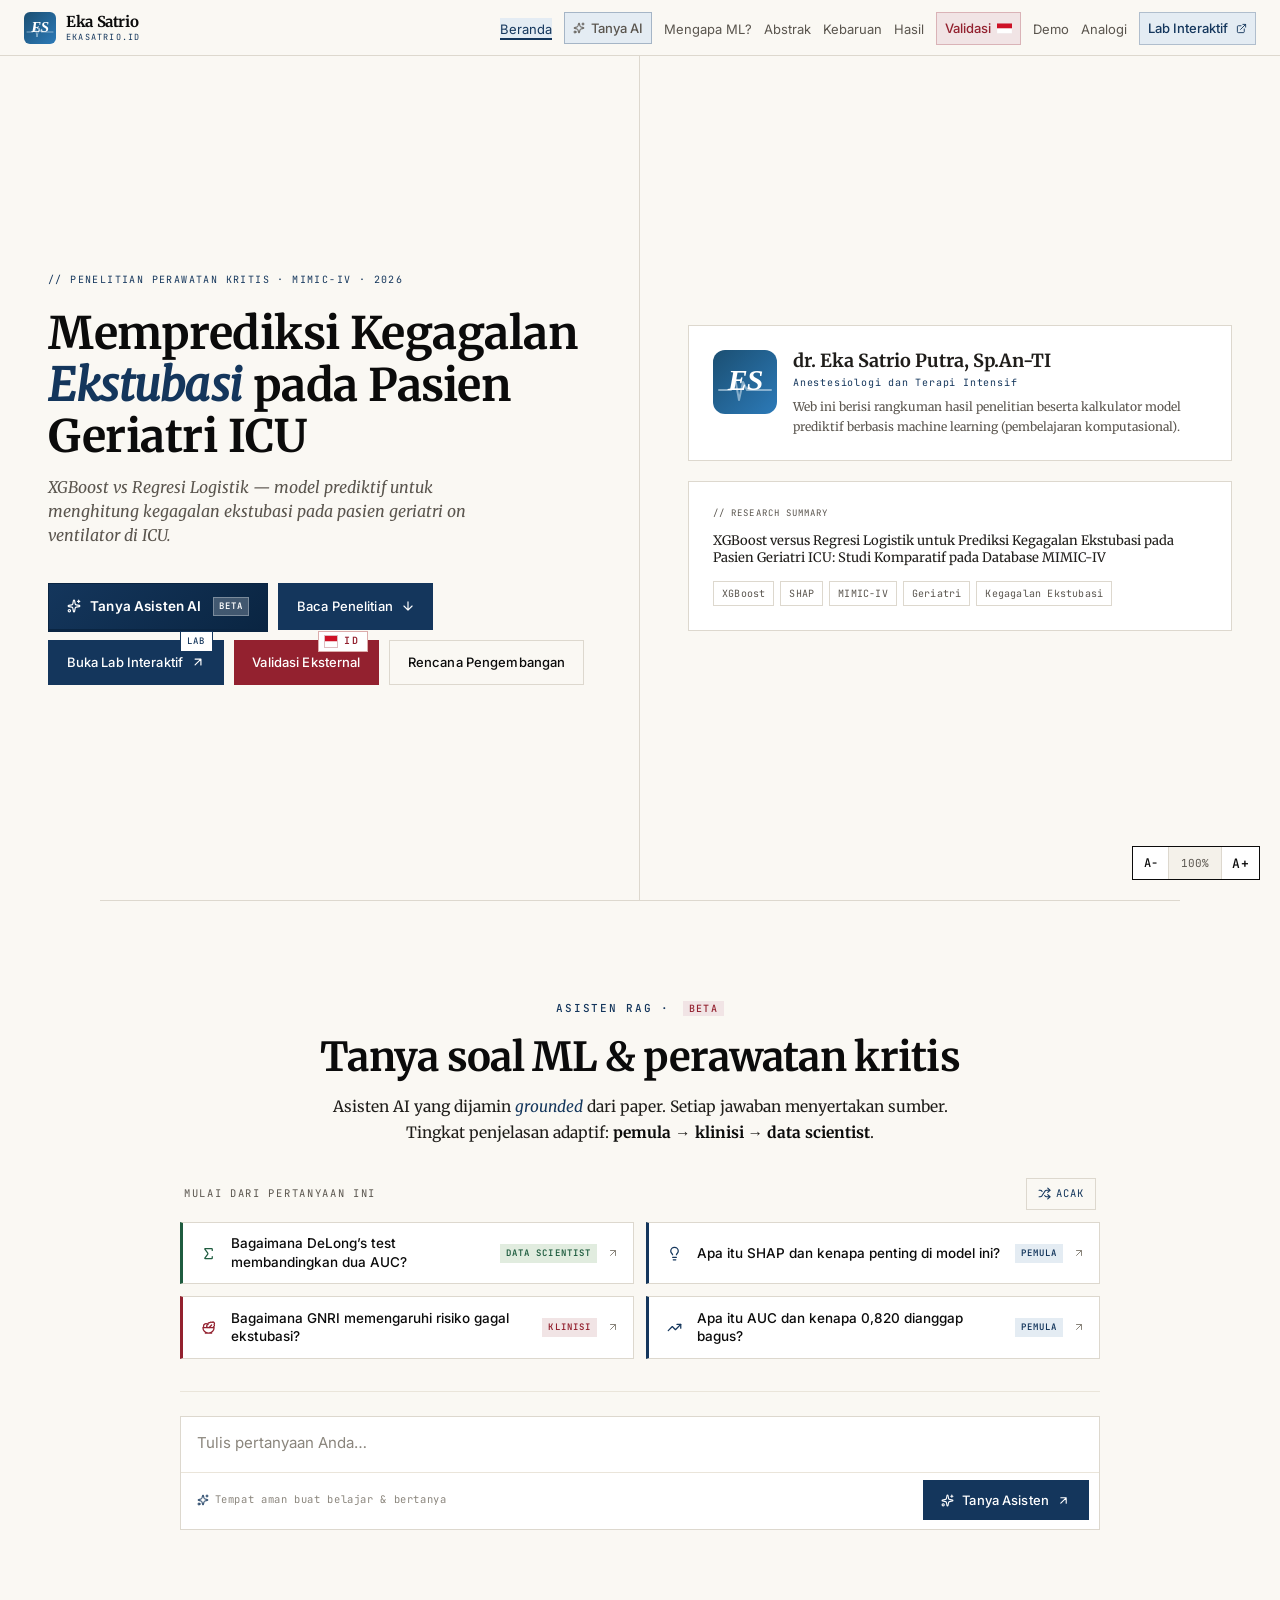
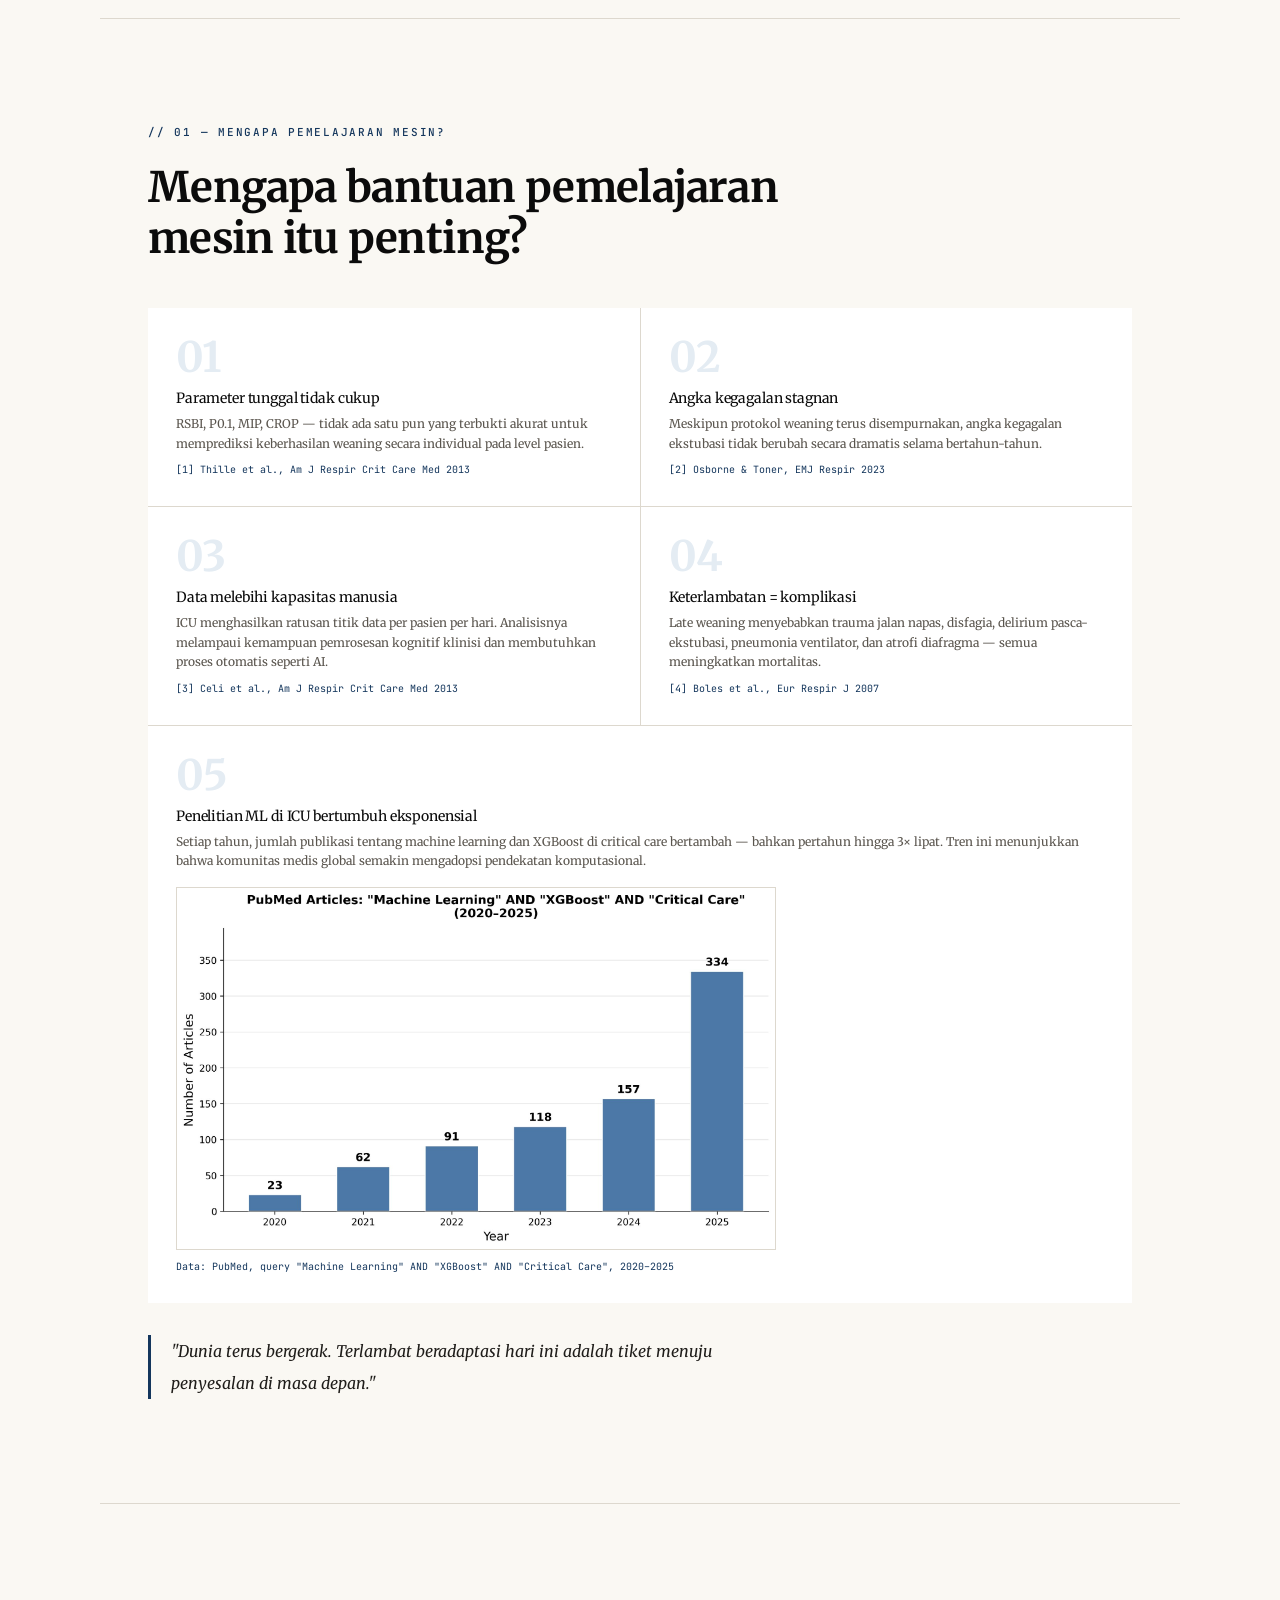
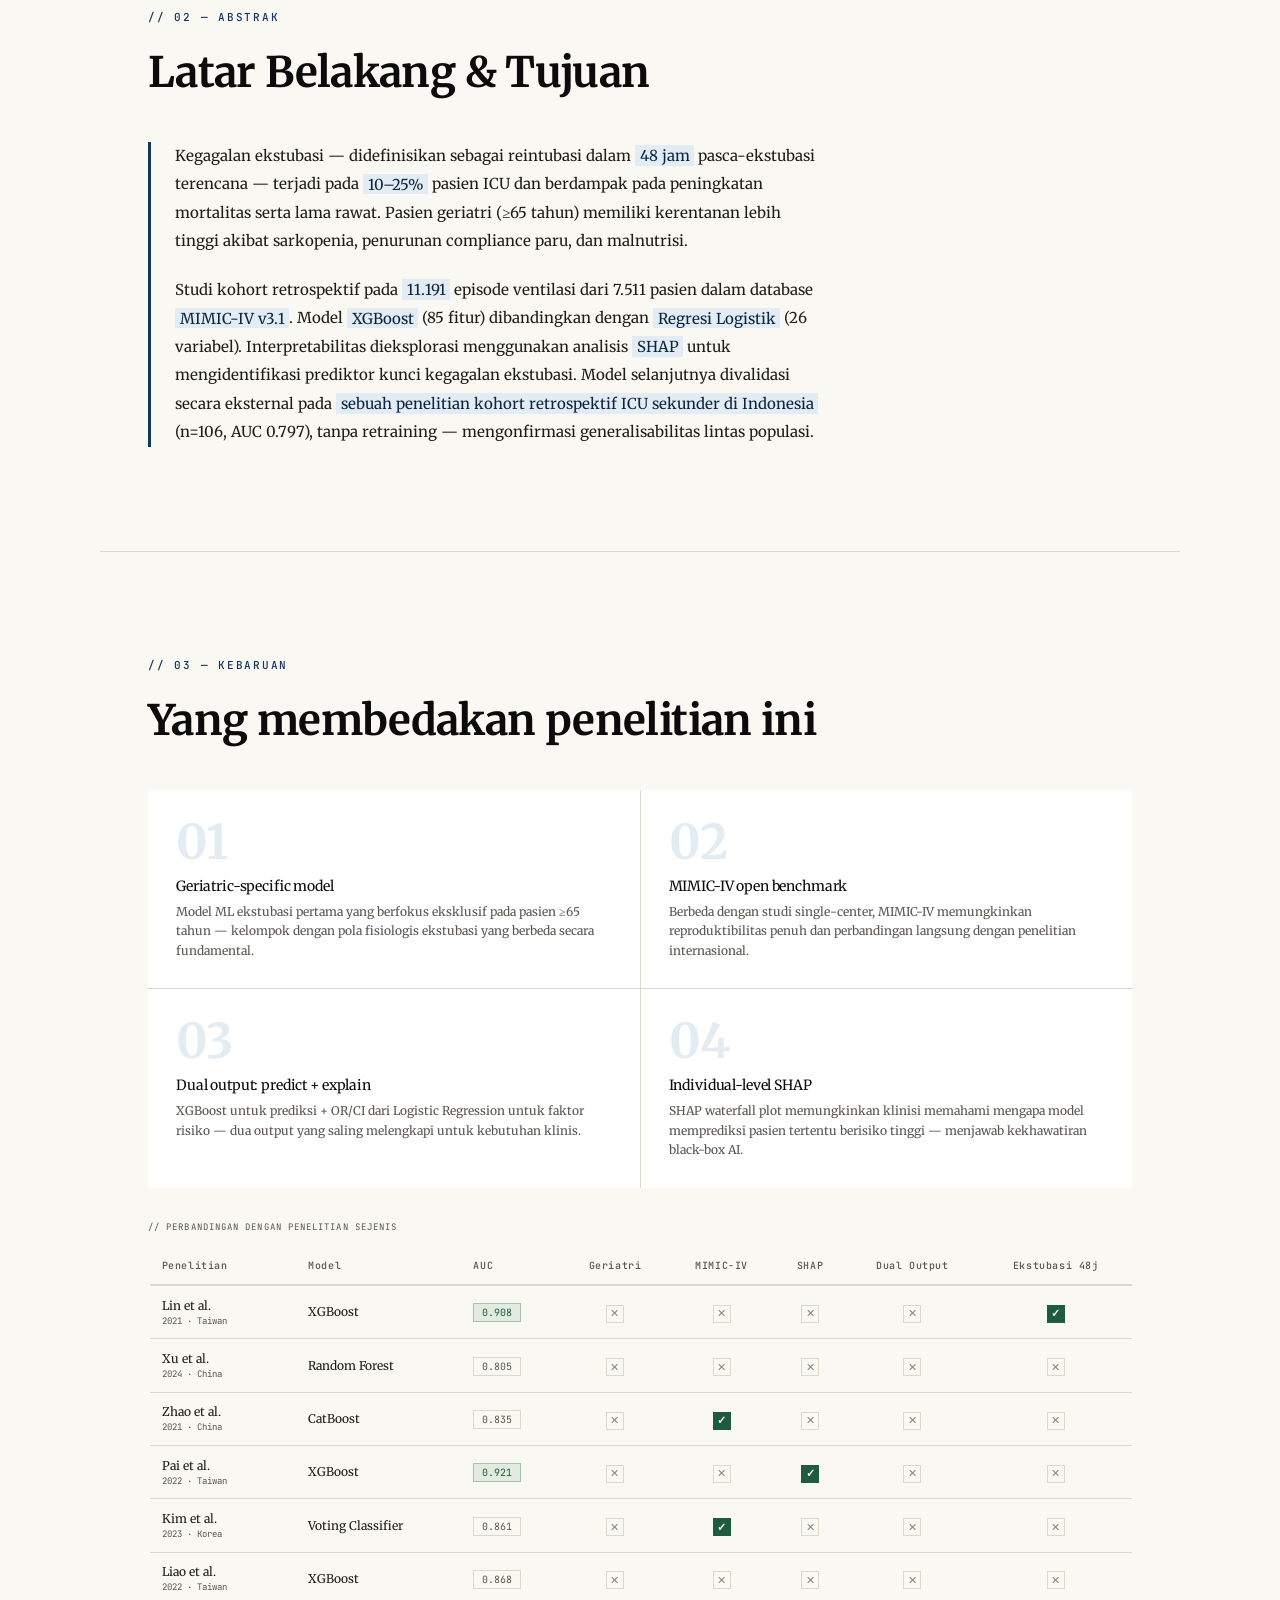
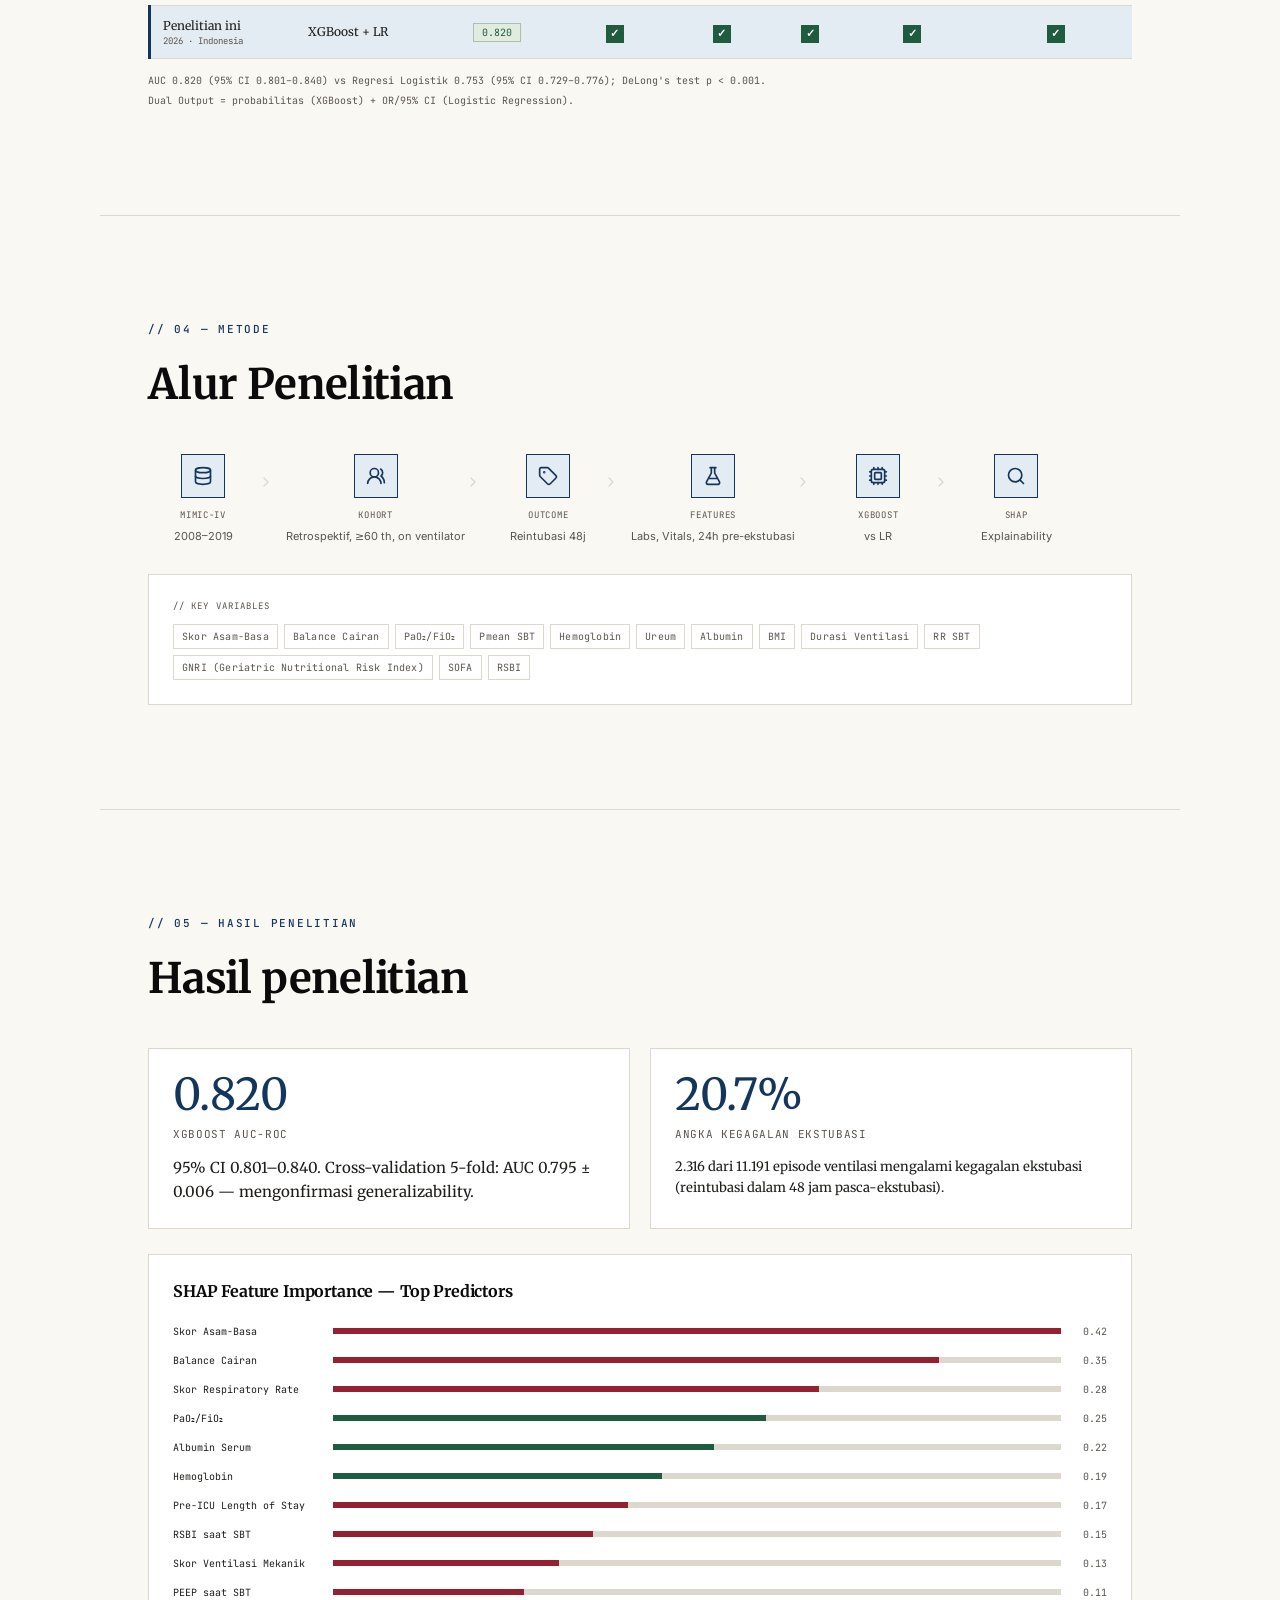
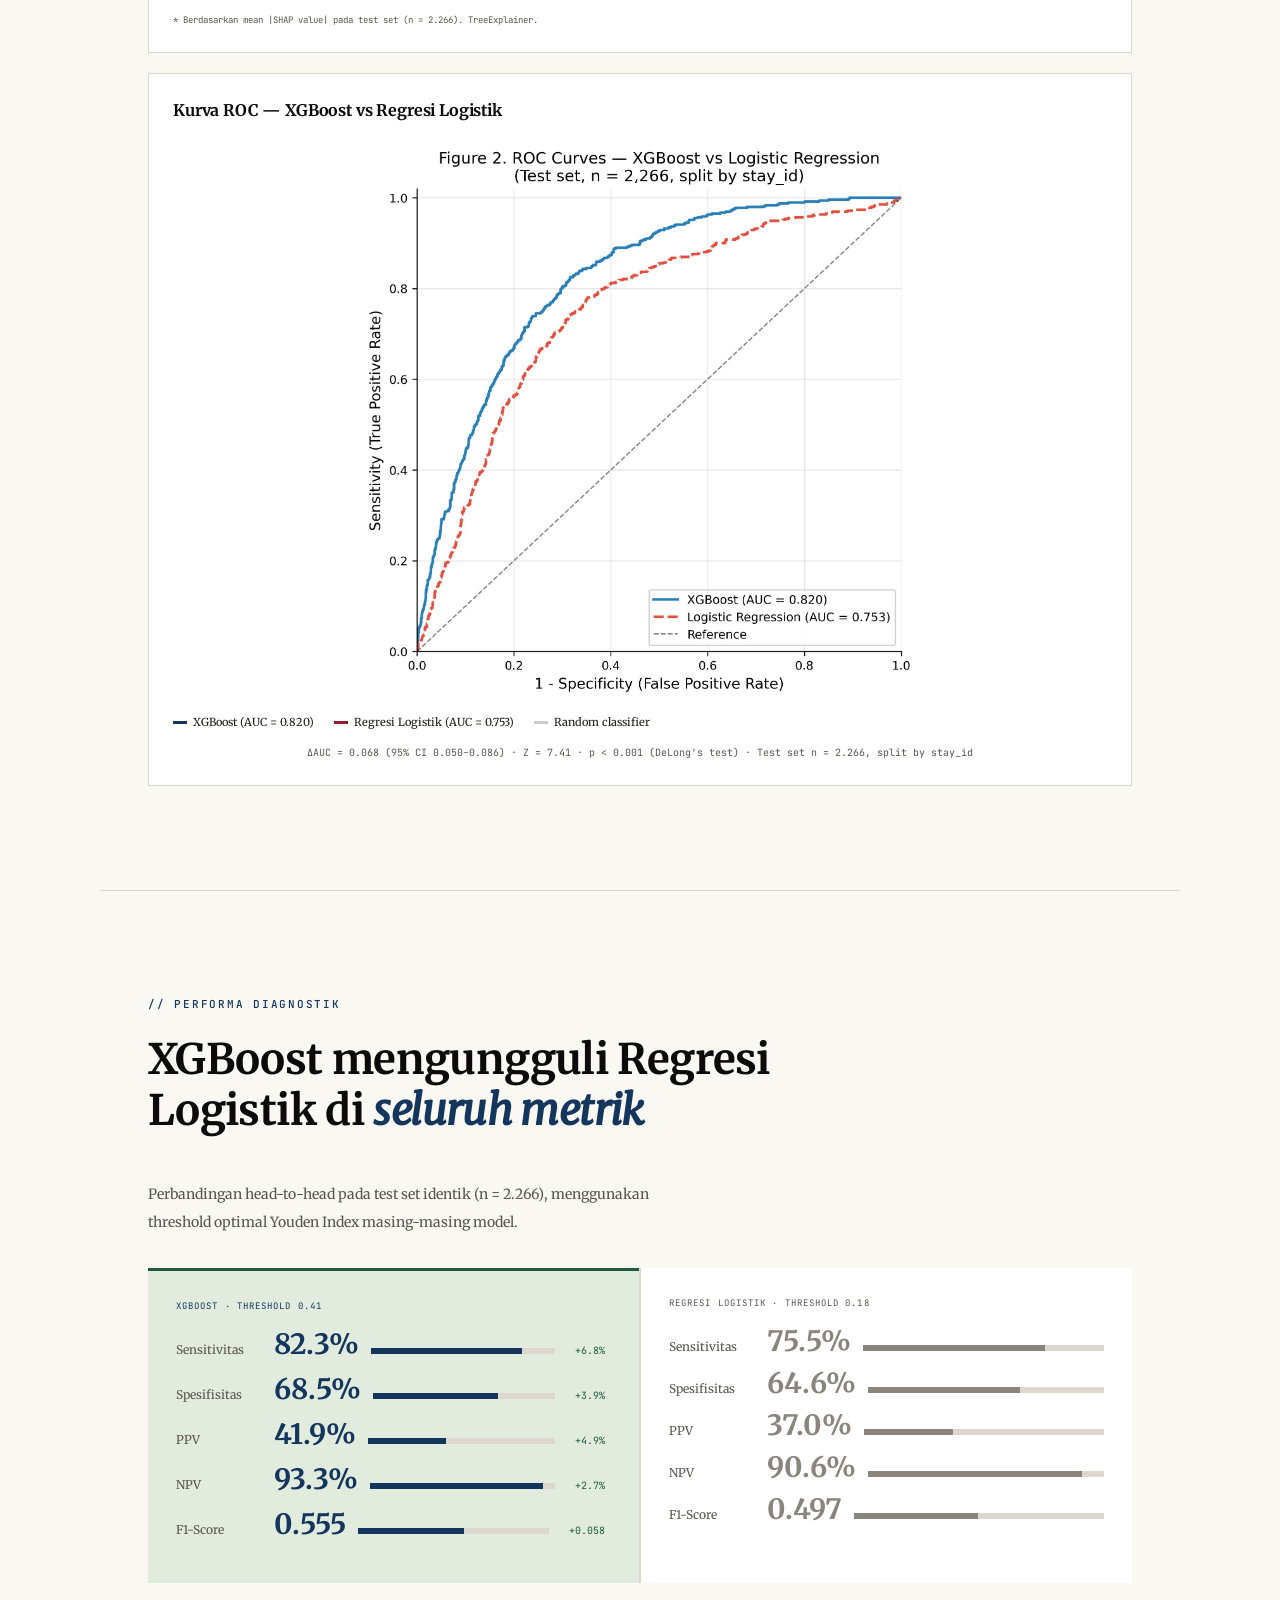
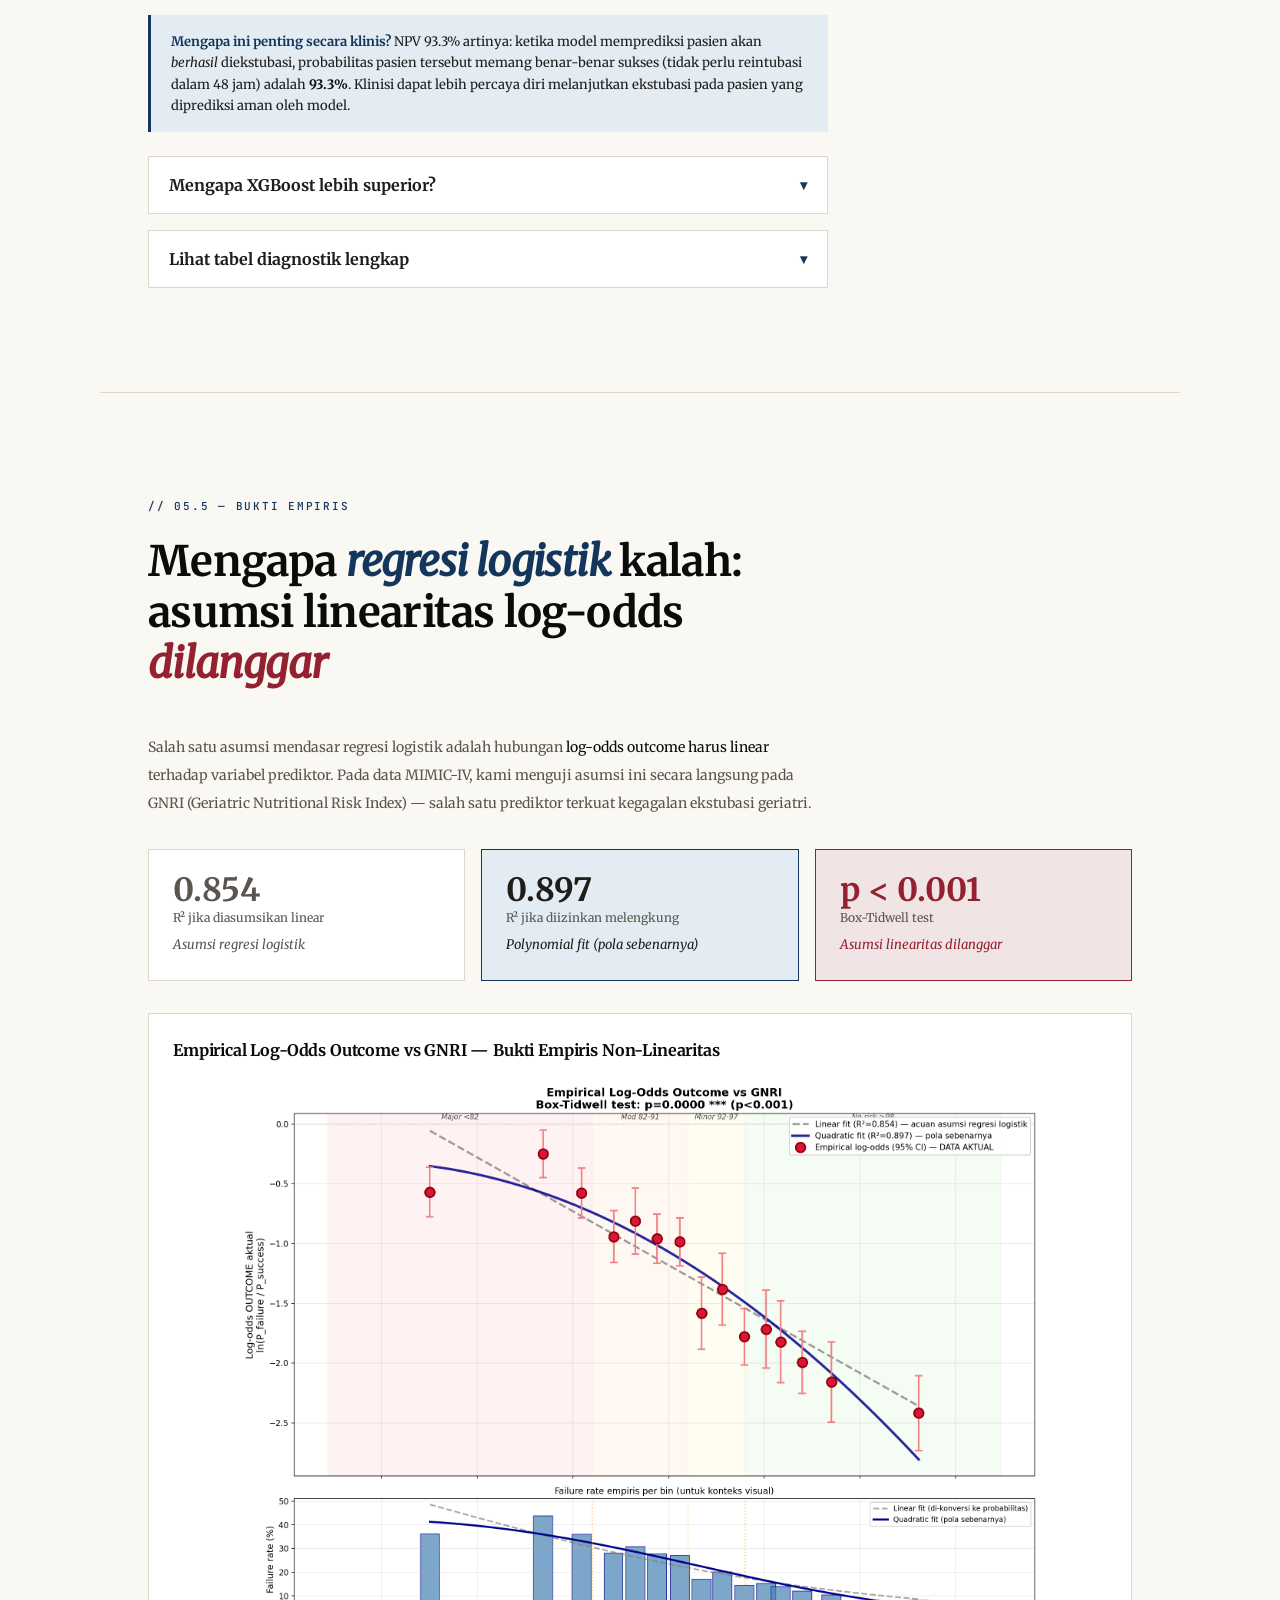
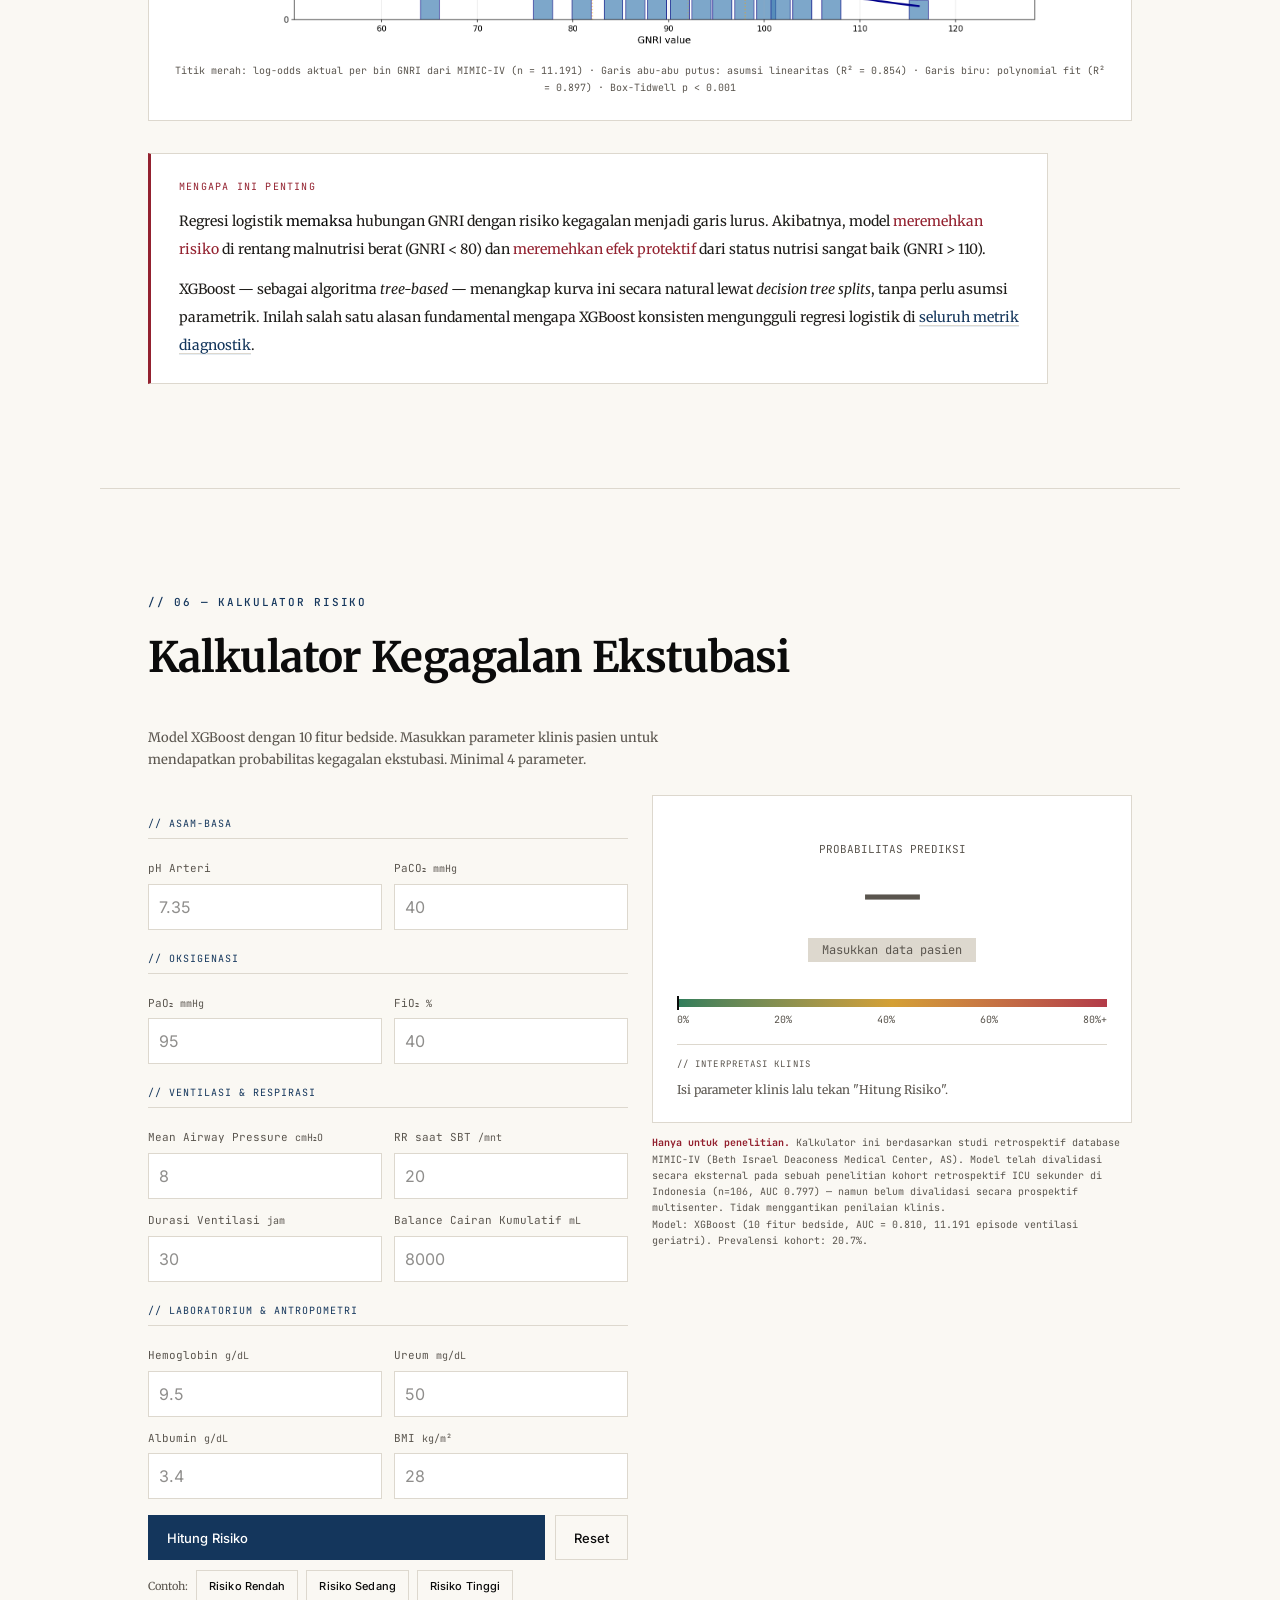
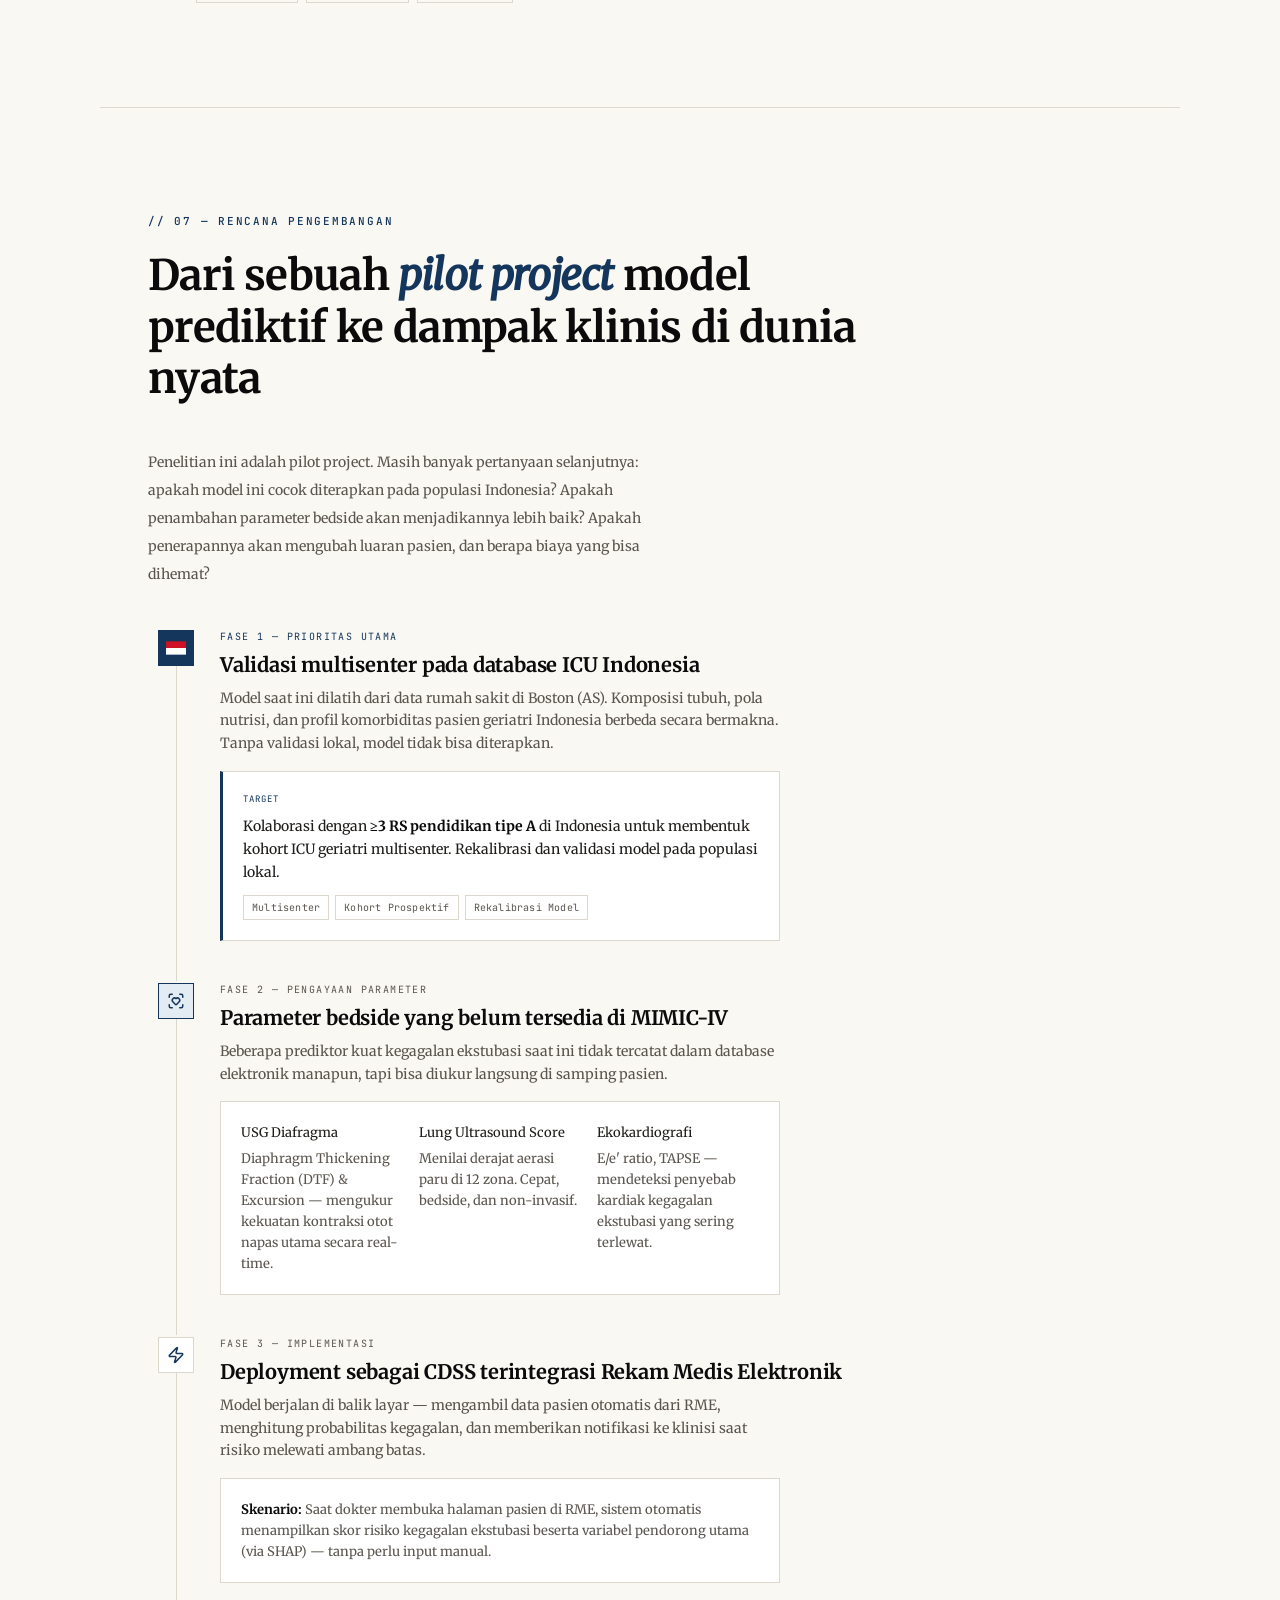
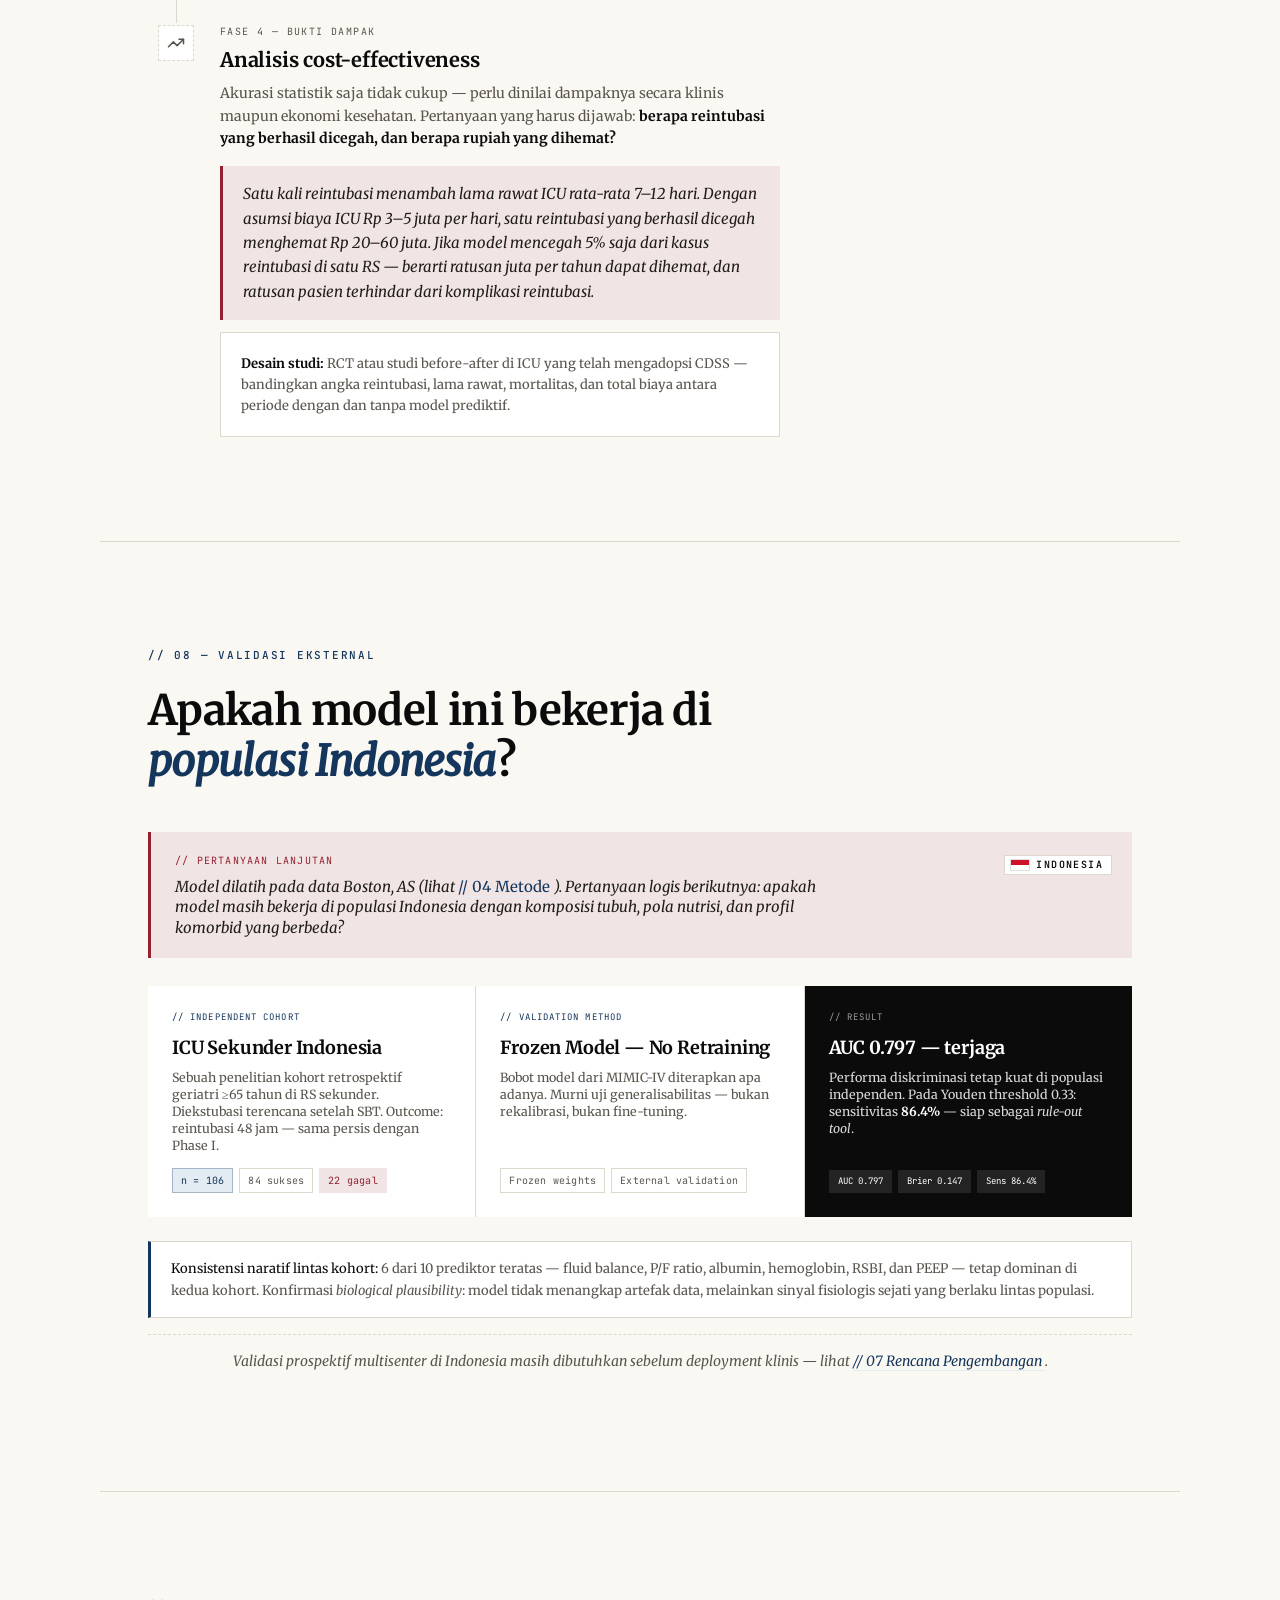
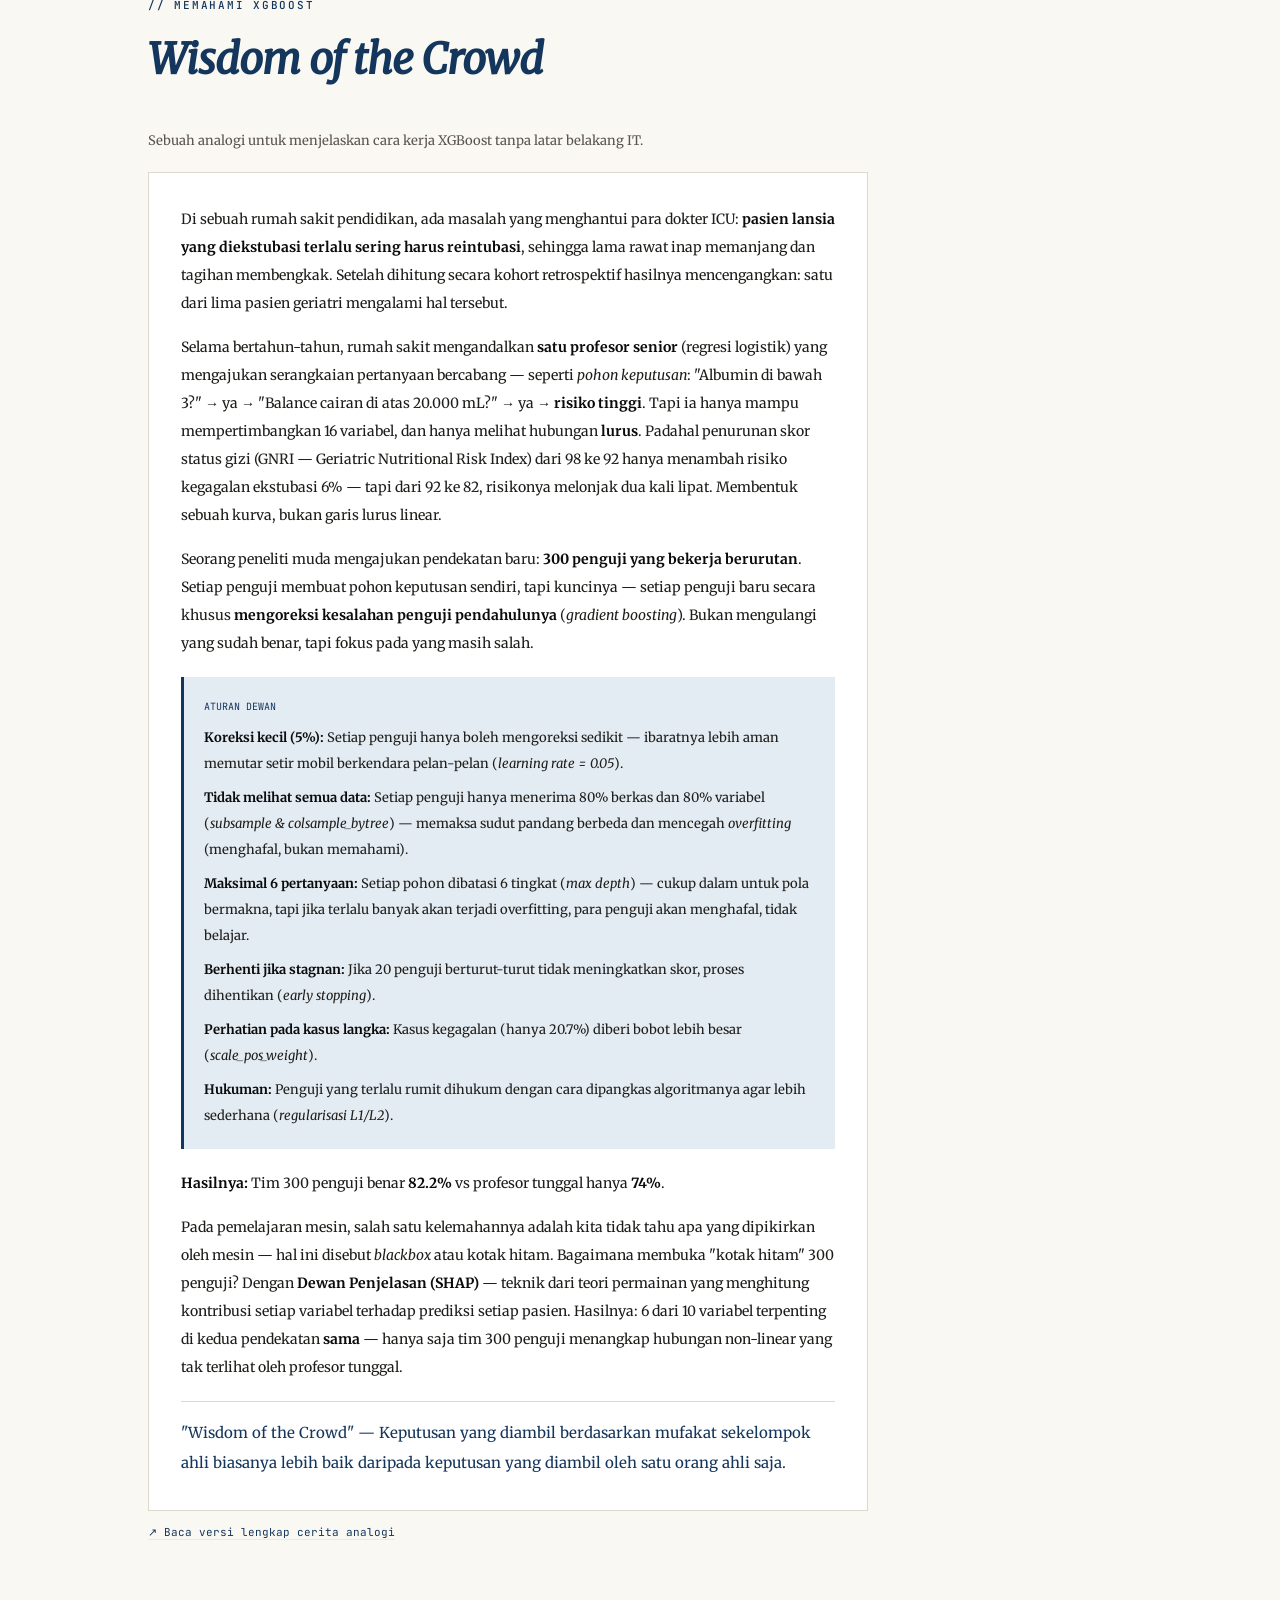
==== index.html @ 4364a6ea "fix(ci): let pnpm/action-setup use packageManager from package.json" ====
<!DOCTYPE html><html lang="id"> <head><meta charset="UTF-8"><meta name="viewport" content="width=device-width, initial-scale=1, viewport-fit=cover"><meta http-equiv="X-UA-Compatible" content="IE=edge"><title>dr. Eka Satrio Putra, Sp.An-TI — Prediksi Kegagalan Ekstubasi</title><meta name="description" content="Riset machine learning (XGBoost) untuk prediksi kegagalan ekstubasi pasien ICU di Indonesia oleh dr. Eka Satrio Putra, Sp.An-TI. Workflow, hasil, dan simulator interaktif berbasis 12 parameter klinis."><meta name="author" content="dr. Eka Satrio Putra, Sp.An-TI"><meta name="keywords" content="ekstubasi, prediksi kegagalan ekstubasi, XGBoost ICU, machine learning anestesi, dr. Eka Satrio Putra, Sp.An-TI, kedokteran intensif Indonesia, extubation failure prediction"><meta name="theme-color" content="#1B4F72"><meta name="color-scheme" content="light"><meta name="generator" content="Astro v6.3.1"><link rel="canonical" href="https://ekasatrio.id/"><link rel="alternate" hreflang="id" href="https://ekasatrio.id/"><link rel="alternate" hreflang="x-default" href="https://ekasatrio.id/"><meta property="og:type" content="article"><meta property="og:title" content="dr. Eka Satrio Putra, Sp.An-TI — Prediksi Kegagalan Ekstubasi"><meta property="og:description" content="Riset machine learning (XGBoost) untuk prediksi kegagalan ekstubasi pasien ICU di Indonesia oleh dr. Eka Satrio Putra, Sp.An-TI. Workflow, hasil, dan simulator interaktif berbasis 12 parameter klinis."><meta property="og:url" content="https://ekasatrio.id/"><meta property="og:site_name" content="Eka Satrio"><meta property="og:image" content="https://ekasatrio.id/og-image.png"><meta property="og:image:alt" content="dr. Eka Satrio Putra, Sp.An-TI — Prediksi Kegagalan Ekstubasi"><meta property="og:locale" content="id_ID"><meta name="twitter:card" content="summary_large_image"><meta name="twitter:title" content="dr. Eka Satrio Putra, Sp.An-TI — Prediksi Kegagalan Ekstubasi"><meta name="twitter:description" content="Riset machine learning (XGBoost) untuk prediksi kegagalan ekstubasi pasien ICU di Indonesia oleh dr. Eka Satrio Putra, Sp.An-TI. Workflow, hasil, dan simulator interaktif berbasis 12 parameter klinis."><meta name="twitter:image" content="https://ekasatrio.id/og-image.png"><link rel="icon" href="/favicon.svg" type="image/svg+xml"><link rel="icon" href="/favicon.ico" sizes="32x32"><link rel="apple-touch-icon" href="/apple-touch-icon.png"><link rel="manifest" href="/site.webmanifest"><link rel="mask-icon" href="/favicon.svg" color="#1B4F72"><script type="application/ld+json">{"@context":"https://schema.org","@type":"Person","name":"dr. Eka Satrio Putra, Sp.An-TI","jobTitle":"Konsultan Anestesiologi & Terapi Intensif","email":"mailto:ekasatrio@gmail.com","url":"https://ekasatrio.id","knowsAbout":["Anesthesiology","Intensive Care","Machine Learning in Medicine","Extubation Failure Prediction","XGBoost"]}</script><script type="application/ld+json">{"@context":"https://schema.org","@type":"WebSite","name":"dr. Eka Satrio Putra, Sp.An-TI","url":"https://ekasatrio.id","inLanguage":"id","description":"Riset machine learning (XGBoost) untuk prediksi kegagalan ekstubasi pasien ICU di Indonesia oleh dr. Eka Satrio Putra, Sp.An-TI. Workflow, hasil, dan simulator interaktif berbasis 12 parameter klinis."}</script><script type="application/ld+json">{"@context":"https://schema.org","@type":"ScholarlyArticle","headline":"XGBoost versus Regresi Logistik untuk Prediksi Kegagalan Ekstubasi pada Pasien Geriatri ICU","inLanguage":"id","author":{"@type":"Person","name":"dr. Eka Satrio Putra, Sp.An-TI","jobTitle":"Konsultan Anestesiologi & Terapi Intensif"},"about":["Extubation failure","XGBoost","MIMIC-IV","Geriatric ICU","SHAP"],"isAccessibleForFree":true,"keywords":"extubation failure, XGBoost, MIMIC-IV, geriatric ICU, machine learning, SHAP, Indonesia"}</script><link rel="stylesheet" href="/a/BaseLayout.D1OJ7esP.css">
<link rel="stylesheet" href="/a/Lightbox.DJwYR2rt.css">
<link rel="stylesheet" href="/a/index.Bb_-LKJJ.css"><script type="module" src="/a/page.DubX8lW0.js"></script></head> <body> <script>
      // Apply saved font-size scale to :root before paint (no flash on reload).
      try {
        var s = parseFloat(localStorage.getItem('ekasatrio:fs-scale'));
        if (s >= 0.9 && s <= 1.4) {
          document.documentElement.style.setProperty('--fs-scale', String(s));
        }
      } catch (e) {}
    </script> <a href="#main" class="sr-only focus:not-sr-only focus:fixed focus:top-3 focus:left-3 focus:z-50 focus:bg-[color:var(--color-accent)] focus:text-white focus:px-3 focus:py-2 focus:text-xs">
Lewati ke konten utama
</a> <nav class="fixed top-0 inset-x-0 z-40 h-14 flex items-center justify-between gap-4 px-4 md:px-6
         bg-[color:var(--color-bg)]/95 backdrop-blur-md border-b border-[color:var(--color-line)]" aria-label="Navigasi utama" data-astro-cid-4lunwx2e> <a href="/" class="flex items-center gap-2.5 no-underline shrink-0 group" aria-label="ekasatrio.id — beranda" data-astro-cid-4lunwx2e> <img src="/favicon.svg" alt="" width="32" height="32" class="block shrink-0" aria-hidden="true" data-astro-cid-4lunwx2e> <span class="flex flex-col leading-tight" data-astro-cid-4lunwx2e> <span class="font-serif text-[15px] font-bold text-[color:var(--color-ink)] tracking-tight" data-astro-cid-4lunwx2e>
Eka Satrio
</span> <span class="font-mono text-[8.5px] tracking-[0.14em] uppercase text-[color:var(--color-accent)]" data-astro-cid-4lunwx2e>
ekasatrio.id
</span> </span> </a> <ul class="hidden lg:flex items-center gap-3 list-none m-0 p-0" data-astro-cid-4lunwx2e> <li data-astro-cid-4lunwx2e> <a href="/" data-nav-link data-nav-target="/" aria-current="page" class="nav-link font-sans text-[13px] text-[color:var(--color-muted)] hover:text-[color:var(--color-ink)] transition-colors no-underline inline-flex items-center gap-1.5 is-active" data-astro-cid-4lunwx2e>  Beranda  </a> </li><li data-astro-cid-4lunwx2e> <a href="/#asisten" data-nav-link data-nav-target="asisten" class="nav-link font-sans text-[13px] text-[color:var(--color-muted)] hover:text-[color:var(--color-ink)] transition-colors no-underline inline-flex items-center gap-1.5 nav-link--asisten px-2 py-1 border border-[color:var(--color-accent)]/30 bg-[color:var(--color-accent-soft)] text-[color:var(--color-accent)] font-medium hover:text-[color:var(--color-accent-dark)]" data-astro-cid-4lunwx2e> <svg width="12" height="12" stroke-width="2" class="inline-block align-[-1px]" data-astro-cid-4lunwx2e="true" data-icon="lucide:sparkles">   <symbol id="ai:lucide:sparkles" viewBox="0 0 24 24"><g fill="none" stroke="currentColor" stroke-linecap="round" stroke-linejoin="round" stroke-width="2"><path d="M11.017 2.814a1 1 0 0 1 1.966 0l1.051 5.558a2 2 0 0 0 1.594 1.594l5.558 1.051a1 1 0 0 1 0 1.966l-5.558 1.051a2 2 0 0 0-1.594 1.594l-1.051 5.558a1 1 0 0 1-1.966 0l-1.051-5.558a2 2 0 0 0-1.594-1.594l-5.558-1.051a1 1 0 0 1 0-1.966l5.558-1.051a2 2 0 0 0 1.594-1.594zM20 2v4m2-2h-4"/><circle cx="4" cy="20" r="2"/></g></symbol><use href="#ai:lucide:sparkles"></use>  </svg> Tanya AI  </a> </li><li data-astro-cid-4lunwx2e> <a href="/#why" data-nav-link data-nav-target="why" class="nav-link font-sans text-[13px] text-[color:var(--color-muted)] hover:text-[color:var(--color-ink)] transition-colors no-underline inline-flex items-center gap-1.5" data-astro-cid-4lunwx2e>  Mengapa ML?  </a> </li><li data-astro-cid-4lunwx2e> <a href="/#abstract" data-nav-link data-nav-target="abstract" class="nav-link font-sans text-[13px] text-[color:var(--color-muted)] hover:text-[color:var(--color-ink)] transition-colors no-underline inline-flex items-center gap-1.5" data-astro-cid-4lunwx2e>  Abstrak  </a> </li><li data-astro-cid-4lunwx2e> <a href="/#novelty" data-nav-link data-nav-target="novelty" class="nav-link font-sans text-[13px] text-[color:var(--color-muted)] hover:text-[color:var(--color-ink)] transition-colors no-underline inline-flex items-center gap-1.5" data-astro-cid-4lunwx2e>  Kebaruan  </a> </li><li data-astro-cid-4lunwx2e> <a href="/#results" data-nav-link data-nav-target="results" class="nav-link font-sans text-[13px] text-[color:var(--color-muted)] hover:text-[color:var(--color-ink)] transition-colors no-underline inline-flex items-center gap-1.5" data-astro-cid-4lunwx2e>  Hasil  </a> </li><li data-astro-cid-4lunwx2e> <a href="/#validasi" data-nav-link data-nav-target="validasi" class="nav-link font-sans text-[13px] text-[color:var(--color-muted)] hover:text-[color:var(--color-ink)] transition-colors no-underline inline-flex items-center gap-1.5 nav-link--validasi px-2 py-1 border border-[color:var(--color-warn)]/25 bg-[color:var(--color-warn-soft)] text-[color:var(--color-warn)] font-medium hover:text-[color:var(--color-warn)]" data-astro-cid-4lunwx2e>  Validasi <svg xmlns="http://www.w3.org/2000/svg" width="15" height="15" viewBox="0 0 24 16" role="img" aria-label="Indonesia" class="align-middle" data-astro-cid-bv4np6iu><rect width="24" height="8" fill="#CE1126" data-astro-cid-bv4np6iu></rect><rect y="8" width="24" height="8" fill="#FFFFFF" data-astro-cid-bv4np6iu></rect><rect width="24" height="16" fill="none" stroke="rgba(0,0,0,0.08)" stroke-width="0.5" data-astro-cid-bv4np6iu></rect></svg> </a> </li><li data-astro-cid-4lunwx2e> <a href="/#simulator" data-nav-link data-nav-target="simulator" class="nav-link font-sans text-[13px] text-[color:var(--color-muted)] hover:text-[color:var(--color-ink)] transition-colors no-underline inline-flex items-center gap-1.5" data-astro-cid-4lunwx2e>  Demo  </a> </li><li data-astro-cid-4lunwx2e> <a href="/docs/analogi" data-nav-link data-nav-target="/docs/analogi" class="nav-link font-sans text-[13px] text-[color:var(--color-muted)] hover:text-[color:var(--color-ink)] transition-colors no-underline inline-flex items-center gap-1.5" data-astro-cid-4lunwx2e>  Analogi  </a> </li> <li data-astro-cid-4lunwx2e> <a href="https://xgboost.lab.ekasatrio.id" target="_blank" rel="noopener noreferrer" class="nav-link nav-link--lab font-sans text-[13px] text-[color:var(--color-accent)] font-medium no-underline transition-colors hover:text-[color:var(--color-accent-dark)] inline-flex items-center gap-1.5 px-2 py-1 border border-[color:var(--color-accent)]/25 bg-[color:var(--color-accent-soft)]" data-astro-cid-4lunwx2e>
Lab Interaktif <svg width="11" height="11" stroke-width="2" class="inline-block ml-0.5 align-[-1px]" data-astro-cid-4lunwx2e="true" data-icon="lucide:external-link">   <symbol id="ai:lucide:external-link" viewBox="0 0 24 24"><path fill="none" stroke="currentColor" stroke-linecap="round" stroke-linejoin="round" stroke-width="2" d="M15 3h6v6m-11 5L21 3m-3 10v6a2 2 0 0 1-2 2H5a2 2 0 0 1-2-2V8a2 2 0 0 1 2-2h6"/></symbol><use href="#ai:lucide:external-link"></use>  </svg> </a> </li> </ul> <button type="button" id="navHam" aria-label="Buka menu" aria-controls="mobMenu" aria-expanded="false" class="lg:hidden flex flex-col gap-[5px] cursor-pointer p-1 bg-transparent border-0" data-astro-cid-4lunwx2e> <span class="block w-[22px] h-[2px] bg-[color:var(--color-ink)] transition-all" data-astro-cid-4lunwx2e></span> <span class="block w-[22px] h-[2px] bg-[color:var(--color-ink)] transition-all" data-astro-cid-4lunwx2e></span> <span class="block w-[22px] h-[2px] bg-[color:var(--color-ink)] transition-all" data-astro-cid-4lunwx2e></span> </button> </nav> <div id="mobMenu" class="lg:hidden fixed top-14 inset-x-0 bg-[color:var(--color-bg)] border-b border-[color:var(--color-line)] px-5 py-4 z-30 hidden flex-col" role="region" aria-label="Menu seluler" data-astro-cid-4lunwx2e> <a href="/" data-nav-link data-nav-target="/" aria-current="page" class="nav-link block py-3 font-sans text-sm text-[color:var(--color-ink)] no-underline border-b border-[color:var(--color-line)] flex items-center gap-2 is-active" data-astro-cid-4lunwx2e>  <span data-astro-cid-4lunwx2e>Beranda</span>  </a><a href="/#asisten" data-nav-link data-nav-target="asisten" class="nav-link block py-3 font-sans text-sm text-[color:var(--color-ink)] no-underline border-b border-[color:var(--color-line)] flex items-center gap-2 nav-link--asisten text-[color:var(--color-accent)] font-medium bg-[color:var(--color-accent-soft)] px-3 -mx-3 border-l-2 border-l-[color:var(--color-accent)]" data-astro-cid-4lunwx2e> <svg width="14" height="14" viewBox="0 0 24 24" stroke-width="2" data-astro-cid-4lunwx2e="true" data-icon="lucide:sparkles">   <use href="#ai:lucide:sparkles"></use>  </svg> <span data-astro-cid-4lunwx2e>Tanya AI</span>  </a><a href="/#why" data-nav-link data-nav-target="why" class="nav-link block py-3 font-sans text-sm text-[color:var(--color-ink)] no-underline border-b border-[color:var(--color-line)] flex items-center gap-2" data-astro-cid-4lunwx2e>  <span data-astro-cid-4lunwx2e>Mengapa ML?</span>  </a><a href="/#abstract" data-nav-link data-nav-target="abstract" class="nav-link block py-3 font-sans text-sm text-[color:var(--color-ink)] no-underline border-b border-[color:var(--color-line)] flex items-center gap-2" data-astro-cid-4lunwx2e>  <span data-astro-cid-4lunwx2e>Abstrak</span>  </a><a href="/#novelty" data-nav-link data-nav-target="novelty" class="nav-link block py-3 font-sans text-sm text-[color:var(--color-ink)] no-underline border-b border-[color:var(--color-line)] flex items-center gap-2" data-astro-cid-4lunwx2e>  <span data-astro-cid-4lunwx2e>Kebaruan</span>  </a><a href="/#results" data-nav-link data-nav-target="results" class="nav-link block py-3 font-sans text-sm text-[color:var(--color-ink)] no-underline border-b border-[color:var(--color-line)] flex items-center gap-2" data-astro-cid-4lunwx2e>  <span data-astro-cid-4lunwx2e>Hasil</span>  </a><a href="/#validasi" data-nav-link data-nav-target="validasi" class="nav-link block py-3 font-sans text-sm text-[color:var(--color-ink)] no-underline border-b border-[color:var(--color-line)] flex items-center gap-2 nav-link--validasi text-[color:var(--color-warn)] font-medium bg-[color:var(--color-warn-soft)] px-3 -mx-3 border-l-2 border-l-[color:var(--color-warn)]" data-astro-cid-4lunwx2e>  <span data-astro-cid-4lunwx2e>Validasi</span> <svg xmlns="http://www.w3.org/2000/svg" width="18" height="18" viewBox="0 0 24 16" role="img" aria-label="Indonesia" class data-astro-cid-bv4np6iu><rect width="24" height="8" fill="#CE1126" data-astro-cid-bv4np6iu></rect><rect y="8" width="24" height="8" fill="#FFFFFF" data-astro-cid-bv4np6iu></rect><rect width="24" height="16" fill="none" stroke="rgba(0,0,0,0.08)" stroke-width="0.5" data-astro-cid-bv4np6iu></rect></svg> </a><a href="/#simulator" data-nav-link data-nav-target="simulator" class="nav-link block py-3 font-sans text-sm text-[color:var(--color-ink)] no-underline border-b border-[color:var(--color-line)] flex items-center gap-2" data-astro-cid-4lunwx2e>  <span data-astro-cid-4lunwx2e>Demo</span>  </a><a href="/docs/analogi" data-nav-link data-nav-target="/docs/analogi" class="nav-link block py-3 font-sans text-sm text-[color:var(--color-ink)] no-underline border-b border-[color:var(--color-line)] flex items-center gap-2" data-astro-cid-4lunwx2e>  <span data-astro-cid-4lunwx2e>Analogi</span>  </a> <a href="https://xgboost.lab.ekasatrio.id" target="_blank" rel="noopener noreferrer" class="nav-link nav-link--lab block py-3 px-3 -mx-3 font-sans text-sm font-medium text-[color:var(--color-accent)] no-underline bg-[color:var(--color-accent-soft)] border-l-2 border-l-[color:var(--color-accent)]" data-astro-cid-4lunwx2e>
Lab Interaktif <svg width="11" height="11" viewBox="0 0 24 24" stroke-width="2" class="inline-block ml-0.5 align-[-1px]" data-astro-cid-4lunwx2e="true" data-icon="lucide:external-link">   <use href="#ai:lucide:external-link"></use>  </svg> </a> </div> <script type="module">const s=document.getElementById("navHam"),n=document.getElementById("mobMenu");if(s&&n){const e=()=>{n.classList.add("hidden"),n.classList.remove("flex"),s.setAttribute("aria-expanded","false")};s.addEventListener("click",()=>{const t=n.classList.toggle("hidden");n.classList.toggle("flex",!t),s.setAttribute("aria-expanded",t?"false":"true")}),n.querySelectorAll("a").forEach(t=>t.addEventListener("click",e))}const i=Array.from(document.querySelectorAll("[data-nav-link]")),r=i.map(e=>e.dataset.navTarget).filter(e=>!!(e&&!e.startsWith("/"))),c=r.map(e=>document.getElementById(e)).filter(e=>!!e),d=e=>{i.forEach(t=>{const a=t.dataset.navTarget===e;t.classList.toggle("is-active",a),a?t.setAttribute("aria-current",e.startsWith("/")?"page":"location"):t.removeAttribute("aria-current")})};if(location.pathname==="/"&&c.length>0){const e=()=>{let a="hero";for(const o of c)o.getBoundingClientRect().top<=96&&(a=o.id);d(a==="hero"?"/":a)};e(),document.addEventListener("scroll",e,{passive:!0}),window.addEventListener("hashchange",e)}</script> <main id="main">  <section id="hero" class="pt-14 min-h-screen grid grid-cols-1 md:grid-cols-2" aria-labelledby="hero-title" data-astro-cid-anhloy43> <div class="px-5 md:px-12 py-12 md:py-16 flex flex-col justify-center md:border-r border-[color:var(--color-line)]" data-astro-cid-anhloy43> <p class="hero-anim font-mono text-[10px] tracking-[0.14em] text-[color:var(--color-accent)] uppercase mb-5" data-astro-cid-anhloy43>
// Penelitian Perawatan Kritis · MIMIC-IV · 2026
</p> <h1 id="hero-title" class="hero-anim font-serif text-[clamp(28px,3.5vw,48px)] font-bold leading-[1.15] mb-3" data-astro-cid-anhloy43>
Memprediksi Kegagalan<br data-astro-cid-anhloy43> <em class="text-[color:var(--color-accent)] italic" data-astro-cid-anhloy43>Ekstubasi</em> pada Pasien<br data-astro-cid-anhloy43>
Geriatri ICU
</h1> <p class="hero-anim font-serif italic text-base text-[color:var(--color-muted)] mb-9 max-w-[440px]" data-astro-cid-anhloy43>
XGBoost vs Regresi Logistik — model prediktif untuk menghitung kegagalan ekstubasi
      pada pasien geriatri on ventilator di ICU.
</p> <div class="hero-anim flex flex-wrap gap-2.5" data-astro-cid-anhloy43> <a href="#asisten" class="btn-asisten" data-astro-cid-anhloy43> <svg width="14" height="14" viewBox="0 0 24 24" stroke-width="2" data-astro-cid-anhloy43="true" data-icon="lucide:sparkles">   <use href="#ai:lucide:sparkles"></use>  </svg> <span data-astro-cid-anhloy43>Tanya Asisten AI</span> <span class="btn-asisten__badge" data-astro-cid-anhloy43>BETA</span> </a> <a href="#abstract" class="btn-primary" data-astro-cid-anhloy43> <span data-astro-cid-anhloy43>Baca Penelitian</span> <svg width="14" height="14" stroke-width="2" data-astro-cid-anhloy43="true" data-icon="lucide:arrow-down">   <symbol id="ai:lucide:arrow-down" viewBox="0 0 24 24"><path fill="none" stroke="currentColor" stroke-linecap="round" stroke-linejoin="round" stroke-width="2" d="M12 5v14m7-7l-7 7l-7-7"/></symbol><use href="#ai:lucide:arrow-down"></use>  </svg> </a> <a href="https://xgboost.lab.ekasatrio.id" target="_blank" rel="noopener noreferrer" class="btn-lab" data-astro-cid-anhloy43> <span data-astro-cid-anhloy43>Buka Lab Interaktif</span> <svg width="14" height="14" stroke-width="2" data-astro-cid-anhloy43="true" data-icon="lucide:arrow-up-right">   <symbol id="ai:lucide:arrow-up-right" viewBox="0 0 24 24"><path fill="none" stroke="currentColor" stroke-linecap="round" stroke-linejoin="round" stroke-width="2" d="M7 7h10v10M7 17L17 7"/></symbol><use href="#ai:lucide:arrow-up-right"></use>  </svg> </a> <a href="#validasi" class="btn-warn btn-warn--flagged" data-astro-cid-anhloy43> <span data-astro-cid-anhloy43>Validasi Eksternal</span> <span role="img" aria-label="ID" class="indo-badge indo-badge--danger btn-floating-badge" data-astro-cid-bv4np6iu><span class="indo-badge__flag" aria-hidden="true" data-astro-cid-bv4np6iu><svg xmlns="http://www.w3.org/2000/svg" width="12" height="11" viewBox="0 0 24 16" preserveAspectRatio="none" data-astro-cid-bv4np6iu><rect width="24" height="8" fill="#CE1126" data-astro-cid-bv4np6iu></rect><rect y="8" width="24" height="8" fill="#FFFFFF" data-astro-cid-bv4np6iu></rect></svg></span><span class="indo-badge__label" data-astro-cid-bv4np6iu>ID</span></span> </a> <a href="#roadmap" class="btn-ghost" data-astro-cid-anhloy43>Rencana Pengembangan</a> </div> </div> <div class="px-5 md:px-12 py-8 md:py-12 flex flex-col justify-center gap-5" data-astro-cid-anhloy43> <article class="card hero-anim flex gap-4 items-start" aria-labelledby="profile-name" data-astro-cid-anhloy43> <img src="/favicon.svg" alt="" aria-hidden="true" width="64" height="64" class="w-16 h-16 block shrink-0" data-astro-cid-anhloy43> <div data-astro-cid-anhloy43> <p id="profile-name" class="font-serif text-lg font-bold leading-tight mb-0.5" data-astro-cid-anhloy43>
dr. Eka Satrio Putra, Sp.An-TI
</p> <p class="font-mono text-[10px] text-[color:var(--color-accent)] tracking-[0.08em] mb-1.5" data-astro-cid-anhloy43>
Anestesiologi dan Terapi Intensif
</p> <p class="text-xs text-[color:var(--color-muted)] leading-relaxed" data-astro-cid-anhloy43>
Web ini berisi rangkuman hasil penelitian beserta kalkulator model prediktif
          berbasis machine learning (pembelajaran komputasional).
</p> </div> </article> <article class="card hero-anim" data-astro-cid-anhloy43> <p class="font-mono text-[9px] tracking-[0.12em] text-[color:var(--color-muted)] uppercase mb-2.5" data-astro-cid-anhloy43>
// Research Summary
</p> <p class="font-serif text-[13px] leading-snug mb-3.5" data-astro-cid-anhloy43>
XGBoost versus Regresi Logistik untuk Prediksi Kegagalan Ekstubasi pada Pasien
        Geriatri ICU: Studi Komparatif pada Database MIMIC-IV
</p> <div class="flex gap-1.5 flex-wrap" data-astro-cid-anhloy43> <span tabindex="0" class="tag relative cursor-help hover:bg-[color:var(--color-accent-soft)] hover:text-[color:var(--color-accent)] hover:border-[color:var(--color-accent)] focus:bg-[color:var(--color-accent-soft)] focus:text-[color:var(--color-accent)] focus:border-[color:var(--color-accent)] focus:outline-none transition-colors group/tt"> XGBoost <span role="tooltip" class="hidden group-hover/tt:block group-focus/tt:block absolute z-50
           bottom-[calc(100%+8px)] left-1/2 -translate-x-1/2 w-[260px]
           p-3 bg-[color:var(--color-ink)] text-white text-[11px] leading-6
           font-light normal-case tracking-normal pointer-events-none
           after:content-[''] after:absolute after:top-full after:left-1/2
           after:-translate-x-1/2 after:border-[6px] after:border-transparent
           after:border-t-[color:var(--color-ink)]"> Algoritma kecerdasan buatan yang membangun ratusan &quot;pohon keputusan&quot; secara berurutan. Setiap pohon baru fokus memperbaiki kesalahan pohon sebelumnya, sehingga prediksi akhir makin akurat. Ibarat ujian yang dikoreksi bertahap oleh banyak penguji. </span> </span> <span tabindex="0" class="tag relative cursor-help hover:bg-[color:var(--color-accent-soft)] hover:text-[color:var(--color-accent)] hover:border-[color:var(--color-accent)] focus:bg-[color:var(--color-accent-soft)] focus:text-[color:var(--color-accent)] focus:border-[color:var(--color-accent)] focus:outline-none transition-colors group/tt"> SHAP <span role="tooltip" class="hidden group-hover/tt:block group-focus/tt:block absolute z-50
           bottom-[calc(100%+8px)] left-1/2 -translate-x-1/2 w-[260px]
           p-3 bg-[color:var(--color-ink)] text-white text-[11px] leading-6
           font-light normal-case tracking-normal pointer-events-none
           after:content-[''] after:absolute after:top-full after:left-1/2
           after:-translate-x-1/2 after:border-[6px] after:border-transparent
           after:border-t-[color:var(--color-ink)]"> Teknik dari teori permainan untuk menjelaskan kontribusi setiap variabel terhadap prediksi. Setiap pasien mendapat &quot;nilai SHAP&quot; per variabel — positif berarti mendorong ke arah risiko tinggi, negatif berarti sebaliknya. </span> </span> <span tabindex="0" class="tag relative cursor-help hover:bg-[color:var(--color-accent-soft)] hover:text-[color:var(--color-accent)] hover:border-[color:var(--color-accent)] focus:bg-[color:var(--color-accent-soft)] focus:text-[color:var(--color-accent)] focus:border-[color:var(--color-accent)] focus:outline-none transition-colors group/tt"> MIMIC-IV <span role="tooltip" class="hidden group-hover/tt:block group-focus/tt:block absolute z-50
           bottom-[calc(100%+8px)] left-1/2 -translate-x-1/2 w-[260px]
           p-3 bg-[color:var(--color-ink)] text-white text-[11px] leading-6
           font-light normal-case tracking-normal pointer-events-none
           after:content-[''] after:absolute after:top-full after:left-1/2
           after:-translate-x-1/2 after:border-[6px] after:border-transparent
           after:border-t-[color:var(--color-ink)]"> Database rekam medis elektronik terbuka dari Beth Israel Deaconess Medical Center (Boston, AS). Berisi data terdeidentifikasi dari &gt;364.000 pasien ICU dan UGD, tersedia gratis untuk penelitian. (Johnson et al., 2023) </span> </span> <span tabindex="0" class="tag relative cursor-help hover:bg-[color:var(--color-accent-soft)] hover:text-[color:var(--color-accent)] hover:border-[color:var(--color-accent)] focus:bg-[color:var(--color-accent-soft)] focus:text-[color:var(--color-accent)] focus:border-[color:var(--color-accent)] focus:outline-none transition-colors group/tt"> Geriatri <span role="tooltip" class="hidden group-hover/tt:block group-focus/tt:block absolute z-50
           bottom-[calc(100%+8px)] left-1/2 -translate-x-1/2 w-[260px]
           p-3 bg-[color:var(--color-ink)] text-white text-[11px] leading-6
           font-light normal-case tracking-normal pointer-events-none
           after:content-[''] after:absolute after:top-full after:left-1/2
           after:-translate-x-1/2 after:border-[6px] after:border-transparent
           after:border-t-[color:var(--color-ink)]"> Pasien berusia di atas 60 tahun dengan kerentanan fisiologis (frailty). Populasi ini memiliki risiko komplikasi lebih tinggi akibat penurunan cadangan fisiologis. [Permenkes RI, 2014] </span> </span> <span tabindex="0" class="tag relative cursor-help hover:bg-[color:var(--color-accent-soft)] hover:text-[color:var(--color-accent)] hover:border-[color:var(--color-accent)] focus:bg-[color:var(--color-accent-soft)] focus:text-[color:var(--color-accent)] focus:border-[color:var(--color-accent)] focus:outline-none transition-colors group/tt"> Kegagalan Ekstubasi <span role="tooltip" class="hidden group-hover/tt:block group-focus/tt:block absolute z-50
           bottom-[calc(100%+8px)] left-1/2 -translate-x-1/2 w-[260px]
           p-3 bg-[color:var(--color-ink)] text-white text-[11px] leading-6
           font-light normal-case tracking-normal pointer-events-none
           after:content-[''] after:absolute after:top-full after:left-1/2
           after:-translate-x-1/2 after:border-[6px] after:border-transparent
           after:border-t-[color:var(--color-ink)]"> Kebutuhan reintubasi dalam rentang waktu 48 jam pasca-ekstubasi. </span> </span> </div> </article> </div> </section> <section id="asisten" class="sec sec-asisten" aria-labelledby="asisten-title" data-astro-cid-45js2okm> <div class="asisten-shell" data-astro-cid-45js2okm> <header class="asisten-head" data-astro-cid-45js2okm> <p class="sec-lbl asisten-eyebrow" data-astro-cid-45js2okm>
Asisten RAG · <span class="asisten-beta" data-astro-cid-45js2okm>BETA</span> </p> <h2 id="asisten-title" class="asisten-title" data-astro-cid-45js2okm>
Tanya soal ML &amp; perawatan kritis
</h2> <p class="asisten-lead" data-astro-cid-45js2okm>
Asisten AI yang dijamin <em data-astro-cid-45js2okm>grounded</em> dari paper. Setiap jawaban
        menyertakan sumber. Tingkat penjelasan adaptif:
<strong data-astro-cid-45js2okm>pemula</strong> → <strong data-astro-cid-45js2okm>klinisi</strong> → <strong data-astro-cid-45js2okm>data scientist</strong>.
</p> </header> <div class="asisten-prechat" data-astro-cid-45js2okm> <div class="asisten-prechat__head" data-astro-cid-45js2okm> <span class="asisten-prechat__lbl" data-astro-cid-45js2okm>Mulai dari pertanyaan ini</span> <button type="button" class="asisten-shuffle" id="asistenShuffle" aria-controls="asistenGrid" aria-label="Acak ulang contoh pertanyaan" data-astro-cid-45js2okm> <svg width="13" height="13" stroke-width="2" data-astro-cid-45js2okm="true" data-icon="lucide:shuffle">   <symbol id="ai:lucide:shuffle" viewBox="0 0 24 24"><g fill="none" stroke="currentColor" stroke-linecap="round" stroke-linejoin="round" stroke-width="2"><path d="m18 14l4 4l-4 4m0-20l4 4l-4 4"/><path d="M2 18h1.973a4 4 0 0 0 3.3-1.7l5.454-8.6a4 4 0 0 1 3.3-1.7H22M2 6h1.972a4 4 0 0 1 3.6 2.2M22 18h-6.041a4 4 0 0 1-3.3-1.8l-.359-.45"/></g></symbol><use href="#ai:lucide:shuffle"></use>  </svg> <span data-astro-cid-45js2okm>Acak</span> </button> </div> <ul class="asisten-grid" id="asistenGrid" role="list" data-astro-cid-45js2okm> <li class="asisten-cell" data-example data-level="pemula" data-idx="0" hidden data-astro-cid-45js2okm> <a href="https://rag.ekasatrio.id/?q=Apa%20itu%20kegagalan%20ekstubasi%20pada%20pasien%20geriatri%3F" target="_blank" rel="noopener noreferrer" class="asisten-btn no-underline tone-pemula" title="Pemula · Apa itu kegagalan ekstubasi pada pasien geriatri?" data-astro-cid-45js2okm> <span class="asisten-btn__icon" aria-hidden="true" data-astro-cid-45js2okm> <svg width="15" height="15" stroke-width="1.8" data-astro-cid-45js2okm="true" data-icon="lucide:help-circle">   <symbol id="ai:lucide:help-circle" viewBox="0 0 24 24"><g fill="none" stroke="currentColor" stroke-linecap="round" stroke-linejoin="round" stroke-width="2"><circle cx="12" cy="12" r="10"/><path d="M9.09 9a3 3 0 0 1 5.83 1c0 2-3 3-3 3m.08 4h.01"/></g></symbol><use href="#ai:lucide:help-circle"></use>  </svg> </span> <span class="asisten-btn__text" data-astro-cid-45js2okm>Apa itu kegagalan ekstubasi pada pasien geriatri?</span> <span class="asisten-btn__lvl" data-astro-cid-45js2okm>Pemula</span> <svg width="12" height="12" viewBox="0 0 24 24" stroke-width="2" class="asisten-btn__arrow" data-astro-cid-45js2okm="true" data-icon="lucide:arrow-up-right">   <use href="#ai:lucide:arrow-up-right"></use>  </svg> </a> </li><li class="asisten-cell" data-example data-level="pemula" data-idx="1" hidden data-astro-cid-45js2okm> <a href="https://rag.ekasatrio.id/?q=Apa%20itu%20SHAP%20dan%20kenapa%20penting%20di%20model%20ini%3F" target="_blank" rel="noopener noreferrer" class="asisten-btn no-underline tone-pemula" title="Pemula · Apa itu SHAP dan kenapa penting di model ini?" data-astro-cid-45js2okm> <span class="asisten-btn__icon" aria-hidden="true" data-astro-cid-45js2okm> <svg width="15" height="15" stroke-width="1.8" data-astro-cid-45js2okm="true" data-icon="lucide:lightbulb">   <symbol id="ai:lucide:lightbulb" viewBox="0 0 24 24"><path fill="none" stroke="currentColor" stroke-linecap="round" stroke-linejoin="round" stroke-width="2" d="M15 14c.2-1 .7-1.7 1.5-2.5c1-.9 1.5-2.2 1.5-3.5A6 6 0 0 0 6 8c0 1 .2 2.2 1.5 3.5c.7.7 1.3 1.5 1.5 2.5m0 4h6m-5 4h4"/></symbol><use href="#ai:lucide:lightbulb"></use>  </svg> </span> <span class="asisten-btn__text" data-astro-cid-45js2okm>Apa itu SHAP dan kenapa penting di model ini?</span> <span class="asisten-btn__lvl" data-astro-cid-45js2okm>Pemula</span> <svg width="12" height="12" viewBox="0 0 24 24" stroke-width="2" class="asisten-btn__arrow" data-astro-cid-45js2okm="true" data-icon="lucide:arrow-up-right">   <use href="#ai:lucide:arrow-up-right"></use>  </svg> </a> </li><li class="asisten-cell" data-example data-level="pemula" data-idx="2" hidden data-astro-cid-45js2okm> <a href="https://rag.ekasatrio.id/?q=Apa%20itu%20MIMIC-IV%3F" target="_blank" rel="noopener noreferrer" class="asisten-btn no-underline tone-pemula" title="Pemula · Apa itu MIMIC-IV?" data-astro-cid-45js2okm> <span class="asisten-btn__icon" aria-hidden="true" data-astro-cid-45js2okm> <svg width="15" height="15" stroke-width="1.8" data-astro-cid-45js2okm="true" data-icon="lucide:database">   <symbol id="ai:lucide:database" viewBox="0 0 24 24"><g fill="none" stroke="currentColor" stroke-linecap="round" stroke-linejoin="round" stroke-width="2"><ellipse cx="12" cy="5" rx="9" ry="3"/><path d="M3 5v14a9 3 0 0 0 18 0V5"/><path d="M3 12a9 3 0 0 0 18 0"/></g></symbol><use href="#ai:lucide:database"></use>  </svg> </span> <span class="asisten-btn__text" data-astro-cid-45js2okm>Apa itu MIMIC-IV?</span> <span class="asisten-btn__lvl" data-astro-cid-45js2okm>Pemula</span> <svg width="12" height="12" viewBox="0 0 24 24" stroke-width="2" class="asisten-btn__arrow" data-astro-cid-45js2okm="true" data-icon="lucide:arrow-up-right">   <use href="#ai:lucide:arrow-up-right"></use>  </svg> </a> </li><li class="asisten-cell" data-example data-level="pemula" data-idx="3" hidden data-astro-cid-45js2okm> <a href="https://rag.ekasatrio.id/?q=Jelaskan%20XGBoost%20dengan%20analogi%20sederhana" target="_blank" rel="noopener noreferrer" class="asisten-btn no-underline tone-pemula" title="Pemula · Jelaskan XGBoost dengan analogi sederhana" data-astro-cid-45js2okm> <span class="asisten-btn__icon" aria-hidden="true" data-astro-cid-45js2okm> <svg width="15" height="15" stroke-width="1.8" data-astro-cid-45js2okm="true" data-icon="lucide:book-open">   <symbol id="ai:lucide:book-open" viewBox="0 0 24 24"><path fill="none" stroke="currentColor" stroke-linecap="round" stroke-linejoin="round" stroke-width="2" d="M12 7v14m-9-3a1 1 0 0 1-1-1V4a1 1 0 0 1 1-1h5a4 4 0 0 1 4 4a4 4 0 0 1 4-4h5a1 1 0 0 1 1 1v13a1 1 0 0 1-1 1h-6a3 3 0 0 0-3 3a3 3 0 0 0-3-3z"/></symbol><use href="#ai:lucide:book-open"></use>  </svg> </span> <span class="asisten-btn__text" data-astro-cid-45js2okm>Jelaskan XGBoost dengan analogi sederhana</span> <span class="asisten-btn__lvl" data-astro-cid-45js2okm>Pemula</span> <svg width="12" height="12" viewBox="0 0 24 24" stroke-width="2" class="asisten-btn__arrow" data-astro-cid-45js2okm="true" data-icon="lucide:arrow-up-right">   <use href="#ai:lucide:arrow-up-right"></use>  </svg> </a> </li><li class="asisten-cell" data-example data-level="pemula" data-idx="4" hidden data-astro-cid-45js2okm> <a href="https://rag.ekasatrio.id/?q=Mengapa%20pasien%20geriatri%20lebih%20rentan%20gagal%20ekstubasi%3F" target="_blank" rel="noopener noreferrer" class="asisten-btn no-underline tone-pemula" title="Pemula · Mengapa pasien geriatri lebih rentan gagal ekstubasi?" data-astro-cid-45js2okm> <span class="asisten-btn__icon" aria-hidden="true" data-astro-cid-45js2okm> <svg width="15" height="15" stroke-width="1.8" data-astro-cid-45js2okm="true" data-icon="lucide:user-round">   <symbol id="ai:lucide:user-round" viewBox="0 0 24 24"><g fill="none" stroke="currentColor" stroke-linecap="round" stroke-linejoin="round" stroke-width="2"><circle cx="12" cy="8" r="5"/><path d="M20 21a8 8 0 0 0-16 0"/></g></symbol><use href="#ai:lucide:user-round"></use>  </svg> </span> <span class="asisten-btn__text" data-astro-cid-45js2okm>Mengapa pasien geriatri lebih rentan gagal ekstubasi?</span> <span class="asisten-btn__lvl" data-astro-cid-45js2okm>Pemula</span> <svg width="12" height="12" viewBox="0 0 24 24" stroke-width="2" class="asisten-btn__arrow" data-astro-cid-45js2okm="true" data-icon="lucide:arrow-up-right">   <use href="#ai:lucide:arrow-up-right"></use>  </svg> </a> </li><li class="asisten-cell" data-example data-level="pemula" data-idx="5" hidden data-astro-cid-45js2okm> <a href="https://rag.ekasatrio.id/?q=Apa%20itu%20AUC%20dan%20kenapa%200%2C820%20dianggap%20bagus%3F" target="_blank" rel="noopener noreferrer" class="asisten-btn no-underline tone-pemula" title="Pemula · Apa itu AUC dan kenapa 0,820 dianggap bagus?" data-astro-cid-45js2okm> <span class="asisten-btn__icon" aria-hidden="true" data-astro-cid-45js2okm> <svg width="15" height="15" stroke-width="1.8" data-astro-cid-45js2okm="true" data-icon="lucide:trending-up">   <symbol id="ai:lucide:trending-up" viewBox="0 0 24 24"><g fill="none" stroke="currentColor" stroke-linecap="round" stroke-linejoin="round" stroke-width="2"><path d="M16 7h6v6"/><path d="m22 7l-8.5 8.5l-5-5L2 17"/></g></symbol><use href="#ai:lucide:trending-up"></use>  </svg> </span> <span class="asisten-btn__text" data-astro-cid-45js2okm>Apa itu AUC dan kenapa 0,820 dianggap bagus?</span> <span class="asisten-btn__lvl" data-astro-cid-45js2okm>Pemula</span> <svg width="12" height="12" viewBox="0 0 24 24" stroke-width="2" class="asisten-btn__arrow" data-astro-cid-45js2okm="true" data-icon="lucide:arrow-up-right">   <use href="#ai:lucide:arrow-up-right"></use>  </svg> </a> </li><li class="asisten-cell" data-example data-level="klinisi" data-idx="6" hidden data-astro-cid-45js2okm> <a href="https://rag.ekasatrio.id/?q=Bagaimana%20NPV%2093%2C3%25%20diinterpretasi%20secara%20klinis%3F" target="_blank" rel="noopener noreferrer" class="asisten-btn no-underline tone-klinisi" title="Klinisi · Bagaimana NPV 93,3% diinterpretasi secara klinis?" data-astro-cid-45js2okm> <span class="asisten-btn__icon" aria-hidden="true" data-astro-cid-45js2okm> <svg width="15" height="15" stroke-width="1.8" data-astro-cid-45js2okm="true" data-icon="lucide:stethoscope">   <symbol id="ai:lucide:stethoscope" viewBox="0 0 24 24"><g fill="none" stroke="currentColor" stroke-linecap="round" stroke-linejoin="round" stroke-width="2"><path d="M11 2v2M5 2v2m0-1H4a2 2 0 0 0-2 2v4a6 6 0 0 0 12 0V5a2 2 0 0 0-2-2h-1"/><path d="M8 15a6 6 0 0 0 12 0v-3"/><circle cx="20" cy="10" r="2"/></g></symbol><use href="#ai:lucide:stethoscope"></use>  </svg> </span> <span class="asisten-btn__text" data-astro-cid-45js2okm>Bagaimana NPV 93,3% diinterpretasi secara klinis?</span> <span class="asisten-btn__lvl" data-astro-cid-45js2okm>Klinisi</span> <svg width="12" height="12" viewBox="0 0 24 24" stroke-width="2" class="asisten-btn__arrow" data-astro-cid-45js2okm="true" data-icon="lucide:arrow-up-right">   <use href="#ai:lucide:arrow-up-right"></use>  </svg> </a> </li><li class="asisten-cell" data-example data-level="klinisi" data-idx="7" hidden data-astro-cid-45js2okm> <a href="https://rag.ekasatrio.id/?q=Mengapa%20XGBoost%20mengungguli%20regresi%20logistik%20di%20seluruh%20metrik%3F" target="_blank" rel="noopener noreferrer" class="asisten-btn no-underline tone-klinisi" title="Klinisi · Mengapa XGBoost mengungguli regresi logistik di seluruh metrik?" data-astro-cid-45js2okm> <span class="asisten-btn__icon" aria-hidden="true" data-astro-cid-45js2okm> <svg width="15" height="15" stroke-width="1.8" data-astro-cid-45js2okm="true" data-icon="lucide:swords">   <symbol id="ai:lucide:swords" viewBox="0 0 24 24"><path fill="none" stroke="currentColor" stroke-linecap="round" stroke-linejoin="round" stroke-width="2" d="M14.5 17.5L3 6V3h3l11.5 11.5M13 19l6-6m-3 3l4 4m-1 1l2-2M14.5 6.5L18 3h3v3l-3.5 3.5M5 14l4 4m-2-1l-3 3m-1-1l2 2"/></symbol><use href="#ai:lucide:swords"></use>  </svg> </span> <span class="asisten-btn__text" data-astro-cid-45js2okm>Mengapa XGBoost mengungguli regresi logistik di seluruh metrik?</span> <span class="asisten-btn__lvl" data-astro-cid-45js2okm>Klinisi</span> <svg width="12" height="12" viewBox="0 0 24 24" stroke-width="2" class="asisten-btn__arrow" data-astro-cid-45js2okm="true" data-icon="lucide:arrow-up-right">   <use href="#ai:lucide:arrow-up-right"></use>  </svg> </a> </li><li class="asisten-cell" data-example data-level="klinisi" data-idx="8" hidden data-astro-cid-45js2okm> <a href="https://rag.ekasatrio.id/?q=Bagaimana%20cara%20pakai%20kalkulator%20risiko%20ekstubasi%3F" target="_blank" rel="noopener noreferrer" class="asisten-btn no-underline tone-klinisi" title="Klinisi · Bagaimana cara pakai kalkulator risiko ekstubasi?" data-astro-cid-45js2okm> <span class="asisten-btn__icon" aria-hidden="true" data-astro-cid-45js2okm> <svg width="15" height="15" stroke-width="1.8" data-astro-cid-45js2okm="true" data-icon="lucide:calculator">   <symbol id="ai:lucide:calculator" viewBox="0 0 24 24"><g fill="none" stroke="currentColor" stroke-linecap="round" stroke-linejoin="round" stroke-width="2"><rect width="16" height="20" x="4" y="2" rx="2"/><path d="M8 6h8m0 8v4m0-8h.01M12 10h.01M8 10h.01M12 14h.01M8 14h.01M12 18h.01M8 18h.01"/></g></symbol><use href="#ai:lucide:calculator"></use>  </svg> </span> <span class="asisten-btn__text" data-astro-cid-45js2okm>Bagaimana cara pakai kalkulator risiko ekstubasi?</span> <span class="asisten-btn__lvl" data-astro-cid-45js2okm>Klinisi</span> <svg width="12" height="12" viewBox="0 0 24 24" stroke-width="2" class="asisten-btn__arrow" data-astro-cid-45js2okm="true" data-icon="lucide:arrow-up-right">   <use href="#ai:lucide:arrow-up-right"></use>  </svg> </a> </li><li class="asisten-cell" data-example data-level="klinisi" data-idx="9" hidden data-astro-cid-45js2okm> <a href="https://rag.ekasatrio.id/?q=Apa%20peran%20%CE%94%20ureum%20sebagai%20prediktor%3F" target="_blank" rel="noopener noreferrer" class="asisten-btn no-underline tone-klinisi" title="Klinisi · Apa peran Δ ureum sebagai prediktor?" data-astro-cid-45js2okm> <span class="asisten-btn__icon" aria-hidden="true" data-astro-cid-45js2okm> <svg width="15" height="15" stroke-width="1.8" data-astro-cid-45js2okm="true" data-icon="lucide:test-tube">   <symbol id="ai:lucide:test-tube" viewBox="0 0 24 24"><path fill="none" stroke="currentColor" stroke-linecap="round" stroke-linejoin="round" stroke-width="2" d="M14.5 2v17.5c0 1.4-1.1 2.5-2.5 2.5s-2.5-1.1-2.5-2.5V2m-1 0h7m-1 14h-5"/></symbol><use href="#ai:lucide:test-tube"></use>  </svg> </span> <span class="asisten-btn__text" data-astro-cid-45js2okm>Apa peran Δ ureum sebagai prediktor?</span> <span class="asisten-btn__lvl" data-astro-cid-45js2okm>Klinisi</span> <svg width="12" height="12" viewBox="0 0 24 24" stroke-width="2" class="asisten-btn__arrow" data-astro-cid-45js2okm="true" data-icon="lucide:arrow-up-right">   <use href="#ai:lucide:arrow-up-right"></use>  </svg> </a> </li><li class="asisten-cell" data-example data-level="klinisi" data-idx="10" hidden data-astro-cid-45js2okm> <a href="https://rag.ekasatrio.id/?q=Apa%20hasil%20validasi%20eksternal%20Indonesia%20(n%3D106)%3F" target="_blank" rel="noopener noreferrer" class="asisten-btn no-underline tone-klinisi" title="Klinisi · Apa hasil validasi eksternal Indonesia (n=106)?" data-astro-cid-45js2okm> <span class="asisten-btn__icon" aria-hidden="true" data-astro-cid-45js2okm> <svg width="15" height="15" stroke-width="1.8" data-astro-cid-45js2okm="true" data-icon="lucide:flag">   <symbol id="ai:lucide:flag" viewBox="0 0 24 24"><path fill="none" stroke="currentColor" stroke-linecap="round" stroke-linejoin="round" stroke-width="2" d="M4 22V4a1 1 0 0 1 .4-.8A6 6 0 0 1 8 2c3 0 5 2 7.333 2q2 0 3.067-.8A1 1 0 0 1 20 4v10a1 1 0 0 1-.4.8A6 6 0 0 1 16 16c-3 0-5-2-8-2a6 6 0 0 0-4 1.528"/></symbol><use href="#ai:lucide:flag"></use>  </svg> </span> <span class="asisten-btn__text" data-astro-cid-45js2okm>Apa hasil validasi eksternal Indonesia (n=106)?</span> <span class="asisten-btn__lvl" data-astro-cid-45js2okm>Klinisi</span> <svg width="12" height="12" viewBox="0 0 24 24" stroke-width="2" class="asisten-btn__arrow" data-astro-cid-45js2okm="true" data-icon="lucide:arrow-up-right">   <use href="#ai:lucide:arrow-up-right"></use>  </svg> </a> </li><li class="asisten-cell" data-example data-level="klinisi" data-idx="11" hidden data-astro-cid-45js2okm> <a href="https://rag.ekasatrio.id/?q=Apa%20keterbatasan%20model%20di%20populasi%20non-Boston%3F" target="_blank" rel="noopener noreferrer" class="asisten-btn no-underline tone-klinisi" title="Klinisi · Apa keterbatasan model di populasi non-Boston?" data-astro-cid-45js2okm> <span class="asisten-btn__icon" aria-hidden="true" data-astro-cid-45js2okm> <svg width="15" height="15" stroke-width="1.8" data-astro-cid-45js2okm="true" data-icon="lucide:alert-triangle">   <symbol id="ai:lucide:alert-triangle" viewBox="0 0 24 24"><path fill="none" stroke="currentColor" stroke-linecap="round" stroke-linejoin="round" stroke-width="2" d="m21.73 18l-8-14a2 2 0 0 0-3.48 0l-8 14A2 2 0 0 0 4 21h16a2 2 0 0 0 1.73-3M12 9v4m0 4h.01"/></symbol><use href="#ai:lucide:alert-triangle"></use>  </svg> </span> <span class="asisten-btn__text" data-astro-cid-45js2okm>Apa keterbatasan model di populasi non-Boston?</span> <span class="asisten-btn__lvl" data-astro-cid-45js2okm>Klinisi</span> <svg width="12" height="12" viewBox="0 0 24 24" stroke-width="2" class="asisten-btn__arrow" data-astro-cid-45js2okm="true" data-icon="lucide:arrow-up-right">   <use href="#ai:lucide:arrow-up-right"></use>  </svg> </a> </li><li class="asisten-cell" data-example data-level="klinisi" data-idx="12" hidden data-astro-cid-45js2okm> <a href="https://rag.ekasatrio.id/?q=Bagaimana%20GNRI%20memengaruhi%20risiko%20gagal%20ekstubasi%3F" target="_blank" rel="noopener noreferrer" class="asisten-btn no-underline tone-klinisi" title="Klinisi · Bagaimana GNRI memengaruhi risiko gagal ekstubasi?" data-astro-cid-45js2okm> <span class="asisten-btn__icon" aria-hidden="true" data-astro-cid-45js2okm> <svg width="15" height="15" stroke-width="1.8" data-astro-cid-45js2okm="true" data-icon="lucide:salad">   <symbol id="ai:lucide:salad" viewBox="0 0 24 24"><g fill="none" stroke="currentColor" stroke-linecap="round" stroke-linejoin="round" stroke-width="2"><path d="M7 21h10m-5 0a9 9 0 0 0 9-9H3a9 9 0 0 0 9 9"/><path d="M11.38 12a2.4 2.4 0 0 1-.4-4.77a2.4 2.4 0 0 1 3.2-2.77a2.4 2.4 0 0 1 3.47-.63a2.4 2.4 0 0 1 3.37 3.37a2.4 2.4 0 0 1-1.1 3.7a2.5 2.5 0 0 1 .03 1.1M13 12l4-4"/><path d="M10.9 7.25A3.99 3.99 0 0 0 4 10c0 .73.2 1.41.54 2"/></g></symbol><use href="#ai:lucide:salad"></use>  </svg> </span> <span class="asisten-btn__text" data-astro-cid-45js2okm>Bagaimana GNRI memengaruhi risiko gagal ekstubasi?</span> <span class="asisten-btn__lvl" data-astro-cid-45js2okm>Klinisi</span> <svg width="12" height="12" viewBox="0 0 24 24" stroke-width="2" class="asisten-btn__arrow" data-astro-cid-45js2okm="true" data-icon="lucide:arrow-up-right">   <use href="#ai:lucide:arrow-up-right"></use>  </svg> </a> </li><li class="asisten-cell" data-example data-level="data_scientist" data-idx="13" hidden data-astro-cid-45js2okm> <a href="https://rag.ekasatrio.id/?q=Bagaimana%20scale_pos_weight%20ditangani%20di%20XGBoost%20untuk%20class%20imbalance%3F" target="_blank" rel="noopener noreferrer" class="asisten-btn no-underline tone-ds" title="Data Scientist · Bagaimana scale_pos_weight ditangani di XGBoost untuk class imbalance?" data-astro-cid-45js2okm> <span class="asisten-btn__icon" aria-hidden="true" data-astro-cid-45js2okm> <svg width="15" height="15" stroke-width="1.8" data-astro-cid-45js2okm="true" data-icon="lucide:scale">   <symbol id="ai:lucide:scale" viewBox="0 0 24 24"><g fill="none" stroke="currentColor" stroke-linecap="round" stroke-linejoin="round" stroke-width="2"><path d="M12 3v18m7-13l3 8a5 5 0 0 1-6 0zV7"/><path d="M3 7h1a17 17 0 0 0 8-2a17 17 0 0 0 8 2h1M5 8l3 8a5 5 0 0 1-6 0zV7m2 14h10"/></g></symbol><use href="#ai:lucide:scale"></use>  </svg> </span> <span class="asisten-btn__text" data-astro-cid-45js2okm>Bagaimana scale_pos_weight ditangani di XGBoost untuk class imbalance?</span> <span class="asisten-btn__lvl" data-astro-cid-45js2okm>Data Scientist</span> <svg width="12" height="12" viewBox="0 0 24 24" stroke-width="2" class="asisten-btn__arrow" data-astro-cid-45js2okm="true" data-icon="lucide:arrow-up-right">   <use href="#ai:lucide:arrow-up-right"></use>  </svg> </a> </li><li class="asisten-cell" data-example data-level="data_scientist" data-idx="14" hidden data-astro-cid-45js2okm> <a href="https://rag.ekasatrio.id/?q=Apa%20bukti%20pelanggaran%20asumsi%20linearitas%20log-odds%20pada%20GNRI%3F" target="_blank" rel="noopener noreferrer" class="asisten-btn no-underline tone-ds" title="Data Scientist · Apa bukti pelanggaran asumsi linearitas log-odds pada GNRI?" data-astro-cid-45js2okm> <span class="asisten-btn__icon" aria-hidden="true" data-astro-cid-45js2okm> <svg width="15" height="15" stroke-width="1.8" data-astro-cid-45js2okm="true" data-icon="lucide:activity">   <symbol id="ai:lucide:activity" viewBox="0 0 24 24"><path fill="none" stroke="currentColor" stroke-linecap="round" stroke-linejoin="round" stroke-width="2" d="M22 12h-2.48a2 2 0 0 0-1.93 1.46l-2.35 8.36a.25.25 0 0 1-.48 0L9.24 2.18a.25.25 0 0 0-.48 0l-2.35 8.36A2 2 0 0 1 4.49 12H2"/></symbol><use href="#ai:lucide:activity"></use>  </svg> </span> <span class="asisten-btn__text" data-astro-cid-45js2okm>Apa bukti pelanggaran asumsi linearitas log-odds pada GNRI?</span> <span class="asisten-btn__lvl" data-astro-cid-45js2okm>Data Scientist</span> <svg width="12" height="12" viewBox="0 0 24 24" stroke-width="2" class="asisten-btn__arrow" data-astro-cid-45js2okm="true" data-icon="lucide:arrow-up-right">   <use href="#ai:lucide:arrow-up-right"></use>  </svg> </a> </li><li class="asisten-cell" data-example data-level="data_scientist" data-idx="15" hidden data-astro-cid-45js2okm> <a href="https://rag.ekasatrio.id/?q=Hyperparameter%20XGBoost%20apa%20saja%20yang%20dipakai%20paper%20ini%3F" target="_blank" rel="noopener noreferrer" class="asisten-btn no-underline tone-ds" title="Data Scientist · Hyperparameter XGBoost apa saja yang dipakai paper ini?" data-astro-cid-45js2okm> <span class="asisten-btn__icon" aria-hidden="true" data-astro-cid-45js2okm> <svg width="15" height="15" stroke-width="1.8" data-astro-cid-45js2okm="true" data-icon="lucide:sliders-horizontal">   <symbol id="ai:lucide:sliders-horizontal" viewBox="0 0 24 24"><path fill="none" stroke="currentColor" stroke-linecap="round" stroke-linejoin="round" stroke-width="2" d="M10 5H3m9 14H3M14 3v4m2 10v4m5-9h-9m9 7h-5m5-14h-7m-6 5v4m0-2H3"/></symbol><use href="#ai:lucide:sliders-horizontal"></use>  </svg> </span> <span class="asisten-btn__text" data-astro-cid-45js2okm>Hyperparameter XGBoost apa saja yang dipakai paper ini?</span> <span class="asisten-btn__lvl" data-astro-cid-45js2okm>Data Scientist</span> <svg width="12" height="12" viewBox="0 0 24 24" stroke-width="2" class="asisten-btn__arrow" data-astro-cid-45js2okm="true" data-icon="lucide:arrow-up-right">   <use href="#ai:lucide:arrow-up-right"></use>  </svg> </a> </li><li class="asisten-cell" data-example data-level="data_scientist" data-idx="16" hidden data-astro-cid-45js2okm> <a href="https://rag.ekasatrio.id/?q=Bagaimana%20DeLong%E2%80%99s%20test%20membandingkan%20dua%20AUC%3F" target="_blank" rel="noopener noreferrer" class="asisten-btn no-underline tone-ds" title="Data Scientist · Bagaimana DeLong’s test membandingkan dua AUC?" data-astro-cid-45js2okm> <span class="asisten-btn__icon" aria-hidden="true" data-astro-cid-45js2okm> <svg width="15" height="15" stroke-width="1.8" data-astro-cid-45js2okm="true" data-icon="lucide:sigma">   <symbol id="ai:lucide:sigma" viewBox="0 0 24 24"><path fill="none" stroke="currentColor" stroke-linecap="round" stroke-linejoin="round" stroke-width="2" d="M18 7V5a1 1 0 0 0-1-1H6.5a.5.5 0 0 0-.4.8l4.5 6a2 2 0 0 1 0 2.4l-4.5 6a.5.5 0 0 0 .4.8H17a1 1 0 0 0 1-1v-2"/></symbol><use href="#ai:lucide:sigma"></use>  </svg> </span> <span class="asisten-btn__text" data-astro-cid-45js2okm>Bagaimana DeLong’s test membandingkan dua AUC?</span> <span class="asisten-btn__lvl" data-astro-cid-45js2okm>Data Scientist</span> <svg width="12" height="12" viewBox="0 0 24 24" stroke-width="2" class="asisten-btn__arrow" data-astro-cid-45js2okm="true" data-icon="lucide:arrow-up-right">   <use href="#ai:lucide:arrow-up-right"></use>  </svg> </a> </li> </ul> </div> <form class="asisten-form" action="https://rag.ekasatrio.id" method="get" target="_blank" rel="noopener noreferrer" aria-label="Tanya asisten RAG" data-astro-cid-45js2okm> <div class="asisten-form__wrap" data-astro-cid-45js2okm> <textarea name="q" id="asistenInput" rows="1" placeholder="Tulis pertanyaan Anda…" aria-label="Pertanyaan untuk asisten RAG" required data-astro-cid-45js2okm></textarea> <div class="asisten-form__bar" data-astro-cid-45js2okm> <span class="asisten-form__hint" data-astro-cid-45js2okm> <svg width="12" height="12" viewBox="0 0 24 24" stroke-width="2" data-astro-cid-45js2okm="true" data-icon="lucide:sparkles">   <use href="#ai:lucide:sparkles"></use>  </svg> <span data-astro-cid-45js2okm>Tempat aman buat belajar &amp; bertanya</span> </span> <button type="submit" class="btn-primary asisten-form__send" data-astro-cid-45js2okm> <svg width="13" height="13" viewBox="0 0 24 24" stroke-width="2" data-astro-cid-45js2okm="true" data-icon="lucide:sparkles">   <use href="#ai:lucide:sparkles"></use>  </svg> <span data-astro-cid-45js2okm>Tanya Asisten</span> <svg width="13" height="13" viewBox="0 0 24 24" stroke-width="2" data-astro-cid-45js2okm="true" data-icon="lucide:arrow-up-right">   <use href="#ai:lucide:arrow-up-right"></use>  </svg> </button> </div> </div> </form> </div> </section> <script>
  (() => {
    const grid = document.getElementById('asistenGrid');
    const btn  = document.getElementById('asistenShuffle');
    if (!grid || !btn) return;

    const items = Array.from(grid.querySelectorAll('[data-example]'));
    const N = 4;

    function pickByLevel() {
      // Bagi pool berdasarkan level
      const groups = { pemula: [], klinisi: [], data_scientist: [] };
      items.forEach((el) => groups[el.dataset.level]?.push(el));

      // 1 dari masing-masing level + 1 wildcard
      const picked = [];
      ['pemula', 'klinisi', 'data_scientist'].forEach((lvl) => {
        const arr = groups[lvl];
        if (arr && arr.length) picked.push(arr[Math.floor(Math.random() * arr.length)]);
      });
      const remaining = items.filter((el) => !picked.includes(el));
      if (remaining.length && picked.length < N) {
        picked.push(remaining[Math.floor(Math.random() * remaining.length)]);
      }
      // Shuffle final order biar penempatan grid juga acak
      for (let i = picked.length - 1; i > 0; i--) {
        const j = Math.floor(Math.random() * (i + 1));
        [picked[i], picked[j]] = [picked[j], picked[i]];
      }
      return picked.slice(0, N);
    }

    function reveal() {
      const picked = pickByLevel();
      items.forEach((el) => {
        el.hidden = true;
        el.classList.remove('is-shown');
        el.style.removeProperty('--reveal-delay');
      });
      picked.forEach((el, idx) => {
        el.hidden = false;
        el.style.setProperty('--reveal-delay', `${idx * 70}ms`);
        // Pindahkan ke akhir grid agar tampil sesuai urutan random
        grid.appendChild(el);
        // Reflow trick utk re-trigger animasi
        void el.offsetWidth;
        el.classList.add('is-shown');
      });
    }

    btn.addEventListener('click', () => {
      btn.classList.add('is-spinning');
      reveal();
      setTimeout(() => btn.classList.remove('is-spinning'), 420);
    });

    // Mini form: textarea auto-resize + Enter to submit
    const ta = document.getElementById('asistenInput');
    const form = ta?.closest('form');
    if (ta && form) {
      const autosize = () => {
        ta.style.height = 'auto';
        ta.style.height = Math.min(ta.scrollHeight, 200) + 'px';
      };
      ta.addEventListener('input', autosize);
      ta.addEventListener('keydown', (e) => {
        if (e.key === 'Enter' && !e.shiftKey) {
          e.preventDefault();
          if (ta.value.trim()) form.requestSubmit();
        }
      });
      autosize();
    }

    reveal();
  })();
</script> <section id="why" class="sec" aria-labelledby="why-title"> <p class="sec-lbl">// 01 — Mengapa Pemelajaran Mesin?</p> <h2 id="why-title" class="sec-h2">Mengapa bantuan pemelajaran mesin itu penting?</h2> <div class="grid grid-cols-1 md:grid-cols-2 gap-px bg-[color:var(--color-line)]"> <article class="bg-[color:var(--color-surface)] p-7"> <p class="font-serif text-[42px] font-bold text-[color:var(--color-accent-soft)] leading-none mb-2.5" aria-hidden="true"> 01 </p> <h3 class="font-medium text-sm mb-1.5">Parameter tunggal tidak cukup</h3> <p class="text-xs text-[color:var(--color-muted)] leading-relaxed">RSBI, P0.1, MIP, CROP — tidak ada satu pun yang terbukti akurat untuk memprediksi keberhasilan weaning secara individual pada level pasien.</p> <p class="font-mono text-[10px] text-[color:var(--color-accent)] mt-2">[1] Thille et al., Am J Respir Crit Care Med 2013</p> </article><article class="bg-[color:var(--color-surface)] p-7"> <p class="font-serif text-[42px] font-bold text-[color:var(--color-accent-soft)] leading-none mb-2.5" aria-hidden="true"> 02 </p> <h3 class="font-medium text-sm mb-1.5">Angka kegagalan stagnan</h3> <p class="text-xs text-[color:var(--color-muted)] leading-relaxed">Meskipun protokol weaning terus disempurnakan, angka kegagalan ekstubasi tidak berubah secara dramatis selama bertahun-tahun.</p> <p class="font-mono text-[10px] text-[color:var(--color-accent)] mt-2">[2] Osborne &amp; Toner, EMJ Respir 2023</p> </article><article class="bg-[color:var(--color-surface)] p-7"> <p class="font-serif text-[42px] font-bold text-[color:var(--color-accent-soft)] leading-none mb-2.5" aria-hidden="true"> 03 </p> <h3 class="font-medium text-sm mb-1.5">Data melebihi kapasitas manusia</h3> <p class="text-xs text-[color:var(--color-muted)] leading-relaxed">ICU menghasilkan ratusan titik data per pasien per hari. Analisisnya melampaui kemampuan pemrosesan kognitif klinisi dan membutuhkan proses otomatis seperti AI.</p> <p class="font-mono text-[10px] text-[color:var(--color-accent)] mt-2">[3] Celi et al., Am J Respir Crit Care Med 2013</p> </article><article class="bg-[color:var(--color-surface)] p-7"> <p class="font-serif text-[42px] font-bold text-[color:var(--color-accent-soft)] leading-none mb-2.5" aria-hidden="true"> 04 </p> <h3 class="font-medium text-sm mb-1.5">Keterlambatan = komplikasi</h3> <p class="text-xs text-[color:var(--color-muted)] leading-relaxed">Late weaning menyebabkan trauma jalan napas, disfagia, delirium pasca-ekstubasi, pneumonia ventilator, dan atrofi diafragma — semua meningkatkan mortalitas.</p> <p class="font-mono text-[10px] text-[color:var(--color-accent)] mt-2">[4] Boles et al., Eur Respir J 2007</p> </article> <article class="bg-[color:var(--color-surface)] p-7 md:col-span-2"> <p class="font-serif text-[42px] font-bold text-[color:var(--color-accent-soft)] leading-none mb-2.5" aria-hidden="true">
05
</p> <h3 class="font-medium text-sm mb-1.5">Penelitian ML di ICU bertumbuh eksponensial</h3> <p class="text-xs text-[color:var(--color-muted)] leading-relaxed">
Setiap tahun, jumlah publikasi tentang machine learning dan XGBoost di critical care
        bertambah — bahkan pertahun hingga 3× lipat. Tren ini menunjukkan bahwa komunitas
        medis global semakin mengadopsi pendekatan komputasional.
</p> <figure class="mt-4 max-w-[600px]"> <img src="/assets/img/pubmed_trend.png" alt="Tren publikasi PubMed: Machine Learning + XGBoost + Critical Care, 2020–2025" width="2000" height="1209" loading="lazy" decoding="async" class="w-full border border-[color:var(--color-line)] zoomable" data-caption="Tren publikasi PubMed: Machine Learning + XGBoost + Critical Care, 2020–2025" data-pswp-width="2000" data-pswp-height="1209"> </figure> <p class="font-mono text-[10px] text-[color:var(--color-accent)] mt-2">
Data: PubMed, query "Machine Learning" AND "XGBoost" AND "Critical Care", 2020–2025
</p> </article> </div> <blockquote class="border-l-[3px] border-[color:var(--color-accent)] pl-5 mt-8 font-serif italic text-base leading-loose max-w-[600px]">
"Dunia terus bergerak. Terlambat beradaptasi hari ini adalah tiket menuju penyesalan di masa depan."
</blockquote> </section> <section id="abstract" class="sec" aria-labelledby="abstract-title"> <p class="sec-lbl">// 02 — Abstrak</p> <h2 id="abstract-title" class="sec-h2">Latar Belakang &amp; Tujuan</h2> <div class="border-l-[3px] border-[color:var(--color-accent)] pl-6 max-w-[680px] text-[15px] leading-[1.9]"> <p class="mb-5">
Kegagalan ekstubasi — didefinisikan sebagai reintubasi dalam <span class="hl">48 jam</span>
pasca-ekstubasi terencana — terjadi pada <span class="hl">10–25%</span> pasien ICU dan
      berdampak pada peningkatan mortalitas serta lama rawat. Pasien geriatri (≥65 tahun) memiliki
      kerentanan lebih tinggi akibat sarkopenia, penurunan compliance paru, dan malnutrisi.
</p> <p>
Studi kohort retrospektif pada <span class="hl">11.191</span> episode ventilasi dari 7.511
      pasien dalam database <span class="hl">MIMIC-IV v3.1</span>. Model
<span class="hl">XGBoost</span> (85 fitur) dibandingkan dengan
<span class="hl">Regresi Logistik</span> (26 variabel). Interpretabilitas dieksplorasi
      menggunakan analisis <span class="hl">SHAP</span> untuk mengidentifikasi prediktor kunci
      kegagalan ekstubasi. Model selanjutnya divalidasi secara eksternal pada
<span class="hl">sebuah penelitian kohort retrospektif ICU sekunder di Indonesia</span>
(n=106, AUC 0.797), tanpa retraining — mengonfirmasi generalisabilitas lintas populasi.
</p> </div> </section> <section id="novelty" class="sec" aria-labelledby="novelty-title"> <p class="sec-lbl">// 03 — Kebaruan</p> <h2 id="novelty-title" class="sec-h2">Yang membedakan penelitian ini</h2> <div class="grid grid-cols-1 md:grid-cols-2 gap-px bg-[color:var(--color-line)]"> <article class="bg-[color:var(--color-surface)] p-7"> <p class="font-serif text-5xl font-bold text-[color:var(--color-accent-soft)] leading-none mb-2.5" aria-hidden="true"> 01 </p> <h3 class="font-medium text-sm mb-1.5">Geriatric-specific model</h3> <p class="text-xs text-[color:var(--color-muted)] leading-relaxed">Model ML ekstubasi pertama yang berfokus eksklusif pada pasien ≥65 tahun — kelompok dengan pola fisiologis ekstubasi yang berbeda secara fundamental.</p> </article><article class="bg-[color:var(--color-surface)] p-7"> <p class="font-serif text-5xl font-bold text-[color:var(--color-accent-soft)] leading-none mb-2.5" aria-hidden="true"> 02 </p> <h3 class="font-medium text-sm mb-1.5">MIMIC-IV open benchmark</h3> <p class="text-xs text-[color:var(--color-muted)] leading-relaxed">Berbeda dengan studi single-center, MIMIC-IV memungkinkan reproduktibilitas penuh dan perbandingan langsung dengan penelitian internasional.</p> </article><article class="bg-[color:var(--color-surface)] p-7"> <p class="font-serif text-5xl font-bold text-[color:var(--color-accent-soft)] leading-none mb-2.5" aria-hidden="true"> 03 </p> <h3 class="font-medium text-sm mb-1.5">Dual output: predict + explain</h3> <p class="text-xs text-[color:var(--color-muted)] leading-relaxed">XGBoost untuk prediksi + OR/CI dari Logistic Regression untuk faktor risiko — dua output yang saling melengkapi untuk kebutuhan klinis.</p> </article><article class="bg-[color:var(--color-surface)] p-7"> <p class="font-serif text-5xl font-bold text-[color:var(--color-accent-soft)] leading-none mb-2.5" aria-hidden="true"> 04 </p> <h3 class="font-medium text-sm mb-1.5">Individual-level SHAP</h3> <p class="text-xs text-[color:var(--color-muted)] leading-relaxed">SHAP waterfall plot memungkinkan klinisi memahami mengapa model memprediksi pasien tertentu berisiko tinggi — menjawab kekhawatiran black-box AI.</p> </article> </div> <div class="overflow-x-auto mt-8"> <p class="font-mono text-[9px] tracking-[0.12em] text-[color:var(--color-muted)] uppercase mb-3">
// Perbandingan dengan penelitian sejenis
</p> <table class="w-full border-collapse min-w-[600px]"> <thead> <tr class="border-b-2 border-[color:var(--color-line)]"> <th class="font-mono text-[10px] tracking-[0.06em] font-medium text-[color:var(--color-muted)] py-2.5 px-3 whitespace-nowrap align-middle text-left"> Penelitian </th><th class="font-mono text-[10px] tracking-[0.06em] font-medium text-[color:var(--color-muted)] py-2.5 px-3 whitespace-nowrap align-middle text-left"> Model </th><th class="font-mono text-[10px] tracking-[0.06em] font-medium text-[color:var(--color-muted)] py-2.5 px-3 whitespace-nowrap align-middle text-left"> AUC </th><th class="font-mono text-[10px] tracking-[0.06em] font-medium text-[color:var(--color-muted)] py-2.5 px-3 whitespace-nowrap align-middle text-center"> Geriatri </th><th class="font-mono text-[10px] tracking-[0.06em] font-medium text-[color:var(--color-muted)] py-2.5 px-3 whitespace-nowrap align-middle text-center"> MIMIC-IV </th><th class="font-mono text-[10px] tracking-[0.06em] font-medium text-[color:var(--color-muted)] py-2.5 px-3 whitespace-nowrap align-middle text-center"> SHAP </th><th class="font-mono text-[10px] tracking-[0.06em] font-medium text-[color:var(--color-muted)] py-2.5 px-3 whitespace-nowrap align-middle text-center"> Dual Output </th><th class="font-mono text-[10px] tracking-[0.06em] font-medium text-[color:var(--color-muted)] py-2.5 px-3 whitespace-nowrap align-middle text-center"> Ekstubasi 48j </th> </tr> </thead> <tbody> <tr> <td class="py-2.5 px-3 text-xs border-b border-[color:var(--color-line)]"> <span class="font-medium text-xs">Lin et al.</span> <span class="block font-mono text-[9px] text-[color:var(--color-muted)] mt-px">2021 · Taiwan</span> </td> <td class="py-2.5 px-3 text-xs border-b border-[color:var(--color-line)]">XGBoost</td> <td class="py-2.5 px-3 text-xs border-b border-[color:var(--color-line)]"> <span class="font-mono text-[10px] py-0.5 px-2 border bg-[color:var(--color-good-soft)] text-[color:var(--color-good)] border-[color:var(--color-good)]/30">0.908</span> </td> <td class="py-2.5 px-3 border-b border-[color:var(--color-line)] text-center align-middle"><span class="inline-flex w-[18px] h-[18px] bg-transparent border border-[color:var(--color-line)] text-[color:var(--color-subtle)] text-[11px] items-center justify-center leading-none align-middle" aria-label="Tidak">✕</span></td> <td class="py-2.5 px-3 border-b border-[color:var(--color-line)] text-center align-middle"><span class="inline-flex w-[18px] h-[18px] bg-transparent border border-[color:var(--color-line)] text-[color:var(--color-subtle)] text-[11px] items-center justify-center leading-none align-middle" aria-label="Tidak">✕</span></td> <td class="py-2.5 px-3 border-b border-[color:var(--color-line)] text-center align-middle"><span class="inline-flex w-[18px] h-[18px] bg-transparent border border-[color:var(--color-line)] text-[color:var(--color-subtle)] text-[11px] items-center justify-center leading-none align-middle" aria-label="Tidak">✕</span></td> <td class="py-2.5 px-3 border-b border-[color:var(--color-line)] text-center align-middle"><span class="inline-flex w-[18px] h-[18px] bg-transparent border border-[color:var(--color-line)] text-[color:var(--color-subtle)] text-[11px] items-center justify-center leading-none align-middle" aria-label="Tidak">✕</span></td> <td class="py-2.5 px-3 border-b border-[color:var(--color-line)] text-center align-middle"><span class="inline-flex w-[18px] h-[18px] bg-[color:var(--color-good)] text-white text-[11px] items-center justify-center font-bold leading-none align-middle" aria-label="Ya">✓</span></td> </tr><tr> <td class="py-2.5 px-3 text-xs border-b border-[color:var(--color-line)]"> <span class="font-medium text-xs">Xu et al.</span> <span class="block font-mono text-[9px] text-[color:var(--color-muted)] mt-px">2024 · China</span> </td> <td class="py-2.5 px-3 text-xs border-b border-[color:var(--color-line)]">Random Forest</td> <td class="py-2.5 px-3 text-xs border-b border-[color:var(--color-line)]"> <span class="font-mono text-[10px] py-0.5 px-2 border bg-transparent text-[color:var(--color-muted)] border-[color:var(--color-line)]">0.805</span> </td> <td class="py-2.5 px-3 border-b border-[color:var(--color-line)] text-center align-middle"><span class="inline-flex w-[18px] h-[18px] bg-transparent border border-[color:var(--color-line)] text-[color:var(--color-subtle)] text-[11px] items-center justify-center leading-none align-middle" aria-label="Tidak">✕</span></td> <td class="py-2.5 px-3 border-b border-[color:var(--color-line)] text-center align-middle"><span class="inline-flex w-[18px] h-[18px] bg-transparent border border-[color:var(--color-line)] text-[color:var(--color-subtle)] text-[11px] items-center justify-center leading-none align-middle" aria-label="Tidak">✕</span></td> <td class="py-2.5 px-3 border-b border-[color:var(--color-line)] text-center align-middle"><span class="inline-flex w-[18px] h-[18px] bg-transparent border border-[color:var(--color-line)] text-[color:var(--color-subtle)] text-[11px] items-center justify-center leading-none align-middle" aria-label="Tidak">✕</span></td> <td class="py-2.5 px-3 border-b border-[color:var(--color-line)] text-center align-middle"><span class="inline-flex w-[18px] h-[18px] bg-transparent border border-[color:var(--color-line)] text-[color:var(--color-subtle)] text-[11px] items-center justify-center leading-none align-middle" aria-label="Tidak">✕</span></td> <td class="py-2.5 px-3 border-b border-[color:var(--color-line)] text-center align-middle"><span class="inline-flex w-[18px] h-[18px] bg-transparent border border-[color:var(--color-line)] text-[color:var(--color-subtle)] text-[11px] items-center justify-center leading-none align-middle" aria-label="Tidak">✕</span></td> </tr><tr> <td class="py-2.5 px-3 text-xs border-b border-[color:var(--color-line)]"> <span class="font-medium text-xs">Zhao et al.</span> <span class="block font-mono text-[9px] text-[color:var(--color-muted)] mt-px">2021 · China</span> </td> <td class="py-2.5 px-3 text-xs border-b border-[color:var(--color-line)]">CatBoost</td> <td class="py-2.5 px-3 text-xs border-b border-[color:var(--color-line)]"> <span class="font-mono text-[10px] py-0.5 px-2 border bg-transparent text-[color:var(--color-muted)] border-[color:var(--color-line)]">0.835</span> </td> <td class="py-2.5 px-3 border-b border-[color:var(--color-line)] text-center align-middle"><span class="inline-flex w-[18px] h-[18px] bg-transparent border border-[color:var(--color-line)] text-[color:var(--color-subtle)] text-[11px] items-center justify-center leading-none align-middle" aria-label="Tidak">✕</span></td> <td class="py-2.5 px-3 border-b border-[color:var(--color-line)] text-center align-middle"><span class="inline-flex w-[18px] h-[18px] bg-[color:var(--color-good)] text-white text-[11px] items-center justify-center font-bold leading-none align-middle" aria-label="Ya">✓</span></td> <td class="py-2.5 px-3 border-b border-[color:var(--color-line)] text-center align-middle"><span class="inline-flex w-[18px] h-[18px] bg-transparent border border-[color:var(--color-line)] text-[color:var(--color-subtle)] text-[11px] items-center justify-center leading-none align-middle" aria-label="Tidak">✕</span></td> <td class="py-2.5 px-3 border-b border-[color:var(--color-line)] text-center align-middle"><span class="inline-flex w-[18px] h-[18px] bg-transparent border border-[color:var(--color-line)] text-[color:var(--color-subtle)] text-[11px] items-center justify-center leading-none align-middle" aria-label="Tidak">✕</span></td> <td class="py-2.5 px-3 border-b border-[color:var(--color-line)] text-center align-middle"><span class="inline-flex w-[18px] h-[18px] bg-transparent border border-[color:var(--color-line)] text-[color:var(--color-subtle)] text-[11px] items-center justify-center leading-none align-middle" aria-label="Tidak">✕</span></td> </tr><tr> <td class="py-2.5 px-3 text-xs border-b border-[color:var(--color-line)]"> <span class="font-medium text-xs">Pai et al.</span> <span class="block font-mono text-[9px] text-[color:var(--color-muted)] mt-px">2022 · Taiwan</span> </td> <td class="py-2.5 px-3 text-xs border-b border-[color:var(--color-line)]">XGBoost</td> <td class="py-2.5 px-3 text-xs border-b border-[color:var(--color-line)]"> <span class="font-mono text-[10px] py-0.5 px-2 border bg-[color:var(--color-good-soft)] text-[color:var(--color-good)] border-[color:var(--color-good)]/30">0.921</span> </td> <td class="py-2.5 px-3 border-b border-[color:var(--color-line)] text-center align-middle"><span class="inline-flex w-[18px] h-[18px] bg-transparent border border-[color:var(--color-line)] text-[color:var(--color-subtle)] text-[11px] items-center justify-center leading-none align-middle" aria-label="Tidak">✕</span></td> <td class="py-2.5 px-3 border-b border-[color:var(--color-line)] text-center align-middle"><span class="inline-flex w-[18px] h-[18px] bg-transparent border border-[color:var(--color-line)] text-[color:var(--color-subtle)] text-[11px] items-center justify-center leading-none align-middle" aria-label="Tidak">✕</span></td> <td class="py-2.5 px-3 border-b border-[color:var(--color-line)] text-center align-middle"><span class="inline-flex w-[18px] h-[18px] bg-[color:var(--color-good)] text-white text-[11px] items-center justify-center font-bold leading-none align-middle" aria-label="Ya">✓</span></td> <td class="py-2.5 px-3 border-b border-[color:var(--color-line)] text-center align-middle"><span class="inline-flex w-[18px] h-[18px] bg-transparent border border-[color:var(--color-line)] text-[color:var(--color-subtle)] text-[11px] items-center justify-center leading-none align-middle" aria-label="Tidak">✕</span></td> <td class="py-2.5 px-3 border-b border-[color:var(--color-line)] text-center align-middle"><span class="inline-flex w-[18px] h-[18px] bg-transparent border border-[color:var(--color-line)] text-[color:var(--color-subtle)] text-[11px] items-center justify-center leading-none align-middle" aria-label="Tidak">✕</span></td> </tr><tr> <td class="py-2.5 px-3 text-xs border-b border-[color:var(--color-line)]"> <span class="font-medium text-xs">Kim et al.</span> <span class="block font-mono text-[9px] text-[color:var(--color-muted)] mt-px">2023 · Korea</span> </td> <td class="py-2.5 px-3 text-xs border-b border-[color:var(--color-line)]">Voting Classifier</td> <td class="py-2.5 px-3 text-xs border-b border-[color:var(--color-line)]"> <span class="font-mono text-[10px] py-0.5 px-2 border bg-transparent text-[color:var(--color-muted)] border-[color:var(--color-line)]">0.861</span> </td> <td class="py-2.5 px-3 border-b border-[color:var(--color-line)] text-center align-middle"><span class="inline-flex w-[18px] h-[18px] bg-transparent border border-[color:var(--color-line)] text-[color:var(--color-subtle)] text-[11px] items-center justify-center leading-none align-middle" aria-label="Tidak">✕</span></td> <td class="py-2.5 px-3 border-b border-[color:var(--color-line)] text-center align-middle"><span class="inline-flex w-[18px] h-[18px] bg-[color:var(--color-good)] text-white text-[11px] items-center justify-center font-bold leading-none align-middle" aria-label="Ya">✓</span></td> <td class="py-2.5 px-3 border-b border-[color:var(--color-line)] text-center align-middle"><span class="inline-flex w-[18px] h-[18px] bg-transparent border border-[color:var(--color-line)] text-[color:var(--color-subtle)] text-[11px] items-center justify-center leading-none align-middle" aria-label="Tidak">✕</span></td> <td class="py-2.5 px-3 border-b border-[color:var(--color-line)] text-center align-middle"><span class="inline-flex w-[18px] h-[18px] bg-transparent border border-[color:var(--color-line)] text-[color:var(--color-subtle)] text-[11px] items-center justify-center leading-none align-middle" aria-label="Tidak">✕</span></td> <td class="py-2.5 px-3 border-b border-[color:var(--color-line)] text-center align-middle"><span class="inline-flex w-[18px] h-[18px] bg-transparent border border-[color:var(--color-line)] text-[color:var(--color-subtle)] text-[11px] items-center justify-center leading-none align-middle" aria-label="Tidak">✕</span></td> </tr><tr> <td class="py-2.5 px-3 text-xs border-b border-[color:var(--color-line)]"> <span class="font-medium text-xs">Liao et al.</span> <span class="block font-mono text-[9px] text-[color:var(--color-muted)] mt-px">2022 · Taiwan</span> </td> <td class="py-2.5 px-3 text-xs border-b border-[color:var(--color-line)]">XGBoost</td> <td class="py-2.5 px-3 text-xs border-b border-[color:var(--color-line)]"> <span class="font-mono text-[10px] py-0.5 px-2 border bg-transparent text-[color:var(--color-muted)] border-[color:var(--color-line)]">0.868</span> </td> <td class="py-2.5 px-3 border-b border-[color:var(--color-line)] text-center align-middle"><span class="inline-flex w-[18px] h-[18px] bg-transparent border border-[color:var(--color-line)] text-[color:var(--color-subtle)] text-[11px] items-center justify-center leading-none align-middle" aria-label="Tidak">✕</span></td> <td class="py-2.5 px-3 border-b border-[color:var(--color-line)] text-center align-middle"><span class="inline-flex w-[18px] h-[18px] bg-transparent border border-[color:var(--color-line)] text-[color:var(--color-subtle)] text-[11px] items-center justify-center leading-none align-middle" aria-label="Tidak">✕</span></td> <td class="py-2.5 px-3 border-b border-[color:var(--color-line)] text-center align-middle"><span class="inline-flex w-[18px] h-[18px] bg-transparent border border-[color:var(--color-line)] text-[color:var(--color-subtle)] text-[11px] items-center justify-center leading-none align-middle" aria-label="Tidak">✕</span></td> <td class="py-2.5 px-3 border-b border-[color:var(--color-line)] text-center align-middle"><span class="inline-flex w-[18px] h-[18px] bg-transparent border border-[color:var(--color-line)] text-[color:var(--color-subtle)] text-[11px] items-center justify-center leading-none align-middle" aria-label="Tidak">✕</span></td> <td class="py-2.5 px-3 border-b border-[color:var(--color-line)] text-center align-middle"><span class="inline-flex w-[18px] h-[18px] bg-transparent border border-[color:var(--color-line)] text-[color:var(--color-subtle)] text-[11px] items-center justify-center leading-none align-middle" aria-label="Tidak">✕</span></td> </tr><tr class="bg-[color:var(--color-accent-soft)]"> <td class="py-2.5 px-3 text-xs border-b border-[color:var(--color-line)] border-l-[3px] border-l-[color:var(--color-accent)]"> <span class="font-medium text-xs">Penelitian ini</span> <span class="block font-mono text-[9px] text-[color:var(--color-muted)] mt-px">2026 · Indonesia</span> </td> <td class="py-2.5 px-3 text-xs border-b border-[color:var(--color-line)]">XGBoost + LR</td> <td class="py-2.5 px-3 text-xs border-b border-[color:var(--color-line)]"> <span class="font-mono text-[10px] py-0.5 px-2 border bg-[color:var(--color-good-soft)] text-[color:var(--color-good)] border-[color:var(--color-good)]/30">0.820</span> </td> <td class="py-2.5 px-3 border-b border-[color:var(--color-line)] text-center align-middle"><span class="inline-flex w-[18px] h-[18px] bg-[color:var(--color-good)] text-white text-[11px] items-center justify-center font-bold leading-none align-middle" aria-label="Ya">✓</span></td> <td class="py-2.5 px-3 border-b border-[color:var(--color-line)] text-center align-middle"><span class="inline-flex w-[18px] h-[18px] bg-[color:var(--color-good)] text-white text-[11px] items-center justify-center font-bold leading-none align-middle" aria-label="Ya">✓</span></td> <td class="py-2.5 px-3 border-b border-[color:var(--color-line)] text-center align-middle"><span class="inline-flex w-[18px] h-[18px] bg-[color:var(--color-good)] text-white text-[11px] items-center justify-center font-bold leading-none align-middle" aria-label="Ya">✓</span></td> <td class="py-2.5 px-3 border-b border-[color:var(--color-line)] text-center align-middle"><span class="inline-flex w-[18px] h-[18px] bg-[color:var(--color-good)] text-white text-[11px] items-center justify-center font-bold leading-none align-middle" aria-label="Ya">✓</span></td> <td class="py-2.5 px-3 border-b border-[color:var(--color-line)] text-center align-middle"><span class="inline-flex w-[18px] h-[18px] bg-[color:var(--color-good)] text-white text-[11px] items-center justify-center font-bold leading-none align-middle" aria-label="Ya">✓</span></td> </tr> </tbody> </table> <p class="font-mono text-[10px] text-[color:var(--color-muted)] leading-loose mt-3">
AUC 0.820 (95% CI 0.801–0.840) vs Regresi Logistik 0.753 (95% CI 0.729–0.776); DeLong's test p &lt; 0.001.
<br>Dual Output = probabilitas (XGBoost) + OR/95% CI (Logistic Regression).
</p> </div> </section> <section id="workflow" class="sec" aria-labelledby="wf-title"> <p class="sec-lbl">// 04 — Metode</p> <h2 id="wf-title" class="sec-h2">Alur Penelitian</h2> <ol class="flex items-start gap-0 overflow-x-auto pb-3 list-none m-0 p-0" role="list"> <li class="flex flex-col items-center min-w-[110px] relative" style> <span aria-hidden="true" class="absolute right-[-16px] top-5 text-[color:var(--color-line)]"> <svg width="16" height="16" data-icon="lucide:chevron-right">   <symbol id="ai:lucide:chevron-right" viewBox="0 0 24 24"><path fill="none" stroke="currentColor" stroke-linecap="round" stroke-linejoin="round" stroke-width="2" d="m9 18l6-6l-6-6"/></symbol><use href="#ai:lucide:chevron-right"></use>  </svg> </span> <span aria-hidden="true" class="w-11 h-11 bg-[color:var(--color-accent-soft)] text-[color:var(--color-accent)] flex items-center justify-center mb-2.5 border border-[color:var(--color-accent)]"> <svg width="20" height="20" viewBox="0 0 24 24" stroke-width="1.5" data-icon="lucide:database">   <use href="#ai:lucide:database"></use>  </svg> </span> <span class="font-mono text-[9px] tracking-[0.08em] text-[color:var(--color-muted)] text-center uppercase">MIMIC-IV</span> <span class="font-sans text-[11px] text-[color:var(--color-muted)] text-center mt-1">2008–2019</span> </li><li class="flex flex-col items-center min-w-[110px] relative" style="margin-left:28px"> <span aria-hidden="true" class="absolute right-[-16px] top-5 text-[color:var(--color-line)]"> <svg width="16" height="16" viewBox="0 0 24 24" data-icon="lucide:chevron-right">   <use href="#ai:lucide:chevron-right"></use>  </svg> </span> <span aria-hidden="true" class="w-11 h-11 bg-[color:var(--color-accent-soft)] text-[color:var(--color-accent)] flex items-center justify-center mb-2.5 border border-[color:var(--color-accent)]"> <svg width="20" height="20" stroke-width="1.5" data-icon="lucide:users-round">   <symbol id="ai:lucide:users-round" viewBox="0 0 24 24"><g fill="none" stroke="currentColor" stroke-linecap="round" stroke-linejoin="round" stroke-width="2"><path d="M18 21a8 8 0 0 0-16 0"/><circle cx="10" cy="8" r="5"/><path d="M22 20c0-3.37-2-6.5-4-8a5 5 0 0 0-.45-8.3"/></g></symbol><use href="#ai:lucide:users-round"></use>  </svg> </span> <span class="font-mono text-[9px] tracking-[0.08em] text-[color:var(--color-muted)] text-center uppercase">Kohort</span> <span class="font-sans text-[11px] text-[color:var(--color-muted)] text-center mt-1">Retrospektif, ≥60 th, on ventilator</span> </li><li class="flex flex-col items-center min-w-[110px] relative" style="margin-left:28px"> <span aria-hidden="true" class="absolute right-[-16px] top-5 text-[color:var(--color-line)]"> <svg width="16" height="16" viewBox="0 0 24 24" data-icon="lucide:chevron-right">   <use href="#ai:lucide:chevron-right"></use>  </svg> </span> <span aria-hidden="true" class="w-11 h-11 bg-[color:var(--color-accent-soft)] text-[color:var(--color-accent)] flex items-center justify-center mb-2.5 border border-[color:var(--color-accent)]"> <svg width="20" height="20" stroke-width="1.5" data-icon="lucide:tag">   <symbol id="ai:lucide:tag" viewBox="0 0 24 24"><g fill="none" stroke="currentColor" stroke-linecap="round" stroke-linejoin="round" stroke-width="2"><path d="M12.586 2.586A2 2 0 0 0 11.172 2H4a2 2 0 0 0-2 2v7.172a2 2 0 0 0 .586 1.414l8.704 8.704a2.426 2.426 0 0 0 3.42 0l6.58-6.58a2.426 2.426 0 0 0 0-3.42z"/><circle cx="7.5" cy="7.5" r=".5" fill="currentColor"/></g></symbol><use href="#ai:lucide:tag"></use>  </svg> </span> <span class="font-mono text-[9px] tracking-[0.08em] text-[color:var(--color-muted)] text-center uppercase">Outcome</span> <span class="font-sans text-[11px] text-[color:var(--color-muted)] text-center mt-1">Reintubasi 48j</span> </li><li class="flex flex-col items-center min-w-[110px] relative" style="margin-left:28px"> <span aria-hidden="true" class="absolute right-[-16px] top-5 text-[color:var(--color-line)]"> <svg width="16" height="16" viewBox="0 0 24 24" data-icon="lucide:chevron-right">   <use href="#ai:lucide:chevron-right"></use>  </svg> </span> <span aria-hidden="true" class="w-11 h-11 bg-[color:var(--color-accent-soft)] text-[color:var(--color-accent)] flex items-center justify-center mb-2.5 border border-[color:var(--color-accent)]"> <svg width="20" height="20" stroke-width="1.5" data-icon="lucide:flask-conical">   <symbol id="ai:lucide:flask-conical" viewBox="0 0 24 24"><path fill="none" stroke="currentColor" stroke-linecap="round" stroke-linejoin="round" stroke-width="2" d="M14 2v6a2 2 0 0 0 .245.96l5.51 10.08A2 2 0 0 1 18 22H6a2 2 0 0 1-1.755-2.96l5.51-10.08A2 2 0 0 0 10 8V2M6.453 15h11.094M8.5 2h7"/></symbol><use href="#ai:lucide:flask-conical"></use>  </svg> </span> <span class="font-mono text-[9px] tracking-[0.08em] text-[color:var(--color-muted)] text-center uppercase">Features</span> <span class="font-sans text-[11px] text-[color:var(--color-muted)] text-center mt-1">Labs, Vitals, 24h pre-ekstubasi</span> </li><li class="flex flex-col items-center min-w-[110px] relative" style="margin-left:28px"> <span aria-hidden="true" class="absolute right-[-16px] top-5 text-[color:var(--color-line)]"> <svg width="16" height="16" viewBox="0 0 24 24" data-icon="lucide:chevron-right">   <use href="#ai:lucide:chevron-right"></use>  </svg> </span> <span aria-hidden="true" class="w-11 h-11 bg-[color:var(--color-accent-soft)] text-[color:var(--color-accent)] flex items-center justify-center mb-2.5 border border-[color:var(--color-accent)]"> <svg width="20" height="20" stroke-width="1.5" data-icon="lucide:cpu">   <symbol id="ai:lucide:cpu" viewBox="0 0 24 24"><g fill="none" stroke="currentColor" stroke-linecap="round" stroke-linejoin="round" stroke-width="2"><path d="M12 20v2m0-20v2m5 16v2m0-20v2M2 12h2m-2 5h2M2 7h2m16 5h2m-2 5h2M20 7h2M7 20v2M7 2v2"/><rect width="16" height="16" x="4" y="4" rx="2"/><rect width="8" height="8" x="8" y="8" rx="1"/></g></symbol><use href="#ai:lucide:cpu"></use>  </svg> </span> <span class="font-mono text-[9px] tracking-[0.08em] text-[color:var(--color-muted)] text-center uppercase">XGBoost</span> <span class="font-sans text-[11px] text-[color:var(--color-muted)] text-center mt-1">vs LR</span> </li><li class="flex flex-col items-center min-w-[110px] relative" style="margin-left:28px">  <span aria-hidden="true" class="w-11 h-11 bg-[color:var(--color-accent-soft)] text-[color:var(--color-accent)] flex items-center justify-center mb-2.5 border border-[color:var(--color-accent)]"> <svg width="20" height="20" stroke-width="1.5" data-icon="lucide:search">   <symbol id="ai:lucide:search" viewBox="0 0 24 24"><g fill="none" stroke="currentColor" stroke-linecap="round" stroke-linejoin="round" stroke-width="2"><path d="m21 21l-4.34-4.34"/><circle cx="11" cy="11" r="8"/></g></symbol><use href="#ai:lucide:search"></use>  </svg> </span> <span class="font-mono text-[9px] tracking-[0.08em] text-[color:var(--color-muted)] text-center uppercase">SHAP</span> <span class="font-sans text-[11px] text-[color:var(--color-muted)] text-center mt-1">Explainability</span> </li> </ol> <div class="card mt-4"> <p class="font-mono text-[9px] tracking-[0.12em] text-[color:var(--color-muted)] uppercase mb-2.5">
// Key Variables
</p> <div class="flex gap-1.5 flex-wrap"> <span class="tag">Skor Asam-Basa</span><span class="tag">Balance Cairan</span><span class="tag">PaO₂/FiO₂</span><span class="tag">Pmean SBT</span><span class="tag">Hemoglobin</span><span class="tag">Ureum</span><span class="tag">Albumin</span><span class="tag">BMI</span><span class="tag">Durasi Ventilasi</span><span class="tag">RR SBT</span><span class="tag">GNRI (Geriatric Nutritional Risk Index)</span><span class="tag">SOFA</span><span class="tag">RSBI</span> </div> </div> </section> <section id="results" class="sec" aria-labelledby="results-title"> <p class="sec-lbl">// 05 — Hasil Penelitian</p> <h2 id="results-title" class="sec-h2">Hasil penelitian</h2> <div class="grid grid-cols-1 md:grid-cols-2 gap-5 mb-6"> <article class="card p-6 reveal-on-scroll"> <p class="font-serif text-[44px] font-medium text-[color:var(--color-accent)] leading-none mb-2" data-count="0.820" data-decimals="3">0.820</p> <p class="font-mono text-[11px] tracking-[0.06em] uppercase text-[color:var(--color-muted)] mb-3">XGBoost AUC-ROC</p> <p class="text-[15px] leading-relaxed">
95% CI 0.801–0.840. Cross-validation 5-fold: AUC 0.795 ± 0.006 — mengonfirmasi generalizability.
</p> </article> <article class="card p-6 reveal-on-scroll"> <p class="font-serif text-[44px] font-medium text-[color:var(--color-accent)] leading-none mb-2" data-count="20.7" data-decimals="1" data-suffix="%">20.7%</p> <p class="font-mono text-[11px] tracking-[0.06em] uppercase text-[color:var(--color-muted)] mb-3">Angka kegagalan ekstubasi</p> <p class="text-[13px] leading-relaxed">
2.316 dari 11.191 episode ventilasi mengalami kegagalan ekstubasi
        (reintubasi dalam 48 jam pasca-ekstubasi).
</p> </article> </div> <div class="card p-6 mb-5" id="shapBox" data-anim> <h3 class="font-serif text-base mb-5">SHAP Feature Importance — Top Predictors</h3> <ul class="list-none m-0 p-0 space-y-3"> <li class="flex items-center gap-2.5"> <span class="font-mono text-[10px] w-[150px] shrink-0">Skor Asam-Basa</span> <span class="flex-1 h-1.5 bg-[color:var(--color-line)] overflow-hidden"> <span class="block h-full transition-[width] duration-1000 ease-out shap-fill" style="width:0%;background:var(--color-warn)" data-w="100.0%"></span> </span> <span class="font-mono text-[10px] text-[color:var(--color-muted)] w-9 text-right"> 0.42 </span> </li><li class="flex items-center gap-2.5"> <span class="font-mono text-[10px] w-[150px] shrink-0">Balance Cairan</span> <span class="flex-1 h-1.5 bg-[color:var(--color-line)] overflow-hidden"> <span class="block h-full transition-[width] duration-1000 ease-out shap-fill" style="width:0%;background:var(--color-warn)" data-w="83.3%"></span> </span> <span class="font-mono text-[10px] text-[color:var(--color-muted)] w-9 text-right"> 0.35 </span> </li><li class="flex items-center gap-2.5"> <span class="font-mono text-[10px] w-[150px] shrink-0">Skor Respiratory Rate</span> <span class="flex-1 h-1.5 bg-[color:var(--color-line)] overflow-hidden"> <span class="block h-full transition-[width] duration-1000 ease-out shap-fill" style="width:0%;background:var(--color-warn)" data-w="66.7%"></span> </span> <span class="font-mono text-[10px] text-[color:var(--color-muted)] w-9 text-right"> 0.28 </span> </li><li class="flex items-center gap-2.5"> <span class="font-mono text-[10px] w-[150px] shrink-0">PaO₂/FiO₂</span> <span class="flex-1 h-1.5 bg-[color:var(--color-line)] overflow-hidden"> <span class="block h-full transition-[width] duration-1000 ease-out shap-fill" style="width:0%;background:var(--color-good)" data-w="59.5%"></span> </span> <span class="font-mono text-[10px] text-[color:var(--color-muted)] w-9 text-right"> 0.25 </span> </li><li class="flex items-center gap-2.5"> <span class="font-mono text-[10px] w-[150px] shrink-0">Albumin Serum</span> <span class="flex-1 h-1.5 bg-[color:var(--color-line)] overflow-hidden"> <span class="block h-full transition-[width] duration-1000 ease-out shap-fill" style="width:0%;background:var(--color-good)" data-w="52.4%"></span> </span> <span class="font-mono text-[10px] text-[color:var(--color-muted)] w-9 text-right"> 0.22 </span> </li><li class="flex items-center gap-2.5"> <span class="font-mono text-[10px] w-[150px] shrink-0">Hemoglobin</span> <span class="flex-1 h-1.5 bg-[color:var(--color-line)] overflow-hidden"> <span class="block h-full transition-[width] duration-1000 ease-out shap-fill" style="width:0%;background:var(--color-good)" data-w="45.2%"></span> </span> <span class="font-mono text-[10px] text-[color:var(--color-muted)] w-9 text-right"> 0.19 </span> </li><li class="flex items-center gap-2.5"> <span class="font-mono text-[10px] w-[150px] shrink-0">Pre-ICU Length of Stay</span> <span class="flex-1 h-1.5 bg-[color:var(--color-line)] overflow-hidden"> <span class="block h-full transition-[width] duration-1000 ease-out shap-fill" style="width:0%;background:var(--color-warn)" data-w="40.5%"></span> </span> <span class="font-mono text-[10px] text-[color:var(--color-muted)] w-9 text-right"> 0.17 </span> </li><li class="flex items-center gap-2.5"> <span class="font-mono text-[10px] w-[150px] shrink-0">RSBI saat SBT</span> <span class="flex-1 h-1.5 bg-[color:var(--color-line)] overflow-hidden"> <span class="block h-full transition-[width] duration-1000 ease-out shap-fill" style="width:0%;background:var(--color-warn)" data-w="35.7%"></span> </span> <span class="font-mono text-[10px] text-[color:var(--color-muted)] w-9 text-right"> 0.15 </span> </li><li class="flex items-center gap-2.5"> <span class="font-mono text-[10px] w-[150px] shrink-0">Skor Ventilasi Mekanik</span> <span class="flex-1 h-1.5 bg-[color:var(--color-line)] overflow-hidden"> <span class="block h-full transition-[width] duration-1000 ease-out shap-fill" style="width:0%;background:var(--color-warn)" data-w="31.0%"></span> </span> <span class="font-mono text-[10px] text-[color:var(--color-muted)] w-9 text-right"> 0.13 </span> </li><li class="flex items-center gap-2.5"> <span class="font-mono text-[10px] w-[150px] shrink-0">PEEP saat SBT</span> <span class="flex-1 h-1.5 bg-[color:var(--color-line)] overflow-hidden"> <span class="block h-full transition-[width] duration-1000 ease-out shap-fill" style="width:0%;background:var(--color-warn)" data-w="26.2%"></span> </span> <span class="font-mono text-[10px] text-[color:var(--color-muted)] w-9 text-right"> 0.11 </span> </li> </ul> <p class="font-mono text-[9px] text-[color:var(--color-muted)] mt-3">
* Berdasarkan mean |SHAP value| pada test set (n = 2.266). TreeExplainer.
</p> </div> <div class="card p-6"> <h3 class="font-serif text-base mb-5">Kurva ROC — XGBoost vs Regresi Logistik</h3> <figure class="max-w-[560px] mx-auto block"> <img src="/assets/img/roc_curve.png" alt="ROC Curve XGBoost vs Logistic Regression" width="1769" height="1766" loading="lazy" decoding="async" class="w-full block mx-auto zoomable" data-caption="Kurva ROC — XGBoost (AUC 0.820) vs Regresi Logistik (AUC 0.753) pada test set MIMIC-IV (n = 2.266)" data-pswp-width="1769" data-pswp-height="1766"> </figure> <ul class="flex gap-5 mt-3 flex-wrap list-none m-0 p-0"> <li class="flex items-center gap-1.5 text-[11px]"> <span class="w-3.5 h-[3px] bg-[color:var(--color-accent)]"></span> <span>XGBoost (AUC = 0.820)</span> </li> <li class="flex items-center gap-1.5 text-[11px]"> <span class="w-3.5 h-[3px] bg-[color:var(--color-warn)]"></span> <span>Regresi Logistik (AUC = 0.753)</span> </li> <li class="flex items-center gap-1.5 text-[11px]"> <span class="w-3.5 h-[3px] bg-[#ccc] border-t border-dashed border-[#ccc]"></span> <span>Random classifier</span> </li> </ul> <p class="font-mono text-[10px] text-[color:var(--color-muted)] mt-3 text-center">
ΔAUC = 0.068 (95% CI 0.050–0.086) · Z = 7.41 · p &lt; 0.001 (DeLong's test) · Test set n = 2.266, split by stay_id
</p> </div> </section> <!-- SHAP bar animation now handled centrally by src/lib/motion.ts (anime.js). --> <section id="diagnostik" class="sec" aria-labelledby="diag-title"> <p class="sec-lbl">// Performa Diagnostik</p> <h2 id="diag-title" class="sec-h2">
XGBoost mengungguli Regresi Logistik di
<em class="italic text-[color:var(--color-accent)]">seluruh metrik</em> </h2> <p class="text-sm text-[color:var(--color-muted)] max-w-[560px] mb-8 leading-loose">
Perbandingan head-to-head pada test set identik (n = 2.266), menggunakan threshold optimal
    Youden Index masing-masing model.
</p> <div class="grid grid-cols-1 md:grid-cols-2 gap-0.5 bg-[color:var(--color-line)] mb-8"> <article class="bg-[color:var(--color-good-soft)] border-t-[3px] border-[color:var(--color-good)] p-7"> <p class="font-mono text-[9px] tracking-[0.12em] uppercase text-[color:var(--color-accent)] mb-4">
XGBoost · threshold 0.41
</p> <div class="flex items-baseline gap-2 mb-3.5"> <span class="text-xs text-[color:var(--color-muted)] w-[90px] shrink-0">Sensitivitas</span> <span class="font-serif text-2xl md:text-[28px] font-bold leading-none text-[color:var(--color-accent)]">82.3%</span> <span class="flex-1 h-1.5 bg-[color:var(--color-line)] ml-1 overflow-hidden"> <span class="block h-full bg-[color:var(--color-accent)]" style="width:82.3%"></span> </span> <span class="inline-block font-mono text-[10px] py-0.5 px-1.5 bg-[color:var(--color-good-soft)] text-[color:var(--color-good)] ml-1.5">+6.8%</span> </div><div class="flex items-baseline gap-2 mb-3.5"> <span class="text-xs text-[color:var(--color-muted)] w-[90px] shrink-0">Spesifisitas</span> <span class="font-serif text-2xl md:text-[28px] font-bold leading-none text-[color:var(--color-accent)]">68.5%</span> <span class="flex-1 h-1.5 bg-[color:var(--color-line)] ml-1 overflow-hidden"> <span class="block h-full bg-[color:var(--color-accent)]" style="width:68.5%"></span> </span> <span class="inline-block font-mono text-[10px] py-0.5 px-1.5 bg-[color:var(--color-good-soft)] text-[color:var(--color-good)] ml-1.5">+3.9%</span> </div><div class="flex items-baseline gap-2 mb-3.5"> <span class="text-xs text-[color:var(--color-muted)] w-[90px] shrink-0">PPV</span> <span class="font-serif text-2xl md:text-[28px] font-bold leading-none text-[color:var(--color-accent)]">41.9%</span> <span class="flex-1 h-1.5 bg-[color:var(--color-line)] ml-1 overflow-hidden"> <span class="block h-full bg-[color:var(--color-accent)]" style="width:41.9%"></span> </span> <span class="inline-block font-mono text-[10px] py-0.5 px-1.5 bg-[color:var(--color-good-soft)] text-[color:var(--color-good)] ml-1.5">+4.9%</span> </div><div class="flex items-baseline gap-2 mb-3.5"> <span class="text-xs text-[color:var(--color-muted)] w-[90px] shrink-0">NPV</span> <span class="font-serif text-2xl md:text-[28px] font-bold leading-none text-[color:var(--color-accent)]">93.3%</span> <span class="flex-1 h-1.5 bg-[color:var(--color-line)] ml-1 overflow-hidden"> <span class="block h-full bg-[color:var(--color-accent)]" style="width:93.3%"></span> </span> <span class="inline-block font-mono text-[10px] py-0.5 px-1.5 bg-[color:var(--color-good-soft)] text-[color:var(--color-good)] ml-1.5">+2.7%</span> </div><div class="flex items-baseline gap-2 mb-3.5"> <span class="text-xs text-[color:var(--color-muted)] w-[90px] shrink-0">F1-Score</span> <span class="font-serif text-2xl md:text-[28px] font-bold leading-none text-[color:var(--color-accent)]">0.555</span> <span class="flex-1 h-1.5 bg-[color:var(--color-line)] ml-1 overflow-hidden"> <span class="block h-full bg-[color:var(--color-accent)]" style="width:55.5%"></span> </span> <span class="inline-block font-mono text-[10px] py-0.5 px-1.5 bg-[color:var(--color-good-soft)] text-[color:var(--color-good)] ml-1.5">+0.058</span> </div> </article> <article class="bg-[color:var(--color-surface)] p-7"> <p class="font-mono text-[9px] tracking-[0.12em] uppercase text-[color:var(--color-muted)] mb-4">
Regresi Logistik · threshold 0.18
</p> <div class="flex items-baseline gap-2 mb-3.5"> <span class="text-xs text-[color:var(--color-muted)] w-[90px] shrink-0">Sensitivitas</span> <span class="font-serif text-2xl md:text-[28px] font-bold leading-none text-[color:var(--color-subtle)]">75.5%</span> <span class="flex-1 h-1.5 bg-[color:var(--color-line)] ml-1 overflow-hidden"> <span class="block h-full bg-[color:var(--color-subtle)]" style="width:75.5%"></span> </span> </div><div class="flex items-baseline gap-2 mb-3.5"> <span class="text-xs text-[color:var(--color-muted)] w-[90px] shrink-0">Spesifisitas</span> <span class="font-serif text-2xl md:text-[28px] font-bold leading-none text-[color:var(--color-subtle)]">64.6%</span> <span class="flex-1 h-1.5 bg-[color:var(--color-line)] ml-1 overflow-hidden"> <span class="block h-full bg-[color:var(--color-subtle)]" style="width:64.6%"></span> </span> </div><div class="flex items-baseline gap-2 mb-3.5"> <span class="text-xs text-[color:var(--color-muted)] w-[90px] shrink-0">PPV</span> <span class="font-serif text-2xl md:text-[28px] font-bold leading-none text-[color:var(--color-subtle)]">37.0%</span> <span class="flex-1 h-1.5 bg-[color:var(--color-line)] ml-1 overflow-hidden"> <span class="block h-full bg-[color:var(--color-subtle)]" style="width:37%"></span> </span> </div><div class="flex items-baseline gap-2 mb-3.5"> <span class="text-xs text-[color:var(--color-muted)] w-[90px] shrink-0">NPV</span> <span class="font-serif text-2xl md:text-[28px] font-bold leading-none text-[color:var(--color-subtle)]">90.6%</span> <span class="flex-1 h-1.5 bg-[color:var(--color-line)] ml-1 overflow-hidden"> <span class="block h-full bg-[color:var(--color-subtle)]" style="width:90.6%"></span> </span> </div><div class="flex items-baseline gap-2 mb-3.5"> <span class="text-xs text-[color:var(--color-muted)] w-[90px] shrink-0">F1-Score</span> <span class="font-serif text-2xl md:text-[28px] font-bold leading-none text-[color:var(--color-subtle)]">0.497</span> <span class="flex-1 h-1.5 bg-[color:var(--color-line)] ml-1 overflow-hidden"> <span class="block h-full bg-[color:var(--color-subtle)]" style="width:49.7%"></span> </span> </div> </article> </div> <div class="bg-[color:var(--color-accent-soft)] border-l-[3px] border-[color:var(--color-accent)] py-4 px-5 text-[13px] leading-relaxed max-w-[680px] mb-6"> <strong class="text-[color:var(--color-accent)]">Mengapa ini penting secara klinis?</strong>
NPV 93.3% artinya: ketika model memprediksi pasien akan <em>berhasil</em> diekstubasi,
    probabilitas pasien tersebut memang benar-benar sukses (tidak perlu reintubasi dalam 48 jam)
    adalah <strong>93.3%</strong>. Klinisi dapat lebih percaya diri melanjutkan ekstubasi pada pasien
    yang diprediksi aman oleh model.
</div> <details class="border border-[color:var(--color-line)] mb-4 max-w-[680px] group"> <summary class="py-4 px-5 font-serif text-base font-bold cursor-pointer list-none flex items-center justify-between bg-[color:var(--color-surface)] hover:bg-[color:var(--color-accent-soft)] transition-colors select-none"> <span>Mengapa XGBoost lebih superior?</span> <span class="text-sm text-[color:var(--color-accent)] transition-transform group-open:rotate-180" aria-hidden="true">▾</span> </summary> <div class="p-6 bg-[color:var(--color-surface)] border-t border-[color:var(--color-line)]"> <p class="text-[13px] leading-loose mb-3">
Pada threshold optimal masing-masing (Youden Index), XGBoost mengungguli regresi logistik di
<strong>seluruh metrik diagnostik</strong> — sensitivitas lebih tinggi (+6.8%),
        spesifisitas lebih tinggi (+3.9%), PPV lebih tinggi (+4.9%), dan NPV lebih tinggi (+2.7%).
</p> <p class="text-[13px] leading-loose mb-3">
Yang lebih mencolok: regresi logistik memerlukan threshold sangat rendah (0.18) untuk
        mencapai sensitivitas 75.5% — artinya model harus "menurunkan standar" dan mengorbankan
        banyak spesifisitas. Sementara XGBoost mencapai sensitivitas
<strong>82.3%</strong> pada threshold yang jauh lebih tinggi (0.41), menunjukkan kemampuan
        diskriminasi yang secara fundamental lebih baik.
</p> <p class="text-[13px] leading-loose">
Keunggulan ini bersumber dari kemampuan XGBoost menangkap
<strong>hubungan non-linear</strong> (seperti kurva GNRI) dan
<strong>interaksi antar variabel</strong> (misal: kombinasi albumin rendah + balance cairan tinggi)
        yang tidak terlihat oleh regresi logistik.
</p> </div> </details> <details class="border border-[color:var(--color-line)] max-w-[680px] group"> <summary class="py-4 px-5 font-serif text-base font-bold cursor-pointer list-none flex items-center justify-between bg-[color:var(--color-surface)] hover:bg-[color:var(--color-accent-soft)] transition-colors select-none"> <span>Lihat tabel diagnostik lengkap</span> <span class="text-sm text-[color:var(--color-accent)] transition-transform group-open:rotate-180" aria-hidden="true">▾</span> </summary> <div class="p-6 bg-[color:var(--color-surface)] border-t border-[color:var(--color-line)]"> <p class="font-mono text-[10px] tracking-[0.1em] uppercase text-[color:var(--color-accent)] mb-2.5">
Tabel Diagnostik — XGBoost
</p> <div class="overflow-x-auto mb-6"> <table class="w-full border-collapse min-w-[500px]"> <thead> <tr> <th class="py-2 px-2.5 font-mono text-[9px] tracking-[0.06em] font-medium text-[color:var(--color-muted)] text-left border-b-2 border-[color:var(--color-line)] whitespace-nowrap"> Threshold </th><th class="py-2 px-2.5 font-mono text-[9px] tracking-[0.06em] font-medium text-[color:var(--color-muted)] text-left border-b-2 border-[color:var(--color-line)] whitespace-nowrap"> Sensitivitas </th><th class="py-2 px-2.5 font-mono text-[9px] tracking-[0.06em] font-medium text-[color:var(--color-muted)] text-left border-b-2 border-[color:var(--color-line)] whitespace-nowrap"> Spesifisitas </th><th class="py-2 px-2.5 font-mono text-[9px] tracking-[0.06em] font-medium text-[color:var(--color-muted)] text-left border-b-2 border-[color:var(--color-line)] whitespace-nowrap"> PPV </th><th class="py-2 px-2.5 font-mono text-[9px] tracking-[0.06em] font-medium text-[color:var(--color-muted)] text-left border-b-2 border-[color:var(--color-line)] whitespace-nowrap"> NPV </th><th class="py-2 px-2.5 font-mono text-[9px] tracking-[0.06em] font-medium text-[color:var(--color-muted)] text-left border-b-2 border-[color:var(--color-line)] whitespace-nowrap"> Akurasi </th><th class="py-2 px-2.5 font-mono text-[9px] tracking-[0.06em] font-medium text-[color:var(--color-muted)] text-left border-b-2 border-[color:var(--color-line)] whitespace-nowrap"> F1 </th> </tr> </thead> <tbody> <tr class> <td class="py-2 px-2.5 text-xs border-b border-[color:var(--color-line)]"> 0.20 </td><td class="py-2 px-2.5 text-xs border-b border-[color:var(--color-line)]"> 96.3% </td><td class="py-2 px-2.5 text-xs border-b border-[color:var(--color-line)]"> 39.5% </td><td class="py-2 px-2.5 text-xs border-b border-[color:var(--color-line)]"> 30.6% </td><td class="py-2 px-2.5 text-xs border-b border-[color:var(--color-line)]"> 97.5% </td><td class="py-2 px-2.5 text-xs border-b border-[color:var(--color-line)]"> 51.9% </td><td class="py-2 px-2.5 text-xs border-b border-[color:var(--color-line)]"> 0.464 </td> </tr><tr class> <td class="py-2 px-2.5 text-xs border-b border-[color:var(--color-line)]"> 0.30 </td><td class="py-2 px-2.5 text-xs border-b border-[color:var(--color-line)]"> 89.6% </td><td class="py-2 px-2.5 text-xs border-b border-[color:var(--color-line)]"> 54.4% </td><td class="py-2 px-2.5 text-xs border-b border-[color:var(--color-line)]"> 35.2% </td><td class="py-2 px-2.5 text-xs border-b border-[color:var(--color-line)]"> 95.0% </td><td class="py-2 px-2.5 text-xs border-b border-[color:var(--color-line)]"> 62.0% </td><td class="py-2 px-2.5 text-xs border-b border-[color:var(--color-line)]"> 0.506 </td> </tr><tr class> <td class="py-2 px-2.5 text-xs border-b border-[color:var(--color-line)]"> 0.40 </td><td class="py-2 px-2.5 text-xs border-b border-[color:var(--color-line)]"> 82.9% </td><td class="py-2 px-2.5 text-xs border-b border-[color:var(--color-line)]"> 67.4% </td><td class="py-2 px-2.5 text-xs border-b border-[color:var(--color-line)]"> 41.3% </td><td class="py-2 px-2.5 text-xs border-b border-[color:var(--color-line)]"> 93.4% </td><td class="py-2 px-2.5 text-xs border-b border-[color:var(--color-line)]"> 70.8% </td><td class="py-2 px-2.5 text-xs border-b border-[color:var(--color-line)]"> 0.551 </td> </tr><tr class="bg-[color:var(--color-accent-soft)] font-medium"> <td class="py-2 px-2.5 text-xs border-b border-[color:var(--color-line)] border-l-[3px] border-l-[color:var(--color-accent)]"> 0.41 ← Youden </td><td class="py-2 px-2.5 text-xs border-b border-[color:var(--color-line)]"> 82.3% </td><td class="py-2 px-2.5 text-xs border-b border-[color:var(--color-line)]"> 68.5% </td><td class="py-2 px-2.5 text-xs border-b border-[color:var(--color-line)]"> 41.9% </td><td class="py-2 px-2.5 text-xs border-b border-[color:var(--color-line)]"> 93.3% </td><td class="py-2 px-2.5 text-xs border-b border-[color:var(--color-line)]"> 71.4% </td><td class="py-2 px-2.5 text-xs border-b border-[color:var(--color-line)]"> 0.555 </td> </tr><tr class> <td class="py-2 px-2.5 text-xs border-b border-[color:var(--color-line)]"> 0.50 </td><td class="py-2 px-2.5 text-xs border-b border-[color:var(--color-line)]"> 70.5% </td><td class="py-2 px-2.5 text-xs border-b border-[color:var(--color-line)]"> 77.9% </td><td class="py-2 px-2.5 text-xs border-b border-[color:var(--color-line)]"> 46.8% </td><td class="py-2 px-2.5 text-xs border-b border-[color:var(--color-line)]"> 90.5% </td><td class="py-2 px-2.5 text-xs border-b border-[color:var(--color-line)]"> 76.3% </td><td class="py-2 px-2.5 text-xs border-b border-[color:var(--color-line)]"> 0.563 </td> </tr><tr class> <td class="py-2 px-2.5 text-xs border-b border-[color:var(--color-line)]"> 0.60 </td><td class="py-2 px-2.5 text-xs border-b border-[color:var(--color-line)]"> 52.3% </td><td class="py-2 px-2.5 text-xs border-b border-[color:var(--color-line)]"> 87.0% </td><td class="py-2 px-2.5 text-xs border-b border-[color:var(--color-line)]"> 52.7% </td><td class="py-2 px-2.5 text-xs border-b border-[color:var(--color-line)]"> 86.8% </td><td class="py-2 px-2.5 text-xs border-b border-[color:var(--color-line)]"> 79.5% </td><td class="py-2 px-2.5 text-xs border-b border-[color:var(--color-line)]"> 0.525 </td> </tr><tr class> <td class="py-2 px-2.5 text-xs border-b border-[color:var(--color-line)]"> 0.70 </td><td class="py-2 px-2.5 text-xs border-b border-[color:var(--color-line)]"> 30.5% </td><td class="py-2 px-2.5 text-xs border-b border-[color:var(--color-line)]"> 94.2% </td><td class="py-2 px-2.5 text-xs border-b border-[color:var(--color-line)]"> 59.3% </td><td class="py-2 px-2.5 text-xs border-b border-[color:var(--color-line)]"> 83.1% </td><td class="py-2 px-2.5 text-xs border-b border-[color:var(--color-line)]"> 80.4% </td><td class="py-2 px-2.5 text-xs border-b border-[color:var(--color-line)]"> 0.403 </td> </tr> </tbody> </table> </div> <p class="font-mono text-[10px] tracking-[0.1em] uppercase text-[color:var(--color-muted)] mb-2.5">
Tabel Diagnostik — Regresi Logistik
</p> <div class="overflow-x-auto"> <table class="w-full border-collapse min-w-[500px]"> <thead> <tr> <th class="py-2 px-2.5 font-mono text-[9px] tracking-[0.06em] font-medium text-[color:var(--color-muted)] text-left border-b-2 border-[color:var(--color-line)] whitespace-nowrap"> Threshold </th><th class="py-2 px-2.5 font-mono text-[9px] tracking-[0.06em] font-medium text-[color:var(--color-muted)] text-left border-b-2 border-[color:var(--color-line)] whitespace-nowrap"> Sensitivitas </th><th class="py-2 px-2.5 font-mono text-[9px] tracking-[0.06em] font-medium text-[color:var(--color-muted)] text-left border-b-2 border-[color:var(--color-line)] whitespace-nowrap"> Spesifisitas </th><th class="py-2 px-2.5 font-mono text-[9px] tracking-[0.06em] font-medium text-[color:var(--color-muted)] text-left border-b-2 border-[color:var(--color-line)] whitespace-nowrap"> PPV </th><th class="py-2 px-2.5 font-mono text-[9px] tracking-[0.06em] font-medium text-[color:var(--color-muted)] text-left border-b-2 border-[color:var(--color-line)] whitespace-nowrap"> NPV </th><th class="py-2 px-2.5 font-mono text-[9px] tracking-[0.06em] font-medium text-[color:var(--color-muted)] text-left border-b-2 border-[color:var(--color-line)] whitespace-nowrap"> Akurasi </th><th class="py-2 px-2.5 font-mono text-[9px] tracking-[0.06em] font-medium text-[color:var(--color-muted)] text-left border-b-2 border-[color:var(--color-line)] whitespace-nowrap"> F1 </th> </tr> </thead> <tbody> <tr class="bg-[color:var(--color-accent-soft)] font-medium"> <td class="py-2 px-2.5 text-xs border-b border-[color:var(--color-line)] border-l-[3px] border-l-[color:var(--color-accent)]"> 0.18 ← Youden </td><td class="py-2 px-2.5 text-xs border-b border-[color:var(--color-line)]"> 75.5% </td><td class="py-2 px-2.5 text-xs border-b border-[color:var(--color-line)]"> 64.6% </td><td class="py-2 px-2.5 text-xs border-b border-[color:var(--color-line)]"> 37.0% </td><td class="py-2 px-2.5 text-xs border-b border-[color:var(--color-line)]"> 90.6% </td><td class="py-2 px-2.5 text-xs border-b border-[color:var(--color-line)]"> 67.0% </td><td class="py-2 px-2.5 text-xs border-b border-[color:var(--color-line)]"> 0.497 </td> </tr><tr class> <td class="py-2 px-2.5 text-xs border-b border-[color:var(--color-line)]"> 0.20 </td><td class="py-2 px-2.5 text-xs border-b border-[color:var(--color-line)]"> 70.0% </td><td class="py-2 px-2.5 text-xs border-b border-[color:var(--color-line)]"> 69.7% </td><td class="py-2 px-2.5 text-xs border-b border-[color:var(--color-line)]"> 38.9% </td><td class="py-2 px-2.5 text-xs border-b border-[color:var(--color-line)]"> 89.4% </td><td class="py-2 px-2.5 text-xs border-b border-[color:var(--color-line)]"> 69.8% </td><td class="py-2 px-2.5 text-xs border-b border-[color:var(--color-line)]"> 0.500 </td> </tr><tr class> <td class="py-2 px-2.5 text-xs border-b border-[color:var(--color-line)]"> 0.30 </td><td class="py-2 px-2.5 text-xs border-b border-[color:var(--color-line)]"> 43.9% </td><td class="py-2 px-2.5 text-xs border-b border-[color:var(--color-line)]"> 85.2% </td><td class="py-2 px-2.5 text-xs border-b border-[color:var(--color-line)]"> 44.9% </td><td class="py-2 px-2.5 text-xs border-b border-[color:var(--color-line)]"> 84.6% </td><td class="py-2 px-2.5 text-xs border-b border-[color:var(--color-line)]"> 76.3% </td><td class="py-2 px-2.5 text-xs border-b border-[color:var(--color-line)]"> 0.444 </td> </tr><tr class> <td class="py-2 px-2.5 text-xs border-b border-[color:var(--color-line)]"> 0.40 </td><td class="py-2 px-2.5 text-xs border-b border-[color:var(--color-line)]"> 23.9% </td><td class="py-2 px-2.5 text-xs border-b border-[color:var(--color-line)]"> 92.1% </td><td class="py-2 px-2.5 text-xs border-b border-[color:var(--color-line)]"> 45.4% </td><td class="py-2 px-2.5 text-xs border-b border-[color:var(--color-line)]"> 81.5% </td><td class="py-2 px-2.5 text-xs border-b border-[color:var(--color-line)]"> 77.4% </td><td class="py-2 px-2.5 text-xs border-b border-[color:var(--color-line)]"> 0.313 </td> </tr><tr class> <td class="py-2 px-2.5 text-xs border-b border-[color:var(--color-line)]"> 0.50 </td><td class="py-2 px-2.5 text-xs border-b border-[color:var(--color-line)]"> 11.4% </td><td class="py-2 px-2.5 text-xs border-b border-[color:var(--color-line)]"> 96.1% </td><td class="py-2 px-2.5 text-xs border-b border-[color:var(--color-line)]"> 44.9% </td><td class="py-2 px-2.5 text-xs border-b border-[color:var(--color-line)]"> 79.8% </td><td class="py-2 px-2.5 text-xs border-b border-[color:var(--color-line)]"> 77.9% </td><td class="py-2 px-2.5 text-xs border-b border-[color:var(--color-line)]"> 0.182 </td> </tr><tr class> <td class="py-2 px-2.5 text-xs border-b border-[color:var(--color-line)]"> 0.60 </td><td class="py-2 px-2.5 text-xs border-b border-[color:var(--color-line)]"> 5.7% </td><td class="py-2 px-2.5 text-xs border-b border-[color:var(--color-line)]"> 98.1% </td><td class="py-2 px-2.5 text-xs border-b border-[color:var(--color-line)]"> 44.7% </td><td class="py-2 px-2.5 text-xs border-b border-[color:var(--color-line)]"> 79.1% </td><td class="py-2 px-2.5 text-xs border-b border-[color:var(--color-line)]"> 78.1% </td><td class="py-2 px-2.5 text-xs border-b border-[color:var(--color-line)]"> 0.101 </td> </tr><tr class> <td class="py-2 px-2.5 text-xs border-b border-[color:var(--color-line)]"> 0.70 </td><td class="py-2 px-2.5 text-xs border-b border-[color:var(--color-line)]"> 3.1% </td><td class="py-2 px-2.5 text-xs border-b border-[color:var(--color-line)]"> 99.1% </td><td class="py-2 px-2.5 text-xs border-b border-[color:var(--color-line)]"> 47.9% </td><td class="py-2 px-2.5 text-xs border-b border-[color:var(--color-line)]"> 78.8% </td><td class="py-2 px-2.5 text-xs border-b border-[color:var(--color-line)]"> 78.4% </td><td class="py-2 px-2.5 text-xs border-b border-[color:var(--color-line)]"> 0.059 </td> </tr> </tbody> </table> </div> <p class="text-[11px] text-[color:var(--color-muted)] font-mono leading-loose mt-3">
Test set n = 2.266 · Split by stay_id · Prevalensi kegagalan ekstubasi: 20.7%<br>
Threshold optimal ditentukan dengan Youden Index (J = Sensitivitas + Spesifisitas − 1)
</p> </div> </details> </section> <section id="nonlinearity" class="sec" aria-labelledby="nonlin-title"> <p class="sec-lbl">// 05.5 — Bukti Empiris</p> <h2 id="nonlin-title" class="sec-h2">
Mengapa <em class="italic text-[color:var(--color-accent)]">regresi logistik</em> kalah:
    asumsi linearitas log-odds <em class="italic text-[color:var(--color-warn)]">dilanggar</em> </h2> <p class="text-sm text-[color:var(--color-muted)] max-w-[680px] mb-8 leading-loose">
Salah satu asumsi mendasar regresi logistik adalah hubungan
<strong class="text-[color:var(--color-ink)] font-medium">log-odds outcome harus linear</strong>
terhadap variabel prediktor. Pada data MIMIC-IV, kami menguji asumsi ini secara langsung pada
    GNRI (Geriatric Nutritional Risk Index) — salah satu prediktor terkuat kegagalan ekstubasi geriatri.
</p> <div class="grid grid-cols-1 md:grid-cols-3 gap-4 mb-8"> <article class="card p-6"> <p class="font-serif text-[32px] font-bold text-[color:var(--color-muted)] leading-none mb-1">0.854</p> <p class="text-xs text-[color:var(--color-muted)] mb-2">R² jika diasumsikan linear</p> <p class="text-[13px] italic text-[color:var(--color-muted)]">Asumsi regresi logistik</p> </article> <article class="card p-6 border-[color:var(--color-accent)] bg-[color:var(--color-accent-soft)]"> <p class="font-serif text-[32px] font-bold leading-none mb-1">0.897</p> <p class="text-xs text-[color:var(--color-muted)] mb-2">R² jika diizinkan melengkung</p> <p class="text-[13px] italic">Polynomial fit (pola sebenarnya)</p> </article> <article class="card p-6 border-[color:var(--color-warn)] bg-[color:var(--color-warn-soft)]"> <p class="font-serif text-[32px] font-bold text-[color:var(--color-warn)] leading-none mb-1">p &lt; 0.001</p> <p class="text-xs text-[color:var(--color-muted)] mb-2">Box-Tidwell test</p> <p class="text-[13px] italic text-[color:var(--color-warn)]">Asumsi linearitas dilanggar</p> </article> </div> <div class="card p-6"> <h3 class="font-serif text-base mb-5">
Empirical Log-Odds Outcome vs GNRI — Bukti Empiris Non-Linearitas
</h3> <figure class="max-w-[800px] mx-auto block"> <img src="/assets/img/logodds_nonlinearity_gnri.png" alt="Empirical log-odds outcome kegagalan ekstubasi vs GNRI menunjukkan pola kuadratik bukan linear" width="2083" height="1482" loading="lazy" decoding="async" class="w-full block mx-auto zoomable" data-caption="Empirical log-odds outcome kegagalan ekstubasi vs GNRI — pola kuadratik (R² 0.897) mengalahkan asumsi linear (R² 0.854); Box-Tidwell p < 0.001" data-pswp-width="2083" data-pswp-height="1482"> </figure> <p class="font-mono text-[10px] text-[color:var(--color-muted)] mt-3 text-center leading-relaxed">
Titik merah: log-odds aktual per bin GNRI dari MIMIC-IV (n = 11.191) ·
      Garis abu-abu putus: asumsi linearitas (R² = 0.854) ·
      Garis biru: polynomial fit (R² = 0.897) · Box-Tidwell p &lt; 0.001
</p> </div> <div class="bg-[color:var(--color-surface)] border border-[color:var(--color-line)] border-l-[3px] border-l-[color:var(--color-warn)] py-6 px-7 mt-8 max-w-[900px]"> <p class="font-mono text-[10px] tracking-[0.12em] uppercase text-[color:var(--color-warn)] mb-3">
Mengapa ini penting
</p> <p class="text-sm leading-loose mb-3">
Regresi logistik <strong class="font-medium">memaksa</strong> hubungan GNRI dengan risiko
      kegagalan menjadi garis lurus. Akibatnya, model
<strong class="text-[color:var(--color-warn)] font-medium">meremehkan risiko</strong>
di rentang malnutrisi berat (GNRI &lt; 80) dan
<strong class="text-[color:var(--color-warn)] font-medium">meremehkan efek protektif</strong>
dari status nutrisi sangat baik (GNRI &gt; 110).
</p> <p class="text-sm leading-loose">
XGBoost — sebagai algoritma <em>tree-based</em> — menangkap kurva ini secara natural lewat
<em>decision tree splits</em>, tanpa perlu asumsi parametrik. Inilah salah satu alasan
      fundamental mengapa XGBoost konsisten mengungguli regresi logistik di
<a href="#results" class="text-[color:var(--color-accent)] border-b border-[color:var(--color-accent-soft)]">seluruh metrik diagnostik</a>.
</p> </div> </section> <section id="simulator" class="sec" aria-labelledby="sim-title"> <p class="sec-lbl">// 06 — Kalkulator Risiko</p> <h2 id="sim-title" class="sec-h2">Kalkulator Kegagalan Ekstubasi</h2> <p class="text-[13px] text-[color:var(--color-muted)] mb-6 max-w-[600px]">
Model XGBoost dengan 10 fitur bedside. Masukkan parameter klinis pasien untuk mendapatkan
    probabilitas kegagalan ekstubasi. Minimal 4 parameter.
</p> <style>astro-island,astro-slot,astro-static-slot{display:contents}</style><script>(()=>{var a=(s,i,o)=>{let r=async()=>{await(await s())()},t=typeof i.value=="object"?i.value:void 0,c={rootMargin:t==null?void 0:t.rootMargin},n=new IntersectionObserver(e=>{for(let l of e)if(l.isIntersecting){n.disconnect(),r();break}},c);for(let e of o.children)n.observe(e)};(self.Astro||(self.Astro={})).visible=a;window.dispatchEvent(new Event("astro:visible"));})();</script><script>(()=>{var g=Object.defineProperty;var w=(c,s,d)=>s in c?g(c,s,{enumerable:!0,configurable:!0,writable:!0,value:d}):c[s]=d;var l=(c,s,d)=>w(c,typeof s!="symbol"?s+"":s,d);var E=new Set(["__proto__","constructor","prototype"]);{let c={0:t=>y(t),1:t=>d(t),2:t=>new RegExp(t),3:t=>new Date(t),4:t=>new Map(d(t)),5:t=>new Set(d(t)),6:t=>BigInt(t),7:t=>new URL(t),8:t=>new Uint8Array(t),9:t=>new Uint16Array(t),10:t=>new Uint32Array(t),11:t=>Number.POSITIVE_INFINITY*t},s=t=>{let[p,e]=t;return p in c?c[p](e):void 0},d=t=>t.map(s),y=t=>typeof t!="object"||t===null?t:Object.fromEntries(Object.entries(t).map(([p,e])=>[p,s(e)]));class f extends HTMLElement{constructor(){super(...arguments);l(this,"Component");l(this,"hydrator");l(this,"hydrate",async()=>{var b;if(!this.hydrator||!this.isConnected)return;let e=(b=this.parentElement)==null?void 0:b.closest("astro-island[ssr]");if(e){e.addEventListener("astro:hydrate",this.hydrate,{once:!0});return}let n=this.querySelectorAll("astro-slot"),r={},i=this.querySelectorAll("template[data-astro-template]");for(let o of i){let a=o.closest(this.tagName);a!=null&&a.isSameNode(this)&&(r[o.getAttribute("data-astro-template")||"default"]=o.innerHTML,o.remove())}for(let o of n){let a=o.closest(this.tagName);a!=null&&a.isSameNode(this)&&(r[o.getAttribute("name")||"default"]=o.innerHTML)}let u;try{u=this.hasAttribute("props")?y(JSON.parse(this.getAttribute("props"))):{}}catch(o){let a=this.getAttribute("component-url")||"<unknown>",v=this.getAttribute("component-export");throw v&&(a+=` (export ${v})`),console.error(`[hydrate] Error parsing props for component ${a}`,this.getAttribute("props"),o),o}let h;await this.hydrator(this)(this.Component,u,r,{client:this.getAttribute("client")}),this.removeAttribute("ssr"),this.dispatchEvent(new CustomEvent("astro:hydrate"))});l(this,"unmount",()=>{this.isConnected||this.dispatchEvent(new CustomEvent("astro:unmount"))})}disconnectedCallback(){document.removeEventListener("astro:after-swap",this.unmount),document.addEventListener("astro:after-swap",this.unmount,{once:!0})}connectedCallback(){if(!this.hasAttribute("await-children")||document.readyState==="interactive"||document.readyState==="complete")this.childrenConnectedCallback();else{let e=()=>{document.removeEventListener("DOMContentLoaded",e),n.disconnect(),this.childrenConnectedCallback()},n=new MutationObserver(()=>{var r;((r=this.lastChild)==null?void 0:r.nodeType)===Node.COMMENT_NODE&&this.lastChild.nodeValue==="astro:end"&&(this.lastChild.remove(),e())});n.observe(this,{childList:!0}),document.addEventListener("DOMContentLoaded",e)}}async childrenConnectedCallback(){let e=this.getAttribute("before-hydration-url");e&&await import(e),this.start()}getRetryImportUrl(e){let n=new URL(e,document.baseURI),r=`astro-retry=${Date.now()}`,i=n.hash.replace(/^#/,"");return n.hash=i?`${i}&${r}`:r,n.toString()}async importWithRetry(e){try{return await import(e)}catch(n){return await new Promise(r=>setTimeout(r,1e3)),import(this.getRetryImportUrl(e))}}handleHydrationError(e){let n=this.getAttribute("component-url"),r=new CustomEvent("astro:hydration-error",{cancelable:!0,bubbles:!0,composed:!0,detail:{error:e,componentUrl:n}});this.dispatchEvent(r)&&console.error(`[astro-island] Error hydrating ${n}`,e)}async start(){let e=JSON.parse(this.getAttribute("opts")),n=this.getAttribute("client");if(Astro[n]===void 0){window.addEventListener(`astro:${n}`,()=>this.start(),{once:!0});return}try{await Astro[n](async()=>{let r=this.getAttribute("renderer-url");try{let[i,{default:u}]=await Promise.all([this.importWithRetry(this.getAttribute("component-url")),r?this.importWithRetry(r):Promise.resolve({default:()=>()=>{}})]),h=this.getAttribute("component-export")||"default";if(h.includes(".")){this.Component=i;for(let m of h.split(".")){if(E.has(m)||!this.Component||typeof this.Component!="object"&&typeof this.Component!="function"||!Object.hasOwn(this.Component,m))throw new Error(`Invalid component export path: ${h}`);this.Component=this.Component[m]}}else{if(E.has(h))throw new Error(`Invalid component export path: ${h}`);this.Component=i[h]}return this.hydrator=u,this.hydrate}catch(i){return this.handleHydrationError(i),()=>{}}},e,this)}catch(r){this.handleHydrationError(r)}}attributeChangedCallback(){this.hydrate()}}l(f,"observedAttributes",["props"]),customElements.get("astro-island")||customElements.define("astro-island",f)}})();</script><astro-island uid="Z3degc" component-url="/a/Simulator.C5y0m3lx.js" component-export="default" renderer-url="/a/client.svelte.DT_VC8mp.js" props="{}" ssr client="visible" opts="{&quot;name&quot;:&quot;SimulatorIsland&quot;,&quot;value&quot;:true}" await-children><!--[--><div class="grid grid-cols-1 md:grid-cols-2 gap-6"><div><p class="font-mono text-[10px] tracking-[0.1em] uppercase text-[color:var(--color-accent)] my-5 pb-1.5 border-b border-[color:var(--color-line)]">// Asam-Basa</p> <div class="grid grid-cols-1 sm:grid-cols-2 gap-3 mb-4"><label class="flex flex-col gap-1.5"><span class="text-[11px] font-mono text-[color:var(--color-muted)]">pH Arteri</span> <input type="number" step="0.01" min="6.5" max="8.0" placeholder="7.35" value="" class="text-base p-2.5 border border-[color:var(--color-line)] font-sans bg-[color:var(--color-surface)] focus:outline-none focus:border-[color:var(--color-accent)] focus:ring-1 focus:ring-[color:var(--color-accent)]"/> <!--[-1--><!--]--></label> <label class="flex flex-col gap-1.5"><span class="text-[11px] font-mono text-[color:var(--color-muted)]">PaCO₂ <span class="text-[10px]">mmHg</span></span> <input type="number" step="1" min="0" placeholder="40" value="" class="text-base p-2.5 border border-[color:var(--color-line)] font-sans bg-[color:var(--color-surface)] focus:outline-none focus:border-[color:var(--color-accent)] focus:ring-1 focus:ring-[color:var(--color-accent)]"/></label></div> <p class="font-mono text-[10px] tracking-[0.1em] uppercase text-[color:var(--color-accent)] my-5 pb-1.5 border-b border-[color:var(--color-line)]">// Oksigenasi</p> <div class="grid grid-cols-1 sm:grid-cols-2 gap-3 mb-4"><label class="flex flex-col gap-1.5"><span class="text-[11px] font-mono text-[color:var(--color-muted)]">PaO₂ <span class="text-[10px]">mmHg</span></span> <input type="number" step="1" min="0" placeholder="95" value="" class="text-base p-2.5 border border-[color:var(--color-line)] font-sans bg-[color:var(--color-surface)] focus:outline-none focus:border-[color:var(--color-accent)] focus:ring-1 focus:ring-[color:var(--color-accent)]"/></label> <label class="flex flex-col gap-1.5"><span class="text-[11px] font-mono text-[color:var(--color-muted)]">FiO₂ <span class="text-[10px]">%</span></span> <input type="number" step="1" min="21" max="100" placeholder="40" value="" class="text-base p-2.5 border border-[color:var(--color-line)] font-sans bg-[color:var(--color-surface)] focus:outline-none focus:border-[color:var(--color-accent)] focus:ring-1 focus:ring-[color:var(--color-accent)]"/> <!--[-1--><!--]--></label></div> <p class="font-mono text-[10px] tracking-[0.1em] uppercase text-[color:var(--color-accent)] my-5 pb-1.5 border-b border-[color:var(--color-line)]">// Ventilasi &amp; Respirasi</p> <div class="grid grid-cols-1 sm:grid-cols-2 gap-3 mb-4"><label class="flex flex-col gap-1.5"><span class="text-[11px] font-mono text-[color:var(--color-muted)]">Mean Airway Pressure <span class="text-[10px]">cmH₂O</span></span> <input type="number" step="0.5" min="0" placeholder="8" value="" class="text-base p-2.5 border border-[color:var(--color-line)] font-sans bg-[color:var(--color-surface)] focus:outline-none focus:border-[color:var(--color-accent)] focus:ring-1 focus:ring-[color:var(--color-accent)]"/></label> <label class="flex flex-col gap-1.5"><span class="text-[11px] font-mono text-[color:var(--color-muted)]">RR saat SBT <span class="text-[10px]">/mnt</span></span> <input type="number" step="1" min="0" placeholder="20" value="" class="text-base p-2.5 border border-[color:var(--color-line)] font-sans bg-[color:var(--color-surface)] focus:outline-none focus:border-[color:var(--color-accent)] focus:ring-1 focus:ring-[color:var(--color-accent)]"/></label> <label class="flex flex-col gap-1.5"><span class="text-[11px] font-mono text-[color:var(--color-muted)]">Durasi Ventilasi <span class="text-[10px]">jam</span></span> <input type="number" step="1" min="12" placeholder="30" value="" class="text-base p-2.5 border border-[color:var(--color-line)] font-sans bg-[color:var(--color-surface)] focus:outline-none focus:border-[color:var(--color-accent)] focus:ring-1 focus:ring-[color:var(--color-accent)]"/></label> <label class="flex flex-col gap-1.5"><span class="text-[11px] font-mono text-[color:var(--color-muted)]">Balance Cairan Kumulatif <span class="text-[10px]">mL</span></span> <input type="number" step="100" placeholder="8000" value="" class="text-base p-2.5 border border-[color:var(--color-line)] font-sans bg-[color:var(--color-surface)] focus:outline-none focus:border-[color:var(--color-accent)] focus:ring-1 focus:ring-[color:var(--color-accent)]"/></label></div> <p class="font-mono text-[10px] tracking-[0.1em] uppercase text-[color:var(--color-accent)] my-5 pb-1.5 border-b border-[color:var(--color-line)]">// Laboratorium &amp; Antropometri</p> <div class="grid grid-cols-1 sm:grid-cols-2 gap-3 mb-4"><label class="flex flex-col gap-1.5"><span class="text-[11px] font-mono text-[color:var(--color-muted)]">Hemoglobin <span class="text-[10px]">g/dL</span></span> <input type="number" step="0.1" min="0" placeholder="9.5" value="" class="text-base p-2.5 border border-[color:var(--color-line)] font-sans bg-[color:var(--color-surface)] focus:outline-none focus:border-[color:var(--color-accent)] focus:ring-1 focus:ring-[color:var(--color-accent)]"/></label> <label class="flex flex-col gap-1.5"><span class="text-[11px] font-mono text-[color:var(--color-muted)]">Ureum <span class="text-[10px]">mg/dL</span></span> <input type="number" step="1" min="0" placeholder="50" value="" class="text-base p-2.5 border border-[color:var(--color-line)] font-sans bg-[color:var(--color-surface)] focus:outline-none focus:border-[color:var(--color-accent)] focus:ring-1 focus:ring-[color:var(--color-accent)]"/> <!--[-1--><!--]--></label> <label class="flex flex-col gap-1.5"><span class="text-[11px] font-mono text-[color:var(--color-muted)]">Albumin <span class="text-[10px]">g/dL</span></span> <input type="number" step="0.1" min="0" placeholder="3.4" value="" class="text-base p-2.5 border border-[color:var(--color-line)] font-sans bg-[color:var(--color-surface)] focus:outline-none focus:border-[color:var(--color-accent)] focus:ring-1 focus:ring-[color:var(--color-accent)]"/></label> <label class="flex flex-col gap-1.5"><span class="text-[11px] font-mono text-[color:var(--color-muted)]">BMI <span class="text-[10px]">kg/m²</span></span> <input type="number" step="0.1" min="0" placeholder="28" value="" class="text-base p-2.5 border border-[color:var(--color-line)] font-sans bg-[color:var(--color-surface)] focus:outline-none focus:border-[color:var(--color-accent)] focus:ring-1 focus:ring-[color:var(--color-accent)]"/></label></div> <div class="flex gap-2.5 mt-4"><button type="button" class="btn-primary flex-1" disabled="">Memuat model…</button> <button type="button" class="btn-ghost">Reset</button></div> <div class="flex flex-wrap gap-2 mt-2.5 items-center"><span class="text-[11px] text-[color:var(--color-muted)]">Contoh:</span> <button type="button" class="btn-ghost py-1.5 px-3 text-[11px]">Risiko Rendah</button> <button type="button" class="btn-ghost py-1.5 px-3 text-[11px]">Risiko Sedang</button> <button type="button" class="btn-ghost py-1.5 px-3 text-[11px]">Risiko Tinggi</button></div> <!--[-1--><!--]--></div> <div><div class="card p-6 mt-5 md:mt-0"><div class="text-center py-5"><p class="text-[11px] text-[color:var(--color-muted)] font-mono">PROBABILITAS PREDIKSI</p> <p class="font-serif text-[56px] font-bold leading-none my-2 transition-colors" style="color: var(--color-muted);">—</p> <span class="inline-block py-1 px-3.5 font-mono text-xs transition-colors" style="background: var(--color-line); color: var(--color-muted);">Masukkan data pasien</span></div> <div class="my-4"><div class="h-2 bg-gradient-to-r from-[#2E7D5B] via-[#D4A035] to-[#B23A48] relative"><span class="absolute -top-[3px] w-[2px] h-3.5 bg-[color:var(--color-ink)] transition-[left] duration-500" style="left: 0%;"></span></div> <div class="flex justify-between text-[10px] text-[color:var(--color-muted)] font-mono mt-1"><span>0%</span><span>20%</span><span>40%</span><span>60%</span><span>80%+</span></div></div> <div class="border-t border-[color:var(--color-line)] pt-3"><p class="font-mono text-[9px] tracking-[0.12em] uppercase text-[color:var(--color-muted)] mb-2.5">// Interpretasi Klinis</p> <!--[0--><p class="text-xs text-[color:var(--color-muted)]">Isi parameter klinis lalu tekan "Hitung Risiko".</p><!--]--></div></div> <p class="font-mono text-[10px] text-[color:var(--color-muted)] leading-relaxed mt-3"><strong class="text-[color:var(--color-warn)]">Hanya untuk penelitian.</strong> Kalkulator ini berdasarkan studi retrospektif database MIMIC-IV (Beth Israel Deaconess
      Medical Center, AS). Model telah divalidasi secara eksternal pada sebuah penelitian
      kohort retrospektif ICU sekunder di Indonesia (n=106, AUC 0.797) — namun belum
      divalidasi secara prospektif multisenter. Tidak menggantikan penilaian klinis.<br/> Model: XGBoost (10 fitur bedside, AUC = 0.810, 11.191 episode ventilasi geriatri).
      Prevalensi kohort: 20.7%.</p></div></div><!--]--><!--astro:end--></astro-island> </section> <section id="roadmap" class="sec" aria-labelledby="roadmap-title" data-astro-cid-buppfucb> <p class="sec-lbl" data-astro-cid-buppfucb>// 07 — Rencana Pengembangan</p> <h2 id="roadmap-title" class="sec-h2" data-astro-cid-buppfucb>
Dari sebuah <em class="italic text-[color:var(--color-accent)]" data-astro-cid-buppfucb>pilot project</em> model
    prediktif ke dampak klinis di dunia nyata
</h2> <p class="text-sm text-[color:var(--color-muted)] max-w-[520px] mb-10 leading-loose" data-astro-cid-buppfucb>
Penelitian ini adalah pilot project. Masih banyak pertanyaan selanjutnya: apakah model ini cocok
    diterapkan pada populasi Indonesia? Apakah penambahan parameter bedside akan menjadikannya lebih
    baik? Apakah penerapannya akan mengubah luaran pasien, dan berapa biaya yang bisa dihemat?
</p> <ol class="roadmap" role="list" data-astro-cid-buppfucb> <li class="roadmap__item" data-astro-cid-buppfucb> <span class="roadmap__dot bg-[color:var(--color-accent)] text-white" aria-hidden="true" data-astro-cid-buppfucb> <svg xmlns="http://www.w3.org/2000/svg" width="20" height="20" viewBox="0 0 24 16" role="img" aria-label="Indonesia" class data-astro-cid-bv4np6iu><rect width="24" height="8" fill="#CE1126" data-astro-cid-bv4np6iu></rect><rect y="8" width="24" height="8" fill="#FFFFFF" data-astro-cid-bv4np6iu></rect><rect width="24" height="16" fill="none" stroke="rgba(0,0,0,0.08)" stroke-width="0.5" data-astro-cid-bv4np6iu></rect></svg> </span> <div class="roadmap__body" data-astro-cid-buppfucb> <p class="font-mono text-[10px] tracking-[0.14em] uppercase mb-1.5 text-[color:var(--color-accent)]" data-astro-cid-buppfucb>Fase 1 — Prioritas utama</p> <h3 class="font-serif text-xl font-bold mb-2 leading-snug" data-astro-cid-buppfucb>Validasi multisenter pada database ICU Indonesia</h3> <p class="text-[14px] text-[color:var(--color-muted)] leading-relaxed max-w-[560px]" data-astro-cid-buppfucb>Model saat ini dilatih dari data rumah sakit di Boston (AS). Komposisi tubuh, pola nutrisi, dan profil komorbiditas pasien geriatri Indonesia berbeda secara bermakna. Tanpa validasi lokal, model tidak bisa diterapkan.</p> <div class="card border-l-[3px] border-l-[color:var(--color-accent)] mt-4 max-w-[560px] p-5" data-astro-cid-buppfucb> <p class="font-mono text-[9px] text-[color:var(--color-accent)] tracking-[0.12em] uppercase mb-2" data-astro-cid-buppfucb>Target</p> <p class="text-[14px] leading-relaxed" data-astro-cid-buppfucb>
Kolaborasi dengan <strong data-astro-cid-buppfucb>≥3 RS pendidikan tipe A</strong> di Indonesia untuk membentuk
                kohort ICU geriatri multisenter. Rekalibrasi dan validasi model pada populasi lokal.
</p> <div class="flex flex-wrap gap-1.5 mt-3" data-astro-cid-buppfucb> <span class="tag" data-astro-cid-buppfucb>Multisenter</span> <span class="tag" data-astro-cid-buppfucb>Kohort Prospektif</span> <span class="tag" data-astro-cid-buppfucb>Rekalibrasi Model</span> </div> </div>    </div> </li><li class="roadmap__item" data-astro-cid-buppfucb> <span class="roadmap__dot bg-[color:var(--color-accent-soft)] text-[color:var(--color-accent)] border border-[color:var(--color-accent)]" aria-hidden="true" data-astro-cid-buppfucb> <svg width="18" height="18" stroke-width="1.6" data-astro-cid-buppfucb="true" data-icon="lucide:scan-heart">   <symbol id="ai:lucide:scan-heart" viewBox="0 0 24 24"><path fill="none" stroke="currentColor" stroke-linecap="round" stroke-linejoin="round" stroke-width="2" d="M17 3h2a2 2 0 0 1 2 2v2m0 10v2a2 2 0 0 1-2 2h-2M3 7V5a2 2 0 0 1 2-2h2m0 18H5a2 2 0 0 1-2-2v-2m4.828-3.93A3 3 0 0 1 12 8.764a3 3 0 0 1 4.172 4.306l-3.447 3.62a1 1 0 0 1-1.449 0z"/></symbol><use href="#ai:lucide:scan-heart"></use>  </svg> </span> <div class="roadmap__body" data-astro-cid-buppfucb> <p class="font-mono text-[10px] tracking-[0.14em] uppercase mb-1.5 text-[color:var(--color-muted)]" data-astro-cid-buppfucb>Fase 2 — Pengayaan parameter</p> <h3 class="font-serif text-xl font-bold mb-2 leading-snug" data-astro-cid-buppfucb>Parameter bedside yang belum tersedia di MIMIC-IV</h3> <p class="text-[14px] text-[color:var(--color-muted)] leading-relaxed max-w-[560px]" data-astro-cid-buppfucb>Beberapa prediktor kuat kegagalan ekstubasi saat ini tidak tercatat dalam database elektronik manapun, tapi bisa diukur langsung di samping pasien.</p>  <div class="card mt-4 max-w-[560px] p-5" data-astro-cid-buppfucb> <div class="grid grid-cols-1 md:grid-cols-3 gap-4 text-[13px] leading-relaxed" data-astro-cid-buppfucb> <div data-astro-cid-buppfucb> <p class="font-medium mb-1" data-astro-cid-buppfucb>USG Diafragma</p> <p class="text-[color:var(--color-muted)]" data-astro-cid-buppfucb>Diaphragm Thickening Fraction (DTF) &amp; Excursion — mengukur kekuatan kontraksi otot napas utama secara real-time.</p> </div> <div data-astro-cid-buppfucb> <p class="font-medium mb-1" data-astro-cid-buppfucb>Lung Ultrasound Score</p> <p class="text-[color:var(--color-muted)]" data-astro-cid-buppfucb>Menilai derajat aerasi paru di 12 zona. Cepat, bedside, dan non-invasif.</p> </div> <div data-astro-cid-buppfucb> <p class="font-medium mb-1" data-astro-cid-buppfucb>Ekokardiografi</p> <p class="text-[color:var(--color-muted)]" data-astro-cid-buppfucb>E/e' ratio, TAPSE — mendeteksi penyebab kardiak kegagalan ekstubasi yang sering terlewat.</p> </div> </div> </div>   </div> </li><li class="roadmap__item" data-astro-cid-buppfucb> <span class="roadmap__dot bg-[color:var(--color-surface)] text-[color:var(--color-accent)] border border-[color:var(--color-line)]" aria-hidden="true" data-astro-cid-buppfucb> <svg width="18" height="18" stroke-width="1.6" data-astro-cid-buppfucb="true" data-icon="lucide:zap">   <symbol id="ai:lucide:zap" viewBox="0 0 24 24"><path fill="none" stroke="currentColor" stroke-linecap="round" stroke-linejoin="round" stroke-width="2" d="M4 14a1 1 0 0 1-.78-1.63l9.9-10.2a.5.5 0 0 1 .86.46l-1.92 6.02A1 1 0 0 0 13 10h7a1 1 0 0 1 .78 1.63l-9.9 10.2a.5.5 0 0 1-.86-.46l1.92-6.02A1 1 0 0 0 11 14z"/></symbol><use href="#ai:lucide:zap"></use>  </svg> </span> <div class="roadmap__body" data-astro-cid-buppfucb> <p class="font-mono text-[10px] tracking-[0.14em] uppercase mb-1.5 text-[color:var(--color-muted)]" data-astro-cid-buppfucb>Fase 3 — Implementasi</p> <h3 class="font-serif text-xl font-bold mb-2 leading-snug" data-astro-cid-buppfucb>Deployment sebagai CDSS terintegrasi Rekam Medis Elektronik</h3> <p class="text-[14px] text-[color:var(--color-muted)] leading-relaxed max-w-[560px]" data-astro-cid-buppfucb>Model berjalan di balik layar — mengambil data pasien otomatis dari RME, menghitung probabilitas kegagalan, dan memberikan notifikasi ke klinisi saat risiko melewati ambang batas.</p>   <div class="card mt-4 max-w-[560px] p-5" data-astro-cid-buppfucb> <p class="text-[13px] text-[color:var(--color-muted)] leading-relaxed" data-astro-cid-buppfucb> <strong class="text-[color:var(--color-ink)]" data-astro-cid-buppfucb>Skenario:</strong> Saat dokter membuka halaman pasien di RME,
                sistem otomatis menampilkan skor risiko kegagalan ekstubasi beserta variabel pendorong utama
                (via SHAP) — tanpa perlu input manual.
</p> </div>  </div> </li><li class="roadmap__item" data-astro-cid-buppfucb> <span class="roadmap__dot bg-[color:var(--color-surface)] text-[color:var(--color-muted)] border border-dashed border-[color:var(--color-line)]" aria-hidden="true" data-astro-cid-buppfucb> <svg width="18" height="18" viewBox="0 0 24 24" stroke-width="1.6" data-astro-cid-buppfucb="true" data-icon="lucide:trending-up">   <use href="#ai:lucide:trending-up"></use>  </svg> </span> <div class="roadmap__body" data-astro-cid-buppfucb> <p class="font-mono text-[10px] tracking-[0.14em] uppercase mb-1.5 text-[color:var(--color-muted)]" data-astro-cid-buppfucb>Fase 4 — Bukti dampak</p> <h3 class="font-serif text-xl font-bold mb-2 leading-snug" data-astro-cid-buppfucb>Analisis cost-effectiveness</h3> <p class="text-[14px] text-[color:var(--color-muted)] leading-relaxed max-w-[560px]" data-astro-cid-buppfucb>Akurasi statistik saja tidak cukup — perlu dinilai dampaknya secara klinis maupun ekonomi kesehatan. Pertanyaan yang harus dijawab: <strong>berapa reintubasi yang berhasil dicegah, dan berapa rupiah yang dihemat?</strong></p>     <p class="font-serif italic text-[15px] leading-relaxed mt-4 py-4 px-5 bg-[color:var(--color-warn-soft)] border-l-[3px] border-[color:var(--color-warn)] max-w-[560px]" data-astro-cid-buppfucb>
Satu kali reintubasi menambah lama rawat ICU rata-rata 7–12 hari. Dengan asumsi biaya ICU
                Rp 3–5 juta per hari, satu reintubasi yang berhasil dicegah menghemat Rp 20–60 juta. Jika
                model mencegah 5% saja dari kasus reintubasi di satu RS — berarti ratusan juta per tahun
                dapat dihemat, dan ratusan pasien terhindar dari komplikasi reintubasi.
</p> <div class="card mt-3 max-w-[560px] p-5" data-astro-cid-buppfucb> <p class="text-[13px] text-[color:var(--color-muted)] leading-relaxed" data-astro-cid-buppfucb> <strong class="text-[color:var(--color-ink)]" data-astro-cid-buppfucb>Desain studi:</strong> RCT atau studi
                  before-after di ICU yang telah mengadopsi CDSS — bandingkan angka reintubasi, lama rawat,
                  mortalitas, dan total biaya antara periode dengan dan tanpa model prediktif.
</p> </div>  </div> </li> </ol> </section> <section id="validasi" class="sec" aria-labelledby="val-title"> <p class="sec-lbl">// 08 — Validasi Eksternal</p> <h2 id="val-title" class="sec-h2">
Apakah model ini bekerja di
<em class="italic text-[color:var(--color-accent)]">populasi Indonesia</em>?
</h2> <div class="bg-[color:var(--color-warn-soft)] border-l-[3px] border-[color:var(--color-warn)] py-5 px-6 mb-7 relative"> <span class="absolute top-4 right-5"> <span role="img" aria-label="Indonesia" class="indo-badge indo-badge--default" data-astro-cid-bv4np6iu><span class="indo-badge__flag" aria-hidden="true" data-astro-cid-bv4np6iu><svg xmlns="http://www.w3.org/2000/svg" width="18" height="10" viewBox="0 0 24 16" preserveAspectRatio="none" data-astro-cid-bv4np6iu><rect width="24" height="8" fill="#CE1126" data-astro-cid-bv4np6iu></rect><rect y="8" width="24" height="8" fill="#FFFFFF" data-astro-cid-bv4np6iu></rect></svg></span><span class="indo-badge__label" data-astro-cid-bv4np6iu>INDONESIA</span></span> </span> <p class="font-mono text-[10px] tracking-[0.12em] uppercase text-[color:var(--color-warn)] mb-2">
// Pertanyaan Lanjutan
</p> <p class="font-serif text-[15px] italic max-w-[680px] leading-snug">
Model dilatih pada data Boston, AS (lihat
<strong class="not-italic font-medium"> <a href="#workflow" class="text-[color:var(--color-accent)] no-underline border-b border-[color:var(--color-accent-soft)]">// 04 Metode</a> </strong>).
      Pertanyaan logis berikutnya: apakah model masih bekerja di populasi Indonesia dengan
      komposisi tubuh, pola nutrisi, dan profil komorbid yang berbeda?
</p> </div> <div class="grid grid-cols-1 md:grid-cols-3 gap-px bg-[color:var(--color-line)] mb-6"> <article class="bg-[color:var(--color-surface)] p-6 flex flex-col"> <p class="font-mono text-[9px] tracking-[0.12em] uppercase text-[color:var(--color-accent)] mb-2.5">
// Independent Cohort
</p> <h3 class="font-serif text-lg font-bold mb-2 leading-snug">ICU Sekunder Indonesia</h3> <p class="text-[12.5px] text-[color:var(--color-muted)] leading-snug mb-3.5 grow">
Sebuah penelitian kohort retrospektif geriatri ≥65 tahun di RS sekunder. Diekstubasi
        terencana setelah SBT. Outcome: reintubasi 48 jam — sama persis dengan Phase I.
</p> <div class="flex gap-1.5 flex-wrap mt-auto"> <span class="tag-accent">n = 106</span> <span class="tag">84 sukses</span> <span class="tag bg-[color:var(--color-warn-soft)] border-[color:var(--color-warn-soft)] text-[color:var(--color-warn)]">22 gagal</span> </div> </article> <article class="bg-[color:var(--color-surface)] p-6 flex flex-col"> <p class="font-mono text-[9px] tracking-[0.12em] uppercase text-[color:var(--color-accent)] mb-2.5">
// Validation Method
</p> <h3 class="font-serif text-lg font-bold mb-2 leading-snug">Frozen Model — No Retraining</h3> <p class="text-[12.5px] text-[color:var(--color-muted)] leading-snug mb-3.5 grow">
Bobot model dari MIMIC-IV diterapkan apa adanya. Murni uji generalisabilitas — bukan
        rekalibrasi, bukan fine-tuning.
</p> <div class="flex gap-1.5 flex-wrap mt-auto"> <span class="tag">Frozen weights</span> <span class="tag">External validation</span> </div> </article> <article class="bg-[color:var(--color-ink)] text-white p-6 flex flex-col"> <p class="font-mono text-[9px] tracking-[0.12em] uppercase text-white/60 mb-2.5">// Result</p> <h3 class="font-serif text-lg font-bold mb-2 leading-snug text-white">AUC 0.797 — terjaga</h3> <p class="text-[12.5px] text-white/85 leading-snug mb-3.5 grow">
Performa diskriminasi tetap kuat di populasi independen. Pada Youden threshold 0.33:
        sensitivitas <strong class="text-white">86.4%</strong> — siap sebagai <em>rule-out tool</em>.
</p> <div class="flex gap-1.5 flex-wrap mt-auto"> <span class="font-mono text-[9px] py-[3px] px-2 bg-white/10 text-white border border-transparent">AUC 0.797</span> <span class="font-mono text-[9px] py-[3px] px-2 bg-white/10 text-white border border-transparent">Brier 0.147</span> <span class="font-mono text-[9px] py-[3px] px-2 bg-white/10 text-white border border-transparent">Sens 86.4%</span> </div> </article> </div> <div class="card border-l-[3px] border-l-[color:var(--color-accent)] py-4 px-5 mb-4 text-[13px] leading-relaxed text-[color:var(--color-muted)]"> <strong class="text-[color:var(--color-ink)] font-medium">Konsistensi naratif lintas kohort:</strong>
6 dari 10 prediktor teratas — fluid balance, P/F ratio, albumin, hemoglobin, RSBI, dan PEEP —
    tetap dominan di kedua kohort. Konfirmasi <em>biological plausibility</em>: model tidak
    menangkap artefak data, melainkan sinyal fisiologis sejati yang berlaku lintas populasi.
</div> <p class="font-serif italic text-sm text-[color:var(--color-muted)] text-center py-4 border-t border-dashed border-[color:var(--color-line)] mt-2">
Validasi prospektif multisenter di Indonesia masih dibutuhkan sebelum deployment klinis — lihat
<a href="#roadmap" class="text-[color:var(--color-accent)] no-underline border-b border-[color:var(--color-accent-soft)]">
// 07 Rencana Pengembangan
</a>.
</p> </section> <section id="analogi" class="sec" aria-labelledby="analogi-title"> <p class="sec-lbl">// Memahami XGBoost</p> <h2 id="analogi-title" class="sec-h2"> <em class="italic text-[color:var(--color-accent)]">Wisdom of the Crowd</em> </h2> <p class="text-[13px] text-[color:var(--color-muted)] mb-5">
Sebuah analogi untuk menjelaskan cara kerja XGBoost tanpa latar belakang IT.
</p> <article class="card max-w-[720px] p-6 md:p-8 leading-loose text-sm"> <p>
Di sebuah rumah sakit pendidikan, ada masalah yang menghantui para dokter ICU:
<strong>pasien lansia yang diekstubasi terlalu sering harus reintubasi</strong>, sehingga lama
      rawat inap memanjang dan tagihan membengkak. Setelah dihitung secara kohort retrospektif
      hasilnya mencengangkan: satu dari lima pasien geriatri mengalami hal tersebut.
</p> <p class="mt-4">
Selama bertahun-tahun, rumah sakit mengandalkan
<strong>satu profesor senior</strong> (regresi logistik) yang mengajukan serangkaian
      pertanyaan bercabang — seperti <em>pohon keputusan</em>: "Albumin di bawah 3?" → ya →
      "Balance cairan di atas 20.000 mL?" → ya → <strong>risiko tinggi</strong>. Tapi ia hanya
      mampu mempertimbangkan 16 variabel, dan hanya melihat hubungan <strong>lurus</strong>.
      Padahal penurunan skor status gizi (GNRI — Geriatric Nutritional Risk Index) dari 98 ke 92
      hanya menambah risiko kegagalan ekstubasi 6% — tapi dari 92 ke 82, risikonya melonjak dua
      kali lipat. Membentuk sebuah kurva, bukan garis lurus linear.
</p> <p class="mt-4">
Seorang peneliti muda mengajukan pendekatan baru:
<strong>300 penguji yang bekerja berurutan</strong>. Setiap penguji membuat pohon keputusan
      sendiri, tapi kuncinya — setiap penguji baru secara khusus
<strong>mengoreksi kesalahan penguji pendahulunya</strong> (<em>gradient boosting</em>).
      Bukan mengulangi yang sudah benar, tapi fokus pada yang masih salah.
</p> <div class="bg-[color:var(--color-accent-soft)] py-5 px-5 my-5 border-l-[3px] border-[color:var(--color-accent)]"> <p class="font-mono text-[10px] text-[color:var(--color-accent)] mb-2">ATURAN DEWAN</p> <ul class="text-[13px] leading-loose list-none m-0 p-0 space-y-2"> <li> <strong>Koreksi kecil (5%):</strong> Setiap penguji hanya boleh mengoreksi sedikit —
          ibaratnya lebih aman memutar setir mobil berkendara pelan-pelan
          (<em>learning rate = 0.05</em>).
</li> <li> <strong>Tidak melihat semua data:</strong> Setiap penguji hanya menerima 80% berkas dan
          80% variabel (<em>subsample &amp; colsample_bytree</em>) — memaksa sudut pandang berbeda
          dan mencegah <em>overfitting</em> (menghafal, bukan memahami).
</li> <li> <strong>Maksimal 6 pertanyaan:</strong> Setiap pohon dibatasi 6 tingkat
          (<em>max depth</em>) — cukup dalam untuk pola bermakna, tapi jika terlalu banyak akan
          terjadi overfitting, para penguji akan menghafal, tidak belajar.
</li> <li> <strong>Berhenti jika stagnan:</strong> Jika 20 penguji berturut-turut tidak
          meningkatkan skor, proses dihentikan (<em>early stopping</em>).
</li> <li> <strong>Perhatian pada kasus langka:</strong> Kasus kegagalan (hanya 20.7%) diberi bobot
          lebih besar (<em>scale_pos_weight</em>).
</li> <li> <strong>Hukuman:</strong> Penguji yang terlalu rumit dihukum dengan cara dipangkas
          algoritmanya agar lebih sederhana (<em>regularisasi L1/L2</em>).
</li> </ul> </div> <p> <strong>Hasilnya:</strong> Tim 300 penguji benar <strong>82.2%</strong> vs profesor tunggal
      hanya <strong>74%</strong>.
</p> <p class="mt-4">
Pada pemelajaran mesin, salah satu kelemahannya adalah kita tidak tahu apa yang dipikirkan
      oleh mesin — hal ini disebut <em>blackbox</em> atau kotak hitam. Bagaimana membuka "kotak
      hitam" 300 penguji? Dengan <strong>Dewan Penjelasan (SHAP)</strong> — teknik dari teori
      permainan yang menghitung kontribusi setiap variabel terhadap prediksi setiap pasien.
      Hasilnya: 6 dari 10 variabel terpenting di kedua pendekatan <strong>sama</strong> — hanya
      saja tim 300 penguji menangkap hubungan non-linear yang tak terlihat oleh profesor tunggal.
</p> <div class="border-t border-[color:var(--color-line)] mt-5 pt-4 font-serif text-[15px] text-[color:var(--color-accent)]">
"Wisdom of the Crowd" — Keputusan yang diambil berdasarkan mufakat sekelompok ahli biasanya
      lebih baik daripada keputusan yang diambil oleh satu orang ahli saja.
</div> </article> <p class="font-mono text-[11px] mt-3"> <a href="/docs/analogi" class="text-[color:var(--color-accent)] no-underline border-b border-[color:var(--color-accent-soft)]">
↗ Baca versi lengkap cerita analogi
</a> </p> </section> <section id="referensi" class="sec" aria-labelledby="ref-title"> <p class="sec-lbl">// Referensi</p> <h2 id="ref-title" class="sr-only">Referensi</h2> <ol class="text-xs leading-loose text-[color:var(--color-muted)] max-w-[720px] list-none m-0 p-0 space-y-1"> <li>[1] Thille AW, Richard JC, Brochard L. The decision to extubate in the intensive care unit. <em>Am J Respir Crit Care Med.</em> 2013;187(12):1294–1302.</li><li>[2] Osborne C, Toner A. Managing extubation and the post-extubation period in the intensive care unit. <em>EMJ Respir.</em> 2023.</li><li>[3] Celi LA, Mark RG, Stone DJ, Montgomery RA. "Big data" in the intensive care unit: closing the data loop. <em>Am J Respir Crit Care Med.</em> 2013;187(11):1157–1160.</li><li>[4] Boles JM, Bion J, Connors A, et al. Weaning from mechanical ventilation. <em>Eur Respir J.</em> 2007;29(5):1033–1056.</li><li>[5] Thille AW, Harrois A, Schortgen F, Brun-Buisson C, Brochard L. Outcomes of extubation failure in medical intensive care unit patients. <em>Crit Care Med.</em> 2011;39(12):2612–2618.</li><li>[6] Chen T, Guestrin C. XGBoost: a scalable tree boosting system. <em>Proc 22nd ACM SIGKDD.</em> 2016;785–794.</li><li>[7] Lundberg SM, Lee SI. A unified approach to interpreting model predictions. <em>Adv Neural Inf Process Syst 30 (NIPS).</em> 2017.</li><li>[8] Johnson AEW, Bulgarelli L, Shen L, et al. MIMIC-IV, a freely accessible electronic health record dataset. <em>Sci Data.</em> 2023;10(1):1.</li><li>[9] Bouillanne O, Morineau G, Dupont C, et al. Geriatric Nutritional Risk Index: a new index for evaluating at-risk elderly medical patients. <em>Am J Clin Nutr.</em> 2005;82(4):777–783.</li><li>[10] Sharma G, Goodwin J. Effect of aging on respiratory system physiology and immunology. <em>Clin Interv Aging.</em> 2006;1(3):253–260.</li> <li class="mt-4 pt-3 border-t border-[color:var(--color-line)] font-medium text-[color:var(--color-ink)]">
Tabel Perbandingan
</li> <li>[11] Lin MY, Li CC, Lin PH, et al. Explainable machine learning to predict successful weaning among patients requiring prolonged mechanical ventilation. <em>Front Med.</em> 2021;8:663739.</li><li>[12] Xu et al. Machine learning-based risk prediction model construction of difficult weaning in ICU patients with mechanical ventilation. <em>Sci Rep.</em> 2024;14:20743.</li><li>[13] Zhao QY, et al. CatBoost-based prediction of extubation failure using MIMIC-IV. Dikutip di: Lev T, et al. Using AI to predict MV weaning success. <em>J Clin Med.</em> 2024;13(5):1505.</li><li>[14] Pai KC, Su SA, Chan MC, Wu CL, Chao WC. Explainable machine learning approach to predict extubation in critically ill ventilated patients. <em>BMC Anesthesiol.</em> 2022;22(1):351.</li><li>[15] Kim TY, et al. Machine learning algorithms predict successful weaning from mechanical ventilation before intubation: retrospective analysis from the MIMIC-IV database. <em>JMIR Form Res.</em> 2023;7:e44763.</li><li>[16] Liu CF, Hung CM, Ko SC, Cheng KC, Chao CM, Sung MI, Hsing SC, Wang JJ, Chen CJ, Lai CC, Chen CM, Chiu CC. An artificial intelligence system to predict the optimal timing for mechanical ventilation weaning. <em>Front Med.</em> 2022;9:935366.</li> </ol> </section> <script type="module" src="/a/Lightbox.astro_astro_type_script_index_0_lang.CZIRj0Tc.js"></script>   </main> <footer class="border-t border-[color:var(--color-line)] py-6 px-5 md:px-12
         flex flex-wrap items-center justify-between gap-2.5"> <p class="font-mono text-[10px] text-[color:var(--color-muted)] tracking-[0.06em] m-0">
© 2026 dr. Eka Satrio Putra, Sp.An-TI · Prediksi Kegagalan Ekstubasi
</p> <p class="font-mono text-[10px] text-[color:var(--color-muted)] tracking-[0.06em] m-0">
ekasatrio.id · Anestesiologi &amp; Terapi Intensif
</p> </footer> <a id="asistenFab" href="/#asisten" class="asisten-fab" aria-label="Tanya Asisten AI" data-astro-cid-4exnku3i> <span class="asisten-fab__ring" aria-hidden="true" data-astro-cid-4exnku3i></span> <span class="asisten-fab__icon" aria-hidden="true" data-astro-cid-4exnku3i> <svg width="16" height="16" viewBox="0 0 24 24" stroke-width="2.2" data-astro-cid-4exnku3i="true" data-icon="lucide:sparkles">   <use href="#ai:lucide:sparkles"></use>  </svg> </span> <span class="asisten-fab__label" data-astro-cid-4exnku3i>Tanya Asisten</span> <span class="asisten-fab__badge" data-astro-cid-4exnku3i>BETA</span> </a> <script>
  (() => {
    const fab = document.getElementById('asistenFab');
    if (!fab) return;

    // Sembunyikan saat #hero (paling atas, sudah punya CTA sendiri)
    // ATAU #asisten (section RAG itu sendiri) dalam viewport.
    const targets = ['#hero', '#asisten']
      .map((sel) => document.querySelector(sel))
      .filter(Boolean);

    if (targets.length && 'IntersectionObserver' in window) {
      const visible = new Set();
      const io = new IntersectionObserver(
        (entries) => {
          entries.forEach((e) => {
            if (e.isIntersecting) visible.add(e.target);
            else visible.delete(e.target);
          });
          fab.classList.toggle('is-hidden', visible.size > 0);
        },
        { threshold: 0.15 }
      );
      targets.forEach((t) => io.observe(t));
    }

    // Smooth scroll bila link target di halaman yang sama.
    fab.addEventListener('click', (e) => {
      try {
        const url = new URL(fab.href, location.href);
        if (url.pathname === location.pathname && url.hash) {
          const el = document.querySelector(url.hash);
          if (el) {
            e.preventDefault();
            el.scrollIntoView({ behavior: 'smooth', block: 'start' });
            history.replaceState(null, '', url.hash);
          }
        }
      } catch {/* ignore */}
    });
  })();
</script> <script>(()=>{var l=(n,t)=>{let i=async()=>{await(await n())()},e=typeof t.value=="object"?t.value:void 0,s={timeout:e==null?void 0:e.timeout};"requestIdleCallback"in window?window.requestIdleCallback(i,s):setTimeout(i,s.timeout||200)};(self.Astro||(self.Astro={})).idle=l;window.dispatchEvent(new Event("astro:idle"));})();</script><astro-island uid="Z2vR2jq" component-url="/a/FontSizeToggle.jB6IZws8.js" component-export="default" renderer-url="/a/client.svelte.DT_VC8mp.js" props="{}" ssr client="idle" opts="{&quot;name&quot;:&quot;FontSizeToggle&quot;,&quot;value&quot;:true}" await-children><!--[--><div class="fs-widget svelte-1h1wk4z" role="group" aria-label="Pengatur ukuran teks"><button type="button" class="fs-btn svelte-1h1wk4z" title="Perkecil teks" aria-label="Perkecil ukuran teks">A−</button> <span class="fs-readout svelte-1h1wk4z" aria-live="polite" aria-atomic="true">100%</span> <button type="button" class="fs-btn fs-btn-plus svelte-1h1wk4z" title="Perbesar teks" aria-label="Perbesar ukuran teks">A+</button> <!--[-1--><!--]--></div><!--]--><!--astro:end--></astro-island> <script type="module" src="/a/BaseLayout.astro_astro_type_script_index_0_lang.DkaxE2k1.js"></script> </body> </html>
---- a/BaseLayout.D1OJ7esP.css ----
@font-face{font-family:Merriweather;font-style:normal;font-display:swap;font-weight:300;src:url(/a/merriweather-cyrillic-ext-300-normal.jaEQPVsq.woff2) format("woff2"),url(/a/merriweather-cyrillic-ext-300-normal.DgHWI7S3.woff) format("woff");unicode-range:U+0460-052F,U+1C80-1C8A,U+20B4,U+2DE0-2DFF,U+A640-A69F,U+FE2E-FE2F}@font-face{font-family:Merriweather;font-style:normal;font-display:swap;font-weight:300;src:url(/a/merriweather-cyrillic-300-normal.B0n2hweN.woff2) format("woff2"),url(/a/merriweather-cyrillic-300-normal.ChHAoDzd.woff) format("woff");unicode-range:U+0301,U+0400-045F,U+0490-0491,U+04B0-04B1,U+2116}@font-face{font-family:Merriweather;font-style:normal;font-display:swap;font-weight:300;src:url(/a/merriweather-vietnamese-300-normal.DJNUJcJP.woff2) format("woff2"),url(/a/merriweather-vietnamese-300-normal.DV_C-MGO.woff) format("woff");unicode-range:U+0102-0103,U+0110-0111,U+0128-0129,U+0168-0169,U+01A0-01A1,U+01AF-01B0,U+0300-0301,U+0303-0304,U+0308-0309,U+0323,U+0329,U+1EA0-1EF9,U+20AB}@font-face{font-family:Merriweather;font-style:normal;font-display:swap;font-weight:300;src:url(/a/merriweather-latin-ext-300-normal.BlFqywl2.woff2) format("woff2"),url(/a/merriweather-latin-ext-300-normal.Cq4DOWc3.woff) format("woff");unicode-range:U+0100-02BA,U+02BD-02C5,U+02C7-02CC,U+02CE-02D7,U+02DD-02FF,U+0304,U+0308,U+0329,U+1D00-1DBF,U+1E00-1E9F,U+1EF2-1EFF,U+2020,U+20A0-20AB,U+20AD-20C0,U+2113,U+2C60-2C7F,U+A720-A7FF}@font-face{font-family:Merriweather;font-style:normal;font-display:swap;font-weight:300;src:url(/a/merriweather-latin-300-normal.C5yjfxyF.woff2) format("woff2"),url(/a/merriweather-latin-300-normal.D_5zl1Gi.woff) format("woff");unicode-range:U+0000-00FF,U+0131,U+0152-0153,U+02BB-02BC,U+02C6,U+02DA,U+02DC,U+0304,U+0308,U+0329,U+2000-206F,U+20AC,U+2122,U+2191,U+2193,U+2212,U+2215,U+FEFF,U+FFFD}@font-face{font-family:Merriweather;font-style:normal;font-display:swap;font-weight:400;src:url(/a/merriweather-cyrillic-ext-400-normal.D9NYhYTq.woff2) format("woff2"),url(/a/merriweather-cyrillic-ext-400-normal.Di6yW_eE.woff) format("woff");unicode-range:U+0460-052F,U+1C80-1C8A,U+20B4,U+2DE0-2DFF,U+A640-A69F,U+FE2E-FE2F}@font-face{font-family:Merriweather;font-style:normal;font-display:swap;font-weight:400;src:url(/a/merriweather-cyrillic-400-normal.AvfsDsMQ.woff2) format("woff2"),url(/a/merriweather-cyrillic-400-normal.DAcQ8g-H.woff) format("woff");unicode-range:U+0301,U+0400-045F,U+0490-0491,U+04B0-04B1,U+2116}@font-face{font-family:Merriweather;font-style:normal;font-display:swap;font-weight:400;src:url(/a/merriweather-vietnamese-400-normal.hNacsVs_.woff2) format("woff2"),url(/a/merriweather-vietnamese-400-normal.Dh8WVvgZ.woff) format("woff");unicode-range:U+0102-0103,U+0110-0111,U+0128-0129,U+0168-0169,U+01A0-01A1,U+01AF-01B0,U+0300-0301,U+0303-0304,U+0308-0309,U+0323,U+0329,U+1EA0-1EF9,U+20AB}@font-face{font-family:Merriweather;font-style:normal;font-display:swap;font-weight:400;src:url(/a/merriweather-latin-ext-400-normal.CWVzVQq3.woff2) format("woff2"),url(/a/merriweather-latin-ext-400-normal.CLqijLtt.woff) format("woff");unicode-range:U+0100-02BA,U+02BD-02C5,U+02C7-02CC,U+02CE-02D7,U+02DD-02FF,U+0304,U+0308,U+0329,U+1D00-1DBF,U+1E00-1E9F,U+1EF2-1EFF,U+2020,U+20A0-20AB,U+20AD-20C0,U+2113,U+2C60-2C7F,U+A720-A7FF}@font-face{font-family:Merriweather;font-style:normal;font-display:swap;font-weight:400;src:url(/a/merriweather-latin-400-normal.G4kZaoXi.woff2) format("woff2"),url(/a/merriweather-latin-400-normal.CvqO63Ah.woff) format("woff");unicode-range:U+0000-00FF,U+0131,U+0152-0153,U+02BB-02BC,U+02C6,U+02DA,U+02DC,U+0304,U+0308,U+0329,U+2000-206F,U+20AC,U+2122,U+2191,U+2193,U+2212,U+2215,U+FEFF,U+FFFD}@font-face{font-family:Merriweather;font-style:italic;font-display:swap;font-weight:400;src:url(/a/merriweather-cyrillic-ext-400-italic.BzaozJoX.woff2) format("woff2"),url(/a/merriweather-cyrillic-ext-400-italic.jx_hxLZ6.woff) format("woff");unicode-range:U+0460-052F,U+1C80-1C8A,U+20B4,U+2DE0-2DFF,U+A640-A69F,U+FE2E-FE2F}@font-face{font-family:Merriweather;font-style:italic;font-display:swap;font-weight:400;src:url(/a/merriweather-cyrillic-400-italic._pNjnltw.woff2) format("woff2"),url(/a/merriweather-cyrillic-400-italic.B7k1f10R.woff) format("woff");unicode-range:U+0301,U+0400-045F,U+0490-0491,U+04B0-04B1,U+2116}@font-face{font-family:Merriweather;font-style:italic;font-display:swap;font-weight:400;src:url(/a/merriweather-vietnamese-400-italic.CpoqsQFt.woff2) format("woff2"),url(/a/merriweather-vietnamese-400-italic.O1h-65_z.woff) format("woff");unicode-range:U+0102-0103,U+0110-0111,U+0128-0129,U+0168-0169,U+01A0-01A1,U+01AF-01B0,U+0300-0301,U+0303-0304,U+0308-0309,U+0323,U+0329,U+1EA0-1EF9,U+20AB}@font-face{font-family:Merriweather;font-style:italic;font-display:swap;font-weight:400;src:url(/a/merriweather-latin-ext-400-italic.menzxlp4.woff2) format("woff2"),url(/a/merriweather-latin-ext-400-italic.Cdckp9Zh.woff) format("woff");unicode-range:U+0100-02BA,U+02BD-02C5,U+02C7-02CC,U+02CE-02D7,U+02DD-02FF,U+0304,U+0308,U+0329,U+1D00-1DBF,U+1E00-1E9F,U+1EF2-1EFF,U+2020,U+20A0-20AB,U+20AD-20C0,U+2113,U+2C60-2C7F,U+A720-A7FF}@font-face{font-family:Merriweather;font-style:italic;font-display:swap;font-weight:400;src:url(/a/merriweather-latin-400-italic.CuD3zK4B.woff2) format("woff2"),url(/a/merriweather-latin-400-italic.Cq-nJhum.woff) format("woff");unicode-range:U+0000-00FF,U+0131,U+0152-0153,U+02BB-02BC,U+02C6,U+02DA,U+02DC,U+0304,U+0308,U+0329,U+2000-206F,U+20AC,U+2122,U+2191,U+2193,U+2212,U+2215,U+FEFF,U+FFFD}@font-face{font-family:Merriweather;font-style:normal;font-display:swap;font-weight:700;src:url(/a/merriweather-cyrillic-ext-700-normal.Bk1p9YoV.woff2) format("woff2"),url(/a/merriweather-cyrillic-ext-700-normal.DoooT6Vg.woff) format("woff");unicode-range:U+0460-052F,U+1C80-1C8A,U+20B4,U+2DE0-2DFF,U+A640-A69F,U+FE2E-FE2F}@font-face{font-family:Merriweather;font-style:normal;font-display:swap;font-weight:700;src:url(/a/merriweather-cyrillic-700-normal.wbY04GlL.woff2) format("woff2"),url(/a/merriweather-cyrillic-700-normal.CHCcU-4a.woff) format("woff");unicode-range:U+0301,U+0400-045F,U+0490-0491,U+04B0-04B1,U+2116}@font-face{font-family:Merriweather;font-style:normal;font-display:swap;font-weight:700;src:url(/a/merriweather-vietnamese-700-normal.Bp6kWjW5.woff2) format("woff2"),url(/a/merriweather-vietnamese-700-normal.C7_HxHBa.woff) format("woff");unicode-range:U+0102-0103,U+0110-0111,U+0128-0129,U+0168-0169,U+01A0-01A1,U+01AF-01B0,U+0300-0301,U+0303-0304,U+0308-0309,U+0323,U+0329,U+1EA0-1EF9,U+20AB}@font-face{font-family:Merriweather;font-style:normal;font-display:swap;font-weight:700;src:url(/a/merriweather-latin-ext-700-normal.jHnxg2Kc.woff2) format("woff2"),url(/a/merriweather-latin-ext-700-normal.CaBzXGOk.woff) format("woff");unicode-range:U+0100-02BA,U+02BD-02C5,U+02C7-02CC,U+02CE-02D7,U+02DD-02FF,U+0304,U+0308,U+0329,U+1D00-1DBF,U+1E00-1E9F,U+1EF2-1EFF,U+2020,U+20A0-20AB,U+20AD-20C0,U+2113,U+2C60-2C7F,U+A720-A7FF}@font-face{font-family:Merriweather;font-style:normal;font-display:swap;font-weight:700;src:url(/a/merriweather-latin-700-normal.DoUP8Ce-.woff2) format("woff2"),url(/a/merriweather-latin-700-normal.D4-nzrAh.woff) format("woff");unicode-range:U+0000-00FF,U+0131,U+0152-0153,U+02BB-02BC,U+02C6,U+02DA,U+02DC,U+0304,U+0308,U+0329,U+2000-206F,U+20AC,U+2122,U+2191,U+2193,U+2212,U+2215,U+FEFF,U+FFFD}@font-face{font-family:Merriweather;font-style:normal;font-display:swap;font-weight:900;src:url(/a/merriweather-cyrillic-ext-900-normal.CjAGNUn_.woff2) format("woff2"),url(/a/merriweather-cyrillic-ext-900-normal.ViDOlusB.woff) format("woff");unicode-range:U+0460-052F,U+1C80-1C8A,U+20B4,U+2DE0-2DFF,U+A640-A69F,U+FE2E-FE2F}@font-face{font-family:Merriweather;font-style:normal;font-display:swap;font-weight:900;src:url(/a/merriweather-cyrillic-900-normal.B-mPZ_zT.woff2) format("woff2"),url(/a/merriweather-cyrillic-900-normal.D5j5R45h.woff) format("woff");unicode-range:U+0301,U+0400-045F,U+0490-0491,U+04B0-04B1,U+2116}@font-face{font-family:Merriweather;font-style:normal;font-display:swap;font-weight:900;src:url(/a/merriweather-vietnamese-900-normal.CeUxwsLu.woff2) format("woff2"),url(/a/merriweather-vietnamese-900-normal.p8mKJh8H.woff) format("woff");unicode-range:U+0102-0103,U+0110-0111,U+0128-0129,U+0168-0169,U+01A0-01A1,U+01AF-01B0,U+0300-0301,U+0303-0304,U+0308-0309,U+0323,U+0329,U+1EA0-1EF9,U+20AB}@font-face{font-family:Merriweather;font-style:normal;font-display:swap;font-weight:900;src:url(/a/merriweather-latin-ext-900-normal.D8UXbgFc.woff2) format("woff2"),url(/a/merriweather-latin-ext-900-normal.BrLgZc9e.woff) format("woff");unicode-range:U+0100-02BA,U+02BD-02C5,U+02C7-02CC,U+02CE-02D7,U+02DD-02FF,U+0304,U+0308,U+0329,U+1D00-1DBF,U+1E00-1E9F,U+1EF2-1EFF,U+2020,U+20A0-20AB,U+20AD-20C0,U+2113,U+2C60-2C7F,U+A720-A7FF}@font-face{font-family:Merriweather;font-style:normal;font-display:swap;font-weight:900;src:url(/a/merriweather-latin-900-normal.CRmIFSJV.woff2) format("woff2"),url(/a/merriweather-latin-900-normal.sTsv-I3q.woff) format("woff");unicode-range:U+0000-00FF,U+0131,U+0152-0153,U+02BB-02BC,U+02C6,U+02DA,U+02DC,U+0304,U+0308,U+0329,U+2000-206F,U+20AC,U+2122,U+2191,U+2193,U+2212,U+2215,U+FEFF,U+FFFD}@font-face{font-family:Inter Variable;font-style:normal;font-display:swap;font-weight:100 900;src:url(/a/inter-cyrillic-ext-wght-normal.BOeWTOD4.woff2) format("woff2-variations");unicode-range:U+0460-052F,U+1C80-1C8A,U+20B4,U+2DE0-2DFF,U+A640-A69F,U+FE2E-FE2F}@font-face{font-family:Inter Variable;font-style:normal;font-display:swap;font-weight:100 900;src:url(/a/inter-cyrillic-wght-normal.DqGufNeO.woff2) format("woff2-variations");unicode-range:U+0301,U+0400-045F,U+0490-0491,U+04B0-04B1,U+2116}@font-face{font-family:Inter Variable;font-style:normal;font-display:swap;font-weight:100 900;src:url(/a/inter-greek-ext-wght-normal.DlzME5K_.woff2) format("woff2-variations");unicode-range:U+1F00-1FFF}@font-face{font-family:Inter Variable;font-style:normal;font-display:swap;font-weight:100 900;src:url(/a/inter-greek-wght-normal.CkhJZR-_.woff2) format("woff2-variations");unicode-range:U+0370-0377,U+037A-037F,U+0384-038A,U+038C,U+038E-03A1,U+03A3-03FF}@font-face{font-family:Inter Variable;font-style:normal;font-display:swap;font-weight:100 900;src:url(/a/inter-vietnamese-wght-normal.CBcvBZtf.woff2) format("woff2-variations");unicode-range:U+0102-0103,U+0110-0111,U+0128-0129,U+0168-0169,U+01A0-01A1,U+01AF-01B0,U+0300-0301,U+0303-0304,U+0308-0309,U+0323,U+0329,U+1EA0-1EF9,U+20AB}@font-face{font-family:Inter Variable;font-style:normal;font-display:swap;font-weight:100 900;src:url(/a/inter-latin-ext-wght-normal.DO1Apj_S.woff2) format("woff2-variations");unicode-range:U+0100-02BA,U+02BD-02C5,U+02C7-02CC,U+02CE-02D7,U+02DD-02FF,U+0304,U+0308,U+0329,U+1D00-1DBF,U+1E00-1E9F,U+1EF2-1EFF,U+2020,U+20A0-20AB,U+20AD-20C0,U+2113,U+2C60-2C7F,U+A720-A7FF}@font-face{font-family:Inter Variable;font-style:normal;font-display:swap;font-weight:100 900;src:url(/a/inter-latin-wght-normal.Dx4kXJAl.woff2) format("woff2-variations");unicode-range:U+0000-00FF,U+0131,U+0152-0153,U+02BB-02BC,U+02C6,U+02DA,U+02DC,U+0304,U+0308,U+0329,U+2000-206F,U+20AC,U+2122,U+2191,U+2193,U+2212,U+2215,U+FEFF,U+FFFD}@font-face{font-family:JetBrains Mono Variable;font-style:normal;font-display:swap;font-weight:100 800;src:url([data-uri]) format("woff2-variations");unicode-range:U+0460-052F,U+1C80-1C8A,U+20B4,U+2DE0-2DFF,U+A640-A69F,U+FE2E-FE2F}@font-face{font-family:JetBrains Mono Variable;font-style:normal;font-display:swap;font-weight:100 800;src:url(/a/jetbrains-mono-cyrillic-wght-normal.D73BlboJ.woff2) format("woff2-variations");unicode-range:U+0301,U+0400-045F,U+0490-0491,U+04B0-04B1,U+2116}@font-face{font-family:JetBrains Mono Variable;font-style:normal;font-display:swap;font-weight:100 800;src:url(/a/jetbrains-mono-greek-wght-normal.Bw9x6K1M.woff2) format("woff2-variations");unicode-range:U+0370-0377,U+037A-037F,U+0384-038A,U+038C,U+038E-03A1,U+03A3-03FF}@font-face{font-family:JetBrains Mono Variable;font-style:normal;font-display:swap;font-weight:100 800;src:url(/a/jetbrains-mono-vietnamese-wght-normal.Bt-aOZkq.woff2) format("woff2-variations");unicode-range:U+0102-0103,U+0110-0111,U+0128-0129,U+0168-0169,U+01A0-01A1,U+01AF-01B0,U+0300-0301,U+0303-0304,U+0308-0309,U+0323,U+0329,U+1EA0-1EF9,U+20AB}@font-face{font-family:JetBrains Mono Variable;font-style:normal;font-display:swap;font-weight:100 800;src:url(/a/jetbrains-mono-latin-ext-wght-normal.DBQx-q_a.woff2) format("woff2-variations");unicode-range:U+0100-02BA,U+02BD-02C5,U+02C7-02CC,U+02CE-02D7,U+02DD-02FF,U+0304,U+0308,U+0329,U+1D00-1DBF,U+1E00-1E9F,U+1EF2-1EFF,U+2020,U+20A0-20AB,U+20AD-20C0,U+2113,U+2C60-2C7F,U+A720-A7FF}@font-face{font-family:JetBrains Mono Variable;font-style:normal;font-display:swap;font-weight:100 800;src:url(/a/jetbrains-mono-latin-wght-normal.B9CIFXIH.woff2) format("woff2-variations");unicode-range:U+0000-00FF,U+0131,U+0152-0153,U+02BB-02BC,U+02C6,U+02DA,U+02DC,U+0304,U+0308,U+0329,U+2000-206F,U+20AC,U+2122,U+2191,U+2193,U+2212,U+2215,U+FEFF,U+FFFD}@layer properties{@supports (((-webkit-hyphens:none)) and (not (margin-trim:inline))) or ((-moz-orient:inline) and (not (color:rgb(from red r g b)))){*,:before,:after,::backdrop{--tw-translate-x:0;--tw-translate-y:0;--tw-translate-z:0;--tw-rotate-x:initial;--tw-rotate-y:initial;--tw-rotate-z:initial;--tw-skew-x:initial;--tw-skew-y:initial;--tw-space-y-reverse:0;--tw-border-style:solid;--tw-gradient-position:initial;--tw-gradient-from:#0000;--tw-gradient-via:#0000;--tw-gradient-to:#0000;--tw-gradient-stops:initial;--tw-gradient-via-stops:initial;--tw-gradient-from-position:0%;--tw-gradient-via-position:50%;--tw-gradient-to-position:100%;--tw-leading:initial;--tw-font-weight:initial;--tw-tracking:initial;--tw-shadow:0 0 #0000;--tw-shadow-color:initial;--tw-shadow-alpha:100%;--tw-inset-shadow:0 0 #0000;--tw-inset-shadow-color:initial;--tw-inset-shadow-alpha:100%;--tw-ring-color:initial;--tw-ring-shadow:0 0 #0000;--tw-inset-ring-color:initial;--tw-inset-ring-shadow:0 0 #0000;--tw-ring-inset:initial;--tw-ring-offset-width:0px;--tw-ring-offset-color:#fff;--tw-ring-offset-shadow:0 0 #0000;--tw-outline-style:solid;--tw-blur:initial;--tw-brightness:initial;--tw-contrast:initial;--tw-grayscale:initial;--tw-hue-rotate:initial;--tw-invert:initial;--tw-opacity:initial;--tw-saturate:initial;--tw-sepia:initial;--tw-drop-shadow:initial;--tw-drop-shadow-color:initial;--tw-drop-shadow-alpha:100%;--tw-drop-shadow-size:initial;--tw-backdrop-blur:initial;--tw-backdrop-brightness:initial;--tw-backdrop-contrast:initial;--tw-backdrop-grayscale:initial;--tw-backdrop-hue-rotate:initial;--tw-backdrop-invert:initial;--tw-backdrop-opacity:initial;--tw-backdrop-saturate:initial;--tw-backdrop-sepia:initial;--tw-duration:initial;--tw-ease:initial;--tw-content:""}}}@layer theme{:root,:host{--font-sans:"Inter Variable", "Inter", ui-sans-serif, system-ui, -apple-system, sans-serif;--font-serif:"Merriweather", Charter, "Iowan Old Style", Georgia, "Times New Roman", serif;--font-mono:"JetBrains Mono Variable", "JetBrains Mono", ui-monospace, "SF Mono", Menlo, monospace;--color-white:#fff;--spacing:.25rem;--text-xs:.75rem;--text-xs--line-height:calc(1 / .75);--text-sm:.875rem;--text-sm--line-height:calc(1.25 / .875);--text-base:1rem;--text-base--line-height: 1.5 ;--text-lg:1.125rem;--text-lg--line-height:calc(1.75 / 1.125);--text-xl:1.25rem;--text-xl--line-height:calc(1.75 / 1.25);--text-2xl:1.5rem;--text-2xl--line-height:calc(2 / 1.5);--text-3xl:1.875rem;--text-3xl--line-height: 1.2 ;--text-5xl:3rem;--text-5xl--line-height:1;--font-weight-light:300;--font-weight-medium:500;--font-weight-bold:700;--tracking-tight:-.025em;--tracking-normal:0em;--leading-tight:1.25;--leading-snug:1.375;--leading-relaxed:1.625;--leading-loose:2;--ease-out:cubic-bezier(0, 0, .2, 1);--ease-in-out:cubic-bezier(.4, 0, .2, 1);--blur-md:12px;--default-transition-duration:.15s;--default-transition-timing-function:cubic-bezier(.4, 0, .2, 1);--default-font-family:var(--font-sans);--default-mono-font-family:var(--font-mono);--color-bg:#faf8f3;--color-surface:#fff;--color-panel:#f4f1ea;--color-ink:#0b0b0b;--color-body:#1f1d1a;--color-muted:#5a554e;--color-subtle:#8a857c;--color-line:#ddd8ce;--color-line-soft:#eae5da;--color-accent:#14365c;--color-accent-dark:#0a2542;--color-accent-soft:#e4ecf3;--color-warn:#93212f;--color-warn-soft:#f1e4e5;--color-good:#1f5c3f;--color-good-soft:#e1ecdf;--fs-scale:1}}@layer base{*,:after,:before,::backdrop{box-sizing:border-box;border:0 solid;margin:0;padding:0}::file-selector-button{box-sizing:border-box;border:0 solid;margin:0;padding:0}html,:host{-webkit-text-size-adjust:100%;tab-size:4;line-height:1.5;font-family:var(--default-font-family,ui-sans-serif, system-ui, sans-serif, "Apple Color Emoji", "Segoe UI Emoji", "Segoe UI Symbol", "Noto Color Emoji");font-feature-settings:var(--default-font-feature-settings,normal);font-variation-settings:var(--default-font-variation-settings,normal);-webkit-tap-highlight-color:transparent}hr{height:0;color:inherit;border-top-width:1px}abbr:where([title]){-webkit-text-decoration:underline dotted;text-decoration:underline dotted}h1,h2,h3,h4,h5,h6{font-size:inherit;font-weight:inherit}a{color:inherit;-webkit-text-decoration:inherit;text-decoration:inherit}b,strong{font-weight:bolder}code,kbd,samp,pre{font-family:var(--default-mono-font-family,ui-monospace, SFMono-Regular, Menlo, Monaco, Consolas, "Liberation Mono", "Courier New", monospace);font-feature-settings:var(--default-mono-font-feature-settings,normal);font-variation-settings:var(--default-mono-font-variation-settings,normal);font-size:1em}small{font-size:80%}sub,sup{vertical-align:baseline;font-size:75%;line-height:0;position:relative}sub{bottom:-.25em}sup{top:-.5em}table{text-indent:0;border-color:inherit;border-collapse:collapse}:-moz-focusring{outline:auto}progress{vertical-align:baseline}summary{display:list-item}ol,ul,menu{list-style:none}img,svg,video,canvas,audio,iframe,embed,object{vertical-align:middle;display:block}img,video{max-width:100%;height:auto}button,input,select,optgroup,textarea{font:inherit;font-feature-settings:inherit;font-variation-settings:inherit;letter-spacing:inherit;color:inherit;opacity:1;background-color:#0000;border-radius:0}::file-selector-button{font:inherit;font-feature-settings:inherit;font-variation-settings:inherit;letter-spacing:inherit;color:inherit;opacity:1;background-color:#0000;border-radius:0}:where(select:is([multiple],[size])) optgroup{font-weight:bolder}:where(select:is([multiple],[size])) optgroup option{padding-inline-start:20px}::file-selector-button{margin-inline-end:4px}::placeholder{opacity:1}@supports (not ((-webkit-appearance:-apple-pay-button))) or (contain-intrinsic-size:1px){::placeholder{color:currentColor}@supports (color:color-mix(in lab,red,red)){::placeholder{color:color-mix(in oklab,currentcolor 50%,transparent)}}}textarea{resize:vertical}::-webkit-search-decoration{-webkit-appearance:none}::-webkit-date-and-time-value{min-height:1lh;text-align:inherit}::-webkit-datetime-edit{display:inline-flex}::-webkit-datetime-edit-fields-wrapper{padding:0}::-webkit-datetime-edit{padding-block:0}::-webkit-datetime-edit-year-field{padding-block:0}::-webkit-datetime-edit-month-field{padding-block:0}::-webkit-datetime-edit-day-field{padding-block:0}::-webkit-datetime-edit-hour-field{padding-block:0}::-webkit-datetime-edit-minute-field{padding-block:0}::-webkit-datetime-edit-second-field{padding-block:0}::-webkit-datetime-edit-millisecond-field{padding-block:0}::-webkit-datetime-edit-meridiem-field{padding-block:0}::-webkit-calendar-picker-indicator{line-height:1}:-moz-ui-invalid{box-shadow:none}button,input:where([type=button],[type=reset],[type=submit]){appearance:button}::file-selector-button{appearance:button}::-webkit-inner-spin-button{height:auto}::-webkit-outer-spin-button{height:auto}[hidden]:where(:not([hidden=until-found])){display:none!important}*,:before,:after{box-sizing:border-box}html{scroll-behavior:smooth;-webkit-text-size-adjust:100%;font-size:calc(16px * var(--fs-scale))}body{background:var(--color-bg);color:var(--color-body);font-family:var(--font-serif);text-rendering:optimizelegibility;-webkit-font-smoothing:antialiased;-moz-osx-font-smoothing:grayscale;font-feature-settings:"kern","liga","onum";font-size:1.1875rem;font-weight:400;line-height:1.7;overflow-x:hidden}h1,h2,h3,h4,h5,h6{font-family:var(--font-serif);color:var(--color-ink);letter-spacing:-.01em;font-weight:700;line-height:1.25}strong,b{color:var(--color-ink);font-weight:700}em,i{font-style:italic}a{color:var(--color-accent);text-decoration:none;transition:color .15s}a:hover{color:var(--color-accent-dark)}p a:not(.no-underline),.prose-md a,.abs-text a{text-decoration:underline;-webkit-text-decoration-color:var(--color-line);text-decoration-color:var(--color-line);text-underline-offset:3px;text-decoration-thickness:1px}p a:not(.no-underline):hover,.prose-md a:hover,.abs-text a:hover{-webkit-text-decoration-color:var(--color-accent);text-decoration-color:var(--color-accent)}:focus-visible{outline:2px solid var(--color-accent);outline-offset:3px;border-radius:0}::selection{background:var(--color-accent-soft);color:var(--color-ink)}img{max-width:100%;height:auto}hr{border:0;border-top:1px solid var(--color-line);margin:2rem 0}}@layer components{.container-page{max-width:1080px;margin-inline:auto}.sec{border-top:1px solid var(--color-line);max-width:1080px;margin-inline:auto;padding-block:5rem;padding-inline:1.25rem}@media(min-width:768px){.sec{padding-block:6.5rem;padding-inline:3rem}}.sec-lbl{font-family:var(--font-mono);letter-spacing:.16em;color:var(--color-accent);text-transform:uppercase;margin-bottom:1.25rem;font-size:11px;font-weight:500}.sec-h2{font-family:var(--font-serif);letter-spacing:-.015em;max-width:720px;color:var(--color-ink);margin-bottom:2.75rem;font-size:clamp(28px,3.4vw,42px);font-weight:700;line-height:1.22}.btn-primary,.btn-ghost,.btn-warn{font-family:var(--font-sans);letter-spacing:.01em;cursor:pointer;border:1px solid #0000;border-radius:0;align-items:center;gap:.5rem;padding:.65rem 1.1rem;font-size:13px;font-weight:500;text-decoration:none;transition:all .16s;display:inline-flex}.btn-primary{background:var(--color-accent);color:#fff;border-color:var(--color-accent)}.btn-primary:hover{background:var(--color-accent-dark);border-color:var(--color-accent-dark);color:#fff}.btn-primary:disabled{opacity:.4;cursor:not-allowed}.btn-ghost{color:var(--color-ink);border-color:var(--color-line);background:0 0}.btn-ghost:hover{border-color:var(--color-ink)}.btn-warn{background:var(--color-warn);color:#fff;border:1px solid var(--color-warn)}.btn-warn:hover{background:#851f2c}@supports (color:color-mix(in lab,red,red)){.btn-warn:hover{background:color-mix(in oklab,var(--color-warn) 88%,#1b0f12)}}.btn-warn:hover{border-color:#851f2c}@supports (color:color-mix(in lab,red,red)){.btn-warn:hover{border-color:color-mix(in oklab,var(--color-warn) 88%,#1b0f12)}}.btn-warn:hover{color:#fff}.btn-warn--flagged{position:relative;overflow:visible}.btn-warn--flagged .btn-floating-badge{position:absolute;top:-10px;right:10px}.card{background:var(--color-surface);border:1px solid var(--color-line);border-radius:0;padding:1.5rem}.panel{background:var(--color-panel);border:1px solid var(--color-line);border-radius:0;padding:1.5rem}.tag{font-family:var(--font-mono);border:1px solid var(--color-line);color:var(--color-muted);background:var(--color-surface);letter-spacing:.02em;border-radius:0;align-items:center;padding:3px 8px;font-size:10px;display:inline-flex}.tag-accent{font-family:var(--font-mono);background:var(--color-accent-soft);border:1px solid #14365c4d;align-items:center;padding:3px 8px;font-size:10px;display:inline-flex}@supports (color:color-mix(in lab,red,red)){.tag-accent{border:1px solid color-mix(in oklab,var(--color-accent) 30%,transparent)}}.tag-accent{color:var(--color-accent);letter-spacing:.02em;border-radius:0}.hl{background:var(--color-accent-soft);color:var(--color-accent-dark);padding:.05em .3em;font-style:normal;font-weight:500}.btn-lab{font-family:var(--font-sans);letter-spacing:.01em;color:#fff;background:var(--color-accent);border:1px solid var(--color-accent);cursor:pointer;border-radius:0;align-items:center;gap:.5rem;padding:.65rem 1.1rem;font-size:13px;font-weight:500;text-decoration:none;transition:all .16s;display:inline-flex;position:relative;overflow:visible}.btn-lab:hover{background:var(--color-accent-dark);border-color:var(--color-accent-dark);color:#fff}.btn-lab:after{content:"lab";font-family:var(--font-mono);letter-spacing:.14em;color:var(--color-accent);border:1px solid var(--color-accent);text-transform:uppercase;background:#fff;border-radius:0;padding:2px 6px;font-size:9px;font-weight:500;position:absolute;top:-10px;right:10px}}@layer utilities{.pointer-events-none{pointer-events:none}.visible{visibility:visible}.sr-only{clip-path:inset(50%);white-space:nowrap;border-width:0;width:1px;height:1px;margin:-1px;padding:0;position:absolute;overflow:hidden}.absolute{position:absolute}.fixed{position:fixed}.relative{position:relative}.static{position:static}.inset-x-0{inset-inline:calc(var(--spacing) * 0)}.start{inset-inline-start:var(--spacing)}.-top-\[3px\]{top:-3px}.top-0{top:calc(var(--spacing) * 0)}.top-4{top:calc(var(--spacing) * 4)}.top-5{top:calc(var(--spacing) * 5)}.top-14{top:calc(var(--spacing) * 14)}.right-5{right:calc(var(--spacing) * 5)}.right-\[-16px\]{right:-16px}.bottom-\[calc\(100\%\+8px\)\]{bottom:calc(100% + 8px)}.left-1\/2{left:50%}.z-30{z-index:30}.z-40{z-index:40}.z-50{z-index:50}.container{width:100%}@media(min-width:40rem){.container{max-width:40rem}}@media(min-width:48rem){.container{max-width:48rem}}@media(min-width:64rem){.container{max-width:64rem}}@media(min-width:80rem){.container{max-width:80rem}}@media(min-width:96rem){.container{max-width:96rem}}.m-0{margin:calc(var(--spacing) * 0)}.-mx-3{margin-inline:calc(var(--spacing) * -3)}.mx-auto{margin-inline:auto}.my-2{margin-block:calc(var(--spacing) * 2)}.my-4{margin-block:calc(var(--spacing) * 4)}.my-5{margin-block:calc(var(--spacing) * 5)}.mt-1{margin-top:calc(var(--spacing) * 1)}.mt-1\.5{margin-top:calc(var(--spacing) * 1.5)}.mt-2{margin-top:calc(var(--spacing) * 2)}.mt-2\.5{margin-top:calc(var(--spacing) * 2.5)}.mt-3{margin-top:calc(var(--spacing) * 3)}.mt-4{margin-top:calc(var(--spacing) * 4)}.mt-5{margin-top:calc(var(--spacing) * 5)}.mt-8{margin-top:calc(var(--spacing) * 8)}.mt-auto{margin-top:auto}.mt-px{margin-top:1px}.mb-0\.5{margin-bottom:calc(var(--spacing) * .5)}.mb-1{margin-bottom:calc(var(--spacing) * 1)}.mb-1\.5{margin-bottom:calc(var(--spacing) * 1.5)}.mb-2{margin-bottom:calc(var(--spacing) * 2)}.mb-2\.5{margin-bottom:calc(var(--spacing) * 2.5)}.mb-3{margin-bottom:calc(var(--spacing) * 3)}.mb-3\.5{margin-bottom:calc(var(--spacing) * 3.5)}.mb-4{margin-bottom:calc(var(--spacing) * 4)}.mb-5{margin-bottom:calc(var(--spacing) * 5)}.mb-6{margin-bottom:calc(var(--spacing) * 6)}.mb-7{margin-bottom:calc(var(--spacing) * 7)}.mb-8{margin-bottom:calc(var(--spacing) * 8)}.mb-9{margin-bottom:calc(var(--spacing) * 9)}.mb-10{margin-bottom:calc(var(--spacing) * 10)}.mb-12{margin-bottom:calc(var(--spacing) * 12)}.ml-0\.5{margin-left:calc(var(--spacing) * .5)}.ml-1{margin-left:calc(var(--spacing) * 1)}.ml-1\.5{margin-left:calc(var(--spacing) * 1.5)}.block{display:block}.flex{display:flex}.grid{display:grid}.hidden{display:none}.inline{display:inline}.inline-block{display:inline-block}.inline-flex{display:inline-flex}.table{display:table}.h-1\.5{height:calc(var(--spacing) * 1.5)}.h-2{height:calc(var(--spacing) * 2)}.h-3\.5{height:calc(var(--spacing) * 3.5)}.h-11{height:calc(var(--spacing) * 11)}.h-14{height:calc(var(--spacing) * 14)}.h-16{height:calc(var(--spacing) * 16)}.h-\[2px\]{height:2px}.h-\[3px\]{height:3px}.h-\[18px\]{height:18px}.h-full{height:100%}.min-h-screen{min-height:100vh}.w-2{width:calc(var(--spacing) * 2)}.w-3\.5{width:calc(var(--spacing) * 3.5)}.w-9{width:calc(var(--spacing) * 9)}.w-11{width:calc(var(--spacing) * 11)}.w-16{width:calc(var(--spacing) * 16)}.w-\[2px\]{width:2px}.w-\[18px\]{width:18px}.w-\[22px\]{width:22px}.w-\[90px\]{width:90px}.w-\[150px\]{width:150px}.w-\[260px\]{width:260px}.w-full{width:100%}.max-w-\[440px\]{max-width:440px}.max-w-\[520px\]{max-width:520px}.max-w-\[560px\]{max-width:560px}.max-w-\[600px\]{max-width:600px}.max-w-\[680px\]{max-width:680px}.max-w-\[720px\]{max-width:720px}.max-w-\[800px\]{max-width:800px}.max-w-\[900px\]{max-width:900px}.min-w-\[110px\]{min-width:110px}.min-w-\[500px\]{min-width:500px}.min-w-\[600px\]{min-width:600px}.flex-1{flex:1}.flex-shrink{flex-shrink:1}.shrink-0{flex-shrink:0}.grow{flex-grow:1}.border-collapse{border-collapse:collapse}.-translate-x-1\/2{--tw-translate-x: -50% ;translate:var(--tw-translate-x) var(--tw-translate-y)}.transform{transform:var(--tw-rotate-x,) var(--tw-rotate-y,) var(--tw-rotate-z,) var(--tw-skew-x,) var(--tw-skew-y,)}.cursor-help{cursor:help}.cursor-pointer{cursor:pointer}.resize{resize:both}.list-none{list-style-type:none}.grid-cols-1{grid-template-columns:repeat(1,minmax(0,1fr))}.flex-col{flex-direction:column}.flex-wrap{flex-wrap:wrap}.items-baseline{align-items:baseline}.items-center{align-items:center}.items-start{align-items:flex-start}.justify-between{justify-content:space-between}.justify-center{justify-content:center}.gap-0{gap:calc(var(--spacing) * 0)}.gap-0\.5{gap:calc(var(--spacing) * .5)}.gap-1\.5{gap:calc(var(--spacing) * 1.5)}.gap-2{gap:calc(var(--spacing) * 2)}.gap-2\.5{gap:calc(var(--spacing) * 2.5)}.gap-3{gap:calc(var(--spacing) * 3)}.gap-4{gap:calc(var(--spacing) * 4)}.gap-5{gap:calc(var(--spacing) * 5)}.gap-6{gap:calc(var(--spacing) * 6)}.gap-\[5px\]{gap:5px}.gap-px{gap:1px}:where(.space-y-1>:not(:last-child)){--tw-space-y-reverse:0;margin-block-start:calc(calc(var(--spacing) * 1) * var(--tw-space-y-reverse));margin-block-end:calc(calc(var(--spacing) * 1) * calc(1 - var(--tw-space-y-reverse)))}:where(.space-y-2>:not(:last-child)){--tw-space-y-reverse:0;margin-block-start:calc(calc(var(--spacing) * 2) * var(--tw-space-y-reverse));margin-block-end:calc(calc(var(--spacing) * 2) * calc(1 - var(--tw-space-y-reverse)))}:where(.space-y-3>:not(:last-child)){--tw-space-y-reverse:0;margin-block-start:calc(calc(var(--spacing) * 3) * var(--tw-space-y-reverse));margin-block-end:calc(calc(var(--spacing) * 3) * calc(1 - var(--tw-space-y-reverse)))}.overflow-hidden{overflow:hidden}.overflow-x-auto{overflow-x:auto}.border{border-style:var(--tw-border-style);border-width:1px}.border-0{border-style:var(--tw-border-style);border-width:0}.border-t{border-top-style:var(--tw-border-style);border-top-width:1px}.border-t-\[3px\]{border-top-style:var(--tw-border-style);border-top-width:3px}.border-b{border-bottom-style:var(--tw-border-style);border-bottom-width:1px}.border-b-2{border-bottom-style:var(--tw-border-style);border-bottom-width:2px}.border-l-2{border-left-style:var(--tw-border-style);border-left-width:2px}.border-l-\[3px\]{border-left-style:var(--tw-border-style);border-left-width:3px}.border-dashed{--tw-border-style:dashed;border-style:dashed}.border-\[\#ccc\]{border-color:#ccc}.border-\[color\:var\(--color-accent\)\]{border-color:var(--color-accent)}.border-\[color\:var\(--color-accent\)\]\/25{border-color:#14365c40}@supports (color:color-mix(in lab,red,red)){.border-\[color\:var\(--color-accent\)\]\/25{border-color:color-mix(in oklab,var(--color-accent) 25%,transparent)}}.border-\[color\:var\(--color-accent\)\]\/30{border-color:#14365c4d}@supports (color:color-mix(in lab,red,red)){.border-\[color\:var\(--color-accent\)\]\/30{border-color:color-mix(in oklab,var(--color-accent) 30%,transparent)}}.border-\[color\:var\(--color-accent-soft\)\]{border-color:var(--color-accent-soft)}.border-\[color\:var\(--color-good\)\]{border-color:var(--color-good)}.border-\[color\:var\(--color-good\)\]\/30{border-color:#1f5c3f4d}@supports (color:color-mix(in lab,red,red)){.border-\[color\:var\(--color-good\)\]\/30{border-color:color-mix(in oklab,var(--color-good) 30%,transparent)}}.border-\[color\:var\(--color-line\)\]{border-color:var(--color-line)}.border-\[color\:var\(--color-warn\)\]{border-color:var(--color-warn)}.border-\[color\:var\(--color-warn\)\]\/25{border-color:#93212f40}@supports (color:color-mix(in lab,red,red)){.border-\[color\:var\(--color-warn\)\]\/25{border-color:color-mix(in oklab,var(--color-warn) 25%,transparent)}}.border-\[color\:var\(--color-warn-soft\)\]{border-color:var(--color-warn-soft)}.border-transparent{border-color:#0000}.border-l-\[color\:var\(--color-accent\)\]{border-left-color:var(--color-accent)}.border-l-\[color\:var\(--color-warn\)\]{border-left-color:var(--color-warn)}.bg-\[\#ccc\]{background-color:#ccc}.bg-\[color\:var\(--color-accent\)\]{background-color:var(--color-accent)}.bg-\[color\:var\(--color-accent-soft\)\]{background-color:var(--color-accent-soft)}.bg-\[color\:var\(--color-bg\)\]{background-color:var(--color-bg)}.bg-\[color\:var\(--color-bg\)\]\/95{background-color:#faf8f3f2}@supports (color:color-mix(in lab,red,red)){.bg-\[color\:var\(--color-bg\)\]\/95{background-color:color-mix(in oklab,var(--color-bg) 95%,transparent)}}.bg-\[color\:var\(--color-good\)\]{background-color:var(--color-good)}.bg-\[color\:var\(--color-good-soft\)\]{background-color:var(--color-good-soft)}.bg-\[color\:var\(--color-ink\)\]{background-color:var(--color-ink)}.bg-\[color\:var\(--color-line\)\]{background-color:var(--color-line)}.bg-\[color\:var\(--color-subtle\)\]{background-color:var(--color-subtle)}.bg-\[color\:var\(--color-surface\)\]{background-color:var(--color-surface)}.bg-\[color\:var\(--color-warn\)\]{background-color:var(--color-warn)}.bg-\[color\:var\(--color-warn-soft\)\]{background-color:var(--color-warn-soft)}.bg-transparent{background-color:#0000}.bg-white\/10{background-color:#ffffff1a}@supports (color:color-mix(in lab,red,red)){.bg-white\/10{background-color:color-mix(in oklab,var(--color-white) 10%,transparent)}}.bg-gradient-to-r{--tw-gradient-position:to right in oklab;background-image:linear-gradient(var(--tw-gradient-stops))}.from-\[\#2E7D5B\]{--tw-gradient-from:#2e7d5b;--tw-gradient-stops:var(--tw-gradient-via-stops,var(--tw-gradient-position), var(--tw-gradient-from) var(--tw-gradient-from-position), var(--tw-gradient-to) var(--tw-gradient-to-position))}.via-\[\#D4A035\]{--tw-gradient-via:#d4a035;--tw-gradient-via-stops:var(--tw-gradient-position), var(--tw-gradient-from) var(--tw-gradient-from-position), var(--tw-gradient-via) var(--tw-gradient-via-position), var(--tw-gradient-to) var(--tw-gradient-to-position);--tw-gradient-stops:var(--tw-gradient-via-stops)}.to-\[\#B23A48\]{--tw-gradient-to:#b23a48;--tw-gradient-stops:var(--tw-gradient-via-stops,var(--tw-gradient-position), var(--tw-gradient-from) var(--tw-gradient-from-position), var(--tw-gradient-to) var(--tw-gradient-to-position))}.p-0{padding:calc(var(--spacing) * 0)}.p-1{padding:calc(var(--spacing) * 1)}.p-2\.5{padding:calc(var(--spacing) * 2.5)}.p-3{padding:calc(var(--spacing) * 3)}.p-5{padding:calc(var(--spacing) * 5)}.p-6{padding:calc(var(--spacing) * 6)}.p-7{padding:calc(var(--spacing) * 7)}.px-1\.5{padding-inline:calc(var(--spacing) * 1.5)}.px-2{padding-inline:calc(var(--spacing) * 2)}.px-2\.5{padding-inline:calc(var(--spacing) * 2.5)}.px-3{padding-inline:calc(var(--spacing) * 3)}.px-3\.5{padding-inline:calc(var(--spacing) * 3.5)}.px-4{padding-inline:calc(var(--spacing) * 4)}.px-5{padding-inline:calc(var(--spacing) * 5)}.px-6{padding-inline:calc(var(--spacing) * 6)}.px-7{padding-inline:calc(var(--spacing) * 7)}.py-0\.5{padding-block:calc(var(--spacing) * .5)}.py-1{padding-block:calc(var(--spacing) * 1)}.py-1\.5{padding-block:calc(var(--spacing) * 1.5)}.py-2{padding-block:calc(var(--spacing) * 2)}.py-2\.5{padding-block:calc(var(--spacing) * 2.5)}.py-3{padding-block:calc(var(--spacing) * 3)}.py-4{padding-block:calc(var(--spacing) * 4)}.py-5{padding-block:calc(var(--spacing) * 5)}.py-6{padding-block:calc(var(--spacing) * 6)}.py-8{padding-block:calc(var(--spacing) * 8)}.py-12{padding-block:calc(var(--spacing) * 12)}.py-24{padding-block:calc(var(--spacing) * 24)}.py-\[3px\]{padding-block:3px}.pt-3{padding-top:calc(var(--spacing) * 3)}.pt-4{padding-top:calc(var(--spacing) * 4)}.pt-14{padding-top:calc(var(--spacing) * 14)}.pb-1\.5{padding-bottom:calc(var(--spacing) * 1.5)}.pb-3{padding-bottom:calc(var(--spacing) * 3)}.pl-5{padding-left:calc(var(--spacing) * 5)}.pl-6{padding-left:calc(var(--spacing) * 6)}.text-center{text-align:center}.text-left{text-align:left}.text-right{text-align:right}.align-\[-1px\]{vertical-align:-1px}.align-middle{vertical-align:middle}.font-mono{font-family:var(--font-mono)}.font-sans{font-family:var(--font-sans)}.font-serif{font-family:var(--font-serif)}.text-2xl{font-size:var(--text-2xl);line-height:var(--tw-leading,var(--text-2xl--line-height))}.text-3xl{font-size:var(--text-3xl);line-height:var(--tw-leading,var(--text-3xl--line-height))}.text-5xl{font-size:var(--text-5xl);line-height:var(--tw-leading,var(--text-5xl--line-height))}.text-base{font-size:var(--text-base);line-height:var(--tw-leading,var(--text-base--line-height))}.text-lg{font-size:var(--text-lg);line-height:var(--tw-leading,var(--text-lg--line-height))}.text-sm{font-size:var(--text-sm);line-height:var(--tw-leading,var(--text-sm--line-height))}.text-xl{font-size:var(--text-xl);line-height:var(--tw-leading,var(--text-xl--line-height))}.text-xs{font-size:var(--text-xs);line-height:var(--tw-leading,var(--text-xs--line-height))}.text-\[8\.5px\]{font-size:8.5px}.text-\[9px\]{font-size:9px}.text-\[10px\]{font-size:10px}.text-\[11px\]{font-size:11px}.text-\[12\.5px\]{font-size:12.5px}.text-\[13px\]{font-size:13px}.text-\[14px\]{font-size:14px}.text-\[15px\]{font-size:15px}.text-\[32px\]{font-size:32px}.text-\[42px\]{font-size:42px}.text-\[44px\]{font-size:44px}.text-\[56px\]{font-size:56px}.text-\[clamp\(28px\,3\.5vw\,48px\)\]{font-size:clamp(28px,3.5vw,48px)}.leading-6{--tw-leading:calc(var(--spacing) * 6);line-height:calc(var(--spacing) * 6)}.leading-\[1\.9\]{--tw-leading:1.9;line-height:1.9}.leading-\[1\.15\]{--tw-leading:1.15;line-height:1.15}.leading-loose{--tw-leading:var(--leading-loose);line-height:var(--leading-loose)}.leading-none{--tw-leading:1;line-height:1}.leading-relaxed{--tw-leading:var(--leading-relaxed);line-height:var(--leading-relaxed)}.leading-snug{--tw-leading:var(--leading-snug);line-height:var(--leading-snug)}.leading-tight{--tw-leading:var(--leading-tight);line-height:var(--leading-tight)}.font-bold{--tw-font-weight:var(--font-weight-bold);font-weight:var(--font-weight-bold)}.font-light{--tw-font-weight:var(--font-weight-light);font-weight:var(--font-weight-light)}.font-medium{--tw-font-weight:var(--font-weight-medium);font-weight:var(--font-weight-medium)}.tracking-\[0\.1em\]{--tw-tracking:.1em;letter-spacing:.1em}.tracking-\[0\.06em\]{--tw-tracking:.06em;letter-spacing:.06em}.tracking-\[0\.08em\]{--tw-tracking:.08em;letter-spacing:.08em}.tracking-\[0\.12em\]{--tw-tracking:.12em;letter-spacing:.12em}.tracking-\[0\.14em\]{--tw-tracking:.14em;letter-spacing:.14em}.tracking-normal{--tw-tracking:var(--tracking-normal);letter-spacing:var(--tracking-normal)}.tracking-tight{--tw-tracking:var(--tracking-tight);letter-spacing:var(--tracking-tight)}.whitespace-nowrap{white-space:nowrap}.text-\[color\:var\(--color-accent\)\]{color:var(--color-accent)}.text-\[color\:var\(--color-accent-soft\)\]{color:var(--color-accent-soft)}.text-\[color\:var\(--color-good\)\]{color:var(--color-good)}.text-\[color\:var\(--color-ink\)\]{color:var(--color-ink)}.text-\[color\:var\(--color-line\)\]{color:var(--color-line)}.text-\[color\:var\(--color-muted\)\]{color:var(--color-muted)}.text-\[color\:var\(--color-subtle\)\]{color:var(--color-subtle)}.text-\[color\:var\(--color-warn\)\]{color:var(--color-warn)}.text-white{color:var(--color-white)}.text-white\/60{color:#fff9}@supports (color:color-mix(in lab,red,red)){.text-white\/60{color:color-mix(in oklab,var(--color-white) 60%,transparent)}}.text-white\/85{color:#ffffffd9}@supports (color:color-mix(in lab,red,red)){.text-white\/85{color:color-mix(in oklab,var(--color-white) 85%,transparent)}}.normal-case{text-transform:none}.uppercase{text-transform:uppercase}.italic{font-style:italic}.not-italic{font-style:normal}.no-underline{text-decoration-line:none}.ring{--tw-ring-shadow:var(--tw-ring-inset,) 0 0 0 calc(1px + var(--tw-ring-offset-width)) var(--tw-ring-color,currentcolor);box-shadow:var(--tw-inset-shadow),var(--tw-inset-ring-shadow),var(--tw-ring-offset-shadow),var(--tw-ring-shadow),var(--tw-shadow)}.outline{outline-style:var(--tw-outline-style);outline-width:1px}.invert{--tw-invert:invert(100%);filter:var(--tw-blur,) var(--tw-brightness,) var(--tw-contrast,) var(--tw-grayscale,) var(--tw-hue-rotate,) var(--tw-invert,) var(--tw-saturate,) var(--tw-sepia,) var(--tw-drop-shadow,)}.backdrop-blur-md{--tw-backdrop-blur:blur(var(--blur-md));-webkit-backdrop-filter:var(--tw-backdrop-blur,) var(--tw-backdrop-brightness,) var(--tw-backdrop-contrast,) var(--tw-backdrop-grayscale,) var(--tw-backdrop-hue-rotate,) var(--tw-backdrop-invert,) var(--tw-backdrop-opacity,) var(--tw-backdrop-saturate,) var(--tw-backdrop-sepia,);backdrop-filter:var(--tw-backdrop-blur,) var(--tw-backdrop-brightness,) var(--tw-backdrop-contrast,) var(--tw-backdrop-grayscale,) var(--tw-backdrop-hue-rotate,) var(--tw-backdrop-invert,) var(--tw-backdrop-opacity,) var(--tw-backdrop-saturate,) var(--tw-backdrop-sepia,)}.transition{transition-property:color,background-color,border-color,outline-color,text-decoration-color,fill,stroke,--tw-gradient-from,--tw-gradient-via,--tw-gradient-to,opacity,box-shadow,transform,translate,scale,rotate,filter,-webkit-backdrop-filter,backdrop-filter,display,content-visibility,overlay,pointer-events;transition-timing-function:var(--tw-ease,var(--default-transition-timing-function));transition-duration:var(--tw-duration,var(--default-transition-duration))}.transition-\[left\]{transition-property:left;transition-timing-function:var(--tw-ease,var(--default-transition-timing-function));transition-duration:var(--tw-duration,var(--default-transition-duration))}.transition-\[width\]{transition-property:width;transition-timing-function:var(--tw-ease,var(--default-transition-timing-function));transition-duration:var(--tw-duration,var(--default-transition-duration))}.transition-all{transition-property:all;transition-timing-function:var(--tw-ease,var(--default-transition-timing-function));transition-duration:var(--tw-duration,var(--default-transition-duration))}.transition-colors{transition-property:color,background-color,border-color,outline-color,text-decoration-color,fill,stroke,--tw-gradient-from,--tw-gradient-via,--tw-gradient-to;transition-timing-function:var(--tw-ease,var(--default-transition-timing-function));transition-duration:var(--tw-duration,var(--default-transition-duration))}.transition-transform{transition-property:transform,translate,scale,rotate;transition-timing-function:var(--tw-ease,var(--default-transition-timing-function));transition-duration:var(--tw-duration,var(--default-transition-duration))}.duration-500{--tw-duration:.5s;transition-duration:.5s}.duration-1000{--tw-duration:1s;transition-duration:1s}.ease-in-out{--tw-ease:var(--ease-in-out);transition-timing-function:var(--ease-in-out)}.ease-out{--tw-ease:var(--ease-out);transition-timing-function:var(--ease-out)}.select-none{-webkit-user-select:none;user-select:none}.group-open\:rotate-180:is(:where(.group):is([open],:popover-open,:open) *){rotate:180deg}@media(hover:hover){.group-hover\/tt\:block:is(:where(.group\/tt):hover *){display:block}}.group-focus\/tt\:block:is(:where(.group\/tt):focus *){display:block}.after\:absolute:after{content:var(--tw-content);position:absolute}.after\:top-full:after{content:var(--tw-content);top:100%}.after\:left-1\/2:after{content:var(--tw-content);left:50%}.after\:-translate-x-1\/2:after{content:var(--tw-content);--tw-translate-x: -50% ;translate:var(--tw-translate-x) var(--tw-translate-y)}.after\:border-\[6px\]:after{content:var(--tw-content);border-style:var(--tw-border-style);border-width:6px}.after\:border-transparent:after{content:var(--tw-content);border-color:#0000}.after\:border-t-\[color\:var\(--color-ink\)\]:after{content:var(--tw-content);border-top-color:var(--color-ink)}.after\:content-\[\'\'\]:after{--tw-content:"";content:var(--tw-content)}@media(hover:hover){.hover\:border-\[color\:var\(--color-accent\)\]:hover{border-color:var(--color-accent)}.hover\:bg-\[color\:var\(--color-accent-soft\)\]:hover{background-color:var(--color-accent-soft)}.hover\:text-\[color\:var\(--color-accent\)\]:hover{color:var(--color-accent)}.hover\:text-\[color\:var\(--color-accent-dark\)\]:hover{color:var(--color-accent-dark)}.hover\:text-\[color\:var\(--color-ink\)\]:hover{color:var(--color-ink)}.hover\:text-\[color\:var\(--color-warn\)\]:hover{color:var(--color-warn)}}.focus\:not-sr-only:focus{clip-path:none;white-space:normal;width:auto;height:auto;margin:0;padding:0;position:static;overflow:visible}.focus\:fixed:focus{position:fixed}.focus\:top-3:focus{top:calc(var(--spacing) * 3)}.focus\:left-3:focus{left:calc(var(--spacing) * 3)}.focus\:z-50:focus{z-index:50}.focus\:border-\[color\:var\(--color-accent\)\]:focus{border-color:var(--color-accent)}.focus\:bg-\[color\:var\(--color-accent\)\]:focus{background-color:var(--color-accent)}.focus\:bg-\[color\:var\(--color-accent-soft\)\]:focus{background-color:var(--color-accent-soft)}.focus\:px-3:focus{padding-inline:calc(var(--spacing) * 3)}.focus\:py-2:focus{padding-block:calc(var(--spacing) * 2)}.focus\:text-xs:focus{font-size:var(--text-xs);line-height:var(--tw-leading,var(--text-xs--line-height))}.focus\:text-\[color\:var\(--color-accent\)\]:focus{color:var(--color-accent)}.focus\:text-white:focus{color:var(--color-white)}.focus\:ring-1:focus{--tw-ring-shadow:var(--tw-ring-inset,) 0 0 0 calc(1px + var(--tw-ring-offset-width)) var(--tw-ring-color,currentcolor);box-shadow:var(--tw-inset-shadow),var(--tw-inset-ring-shadow),var(--tw-ring-offset-shadow),var(--tw-ring-shadow),var(--tw-shadow)}.focus\:ring-\[color\:var\(--color-accent\)\]:focus{--tw-ring-color:var(--color-accent)}.focus\:outline-none:focus{--tw-outline-style:none;outline-style:none}@media(min-width:40rem){.sm\:grid-cols-2{grid-template-columns:repeat(2,minmax(0,1fr))}}@media(min-width:48rem){.md\:col-span-2{grid-column:span 2/span 2}.md\:mt-0{margin-top:calc(var(--spacing) * 0)}.md\:grid-cols-2{grid-template-columns:repeat(2,minmax(0,1fr))}.md\:grid-cols-3{grid-template-columns:repeat(3,minmax(0,1fr))}.md\:border-r{border-right-style:var(--tw-border-style);border-right-width:1px}.md\:p-8{padding:calc(var(--spacing) * 8)}.md\:px-6{padding-inline:calc(var(--spacing) * 6)}.md\:px-12{padding-inline:calc(var(--spacing) * 12)}.md\:py-12{padding-block:calc(var(--spacing) * 12)}.md\:py-16{padding-block:calc(var(--spacing) * 16)}.md\:text-5xl{font-size:var(--text-5xl);line-height:var(--tw-leading,var(--text-5xl--line-height))}.md\:text-\[28px\]{font-size:28px}}@media(min-width:64rem){.lg\:flex{display:flex}.lg\:hidden{display:none}}}@keyframes hairlineDraw{0%{transform-origin:0;transform:scaleX(0)}to{transform-origin:0;transform:scaleX(1)}}.reveal-on-scroll{opacity:0;will-change:opacity,transform;transform:translateY(16px)}@media(prefers-reduced-motion:reduce){*,:before,:after{scroll-behavior:auto!important;transition-duration:.01ms!important;animation-duration:.01ms!important;animation-iteration-count:1!important}.reveal-on-scroll{opacity:1;transform:none}}@property --tw-translate-x{syntax:"*";inherits:false;initial-value:0}@property --tw-translate-y{syntax:"*";inherits:false;initial-value:0}@property --tw-translate-z{syntax:"*";inherits:false;initial-value:0}@property --tw-rotate-x{syntax:"*";inherits:false}@property --tw-rotate-y{syntax:"*";inherits:false}@property --tw-rotate-z{syntax:"*";inherits:false}@property --tw-skew-x{syntax:"*";inherits:false}@property --tw-skew-y{syntax:"*";inherits:false}@property --tw-space-y-reverse{syntax:"*";inherits:false;initial-value:0}@property --tw-border-style{syntax:"*";inherits:false;initial-value:solid}@property --tw-gradient-position{syntax:"*";inherits:false}@property --tw-gradient-from{syntax:"<color>";inherits:false;initial-value:#0000}@property --tw-gradient-via{syntax:"<color>";inherits:false;initial-value:#0000}@property --tw-gradient-to{syntax:"<color>";inherits:false;initial-value:#0000}@property --tw-gradient-stops{syntax:"*";inherits:false}@property --tw-gradient-via-stops{syntax:"*";inherits:false}@property --tw-gradient-from-position{syntax:"<length-percentage>";inherits:false;initial-value:0%}@property --tw-gradient-via-position{syntax:"<length-percentage>";inherits:false;initial-value:50%}@property --tw-gradient-to-position{syntax:"<length-percentage>";inherits:false;initial-value:100%}@property --tw-leading{syntax:"*";inherits:false}@property --tw-font-weight{syntax:"*";inherits:false}@property --tw-tracking{syntax:"*";inherits:false}@property --tw-shadow{syntax:"*";inherits:false;initial-value:0 0 #0000}@property --tw-shadow-color{syntax:"*";inherits:false}@property --tw-shadow-alpha{syntax:"<percentage>";inherits:false;initial-value:100%}@property --tw-inset-shadow{syntax:"*";inherits:false;initial-value:0 0 #0000}@property --tw-inset-shadow-color{syntax:"*";inherits:false}@property --tw-inset-shadow-alpha{syntax:"<percentage>";inherits:false;initial-value:100%}@property --tw-ring-color{syntax:"*";inherits:false}@property --tw-ring-shadow{syntax:"*";inherits:false;initial-value:0 0 #0000}@property --tw-inset-ring-color{syntax:"*";inherits:false}@property --tw-inset-ring-shadow{syntax:"*";inherits:false;initial-value:0 0 #0000}@property --tw-ring-inset{syntax:"*";inherits:false}@property --tw-ring-offset-width{syntax:"<length>";inherits:false;initial-value:0}@property --tw-ring-offset-color{syntax:"*";inherits:false;initial-value:#fff}@property --tw-ring-offset-shadow{syntax:"*";inherits:false;initial-value:0 0 #0000}@property --tw-outline-style{syntax:"*";inherits:false;initial-value:solid}@property --tw-blur{syntax:"*";inherits:false}@property --tw-brightness{syntax:"*";inherits:false}@property --tw-contrast{syntax:"*";inherits:false}@property --tw-grayscale{syntax:"*";inherits:false}@property --tw-hue-rotate{syntax:"*";inherits:false}@property --tw-invert{syntax:"*";inherits:false}@property --tw-opacity{syntax:"*";inherits:false}@property --tw-saturate{syntax:"*";inherits:false}@property --tw-sepia{syntax:"*";inherits:false}@property --tw-drop-shadow{syntax:"*";inherits:false}@property --tw-drop-shadow-color{syntax:"*";inherits:false}@property --tw-drop-shadow-alpha{syntax:"<percentage>";inherits:false;initial-value:100%}@property --tw-drop-shadow-size{syntax:"*";inherits:false}@property --tw-backdrop-blur{syntax:"*";inherits:false}@property --tw-backdrop-brightness{syntax:"*";inherits:false}@property --tw-backdrop-contrast{syntax:"*";inherits:false}@property --tw-backdrop-grayscale{syntax:"*";inherits:false}@property --tw-backdrop-hue-rotate{syntax:"*";inherits:false}@property --tw-backdrop-invert{syntax:"*";inherits:false}@property --tw-backdrop-opacity{syntax:"*";inherits:false}@property --tw-backdrop-saturate{syntax:"*";inherits:false}@property --tw-backdrop-sepia{syntax:"*";inherits:false}@property --tw-duration{syntax:"*";inherits:false}@property --tw-ease{syntax:"*";inherits:false}@property --tw-content{syntax:"*";inherits:false;initial-value:""}.indo-badge[data-astro-cid-bv4np6iu]{display:inline-flex;align-items:center;gap:6px;padding:3px 8px 3px 5px;border:1px solid var(--color-line);background:var(--color-surface);font-family:var(--font-mono);font-size:10px;letter-spacing:.14em;line-height:1;color:var(--color-ink);vertical-align:middle}.indo-badge__flag[data-astro-cid-bv4np6iu]{display:inline-flex;border:1px solid rgba(0,0,0,.12)}.indo-badge__flag[data-astro-cid-bv4np6iu] svg[data-astro-cid-bv4np6iu]{display:block}.indo-badge__label[data-astro-cid-bv4np6iu]{font-weight:600}.indo-badge--muted[data-astro-cid-bv4np6iu]{background:var(--color-panel);color:var(--color-muted)}.indo-badge--invert[data-astro-cid-bv4np6iu]{background:var(--color-ink);color:#fff;border-color:var(--color-ink)}.indo-badge--invert[data-astro-cid-bv4np6iu] .indo-badge__flag[data-astro-cid-bv4np6iu]{border-color:#ffffff40}.indo-badge--danger[data-astro-cid-bv4np6iu]{background:#fff;color:var(--color-warn);border-color:color-mix(in oklab,var(--color-warn) 38%,#fff)}.indo-badge--danger[data-astro-cid-bv4np6iu] .indo-badge__flag[data-astro-cid-bv4np6iu]{border-color:color-mix(in oklab,var(--color-warn) 30%,transparent)}.nav-link[data-astro-cid-4lunwx2e]{border-radius:0}.nav-link[data-astro-cid-4lunwx2e].is-active:not(.nav-link--validasi):not(.nav-link--lab){color:var(--color-accent);background:var(--color-accent-soft);box-shadow:inset 0 -2px 0 var(--color-accent)}.nav-link--validasi[data-astro-cid-4lunwx2e].is-active{box-shadow:inset 0 -2px 0 var(--color-warn)}.nav-link--lab[data-astro-cid-4lunwx2e]:hover{border-color:color-mix(in oklab,var(--color-accent) 42%,transparent);background:color-mix(in oklab,var(--color-accent-soft) 76%,#fff)}.asisten-fab[data-astro-cid-4exnku3i]{position:fixed;bottom:5rem;right:1.5rem;z-index:40;display:inline-flex;align-items:center;gap:.55rem;padding:.75rem 1.15rem;text-decoration:none;color:#fff;background:linear-gradient(135deg,var(--color-accent),var(--color-accent-dark));border:1px solid var(--color-accent-dark);border-radius:0;font-family:var(--font-sans);font-size:13px;font-weight:600;letter-spacing:.01em;box-shadow:0 10px 30px -10px color-mix(in oklab,var(--color-accent) 60%,transparent);transition:opacity .22s ease,transform .22s ease;overflow:visible;animation:fab-bob 2.4s ease-in-out infinite}@keyframes fab-bob{0%,to{transform:translateY(0)}50%{transform:translateY(-4px)}}.asisten-fab[data-astro-cid-4exnku3i]:hover{transform:translateY(-3px) scale(1.04);animation-play-state:paused;box-shadow:0 14px 36px -10px color-mix(in oklab,var(--color-accent) 75%,transparent),0 0 0 6px color-mix(in oklab,var(--color-accent) 22%,transparent)}.asisten-fab[data-astro-cid-4exnku3i]:active{transform:translateY(-1px)}.asisten-fab[data-astro-cid-4exnku3i].is-hidden{opacity:0;pointer-events:none;transform:translateY(16px) scale(.94);animation:none}.asisten-fab__ring[data-astro-cid-4exnku3i]{position:absolute;inset:0;background:linear-gradient(135deg,var(--color-accent),var(--color-accent-dark));z-index:-1;animation:fab-ping 1.8s cubic-bezier(0,0,.2,1) infinite;pointer-events:none}@keyframes fab-ping{0%{transform:scale(1);opacity:.55}80%,to{transform:scale(1.4);opacity:0}}.asisten-fab__icon[data-astro-cid-4exnku3i]{display:inline-flex;align-items:center;justify-content:center;animation:fab-spark 1.6s ease-in-out infinite;transform-origin:center}@keyframes fab-spark{0%,to{transform:scale(1) rotate(0)}20%{transform:scale(1.25) rotate(-10deg)}40%{transform:scale(1) rotate(0)}60%{transform:scale(1.25) rotate(10deg)}80%{transform:scale(1) rotate(0)}}.asisten-fab__badge[data-astro-cid-4exnku3i]{font-family:var(--font-mono);font-size:8.5px;letter-spacing:.14em;background:#ffffff38;padding:1px 5px;border:1px solid rgba(255,255,255,.3);animation:fab-badge 1.6s ease-in-out infinite}@keyframes fab-badge{0%,50%,to{background:#ffffff38}70%{background:#ffffff70}}@media(max-width:540px){.asisten-fab[data-astro-cid-4exnku3i]{bottom:4.5rem;right:1rem;padding:.55rem .85rem;font-size:12px;gap:.4rem}.asisten-fab__badge[data-astro-cid-4exnku3i]{font-size:7.5px;padding:0 4px}}@media(max-width:380px){.asisten-fab[data-astro-cid-4exnku3i]{padding:.7rem;border-radius:0}.asisten-fab__label[data-astro-cid-4exnku3i],.asisten-fab__badge[data-astro-cid-4exnku3i]{display:none}.asisten-fab__icon[data-astro-cid-4exnku3i]{animation-duration:2.2s}}@media(prefers-reduced-motion:reduce){.asisten-fab[data-astro-cid-4exnku3i],.asisten-fab__ring[data-astro-cid-4exnku3i],.asisten-fab__icon[data-astro-cid-4exnku3i],.asisten-fab__badge[data-astro-cid-4exnku3i]{animation:none!important}.asisten-fab[data-astro-cid-4exnku3i]{transition:opacity .18s ease}}.fs-widget.svelte-1h1wk4z{position:fixed;bottom:20px;right:20px;z-index:200;display:inline-flex;align-items:stretch;background:var(--color-surface);border:1px solid var(--color-ink);font-size:12px;line-height:1}.fs-btn.svelte-1h1wk4z,.fs-readout.svelte-1h1wk4z{font-size:12px;line-height:1;height:32px;min-width:36px}.fs-btn.svelte-1h1wk4z{display:inline-flex;align-items:center;justify-content:center;background:transparent;border:0;border-right:1px solid var(--color-line);color:var(--color-ink);cursor:pointer;padding:0 10px;font-family:var(--font-mono);font-weight:500;letter-spacing:.02em;transition:background-color .12s,color .12s}.fs-btn.svelte-1h1wk4z:hover:not(:disabled){background:var(--color-ink);color:#fff}.fs-btn.svelte-1h1wk4z:disabled{opacity:.3;cursor:not-allowed}.fs-btn-reset.svelte-1h1wk4z{border-right:0;border-left:1px solid var(--color-ink);font-size:14px;color:var(--color-muted)}.fs-btn.svelte-1h1wk4z:last-child{border-right:0}.fs-btn-plus.svelte-1h1wk4z{font-size:13px}.fs-readout.svelte-1h1wk4z{display:inline-flex;align-items:center;justify-content:center;padding:0 12px;font-family:var(--font-mono);font-size:11px;color:var(--color-muted);border-right:1px solid var(--color-line);background:var(--color-panel);user-select:none}@media(max-width:480px){.fs-widget.svelte-1h1wk4z{bottom:12px;right:12px}.fs-btn.svelte-1h1wk4z,.fs-readout.svelte-1h1wk4z{height:30px;min-width:32px}}
---- a/index.Bb_-LKJJ.css ----
.btn-asisten[data-astro-cid-anhloy43]{display:inline-flex;align-items:center;gap:.55rem;padding:.7rem 1.15rem;font-family:var(--font-sans);font-size:13.5px;font-weight:600;letter-spacing:.01em;border-radius:0;cursor:pointer;text-decoration:none;transition:transform .18s ease;color:#fff;background:linear-gradient(135deg,var(--color-accent),var(--color-accent-dark));border:1px solid var(--color-accent-dark);position:relative;overflow:hidden;animation:btn-asisten-glow 2.4s ease-in-out infinite;box-shadow:0 2px 0 0 var(--color-accent-dark)}@keyframes btn-asisten-glow{0%,to{box-shadow:0 0 color-mix(in oklab,var(--color-accent) 55%,transparent),0 0 color-mix(in oklab,var(--color-accent) 40%,transparent),0 2px 0 0 var(--color-accent-dark)}50%{box-shadow:0 0 0 6px color-mix(in oklab,var(--color-accent) 0%,transparent),0 0 22px 4px color-mix(in oklab,var(--color-accent) 45%,transparent),0 2px 0 0 var(--color-accent-dark)}}.btn-asisten[data-astro-cid-anhloy43]:before{content:"";position:absolute;inset:0;background:linear-gradient(115deg,transparent 25%,rgba(255,255,255,.28) 50%,transparent 75%);transform:translate(-110%);animation:btn-asisten-shimmer 3.2s ease-in-out infinite;pointer-events:none}@keyframes btn-asisten-shimmer{0%,60%{transform:translate(-110%)}to{transform:translate(110%)}}.btn-asisten[data-astro-cid-anhloy43] svg:first-child{animation:btn-asisten-icon 2.4s ease-in-out infinite;transform-origin:center}@keyframes btn-asisten-icon{0%,to{transform:scale(1) rotate(0)}25%{transform:scale(1.18) rotate(-8deg)}50%{transform:scale(1.05) rotate(0)}75%{transform:scale(1.18) rotate(8deg)}}.btn-asisten[data-astro-cid-anhloy43]:hover{transform:translateY(-2px) scale(1.02);animation-play-state:paused;box-shadow:0 0 0 6px color-mix(in oklab,var(--color-accent) 28%,transparent),0 8px 24px -4px color-mix(in oklab,var(--color-accent) 55%,transparent),0 2px 0 0 var(--color-accent-dark)}.btn-asisten[data-astro-cid-anhloy43]:hover svg:first-child{animation-play-state:paused;transform:scale(1.2) rotate(0)}.btn-asisten[data-astro-cid-anhloy43]:active{transform:translateY(0)}.btn-asisten__badge[data-astro-cid-anhloy43]{font-family:var(--font-mono);font-size:9px;letter-spacing:.12em;background:#ffffff38;padding:1px 5px;margin-left:.15rem;border:1px solid rgba(255,255,255,.3);animation:btn-asisten-badge 3.2s ease-in-out infinite}@keyframes btn-asisten-badge{0%,50%,to{background:#ffffff38}70%{background:#ffffff6b}}@media(prefers-reduced-motion:reduce){.btn-asisten[data-astro-cid-anhloy43],.btn-asisten[data-astro-cid-anhloy43]:before,.btn-asisten[data-astro-cid-anhloy43] svg:first-child,.btn-asisten__badge[data-astro-cid-anhloy43]{animation:none!important}}.sec-asisten[data-astro-cid-45js2okm]{padding-block:4.5rem}@media(min-width:768px){.sec-asisten[data-astro-cid-45js2okm]{padding-block:5.5rem}}.asisten-shell[data-astro-cid-45js2okm]{max-width:920px;margin-inline:auto;position:relative}.asisten-head[data-astro-cid-45js2okm]{text-align:center;margin-bottom:2rem}.asisten-eyebrow[data-astro-cid-45js2okm]{display:inline-block;margin-bottom:1rem}.asisten-beta[data-astro-cid-45js2okm]{color:var(--color-warn);background:var(--color-warn-soft);padding:1px 6px;font-size:10px;letter-spacing:.12em;margin-left:4px}.asisten-title[data-astro-cid-45js2okm]{font-family:var(--font-serif);font-size:clamp(26px,3.4vw,40px);font-weight:700;line-height:1.18;letter-spacing:-.018em;color:var(--color-ink);margin:0 0 .85rem}.asisten-lead[data-astro-cid-45js2okm]{font-family:var(--font-serif);font-size:15.5px;line-height:1.65;color:var(--color-body);max-width:620px;margin:0 auto}.asisten-lead[data-astro-cid-45js2okm] em[data-astro-cid-45js2okm]{font-style:italic;color:var(--color-accent)}.asisten-lead[data-astro-cid-45js2okm] strong[data-astro-cid-45js2okm]{font-weight:700;color:var(--color-ink)}.asisten-prechat__head[data-astro-cid-45js2okm]{display:flex;align-items:center;justify-content:space-between;gap:.75rem;margin:0 0 .75rem;padding-inline:.25rem}.asisten-prechat__lbl[data-astro-cid-45js2okm]{font-family:var(--font-mono);font-size:10.5px;letter-spacing:.16em;text-transform:uppercase;color:var(--color-muted)}.asisten-shuffle[data-astro-cid-45js2okm]{display:inline-flex;align-items:center;gap:.35rem;font-family:var(--font-mono);font-size:10.5px;letter-spacing:.08em;text-transform:uppercase;color:var(--color-accent);background:transparent;border:1px solid var(--color-line);padding:.4rem .7rem;cursor:pointer;border-radius:0;transition:all .18s}.asisten-shuffle[data-astro-cid-45js2okm]:hover{border-color:var(--color-accent);background:var(--color-accent-soft)}.asisten-shuffle[data-astro-cid-45js2okm]:active{transform:scale(.96)}.asisten-shuffle[data-astro-cid-45js2okm] svg{transition:transform .42s cubic-bezier(.34,1.56,.64,1)}.asisten-shuffle[data-astro-cid-45js2okm].is-spinning svg{transform:rotate(180deg)}.asisten-grid[data-astro-cid-45js2okm]{list-style:none;padding:0;margin:0;display:grid;grid-template-columns:repeat(2,1fr);grid-auto-rows:1fr;gap:.75rem;align-items:stretch}@media(max-width:640px){.asisten-grid[data-astro-cid-45js2okm]{grid-template-columns:1fr}}.asisten-cell[data-astro-cid-45js2okm]{display:flex;height:100%;opacity:0;transform:translateY(10px);transition:opacity .36s ease-out,transform .36s ease-out;transition-delay:var(--reveal-delay, 0ms)}.asisten-cell[data-astro-cid-45js2okm].is-shown{opacity:1;transform:translateY(0)}.asisten-btn[data-astro-cid-45js2okm]{display:flex;align-items:center;gap:.65rem;width:100%;height:100%;padding:.7rem .85rem;background:var(--color-surface);border:1px solid var(--color-line);border-left-width:3px;color:var(--color-body);transition:background .18s,border-color .18s,transform .18s;font-family:var(--font-sans)}.asisten-btn[data-astro-cid-45js2okm]:hover{border-color:var(--color-accent);background:var(--color-accent-soft);transform:translate(2px)}.asisten-btn__icon[data-astro-cid-45js2okm]{display:inline-flex;align-items:center;justify-content:center;width:24px;height:24px;flex-shrink:0;color:var(--color-muted);transition:color .18s}.asisten-btn__text[data-astro-cid-45js2okm]{flex:1;font-size:13.5px;font-weight:500;line-height:1.4;color:var(--color-ink)}.asisten-btn__lvl[data-astro-cid-45js2okm]{font-family:var(--font-mono);font-size:9px;letter-spacing:.12em;text-transform:uppercase;font-weight:600;padding:2px 6px;flex-shrink:0}.asisten-btn__arrow[data-astro-cid-45js2okm]{color:var(--color-subtle);flex-shrink:0;transition:transform .18s,color .18s}.asisten-btn[data-astro-cid-45js2okm]:hover .asisten-btn__arrow[data-astro-cid-45js2okm]{color:var(--color-accent);transform:translate(2px,-1px)}.asisten-btn[data-astro-cid-45js2okm].tone-pemula{border-left-color:var(--color-accent)}.asisten-btn[data-astro-cid-45js2okm].tone-pemula .asisten-btn__icon[data-astro-cid-45js2okm]{color:var(--color-accent)}.asisten-btn[data-astro-cid-45js2okm].tone-pemula .asisten-btn__lvl[data-astro-cid-45js2okm]{color:var(--color-accent);background:var(--color-accent-soft)}.asisten-btn[data-astro-cid-45js2okm].tone-klinisi{border-left-color:var(--color-warn)}.asisten-btn[data-astro-cid-45js2okm].tone-klinisi .asisten-btn__icon[data-astro-cid-45js2okm]{color:var(--color-warn)}.asisten-btn[data-astro-cid-45js2okm].tone-klinisi .asisten-btn__lvl[data-astro-cid-45js2okm]{color:var(--color-warn);background:var(--color-warn-soft)}.asisten-btn[data-astro-cid-45js2okm].tone-ds{border-left-color:var(--color-good)}.asisten-btn[data-astro-cid-45js2okm].tone-ds .asisten-btn__icon[data-astro-cid-45js2okm]{color:var(--color-good)}.asisten-btn[data-astro-cid-45js2okm].tone-ds .asisten-btn__lvl[data-astro-cid-45js2okm]{color:var(--color-good);background:var(--color-good-soft)}@media(max-width:540px){.asisten-btn[data-astro-cid-45js2okm]{flex-wrap:wrap;gap:.45rem .6rem;padding:.7rem .75rem;min-height:44px}.asisten-btn__icon[data-astro-cid-45js2okm]{order:1;width:22px;height:22px}.asisten-btn__text[data-astro-cid-45js2okm]{order:2;flex:1 1 calc(100% - 36px);font-size:13px;line-height:1.45}.asisten-btn__lvl[data-astro-cid-45js2okm]{order:3;margin-left:30px;font-size:8.5px;padding:1px 5px}.asisten-btn__arrow[data-astro-cid-45js2okm]{order:4;margin-left:auto}}.asisten-form[data-astro-cid-45js2okm]{margin-top:2rem;padding-top:1.5rem;border-top:1px solid var(--color-line-soft)}.asisten-form__wrap[data-astro-cid-45js2okm]{border:1px solid var(--color-line);background:var(--color-surface);transition:border-color .18s,box-shadow .18s}.asisten-form__wrap[data-astro-cid-45js2okm]:focus-within{border-color:var(--color-accent);box-shadow:0 0 0 3px color-mix(in oklab,var(--color-accent) 12%,transparent)}.asisten-form[data-astro-cid-45js2okm] textarea[data-astro-cid-45js2okm]{width:100%;border:0;outline:0;background:transparent;resize:none;font-family:var(--font-sans);font-size:15px;line-height:1.55;color:var(--color-body);padding:.9rem 1rem .55rem;max-height:200px;overflow-y:auto}.asisten-form[data-astro-cid-45js2okm] textarea[data-astro-cid-45js2okm]::placeholder{color:var(--color-subtle)}.asisten-form__bar[data-astro-cid-45js2okm]{display:flex;align-items:center;justify-content:space-between;gap:.75rem;padding:.45rem .65rem .55rem 1rem;border-top:1px solid var(--color-line-soft)}.asisten-form__hint[data-astro-cid-45js2okm]{display:inline-flex;align-items:center;gap:.35rem;font-family:var(--font-mono);font-size:10.5px;letter-spacing:.06em;color:var(--color-subtle);flex:1;overflow:hidden}.asisten-form__hint[data-astro-cid-45js2okm] svg{color:var(--color-accent);flex-shrink:0}.asisten-form__hint[data-astro-cid-45js2okm]>span[data-astro-cid-45js2okm]{overflow:hidden;text-overflow:ellipsis;white-space:nowrap}.asisten-form__send[data-astro-cid-45js2okm]{font-size:13px;padding:.5rem 1.1rem;flex-shrink:0}@media(max-width:540px){.asisten-form__hint[data-astro-cid-45js2okm]>span[data-astro-cid-45js2okm]{display:none}}@media(max-width:759px){.sec-asisten[data-astro-cid-45js2okm]{padding-block:3rem}.asisten-head[data-astro-cid-45js2okm]{margin-bottom:1.5rem}.asisten-lead[data-astro-cid-45js2okm]{font-size:14.5px;line-height:1.6}.asisten-prechat__head[data-astro-cid-45js2okm]{flex-wrap:wrap;gap:.5rem .75rem}}@media(max-width:540px){.asisten-shuffle[data-astro-cid-45js2okm]{padding:.35rem .6rem;font-size:10px}.asisten-form[data-astro-cid-45js2okm]{margin-top:1.5rem;padding-top:1.25rem}.asisten-form[data-astro-cid-45js2okm] textarea[data-astro-cid-45js2okm]{font-size:16px;line-height:1.5;padding:.75rem .85rem .5rem}.asisten-form__bar[data-astro-cid-45js2okm]{padding:.35rem .5rem .5rem .85rem;gap:.5rem}.asisten-form__send[data-astro-cid-45js2okm]{font-size:12.5px;padding:.5rem .85rem;min-height:38px}.asisten-form__send[data-astro-cid-45js2okm] svg{width:11px;height:11px}}@media(max-width:380px){.asisten-title[data-astro-cid-45js2okm]{font-size:22px;line-height:1.2}.asisten-lead[data-astro-cid-45js2okm]{font-size:13.5px}.asisten-btn__lvl[data-astro-cid-45js2okm]{display:none}.asisten-prechat__lbl[data-astro-cid-45js2okm]{font-size:9.5px}.asisten-form__send[data-astro-cid-45js2okm]{width:100%;justify-content:center}.asisten-form__bar[data-astro-cid-45js2okm]{flex-direction:column;align-items:stretch;gap:.6rem}}@media(prefers-reduced-motion:reduce){.asisten-cell[data-astro-cid-45js2okm],.asisten-card-q[data-astro-cid-45js2okm],.asisten-card-q__arrow[data-astro-cid-45js2okm],.asisten-shuffle[data-astro-cid-45js2okm] svg{transition:none;transition-delay:0ms!important}}.roadmap[data-astro-cid-buppfucb]{--rail: 56px;--dot: 36px;--line: 1px;list-style:none;margin:0;padding:0}.roadmap__item[data-astro-cid-buppfucb]{display:grid;grid-template-columns:var(--rail) 1fr;gap:1rem;padding-bottom:2.5rem;position:relative}.roadmap__item[data-astro-cid-buppfucb]:last-child{padding-bottom:0}.roadmap__item[data-astro-cid-buppfucb]:not(:last-child):before{content:"";position:absolute;left:calc(var(--rail) / 2 - calc(var(--line) / 2));top:var(--dot);bottom:0;width:var(--line);background:var(--color-line)}.roadmap__dot[data-astro-cid-buppfucb]{grid-column:1;grid-row:1;width:var(--dot);height:var(--dot);display:inline-flex;align-items:center;justify-content:center;z-index:1;margin-left:calc((var(--rail) - var(--dot)) / 2);align-self:start;margin-top:2px}.roadmap__body[data-astro-cid-buppfucb]{grid-column:2;grid-row:1;min-width:0}@media(max-width:640px){.roadmap[data-astro-cid-buppfucb]{--rail: 44px;--dot: 30px}.roadmap__item[data-astro-cid-buppfucb]{gap:.75rem;padding-bottom:2rem}}.lg-backdrop{background-color:#0b0b0beb!important}.lg-toolbar,.lg-thumb-outer,.lg-progress-bar,.lg-actions .lg-prev,.lg-actions .lg-next{background-color:#0b0b0bc7!important}.lg-thumb-item.active,.lg-thumb-item:hover{border-color:var(--color-accent)!important}.lg-sub-html{background:linear-gradient(0deg,#0b0b0bd9,#0b0b0b00)!important;padding:28px 16px 14px!important}.lg-caption-body{font-family:var(--font-sans);font-size:13px;line-height:1.55;color:#fff;text-align:center;max-width:680px;margin:0 auto}img.zoomable{cursor:zoom-in;transition:opacity .18s ease}img.zoomable:hover{opacity:.92}
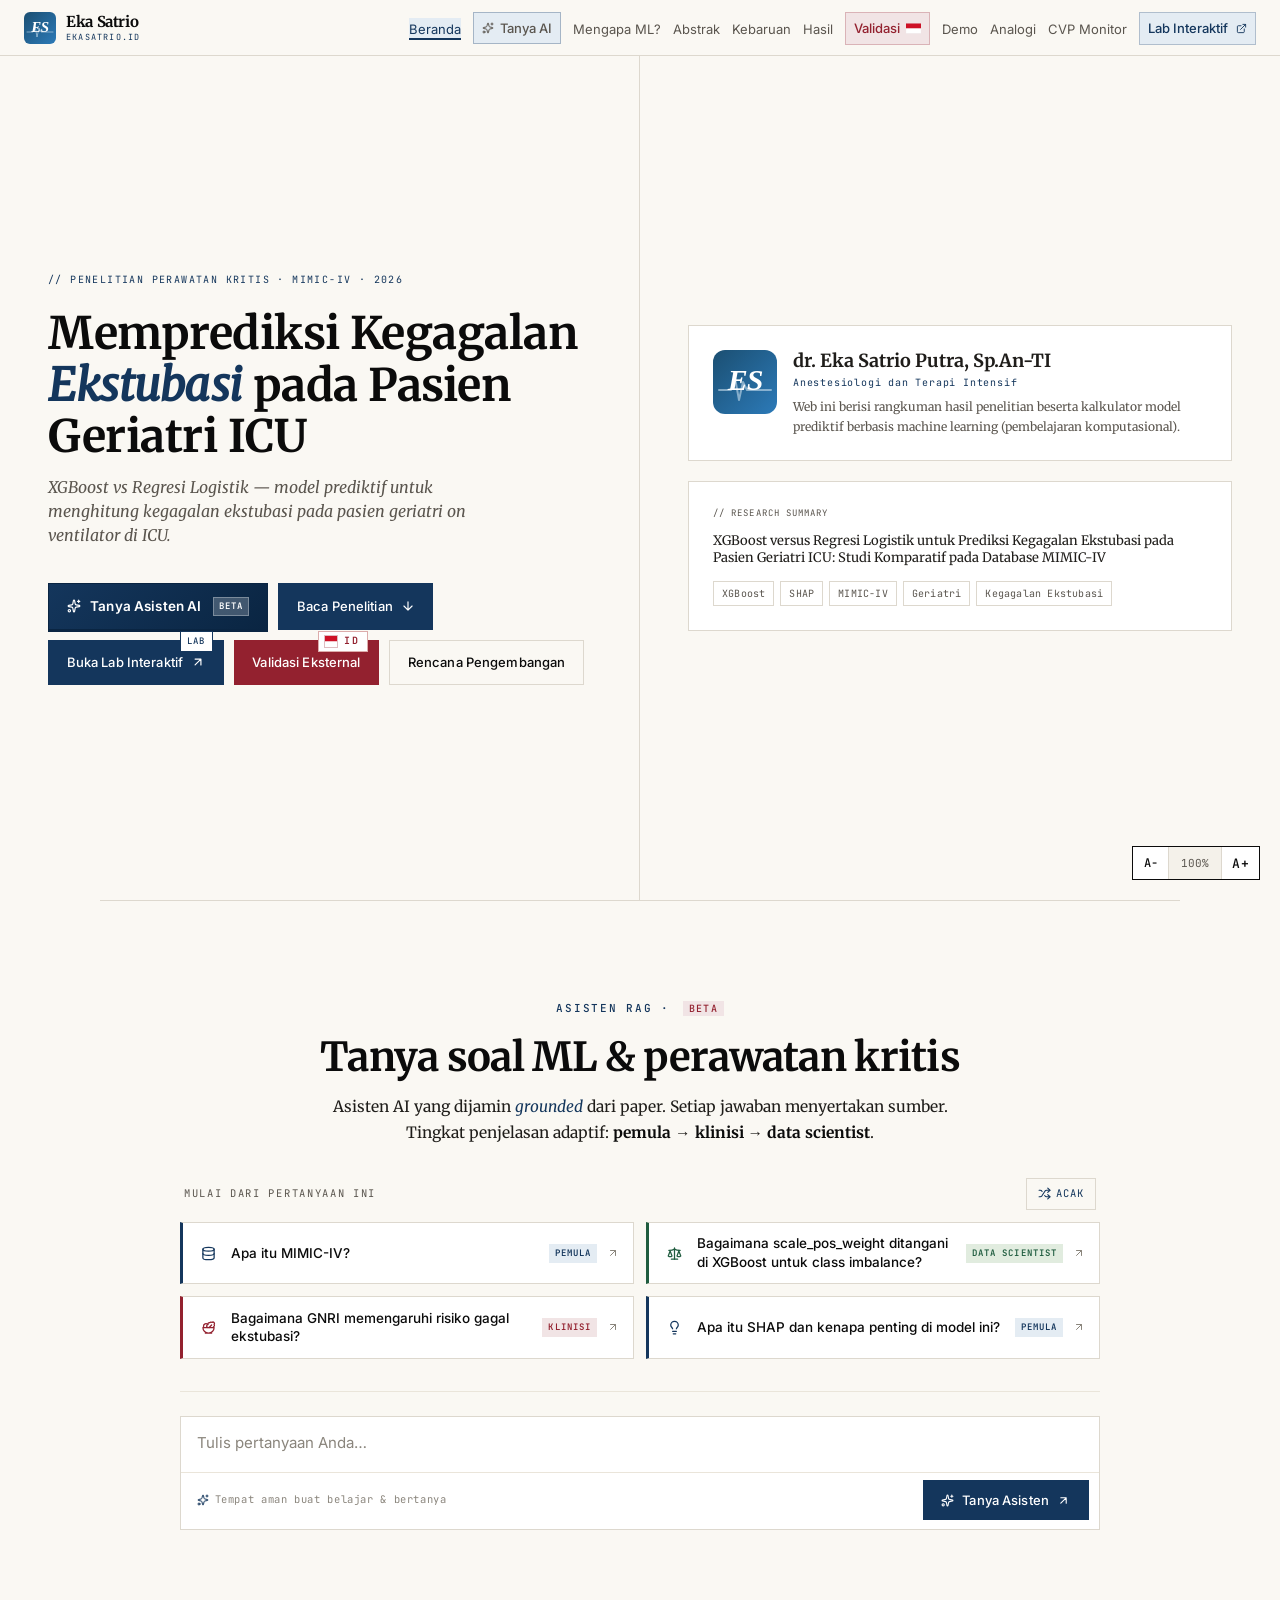
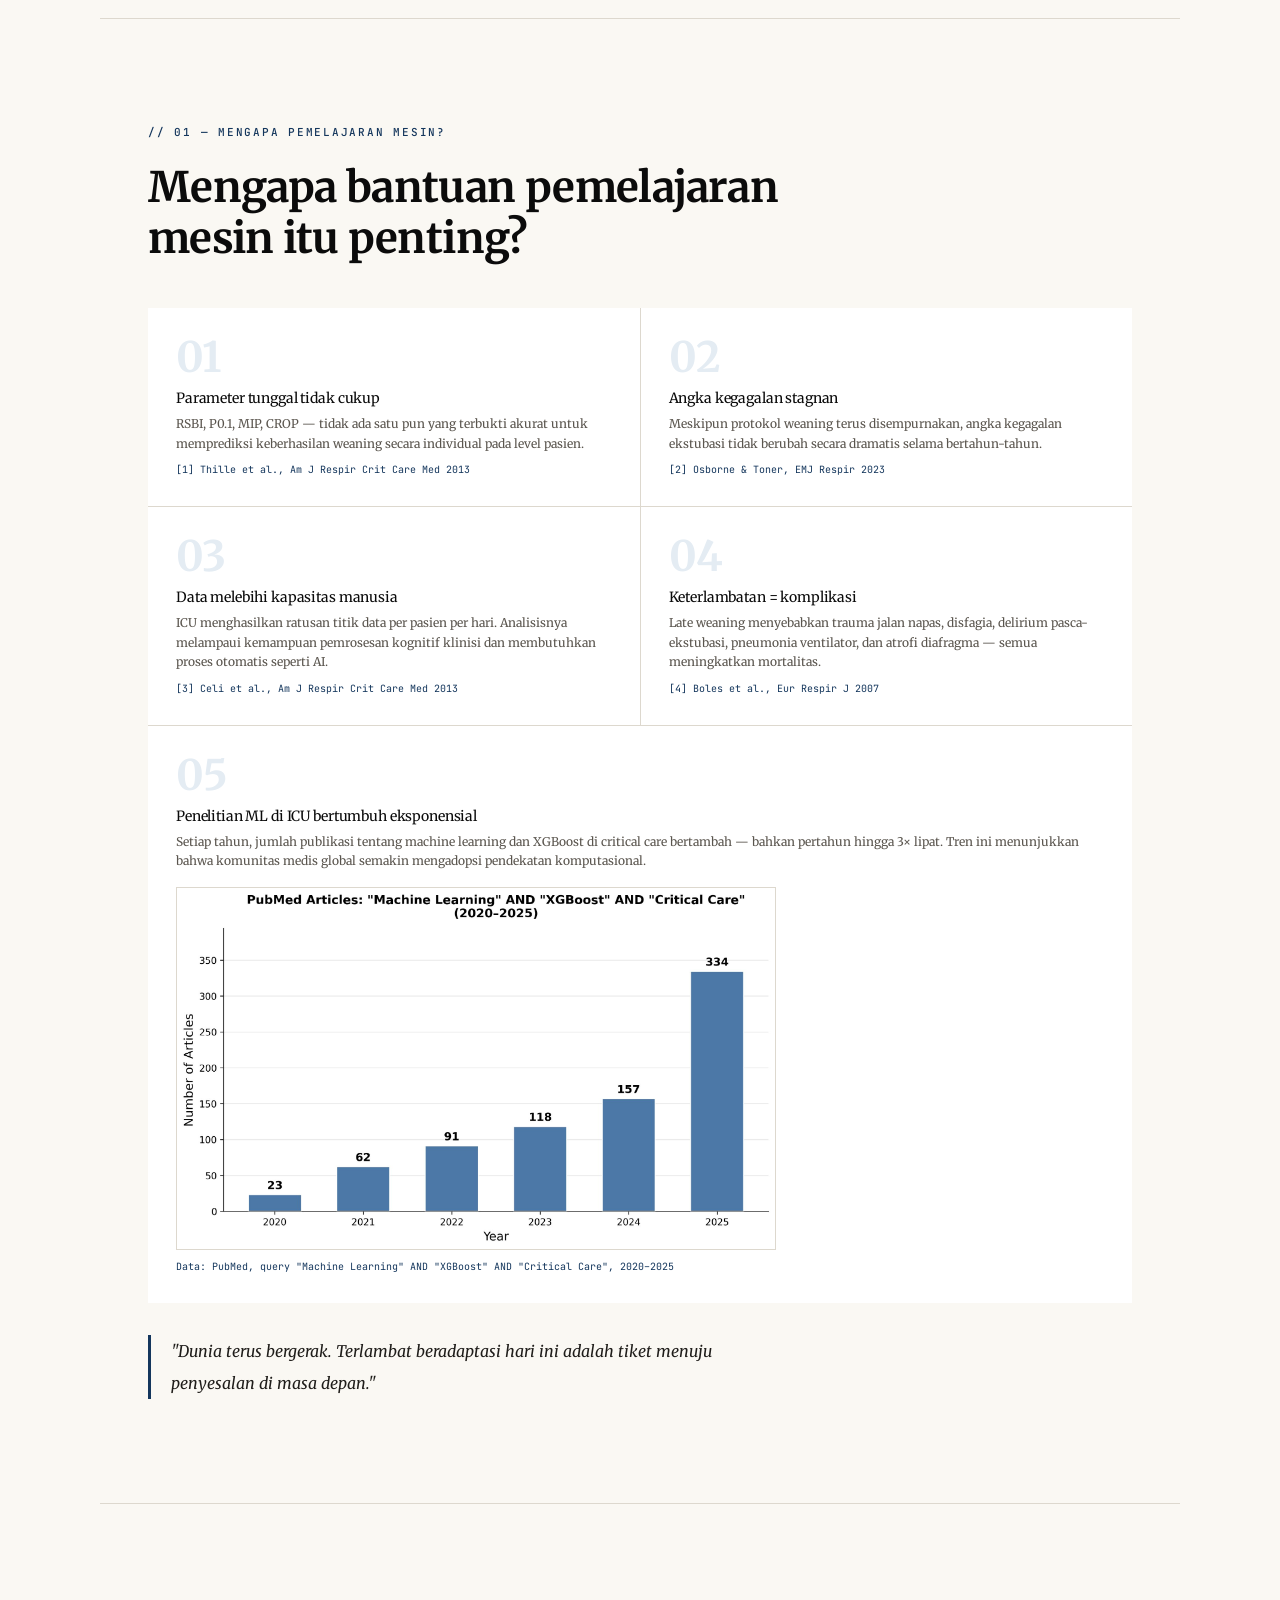
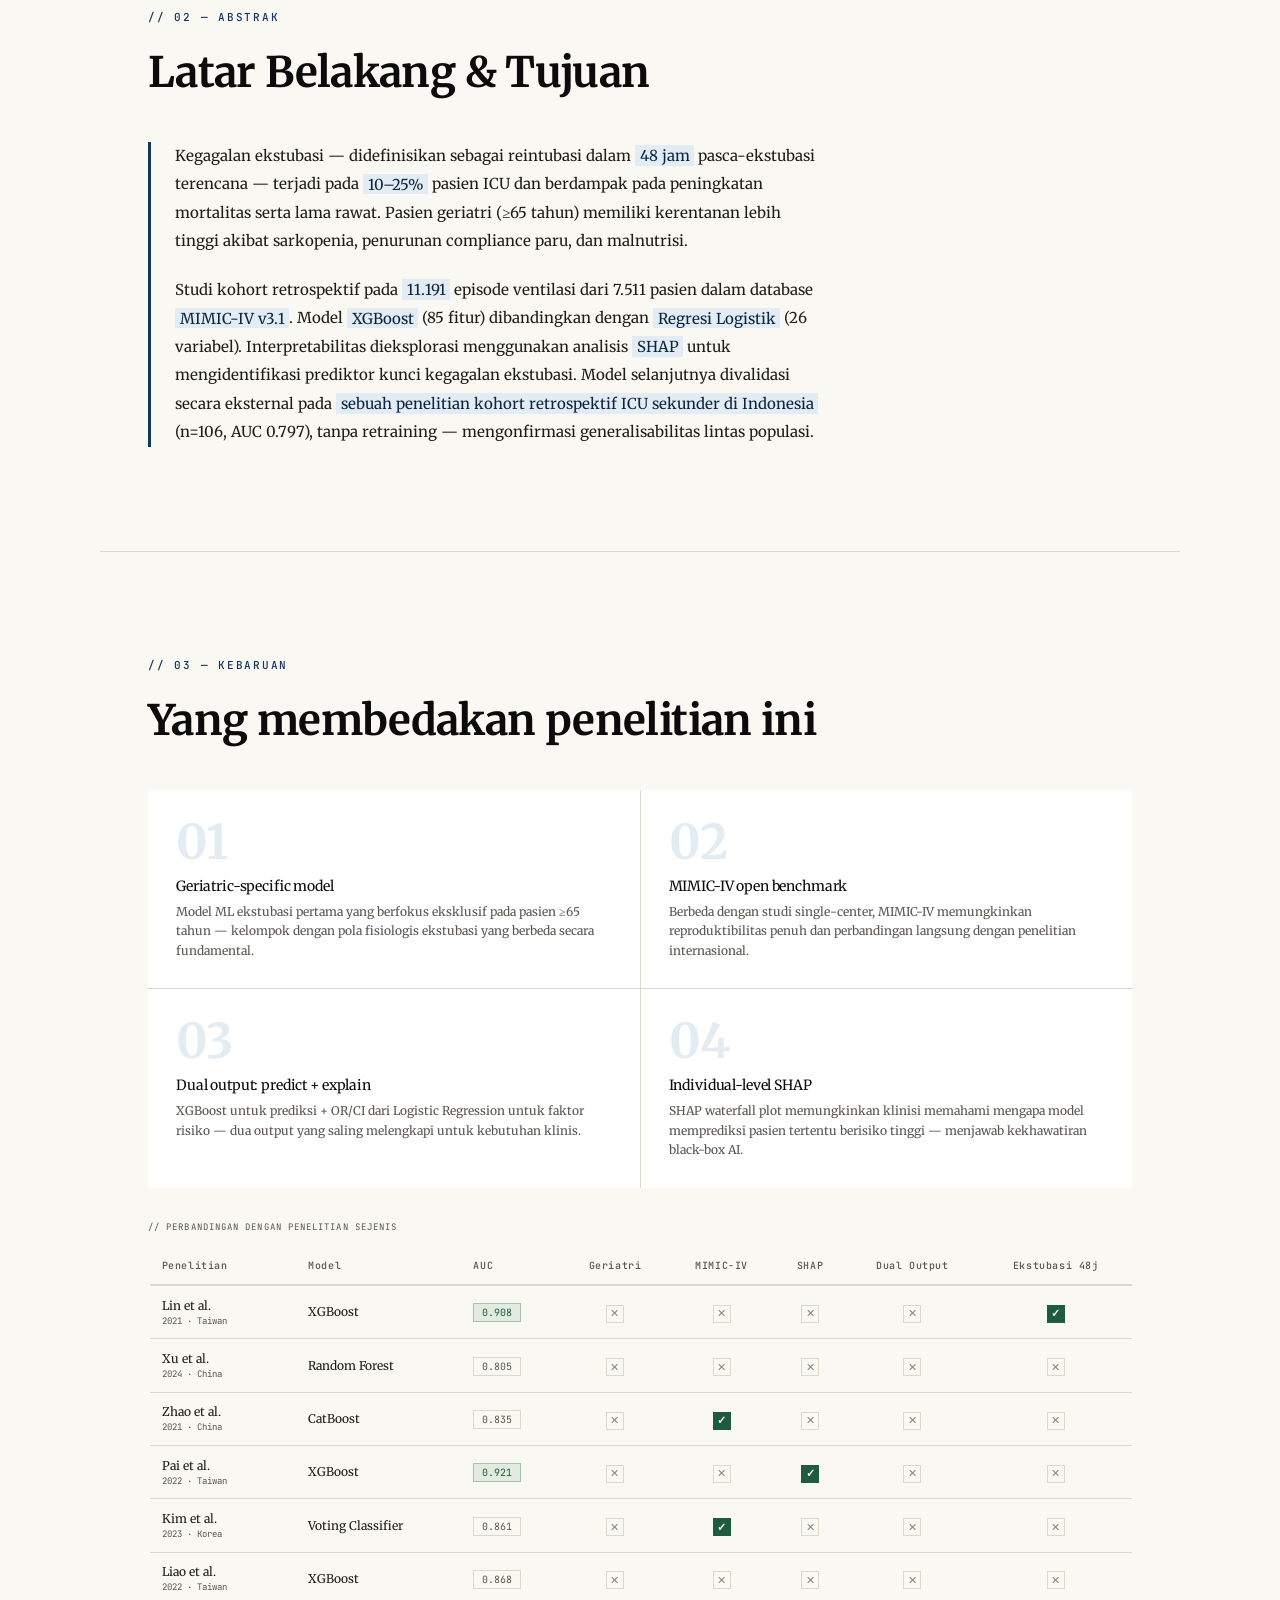
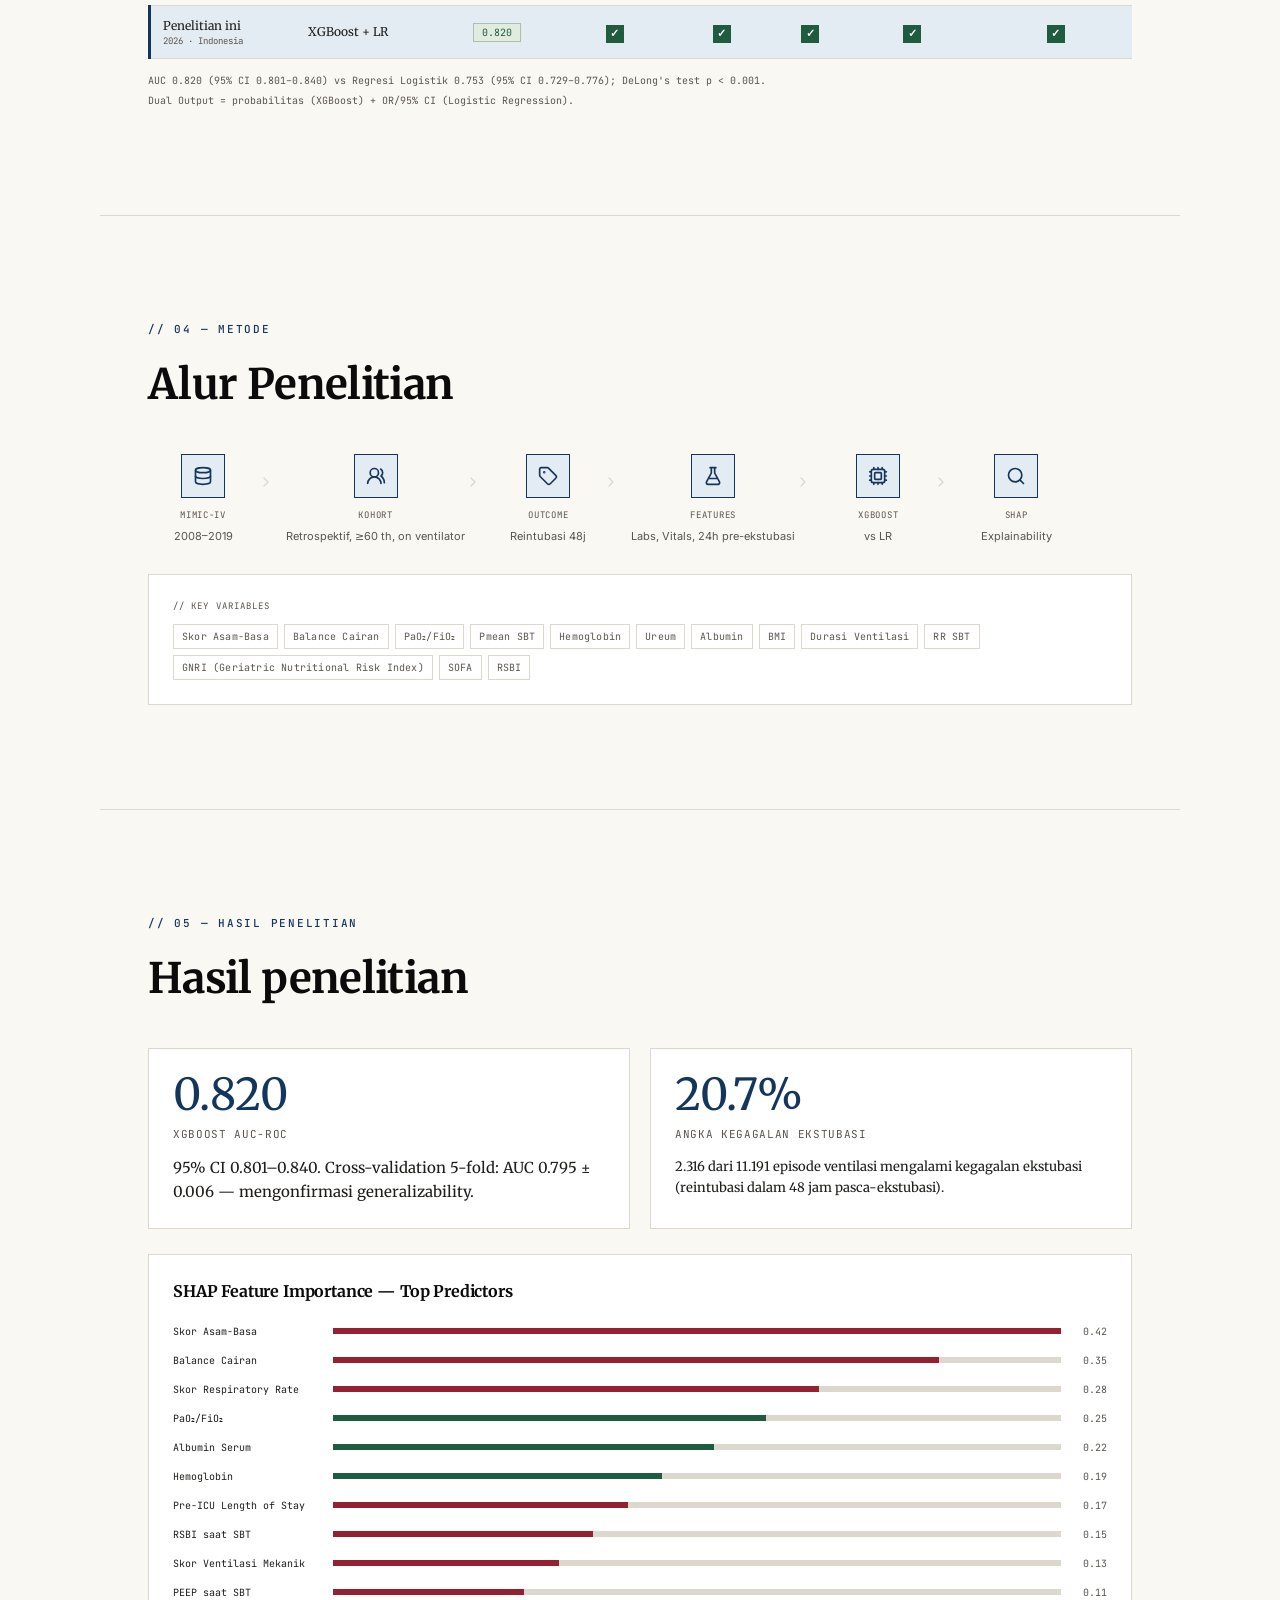
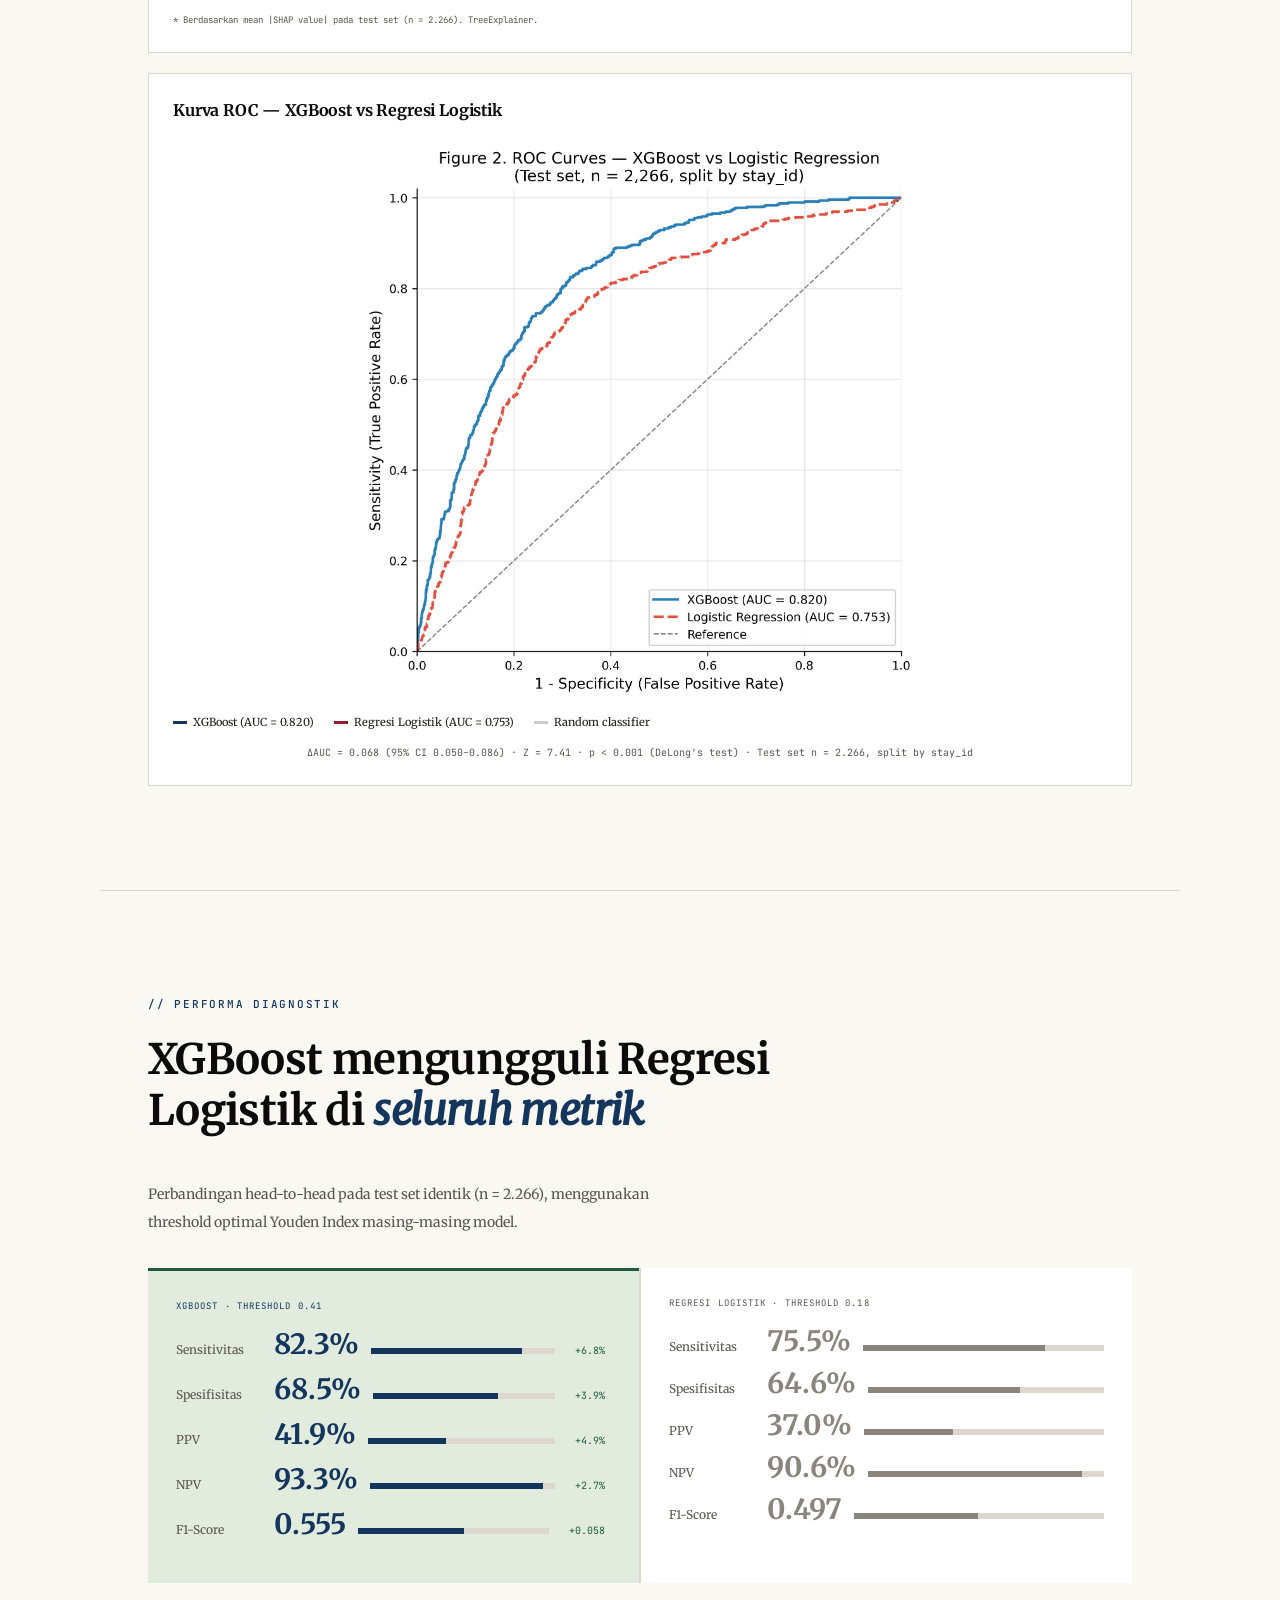
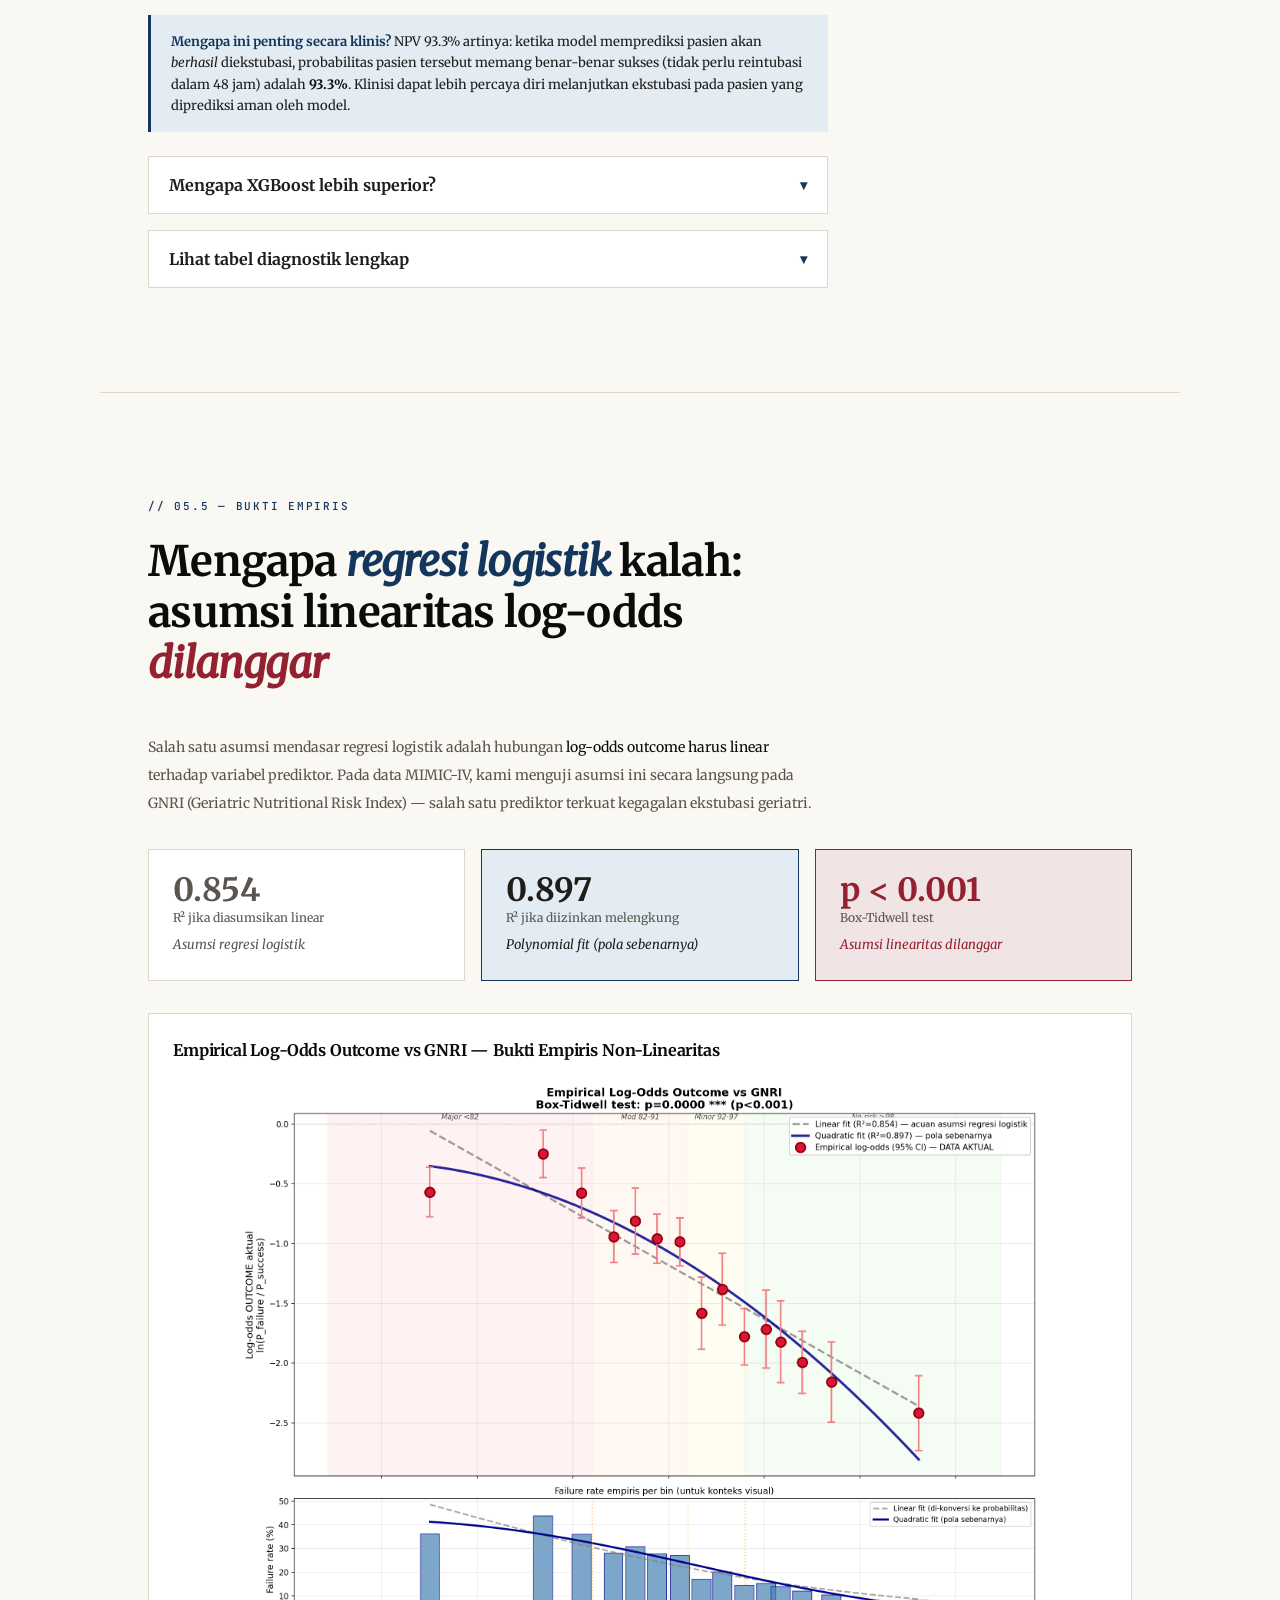
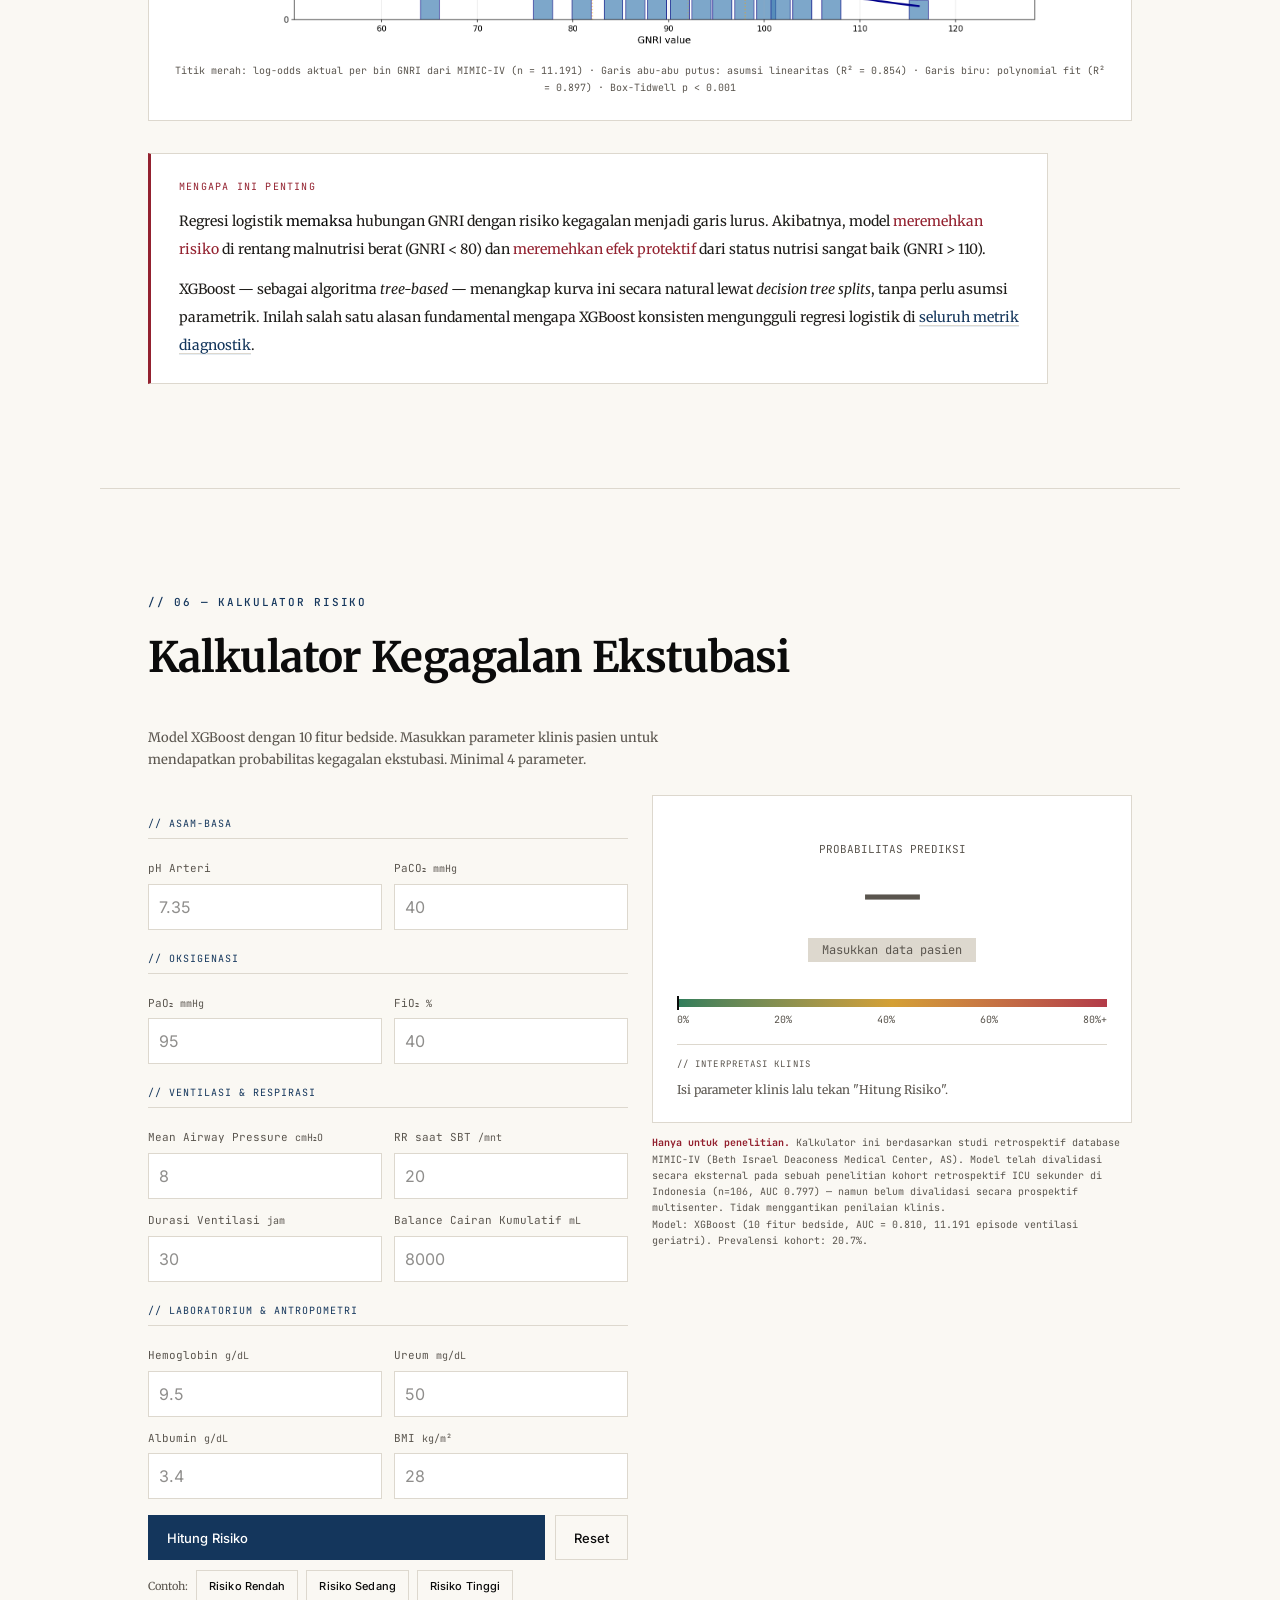
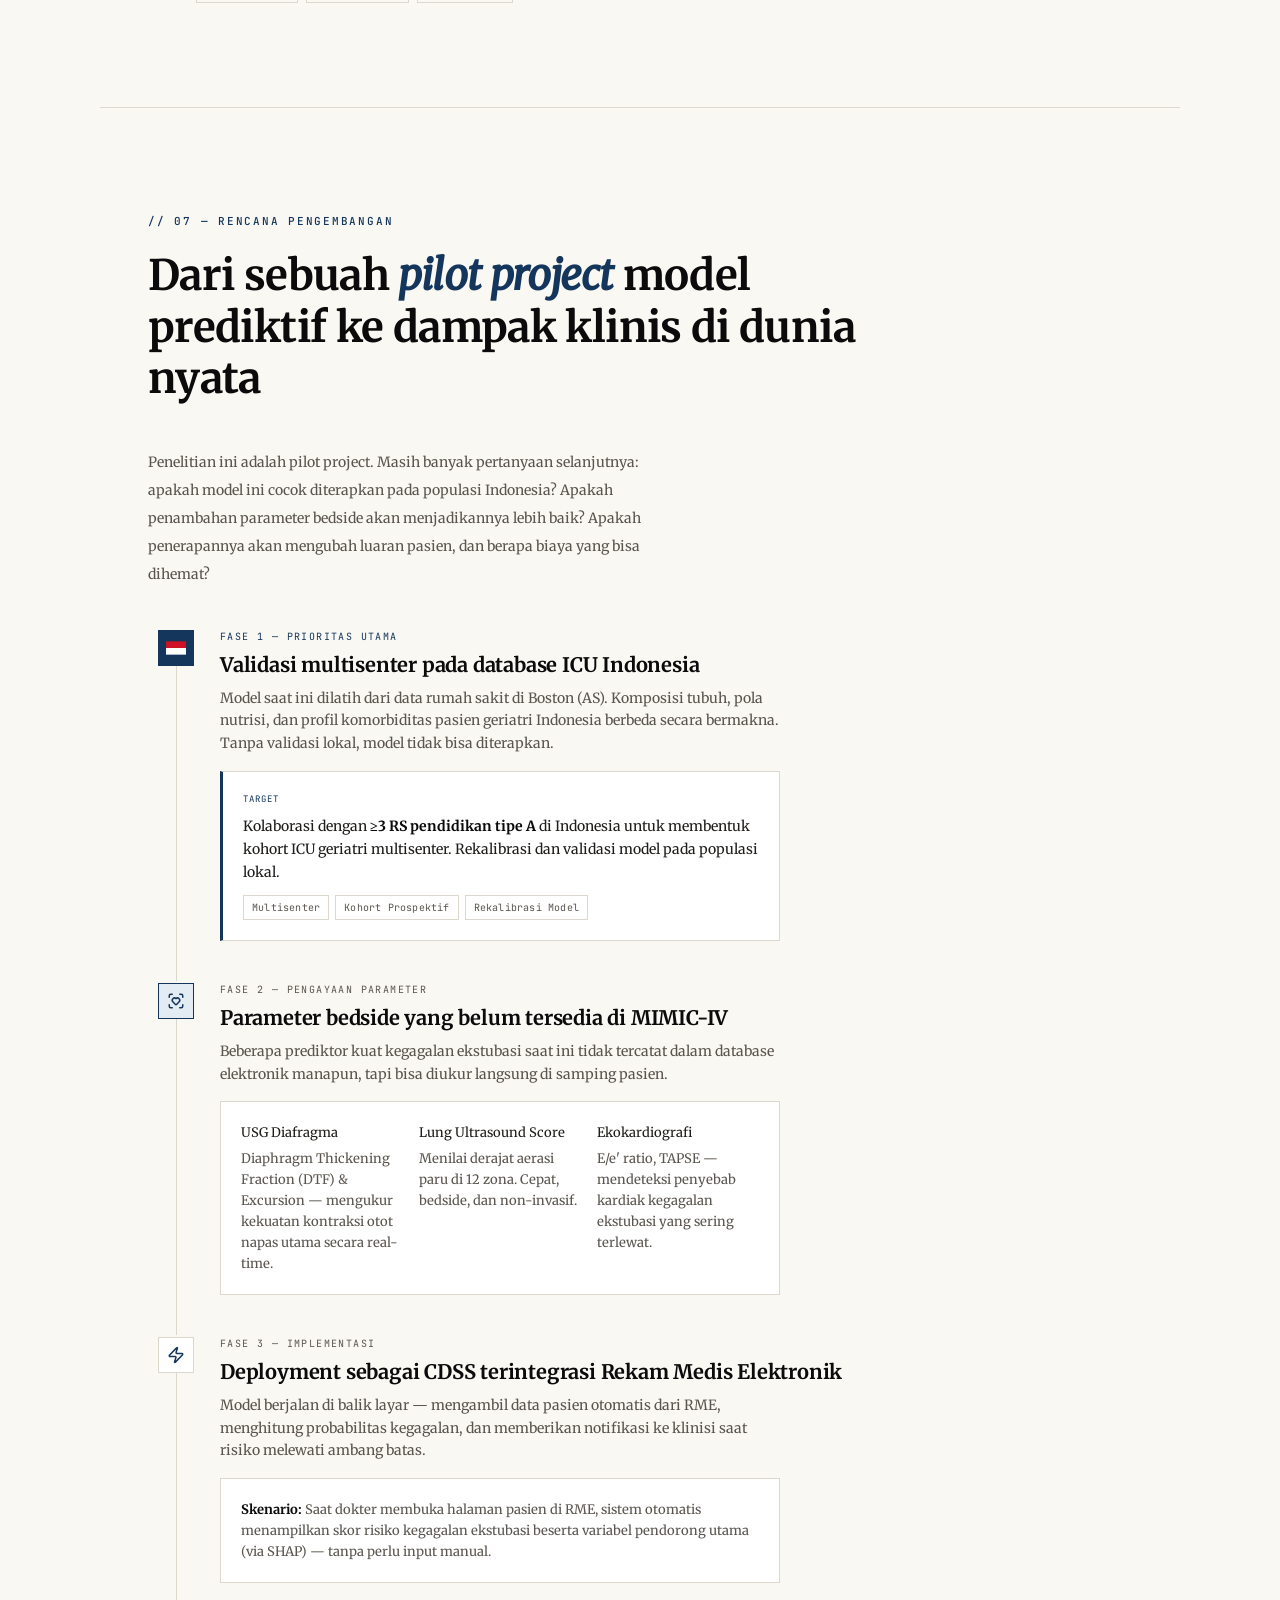
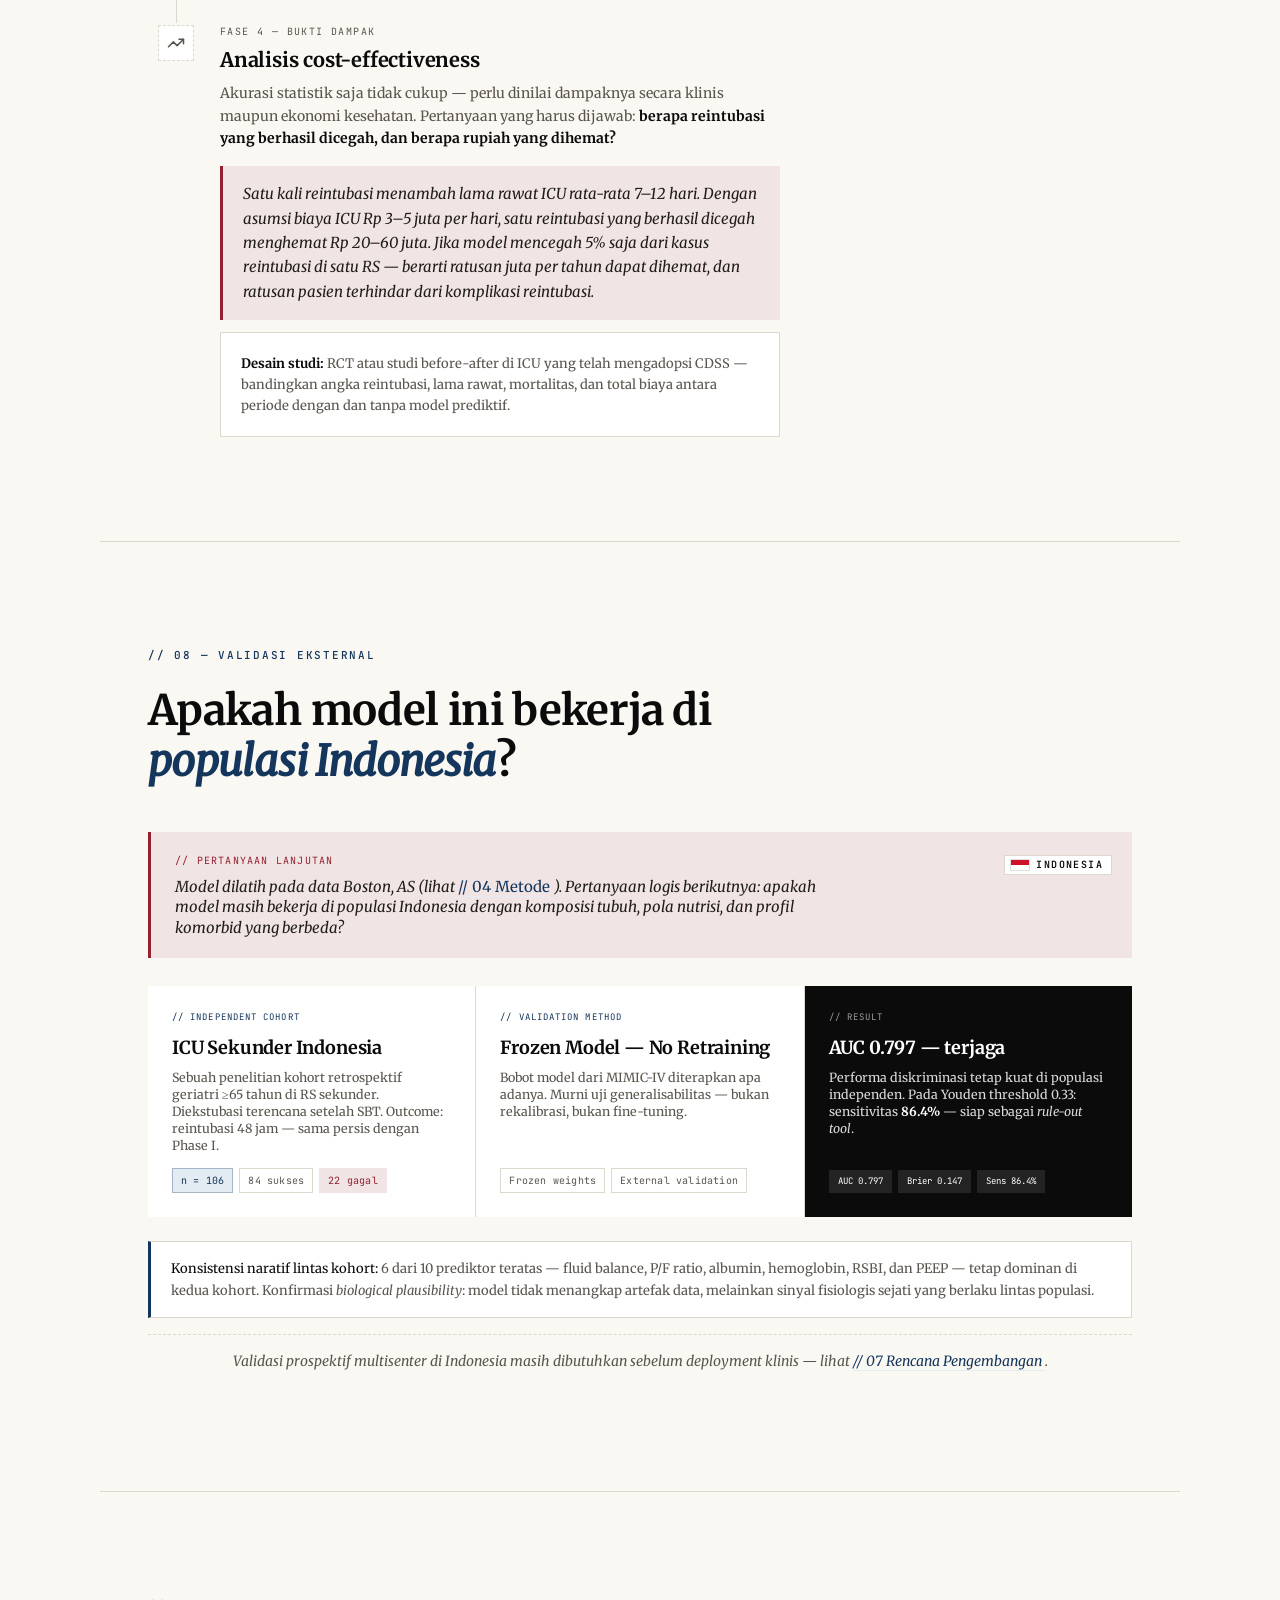
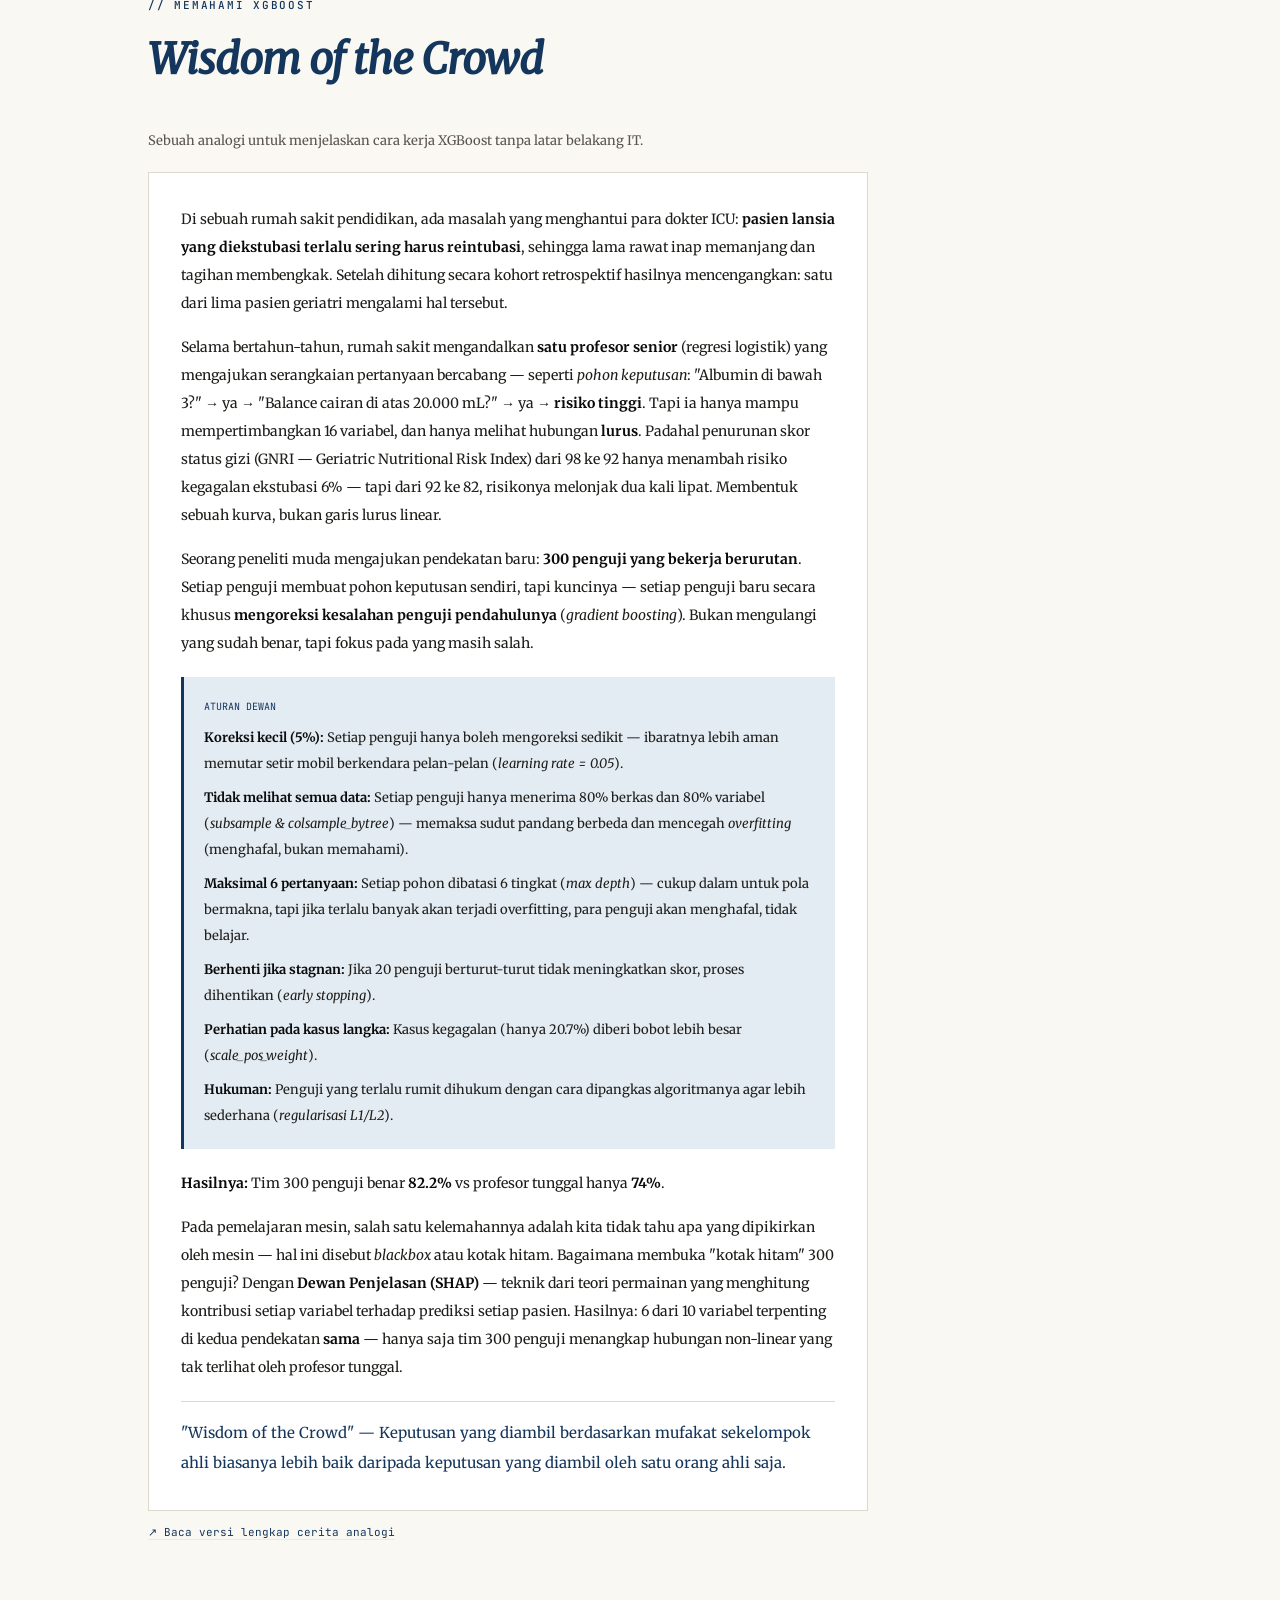
==== commit c13849b5: "feat(nav): add CVP Monitor link to site navigation" ====
--- a/index.html
+++ b/index.html
@@ -1,4 +1,4 @@
-<!DOCTYPE html><html lang="id"> <head><meta charset="UTF-8"><meta name="viewport" content="width=device-width, initial-scale=1, viewport-fit=cover"><meta http-equiv="X-UA-Compatible" content="IE=edge"><title>dr. Eka Satrio Putra, Sp.An-TI — Prediksi Kegagalan Ekstubasi</title><meta name="description" content="Riset machine learning (XGBoost) untuk prediksi kegagalan ekstubasi pasien ICU di Indonesia oleh dr. Eka Satrio Putra, Sp.An-TI. Workflow, hasil, dan simulator interaktif berbasis 12 parameter klinis."><meta name="author" content="dr. Eka Satrio Putra, Sp.An-TI"><meta name="keywords" content="ekstubasi, prediksi kegagalan ekstubasi, XGBoost ICU, machine learning anestesi, dr. Eka Satrio Putra, Sp.An-TI, kedokteran intensif Indonesia, extubation failure prediction"><meta name="theme-color" content="#1B4F72"><meta name="color-scheme" content="light"><meta name="generator" content="Astro v6.3.1"><link rel="canonical" href="https://ekasatrio.id/"><link rel="alternate" hreflang="id" href="https://ekasatrio.id/"><link rel="alternate" hreflang="x-default" href="https://ekasatrio.id/"><meta property="og:type" content="article"><meta property="og:title" content="dr. Eka Satrio Putra, Sp.An-TI — Prediksi Kegagalan Ekstubasi"><meta property="og:description" content="Riset machine learning (XGBoost) untuk prediksi kegagalan ekstubasi pasien ICU di Indonesia oleh dr. Eka Satrio Putra, Sp.An-TI. Workflow, hasil, dan simulator interaktif berbasis 12 parameter klinis."><meta property="og:url" content="https://ekasatrio.id/"><meta property="og:site_name" content="Eka Satrio"><meta property="og:image" content="https://ekasatrio.id/og-image.png"><meta property="og:image:alt" content="dr. Eka Satrio Putra, Sp.An-TI — Prediksi Kegagalan Ekstubasi"><meta property="og:locale" content="id_ID"><meta name="twitter:card" content="summary_large_image"><meta name="twitter:title" content="dr. Eka Satrio Putra, Sp.An-TI — Prediksi Kegagalan Ekstubasi"><meta name="twitter:description" content="Riset machine learning (XGBoost) untuk prediksi kegagalan ekstubasi pasien ICU di Indonesia oleh dr. Eka Satrio Putra, Sp.An-TI. Workflow, hasil, dan simulator interaktif berbasis 12 parameter klinis."><meta name="twitter:image" content="https://ekasatrio.id/og-image.png"><link rel="icon" href="/favicon.svg" type="image/svg+xml"><link rel="icon" href="/favicon.ico" sizes="32x32"><link rel="apple-touch-icon" href="/apple-touch-icon.png"><link rel="manifest" href="/site.webmanifest"><link rel="mask-icon" href="/favicon.svg" color="#1B4F72"><script type="application/ld+json">{"@context":"https://schema.org","@type":"Person","name":"dr. Eka Satrio Putra, Sp.An-TI","jobTitle":"Konsultan Anestesiologi & Terapi Intensif","email":"mailto:ekasatrio@gmail.com","url":"https://ekasatrio.id","knowsAbout":["Anesthesiology","Intensive Care","Machine Learning in Medicine","Extubation Failure Prediction","XGBoost"]}</script><script type="application/ld+json">{"@context":"https://schema.org","@type":"WebSite","name":"dr. Eka Satrio Putra, Sp.An-TI","url":"https://ekasatrio.id","inLanguage":"id","description":"Riset machine learning (XGBoost) untuk prediksi kegagalan ekstubasi pasien ICU di Indonesia oleh dr. Eka Satrio Putra, Sp.An-TI. Workflow, hasil, dan simulator interaktif berbasis 12 parameter klinis."}</script><script type="application/ld+json">{"@context":"https://schema.org","@type":"ScholarlyArticle","headline":"XGBoost versus Regresi Logistik untuk Prediksi Kegagalan Ekstubasi pada Pasien Geriatri ICU","inLanguage":"id","author":{"@type":"Person","name":"dr. Eka Satrio Putra, Sp.An-TI","jobTitle":"Konsultan Anestesiologi & Terapi Intensif"},"about":["Extubation failure","XGBoost","MIMIC-IV","Geriatric ICU","SHAP"],"isAccessibleForFree":true,"keywords":"extubation failure, XGBoost, MIMIC-IV, geriatric ICU, machine learning, SHAP, Indonesia"}</script><link rel="stylesheet" href="/a/BaseLayout.D1OJ7esP.css">
+<!DOCTYPE html><html lang="id"> <head><meta charset="UTF-8"><meta name="viewport" content="width=device-width, initial-scale=1, viewport-fit=cover"><meta http-equiv="X-UA-Compatible" content="IE=edge"><title>dr. Eka Satrio Putra, Sp.An-TI — Prediksi Kegagalan Ekstubasi</title><meta name="description" content="Riset machine learning (XGBoost) untuk prediksi kegagalan ekstubasi pasien ICU di Indonesia oleh dr. Eka Satrio Putra, Sp.An-TI. Workflow, hasil, dan simulator interaktif berbasis 12 parameter klinis."><meta name="author" content="dr. Eka Satrio Putra, Sp.An-TI"><meta name="keywords" content="ekstubasi, prediksi kegagalan ekstubasi, XGBoost ICU, machine learning anestesi, dr. Eka Satrio Putra, Sp.An-TI, kedokteran intensif Indonesia, extubation failure prediction"><meta name="theme-color" content="#1B4F72"><meta name="color-scheme" content="light"><meta name="generator" content="Astro v6.3.1"><link rel="canonical" href="https://ekasatrio.id/"><link rel="alternate" hreflang="id" href="https://ekasatrio.id/"><link rel="alternate" hreflang="x-default" href="https://ekasatrio.id/"><meta property="og:type" content="article"><meta property="og:title" content="dr. Eka Satrio Putra, Sp.An-TI — Prediksi Kegagalan Ekstubasi"><meta property="og:description" content="Riset machine learning (XGBoost) untuk prediksi kegagalan ekstubasi pasien ICU di Indonesia oleh dr. Eka Satrio Putra, Sp.An-TI. Workflow, hasil, dan simulator interaktif berbasis 12 parameter klinis."><meta property="og:url" content="https://ekasatrio.id/"><meta property="og:site_name" content="Eka Satrio"><meta property="og:image" content="https://ekasatrio.id/og-image.png"><meta property="og:image:alt" content="dr. Eka Satrio Putra, Sp.An-TI — Prediksi Kegagalan Ekstubasi"><meta property="og:locale" content="id_ID"><meta name="twitter:card" content="summary_large_image"><meta name="twitter:title" content="dr. Eka Satrio Putra, Sp.An-TI — Prediksi Kegagalan Ekstubasi"><meta name="twitter:description" content="Riset machine learning (XGBoost) untuk prediksi kegagalan ekstubasi pasien ICU di Indonesia oleh dr. Eka Satrio Putra, Sp.An-TI. Workflow, hasil, dan simulator interaktif berbasis 12 parameter klinis."><meta name="twitter:image" content="https://ekasatrio.id/og-image.png"><link rel="icon" href="/favicon.svg" type="image/svg+xml"><link rel="icon" href="/favicon.ico" sizes="32x32"><link rel="apple-touch-icon" href="/apple-touch-icon.png"><link rel="manifest" href="/site.webmanifest"><link rel="mask-icon" href="/favicon.svg" color="#1B4F72"><script type="application/ld+json">{"@context":"https://schema.org","@type":"Person","name":"dr. Eka Satrio Putra, Sp.An-TI","jobTitle":"Konsultan Anestesiologi & Terapi Intensif","email":"mailto:ekasatrio@gmail.com","url":"https://ekasatrio.id","knowsAbout":["Anesthesiology","Intensive Care","Machine Learning in Medicine","Extubation Failure Prediction","XGBoost"]}</script><script type="application/ld+json">{"@context":"https://schema.org","@type":"WebSite","name":"dr. Eka Satrio Putra, Sp.An-TI","url":"https://ekasatrio.id","inLanguage":"id","description":"Riset machine learning (XGBoost) untuk prediksi kegagalan ekstubasi pasien ICU di Indonesia oleh dr. Eka Satrio Putra, Sp.An-TI. Workflow, hasil, dan simulator interaktif berbasis 12 parameter klinis."}</script><script type="application/ld+json">{"@context":"https://schema.org","@type":"ScholarlyArticle","headline":"XGBoost versus Regresi Logistik untuk Prediksi Kegagalan Ekstubasi pada Pasien Geriatri ICU","inLanguage":"id","author":{"@type":"Person","name":"dr. Eka Satrio Putra, Sp.An-TI","jobTitle":"Konsultan Anestesiologi & Terapi Intensif"},"about":["Extubation failure","XGBoost","MIMIC-IV","Geriatric ICU","SHAP"],"isAccessibleForFree":true,"keywords":"extubation failure, XGBoost, MIMIC-IV, geriatric ICU, machine learning, SHAP, Indonesia"}</script><link rel="stylesheet" href="/a/BaseLayout.BYNpT6sQ.css">
 <link rel="stylesheet" href="/a/Lightbox.DJwYR2rt.css">
 <link rel="stylesheet" href="/a/index.Bb_-LKJJ.css"><script type="module" src="/a/page.DubX8lW0.js"></script></head> <body> <script>
       // Apply saved font-size scale to :root before paint (no flash on reload).
@@ -15,8 +15,8 @@
 Eka Satrio
 </span> <span class="font-mono text-[8.5px] tracking-[0.14em] uppercase text-[color:var(--color-accent)]" data-astro-cid-4lunwx2e>
 ekasatrio.id
-</span> </span> </a> <ul class="hidden lg:flex items-center gap-3 list-none m-0 p-0" data-astro-cid-4lunwx2e> <li data-astro-cid-4lunwx2e> <a href="/" data-nav-link data-nav-target="/" aria-current="page" class="nav-link font-sans text-[13px] text-[color:var(--color-muted)] hover:text-[color:var(--color-ink)] transition-colors no-underline inline-flex items-center gap-1.5 is-active" data-astro-cid-4lunwx2e>  Beranda  </a> </li><li data-astro-cid-4lunwx2e> <a href="/#asisten" data-nav-link data-nav-target="asisten" class="nav-link font-sans text-[13px] text-[color:var(--color-muted)] hover:text-[color:var(--color-ink)] transition-colors no-underline inline-flex items-center gap-1.5 nav-link--asisten px-2 py-1 border border-[color:var(--color-accent)]/30 bg-[color:var(--color-accent-soft)] text-[color:var(--color-accent)] font-medium hover:text-[color:var(--color-accent-dark)]" data-astro-cid-4lunwx2e> <svg width="12" height="12" stroke-width="2" class="inline-block align-[-1px]" data-astro-cid-4lunwx2e="true" data-icon="lucide:sparkles">   <symbol id="ai:lucide:sparkles" viewBox="0 0 24 24"><g fill="none" stroke="currentColor" stroke-linecap="round" stroke-linejoin="round" stroke-width="2"><path d="M11.017 2.814a1 1 0 0 1 1.966 0l1.051 5.558a2 2 0 0 0 1.594 1.594l5.558 1.051a1 1 0 0 1 0 1.966l-5.558 1.051a2 2 0 0 0-1.594 1.594l-1.051 5.558a1 1 0 0 1-1.966 0l-1.051-5.558a2 2 0 0 0-1.594-1.594l-5.558-1.051a1 1 0 0 1 0-1.966l5.558-1.051a2 2 0 0 0 1.594-1.594zM20 2v4m2-2h-4"/><circle cx="4" cy="20" r="2"/></g></symbol><use href="#ai:lucide:sparkles"></use>  </svg> Tanya AI  </a> </li><li data-astro-cid-4lunwx2e> <a href="/#why" data-nav-link data-nav-target="why" class="nav-link font-sans text-[13px] text-[color:var(--color-muted)] hover:text-[color:var(--color-ink)] transition-colors no-underline inline-flex items-center gap-1.5" data-astro-cid-4lunwx2e>  Mengapa ML?  </a> </li><li data-astro-cid-4lunwx2e> <a href="/#abstract" data-nav-link data-nav-target="abstract" class="nav-link font-sans text-[13px] text-[color:var(--color-muted)] hover:text-[color:var(--color-ink)] transition-colors no-underline inline-flex items-center gap-1.5" data-astro-cid-4lunwx2e>  Abstrak  </a> </li><li data-astro-cid-4lunwx2e> <a href="/#novelty" data-nav-link data-nav-target="novelty" class="nav-link font-sans text-[13px] text-[color:var(--color-muted)] hover:text-[color:var(--color-ink)] transition-colors no-underline inline-flex items-center gap-1.5" data-astro-cid-4lunwx2e>  Kebaruan  </a> </li><li data-astro-cid-4lunwx2e> <a href="/#results" data-nav-link data-nav-target="results" class="nav-link font-sans text-[13px] text-[color:var(--color-muted)] hover:text-[color:var(--color-ink)] transition-colors no-underline inline-flex items-center gap-1.5" data-astro-cid-4lunwx2e>  Hasil  </a> </li><li data-astro-cid-4lunwx2e> <a href="/#validasi" data-nav-link data-nav-target="validasi" class="nav-link font-sans text-[13px] text-[color:var(--color-muted)] hover:text-[color:var(--color-ink)] transition-colors no-underline inline-flex items-center gap-1.5 nav-link--validasi px-2 py-1 border border-[color:var(--color-warn)]/25 bg-[color:var(--color-warn-soft)] text-[color:var(--color-warn)] font-medium hover:text-[color:var(--color-warn)]" data-astro-cid-4lunwx2e>  Validasi <svg xmlns="http://www.w3.org/2000/svg" width="15" height="15" viewBox="0 0 24 16" role="img" aria-label="Indonesia" class="align-middle" data-astro-cid-bv4np6iu><rect width="24" height="8" fill="#CE1126" data-astro-cid-bv4np6iu></rect><rect y="8" width="24" height="8" fill="#FFFFFF" data-astro-cid-bv4np6iu></rect><rect width="24" height="16" fill="none" stroke="rgba(0,0,0,0.08)" stroke-width="0.5" data-astro-cid-bv4np6iu></rect></svg> </a> </li><li data-astro-cid-4lunwx2e> <a href="/#simulator" data-nav-link data-nav-target="simulator" class="nav-link font-sans text-[13px] text-[color:var(--color-muted)] hover:text-[color:var(--color-ink)] transition-colors no-underline inline-flex items-center gap-1.5" data-astro-cid-4lunwx2e>  Demo  </a> </li><li data-astro-cid-4lunwx2e> <a href="/docs/analogi" data-nav-link data-nav-target="/docs/analogi" class="nav-link font-sans text-[13px] text-[color:var(--color-muted)] hover:text-[color:var(--color-ink)] transition-colors no-underline inline-flex items-center gap-1.5" data-astro-cid-4lunwx2e>  Analogi  </a> </li> <li data-astro-cid-4lunwx2e> <a href="https://xgboost.lab.ekasatrio.id" target="_blank" rel="noopener noreferrer" class="nav-link nav-link--lab font-sans text-[13px] text-[color:var(--color-accent)] font-medium no-underline transition-colors hover:text-[color:var(--color-accent-dark)] inline-flex items-center gap-1.5 px-2 py-1 border border-[color:var(--color-accent)]/25 bg-[color:var(--color-accent-soft)]" data-astro-cid-4lunwx2e>
-Lab Interaktif <svg width="11" height="11" stroke-width="2" class="inline-block ml-0.5 align-[-1px]" data-astro-cid-4lunwx2e="true" data-icon="lucide:external-link">   <symbol id="ai:lucide:external-link" viewBox="0 0 24 24"><path fill="none" stroke="currentColor" stroke-linecap="round" stroke-linejoin="round" stroke-width="2" d="M15 3h6v6m-11 5L21 3m-3 10v6a2 2 0 0 1-2 2H5a2 2 0 0 1-2-2V8a2 2 0 0 1 2-2h6"/></symbol><use href="#ai:lucide:external-link"></use>  </svg> </a> </li> </ul> <button type="button" id="navHam" aria-label="Buka menu" aria-controls="mobMenu" aria-expanded="false" class="lg:hidden flex flex-col gap-[5px] cursor-pointer p-1 bg-transparent border-0" data-astro-cid-4lunwx2e> <span class="block w-[22px] h-[2px] bg-[color:var(--color-ink)] transition-all" data-astro-cid-4lunwx2e></span> <span class="block w-[22px] h-[2px] bg-[color:var(--color-ink)] transition-all" data-astro-cid-4lunwx2e></span> <span class="block w-[22px] h-[2px] bg-[color:var(--color-ink)] transition-all" data-astro-cid-4lunwx2e></span> </button> </nav> <div id="mobMenu" class="lg:hidden fixed top-14 inset-x-0 bg-[color:var(--color-bg)] border-b border-[color:var(--color-line)] px-5 py-4 z-30 hidden flex-col" role="region" aria-label="Menu seluler" data-astro-cid-4lunwx2e> <a href="/" data-nav-link data-nav-target="/" aria-current="page" class="nav-link block py-3 font-sans text-sm text-[color:var(--color-ink)] no-underline border-b border-[color:var(--color-line)] flex items-center gap-2 is-active" data-astro-cid-4lunwx2e>  <span data-astro-cid-4lunwx2e>Beranda</span>  </a><a href="/#asisten" data-nav-link data-nav-target="asisten" class="nav-link block py-3 font-sans text-sm text-[color:var(--color-ink)] no-underline border-b border-[color:var(--color-line)] flex items-center gap-2 nav-link--asisten text-[color:var(--color-accent)] font-medium bg-[color:var(--color-accent-soft)] px-3 -mx-3 border-l-2 border-l-[color:var(--color-accent)]" data-astro-cid-4lunwx2e> <svg width="14" height="14" viewBox="0 0 24 24" stroke-width="2" data-astro-cid-4lunwx2e="true" data-icon="lucide:sparkles">   <use href="#ai:lucide:sparkles"></use>  </svg> <span data-astro-cid-4lunwx2e>Tanya AI</span>  </a><a href="/#why" data-nav-link data-nav-target="why" class="nav-link block py-3 font-sans text-sm text-[color:var(--color-ink)] no-underline border-b border-[color:var(--color-line)] flex items-center gap-2" data-astro-cid-4lunwx2e>  <span data-astro-cid-4lunwx2e>Mengapa ML?</span>  </a><a href="/#abstract" data-nav-link data-nav-target="abstract" class="nav-link block py-3 font-sans text-sm text-[color:var(--color-ink)] no-underline border-b border-[color:var(--color-line)] flex items-center gap-2" data-astro-cid-4lunwx2e>  <span data-astro-cid-4lunwx2e>Abstrak</span>  </a><a href="/#novelty" data-nav-link data-nav-target="novelty" class="nav-link block py-3 font-sans text-sm text-[color:var(--color-ink)] no-underline border-b border-[color:var(--color-line)] flex items-center gap-2" data-astro-cid-4lunwx2e>  <span data-astro-cid-4lunwx2e>Kebaruan</span>  </a><a href="/#results" data-nav-link data-nav-target="results" class="nav-link block py-3 font-sans text-sm text-[color:var(--color-ink)] no-underline border-b border-[color:var(--color-line)] flex items-center gap-2" data-astro-cid-4lunwx2e>  <span data-astro-cid-4lunwx2e>Hasil</span>  </a><a href="/#validasi" data-nav-link data-nav-target="validasi" class="nav-link block py-3 font-sans text-sm text-[color:var(--color-ink)] no-underline border-b border-[color:var(--color-line)] flex items-center gap-2 nav-link--validasi text-[color:var(--color-warn)] font-medium bg-[color:var(--color-warn-soft)] px-3 -mx-3 border-l-2 border-l-[color:var(--color-warn)]" data-astro-cid-4lunwx2e>  <span data-astro-cid-4lunwx2e>Validasi</span> <svg xmlns="http://www.w3.org/2000/svg" width="18" height="18" viewBox="0 0 24 16" role="img" aria-label="Indonesia" class data-astro-cid-bv4np6iu><rect width="24" height="8" fill="#CE1126" data-astro-cid-bv4np6iu></rect><rect y="8" width="24" height="8" fill="#FFFFFF" data-astro-cid-bv4np6iu></rect><rect width="24" height="16" fill="none" stroke="rgba(0,0,0,0.08)" stroke-width="0.5" data-astro-cid-bv4np6iu></rect></svg> </a><a href="/#simulator" data-nav-link data-nav-target="simulator" class="nav-link block py-3 font-sans text-sm text-[color:var(--color-ink)] no-underline border-b border-[color:var(--color-line)] flex items-center gap-2" data-astro-cid-4lunwx2e>  <span data-astro-cid-4lunwx2e>Demo</span>  </a><a href="/docs/analogi" data-nav-link data-nav-target="/docs/analogi" class="nav-link block py-3 font-sans text-sm text-[color:var(--color-ink)] no-underline border-b border-[color:var(--color-line)] flex items-center gap-2" data-astro-cid-4lunwx2e>  <span data-astro-cid-4lunwx2e>Analogi</span>  </a> <a href="https://xgboost.lab.ekasatrio.id" target="_blank" rel="noopener noreferrer" class="nav-link nav-link--lab block py-3 px-3 -mx-3 font-sans text-sm font-medium text-[color:var(--color-accent)] no-underline bg-[color:var(--color-accent-soft)] border-l-2 border-l-[color:var(--color-accent)]" data-astro-cid-4lunwx2e>
+</span> </span> </a> <ul class="hidden lg:flex items-center gap-3 list-none m-0 p-0" data-astro-cid-4lunwx2e> <li data-astro-cid-4lunwx2e> <a href="/" data-nav-link data-nav-target="/" aria-current="page" class="nav-link font-sans text-[13px] text-[color:var(--color-muted)] hover:text-[color:var(--color-ink)] transition-colors no-underline inline-flex items-center gap-1.5 is-active" data-astro-cid-4lunwx2e>  Beranda  </a> </li><li data-astro-cid-4lunwx2e> <a href="/#asisten" data-nav-link data-nav-target="asisten" class="nav-link font-sans text-[13px] text-[color:var(--color-muted)] hover:text-[color:var(--color-ink)] transition-colors no-underline inline-flex items-center gap-1.5 nav-link--asisten px-2 py-1 border border-[color:var(--color-accent)]/30 bg-[color:var(--color-accent-soft)] text-[color:var(--color-accent)] font-medium hover:text-[color:var(--color-accent-dark)]" data-astro-cid-4lunwx2e> <svg width="12" height="12" stroke-width="2" class="inline-block align-[-1px]" data-astro-cid-4lunwx2e="true" data-icon="lucide:sparkles">   <symbol id="ai:lucide:sparkles" viewBox="0 0 24 24"><g fill="none" stroke="currentColor" stroke-linecap="round" stroke-linejoin="round" stroke-width="2"><path d="M11.017 2.814a1 1 0 0 1 1.966 0l1.051 5.558a2 2 0 0 0 1.594 1.594l5.558 1.051a1 1 0 0 1 0 1.966l-5.558 1.051a2 2 0 0 0-1.594 1.594l-1.051 5.558a1 1 0 0 1-1.966 0l-1.051-5.558a2 2 0 0 0-1.594-1.594l-5.558-1.051a1 1 0 0 1 0-1.966l5.558-1.051a2 2 0 0 0 1.594-1.594zM20 2v4m2-2h-4"/><circle cx="4" cy="20" r="2"/></g></symbol><use href="#ai:lucide:sparkles"></use>  </svg> Tanya AI  </a> </li><li data-astro-cid-4lunwx2e> <a href="/#why" data-nav-link data-nav-target="why" class="nav-link font-sans text-[13px] text-[color:var(--color-muted)] hover:text-[color:var(--color-ink)] transition-colors no-underline inline-flex items-center gap-1.5" data-astro-cid-4lunwx2e>  Mengapa ML?  </a> </li><li data-astro-cid-4lunwx2e> <a href="/#abstract" data-nav-link data-nav-target="abstract" class="nav-link font-sans text-[13px] text-[color:var(--color-muted)] hover:text-[color:var(--color-ink)] transition-colors no-underline inline-flex items-center gap-1.5" data-astro-cid-4lunwx2e>  Abstrak  </a> </li><li data-astro-cid-4lunwx2e> <a href="/#novelty" data-nav-link data-nav-target="novelty" class="nav-link font-sans text-[13px] text-[color:var(--color-muted)] hover:text-[color:var(--color-ink)] transition-colors no-underline inline-flex items-center gap-1.5" data-astro-cid-4lunwx2e>  Kebaruan  </a> </li><li data-astro-cid-4lunwx2e> <a href="/#results" data-nav-link data-nav-target="results" class="nav-link font-sans text-[13px] text-[color:var(--color-muted)] hover:text-[color:var(--color-ink)] transition-colors no-underline inline-flex items-center gap-1.5" data-astro-cid-4lunwx2e>  Hasil  </a> </li><li data-astro-cid-4lunwx2e> <a href="/#validasi" data-nav-link data-nav-target="validasi" class="nav-link font-sans text-[13px] text-[color:var(--color-muted)] hover:text-[color:var(--color-ink)] transition-colors no-underline inline-flex items-center gap-1.5 nav-link--validasi px-2 py-1 border border-[color:var(--color-warn)]/25 bg-[color:var(--color-warn-soft)] text-[color:var(--color-warn)] font-medium hover:text-[color:var(--color-warn)]" data-astro-cid-4lunwx2e>  Validasi <svg xmlns="http://www.w3.org/2000/svg" width="15" height="15" viewBox="0 0 24 16" role="img" aria-label="Indonesia" class="align-middle" data-astro-cid-bv4np6iu><rect width="24" height="8" fill="#CE1126" data-astro-cid-bv4np6iu></rect><rect y="8" width="24" height="8" fill="#FFFFFF" data-astro-cid-bv4np6iu></rect><rect width="24" height="16" fill="none" stroke="rgba(0,0,0,0.08)" stroke-width="0.5" data-astro-cid-bv4np6iu></rect></svg> </a> </li><li data-astro-cid-4lunwx2e> <a href="/#simulator" data-nav-link data-nav-target="simulator" class="nav-link font-sans text-[13px] text-[color:var(--color-muted)] hover:text-[color:var(--color-ink)] transition-colors no-underline inline-flex items-center gap-1.5" data-astro-cid-4lunwx2e>  Demo  </a> </li><li data-astro-cid-4lunwx2e> <a href="/docs/analogi" data-nav-link data-nav-target="/docs/analogi" class="nav-link font-sans text-[13px] text-[color:var(--color-muted)] hover:text-[color:var(--color-ink)] transition-colors no-underline inline-flex items-center gap-1.5" data-astro-cid-4lunwx2e>  Analogi  </a> </li><li data-astro-cid-4lunwx2e> <a href="/cvp-monitor" data-nav-link data-nav-target="/cvp-monitor" class="nav-link font-sans text-[13px] text-[color:var(--color-muted)] hover:text-[color:var(--color-ink)] transition-colors no-underline inline-flex items-center gap-1.5" data-astro-cid-4lunwx2e>  CVP Monitor  </a> </li> <li data-astro-cid-4lunwx2e> <a href="https://xgboost.lab.ekasatrio.id" target="_blank" rel="noopener noreferrer" class="nav-link nav-link--lab font-sans text-[13px] text-[color:var(--color-accent)] font-medium no-underline transition-colors hover:text-[color:var(--color-accent-dark)] inline-flex items-center gap-1.5 px-2 py-1 border border-[color:var(--color-accent)]/25 bg-[color:var(--color-accent-soft)]" data-astro-cid-4lunwx2e>
+Lab Interaktif <svg width="11" height="11" stroke-width="2" class="inline-block ml-0.5 align-[-1px]" data-astro-cid-4lunwx2e="true" data-icon="lucide:external-link">   <symbol id="ai:lucide:external-link" viewBox="0 0 24 24"><path fill="none" stroke="currentColor" stroke-linecap="round" stroke-linejoin="round" stroke-width="2" d="M15 3h6v6m-11 5L21 3m-3 10v6a2 2 0 0 1-2 2H5a2 2 0 0 1-2-2V8a2 2 0 0 1 2-2h6"/></symbol><use href="#ai:lucide:external-link"></use>  </svg> </a> </li> </ul> <button type="button" id="navHam" aria-label="Buka menu" aria-controls="mobMenu" aria-expanded="false" class="lg:hidden flex flex-col gap-[5px] cursor-pointer p-1 bg-transparent border-0" data-astro-cid-4lunwx2e> <span class="block w-[22px] h-[2px] bg-[color:var(--color-ink)] transition-all" data-astro-cid-4lunwx2e></span> <span class="block w-[22px] h-[2px] bg-[color:var(--color-ink)] transition-all" data-astro-cid-4lunwx2e></span> <span class="block w-[22px] h-[2px] bg-[color:var(--color-ink)] transition-all" data-astro-cid-4lunwx2e></span> </button> </nav> <div id="mobMenu" class="lg:hidden fixed top-14 inset-x-0 bg-[color:var(--color-bg)] border-b border-[color:var(--color-line)] px-5 py-4 z-30 hidden flex-col" role="region" aria-label="Menu seluler" data-astro-cid-4lunwx2e> <a href="/" data-nav-link data-nav-target="/" aria-current="page" class="nav-link block py-3 font-sans text-sm text-[color:var(--color-ink)] no-underline border-b border-[color:var(--color-line)] flex items-center gap-2 is-active" data-astro-cid-4lunwx2e>  <span data-astro-cid-4lunwx2e>Beranda</span>  </a><a href="/#asisten" data-nav-link data-nav-target="asisten" class="nav-link block py-3 font-sans text-sm text-[color:var(--color-ink)] no-underline border-b border-[color:var(--color-line)] flex items-center gap-2 nav-link--asisten text-[color:var(--color-accent)] font-medium bg-[color:var(--color-accent-soft)] px-3 -mx-3 border-l-2 border-l-[color:var(--color-accent)]" data-astro-cid-4lunwx2e> <svg width="14" height="14" viewBox="0 0 24 24" stroke-width="2" data-astro-cid-4lunwx2e="true" data-icon="lucide:sparkles">   <use href="#ai:lucide:sparkles"></use>  </svg> <span data-astro-cid-4lunwx2e>Tanya AI</span>  </a><a href="/#why" data-nav-link data-nav-target="why" class="nav-link block py-3 font-sans text-sm text-[color:var(--color-ink)] no-underline border-b border-[color:var(--color-line)] flex items-center gap-2" data-astro-cid-4lunwx2e>  <span data-astro-cid-4lunwx2e>Mengapa ML?</span>  </a><a href="/#abstract" data-nav-link data-nav-target="abstract" class="nav-link block py-3 font-sans text-sm text-[color:var(--color-ink)] no-underline border-b border-[color:var(--color-line)] flex items-center gap-2" data-astro-cid-4lunwx2e>  <span data-astro-cid-4lunwx2e>Abstrak</span>  </a><a href="/#novelty" data-nav-link data-nav-target="novelty" class="nav-link block py-3 font-sans text-sm text-[color:var(--color-ink)] no-underline border-b border-[color:var(--color-line)] flex items-center gap-2" data-astro-cid-4lunwx2e>  <span data-astro-cid-4lunwx2e>Kebaruan</span>  </a><a href="/#results" data-nav-link data-nav-target="results" class="nav-link block py-3 font-sans text-sm text-[color:var(--color-ink)] no-underline border-b border-[color:var(--color-line)] flex items-center gap-2" data-astro-cid-4lunwx2e>  <span data-astro-cid-4lunwx2e>Hasil</span>  </a><a href="/#validasi" data-nav-link data-nav-target="validasi" class="nav-link block py-3 font-sans text-sm text-[color:var(--color-ink)] no-underline border-b border-[color:var(--color-line)] flex items-center gap-2 nav-link--validasi text-[color:var(--color-warn)] font-medium bg-[color:var(--color-warn-soft)] px-3 -mx-3 border-l-2 border-l-[color:var(--color-warn)]" data-astro-cid-4lunwx2e>  <span data-astro-cid-4lunwx2e>Validasi</span> <svg xmlns="http://www.w3.org/2000/svg" width="18" height="18" viewBox="0 0 24 16" role="img" aria-label="Indonesia" class data-astro-cid-bv4np6iu><rect width="24" height="8" fill="#CE1126" data-astro-cid-bv4np6iu></rect><rect y="8" width="24" height="8" fill="#FFFFFF" data-astro-cid-bv4np6iu></rect><rect width="24" height="16" fill="none" stroke="rgba(0,0,0,0.08)" stroke-width="0.5" data-astro-cid-bv4np6iu></rect></svg> </a><a href="/#simulator" data-nav-link data-nav-target="simulator" class="nav-link block py-3 font-sans text-sm text-[color:var(--color-ink)] no-underline border-b border-[color:var(--color-line)] flex items-center gap-2" data-astro-cid-4lunwx2e>  <span data-astro-cid-4lunwx2e>Demo</span>  </a><a href="/docs/analogi" data-nav-link data-nav-target="/docs/analogi" class="nav-link block py-3 font-sans text-sm text-[color:var(--color-ink)] no-underline border-b border-[color:var(--color-line)] flex items-center gap-2" data-astro-cid-4lunwx2e>  <span data-astro-cid-4lunwx2e>Analogi</span>  </a><a href="/cvp-monitor" data-nav-link data-nav-target="/cvp-monitor" class="nav-link block py-3 font-sans text-sm text-[color:var(--color-ink)] no-underline border-b border-[color:var(--color-line)] flex items-center gap-2" data-astro-cid-4lunwx2e>  <span data-astro-cid-4lunwx2e>CVP Monitor</span>  </a> <a href="https://xgboost.lab.ekasatrio.id" target="_blank" rel="noopener noreferrer" class="nav-link nav-link--lab block py-3 px-3 -mx-3 font-sans text-sm font-medium text-[color:var(--color-accent)] no-underline bg-[color:var(--color-accent-soft)] border-l-2 border-l-[color:var(--color-accent)]" data-astro-cid-4lunwx2e>
 Lab Interaktif <svg width="11" height="11" viewBox="0 0 24 24" stroke-width="2" class="inline-block ml-0.5 align-[-1px]" data-astro-cid-4lunwx2e="true" data-icon="lucide:external-link">   <use href="#ai:lucide:external-link"></use>  </svg> </a> </div> <script type="module">const s=document.getElementById("navHam"),n=document.getElementById("mobMenu");if(s&&n){const e=()=>{n.classList.add("hidden"),n.classList.remove("flex"),s.setAttribute("aria-expanded","false")};s.addEventListener("click",()=>{const t=n.classList.toggle("hidden");n.classList.toggle("flex",!t),s.setAttribute("aria-expanded",t?"false":"true")}),n.querySelectorAll("a").forEach(t=>t.addEventListener("click",e))}const i=Array.from(document.querySelectorAll("[data-nav-link]")),r=i.map(e=>e.dataset.navTarget).filter(e=>!!(e&&!e.startsWith("/"))),c=r.map(e=>document.getElementById(e)).filter(e=>!!e),d=e=>{i.forEach(t=>{const a=t.dataset.navTarget===e;t.classList.toggle("is-active",a),a?t.setAttribute("aria-current",e.startsWith("/")?"page":"location"):t.removeAttribute("aria-current")})};if(location.pathname==="/"&&c.length>0){const e=()=>{let a="hero";for(const o of c)o.getBoundingClientRect().top<=96&&(a=o.id);d(a==="hero"?"/":a)};e(),document.addEventListener("scroll",e,{passive:!0}),window.addEventListener("hashchange",e)}</script> <main id="main">  <section id="hero" class="pt-14 min-h-screen grid grid-cols-1 md:grid-cols-2" aria-labelledby="hero-title" data-astro-cid-anhloy43> <div class="px-5 md:px-12 py-12 md:py-16 flex flex-col justify-center md:border-r border-[color:var(--color-line)]" data-astro-cid-anhloy43> <p class="hero-anim font-mono text-[10px] tracking-[0.14em] text-[color:var(--color-accent)] uppercase mb-5" data-astro-cid-anhloy43>
 // Penelitian Perawatan Kritis · MIMIC-IV · 2026
 </p> <h1 id="hero-title" class="hero-anim font-serif text-[clamp(28px,3.5vw,48px)] font-bold leading-[1.15] mb-3" data-astro-cid-anhloy43>
--- a/a/BaseLayout.BYNpT6sQ.css
+++ b/a/BaseLayout.BYNpT6sQ.css
@@ -0,0 +1 @@
+@font-face{font-family:Merriweather;font-style:normal;font-display:swap;font-weight:300;src:url(/a/merriweather-cyrillic-ext-300-normal.jaEQPVsq.woff2) format("woff2"),url(/a/merriweather-cyrillic-ext-300-normal.DgHWI7S3.woff) format("woff");unicode-range:U+0460-052F,U+1C80-1C8A,U+20B4,U+2DE0-2DFF,U+A640-A69F,U+FE2E-FE2F}@font-face{font-family:Merriweather;font-style:normal;font-display:swap;font-weight:300;src:url(/a/merriweather-cyrillic-300-normal.B0n2hweN.woff2) format("woff2"),url(/a/merriweather-cyrillic-300-normal.ChHAoDzd.woff) format("woff");unicode-range:U+0301,U+0400-045F,U+0490-0491,U+04B0-04B1,U+2116}@font-face{font-family:Merriweather;font-style:normal;font-display:swap;font-weight:300;src:url(/a/merriweather-vietnamese-300-normal.DJNUJcJP.woff2) format("woff2"),url(/a/merriweather-vietnamese-300-normal.DV_C-MGO.woff) format("woff");unicode-range:U+0102-0103,U+0110-0111,U+0128-0129,U+0168-0169,U+01A0-01A1,U+01AF-01B0,U+0300-0301,U+0303-0304,U+0308-0309,U+0323,U+0329,U+1EA0-1EF9,U+20AB}@font-face{font-family:Merriweather;font-style:normal;font-display:swap;font-weight:300;src:url(/a/merriweather-latin-ext-300-normal.BlFqywl2.woff2) format("woff2"),url(/a/merriweather-latin-ext-300-normal.Cq4DOWc3.woff) format("woff");unicode-range:U+0100-02BA,U+02BD-02C5,U+02C7-02CC,U+02CE-02D7,U+02DD-02FF,U+0304,U+0308,U+0329,U+1D00-1DBF,U+1E00-1E9F,U+1EF2-1EFF,U+2020,U+20A0-20AB,U+20AD-20C0,U+2113,U+2C60-2C7F,U+A720-A7FF}@font-face{font-family:Merriweather;font-style:normal;font-display:swap;font-weight:300;src:url(/a/merriweather-latin-300-normal.C5yjfxyF.woff2) format("woff2"),url(/a/merriweather-latin-300-normal.D_5zl1Gi.woff) format("woff");unicode-range:U+0000-00FF,U+0131,U+0152-0153,U+02BB-02BC,U+02C6,U+02DA,U+02DC,U+0304,U+0308,U+0329,U+2000-206F,U+20AC,U+2122,U+2191,U+2193,U+2212,U+2215,U+FEFF,U+FFFD}@font-face{font-family:Merriweather;font-style:normal;font-display:swap;font-weight:400;src:url(/a/merriweather-cyrillic-ext-400-normal.D9NYhYTq.woff2) format("woff2"),url(/a/merriweather-cyrillic-ext-400-normal.Di6yW_eE.woff) format("woff");unicode-range:U+0460-052F,U+1C80-1C8A,U+20B4,U+2DE0-2DFF,U+A640-A69F,U+FE2E-FE2F}@font-face{font-family:Merriweather;font-style:normal;font-display:swap;font-weight:400;src:url(/a/merriweather-cyrillic-400-normal.AvfsDsMQ.woff2) format("woff2"),url(/a/merriweather-cyrillic-400-normal.DAcQ8g-H.woff) format("woff");unicode-range:U+0301,U+0400-045F,U+0490-0491,U+04B0-04B1,U+2116}@font-face{font-family:Merriweather;font-style:normal;font-display:swap;font-weight:400;src:url(/a/merriweather-vietnamese-400-normal.hNacsVs_.woff2) format("woff2"),url(/a/merriweather-vietnamese-400-normal.Dh8WVvgZ.woff) format("woff");unicode-range:U+0102-0103,U+0110-0111,U+0128-0129,U+0168-0169,U+01A0-01A1,U+01AF-01B0,U+0300-0301,U+0303-0304,U+0308-0309,U+0323,U+0329,U+1EA0-1EF9,U+20AB}@font-face{font-family:Merriweather;font-style:normal;font-display:swap;font-weight:400;src:url(/a/merriweather-latin-ext-400-normal.CWVzVQq3.woff2) format("woff2"),url(/a/merriweather-latin-ext-400-normal.CLqijLtt.woff) format("woff");unicode-range:U+0100-02BA,U+02BD-02C5,U+02C7-02CC,U+02CE-02D7,U+02DD-02FF,U+0304,U+0308,U+0329,U+1D00-1DBF,U+1E00-1E9F,U+1EF2-1EFF,U+2020,U+20A0-20AB,U+20AD-20C0,U+2113,U+2C60-2C7F,U+A720-A7FF}@font-face{font-family:Merriweather;font-style:normal;font-display:swap;font-weight:400;src:url(/a/merriweather-latin-400-normal.G4kZaoXi.woff2) format("woff2"),url(/a/merriweather-latin-400-normal.CvqO63Ah.woff) format("woff");unicode-range:U+0000-00FF,U+0131,U+0152-0153,U+02BB-02BC,U+02C6,U+02DA,U+02DC,U+0304,U+0308,U+0329,U+2000-206F,U+20AC,U+2122,U+2191,U+2193,U+2212,U+2215,U+FEFF,U+FFFD}@font-face{font-family:Merriweather;font-style:italic;font-display:swap;font-weight:400;src:url(/a/merriweather-cyrillic-ext-400-italic.BzaozJoX.woff2) format("woff2"),url(/a/merriweather-cyrillic-ext-400-italic.jx_hxLZ6.woff) format("woff");unicode-range:U+0460-052F,U+1C80-1C8A,U+20B4,U+2DE0-2DFF,U+A640-A69F,U+FE2E-FE2F}@font-face{font-family:Merriweather;font-style:italic;font-display:swap;font-weight:400;src:url(/a/merriweather-cyrillic-400-italic._pNjnltw.woff2) format("woff2"),url(/a/merriweather-cyrillic-400-italic.B7k1f10R.woff) format("woff");unicode-range:U+0301,U+0400-045F,U+0490-0491,U+04B0-04B1,U+2116}@font-face{font-family:Merriweather;font-style:italic;font-display:swap;font-weight:400;src:url(/a/merriweather-vietnamese-400-italic.CpoqsQFt.woff2) format("woff2"),url(/a/merriweather-vietnamese-400-italic.O1h-65_z.woff) format("woff");unicode-range:U+0102-0103,U+0110-0111,U+0128-0129,U+0168-0169,U+01A0-01A1,U+01AF-01B0,U+0300-0301,U+0303-0304,U+0308-0309,U+0323,U+0329,U+1EA0-1EF9,U+20AB}@font-face{font-family:Merriweather;font-style:italic;font-display:swap;font-weight:400;src:url(/a/merriweather-latin-ext-400-italic.menzxlp4.woff2) format("woff2"),url(/a/merriweather-latin-ext-400-italic.Cdckp9Zh.woff) format("woff");unicode-range:U+0100-02BA,U+02BD-02C5,U+02C7-02CC,U+02CE-02D7,U+02DD-02FF,U+0304,U+0308,U+0329,U+1D00-1DBF,U+1E00-1E9F,U+1EF2-1EFF,U+2020,U+20A0-20AB,U+20AD-20C0,U+2113,U+2C60-2C7F,U+A720-A7FF}@font-face{font-family:Merriweather;font-style:italic;font-display:swap;font-weight:400;src:url(/a/merriweather-latin-400-italic.CuD3zK4B.woff2) format("woff2"),url(/a/merriweather-latin-400-italic.Cq-nJhum.woff) format("woff");unicode-range:U+0000-00FF,U+0131,U+0152-0153,U+02BB-02BC,U+02C6,U+02DA,U+02DC,U+0304,U+0308,U+0329,U+2000-206F,U+20AC,U+2122,U+2191,U+2193,U+2212,U+2215,U+FEFF,U+FFFD}@font-face{font-family:Merriweather;font-style:normal;font-display:swap;font-weight:700;src:url(/a/merriweather-cyrillic-ext-700-normal.Bk1p9YoV.woff2) format("woff2"),url(/a/merriweather-cyrillic-ext-700-normal.DoooT6Vg.woff) format("woff");unicode-range:U+0460-052F,U+1C80-1C8A,U+20B4,U+2DE0-2DFF,U+A640-A69F,U+FE2E-FE2F}@font-face{font-family:Merriweather;font-style:normal;font-display:swap;font-weight:700;src:url(/a/merriweather-cyrillic-700-normal.wbY04GlL.woff2) format("woff2"),url(/a/merriweather-cyrillic-700-normal.CHCcU-4a.woff) format("woff");unicode-range:U+0301,U+0400-045F,U+0490-0491,U+04B0-04B1,U+2116}@font-face{font-family:Merriweather;font-style:normal;font-display:swap;font-weight:700;src:url(/a/merriweather-vietnamese-700-normal.Bp6kWjW5.woff2) format("woff2"),url(/a/merriweather-vietnamese-700-normal.C7_HxHBa.woff) format("woff");unicode-range:U+0102-0103,U+0110-0111,U+0128-0129,U+0168-0169,U+01A0-01A1,U+01AF-01B0,U+0300-0301,U+0303-0304,U+0308-0309,U+0323,U+0329,U+1EA0-1EF9,U+20AB}@font-face{font-family:Merriweather;font-style:normal;font-display:swap;font-weight:700;src:url(/a/merriweather-latin-ext-700-normal.jHnxg2Kc.woff2) format("woff2"),url(/a/merriweather-latin-ext-700-normal.CaBzXGOk.woff) format("woff");unicode-range:U+0100-02BA,U+02BD-02C5,U+02C7-02CC,U+02CE-02D7,U+02DD-02FF,U+0304,U+0308,U+0329,U+1D00-1DBF,U+1E00-1E9F,U+1EF2-1EFF,U+2020,U+20A0-20AB,U+20AD-20C0,U+2113,U+2C60-2C7F,U+A720-A7FF}@font-face{font-family:Merriweather;font-style:normal;font-display:swap;font-weight:700;src:url(/a/merriweather-latin-700-normal.DoUP8Ce-.woff2) format("woff2"),url(/a/merriweather-latin-700-normal.D4-nzrAh.woff) format("woff");unicode-range:U+0000-00FF,U+0131,U+0152-0153,U+02BB-02BC,U+02C6,U+02DA,U+02DC,U+0304,U+0308,U+0329,U+2000-206F,U+20AC,U+2122,U+2191,U+2193,U+2212,U+2215,U+FEFF,U+FFFD}@font-face{font-family:Merriweather;font-style:normal;font-display:swap;font-weight:900;src:url(/a/merriweather-cyrillic-ext-900-normal.CjAGNUn_.woff2) format("woff2"),url(/a/merriweather-cyrillic-ext-900-normal.ViDOlusB.woff) format("woff");unicode-range:U+0460-052F,U+1C80-1C8A,U+20B4,U+2DE0-2DFF,U+A640-A69F,U+FE2E-FE2F}@font-face{font-family:Merriweather;font-style:normal;font-display:swap;font-weight:900;src:url(/a/merriweather-cyrillic-900-normal.B-mPZ_zT.woff2) format("woff2"),url(/a/merriweather-cyrillic-900-normal.D5j5R45h.woff) format("woff");unicode-range:U+0301,U+0400-045F,U+0490-0491,U+04B0-04B1,U+2116}@font-face{font-family:Merriweather;font-style:normal;font-display:swap;font-weight:900;src:url(/a/merriweather-vietnamese-900-normal.CeUxwsLu.woff2) format("woff2"),url(/a/merriweather-vietnamese-900-normal.p8mKJh8H.woff) format("woff");unicode-range:U+0102-0103,U+0110-0111,U+0128-0129,U+0168-0169,U+01A0-01A1,U+01AF-01B0,U+0300-0301,U+0303-0304,U+0308-0309,U+0323,U+0329,U+1EA0-1EF9,U+20AB}@font-face{font-family:Merriweather;font-style:normal;font-display:swap;font-weight:900;src:url(/a/merriweather-latin-ext-900-normal.D8UXbgFc.woff2) format("woff2"),url(/a/merriweather-latin-ext-900-normal.BrLgZc9e.woff) format("woff");unicode-range:U+0100-02BA,U+02BD-02C5,U+02C7-02CC,U+02CE-02D7,U+02DD-02FF,U+0304,U+0308,U+0329,U+1D00-1DBF,U+1E00-1E9F,U+1EF2-1EFF,U+2020,U+20A0-20AB,U+20AD-20C0,U+2113,U+2C60-2C7F,U+A720-A7FF}@font-face{font-family:Merriweather;font-style:normal;font-display:swap;font-weight:900;src:url(/a/merriweather-latin-900-normal.CRmIFSJV.woff2) format("woff2"),url(/a/merriweather-latin-900-normal.sTsv-I3q.woff) format("woff");unicode-range:U+0000-00FF,U+0131,U+0152-0153,U+02BB-02BC,U+02C6,U+02DA,U+02DC,U+0304,U+0308,U+0329,U+2000-206F,U+20AC,U+2122,U+2191,U+2193,U+2212,U+2215,U+FEFF,U+FFFD}@font-face{font-family:Inter Variable;font-style:normal;font-display:swap;font-weight:100 900;src:url(/a/inter-cyrillic-ext-wght-normal.BOeWTOD4.woff2) format("woff2-variations");unicode-range:U+0460-052F,U+1C80-1C8A,U+20B4,U+2DE0-2DFF,U+A640-A69F,U+FE2E-FE2F}@font-face{font-family:Inter Variable;font-style:normal;font-display:swap;font-weight:100 900;src:url(/a/inter-cyrillic-wght-normal.DqGufNeO.woff2) format("woff2-variations");unicode-range:U+0301,U+0400-045F,U+0490-0491,U+04B0-04B1,U+2116}@font-face{font-family:Inter Variable;font-style:normal;font-display:swap;font-weight:100 900;src:url(/a/inter-greek-ext-wght-normal.DlzME5K_.woff2) format("woff2-variations");unicode-range:U+1F00-1FFF}@font-face{font-family:Inter Variable;font-style:normal;font-display:swap;font-weight:100 900;src:url(/a/inter-greek-wght-normal.CkhJZR-_.woff2) format("woff2-variations");unicode-range:U+0370-0377,U+037A-037F,U+0384-038A,U+038C,U+038E-03A1,U+03A3-03FF}@font-face{font-family:Inter Variable;font-style:normal;font-display:swap;font-weight:100 900;src:url(/a/inter-vietnamese-wght-normal.CBcvBZtf.woff2) format("woff2-variations");unicode-range:U+0102-0103,U+0110-0111,U+0128-0129,U+0168-0169,U+01A0-01A1,U+01AF-01B0,U+0300-0301,U+0303-0304,U+0308-0309,U+0323,U+0329,U+1EA0-1EF9,U+20AB}@font-face{font-family:Inter Variable;font-style:normal;font-display:swap;font-weight:100 900;src:url(/a/inter-latin-ext-wght-normal.DO1Apj_S.woff2) format("woff2-variations");unicode-range:U+0100-02BA,U+02BD-02C5,U+02C7-02CC,U+02CE-02D7,U+02DD-02FF,U+0304,U+0308,U+0329,U+1D00-1DBF,U+1E00-1E9F,U+1EF2-1EFF,U+2020,U+20A0-20AB,U+20AD-20C0,U+2113,U+2C60-2C7F,U+A720-A7FF}@font-face{font-family:Inter Variable;font-style:normal;font-display:swap;font-weight:100 900;src:url(/a/inter-latin-wght-normal.Dx4kXJAl.woff2) format("woff2-variations");unicode-range:U+0000-00FF,U+0131,U+0152-0153,U+02BB-02BC,U+02C6,U+02DA,U+02DC,U+0304,U+0308,U+0329,U+2000-206F,U+20AC,U+2122,U+2191,U+2193,U+2212,U+2215,U+FEFF,U+FFFD}@font-face{font-family:JetBrains Mono Variable;font-style:normal;font-display:swap;font-weight:100 800;src:url([data-uri]) format("woff2-variations");unicode-range:U+0460-052F,U+1C80-1C8A,U+20B4,U+2DE0-2DFF,U+A640-A69F,U+FE2E-FE2F}@font-face{font-family:JetBrains Mono Variable;font-style:normal;font-display:swap;font-weight:100 800;src:url(/a/jetbrains-mono-cyrillic-wght-normal.D73BlboJ.woff2) format("woff2-variations");unicode-range:U+0301,U+0400-045F,U+0490-0491,U+04B0-04B1,U+2116}@font-face{font-family:JetBrains Mono Variable;font-style:normal;font-display:swap;font-weight:100 800;src:url(/a/jetbrains-mono-greek-wght-normal.Bw9x6K1M.woff2) format("woff2-variations");unicode-range:U+0370-0377,U+037A-037F,U+0384-038A,U+038C,U+038E-03A1,U+03A3-03FF}@font-face{font-family:JetBrains Mono Variable;font-style:normal;font-display:swap;font-weight:100 800;src:url(/a/jetbrains-mono-vietnamese-wght-normal.Bt-aOZkq.woff2) format("woff2-variations");unicode-range:U+0102-0103,U+0110-0111,U+0128-0129,U+0168-0169,U+01A0-01A1,U+01AF-01B0,U+0300-0301,U+0303-0304,U+0308-0309,U+0323,U+0329,U+1EA0-1EF9,U+20AB}@font-face{font-family:JetBrains Mono Variable;font-style:normal;font-display:swap;font-weight:100 800;src:url(/a/jetbrains-mono-latin-ext-wght-normal.DBQx-q_a.woff2) format("woff2-variations");unicode-range:U+0100-02BA,U+02BD-02C5,U+02C7-02CC,U+02CE-02D7,U+02DD-02FF,U+0304,U+0308,U+0329,U+1D00-1DBF,U+1E00-1E9F,U+1EF2-1EFF,U+2020,U+20A0-20AB,U+20AD-20C0,U+2113,U+2C60-2C7F,U+A720-A7FF}@font-face{font-family:JetBrains Mono Variable;font-style:normal;font-display:swap;font-weight:100 800;src:url(/a/jetbrains-mono-latin-wght-normal.B9CIFXIH.woff2) format("woff2-variations");unicode-range:U+0000-00FF,U+0131,U+0152-0153,U+02BB-02BC,U+02C6,U+02DA,U+02DC,U+0304,U+0308,U+0329,U+2000-206F,U+20AC,U+2122,U+2191,U+2193,U+2212,U+2215,U+FEFF,U+FFFD}@layer properties{@supports (((-webkit-hyphens:none)) and (not (margin-trim:inline))) or ((-moz-orient:inline) and (not (color:rgb(from red r g b)))){*,:before,:after,::backdrop{--tw-translate-x:0;--tw-translate-y:0;--tw-translate-z:0;--tw-rotate-x:initial;--tw-rotate-y:initial;--tw-rotate-z:initial;--tw-skew-x:initial;--tw-skew-y:initial;--tw-space-y-reverse:0;--tw-border-style:solid;--tw-gradient-position:initial;--tw-gradient-from:#0000;--tw-gradient-via:#0000;--tw-gradient-to:#0000;--tw-gradient-stops:initial;--tw-gradient-via-stops:initial;--tw-gradient-from-position:0%;--tw-gradient-via-position:50%;--tw-gradient-to-position:100%;--tw-leading:initial;--tw-font-weight:initial;--tw-tracking:initial;--tw-shadow:0 0 #0000;--tw-shadow-color:initial;--tw-shadow-alpha:100%;--tw-inset-shadow:0 0 #0000;--tw-inset-shadow-color:initial;--tw-inset-shadow-alpha:100%;--tw-ring-color:initial;--tw-ring-shadow:0 0 #0000;--tw-inset-ring-color:initial;--tw-inset-ring-shadow:0 0 #0000;--tw-ring-inset:initial;--tw-ring-offset-width:0px;--tw-ring-offset-color:#fff;--tw-ring-offset-shadow:0 0 #0000;--tw-outline-style:solid;--tw-blur:initial;--tw-brightness:initial;--tw-contrast:initial;--tw-grayscale:initial;--tw-hue-rotate:initial;--tw-invert:initial;--tw-opacity:initial;--tw-saturate:initial;--tw-sepia:initial;--tw-drop-shadow:initial;--tw-drop-shadow-color:initial;--tw-drop-shadow-alpha:100%;--tw-drop-shadow-size:initial;--tw-backdrop-blur:initial;--tw-backdrop-brightness:initial;--tw-backdrop-contrast:initial;--tw-backdrop-grayscale:initial;--tw-backdrop-hue-rotate:initial;--tw-backdrop-invert:initial;--tw-backdrop-opacity:initial;--tw-backdrop-saturate:initial;--tw-backdrop-sepia:initial;--tw-duration:initial;--tw-ease:initial;--tw-content:""}}}@layer theme{:root,:host{--font-sans:"Inter Variable", "Inter", ui-sans-serif, system-ui, -apple-system, sans-serif;--font-serif:"Merriweather", Charter, "Iowan Old Style", Georgia, "Times New Roman", serif;--font-mono:"JetBrains Mono Variable", "JetBrains Mono", ui-monospace, "SF Mono", Menlo, monospace;--color-white:#fff;--spacing:.25rem;--text-xs:.75rem;--text-xs--line-height:calc(1 / .75);--text-sm:.875rem;--text-sm--line-height:calc(1.25 / .875);--text-base:1rem;--text-base--line-height: 1.5 ;--text-lg:1.125rem;--text-lg--line-height:calc(1.75 / 1.125);--text-xl:1.25rem;--text-xl--line-height:calc(1.75 / 1.25);--text-2xl:1.5rem;--text-2xl--line-height:calc(2 / 1.5);--text-3xl:1.875rem;--text-3xl--line-height: 1.2 ;--text-5xl:3rem;--text-5xl--line-height:1;--font-weight-light:300;--font-weight-medium:500;--font-weight-semibold:600;--font-weight-bold:700;--tracking-tight:-.025em;--tracking-normal:0em;--leading-tight:1.25;--leading-snug:1.375;--leading-relaxed:1.625;--leading-loose:2;--ease-out:cubic-bezier(0, 0, .2, 1);--ease-in-out:cubic-bezier(.4, 0, .2, 1);--blur-md:12px;--default-transition-duration:.15s;--default-transition-timing-function:cubic-bezier(.4, 0, .2, 1);--default-font-family:var(--font-sans);--default-mono-font-family:var(--font-mono);--color-bg:#faf8f3;--color-surface:#fff;--color-panel:#f4f1ea;--color-ink:#0b0b0b;--color-body:#1f1d1a;--color-muted:#5a554e;--color-subtle:#8a857c;--color-line:#ddd8ce;--color-line-soft:#eae5da;--color-accent:#14365c;--color-accent-dark:#0a2542;--color-accent-soft:#e4ecf3;--color-warn:#93212f;--color-warn-soft:#f1e4e5;--color-good:#1f5c3f;--color-good-soft:#e1ecdf;--fs-scale:1}}@layer base{*,:after,:before,::backdrop{box-sizing:border-box;border:0 solid;margin:0;padding:0}::file-selector-button{box-sizing:border-box;border:0 solid;margin:0;padding:0}html,:host{-webkit-text-size-adjust:100%;tab-size:4;line-height:1.5;font-family:var(--default-font-family,ui-sans-serif, system-ui, sans-serif, "Apple Color Emoji", "Segoe UI Emoji", "Segoe UI Symbol", "Noto Color Emoji");font-feature-settings:var(--default-font-feature-settings,normal);font-variation-settings:var(--default-font-variation-settings,normal);-webkit-tap-highlight-color:transparent}hr{height:0;color:inherit;border-top-width:1px}abbr:where([title]){-webkit-text-decoration:underline dotted;text-decoration:underline dotted}h1,h2,h3,h4,h5,h6{font-size:inherit;font-weight:inherit}a{color:inherit;-webkit-text-decoration:inherit;text-decoration:inherit}b,strong{font-weight:bolder}code,kbd,samp,pre{font-family:var(--default-mono-font-family,ui-monospace, SFMono-Regular, Menlo, Monaco, Consolas, "Liberation Mono", "Courier New", monospace);font-feature-settings:var(--default-mono-font-feature-settings,normal);font-variation-settings:var(--default-mono-font-variation-settings,normal);font-size:1em}small{font-size:80%}sub,sup{vertical-align:baseline;font-size:75%;line-height:0;position:relative}sub{bottom:-.25em}sup{top:-.5em}table{text-indent:0;border-color:inherit;border-collapse:collapse}:-moz-focusring{outline:auto}progress{vertical-align:baseline}summary{display:list-item}ol,ul,menu{list-style:none}img,svg,video,canvas,audio,iframe,embed,object{vertical-align:middle;display:block}img,video{max-width:100%;height:auto}button,input,select,optgroup,textarea{font:inherit;font-feature-settings:inherit;font-variation-settings:inherit;letter-spacing:inherit;color:inherit;opacity:1;background-color:#0000;border-radius:0}::file-selector-button{font:inherit;font-feature-settings:inherit;font-variation-settings:inherit;letter-spacing:inherit;color:inherit;opacity:1;background-color:#0000;border-radius:0}:where(select:is([multiple],[size])) optgroup{font-weight:bolder}:where(select:is([multiple],[size])) optgroup option{padding-inline-start:20px}::file-selector-button{margin-inline-end:4px}::placeholder{opacity:1}@supports (not ((-webkit-appearance:-apple-pay-button))) or (contain-intrinsic-size:1px){::placeholder{color:currentColor}@supports (color:color-mix(in lab,red,red)){::placeholder{color:color-mix(in oklab,currentcolor 50%,transparent)}}}textarea{resize:vertical}::-webkit-search-decoration{-webkit-appearance:none}::-webkit-date-and-time-value{min-height:1lh;text-align:inherit}::-webkit-datetime-edit{display:inline-flex}::-webkit-datetime-edit-fields-wrapper{padding:0}::-webkit-datetime-edit{padding-block:0}::-webkit-datetime-edit-year-field{padding-block:0}::-webkit-datetime-edit-month-field{padding-block:0}::-webkit-datetime-edit-day-field{padding-block:0}::-webkit-datetime-edit-hour-field{padding-block:0}::-webkit-datetime-edit-minute-field{padding-block:0}::-webkit-datetime-edit-second-field{padding-block:0}::-webkit-datetime-edit-millisecond-field{padding-block:0}::-webkit-datetime-edit-meridiem-field{padding-block:0}::-webkit-calendar-picker-indicator{line-height:1}:-moz-ui-invalid{box-shadow:none}button,input:where([type=button],[type=reset],[type=submit]){appearance:button}::file-selector-button{appearance:button}::-webkit-inner-spin-button{height:auto}::-webkit-outer-spin-button{height:auto}[hidden]:where(:not([hidden=until-found])){display:none!important}*,:before,:after{box-sizing:border-box}html{scroll-behavior:smooth;-webkit-text-size-adjust:100%;font-size:calc(16px * var(--fs-scale))}body{background:var(--color-bg);color:var(--color-body);font-family:var(--font-serif);text-rendering:optimizelegibility;-webkit-font-smoothing:antialiased;-moz-osx-font-smoothing:grayscale;font-feature-settings:"kern","liga","onum";font-size:1.1875rem;font-weight:400;line-height:1.7;overflow-x:hidden}h1,h2,h3,h4,h5,h6{font-family:var(--font-serif);color:var(--color-ink);letter-spacing:-.01em;font-weight:700;line-height:1.25}strong,b{color:var(--color-ink);font-weight:700}em,i{font-style:italic}a{color:var(--color-accent);text-decoration:none;transition:color .15s}a:hover{color:var(--color-accent-dark)}p a:not(.no-underline),.prose-md a,.abs-text a{text-decoration:underline;-webkit-text-decoration-color:var(--color-line);text-decoration-color:var(--color-line);text-underline-offset:3px;text-decoration-thickness:1px}p a:not(.no-underline):hover,.prose-md a:hover,.abs-text a:hover{-webkit-text-decoration-color:var(--color-accent);text-decoration-color:var(--color-accent)}:focus-visible{outline:2px solid var(--color-accent);outline-offset:3px;border-radius:0}::selection{background:var(--color-accent-soft);color:var(--color-ink)}img{max-width:100%;height:auto}hr{border:0;border-top:1px solid var(--color-line);margin:2rem 0}}@layer components{.container-page{max-width:1080px;margin-inline:auto}.sec{border-top:1px solid var(--color-line);max-width:1080px;margin-inline:auto;padding-block:5rem;padding-inline:1.25rem}@media(min-width:768px){.sec{padding-block:6.5rem;padding-inline:3rem}}.sec-lbl{font-family:var(--font-mono);letter-spacing:.16em;color:var(--color-accent);text-transform:uppercase;margin-bottom:1.25rem;font-size:11px;font-weight:500}.sec-h2{font-family:var(--font-serif);letter-spacing:-.015em;max-width:720px;color:var(--color-ink);margin-bottom:2.75rem;font-size:clamp(28px,3.4vw,42px);font-weight:700;line-height:1.22}.btn-primary,.btn-ghost,.btn-warn{font-family:var(--font-sans);letter-spacing:.01em;cursor:pointer;border:1px solid #0000;border-radius:0;align-items:center;gap:.5rem;padding:.65rem 1.1rem;font-size:13px;font-weight:500;text-decoration:none;transition:all .16s;display:inline-flex}.btn-primary{background:var(--color-accent);color:#fff;border-color:var(--color-accent)}.btn-primary:hover{background:var(--color-accent-dark);border-color:var(--color-accent-dark);color:#fff}.btn-primary:disabled{opacity:.4;cursor:not-allowed}.btn-ghost{color:var(--color-ink);border-color:var(--color-line);background:0 0}.btn-ghost:hover{border-color:var(--color-ink)}.btn-warn{background:var(--color-warn);color:#fff;border:1px solid var(--color-warn)}.btn-warn:hover{background:#851f2c}@supports (color:color-mix(in lab,red,red)){.btn-warn:hover{background:color-mix(in oklab,var(--color-warn) 88%,#1b0f12)}}.btn-warn:hover{border-color:#851f2c}@supports (color:color-mix(in lab,red,red)){.btn-warn:hover{border-color:color-mix(in oklab,var(--color-warn) 88%,#1b0f12)}}.btn-warn:hover{color:#fff}.btn-warn--flagged{position:relative;overflow:visible}.btn-warn--flagged .btn-floating-badge{position:absolute;top:-10px;right:10px}.card{background:var(--color-surface);border:1px solid var(--color-line);border-radius:0;padding:1.5rem}.panel{background:var(--color-panel);border:1px solid var(--color-line);border-radius:0;padding:1.5rem}.tag{font-family:var(--font-mono);border:1px solid var(--color-line);color:var(--color-muted);background:var(--color-surface);letter-spacing:.02em;border-radius:0;align-items:center;padding:3px 8px;font-size:10px;display:inline-flex}.tag-accent{font-family:var(--font-mono);background:var(--color-accent-soft);border:1px solid #14365c4d;align-items:center;padding:3px 8px;font-size:10px;display:inline-flex}@supports (color:color-mix(in lab,red,red)){.tag-accent{border:1px solid color-mix(in oklab,var(--color-accent) 30%,transparent)}}.tag-accent{color:var(--color-accent);letter-spacing:.02em;border-radius:0}.hl{background:var(--color-accent-soft);color:var(--color-accent-dark);padding:.05em .3em;font-style:normal;font-weight:500}.btn-lab{font-family:var(--font-sans);letter-spacing:.01em;color:#fff;background:var(--color-accent);border:1px solid var(--color-accent);cursor:pointer;border-radius:0;align-items:center;gap:.5rem;padding:.65rem 1.1rem;font-size:13px;font-weight:500;text-decoration:none;transition:all .16s;display:inline-flex;position:relative;overflow:visible}.btn-lab:hover{background:var(--color-accent-dark);border-color:var(--color-accent-dark);color:#fff}.btn-lab:after{content:"lab";font-family:var(--font-mono);letter-spacing:.14em;color:var(--color-accent);border:1px solid var(--color-accent);text-transform:uppercase;background:#fff;border-radius:0;padding:2px 6px;font-size:9px;font-weight:500;position:absolute;top:-10px;right:10px}}@layer utilities{.pointer-events-none{pointer-events:none}.visible{visibility:visible}.sr-only{clip-path:inset(50%);white-space:nowrap;border-width:0;width:1px;height:1px;margin:-1px;padding:0;position:absolute;overflow:hidden}.absolute{position:absolute}.fixed{position:fixed}.relative{position:relative}.static{position:static}.inset-x-0{inset-inline:calc(var(--spacing) * 0)}.start{inset-inline-start:var(--spacing)}.end{inset-inline-end:var(--spacing)}.-top-\[3px\]{top:-3px}.top-0{top:calc(var(--spacing) * 0)}.top-4{top:calc(var(--spacing) * 4)}.top-5{top:calc(var(--spacing) * 5)}.top-14{top:calc(var(--spacing) * 14)}.right-5{right:calc(var(--spacing) * 5)}.right-\[-16px\]{right:-16px}.bottom-\[calc\(100\%\+8px\)\]{bottom:calc(100% + 8px)}.left-1\/2{left:50%}.z-30{z-index:30}.z-40{z-index:40}.z-50{z-index:50}.container{width:100%}@media(min-width:40rem){.container{max-width:40rem}}@media(min-width:48rem){.container{max-width:48rem}}@media(min-width:64rem){.container{max-width:64rem}}@media(min-width:80rem){.container{max-width:80rem}}@media(min-width:96rem){.container{max-width:96rem}}.m-0{margin:calc(var(--spacing) * 0)}.-mx-2{margin-inline:calc(var(--spacing) * -2)}.-mx-3{margin-inline:calc(var(--spacing) * -3)}.mx-auto{margin-inline:auto}.my-2{margin-block:calc(var(--spacing) * 2)}.my-4{margin-block:calc(var(--spacing) * 4)}.my-5{margin-block:calc(var(--spacing) * 5)}.mt-1{margin-top:calc(var(--spacing) * 1)}.mt-1\.5{margin-top:calc(var(--spacing) * 1.5)}.mt-2{margin-top:calc(var(--spacing) * 2)}.mt-2\.5{margin-top:calc(var(--spacing) * 2.5)}.mt-3{margin-top:calc(var(--spacing) * 3)}.mt-4{margin-top:calc(var(--spacing) * 4)}.mt-5{margin-top:calc(var(--spacing) * 5)}.mt-6{margin-top:calc(var(--spacing) * 6)}.mt-8{margin-top:calc(var(--spacing) * 8)}.mt-14{margin-top:calc(var(--spacing) * 14)}.mt-auto{margin-top:auto}.mt-px{margin-top:1px}.mb-0\.5{margin-bottom:calc(var(--spacing) * .5)}.mb-1{margin-bottom:calc(var(--spacing) * 1)}.mb-1\.5{margin-bottom:calc(var(--spacing) * 1.5)}.mb-2{margin-bottom:calc(var(--spacing) * 2)}.mb-2\.5{margin-bottom:calc(var(--spacing) * 2.5)}.mb-3{margin-bottom:calc(var(--spacing) * 3)}.mb-3\.5{margin-bottom:calc(var(--spacing) * 3.5)}.mb-4{margin-bottom:calc(var(--spacing) * 4)}.mb-5{margin-bottom:calc(var(--spacing) * 5)}.mb-6{margin-bottom:calc(var(--spacing) * 6)}.mb-7{margin-bottom:calc(var(--spacing) * 7)}.mb-8{margin-bottom:calc(var(--spacing) * 8)}.mb-9{margin-bottom:calc(var(--spacing) * 9)}.mb-10{margin-bottom:calc(var(--spacing) * 10)}.mb-12{margin-bottom:calc(var(--spacing) * 12)}.ml-0\.5{margin-left:calc(var(--spacing) * .5)}.ml-1{margin-left:calc(var(--spacing) * 1)}.ml-1\.5{margin-left:calc(var(--spacing) * 1.5)}.ml-2{margin-left:calc(var(--spacing) * 2)}.block{display:block}.flex{display:flex}.grid{display:grid}.hidden{display:none}.inline{display:inline}.inline-block{display:inline-block}.inline-flex{display:inline-flex}.table{display:table}.h-1\.5{height:calc(var(--spacing) * 1.5)}.h-2{height:calc(var(--spacing) * 2)}.h-3\.5{height:calc(var(--spacing) * 3.5)}.h-11{height:calc(var(--spacing) * 11)}.h-14{height:calc(var(--spacing) * 14)}.h-16{height:calc(var(--spacing) * 16)}.h-\[2px\]{height:2px}.h-\[3px\]{height:3px}.h-\[18px\]{height:18px}.h-auto{height:auto}.h-full{height:100%}.max-h-\[500px\]{max-height:500px}.min-h-screen{min-height:100vh}.w-2{width:calc(var(--spacing) * 2)}.w-3\.5{width:calc(var(--spacing) * 3.5)}.w-9{width:calc(var(--spacing) * 9)}.w-11{width:calc(var(--spacing) * 11)}.w-16{width:calc(var(--spacing) * 16)}.w-\[2px\]{width:2px}.w-\[18px\]{width:18px}.w-\[22px\]{width:22px}.w-\[90px\]{width:90px}.w-\[150px\]{width:150px}.w-\[260px\]{width:260px}.w-full{width:100%}.max-w-\[440px\]{max-width:440px}.max-w-\[520px\]{max-width:520px}.max-w-\[560px\]{max-width:560px}.max-w-\[600px\]{max-width:600px}.max-w-\[680px\]{max-width:680px}.max-w-\[720px\]{max-width:720px}.max-w-\[760px\]{max-width:760px}.max-w-\[800px\]{max-width:800px}.max-w-\[900px\]{max-width:900px}.max-w-\[1240px\]{max-width:1240px}.min-w-\[110px\]{min-width:110px}.min-w-\[500px\]{min-width:500px}.min-w-\[600px\]{min-width:600px}.flex-1{flex:1}.flex-shrink{flex-shrink:1}.shrink-0{flex-shrink:0}.grow{flex-grow:1}.border-collapse{border-collapse:collapse}.-translate-x-1\/2{--tw-translate-x: -50% ;translate:var(--tw-translate-x) var(--tw-translate-y)}.transform{transform:var(--tw-rotate-x,) var(--tw-rotate-y,) var(--tw-rotate-z,) var(--tw-skew-x,) var(--tw-skew-y,)}.cursor-help{cursor:help}.cursor-pointer{cursor:pointer}.resize{resize:both}.list-none{list-style-type:none}.grid-cols-1{grid-template-columns:repeat(1,minmax(0,1fr))}.flex-col{flex-direction:column}.flex-wrap{flex-wrap:wrap}.items-baseline{align-items:baseline}.items-center{align-items:center}.items-start{align-items:flex-start}.justify-between{justify-content:space-between}.justify-center{justify-content:center}.gap-0{gap:calc(var(--spacing) * 0)}.gap-0\.5{gap:calc(var(--spacing) * .5)}.gap-1{gap:calc(var(--spacing) * 1)}.gap-1\.5{gap:calc(var(--spacing) * 1.5)}.gap-2{gap:calc(var(--spacing) * 2)}.gap-2\.5{gap:calc(var(--spacing) * 2.5)}.gap-3{gap:calc(var(--spacing) * 3)}.gap-4{gap:calc(var(--spacing) * 4)}.gap-5{gap:calc(var(--spacing) * 5)}.gap-6{gap:calc(var(--spacing) * 6)}.gap-\[5px\]{gap:5px}.gap-px{gap:1px}:where(.space-y-1>:not(:last-child)){--tw-space-y-reverse:0;margin-block-start:calc(calc(var(--spacing) * 1) * var(--tw-space-y-reverse));margin-block-end:calc(calc(var(--spacing) * 1) * calc(1 - var(--tw-space-y-reverse)))}:where(.space-y-2>:not(:last-child)){--tw-space-y-reverse:0;margin-block-start:calc(calc(var(--spacing) * 2) * var(--tw-space-y-reverse));margin-block-end:calc(calc(var(--spacing) * 2) * calc(1 - var(--tw-space-y-reverse)))}:where(.space-y-3>:not(:last-child)){--tw-space-y-reverse:0;margin-block-start:calc(calc(var(--spacing) * 3) * var(--tw-space-y-reverse));margin-block-end:calc(calc(var(--spacing) * 3) * calc(1 - var(--tw-space-y-reverse)))}.self-center{align-self:center}.overflow-hidden{overflow:hidden}.overflow-x-auto{overflow-x:auto}.rounded-full{border-radius:3.40282e38px}.border{border-style:var(--tw-border-style);border-width:1px}.border-0{border-style:var(--tw-border-style);border-width:0}.border-t{border-top-style:var(--tw-border-style);border-top-width:1px}.border-t-\[3px\]{border-top-style:var(--tw-border-style);border-top-width:3px}.border-b{border-bottom-style:var(--tw-border-style);border-bottom-width:1px}.border-b-2{border-bottom-style:var(--tw-border-style);border-bottom-width:2px}.border-l-2{border-left-style:var(--tw-border-style);border-left-width:2px}.border-l-\[3px\]{border-left-style:var(--tw-border-style);border-left-width:3px}.border-dashed{--tw-border-style:dashed;border-style:dashed}.border-\[\#ccc\]{border-color:#ccc}.border-\[color\:var\(--color-accent\)\]{border-color:var(--color-accent)}.border-\[color\:var\(--color-accent\)\]\/25{border-color:#14365c40}@supports (color:color-mix(in lab,red,red)){.border-\[color\:var\(--color-accent\)\]\/25{border-color:color-mix(in oklab,var(--color-accent) 25%,transparent)}}.border-\[color\:var\(--color-accent\)\]\/30{border-color:#14365c4d}@supports (color:color-mix(in lab,red,red)){.border-\[color\:var\(--color-accent\)\]\/30{border-color:color-mix(in oklab,var(--color-accent) 30%,transparent)}}.border-\[color\:var\(--color-accent-soft\)\]{border-color:var(--color-accent-soft)}.border-\[color\:var\(--color-good\)\]{border-color:var(--color-good)}.border-\[color\:var\(--color-good\)\]\/30{border-color:#1f5c3f4d}@supports (color:color-mix(in lab,red,red)){.border-\[color\:var\(--color-good\)\]\/30{border-color:color-mix(in oklab,var(--color-good) 30%,transparent)}}.border-\[color\:var\(--color-line\)\]{border-color:var(--color-line)}.border-\[color\:var\(--color-warn\)\]{border-color:var(--color-warn)}.border-\[color\:var\(--color-warn\)\]\/25{border-color:#93212f40}@supports (color:color-mix(in lab,red,red)){.border-\[color\:var\(--color-warn\)\]\/25{border-color:color-mix(in oklab,var(--color-warn) 25%,transparent)}}.border-\[color\:var\(--color-warn-soft\)\]{border-color:var(--color-warn-soft)}.border-transparent{border-color:#0000}.border-l-\[color\:var\(--color-accent\)\]{border-left-color:var(--color-accent)}.border-l-\[color\:var\(--color-warn\)\]{border-left-color:var(--color-warn)}.bg-\[\#ccc\]{background-color:#ccc}.bg-\[color\:var\(--color-accent\)\]{background-color:var(--color-accent)}.bg-\[color\:var\(--color-accent-soft\)\]{background-color:var(--color-accent-soft)}.bg-\[color\:var\(--color-bg\)\]{background-color:var(--color-bg)}.bg-\[color\:var\(--color-bg\)\]\/95{background-color:#faf8f3f2}@supports (color:color-mix(in lab,red,red)){.bg-\[color\:var\(--color-bg\)\]\/95{background-color:color-mix(in oklab,var(--color-bg) 95%,transparent)}}.bg-\[color\:var\(--color-good\)\]{background-color:var(--color-good)}.bg-\[color\:var\(--color-good-soft\)\]{background-color:var(--color-good-soft)}.bg-\[color\:var\(--color-ink\)\]{background-color:var(--color-ink)}.bg-\[color\:var\(--color-line\)\]{background-color:var(--color-line)}.bg-\[color\:var\(--color-panel\)\]{background-color:var(--color-panel)}.bg-\[color\:var\(--color-subtle\)\]{background-color:var(--color-subtle)}.bg-\[color\:var\(--color-surface\)\]{background-color:var(--color-surface)}.bg-\[color\:var\(--color-warn\)\]{background-color:var(--color-warn)}.bg-\[color\:var\(--color-warn-soft\)\]{background-color:var(--color-warn-soft)}.bg-transparent{background-color:#0000}.bg-white\/10{background-color:#ffffff1a}@supports (color:color-mix(in lab,red,red)){.bg-white\/10{background-color:color-mix(in oklab,var(--color-white) 10%,transparent)}}.bg-gradient-to-r{--tw-gradient-position:to right in oklab;background-image:linear-gradient(var(--tw-gradient-stops))}.from-\[\#2E7D5B\]{--tw-gradient-from:#2e7d5b;--tw-gradient-stops:var(--tw-gradient-via-stops,var(--tw-gradient-position), var(--tw-gradient-from) var(--tw-gradient-from-position), var(--tw-gradient-to) var(--tw-gradient-to-position))}.via-\[\#D4A035\]{--tw-gradient-via:#d4a035;--tw-gradient-via-stops:var(--tw-gradient-position), var(--tw-gradient-from) var(--tw-gradient-from-position), var(--tw-gradient-via) var(--tw-gradient-via-position), var(--tw-gradient-to) var(--tw-gradient-to-position);--tw-gradient-stops:var(--tw-gradient-via-stops)}.to-\[\#B23A48\]{--tw-gradient-to:#b23a48;--tw-gradient-stops:var(--tw-gradient-via-stops,var(--tw-gradient-position), var(--tw-gradient-from) var(--tw-gradient-from-position), var(--tw-gradient-to) var(--tw-gradient-to-position))}.p-0{padding:calc(var(--spacing) * 0)}.p-1{padding:calc(var(--spacing) * 1)}.p-2\.5{padding:calc(var(--spacing) * 2.5)}.p-3{padding:calc(var(--spacing) * 3)}.p-5{padding:calc(var(--spacing) * 5)}.p-6{padding:calc(var(--spacing) * 6)}.p-7{padding:calc(var(--spacing) * 7)}.px-1\.5{padding-inline:calc(var(--spacing) * 1.5)}.px-2{padding-inline:calc(var(--spacing) * 2)}.px-2\.5{padding-inline:calc(var(--spacing) * 2.5)}.px-3{padding-inline:calc(var(--spacing) * 3)}.px-3\.5{padding-inline:calc(var(--spacing) * 3.5)}.px-4{padding-inline:calc(var(--spacing) * 4)}.px-5{padding-inline:calc(var(--spacing) * 5)}.px-6{padding-inline:calc(var(--spacing) * 6)}.px-7{padding-inline:calc(var(--spacing) * 7)}.py-0\.5{padding-block:calc(var(--spacing) * .5)}.py-1{padding-block:calc(var(--spacing) * 1)}.py-1\.5{padding-block:calc(var(--spacing) * 1.5)}.py-2{padding-block:calc(var(--spacing) * 2)}.py-2\.5{padding-block:calc(var(--spacing) * 2.5)}.py-3{padding-block:calc(var(--spacing) * 3)}.py-4{padding-block:calc(var(--spacing) * 4)}.py-5{padding-block:calc(var(--spacing) * 5)}.py-6{padding-block:calc(var(--spacing) * 6)}.py-8{padding-block:calc(var(--spacing) * 8)}.py-12{padding-block:calc(var(--spacing) * 12)}.py-24{padding-block:calc(var(--spacing) * 24)}.py-\[3px\]{padding-block:3px}.pt-3{padding-top:calc(var(--spacing) * 3)}.pt-4{padding-top:calc(var(--spacing) * 4)}.pt-12{padding-top:calc(var(--spacing) * 12)}.pt-14{padding-top:calc(var(--spacing) * 14)}.pt-20{padding-top:calc(var(--spacing) * 20)}.pb-1\.5{padding-bottom:calc(var(--spacing) * 1.5)}.pb-3{padding-bottom:calc(var(--spacing) * 3)}.pb-6{padding-bottom:calc(var(--spacing) * 6)}.pb-16{padding-bottom:calc(var(--spacing) * 16)}.pl-3{padding-left:calc(var(--spacing) * 3)}.pl-5{padding-left:calc(var(--spacing) * 5)}.pl-6{padding-left:calc(var(--spacing) * 6)}.text-center{text-align:center}.text-left{text-align:left}.text-right{text-align:right}.align-\[-1px\]{vertical-align:-1px}.align-middle{vertical-align:middle}.font-mono{font-family:var(--font-mono)}.font-sans{font-family:var(--font-sans)}.font-serif{font-family:var(--font-serif)}.text-2xl{font-size:var(--text-2xl);line-height:var(--tw-leading,var(--text-2xl--line-height))}.text-3xl{font-size:var(--text-3xl);line-height:var(--tw-leading,var(--text-3xl--line-height))}.text-5xl{font-size:var(--text-5xl);line-height:var(--tw-leading,var(--text-5xl--line-height))}.text-base{font-size:var(--text-base);line-height:var(--tw-leading,var(--text-base--line-height))}.text-lg{font-size:var(--text-lg);line-height:var(--tw-leading,var(--text-lg--line-height))}.text-sm{font-size:var(--text-sm);line-height:var(--tw-leading,var(--text-sm--line-height))}.text-xl{font-size:var(--text-xl);line-height:var(--tw-leading,var(--text-xl--line-height))}.text-xs{font-size:var(--text-xs);line-height:var(--tw-leading,var(--text-xs--line-height))}.text-\[8\.5px\]{font-size:8.5px}.text-\[9px\]{font-size:9px}.text-\[10px\]{font-size:10px}.text-\[11px\]{font-size:11px}.text-\[12\.5px\]{font-size:12.5px}.text-\[13\.5px\]{font-size:13.5px}.text-\[13px\]{font-size:13px}.text-\[14px\]{font-size:14px}.text-\[15px\]{font-size:15px}.text-\[32px\]{font-size:32px}.text-\[42px\]{font-size:42px}.text-\[44px\]{font-size:44px}.text-\[56px\]{font-size:56px}.text-\[clamp\(28px\,3\.5vw\,48px\)\]{font-size:clamp(28px,3.5vw,48px)}.leading-6{--tw-leading:calc(var(--spacing) * 6);line-height:calc(var(--spacing) * 6)}.leading-\[1\.9\]{--tw-leading:1.9;line-height:1.9}.leading-\[1\.15\]{--tw-leading:1.15;line-height:1.15}.leading-loose{--tw-leading:var(--leading-loose);line-height:var(--leading-loose)}.leading-none{--tw-leading:1;line-height:1}.leading-relaxed{--tw-leading:var(--leading-relaxed);line-height:var(--leading-relaxed)}.leading-snug{--tw-leading:var(--leading-snug);line-height:var(--leading-snug)}.leading-tight{--tw-leading:var(--leading-tight);line-height:var(--leading-tight)}.font-bold{--tw-font-weight:var(--font-weight-bold);font-weight:var(--font-weight-bold)}.font-light{--tw-font-weight:var(--font-weight-light);font-weight:var(--font-weight-light)}.font-medium{--tw-font-weight:var(--font-weight-medium);font-weight:var(--font-weight-medium)}.font-semibold{--tw-font-weight:var(--font-weight-semibold);font-weight:var(--font-weight-semibold)}.tracking-\[0\.1em\]{--tw-tracking:.1em;letter-spacing:.1em}.tracking-\[0\.06em\]{--tw-tracking:.06em;letter-spacing:.06em}.tracking-\[0\.08em\]{--tw-tracking:.08em;letter-spacing:.08em}.tracking-\[0\.12em\]{--tw-tracking:.12em;letter-spacing:.12em}.tracking-\[0\.14em\]{--tw-tracking:.14em;letter-spacing:.14em}.tracking-normal{--tw-tracking:var(--tracking-normal);letter-spacing:var(--tracking-normal)}.tracking-tight{--tw-tracking:var(--tracking-tight);letter-spacing:var(--tracking-tight)}.whitespace-nowrap{white-space:nowrap}.text-\[color\:var\(--color-accent\)\]{color:var(--color-accent)}.text-\[color\:var\(--color-accent-dark\)\]{color:var(--color-accent-dark)}.text-\[color\:var\(--color-accent-soft\)\]{color:var(--color-accent-soft)}.text-\[color\:var\(--color-body\)\]{color:var(--color-body)}.text-\[color\:var\(--color-good\)\]{color:var(--color-good)}.text-\[color\:var\(--color-ink\)\]{color:var(--color-ink)}.text-\[color\:var\(--color-line\)\]{color:var(--color-line)}.text-\[color\:var\(--color-muted\)\]{color:var(--color-muted)}.text-\[color\:var\(--color-subtle\)\]{color:var(--color-subtle)}.text-\[color\:var\(--color-warn\)\]{color:var(--color-warn)}.text-white{color:var(--color-white)}.text-white\/60{color:#fff9}@supports (color:color-mix(in lab,red,red)){.text-white\/60{color:color-mix(in oklab,var(--color-white) 60%,transparent)}}.text-white\/85{color:#ffffffd9}@supports (color:color-mix(in lab,red,red)){.text-white\/85{color:color-mix(in oklab,var(--color-white) 85%,transparent)}}.normal-case{text-transform:none}.uppercase{text-transform:uppercase}.italic{font-style:italic}.not-italic{font-style:normal}.no-underline{text-decoration-line:none}.ring{--tw-ring-shadow:var(--tw-ring-inset,) 0 0 0 calc(1px + var(--tw-ring-offset-width)) var(--tw-ring-color,currentcolor);box-shadow:var(--tw-inset-shadow),var(--tw-inset-ring-shadow),var(--tw-ring-offset-shadow),var(--tw-ring-shadow),var(--tw-shadow)}.outline{outline-style:var(--tw-outline-style);outline-width:1px}.invert{--tw-invert:invert(100%);filter:var(--tw-blur,) var(--tw-brightness,) var(--tw-contrast,) var(--tw-grayscale,) var(--tw-hue-rotate,) var(--tw-invert,) var(--tw-saturate,) var(--tw-sepia,) var(--tw-drop-shadow,)}.filter{filter:var(--tw-blur,) var(--tw-brightness,) var(--tw-contrast,) var(--tw-grayscale,) var(--tw-hue-rotate,) var(--tw-invert,) var(--tw-saturate,) var(--tw-sepia,) var(--tw-drop-shadow,)}.backdrop-blur-md{--tw-backdrop-blur:blur(var(--blur-md));-webkit-backdrop-filter:var(--tw-backdrop-blur,) var(--tw-backdrop-brightness,) var(--tw-backdrop-contrast,) var(--tw-backdrop-grayscale,) var(--tw-backdrop-hue-rotate,) var(--tw-backdrop-invert,) var(--tw-backdrop-opacity,) var(--tw-backdrop-saturate,) var(--tw-backdrop-sepia,);backdrop-filter:var(--tw-backdrop-blur,) var(--tw-backdrop-brightness,) var(--tw-backdrop-contrast,) var(--tw-backdrop-grayscale,) var(--tw-backdrop-hue-rotate,) var(--tw-backdrop-invert,) var(--tw-backdrop-opacity,) var(--tw-backdrop-saturate,) var(--tw-backdrop-sepia,)}.transition{transition-property:color,background-color,border-color,outline-color,text-decoration-color,fill,stroke,--tw-gradient-from,--tw-gradient-via,--tw-gradient-to,opacity,box-shadow,transform,translate,scale,rotate,filter,-webkit-backdrop-filter,backdrop-filter,display,content-visibility,overlay,pointer-events;transition-timing-function:var(--tw-ease,var(--default-transition-timing-function));transition-duration:var(--tw-duration,var(--default-transition-duration))}.transition-\[left\]{transition-property:left;transition-timing-function:var(--tw-ease,var(--default-transition-timing-function));transition-duration:var(--tw-duration,var(--default-transition-duration))}.transition-\[width\]{transition-property:width;transition-timing-function:var(--tw-ease,var(--default-transition-timing-function));transition-duration:var(--tw-duration,var(--default-transition-duration))}.transition-all{transition-property:all;transition-timing-function:var(--tw-ease,var(--default-transition-timing-function));transition-duration:var(--tw-duration,var(--default-transition-duration))}.transition-colors{transition-property:color,background-color,border-color,outline-color,text-decoration-color,fill,stroke,--tw-gradient-from,--tw-gradient-via,--tw-gradient-to;transition-timing-function:var(--tw-ease,var(--default-transition-timing-function));transition-duration:var(--tw-duration,var(--default-transition-duration))}.transition-transform{transition-property:transform,translate,scale,rotate;transition-timing-function:var(--tw-ease,var(--default-transition-timing-function));transition-duration:var(--tw-duration,var(--default-transition-duration))}.duration-500{--tw-duration:.5s;transition-duration:.5s}.duration-1000{--tw-duration:1s;transition-duration:1s}.ease-in-out{--tw-ease:var(--ease-in-out);transition-timing-function:var(--ease-in-out)}.ease-out{--tw-ease:var(--ease-out);transition-timing-function:var(--ease-out)}.select-none{-webkit-user-select:none;user-select:none}.group-open\:rotate-180:is(:where(.group):is([open],:popover-open,:open) *){rotate:180deg}@media(hover:hover){.group-hover\/tt\:block:is(:where(.group\/tt):hover *){display:block}}.group-focus\/tt\:block:is(:where(.group\/tt):focus *){display:block}.after\:absolute:after{content:var(--tw-content);position:absolute}.after\:top-full:after{content:var(--tw-content);top:100%}.after\:left-1\/2:after{content:var(--tw-content);left:50%}.after\:-translate-x-1\/2:after{content:var(--tw-content);--tw-translate-x: -50% ;translate:var(--tw-translate-x) var(--tw-translate-y)}.after\:border-\[6px\]:after{content:var(--tw-content);border-style:var(--tw-border-style);border-width:6px}.after\:border-transparent:after{content:var(--tw-content);border-color:#0000}.after\:border-t-\[color\:var\(--color-ink\)\]:after{content:var(--tw-content);border-top-color:var(--color-ink)}.after\:content-\[\'\'\]:after{--tw-content:"";content:var(--tw-content)}@media(hover:hover){.hover\:border-\[color\:var\(--color-accent\)\]:hover{border-color:var(--color-accent)}.hover\:bg-\[color\:var\(--color-accent-soft\)\]:hover{background-color:var(--color-accent-soft)}.hover\:text-\[color\:var\(--color-accent\)\]:hover{color:var(--color-accent)}.hover\:text-\[color\:var\(--color-accent-dark\)\]:hover{color:var(--color-accent-dark)}.hover\:text-\[color\:var\(--color-ink\)\]:hover{color:var(--color-ink)}.hover\:text-\[color\:var\(--color-warn\)\]:hover{color:var(--color-warn)}}.focus\:not-sr-only:focus{clip-path:none;white-space:normal;width:auto;height:auto;margin:0;padding:0;position:static;overflow:visible}.focus\:fixed:focus{position:fixed}.focus\:top-3:focus{top:calc(var(--spacing) * 3)}.focus\:left-3:focus{left:calc(var(--spacing) * 3)}.focus\:z-50:focus{z-index:50}.focus\:border-\[color\:var\(--color-accent\)\]:focus{border-color:var(--color-accent)}.focus\:bg-\[color\:var\(--color-accent\)\]:focus{background-color:var(--color-accent)}.focus\:bg-\[color\:var\(--color-accent-soft\)\]:focus{background-color:var(--color-accent-soft)}.focus\:px-3:focus{padding-inline:calc(var(--spacing) * 3)}.focus\:py-2:focus{padding-block:calc(var(--spacing) * 2)}.focus\:text-xs:focus{font-size:var(--text-xs);line-height:var(--tw-leading,var(--text-xs--line-height))}.focus\:text-\[color\:var\(--color-accent\)\]:focus{color:var(--color-accent)}.focus\:text-white:focus{color:var(--color-white)}.focus\:ring-1:focus{--tw-ring-shadow:var(--tw-ring-inset,) 0 0 0 calc(1px + var(--tw-ring-offset-width)) var(--tw-ring-color,currentcolor);box-shadow:var(--tw-inset-shadow),var(--tw-inset-ring-shadow),var(--tw-ring-offset-shadow),var(--tw-ring-shadow),var(--tw-shadow)}.focus\:ring-\[color\:var\(--color-accent\)\]:focus{--tw-ring-color:var(--color-accent)}.focus\:outline-none:focus{--tw-outline-style:none;outline-style:none}@media(min-width:40rem){.sm\:grid-cols-2{grid-template-columns:repeat(2,minmax(0,1fr))}}@media(min-width:48rem){.md\:col-span-2{grid-column:span 2/span 2}.md\:mt-0{margin-top:calc(var(--spacing) * 0)}.md\:grid-cols-2{grid-template-columns:repeat(2,minmax(0,1fr))}.md\:grid-cols-3{grid-template-columns:repeat(3,minmax(0,1fr))}.md\:grid-cols-4{grid-template-columns:repeat(4,minmax(0,1fr))}.md\:border-r{border-right-style:var(--tw-border-style);border-right-width:1px}.md\:p-8{padding:calc(var(--spacing) * 8)}.md\:px-6{padding-inline:calc(var(--spacing) * 6)}.md\:px-8{padding-inline:calc(var(--spacing) * 8)}.md\:px-12{padding-inline:calc(var(--spacing) * 12)}.md\:py-12{padding-block:calc(var(--spacing) * 12)}.md\:py-16{padding-block:calc(var(--spacing) * 16)}.md\:text-3xl{font-size:var(--text-3xl);line-height:var(--tw-leading,var(--text-3xl--line-height))}.md\:text-5xl{font-size:var(--text-5xl);line-height:var(--tw-leading,var(--text-5xl--line-height))}.md\:text-base{font-size:var(--text-base);line-height:var(--tw-leading,var(--text-base--line-height))}.md\:text-\[28px\]{font-size:28px}}@media(min-width:64rem){.lg\:flex{display:flex}.lg\:hidden{display:none}.lg\:flex-row{flex-direction:row}.lg\:flex-nowrap{flex-wrap:nowrap}.lg\:items-end{align-items:flex-end}}}@keyframes hairlineDraw{0%{transform-origin:0;transform:scaleX(0)}to{transform-origin:0;transform:scaleX(1)}}.reveal-on-scroll{opacity:0;will-change:opacity,transform;transform:translateY(16px)}@media(prefers-reduced-motion:reduce){*,:before,:after{scroll-behavior:auto!important;transition-duration:.01ms!important;animation-duration:.01ms!important;animation-iteration-count:1!important}.reveal-on-scroll{opacity:1;transform:none}}@property --tw-translate-x{syntax:"*";inherits:false;initial-value:0}@property --tw-translate-y{syntax:"*";inherits:false;initial-value:0}@property --tw-translate-z{syntax:"*";inherits:false;initial-value:0}@property --tw-rotate-x{syntax:"*";inherits:false}@property --tw-rotate-y{syntax:"*";inherits:false}@property --tw-rotate-z{syntax:"*";inherits:false}@property --tw-skew-x{syntax:"*";inherits:false}@property --tw-skew-y{syntax:"*";inherits:false}@property --tw-space-y-reverse{syntax:"*";inherits:false;initial-value:0}@property --tw-border-style{syntax:"*";inherits:false;initial-value:solid}@property --tw-gradient-position{syntax:"*";inherits:false}@property --tw-gradient-from{syntax:"<color>";inherits:false;initial-value:#0000}@property --tw-gradient-via{syntax:"<color>";inherits:false;initial-value:#0000}@property --tw-gradient-to{syntax:"<color>";inherits:false;initial-value:#0000}@property --tw-gradient-stops{syntax:"*";inherits:false}@property --tw-gradient-via-stops{syntax:"*";inherits:false}@property --tw-gradient-from-position{syntax:"<length-percentage>";inherits:false;initial-value:0%}@property --tw-gradient-via-position{syntax:"<length-percentage>";inherits:false;initial-value:50%}@property --tw-gradient-to-position{syntax:"<length-percentage>";inherits:false;initial-value:100%}@property --tw-leading{syntax:"*";inherits:false}@property --tw-font-weight{syntax:"*";inherits:false}@property --tw-tracking{syntax:"*";inherits:false}@property --tw-shadow{syntax:"*";inherits:false;initial-value:0 0 #0000}@property --tw-shadow-color{syntax:"*";inherits:false}@property --tw-shadow-alpha{syntax:"<percentage>";inherits:false;initial-value:100%}@property --tw-inset-shadow{syntax:"*";inherits:false;initial-value:0 0 #0000}@property --tw-inset-shadow-color{syntax:"*";inherits:false}@property --tw-inset-shadow-alpha{syntax:"<percentage>";inherits:false;initial-value:100%}@property --tw-ring-color{syntax:"*";inherits:false}@property --tw-ring-shadow{syntax:"*";inherits:false;initial-value:0 0 #0000}@property --tw-inset-ring-color{syntax:"*";inherits:false}@property --tw-inset-ring-shadow{syntax:"*";inherits:false;initial-value:0 0 #0000}@property --tw-ring-inset{syntax:"*";inherits:false}@property --tw-ring-offset-width{syntax:"<length>";inherits:false;initial-value:0}@property --tw-ring-offset-color{syntax:"*";inherits:false;initial-value:#fff}@property --tw-ring-offset-shadow{syntax:"*";inherits:false;initial-value:0 0 #0000}@property --tw-outline-style{syntax:"*";inherits:false;initial-value:solid}@property --tw-blur{syntax:"*";inherits:false}@property --tw-brightness{syntax:"*";inherits:false}@property --tw-contrast{syntax:"*";inherits:false}@property --tw-grayscale{syntax:"*";inherits:false}@property --tw-hue-rotate{syntax:"*";inherits:false}@property --tw-invert{syntax:"*";inherits:false}@property --tw-opacity{syntax:"*";inherits:false}@property --tw-saturate{syntax:"*";inherits:false}@property --tw-sepia{syntax:"*";inherits:false}@property --tw-drop-shadow{syntax:"*";inherits:false}@property --tw-drop-shadow-color{syntax:"*";inherits:false}@property --tw-drop-shadow-alpha{syntax:"<percentage>";inherits:false;initial-value:100%}@property --tw-drop-shadow-size{syntax:"*";inherits:false}@property --tw-backdrop-blur{syntax:"*";inherits:false}@property --tw-backdrop-brightness{syntax:"*";inherits:false}@property --tw-backdrop-contrast{syntax:"*";inherits:false}@property --tw-backdrop-grayscale{syntax:"*";inherits:false}@property --tw-backdrop-hue-rotate{syntax:"*";inherits:false}@property --tw-backdrop-invert{syntax:"*";inherits:false}@property --tw-backdrop-opacity{syntax:"*";inherits:false}@property --tw-backdrop-saturate{syntax:"*";inherits:false}@property --tw-backdrop-sepia{syntax:"*";inherits:false}@property --tw-duration{syntax:"*";inherits:false}@property --tw-ease{syntax:"*";inherits:false}@property --tw-content{syntax:"*";inherits:false;initial-value:""}.indo-badge[data-astro-cid-bv4np6iu]{display:inline-flex;align-items:center;gap:6px;padding:3px 8px 3px 5px;border:1px solid var(--color-line);background:var(--color-surface);font-family:var(--font-mono);font-size:10px;letter-spacing:.14em;line-height:1;color:var(--color-ink);vertical-align:middle}.indo-badge__flag[data-astro-cid-bv4np6iu]{display:inline-flex;border:1px solid rgba(0,0,0,.12)}.indo-badge__flag[data-astro-cid-bv4np6iu] svg[data-astro-cid-bv4np6iu]{display:block}.indo-badge__label[data-astro-cid-bv4np6iu]{font-weight:600}.indo-badge--muted[data-astro-cid-bv4np6iu]{background:var(--color-panel);color:var(--color-muted)}.indo-badge--invert[data-astro-cid-bv4np6iu]{background:var(--color-ink);color:#fff;border-color:var(--color-ink)}.indo-badge--invert[data-astro-cid-bv4np6iu] .indo-badge__flag[data-astro-cid-bv4np6iu]{border-color:#ffffff40}.indo-badge--danger[data-astro-cid-bv4np6iu]{background:#fff;color:var(--color-warn);border-color:color-mix(in oklab,var(--color-warn) 38%,#fff)}.indo-badge--danger[data-astro-cid-bv4np6iu] .indo-badge__flag[data-astro-cid-bv4np6iu]{border-color:color-mix(in oklab,var(--color-warn) 30%,transparent)}.nav-link[data-astro-cid-4lunwx2e]{border-radius:0}.nav-link[data-astro-cid-4lunwx2e].is-active:not(.nav-link--validasi):not(.nav-link--lab){color:var(--color-accent);background:var(--color-accent-soft);box-shadow:inset 0 -2px 0 var(--color-accent)}.nav-link--validasi[data-astro-cid-4lunwx2e].is-active{box-shadow:inset 0 -2px 0 var(--color-warn)}.nav-link--lab[data-astro-cid-4lunwx2e]:hover{border-color:color-mix(in oklab,var(--color-accent) 42%,transparent);background:color-mix(in oklab,var(--color-accent-soft) 76%,#fff)}.asisten-fab[data-astro-cid-4exnku3i]{position:fixed;bottom:5rem;right:1.5rem;z-index:40;display:inline-flex;align-items:center;gap:.55rem;padding:.75rem 1.15rem;text-decoration:none;color:#fff;background:linear-gradient(135deg,var(--color-accent),var(--color-accent-dark));border:1px solid var(--color-accent-dark);border-radius:0;font-family:var(--font-sans);font-size:13px;font-weight:600;letter-spacing:.01em;box-shadow:0 10px 30px -10px color-mix(in oklab,var(--color-accent) 60%,transparent);transition:opacity .22s ease,transform .22s ease;overflow:visible;animation:fab-bob 2.4s ease-in-out infinite}@keyframes fab-bob{0%,to{transform:translateY(0)}50%{transform:translateY(-4px)}}.asisten-fab[data-astro-cid-4exnku3i]:hover{transform:translateY(-3px) scale(1.04);animation-play-state:paused;box-shadow:0 14px 36px -10px color-mix(in oklab,var(--color-accent) 75%,transparent),0 0 0 6px color-mix(in oklab,var(--color-accent) 22%,transparent)}.asisten-fab[data-astro-cid-4exnku3i]:active{transform:translateY(-1px)}.asisten-fab[data-astro-cid-4exnku3i].is-hidden{opacity:0;pointer-events:none;transform:translateY(16px) scale(.94);animation:none}.asisten-fab__ring[data-astro-cid-4exnku3i]{position:absolute;inset:0;background:linear-gradient(135deg,var(--color-accent),var(--color-accent-dark));z-index:-1;animation:fab-ping 1.8s cubic-bezier(0,0,.2,1) infinite;pointer-events:none}@keyframes fab-ping{0%{transform:scale(1);opacity:.55}80%,to{transform:scale(1.4);opacity:0}}.asisten-fab__icon[data-astro-cid-4exnku3i]{display:inline-flex;align-items:center;justify-content:center;animation:fab-spark 1.6s ease-in-out infinite;transform-origin:center}@keyframes fab-spark{0%,to{transform:scale(1) rotate(0)}20%{transform:scale(1.25) rotate(-10deg)}40%{transform:scale(1) rotate(0)}60%{transform:scale(1.25) rotate(10deg)}80%{transform:scale(1) rotate(0)}}.asisten-fab__badge[data-astro-cid-4exnku3i]{font-family:var(--font-mono);font-size:8.5px;letter-spacing:.14em;background:#ffffff38;padding:1px 5px;border:1px solid rgba(255,255,255,.3);animation:fab-badge 1.6s ease-in-out infinite}@keyframes fab-badge{0%,50%,to{background:#ffffff38}70%{background:#ffffff70}}@media(max-width:540px){.asisten-fab[data-astro-cid-4exnku3i]{bottom:4.5rem;right:1rem;padding:.55rem .85rem;font-size:12px;gap:.4rem}.asisten-fab__badge[data-astro-cid-4exnku3i]{font-size:7.5px;padding:0 4px}}@media(max-width:380px){.asisten-fab[data-astro-cid-4exnku3i]{padding:.7rem;border-radius:0}.asisten-fab__label[data-astro-cid-4exnku3i],.asisten-fab__badge[data-astro-cid-4exnku3i]{display:none}.asisten-fab__icon[data-astro-cid-4exnku3i]{animation-duration:2.2s}}@media(prefers-reduced-motion:reduce){.asisten-fab[data-astro-cid-4exnku3i],.asisten-fab__ring[data-astro-cid-4exnku3i],.asisten-fab__icon[data-astro-cid-4exnku3i],.asisten-fab__badge[data-astro-cid-4exnku3i]{animation:none!important}.asisten-fab[data-astro-cid-4exnku3i]{transition:opacity .18s ease}}.fs-widget.svelte-1h1wk4z{position:fixed;bottom:20px;right:20px;z-index:200;display:inline-flex;align-items:stretch;background:var(--color-surface);border:1px solid var(--color-ink);font-size:12px;line-height:1}.fs-btn.svelte-1h1wk4z,.fs-readout.svelte-1h1wk4z{font-size:12px;line-height:1;height:32px;min-width:36px}.fs-btn.svelte-1h1wk4z{display:inline-flex;align-items:center;justify-content:center;background:transparent;border:0;border-right:1px solid var(--color-line);color:var(--color-ink);cursor:pointer;padding:0 10px;font-family:var(--font-mono);font-weight:500;letter-spacing:.02em;transition:background-color .12s,color .12s}.fs-btn.svelte-1h1wk4z:hover:not(:disabled){background:var(--color-ink);color:#fff}.fs-btn.svelte-1h1wk4z:disabled{opacity:.3;cursor:not-allowed}.fs-btn-reset.svelte-1h1wk4z{border-right:0;border-left:1px solid var(--color-ink);font-size:14px;color:var(--color-muted)}.fs-btn.svelte-1h1wk4z:last-child{border-right:0}.fs-btn-plus.svelte-1h1wk4z{font-size:13px}.fs-readout.svelte-1h1wk4z{display:inline-flex;align-items:center;justify-content:center;padding:0 12px;font-family:var(--font-mono);font-size:11px;color:var(--color-muted);border-right:1px solid var(--color-line);background:var(--color-panel);user-select:none}@media(max-width:480px){.fs-widget.svelte-1h1wk4z{bottom:12px;right:12px}.fs-btn.svelte-1h1wk4z,.fs-readout.svelte-1h1wk4z{height:30px;min-width:32px}}
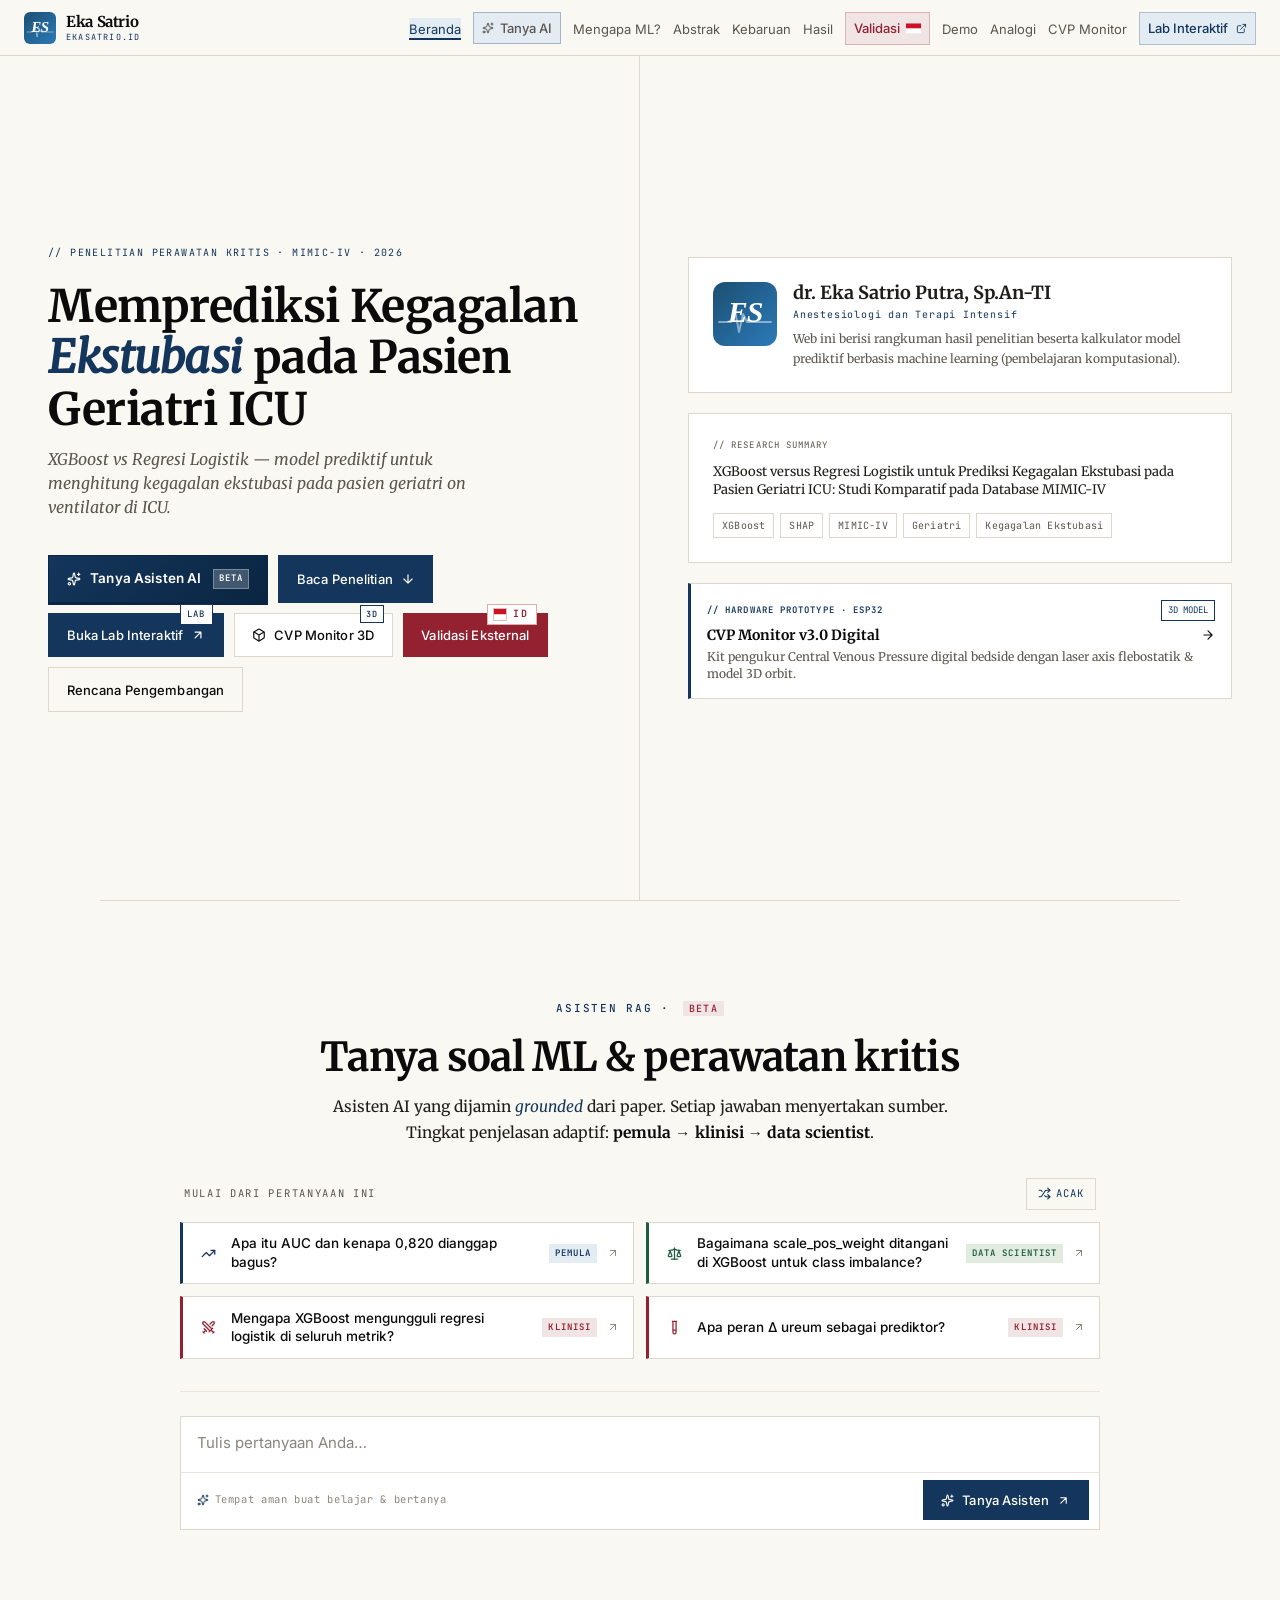
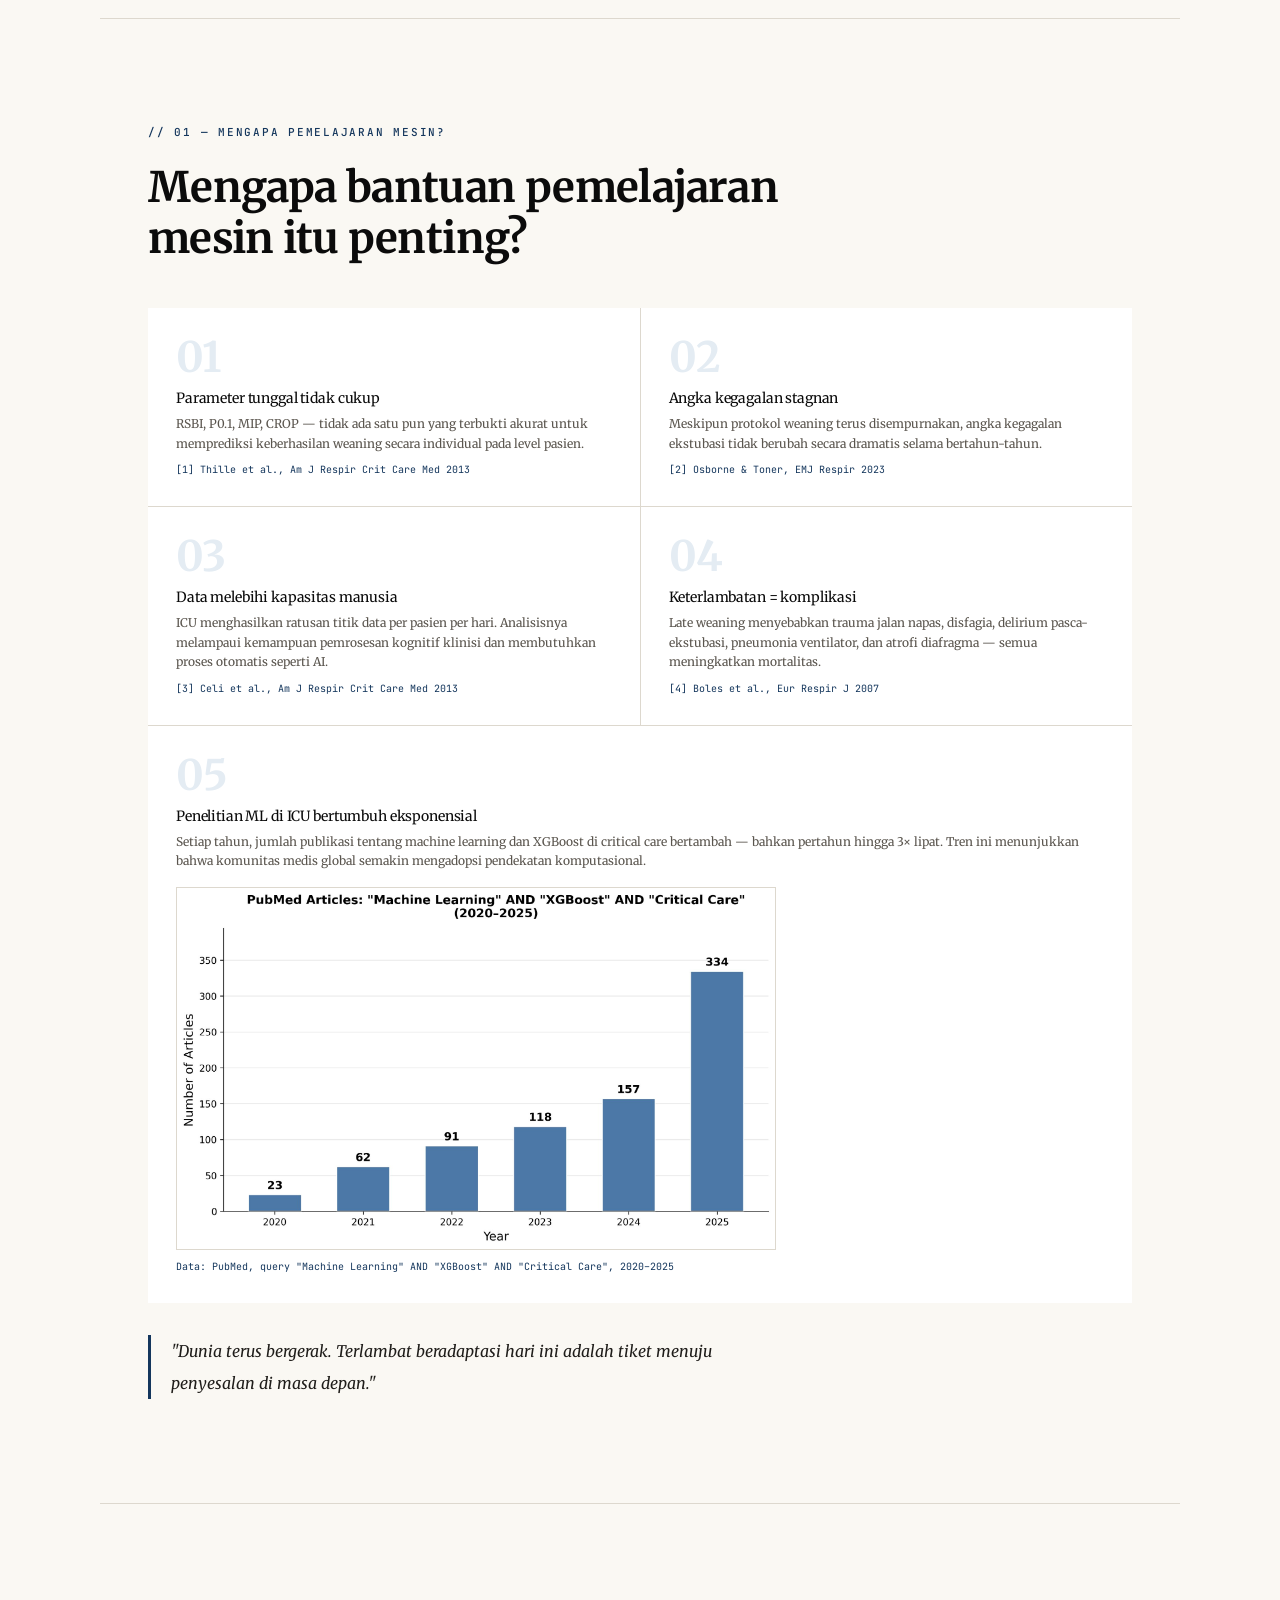
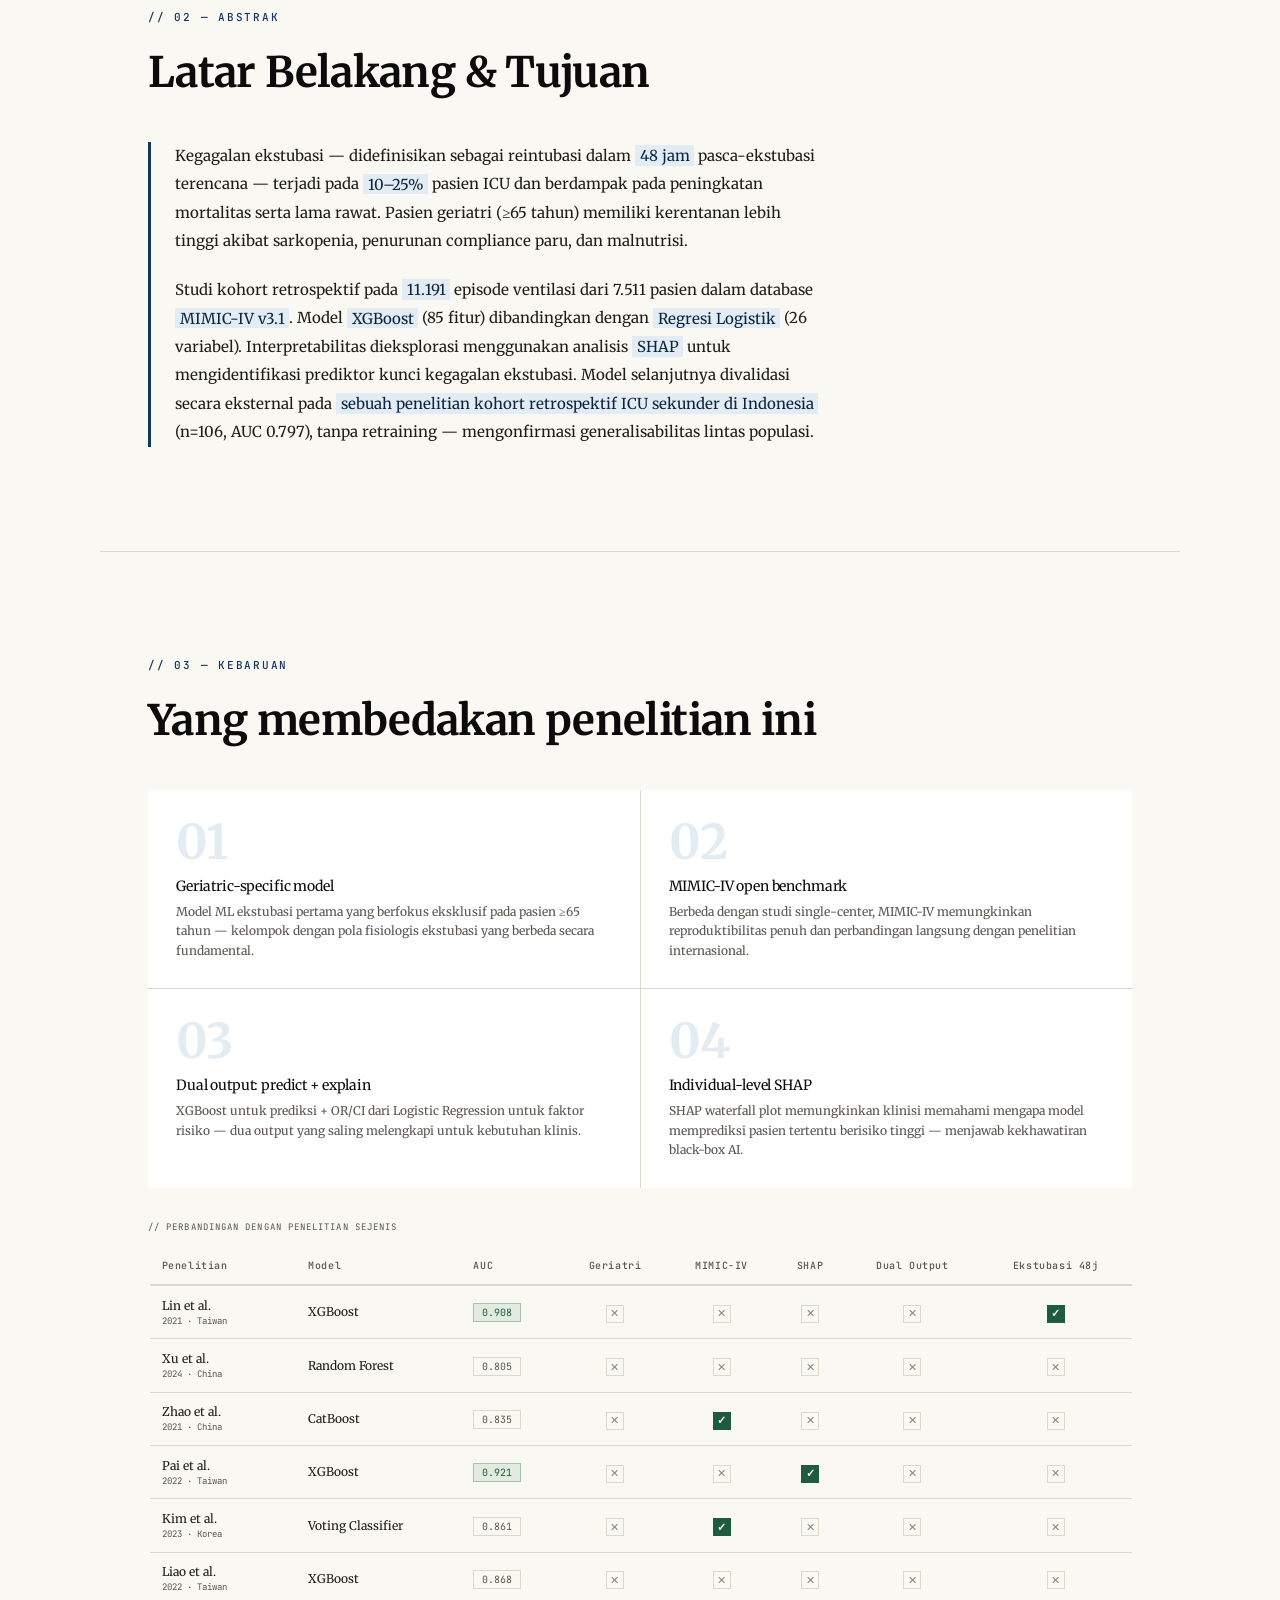
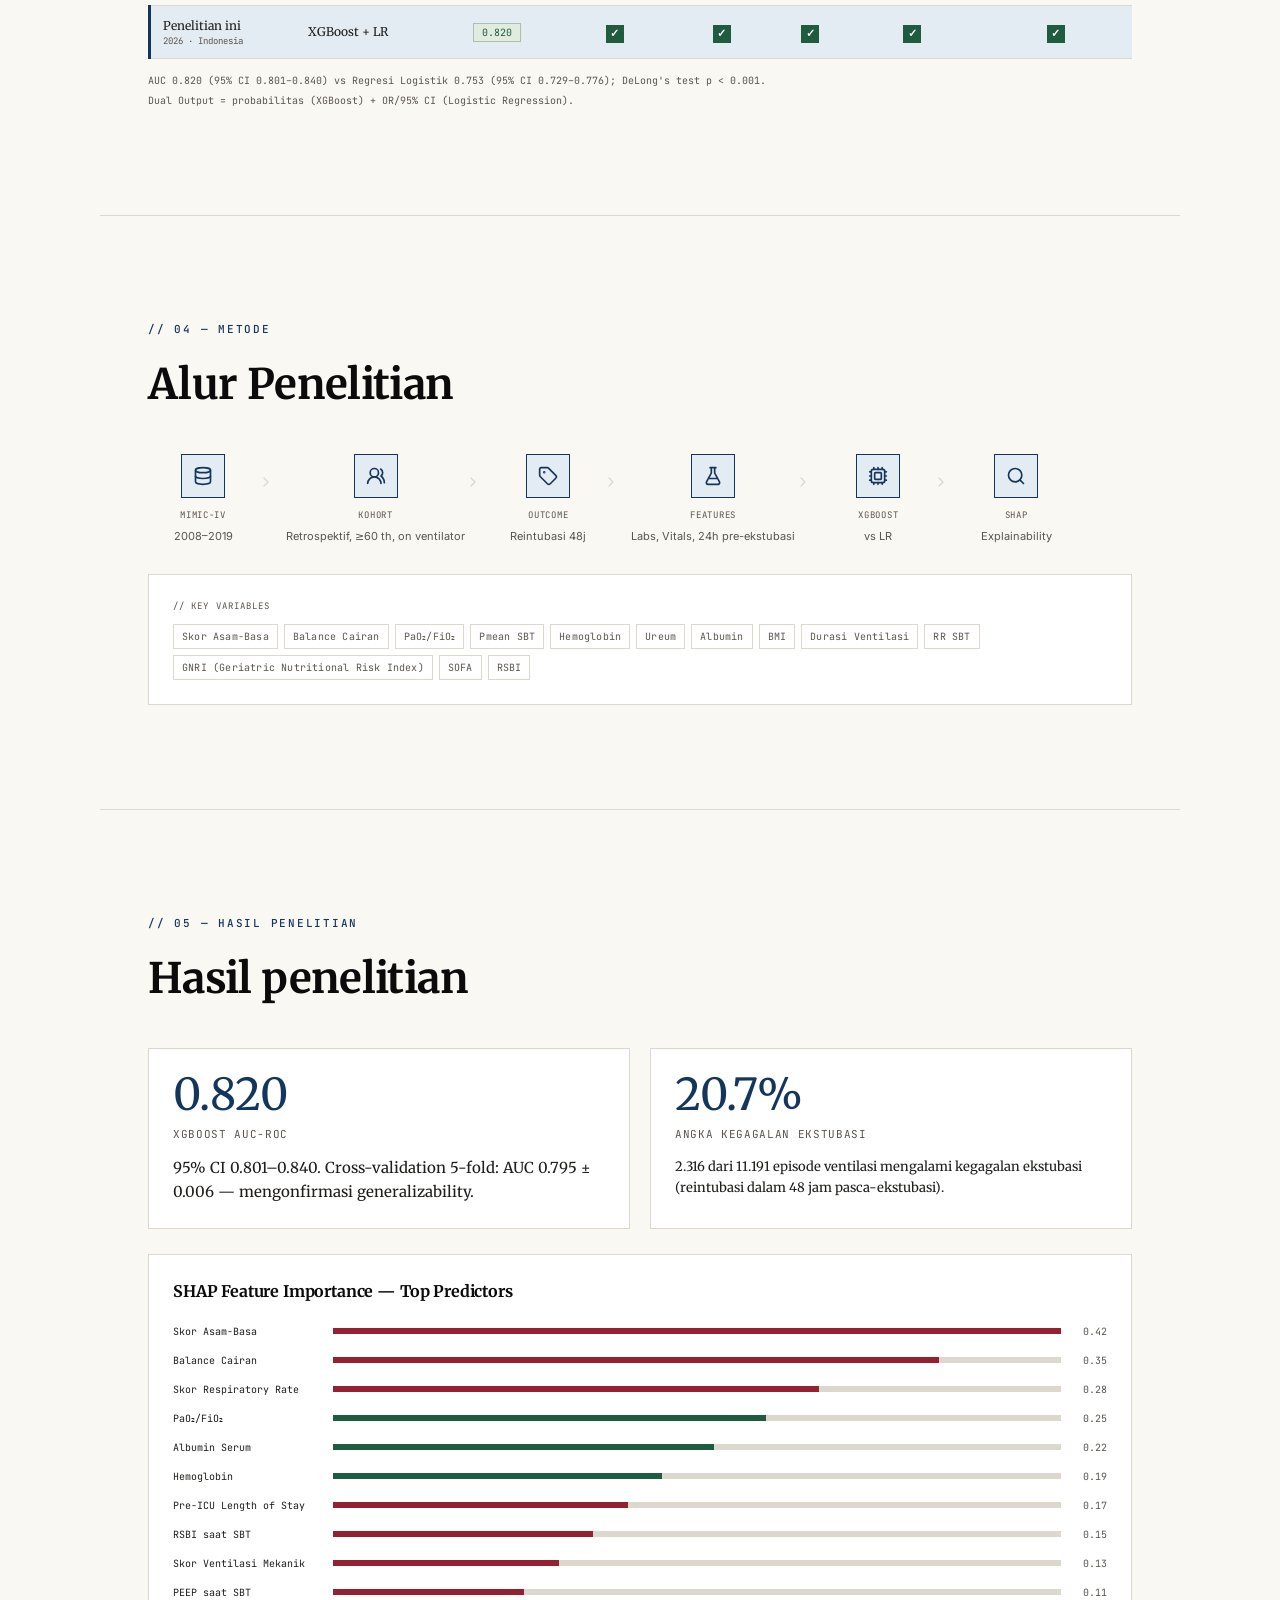
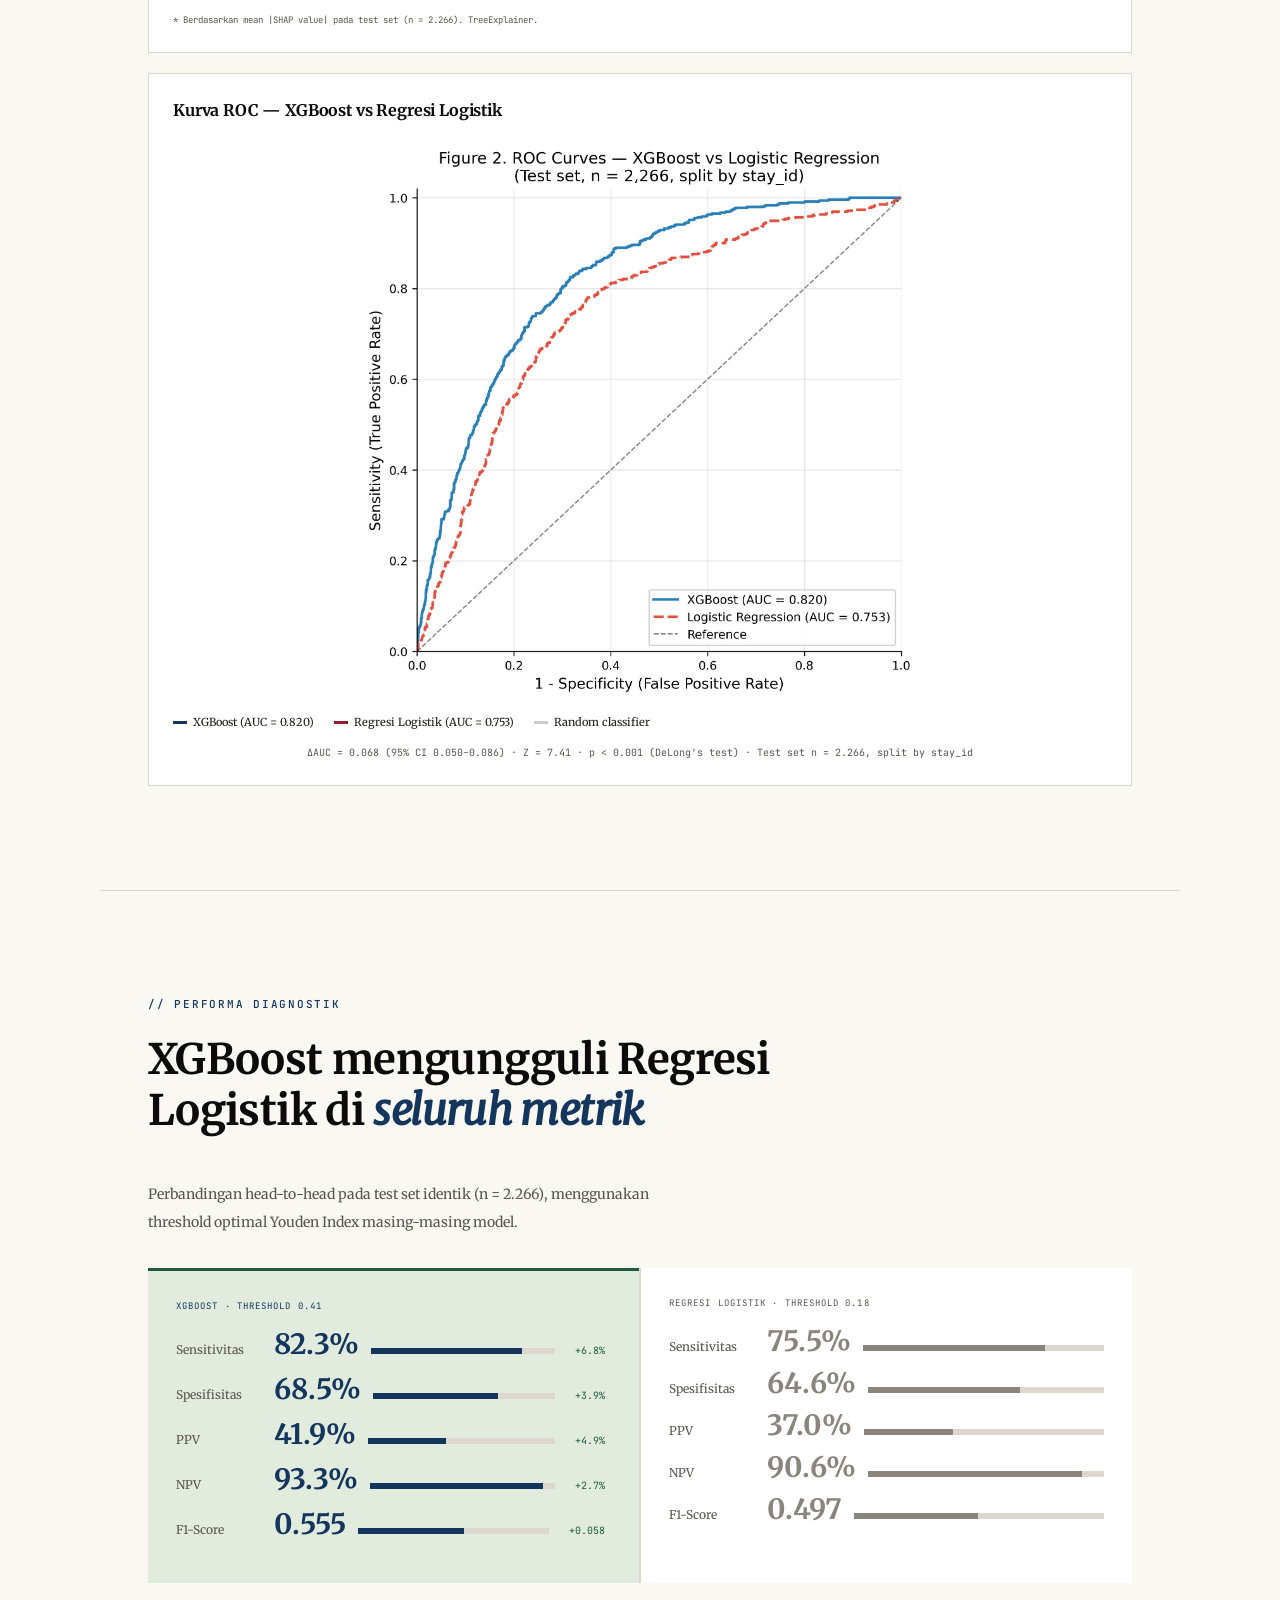
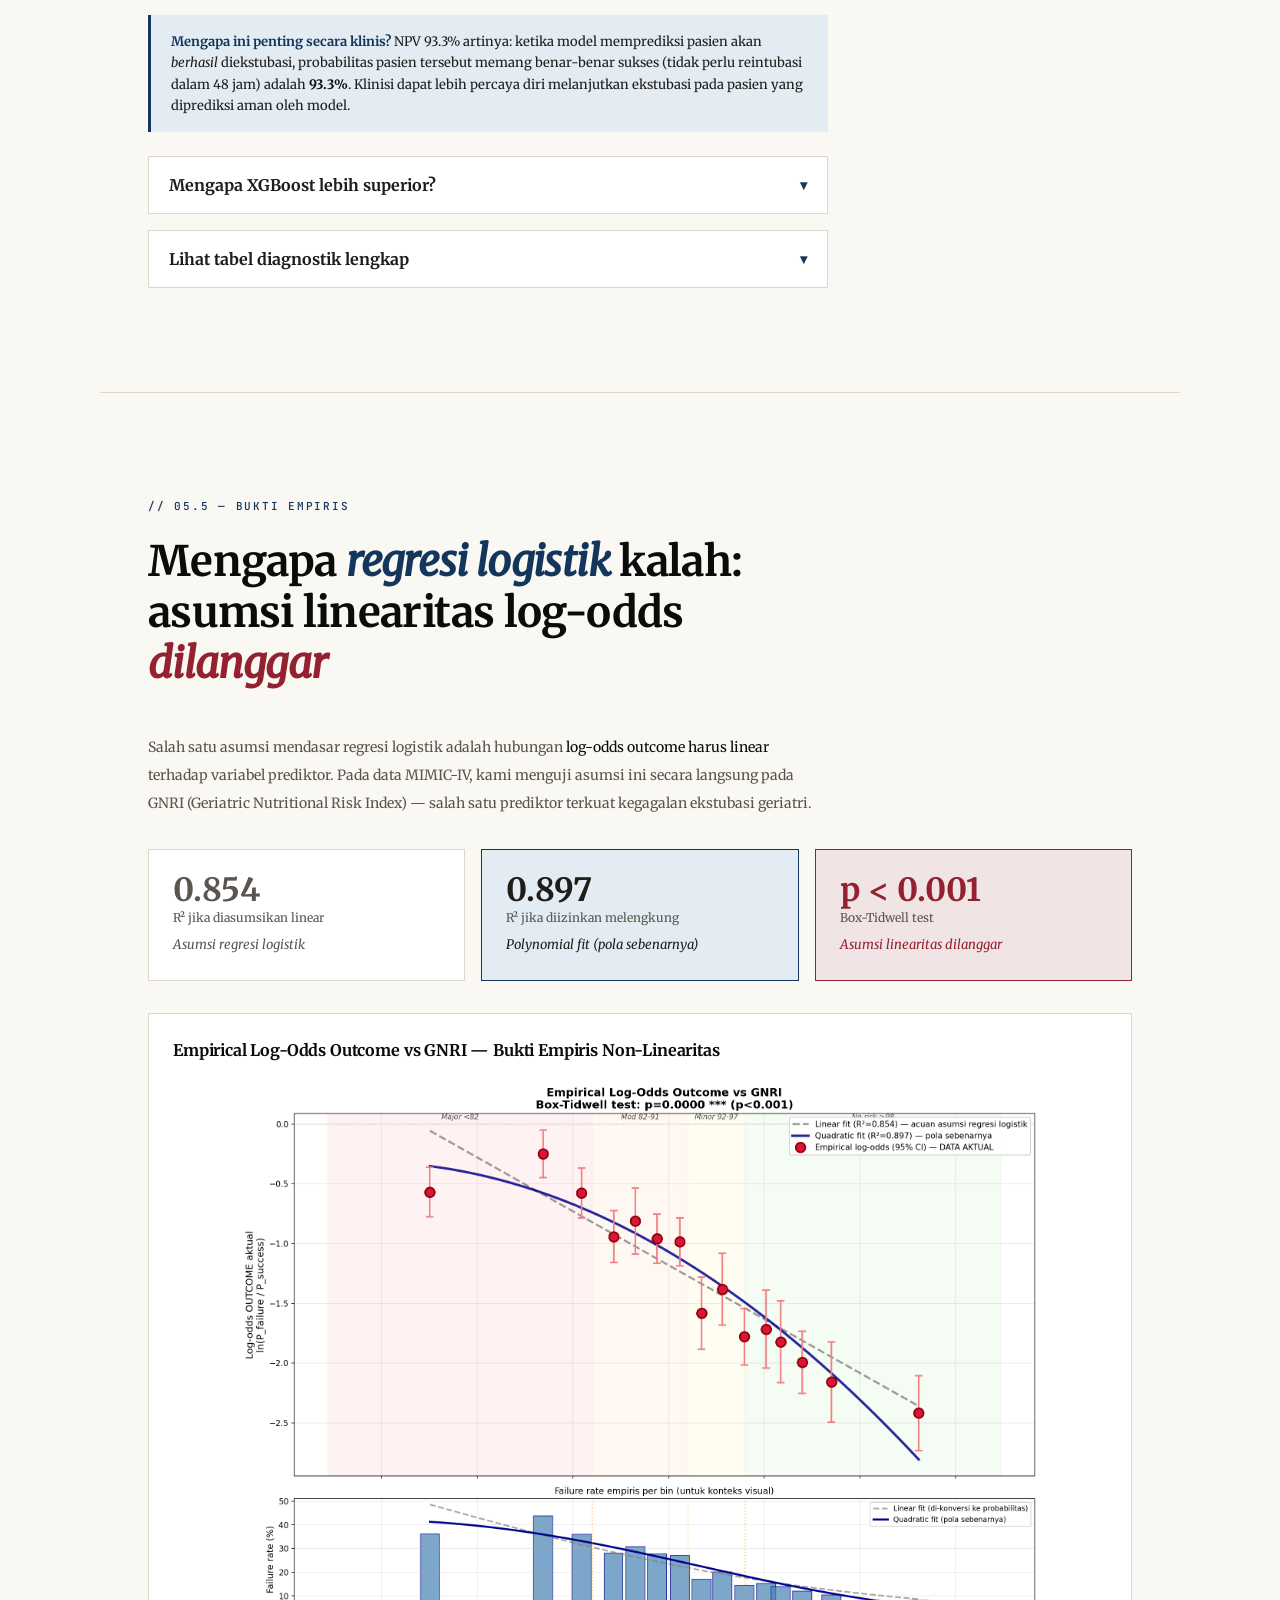
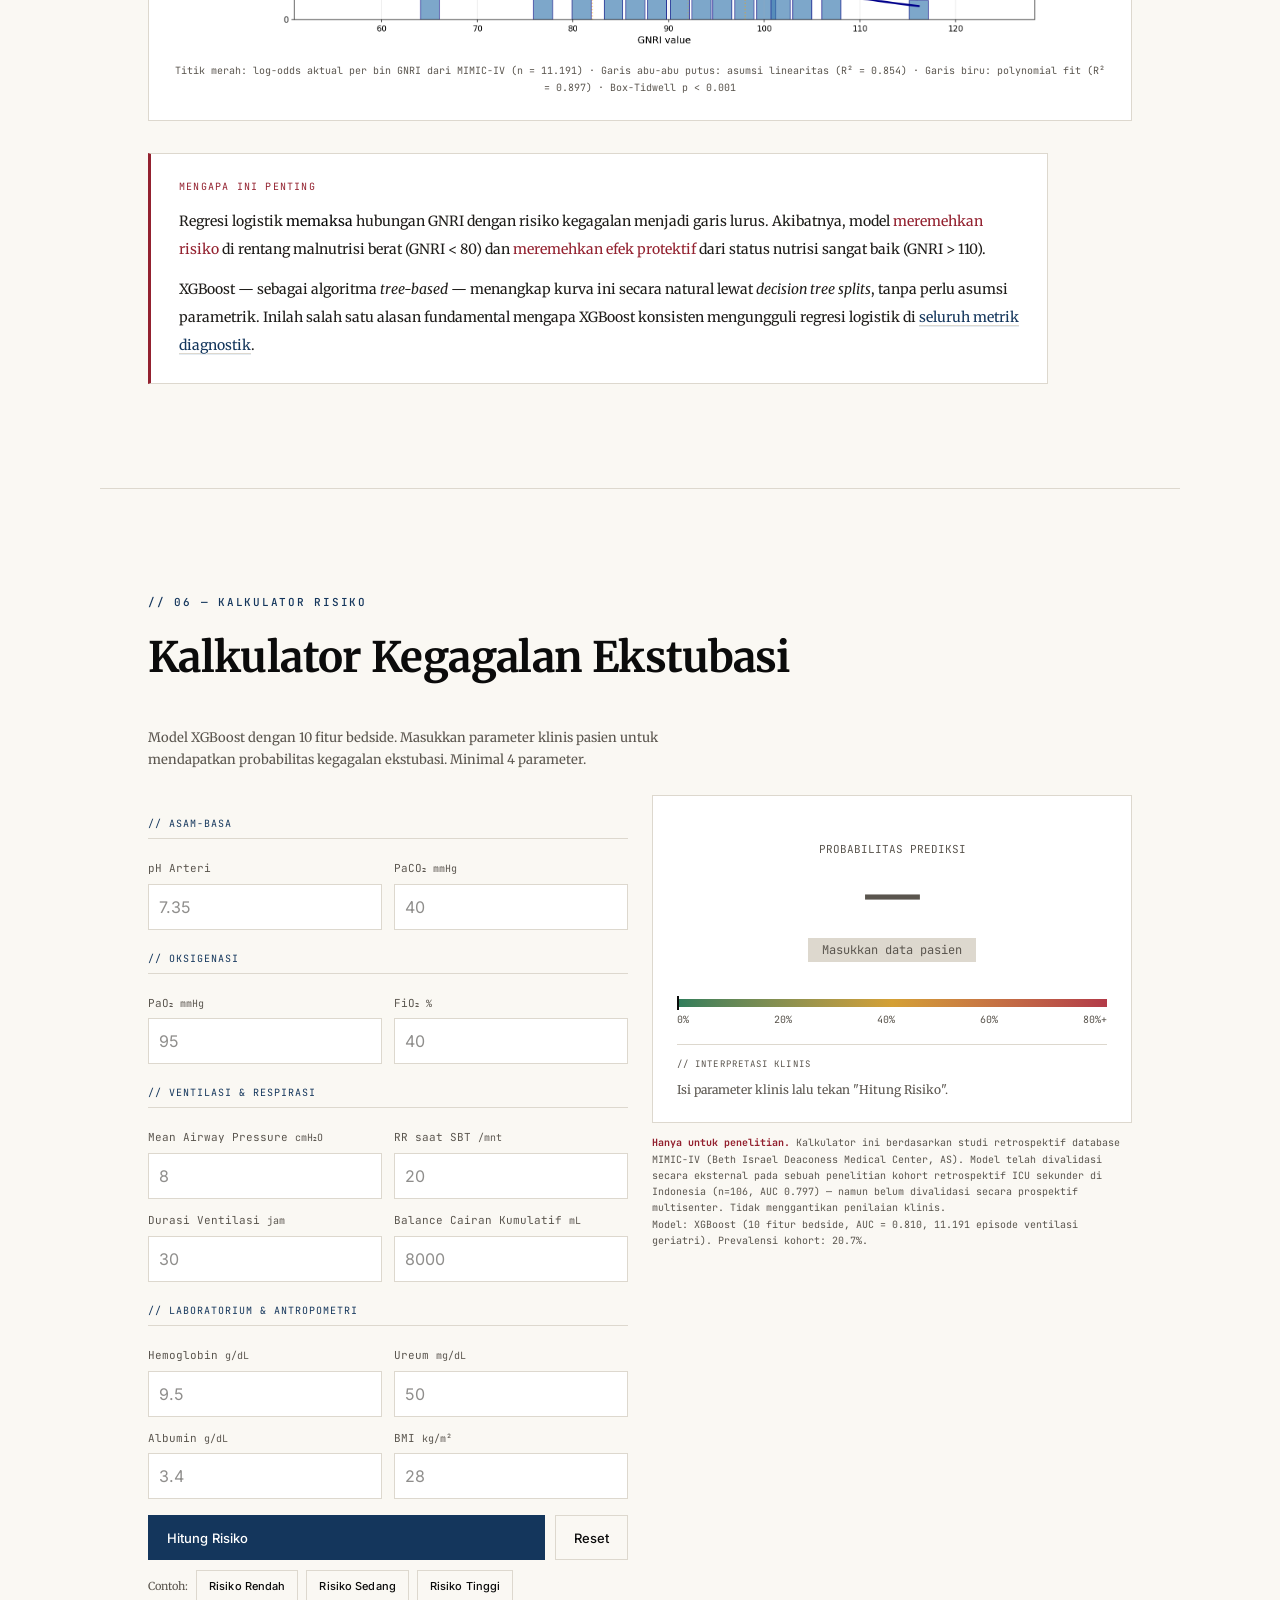
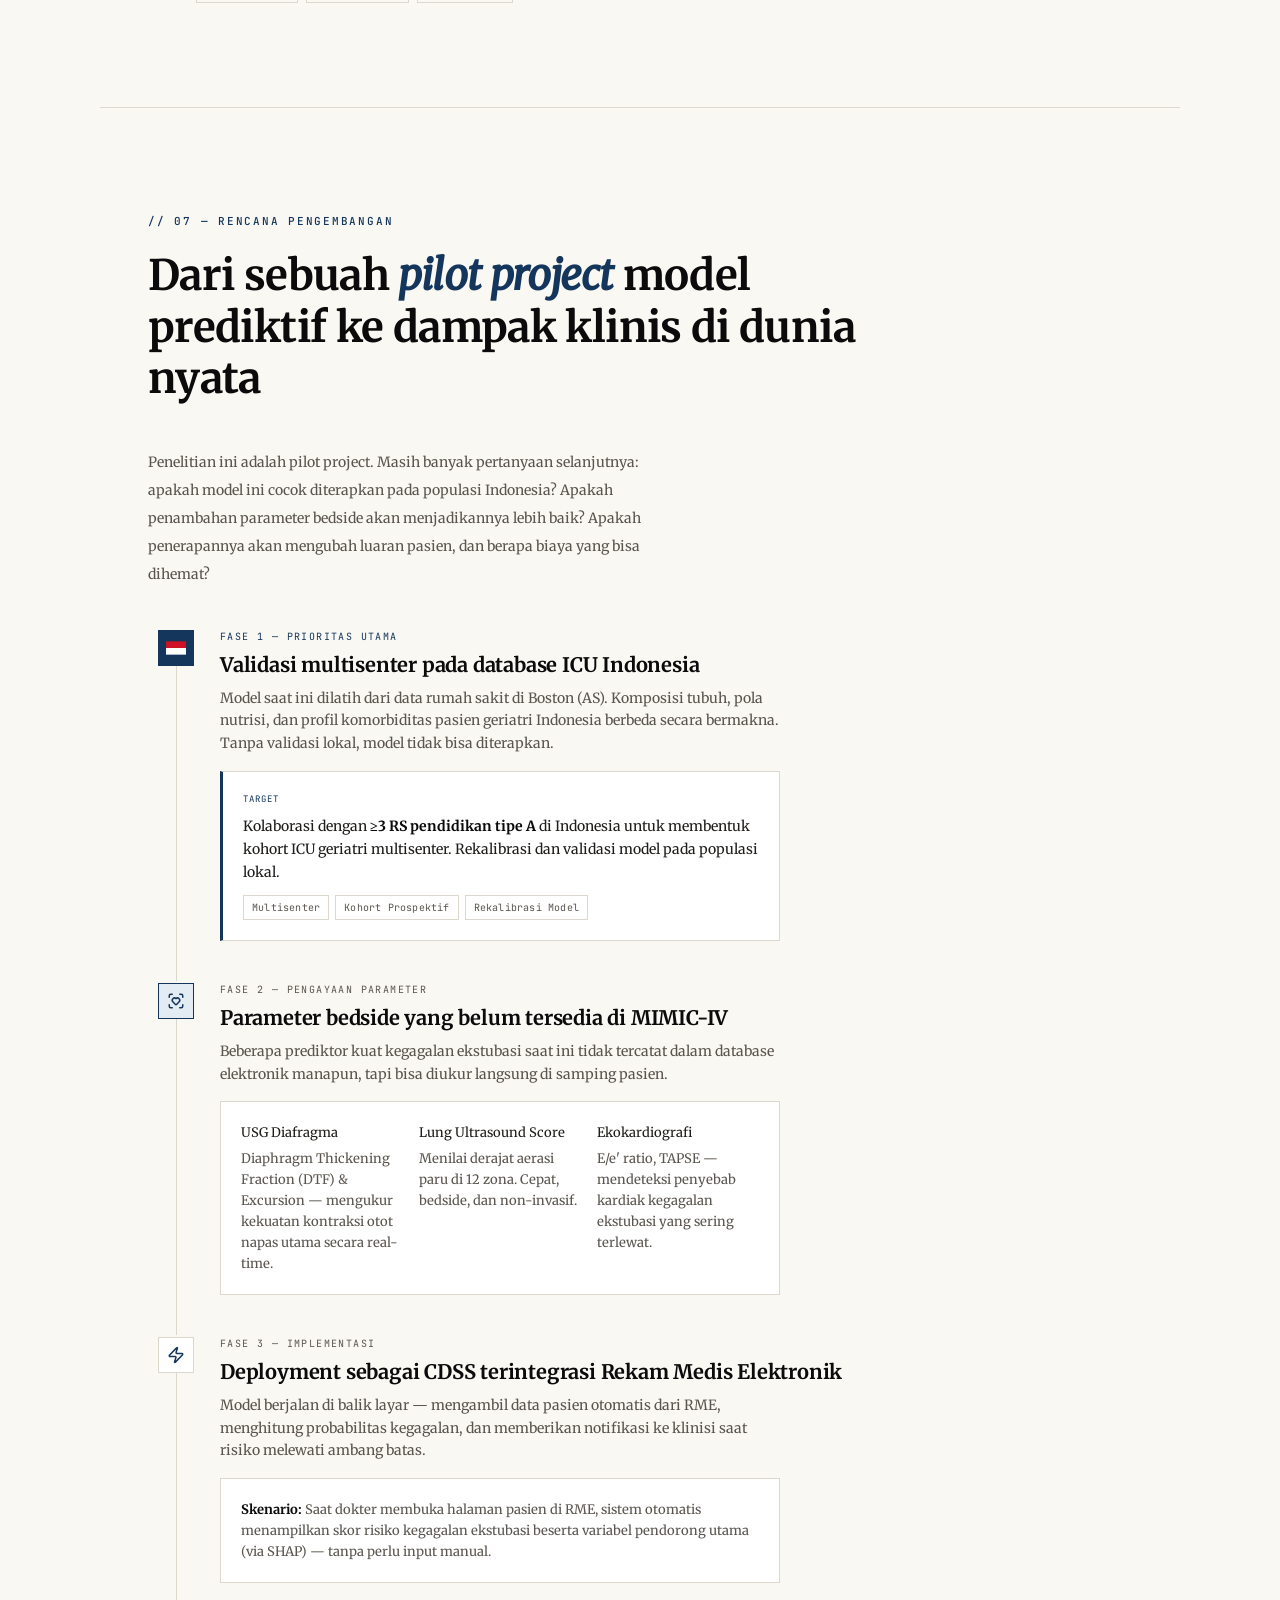
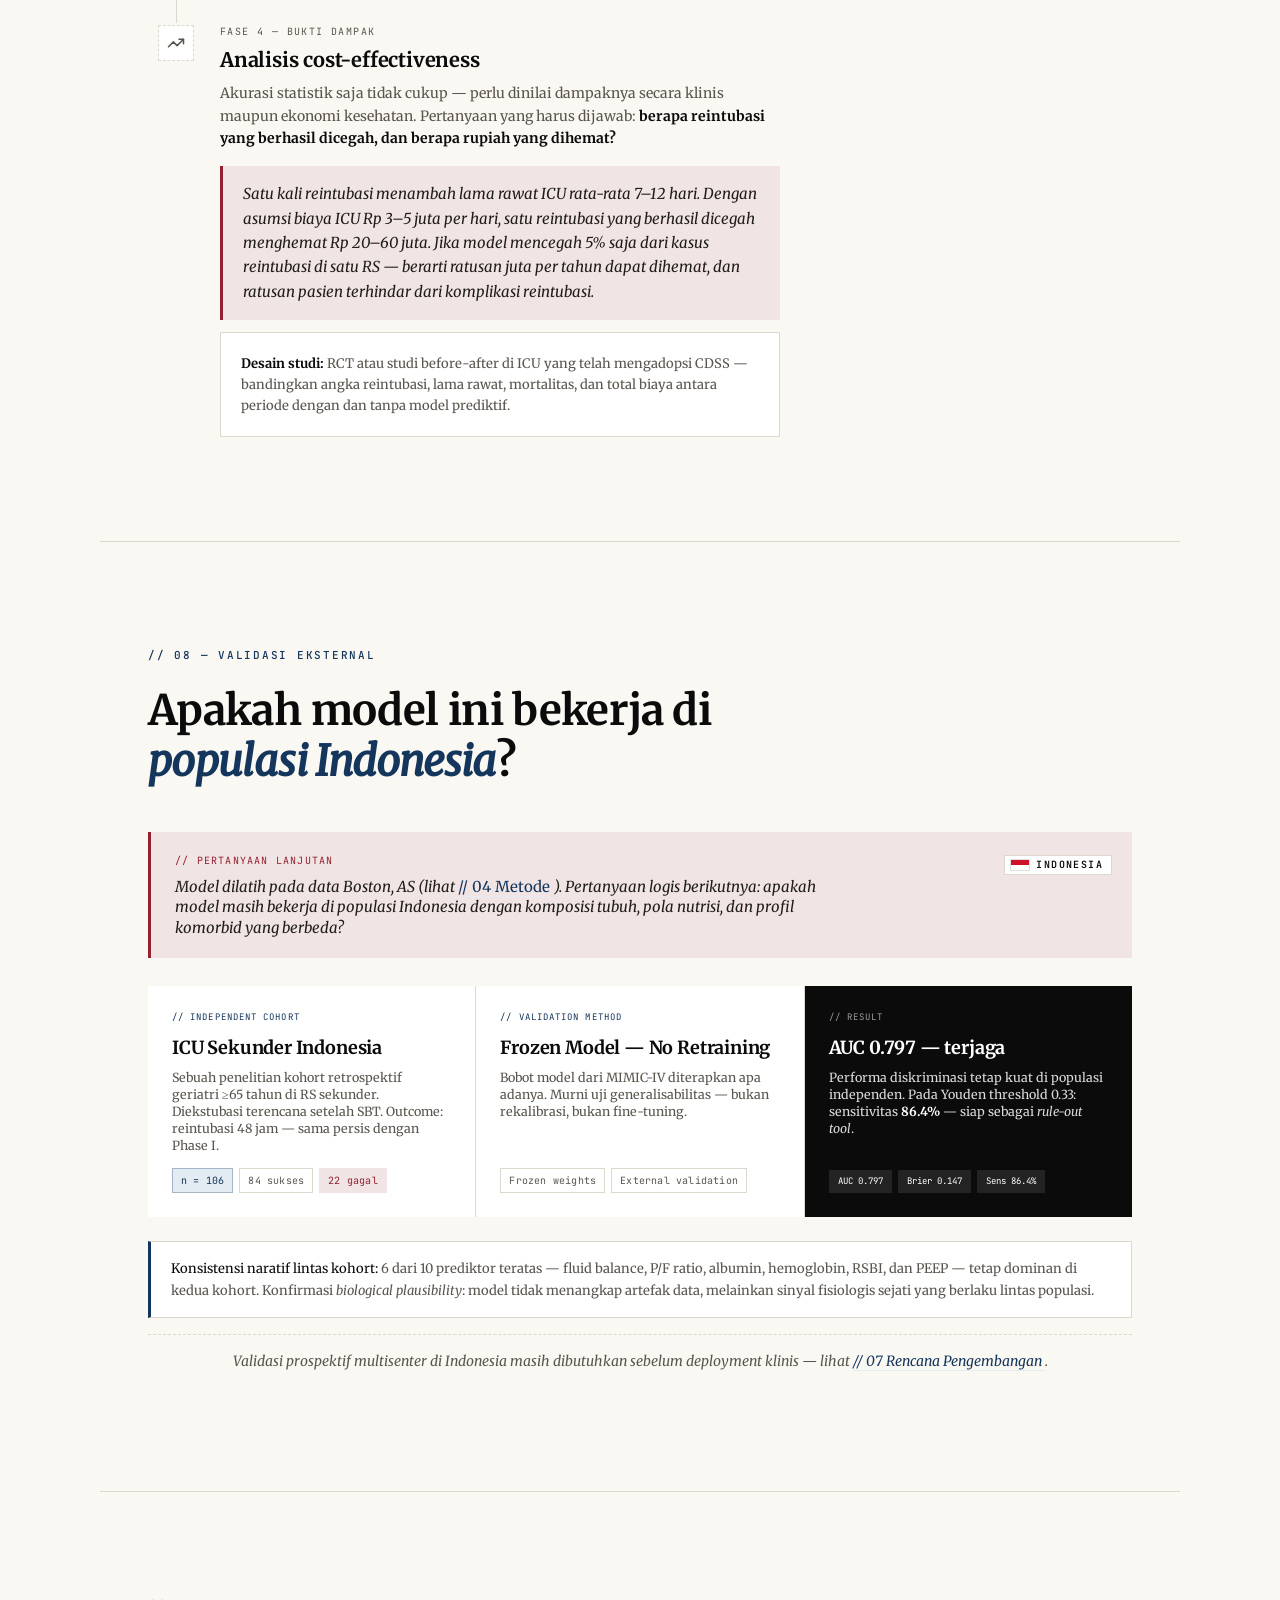
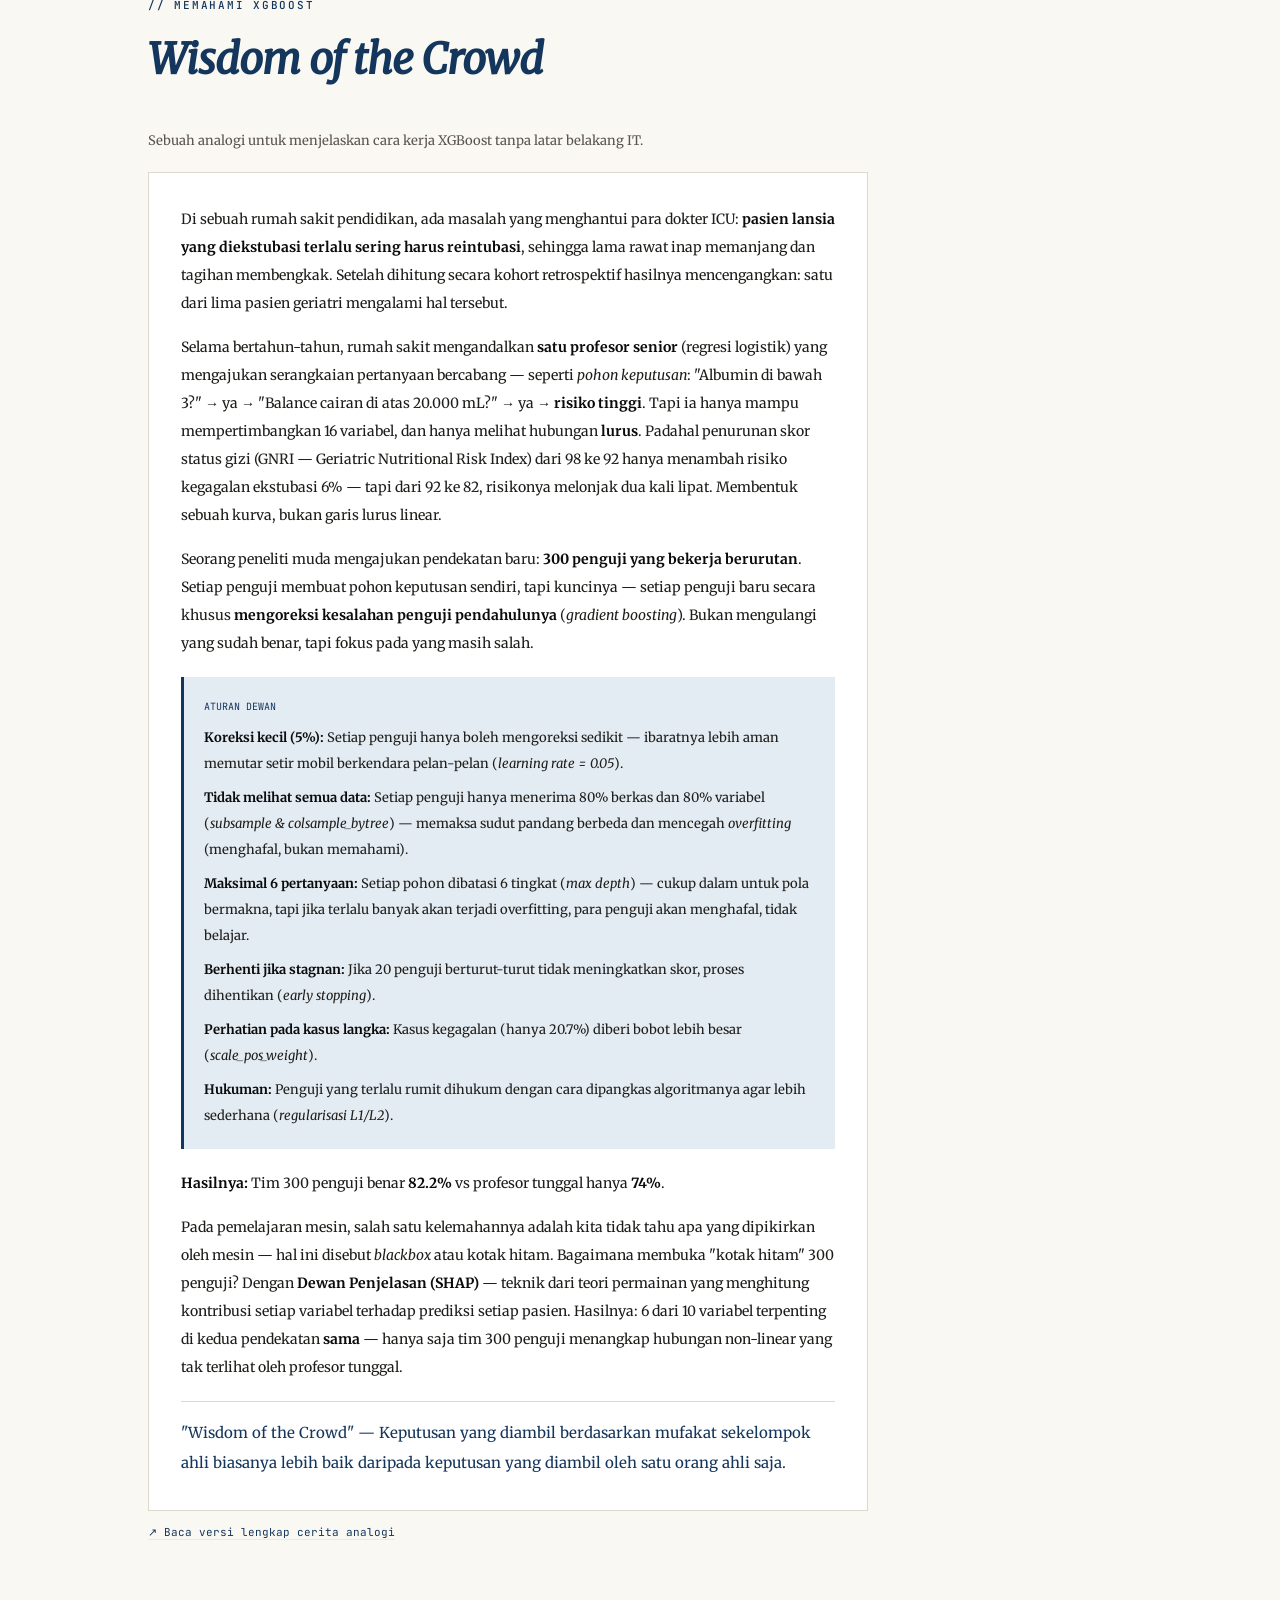
==== commit 0c574e30: "feat(hero): add CVP Monitor button and card to dashboard hero" ====
--- a/index.html
+++ b/index.html
@@ -1,6 +1,6 @@
-<!DOCTYPE html><html lang="id"> <head><meta charset="UTF-8"><meta name="viewport" content="width=device-width, initial-scale=1, viewport-fit=cover"><meta http-equiv="X-UA-Compatible" content="IE=edge"><title>dr. Eka Satrio Putra, Sp.An-TI — Prediksi Kegagalan Ekstubasi</title><meta name="description" content="Riset machine learning (XGBoost) untuk prediksi kegagalan ekstubasi pasien ICU di Indonesia oleh dr. Eka Satrio Putra, Sp.An-TI. Workflow, hasil, dan simulator interaktif berbasis 12 parameter klinis."><meta name="author" content="dr. Eka Satrio Putra, Sp.An-TI"><meta name="keywords" content="ekstubasi, prediksi kegagalan ekstubasi, XGBoost ICU, machine learning anestesi, dr. Eka Satrio Putra, Sp.An-TI, kedokteran intensif Indonesia, extubation failure prediction"><meta name="theme-color" content="#1B4F72"><meta name="color-scheme" content="light"><meta name="generator" content="Astro v6.3.1"><link rel="canonical" href="https://ekasatrio.id/"><link rel="alternate" hreflang="id" href="https://ekasatrio.id/"><link rel="alternate" hreflang="x-default" href="https://ekasatrio.id/"><meta property="og:type" content="article"><meta property="og:title" content="dr. Eka Satrio Putra, Sp.An-TI — Prediksi Kegagalan Ekstubasi"><meta property="og:description" content="Riset machine learning (XGBoost) untuk prediksi kegagalan ekstubasi pasien ICU di Indonesia oleh dr. Eka Satrio Putra, Sp.An-TI. Workflow, hasil, dan simulator interaktif berbasis 12 parameter klinis."><meta property="og:url" content="https://ekasatrio.id/"><meta property="og:site_name" content="Eka Satrio"><meta property="og:image" content="https://ekasatrio.id/og-image.png"><meta property="og:image:alt" content="dr. Eka Satrio Putra, Sp.An-TI — Prediksi Kegagalan Ekstubasi"><meta property="og:locale" content="id_ID"><meta name="twitter:card" content="summary_large_image"><meta name="twitter:title" content="dr. Eka Satrio Putra, Sp.An-TI — Prediksi Kegagalan Ekstubasi"><meta name="twitter:description" content="Riset machine learning (XGBoost) untuk prediksi kegagalan ekstubasi pasien ICU di Indonesia oleh dr. Eka Satrio Putra, Sp.An-TI. Workflow, hasil, dan simulator interaktif berbasis 12 parameter klinis."><meta name="twitter:image" content="https://ekasatrio.id/og-image.png"><link rel="icon" href="/favicon.svg" type="image/svg+xml"><link rel="icon" href="/favicon.ico" sizes="32x32"><link rel="apple-touch-icon" href="/apple-touch-icon.png"><link rel="manifest" href="/site.webmanifest"><link rel="mask-icon" href="/favicon.svg" color="#1B4F72"><script type="application/ld+json">{"@context":"https://schema.org","@type":"Person","name":"dr. Eka Satrio Putra, Sp.An-TI","jobTitle":"Konsultan Anestesiologi & Terapi Intensif","email":"mailto:ekasatrio@gmail.com","url":"https://ekasatrio.id","knowsAbout":["Anesthesiology","Intensive Care","Machine Learning in Medicine","Extubation Failure Prediction","XGBoost"]}</script><script type="application/ld+json">{"@context":"https://schema.org","@type":"WebSite","name":"dr. Eka Satrio Putra, Sp.An-TI","url":"https://ekasatrio.id","inLanguage":"id","description":"Riset machine learning (XGBoost) untuk prediksi kegagalan ekstubasi pasien ICU di Indonesia oleh dr. Eka Satrio Putra, Sp.An-TI. Workflow, hasil, dan simulator interaktif berbasis 12 parameter klinis."}</script><script type="application/ld+json">{"@context":"https://schema.org","@type":"ScholarlyArticle","headline":"XGBoost versus Regresi Logistik untuk Prediksi Kegagalan Ekstubasi pada Pasien Geriatri ICU","inLanguage":"id","author":{"@type":"Person","name":"dr. Eka Satrio Putra, Sp.An-TI","jobTitle":"Konsultan Anestesiologi & Terapi Intensif"},"about":["Extubation failure","XGBoost","MIMIC-IV","Geriatric ICU","SHAP"],"isAccessibleForFree":true,"keywords":"extubation failure, XGBoost, MIMIC-IV, geriatric ICU, machine learning, SHAP, Indonesia"}</script><link rel="stylesheet" href="/a/BaseLayout.BYNpT6sQ.css">
+<!DOCTYPE html><html lang="id"> <head><meta charset="UTF-8"><meta name="viewport" content="width=device-width, initial-scale=1, viewport-fit=cover"><meta http-equiv="X-UA-Compatible" content="IE=edge"><title>dr. Eka Satrio Putra, Sp.An-TI — Prediksi Kegagalan Ekstubasi</title><meta name="description" content="Riset machine learning (XGBoost) untuk prediksi kegagalan ekstubasi pasien ICU di Indonesia oleh dr. Eka Satrio Putra, Sp.An-TI. Workflow, hasil, dan simulator interaktif berbasis 12 parameter klinis."><meta name="author" content="dr. Eka Satrio Putra, Sp.An-TI"><meta name="keywords" content="ekstubasi, prediksi kegagalan ekstubasi, XGBoost ICU, machine learning anestesi, dr. Eka Satrio Putra, Sp.An-TI, kedokteran intensif Indonesia, extubation failure prediction"><meta name="theme-color" content="#1B4F72"><meta name="color-scheme" content="light"><meta name="generator" content="Astro v6.3.1"><link rel="canonical" href="https://ekasatrio.id/"><link rel="alternate" hreflang="id" href="https://ekasatrio.id/"><link rel="alternate" hreflang="x-default" href="https://ekasatrio.id/"><meta property="og:type" content="article"><meta property="og:title" content="dr. Eka Satrio Putra, Sp.An-TI — Prediksi Kegagalan Ekstubasi"><meta property="og:description" content="Riset machine learning (XGBoost) untuk prediksi kegagalan ekstubasi pasien ICU di Indonesia oleh dr. Eka Satrio Putra, Sp.An-TI. Workflow, hasil, dan simulator interaktif berbasis 12 parameter klinis."><meta property="og:url" content="https://ekasatrio.id/"><meta property="og:site_name" content="Eka Satrio"><meta property="og:image" content="https://ekasatrio.id/og-image.png"><meta property="og:image:alt" content="dr. Eka Satrio Putra, Sp.An-TI — Prediksi Kegagalan Ekstubasi"><meta property="og:locale" content="id_ID"><meta name="twitter:card" content="summary_large_image"><meta name="twitter:title" content="dr. Eka Satrio Putra, Sp.An-TI — Prediksi Kegagalan Ekstubasi"><meta name="twitter:description" content="Riset machine learning (XGBoost) untuk prediksi kegagalan ekstubasi pasien ICU di Indonesia oleh dr. Eka Satrio Putra, Sp.An-TI. Workflow, hasil, dan simulator interaktif berbasis 12 parameter klinis."><meta name="twitter:image" content="https://ekasatrio.id/og-image.png"><link rel="icon" href="/favicon.svg" type="image/svg+xml"><link rel="icon" href="/favicon.ico" sizes="32x32"><link rel="apple-touch-icon" href="/apple-touch-icon.png"><link rel="manifest" href="/site.webmanifest"><link rel="mask-icon" href="/favicon.svg" color="#1B4F72"><script type="application/ld+json">{"@context":"https://schema.org","@type":"Person","name":"dr. Eka Satrio Putra, Sp.An-TI","jobTitle":"Konsultan Anestesiologi & Terapi Intensif","email":"mailto:ekasatrio@gmail.com","url":"https://ekasatrio.id","knowsAbout":["Anesthesiology","Intensive Care","Machine Learning in Medicine","Extubation Failure Prediction","XGBoost"]}</script><script type="application/ld+json">{"@context":"https://schema.org","@type":"WebSite","name":"dr. Eka Satrio Putra, Sp.An-TI","url":"https://ekasatrio.id","inLanguage":"id","description":"Riset machine learning (XGBoost) untuk prediksi kegagalan ekstubasi pasien ICU di Indonesia oleh dr. Eka Satrio Putra, Sp.An-TI. Workflow, hasil, dan simulator interaktif berbasis 12 parameter klinis."}</script><script type="application/ld+json">{"@context":"https://schema.org","@type":"ScholarlyArticle","headline":"XGBoost versus Regresi Logistik untuk Prediksi Kegagalan Ekstubasi pada Pasien Geriatri ICU","inLanguage":"id","author":{"@type":"Person","name":"dr. Eka Satrio Putra, Sp.An-TI","jobTitle":"Konsultan Anestesiologi & Terapi Intensif"},"about":["Extubation failure","XGBoost","MIMIC-IV","Geriatric ICU","SHAP"],"isAccessibleForFree":true,"keywords":"extubation failure, XGBoost, MIMIC-IV, geriatric ICU, machine learning, SHAP, Indonesia"}</script><link rel="stylesheet" href="/a/BaseLayout.CPEFsD1-.css">
 <link rel="stylesheet" href="/a/Lightbox.DJwYR2rt.css">
-<link rel="stylesheet" href="/a/index.Bb_-LKJJ.css"><script type="module" src="/a/page.DubX8lW0.js"></script></head> <body> <script>
+<link rel="stylesheet" href="/a/index.CO2-KrOB.css"><script type="module" src="/a/page.DubX8lW0.js"></script></head> <body> <script>
       // Apply saved font-size scale to :root before paint (no flash on reload).
       try {
         var s = parseFloat(localStorage.getItem('ekasatrio:fs-scale'));
@@ -25,7 +25,7 @@
 </h1> <p class="hero-anim font-serif italic text-base text-[color:var(--color-muted)] mb-9 max-w-[440px]" data-astro-cid-anhloy43>
 XGBoost vs Regresi Logistik — model prediktif untuk menghitung kegagalan ekstubasi
       pada pasien geriatri on ventilator di ICU.
-</p> <div class="hero-anim flex flex-wrap gap-2.5" data-astro-cid-anhloy43> <a href="#asisten" class="btn-asisten" data-astro-cid-anhloy43> <svg width="14" height="14" viewBox="0 0 24 24" stroke-width="2" data-astro-cid-anhloy43="true" data-icon="lucide:sparkles">   <use href="#ai:lucide:sparkles"></use>  </svg> <span data-astro-cid-anhloy43>Tanya Asisten AI</span> <span class="btn-asisten__badge" data-astro-cid-anhloy43>BETA</span> </a> <a href="#abstract" class="btn-primary" data-astro-cid-anhloy43> <span data-astro-cid-anhloy43>Baca Penelitian</span> <svg width="14" height="14" stroke-width="2" data-astro-cid-anhloy43="true" data-icon="lucide:arrow-down">   <symbol id="ai:lucide:arrow-down" viewBox="0 0 24 24"><path fill="none" stroke="currentColor" stroke-linecap="round" stroke-linejoin="round" stroke-width="2" d="M12 5v14m7-7l-7 7l-7-7"/></symbol><use href="#ai:lucide:arrow-down"></use>  </svg> </a> <a href="https://xgboost.lab.ekasatrio.id" target="_blank" rel="noopener noreferrer" class="btn-lab" data-astro-cid-anhloy43> <span data-astro-cid-anhloy43>Buka Lab Interaktif</span> <svg width="14" height="14" stroke-width="2" data-astro-cid-anhloy43="true" data-icon="lucide:arrow-up-right">   <symbol id="ai:lucide:arrow-up-right" viewBox="0 0 24 24"><path fill="none" stroke="currentColor" stroke-linecap="round" stroke-linejoin="round" stroke-width="2" d="M7 7h10v10M7 17L17 7"/></symbol><use href="#ai:lucide:arrow-up-right"></use>  </svg> </a> <a href="#validasi" class="btn-warn btn-warn--flagged" data-astro-cid-anhloy43> <span data-astro-cid-anhloy43>Validasi Eksternal</span> <span role="img" aria-label="ID" class="indo-badge indo-badge--danger btn-floating-badge" data-astro-cid-bv4np6iu><span class="indo-badge__flag" aria-hidden="true" data-astro-cid-bv4np6iu><svg xmlns="http://www.w3.org/2000/svg" width="12" height="11" viewBox="0 0 24 16" preserveAspectRatio="none" data-astro-cid-bv4np6iu><rect width="24" height="8" fill="#CE1126" data-astro-cid-bv4np6iu></rect><rect y="8" width="24" height="8" fill="#FFFFFF" data-astro-cid-bv4np6iu></rect></svg></span><span class="indo-badge__label" data-astro-cid-bv4np6iu>ID</span></span> </a> <a href="#roadmap" class="btn-ghost" data-astro-cid-anhloy43>Rencana Pengembangan</a> </div> </div> <div class="px-5 md:px-12 py-8 md:py-12 flex flex-col justify-center gap-5" data-astro-cid-anhloy43> <article class="card hero-anim flex gap-4 items-start" aria-labelledby="profile-name" data-astro-cid-anhloy43> <img src="/favicon.svg" alt="" aria-hidden="true" width="64" height="64" class="w-16 h-16 block shrink-0" data-astro-cid-anhloy43> <div data-astro-cid-anhloy43> <p id="profile-name" class="font-serif text-lg font-bold leading-tight mb-0.5" data-astro-cid-anhloy43>
+</p> <div class="hero-anim flex flex-wrap gap-2.5" data-astro-cid-anhloy43> <a href="#asisten" class="btn-asisten" data-astro-cid-anhloy43> <svg width="14" height="14" viewBox="0 0 24 24" stroke-width="2" data-astro-cid-anhloy43="true" data-icon="lucide:sparkles">   <use href="#ai:lucide:sparkles"></use>  </svg> <span data-astro-cid-anhloy43>Tanya Asisten AI</span> <span class="btn-asisten__badge" data-astro-cid-anhloy43>BETA</span> </a> <a href="#abstract" class="btn-primary" data-astro-cid-anhloy43> <span data-astro-cid-anhloy43>Baca Penelitian</span> <svg width="14" height="14" stroke-width="2" data-astro-cid-anhloy43="true" data-icon="lucide:arrow-down">   <symbol id="ai:lucide:arrow-down" viewBox="0 0 24 24"><path fill="none" stroke="currentColor" stroke-linecap="round" stroke-linejoin="round" stroke-width="2" d="M12 5v14m7-7l-7 7l-7-7"/></symbol><use href="#ai:lucide:arrow-down"></use>  </svg> </a> <a href="https://xgboost.lab.ekasatrio.id" target="_blank" rel="noopener noreferrer" class="btn-lab" data-astro-cid-anhloy43> <span data-astro-cid-anhloy43>Buka Lab Interaktif</span> <svg width="14" height="14" stroke-width="2" data-astro-cid-anhloy43="true" data-icon="lucide:arrow-up-right">   <symbol id="ai:lucide:arrow-up-right" viewBox="0 0 24 24"><path fill="none" stroke="currentColor" stroke-linecap="round" stroke-linejoin="round" stroke-width="2" d="M7 7h10v10M7 17L17 7"/></symbol><use href="#ai:lucide:arrow-up-right"></use>  </svg> </a> <a href="/cvp-monitor" class="btn-cvp" data-astro-cid-anhloy43> <svg width="14" height="14" stroke-width="2" data-astro-cid-anhloy43="true" data-icon="lucide:box">   <symbol id="ai:lucide:box" viewBox="0 0 24 24"><g fill="none" stroke="currentColor" stroke-linecap="round" stroke-linejoin="round" stroke-width="2"><path d="M21 8a2 2 0 0 0-1-1.73l-7-4a2 2 0 0 0-2 0l-7 4A2 2 0 0 0 3 8v8a2 2 0 0 0 1 1.73l7 4a2 2 0 0 0 2 0l7-4A2 2 0 0 0 21 16Z"/><path d="m3.3 7l8.7 5l8.7-5M12 22V12"/></g></symbol><use href="#ai:lucide:box"></use>  </svg> <span data-astro-cid-anhloy43>CVP Monitor 3D</span> </a> <a href="#validasi" class="btn-warn btn-warn--flagged" data-astro-cid-anhloy43> <span data-astro-cid-anhloy43>Validasi Eksternal</span> <span role="img" aria-label="ID" class="indo-badge indo-badge--danger btn-floating-badge" data-astro-cid-bv4np6iu><span class="indo-badge__flag" aria-hidden="true" data-astro-cid-bv4np6iu><svg xmlns="http://www.w3.org/2000/svg" width="12" height="11" viewBox="0 0 24 16" preserveAspectRatio="none" data-astro-cid-bv4np6iu><rect width="24" height="8" fill="#CE1126" data-astro-cid-bv4np6iu></rect><rect y="8" width="24" height="8" fill="#FFFFFF" data-astro-cid-bv4np6iu></rect></svg></span><span class="indo-badge__label" data-astro-cid-bv4np6iu>ID</span></span> </a> <a href="#roadmap" class="btn-ghost" data-astro-cid-anhloy43>Rencana Pengembangan</a> </div> </div> <div class="px-5 md:px-12 py-8 md:py-12 flex flex-col justify-center gap-5" data-astro-cid-anhloy43> <article class="card hero-anim flex gap-4 items-start" aria-labelledby="profile-name" data-astro-cid-anhloy43> <img src="/favicon.svg" alt="" aria-hidden="true" width="64" height="64" class="w-16 h-16 block shrink-0" data-astro-cid-anhloy43> <div data-astro-cid-anhloy43> <p id="profile-name" class="font-serif text-lg font-bold leading-tight mb-0.5" data-astro-cid-anhloy43>
 dr. Eka Satrio Putra, Sp.An-TI
 </p> <p class="font-mono text-[10px] text-[color:var(--color-accent)] tracking-[0.08em] mb-1.5" data-astro-cid-anhloy43>
 Anestesiologi dan Terapi Intensif
@@ -67,7 +67,13 @@
            font-light normal-case tracking-normal pointer-events-none
            after:content-[''] after:absolute after:top-full after:left-1/2
            after:-translate-x-1/2 after:border-[6px] after:border-transparent
-           after:border-t-[color:var(--color-ink)]"> Kebutuhan reintubasi dalam rentang waktu 48 jam pasca-ekstubasi. </span> </span> </div> </article> </div> </section> <section id="asisten" class="sec sec-asisten" aria-labelledby="asisten-title" data-astro-cid-45js2okm> <div class="asisten-shell" data-astro-cid-45js2okm> <header class="asisten-head" data-astro-cid-45js2okm> <p class="sec-lbl asisten-eyebrow" data-astro-cid-45js2okm>
+           after:border-t-[color:var(--color-ink)]"> Kebutuhan reintubasi dalam rentang waktu 48 jam pasca-ekstubasi. </span> </span> </div> </article> <a href="/cvp-monitor" class="card hero-anim p-4 border-l-[3px] border-l-[color:var(--color-accent)] hover:bg-[color:var(--color-accent-soft)] transition-colors no-underline group block" data-astro-cid-anhloy43> <div class="flex items-center justify-between gap-3 mb-1" data-astro-cid-anhloy43> <span class="font-mono text-[9px] tracking-[0.12em] text-[color:var(--color-accent)] uppercase font-semibold" data-astro-cid-anhloy43>
+// Hardware Prototype · ESP32
+</span> <span class="font-mono text-[9px] text-[color:var(--color-accent)] bg-white border border-[color:var(--color-accent)] px-1.5 py-0.5" data-astro-cid-anhloy43>
+3D MODEL
+</span> </div> <p class="font-serif text-sm font-bold text-[color:var(--color-ink)] group-hover:text-[color:var(--color-accent)] flex items-center justify-between" data-astro-cid-anhloy43> <span data-astro-cid-anhloy43>CVP Monitor v3.0 Digital</span> <svg width="14" height="14" class="transition-transform group-hover:translate-x-1" data-astro-cid-anhloy43="true" data-icon="lucide:arrow-right">   <symbol id="ai:lucide:arrow-right" viewBox="0 0 24 24"><path fill="none" stroke="currentColor" stroke-linecap="round" stroke-linejoin="round" stroke-width="2" d="M5 12h14m-7-7l7 7l-7 7"/></symbol><use href="#ai:lucide:arrow-right"></use>  </svg> </p> <p class="text-xs text-[color:var(--color-muted)] mt-1 leading-snug" data-astro-cid-anhloy43>
+Kit pengukur Central Venous Pressure digital bedside dengan laser axis flebostatik & model 3D orbit.
+</p> </a> </div> </section> <section id="asisten" class="sec sec-asisten" aria-labelledby="asisten-title" data-astro-cid-45js2okm> <div class="asisten-shell" data-astro-cid-45js2okm> <header class="asisten-head" data-astro-cid-45js2okm> <p class="sec-lbl asisten-eyebrow" data-astro-cid-45js2okm>
 Asisten RAG · <span class="asisten-beta" data-astro-cid-45js2okm>BETA</span> </p> <h2 id="asisten-title" class="asisten-title" data-astro-cid-45js2okm>
 Tanya soal ML &amp; perawatan kritis
 </h2> <p class="asisten-lead" data-astro-cid-45js2okm>
@@ -256,7 +262,7 @@
 </p> </div> </section> <section id="simulator" class="sec" aria-labelledby="sim-title"> <p class="sec-lbl">// 06 — Kalkulator Risiko</p> <h2 id="sim-title" class="sec-h2">Kalkulator Kegagalan Ekstubasi</h2> <p class="text-[13px] text-[color:var(--color-muted)] mb-6 max-w-[600px]">
 Model XGBoost dengan 10 fitur bedside. Masukkan parameter klinis pasien untuk mendapatkan
     probabilitas kegagalan ekstubasi. Minimal 4 parameter.
-</p> <style>astro-island,astro-slot,astro-static-slot{display:contents}</style><script>(()=>{var a=(s,i,o)=>{let r=async()=>{await(await s())()},t=typeof i.value=="object"?i.value:void 0,c={rootMargin:t==null?void 0:t.rootMargin},n=new IntersectionObserver(e=>{for(let l of e)if(l.isIntersecting){n.disconnect(),r();break}},c);for(let e of o.children)n.observe(e)};(self.Astro||(self.Astro={})).visible=a;window.dispatchEvent(new Event("astro:visible"));})();</script><script>(()=>{var g=Object.defineProperty;var w=(c,s,d)=>s in c?g(c,s,{enumerable:!0,configurable:!0,writable:!0,value:d}):c[s]=d;var l=(c,s,d)=>w(c,typeof s!="symbol"?s+"":s,d);var E=new Set(["__proto__","constructor","prototype"]);{let c={0:t=>y(t),1:t=>d(t),2:t=>new RegExp(t),3:t=>new Date(t),4:t=>new Map(d(t)),5:t=>new Set(d(t)),6:t=>BigInt(t),7:t=>new URL(t),8:t=>new Uint8Array(t),9:t=>new Uint16Array(t),10:t=>new Uint32Array(t),11:t=>Number.POSITIVE_INFINITY*t},s=t=>{let[p,e]=t;return p in c?c[p](e):void 0},d=t=>t.map(s),y=t=>typeof t!="object"||t===null?t:Object.fromEntries(Object.entries(t).map(([p,e])=>[p,s(e)]));class f extends HTMLElement{constructor(){super(...arguments);l(this,"Component");l(this,"hydrator");l(this,"hydrate",async()=>{var b;if(!this.hydrator||!this.isConnected)return;let e=(b=this.parentElement)==null?void 0:b.closest("astro-island[ssr]");if(e){e.addEventListener("astro:hydrate",this.hydrate,{once:!0});return}let n=this.querySelectorAll("astro-slot"),r={},i=this.querySelectorAll("template[data-astro-template]");for(let o of i){let a=o.closest(this.tagName);a!=null&&a.isSameNode(this)&&(r[o.getAttribute("data-astro-template")||"default"]=o.innerHTML,o.remove())}for(let o of n){let a=o.closest(this.tagName);a!=null&&a.isSameNode(this)&&(r[o.getAttribute("name")||"default"]=o.innerHTML)}let u;try{u=this.hasAttribute("props")?y(JSON.parse(this.getAttribute("props"))):{}}catch(o){let a=this.getAttribute("component-url")||"<unknown>",v=this.getAttribute("component-export");throw v&&(a+=` (export ${v})`),console.error(`[hydrate] Error parsing props for component ${a}`,this.getAttribute("props"),o),o}let h;await this.hydrator(this)(this.Component,u,r,{client:this.getAttribute("client")}),this.removeAttribute("ssr"),this.dispatchEvent(new CustomEvent("astro:hydrate"))});l(this,"unmount",()=>{this.isConnected||this.dispatchEvent(new CustomEvent("astro:unmount"))})}disconnectedCallback(){document.removeEventListener("astro:after-swap",this.unmount),document.addEventListener("astro:after-swap",this.unmount,{once:!0})}connectedCallback(){if(!this.hasAttribute("await-children")||document.readyState==="interactive"||document.readyState==="complete")this.childrenConnectedCallback();else{let e=()=>{document.removeEventListener("DOMContentLoaded",e),n.disconnect(),this.childrenConnectedCallback()},n=new MutationObserver(()=>{var r;((r=this.lastChild)==null?void 0:r.nodeType)===Node.COMMENT_NODE&&this.lastChild.nodeValue==="astro:end"&&(this.lastChild.remove(),e())});n.observe(this,{childList:!0}),document.addEventListener("DOMContentLoaded",e)}}async childrenConnectedCallback(){let e=this.getAttribute("before-hydration-url");e&&await import(e),this.start()}getRetryImportUrl(e){let n=new URL(e,document.baseURI),r=`astro-retry=${Date.now()}`,i=n.hash.replace(/^#/,"");return n.hash=i?`${i}&${r}`:r,n.toString()}async importWithRetry(e){try{return await import(e)}catch(n){return await new Promise(r=>setTimeout(r,1e3)),import(this.getRetryImportUrl(e))}}handleHydrationError(e){let n=this.getAttribute("component-url"),r=new CustomEvent("astro:hydration-error",{cancelable:!0,bubbles:!0,composed:!0,detail:{error:e,componentUrl:n}});this.dispatchEvent(r)&&console.error(`[astro-island] Error hydrating ${n}`,e)}async start(){let e=JSON.parse(this.getAttribute("opts")),n=this.getAttribute("client");if(Astro[n]===void 0){window.addEventListener(`astro:${n}`,()=>this.start(),{once:!0});return}try{await Astro[n](async()=>{let r=this.getAttribute("renderer-url");try{let[i,{default:u}]=await Promise.all([this.importWithRetry(this.getAttribute("component-url")),r?this.importWithRetry(r):Promise.resolve({default:()=>()=>{}})]),h=this.getAttribute("component-export")||"default";if(h.includes(".")){this.Component=i;for(let m of h.split(".")){if(E.has(m)||!this.Component||typeof this.Component!="object"&&typeof this.Component!="function"||!Object.hasOwn(this.Component,m))throw new Error(`Invalid component export path: ${h}`);this.Component=this.Component[m]}}else{if(E.has(h))throw new Error(`Invalid component export path: ${h}`);this.Component=i[h]}return this.hydrator=u,this.hydrate}catch(i){return this.handleHydrationError(i),()=>{}}},e,this)}catch(r){this.handleHydrationError(r)}}attributeChangedCallback(){this.hydrate()}}l(f,"observedAttributes",["props"]),customElements.get("astro-island")||customElements.define("astro-island",f)}})();</script><astro-island uid="Z3degc" component-url="/a/Simulator.C5y0m3lx.js" component-export="default" renderer-url="/a/client.svelte.DT_VC8mp.js" props="{}" ssr client="visible" opts="{&quot;name&quot;:&quot;SimulatorIsland&quot;,&quot;value&quot;:true}" await-children><!--[--><div class="grid grid-cols-1 md:grid-cols-2 gap-6"><div><p class="font-mono text-[10px] tracking-[0.1em] uppercase text-[color:var(--color-accent)] my-5 pb-1.5 border-b border-[color:var(--color-line)]">// Asam-Basa</p> <div class="grid grid-cols-1 sm:grid-cols-2 gap-3 mb-4"><label class="flex flex-col gap-1.5"><span class="text-[11px] font-mono text-[color:var(--color-muted)]">pH Arteri</span> <input type="number" step="0.01" min="6.5" max="8.0" placeholder="7.35" value="" class="text-base p-2.5 border border-[color:var(--color-line)] font-sans bg-[color:var(--color-surface)] focus:outline-none focus:border-[color:var(--color-accent)] focus:ring-1 focus:ring-[color:var(--color-accent)]"/> <!--[-1--><!--]--></label> <label class="flex flex-col gap-1.5"><span class="text-[11px] font-mono text-[color:var(--color-muted)]">PaCO₂ <span class="text-[10px]">mmHg</span></span> <input type="number" step="1" min="0" placeholder="40" value="" class="text-base p-2.5 border border-[color:var(--color-line)] font-sans bg-[color:var(--color-surface)] focus:outline-none focus:border-[color:var(--color-accent)] focus:ring-1 focus:ring-[color:var(--color-accent)]"/></label></div> <p class="font-mono text-[10px] tracking-[0.1em] uppercase text-[color:var(--color-accent)] my-5 pb-1.5 border-b border-[color:var(--color-line)]">// Oksigenasi</p> <div class="grid grid-cols-1 sm:grid-cols-2 gap-3 mb-4"><label class="flex flex-col gap-1.5"><span class="text-[11px] font-mono text-[color:var(--color-muted)]">PaO₂ <span class="text-[10px]">mmHg</span></span> <input type="number" step="1" min="0" placeholder="95" value="" class="text-base p-2.5 border border-[color:var(--color-line)] font-sans bg-[color:var(--color-surface)] focus:outline-none focus:border-[color:var(--color-accent)] focus:ring-1 focus:ring-[color:var(--color-accent)]"/></label> <label class="flex flex-col gap-1.5"><span class="text-[11px] font-mono text-[color:var(--color-muted)]">FiO₂ <span class="text-[10px]">%</span></span> <input type="number" step="1" min="21" max="100" placeholder="40" value="" class="text-base p-2.5 border border-[color:var(--color-line)] font-sans bg-[color:var(--color-surface)] focus:outline-none focus:border-[color:var(--color-accent)] focus:ring-1 focus:ring-[color:var(--color-accent)]"/> <!--[-1--><!--]--></label></div> <p class="font-mono text-[10px] tracking-[0.1em] uppercase text-[color:var(--color-accent)] my-5 pb-1.5 border-b border-[color:var(--color-line)]">// Ventilasi &amp; Respirasi</p> <div class="grid grid-cols-1 sm:grid-cols-2 gap-3 mb-4"><label class="flex flex-col gap-1.5"><span class="text-[11px] font-mono text-[color:var(--color-muted)]">Mean Airway Pressure <span class="text-[10px]">cmH₂O</span></span> <input type="number" step="0.5" min="0" placeholder="8" value="" class="text-base p-2.5 border border-[color:var(--color-line)] font-sans bg-[color:var(--color-surface)] focus:outline-none focus:border-[color:var(--color-accent)] focus:ring-1 focus:ring-[color:var(--color-accent)]"/></label> <label class="flex flex-col gap-1.5"><span class="text-[11px] font-mono text-[color:var(--color-muted)]">RR saat SBT <span class="text-[10px]">/mnt</span></span> <input type="number" step="1" min="0" placeholder="20" value="" class="text-base p-2.5 border border-[color:var(--color-line)] font-sans bg-[color:var(--color-surface)] focus:outline-none focus:border-[color:var(--color-accent)] focus:ring-1 focus:ring-[color:var(--color-accent)]"/></label> <label class="flex flex-col gap-1.5"><span class="text-[11px] font-mono text-[color:var(--color-muted)]">Durasi Ventilasi <span class="text-[10px]">jam</span></span> <input type="number" step="1" min="12" placeholder="30" value="" class="text-base p-2.5 border border-[color:var(--color-line)] font-sans bg-[color:var(--color-surface)] focus:outline-none focus:border-[color:var(--color-accent)] focus:ring-1 focus:ring-[color:var(--color-accent)]"/></label> <label class="flex flex-col gap-1.5"><span class="text-[11px] font-mono text-[color:var(--color-muted)]">Balance Cairan Kumulatif <span class="text-[10px]">mL</span></span> <input type="number" step="100" placeholder="8000" value="" class="text-base p-2.5 border border-[color:var(--color-line)] font-sans bg-[color:var(--color-surface)] focus:outline-none focus:border-[color:var(--color-accent)] focus:ring-1 focus:ring-[color:var(--color-accent)]"/></label></div> <p class="font-mono text-[10px] tracking-[0.1em] uppercase text-[color:var(--color-accent)] my-5 pb-1.5 border-b border-[color:var(--color-line)]">// Laboratorium &amp; Antropometri</p> <div class="grid grid-cols-1 sm:grid-cols-2 gap-3 mb-4"><label class="flex flex-col gap-1.5"><span class="text-[11px] font-mono text-[color:var(--color-muted)]">Hemoglobin <span class="text-[10px]">g/dL</span></span> <input type="number" step="0.1" min="0" placeholder="9.5" value="" class="text-base p-2.5 border border-[color:var(--color-line)] font-sans bg-[color:var(--color-surface)] focus:outline-none focus:border-[color:var(--color-accent)] focus:ring-1 focus:ring-[color:var(--color-accent)]"/></label> <label class="flex flex-col gap-1.5"><span class="text-[11px] font-mono text-[color:var(--color-muted)]">Ureum <span class="text-[10px]">mg/dL</span></span> <input type="number" step="1" min="0" placeholder="50" value="" class="text-base p-2.5 border border-[color:var(--color-line)] font-sans bg-[color:var(--color-surface)] focus:outline-none focus:border-[color:var(--color-accent)] focus:ring-1 focus:ring-[color:var(--color-accent)]"/> <!--[-1--><!--]--></label> <label class="flex flex-col gap-1.5"><span class="text-[11px] font-mono text-[color:var(--color-muted)]">Albumin <span class="text-[10px]">g/dL</span></span> <input type="number" step="0.1" min="0" placeholder="3.4" value="" class="text-base p-2.5 border border-[color:var(--color-line)] font-sans bg-[color:var(--color-surface)] focus:outline-none focus:border-[color:var(--color-accent)] focus:ring-1 focus:ring-[color:var(--color-accent)]"/></label> <label class="flex flex-col gap-1.5"><span class="text-[11px] font-mono text-[color:var(--color-muted)]">BMI <span class="text-[10px]">kg/m²</span></span> <input type="number" step="0.1" min="0" placeholder="28" value="" class="text-base p-2.5 border border-[color:var(--color-line)] font-sans bg-[color:var(--color-surface)] focus:outline-none focus:border-[color:var(--color-accent)] focus:ring-1 focus:ring-[color:var(--color-accent)]"/></label></div> <div class="flex gap-2.5 mt-4"><button type="button" class="btn-primary flex-1" disabled="">Memuat model…</button> <button type="button" class="btn-ghost">Reset</button></div> <div class="flex flex-wrap gap-2 mt-2.5 items-center"><span class="text-[11px] text-[color:var(--color-muted)]">Contoh:</span> <button type="button" class="btn-ghost py-1.5 px-3 text-[11px]">Risiko Rendah</button> <button type="button" class="btn-ghost py-1.5 px-3 text-[11px]">Risiko Sedang</button> <button type="button" class="btn-ghost py-1.5 px-3 text-[11px]">Risiko Tinggi</button></div> <!--[-1--><!--]--></div> <div><div class="card p-6 mt-5 md:mt-0"><div class="text-center py-5"><p class="text-[11px] text-[color:var(--color-muted)] font-mono">PROBABILITAS PREDIKSI</p> <p class="font-serif text-[56px] font-bold leading-none my-2 transition-colors" style="color: var(--color-muted);">—</p> <span class="inline-block py-1 px-3.5 font-mono text-xs transition-colors" style="background: var(--color-line); color: var(--color-muted);">Masukkan data pasien</span></div> <div class="my-4"><div class="h-2 bg-gradient-to-r from-[#2E7D5B] via-[#D4A035] to-[#B23A48] relative"><span class="absolute -top-[3px] w-[2px] h-3.5 bg-[color:var(--color-ink)] transition-[left] duration-500" style="left: 0%;"></span></div> <div class="flex justify-between text-[10px] text-[color:var(--color-muted)] font-mono mt-1"><span>0%</span><span>20%</span><span>40%</span><span>60%</span><span>80%+</span></div></div> <div class="border-t border-[color:var(--color-line)] pt-3"><p class="font-mono text-[9px] tracking-[0.12em] uppercase text-[color:var(--color-muted)] mb-2.5">// Interpretasi Klinis</p> <!--[0--><p class="text-xs text-[color:var(--color-muted)]">Isi parameter klinis lalu tekan "Hitung Risiko".</p><!--]--></div></div> <p class="font-mono text-[10px] text-[color:var(--color-muted)] leading-relaxed mt-3"><strong class="text-[color:var(--color-warn)]">Hanya untuk penelitian.</strong> Kalkulator ini berdasarkan studi retrospektif database MIMIC-IV (Beth Israel Deaconess
+</p> <style>astro-island,astro-slot,astro-static-slot{display:contents}</style><script>(()=>{var a=(s,i,o)=>{let r=async()=>{await(await s())()},t=typeof i.value=="object"?i.value:void 0,c={rootMargin:t==null?void 0:t.rootMargin},n=new IntersectionObserver(e=>{for(let l of e)if(l.isIntersecting){n.disconnect(),r();break}},c);for(let e of o.children)n.observe(e)};(self.Astro||(self.Astro={})).visible=a;window.dispatchEvent(new Event("astro:visible"));})();</script><script>(()=>{var g=Object.defineProperty;var w=(c,s,d)=>s in c?g(c,s,{enumerable:!0,configurable:!0,writable:!0,value:d}):c[s]=d;var l=(c,s,d)=>w(c,typeof s!="symbol"?s+"":s,d);var E=new Set(["__proto__","constructor","prototype"]);{let c={0:t=>y(t),1:t=>d(t),2:t=>new RegExp(t),3:t=>new Date(t),4:t=>new Map(d(t)),5:t=>new Set(d(t)),6:t=>BigInt(t),7:t=>new URL(t),8:t=>new Uint8Array(t),9:t=>new Uint16Array(t),10:t=>new Uint32Array(t),11:t=>Number.POSITIVE_INFINITY*t},s=t=>{let[p,e]=t;return p in c?c[p](e):void 0},d=t=>t.map(s),y=t=>typeof t!="object"||t===null?t:Object.fromEntries(Object.entries(t).map(([p,e])=>[p,s(e)]));class f extends HTMLElement{constructor(){super(...arguments);l(this,"Component");l(this,"hydrator");l(this,"hydrate",async()=>{var b;if(!this.hydrator||!this.isConnected)return;let e=(b=this.parentElement)==null?void 0:b.closest("astro-island[ssr]");if(e){e.addEventListener("astro:hydrate",this.hydrate,{once:!0});return}let n=this.querySelectorAll("astro-slot"),r={},i=this.querySelectorAll("template[data-astro-template]");for(let o of i){let a=o.closest(this.tagName);a!=null&&a.isSameNode(this)&&(r[o.getAttribute("data-astro-template")||"default"]=o.innerHTML,o.remove())}for(let o of n){let a=o.closest(this.tagName);a!=null&&a.isSameNode(this)&&(r[o.getAttribute("name")||"default"]=o.innerHTML)}let u;try{u=this.hasAttribute("props")?y(JSON.parse(this.getAttribute("props"))):{}}catch(o){let a=this.getAttribute("component-url")||"<unknown>",v=this.getAttribute("component-export");throw v&&(a+=` (export ${v})`),console.error(`[hydrate] Error parsing props for component ${a}`,this.getAttribute("props"),o),o}let h;await this.hydrator(this)(this.Component,u,r,{client:this.getAttribute("client")}),this.removeAttribute("ssr"),this.dispatchEvent(new CustomEvent("astro:hydrate"))});l(this,"unmount",()=>{this.isConnected||this.dispatchEvent(new CustomEvent("astro:unmount"))})}disconnectedCallback(){document.removeEventListener("astro:after-swap",this.unmount),document.addEventListener("astro:after-swap",this.unmount,{once:!0})}connectedCallback(){if(!this.hasAttribute("await-children")||document.readyState==="interactive"||document.readyState==="complete")this.childrenConnectedCallback();else{let e=()=>{document.removeEventListener("DOMContentLoaded",e),n.disconnect(),this.childrenConnectedCallback()},n=new MutationObserver(()=>{var r;((r=this.lastChild)==null?void 0:r.nodeType)===Node.COMMENT_NODE&&this.lastChild.nodeValue==="astro:end"&&(this.lastChild.remove(),e())});n.observe(this,{childList:!0}),document.addEventListener("DOMContentLoaded",e)}}async childrenConnectedCallback(){let e=this.getAttribute("before-hydration-url");e&&await import(e),this.start()}getRetryImportUrl(e){let n=new URL(e,document.baseURI),r=`astro-retry=${Date.now()}`,i=n.hash.replace(/^#/,"");return n.hash=i?`${i}&${r}`:r,n.toString()}async importWithRetry(e){try{return await import(e)}catch(n){return await new Promise(r=>setTimeout(r,1e3)),import(this.getRetryImportUrl(e))}}handleHydrationError(e){let n=this.getAttribute("component-url"),r=new CustomEvent("astro:hydration-error",{cancelable:!0,bubbles:!0,composed:!0,detail:{error:e,componentUrl:n}});this.dispatchEvent(r)&&console.error(`[astro-island] Error hydrating ${n}`,e)}async start(){let e=JSON.parse(this.getAttribute("opts")),n=this.getAttribute("client");if(Astro[n]===void 0){window.addEventListener(`astro:${n}`,()=>this.start(),{once:!0});return}try{await Astro[n](async()=>{let r=this.getAttribute("renderer-url");try{let[i,{default:u}]=await Promise.all([this.importWithRetry(this.getAttribute("component-url")),r?this.importWithRetry(r):Promise.resolve({default:()=>()=>{}})]),h=this.getAttribute("component-export")||"default";if(h.includes(".")){this.Component=i;for(let m of h.split(".")){if(E.has(m)||!this.Component||typeof this.Component!="object"&&typeof this.Component!="function"||!Object.hasOwn(this.Component,m))throw new Error(`Invalid component export path: ${h}`);this.Component=this.Component[m]}}else{if(E.has(h))throw new Error(`Invalid component export path: ${h}`);this.Component=i[h]}return this.hydrator=u,this.hydrate}catch(i){return this.handleHydrationError(i),()=>{}}},e,this)}catch(r){this.handleHydrationError(r)}}attributeChangedCallback(){this.hydrate()}}l(f,"observedAttributes",["props"]),customElements.get("astro-island")||customElements.define("astro-island",f)}})();</script><astro-island uid="Z3degc" component-url="/a/Simulator.DQe6DwgS.js" component-export="default" renderer-url="/a/client.svelte.DgOEhp4o.js" props="{}" ssr client="visible" opts="{&quot;name&quot;:&quot;SimulatorIsland&quot;,&quot;value&quot;:true}" await-children><!--[--><div class="grid grid-cols-1 md:grid-cols-2 gap-6"><div><p class="font-mono text-[10px] tracking-[0.1em] uppercase text-[color:var(--color-accent)] my-5 pb-1.5 border-b border-[color:var(--color-line)]">// Asam-Basa</p> <div class="grid grid-cols-1 sm:grid-cols-2 gap-3 mb-4"><label class="flex flex-col gap-1.5"><span class="text-[11px] font-mono text-[color:var(--color-muted)]">pH Arteri</span> <input type="number" step="0.01" min="6.5" max="8.0" placeholder="7.35" value="" class="text-base p-2.5 border border-[color:var(--color-line)] font-sans bg-[color:var(--color-surface)] focus:outline-none focus:border-[color:var(--color-accent)] focus:ring-1 focus:ring-[color:var(--color-accent)]"/> <!--[-1--><!--]--></label> <label class="flex flex-col gap-1.5"><span class="text-[11px] font-mono text-[color:var(--color-muted)]">PaCO₂ <span class="text-[10px]">mmHg</span></span> <input type="number" step="1" min="0" placeholder="40" value="" class="text-base p-2.5 border border-[color:var(--color-line)] font-sans bg-[color:var(--color-surface)] focus:outline-none focus:border-[color:var(--color-accent)] focus:ring-1 focus:ring-[color:var(--color-accent)]"/></label></div> <p class="font-mono text-[10px] tracking-[0.1em] uppercase text-[color:var(--color-accent)] my-5 pb-1.5 border-b border-[color:var(--color-line)]">// Oksigenasi</p> <div class="grid grid-cols-1 sm:grid-cols-2 gap-3 mb-4"><label class="flex flex-col gap-1.5"><span class="text-[11px] font-mono text-[color:var(--color-muted)]">PaO₂ <span class="text-[10px]">mmHg</span></span> <input type="number" step="1" min="0" placeholder="95" value="" class="text-base p-2.5 border border-[color:var(--color-line)] font-sans bg-[color:var(--color-surface)] focus:outline-none focus:border-[color:var(--color-accent)] focus:ring-1 focus:ring-[color:var(--color-accent)]"/></label> <label class="flex flex-col gap-1.5"><span class="text-[11px] font-mono text-[color:var(--color-muted)]">FiO₂ <span class="text-[10px]">%</span></span> <input type="number" step="1" min="21" max="100" placeholder="40" value="" class="text-base p-2.5 border border-[color:var(--color-line)] font-sans bg-[color:var(--color-surface)] focus:outline-none focus:border-[color:var(--color-accent)] focus:ring-1 focus:ring-[color:var(--color-accent)]"/> <!--[-1--><!--]--></label></div> <p class="font-mono text-[10px] tracking-[0.1em] uppercase text-[color:var(--color-accent)] my-5 pb-1.5 border-b border-[color:var(--color-line)]">// Ventilasi &amp; Respirasi</p> <div class="grid grid-cols-1 sm:grid-cols-2 gap-3 mb-4"><label class="flex flex-col gap-1.5"><span class="text-[11px] font-mono text-[color:var(--color-muted)]">Mean Airway Pressure <span class="text-[10px]">cmH₂O</span></span> <input type="number" step="0.5" min="0" placeholder="8" value="" class="text-base p-2.5 border border-[color:var(--color-line)] font-sans bg-[color:var(--color-surface)] focus:outline-none focus:border-[color:var(--color-accent)] focus:ring-1 focus:ring-[color:var(--color-accent)]"/></label> <label class="flex flex-col gap-1.5"><span class="text-[11px] font-mono text-[color:var(--color-muted)]">RR saat SBT <span class="text-[10px]">/mnt</span></span> <input type="number" step="1" min="0" placeholder="20" value="" class="text-base p-2.5 border border-[color:var(--color-line)] font-sans bg-[color:var(--color-surface)] focus:outline-none focus:border-[color:var(--color-accent)] focus:ring-1 focus:ring-[color:var(--color-accent)]"/></label> <label class="flex flex-col gap-1.5"><span class="text-[11px] font-mono text-[color:var(--color-muted)]">Durasi Ventilasi <span class="text-[10px]">jam</span></span> <input type="number" step="1" min="12" placeholder="30" value="" class="text-base p-2.5 border border-[color:var(--color-line)] font-sans bg-[color:var(--color-surface)] focus:outline-none focus:border-[color:var(--color-accent)] focus:ring-1 focus:ring-[color:var(--color-accent)]"/></label> <label class="flex flex-col gap-1.5"><span class="text-[11px] font-mono text-[color:var(--color-muted)]">Balance Cairan Kumulatif <span class="text-[10px]">mL</span></span> <input type="number" step="100" placeholder="8000" value="" class="text-base p-2.5 border border-[color:var(--color-line)] font-sans bg-[color:var(--color-surface)] focus:outline-none focus:border-[color:var(--color-accent)] focus:ring-1 focus:ring-[color:var(--color-accent)]"/></label></div> <p class="font-mono text-[10px] tracking-[0.1em] uppercase text-[color:var(--color-accent)] my-5 pb-1.5 border-b border-[color:var(--color-line)]">// Laboratorium &amp; Antropometri</p> <div class="grid grid-cols-1 sm:grid-cols-2 gap-3 mb-4"><label class="flex flex-col gap-1.5"><span class="text-[11px] font-mono text-[color:var(--color-muted)]">Hemoglobin <span class="text-[10px]">g/dL</span></span> <input type="number" step="0.1" min="0" placeholder="9.5" value="" class="text-base p-2.5 border border-[color:var(--color-line)] font-sans bg-[color:var(--color-surface)] focus:outline-none focus:border-[color:var(--color-accent)] focus:ring-1 focus:ring-[color:var(--color-accent)]"/></label> <label class="flex flex-col gap-1.5"><span class="text-[11px] font-mono text-[color:var(--color-muted)]">Ureum <span class="text-[10px]">mg/dL</span></span> <input type="number" step="1" min="0" placeholder="50" value="" class="text-base p-2.5 border border-[color:var(--color-line)] font-sans bg-[color:var(--color-surface)] focus:outline-none focus:border-[color:var(--color-accent)] focus:ring-1 focus:ring-[color:var(--color-accent)]"/> <!--[-1--><!--]--></label> <label class="flex flex-col gap-1.5"><span class="text-[11px] font-mono text-[color:var(--color-muted)]">Albumin <span class="text-[10px]">g/dL</span></span> <input type="number" step="0.1" min="0" placeholder="3.4" value="" class="text-base p-2.5 border border-[color:var(--color-line)] font-sans bg-[color:var(--color-surface)] focus:outline-none focus:border-[color:var(--color-accent)] focus:ring-1 focus:ring-[color:var(--color-accent)]"/></label> <label class="flex flex-col gap-1.5"><span class="text-[11px] font-mono text-[color:var(--color-muted)]">BMI <span class="text-[10px]">kg/m²</span></span> <input type="number" step="0.1" min="0" placeholder="28" value="" class="text-base p-2.5 border border-[color:var(--color-line)] font-sans bg-[color:var(--color-surface)] focus:outline-none focus:border-[color:var(--color-accent)] focus:ring-1 focus:ring-[color:var(--color-accent)]"/></label></div> <div class="flex gap-2.5 mt-4"><button type="button" class="btn-primary flex-1" disabled="">Memuat model…</button> <button type="button" class="btn-ghost">Reset</button></div> <div class="flex flex-wrap gap-2 mt-2.5 items-center"><span class="text-[11px] text-[color:var(--color-muted)]">Contoh:</span> <button type="button" class="btn-ghost py-1.5 px-3 text-[11px]">Risiko Rendah</button> <button type="button" class="btn-ghost py-1.5 px-3 text-[11px]">Risiko Sedang</button> <button type="button" class="btn-ghost py-1.5 px-3 text-[11px]">Risiko Tinggi</button></div> <!--[-1--><!--]--></div> <div><div class="card p-6 mt-5 md:mt-0"><div class="text-center py-5"><p class="text-[11px] text-[color:var(--color-muted)] font-mono">PROBABILITAS PREDIKSI</p> <p class="font-serif text-[56px] font-bold leading-none my-2 transition-colors" style="color: var(--color-muted);">—</p> <span class="inline-block py-1 px-3.5 font-mono text-xs transition-colors" style="background: var(--color-line); color: var(--color-muted);">Masukkan data pasien</span></div> <div class="my-4"><div class="h-2 bg-gradient-to-r from-[#2E7D5B] via-[#D4A035] to-[#B23A48] relative"><span class="absolute -top-[3px] w-[2px] h-3.5 bg-[color:var(--color-ink)] transition-[left] duration-500" style="left: 0%;"></span></div> <div class="flex justify-between text-[10px] text-[color:var(--color-muted)] font-mono mt-1"><span>0%</span><span>20%</span><span>40%</span><span>60%</span><span>80%+</span></div></div> <div class="border-t border-[color:var(--color-line)] pt-3"><p class="font-mono text-[9px] tracking-[0.12em] uppercase text-[color:var(--color-muted)] mb-2.5">// Interpretasi Klinis</p> <!--[0--><p class="text-xs text-[color:var(--color-muted)]">Isi parameter klinis lalu tekan "Hitung Risiko".</p><!--]--></div></div> <p class="font-mono text-[10px] text-[color:var(--color-muted)] leading-relaxed mt-3"><strong class="text-[color:var(--color-warn)]">Hanya untuk penelitian.</strong> Kalkulator ini berdasarkan studi retrospektif database MIMIC-IV (Beth Israel Deaconess
       Medical Center, AS). Model telah divalidasi secara eksternal pada sebuah penelitian
       kohort retrospektif ICU sekunder di Indonesia (n=106, AUC 0.797) — namun belum
       divalidasi secara prospektif multisenter. Tidak menggantikan penilaian klinis.<br/> Model: XGBoost (10 fitur bedside, AUC = 0.810, 11.191 episode ventilasi geriatri).
@@ -412,4 +418,4 @@
       } catch {/* ignore */}
     });
   })();
-</script> <script>(()=>{var l=(n,t)=>{let i=async()=>{await(await n())()},e=typeof t.value=="object"?t.value:void 0,s={timeout:e==null?void 0:e.timeout};"requestIdleCallback"in window?window.requestIdleCallback(i,s):setTimeout(i,s.timeout||200)};(self.Astro||(self.Astro={})).idle=l;window.dispatchEvent(new Event("astro:idle"));})();</script><astro-island uid="Z2vR2jq" component-url="/a/FontSizeToggle.jB6IZws8.js" component-export="default" renderer-url="/a/client.svelte.DT_VC8mp.js" props="{}" ssr client="idle" opts="{&quot;name&quot;:&quot;FontSizeToggle&quot;,&quot;value&quot;:true}" await-children><!--[--><div class="fs-widget svelte-1h1wk4z" role="group" aria-label="Pengatur ukuran teks"><button type="button" class="fs-btn svelte-1h1wk4z" title="Perkecil teks" aria-label="Perkecil ukuran teks">A−</button> <span class="fs-readout svelte-1h1wk4z" aria-live="polite" aria-atomic="true">100%</span> <button type="button" class="fs-btn fs-btn-plus svelte-1h1wk4z" title="Perbesar teks" aria-label="Perbesar ukuran teks">A+</button> <!--[-1--><!--]--></div><!--]--><!--astro:end--></astro-island> <script type="module" src="/a/BaseLayout.astro_astro_type_script_index_0_lang.DkaxE2k1.js"></script> </body> </html>+</script> <script type="module" src="/a/BaseLayout.astro_astro_type_script_index_0_lang.DkaxE2k1.js"></script> </body> </html>
--- a/a/BaseLayout.CPEFsD1-.css
+++ b/a/BaseLayout.CPEFsD1-.css
@@ -0,0 +1 @@
+@font-face{font-family:Merriweather;font-style:normal;font-display:swap;font-weight:300;src:url(/a/merriweather-cyrillic-ext-300-normal.jaEQPVsq.woff2) format("woff2"),url(/a/merriweather-cyrillic-ext-300-normal.DgHWI7S3.woff) format("woff");unicode-range:U+0460-052F,U+1C80-1C8A,U+20B4,U+2DE0-2DFF,U+A640-A69F,U+FE2E-FE2F}@font-face{font-family:Merriweather;font-style:normal;font-display:swap;font-weight:300;src:url(/a/merriweather-cyrillic-300-normal.B0n2hweN.woff2) format("woff2"),url(/a/merriweather-cyrillic-300-normal.ChHAoDzd.woff) format("woff");unicode-range:U+0301,U+0400-045F,U+0490-0491,U+04B0-04B1,U+2116}@font-face{font-family:Merriweather;font-style:normal;font-display:swap;font-weight:300;src:url(/a/merriweather-vietnamese-300-normal.DJNUJcJP.woff2) format("woff2"),url(/a/merriweather-vietnamese-300-normal.DV_C-MGO.woff) format("woff");unicode-range:U+0102-0103,U+0110-0111,U+0128-0129,U+0168-0169,U+01A0-01A1,U+01AF-01B0,U+0300-0301,U+0303-0304,U+0308-0309,U+0323,U+0329,U+1EA0-1EF9,U+20AB}@font-face{font-family:Merriweather;font-style:normal;font-display:swap;font-weight:300;src:url(/a/merriweather-latin-ext-300-normal.BlFqywl2.woff2) format("woff2"),url(/a/merriweather-latin-ext-300-normal.Cq4DOWc3.woff) format("woff");unicode-range:U+0100-02BA,U+02BD-02C5,U+02C7-02CC,U+02CE-02D7,U+02DD-02FF,U+0304,U+0308,U+0329,U+1D00-1DBF,U+1E00-1E9F,U+1EF2-1EFF,U+2020,U+20A0-20AB,U+20AD-20C0,U+2113,U+2C60-2C7F,U+A720-A7FF}@font-face{font-family:Merriweather;font-style:normal;font-display:swap;font-weight:300;src:url(/a/merriweather-latin-300-normal.C5yjfxyF.woff2) format("woff2"),url(/a/merriweather-latin-300-normal.D_5zl1Gi.woff) format("woff");unicode-range:U+0000-00FF,U+0131,U+0152-0153,U+02BB-02BC,U+02C6,U+02DA,U+02DC,U+0304,U+0308,U+0329,U+2000-206F,U+20AC,U+2122,U+2191,U+2193,U+2212,U+2215,U+FEFF,U+FFFD}@font-face{font-family:Merriweather;font-style:normal;font-display:swap;font-weight:400;src:url(/a/merriweather-cyrillic-ext-400-normal.D9NYhYTq.woff2) format("woff2"),url(/a/merriweather-cyrillic-ext-400-normal.Di6yW_eE.woff) format("woff");unicode-range:U+0460-052F,U+1C80-1C8A,U+20B4,U+2DE0-2DFF,U+A640-A69F,U+FE2E-FE2F}@font-face{font-family:Merriweather;font-style:normal;font-display:swap;font-weight:400;src:url(/a/merriweather-cyrillic-400-normal.AvfsDsMQ.woff2) format("woff2"),url(/a/merriweather-cyrillic-400-normal.DAcQ8g-H.woff) format("woff");unicode-range:U+0301,U+0400-045F,U+0490-0491,U+04B0-04B1,U+2116}@font-face{font-family:Merriweather;font-style:normal;font-display:swap;font-weight:400;src:url(/a/merriweather-vietnamese-400-normal.hNacsVs_.woff2) format("woff2"),url(/a/merriweather-vietnamese-400-normal.Dh8WVvgZ.woff) format("woff");unicode-range:U+0102-0103,U+0110-0111,U+0128-0129,U+0168-0169,U+01A0-01A1,U+01AF-01B0,U+0300-0301,U+0303-0304,U+0308-0309,U+0323,U+0329,U+1EA0-1EF9,U+20AB}@font-face{font-family:Merriweather;font-style:normal;font-display:swap;font-weight:400;src:url(/a/merriweather-latin-ext-400-normal.CWVzVQq3.woff2) format("woff2"),url(/a/merriweather-latin-ext-400-normal.CLqijLtt.woff) format("woff");unicode-range:U+0100-02BA,U+02BD-02C5,U+02C7-02CC,U+02CE-02D7,U+02DD-02FF,U+0304,U+0308,U+0329,U+1D00-1DBF,U+1E00-1E9F,U+1EF2-1EFF,U+2020,U+20A0-20AB,U+20AD-20C0,U+2113,U+2C60-2C7F,U+A720-A7FF}@font-face{font-family:Merriweather;font-style:normal;font-display:swap;font-weight:400;src:url(/a/merriweather-latin-400-normal.G4kZaoXi.woff2) format("woff2"),url(/a/merriweather-latin-400-normal.CvqO63Ah.woff) format("woff");unicode-range:U+0000-00FF,U+0131,U+0152-0153,U+02BB-02BC,U+02C6,U+02DA,U+02DC,U+0304,U+0308,U+0329,U+2000-206F,U+20AC,U+2122,U+2191,U+2193,U+2212,U+2215,U+FEFF,U+FFFD}@font-face{font-family:Merriweather;font-style:italic;font-display:swap;font-weight:400;src:url(/a/merriweather-cyrillic-ext-400-italic.BzaozJoX.woff2) format("woff2"),url(/a/merriweather-cyrillic-ext-400-italic.jx_hxLZ6.woff) format("woff");unicode-range:U+0460-052F,U+1C80-1C8A,U+20B4,U+2DE0-2DFF,U+A640-A69F,U+FE2E-FE2F}@font-face{font-family:Merriweather;font-style:italic;font-display:swap;font-weight:400;src:url(/a/merriweather-cyrillic-400-italic._pNjnltw.woff2) format("woff2"),url(/a/merriweather-cyrillic-400-italic.B7k1f10R.woff) format("woff");unicode-range:U+0301,U+0400-045F,U+0490-0491,U+04B0-04B1,U+2116}@font-face{font-family:Merriweather;font-style:italic;font-display:swap;font-weight:400;src:url(/a/merriweather-vietnamese-400-italic.CpoqsQFt.woff2) format("woff2"),url(/a/merriweather-vietnamese-400-italic.O1h-65_z.woff) format("woff");unicode-range:U+0102-0103,U+0110-0111,U+0128-0129,U+0168-0169,U+01A0-01A1,U+01AF-01B0,U+0300-0301,U+0303-0304,U+0308-0309,U+0323,U+0329,U+1EA0-1EF9,U+20AB}@font-face{font-family:Merriweather;font-style:italic;font-display:swap;font-weight:400;src:url(/a/merriweather-latin-ext-400-italic.menzxlp4.woff2) format("woff2"),url(/a/merriweather-latin-ext-400-italic.Cdckp9Zh.woff) format("woff");unicode-range:U+0100-02BA,U+02BD-02C5,U+02C7-02CC,U+02CE-02D7,U+02DD-02FF,U+0304,U+0308,U+0329,U+1D00-1DBF,U+1E00-1E9F,U+1EF2-1EFF,U+2020,U+20A0-20AB,U+20AD-20C0,U+2113,U+2C60-2C7F,U+A720-A7FF}@font-face{font-family:Merriweather;font-style:italic;font-display:swap;font-weight:400;src:url(/a/merriweather-latin-400-italic.CuD3zK4B.woff2) format("woff2"),url(/a/merriweather-latin-400-italic.Cq-nJhum.woff) format("woff");unicode-range:U+0000-00FF,U+0131,U+0152-0153,U+02BB-02BC,U+02C6,U+02DA,U+02DC,U+0304,U+0308,U+0329,U+2000-206F,U+20AC,U+2122,U+2191,U+2193,U+2212,U+2215,U+FEFF,U+FFFD}@font-face{font-family:Merriweather;font-style:normal;font-display:swap;font-weight:700;src:url(/a/merriweather-cyrillic-ext-700-normal.Bk1p9YoV.woff2) format("woff2"),url(/a/merriweather-cyrillic-ext-700-normal.DoooT6Vg.woff) format("woff");unicode-range:U+0460-052F,U+1C80-1C8A,U+20B4,U+2DE0-2DFF,U+A640-A69F,U+FE2E-FE2F}@font-face{font-family:Merriweather;font-style:normal;font-display:swap;font-weight:700;src:url(/a/merriweather-cyrillic-700-normal.wbY04GlL.woff2) format("woff2"),url(/a/merriweather-cyrillic-700-normal.CHCcU-4a.woff) format("woff");unicode-range:U+0301,U+0400-045F,U+0490-0491,U+04B0-04B1,U+2116}@font-face{font-family:Merriweather;font-style:normal;font-display:swap;font-weight:700;src:url(/a/merriweather-vietnamese-700-normal.Bp6kWjW5.woff2) format("woff2"),url(/a/merriweather-vietnamese-700-normal.C7_HxHBa.woff) format("woff");unicode-range:U+0102-0103,U+0110-0111,U+0128-0129,U+0168-0169,U+01A0-01A1,U+01AF-01B0,U+0300-0301,U+0303-0304,U+0308-0309,U+0323,U+0329,U+1EA0-1EF9,U+20AB}@font-face{font-family:Merriweather;font-style:normal;font-display:swap;font-weight:700;src:url(/a/merriweather-latin-ext-700-normal.jHnxg2Kc.woff2) format("woff2"),url(/a/merriweather-latin-ext-700-normal.CaBzXGOk.woff) format("woff");unicode-range:U+0100-02BA,U+02BD-02C5,U+02C7-02CC,U+02CE-02D7,U+02DD-02FF,U+0304,U+0308,U+0329,U+1D00-1DBF,U+1E00-1E9F,U+1EF2-1EFF,U+2020,U+20A0-20AB,U+20AD-20C0,U+2113,U+2C60-2C7F,U+A720-A7FF}@font-face{font-family:Merriweather;font-style:normal;font-display:swap;font-weight:700;src:url(/a/merriweather-latin-700-normal.DoUP8Ce-.woff2) format("woff2"),url(/a/merriweather-latin-700-normal.D4-nzrAh.woff) format("woff");unicode-range:U+0000-00FF,U+0131,U+0152-0153,U+02BB-02BC,U+02C6,U+02DA,U+02DC,U+0304,U+0308,U+0329,U+2000-206F,U+20AC,U+2122,U+2191,U+2193,U+2212,U+2215,U+FEFF,U+FFFD}@font-face{font-family:Merriweather;font-style:normal;font-display:swap;font-weight:900;src:url(/a/merriweather-cyrillic-ext-900-normal.CjAGNUn_.woff2) format("woff2"),url(/a/merriweather-cyrillic-ext-900-normal.ViDOlusB.woff) format("woff");unicode-range:U+0460-052F,U+1C80-1C8A,U+20B4,U+2DE0-2DFF,U+A640-A69F,U+FE2E-FE2F}@font-face{font-family:Merriweather;font-style:normal;font-display:swap;font-weight:900;src:url(/a/merriweather-cyrillic-900-normal.B-mPZ_zT.woff2) format("woff2"),url(/a/merriweather-cyrillic-900-normal.D5j5R45h.woff) format("woff");unicode-range:U+0301,U+0400-045F,U+0490-0491,U+04B0-04B1,U+2116}@font-face{font-family:Merriweather;font-style:normal;font-display:swap;font-weight:900;src:url(/a/merriweather-vietnamese-900-normal.CeUxwsLu.woff2) format("woff2"),url(/a/merriweather-vietnamese-900-normal.p8mKJh8H.woff) format("woff");unicode-range:U+0102-0103,U+0110-0111,U+0128-0129,U+0168-0169,U+01A0-01A1,U+01AF-01B0,U+0300-0301,U+0303-0304,U+0308-0309,U+0323,U+0329,U+1EA0-1EF9,U+20AB}@font-face{font-family:Merriweather;font-style:normal;font-display:swap;font-weight:900;src:url(/a/merriweather-latin-ext-900-normal.D8UXbgFc.woff2) format("woff2"),url(/a/merriweather-latin-ext-900-normal.BrLgZc9e.woff) format("woff");unicode-range:U+0100-02BA,U+02BD-02C5,U+02C7-02CC,U+02CE-02D7,U+02DD-02FF,U+0304,U+0308,U+0329,U+1D00-1DBF,U+1E00-1E9F,U+1EF2-1EFF,U+2020,U+20A0-20AB,U+20AD-20C0,U+2113,U+2C60-2C7F,U+A720-A7FF}@font-face{font-family:Merriweather;font-style:normal;font-display:swap;font-weight:900;src:url(/a/merriweather-latin-900-normal.CRmIFSJV.woff2) format("woff2"),url(/a/merriweather-latin-900-normal.sTsv-I3q.woff) format("woff");unicode-range:U+0000-00FF,U+0131,U+0152-0153,U+02BB-02BC,U+02C6,U+02DA,U+02DC,U+0304,U+0308,U+0329,U+2000-206F,U+20AC,U+2122,U+2191,U+2193,U+2212,U+2215,U+FEFF,U+FFFD}@font-face{font-family:Inter Variable;font-style:normal;font-display:swap;font-weight:100 900;src:url(/a/inter-cyrillic-ext-wght-normal.BOeWTOD4.woff2) format("woff2-variations");unicode-range:U+0460-052F,U+1C80-1C8A,U+20B4,U+2DE0-2DFF,U+A640-A69F,U+FE2E-FE2F}@font-face{font-family:Inter Variable;font-style:normal;font-display:swap;font-weight:100 900;src:url(/a/inter-cyrillic-wght-normal.DqGufNeO.woff2) format("woff2-variations");unicode-range:U+0301,U+0400-045F,U+0490-0491,U+04B0-04B1,U+2116}@font-face{font-family:Inter Variable;font-style:normal;font-display:swap;font-weight:100 900;src:url(/a/inter-greek-ext-wght-normal.DlzME5K_.woff2) format("woff2-variations");unicode-range:U+1F00-1FFF}@font-face{font-family:Inter Variable;font-style:normal;font-display:swap;font-weight:100 900;src:url(/a/inter-greek-wght-normal.CkhJZR-_.woff2) format("woff2-variations");unicode-range:U+0370-0377,U+037A-037F,U+0384-038A,U+038C,U+038E-03A1,U+03A3-03FF}@font-face{font-family:Inter Variable;font-style:normal;font-display:swap;font-weight:100 900;src:url(/a/inter-vietnamese-wght-normal.CBcvBZtf.woff2) format("woff2-variations");unicode-range:U+0102-0103,U+0110-0111,U+0128-0129,U+0168-0169,U+01A0-01A1,U+01AF-01B0,U+0300-0301,U+0303-0304,U+0308-0309,U+0323,U+0329,U+1EA0-1EF9,U+20AB}@font-face{font-family:Inter Variable;font-style:normal;font-display:swap;font-weight:100 900;src:url(/a/inter-latin-ext-wght-normal.DO1Apj_S.woff2) format("woff2-variations");unicode-range:U+0100-02BA,U+02BD-02C5,U+02C7-02CC,U+02CE-02D7,U+02DD-02FF,U+0304,U+0308,U+0329,U+1D00-1DBF,U+1E00-1E9F,U+1EF2-1EFF,U+2020,U+20A0-20AB,U+20AD-20C0,U+2113,U+2C60-2C7F,U+A720-A7FF}@font-face{font-family:Inter Variable;font-style:normal;font-display:swap;font-weight:100 900;src:url(/a/inter-latin-wght-normal.Dx4kXJAl.woff2) format("woff2-variations");unicode-range:U+0000-00FF,U+0131,U+0152-0153,U+02BB-02BC,U+02C6,U+02DA,U+02DC,U+0304,U+0308,U+0329,U+2000-206F,U+20AC,U+2122,U+2191,U+2193,U+2212,U+2215,U+FEFF,U+FFFD}@font-face{font-family:JetBrains Mono Variable;font-style:normal;font-display:swap;font-weight:100 800;src:url([data-uri]) format("woff2-variations");unicode-range:U+0460-052F,U+1C80-1C8A,U+20B4,U+2DE0-2DFF,U+A640-A69F,U+FE2E-FE2F}@font-face{font-family:JetBrains Mono Variable;font-style:normal;font-display:swap;font-weight:100 800;src:url(/a/jetbrains-mono-cyrillic-wght-normal.D73BlboJ.woff2) format("woff2-variations");unicode-range:U+0301,U+0400-045F,U+0490-0491,U+04B0-04B1,U+2116}@font-face{font-family:JetBrains Mono Variable;font-style:normal;font-display:swap;font-weight:100 800;src:url(/a/jetbrains-mono-greek-wght-normal.Bw9x6K1M.woff2) format("woff2-variations");unicode-range:U+0370-0377,U+037A-037F,U+0384-038A,U+038C,U+038E-03A1,U+03A3-03FF}@font-face{font-family:JetBrains Mono Variable;font-style:normal;font-display:swap;font-weight:100 800;src:url(/a/jetbrains-mono-vietnamese-wght-normal.Bt-aOZkq.woff2) format("woff2-variations");unicode-range:U+0102-0103,U+0110-0111,U+0128-0129,U+0168-0169,U+01A0-01A1,U+01AF-01B0,U+0300-0301,U+0303-0304,U+0308-0309,U+0323,U+0329,U+1EA0-1EF9,U+20AB}@font-face{font-family:JetBrains Mono Variable;font-style:normal;font-display:swap;font-weight:100 800;src:url(/a/jetbrains-mono-latin-ext-wght-normal.DBQx-q_a.woff2) format("woff2-variations");unicode-range:U+0100-02BA,U+02BD-02C5,U+02C7-02CC,U+02CE-02D7,U+02DD-02FF,U+0304,U+0308,U+0329,U+1D00-1DBF,U+1E00-1E9F,U+1EF2-1EFF,U+2020,U+20A0-20AB,U+20AD-20C0,U+2113,U+2C60-2C7F,U+A720-A7FF}@font-face{font-family:JetBrains Mono Variable;font-style:normal;font-display:swap;font-weight:100 800;src:url(/a/jetbrains-mono-latin-wght-normal.B9CIFXIH.woff2) format("woff2-variations");unicode-range:U+0000-00FF,U+0131,U+0152-0153,U+02BB-02BC,U+02C6,U+02DA,U+02DC,U+0304,U+0308,U+0329,U+2000-206F,U+20AC,U+2122,U+2191,U+2193,U+2212,U+2215,U+FEFF,U+FFFD}@layer properties{@supports (((-webkit-hyphens:none)) and (not (margin-trim:inline))) or ((-moz-orient:inline) and (not (color:rgb(from red r g b)))){*,:before,:after,::backdrop{--tw-translate-x:0;--tw-translate-y:0;--tw-translate-z:0;--tw-rotate-x:initial;--tw-rotate-y:initial;--tw-rotate-z:initial;--tw-skew-x:initial;--tw-skew-y:initial;--tw-space-y-reverse:0;--tw-border-style:solid;--tw-gradient-position:initial;--tw-gradient-from:#0000;--tw-gradient-via:#0000;--tw-gradient-to:#0000;--tw-gradient-stops:initial;--tw-gradient-via-stops:initial;--tw-gradient-from-position:0%;--tw-gradient-via-position:50%;--tw-gradient-to-position:100%;--tw-leading:initial;--tw-font-weight:initial;--tw-tracking:initial;--tw-shadow:0 0 #0000;--tw-shadow-color:initial;--tw-shadow-alpha:100%;--tw-inset-shadow:0 0 #0000;--tw-inset-shadow-color:initial;--tw-inset-shadow-alpha:100%;--tw-ring-color:initial;--tw-ring-shadow:0 0 #0000;--tw-inset-ring-color:initial;--tw-inset-ring-shadow:0 0 #0000;--tw-ring-inset:initial;--tw-ring-offset-width:0px;--tw-ring-offset-color:#fff;--tw-ring-offset-shadow:0 0 #0000;--tw-outline-style:solid;--tw-blur:initial;--tw-brightness:initial;--tw-contrast:initial;--tw-grayscale:initial;--tw-hue-rotate:initial;--tw-invert:initial;--tw-opacity:initial;--tw-saturate:initial;--tw-sepia:initial;--tw-drop-shadow:initial;--tw-drop-shadow-color:initial;--tw-drop-shadow-alpha:100%;--tw-drop-shadow-size:initial;--tw-backdrop-blur:initial;--tw-backdrop-brightness:initial;--tw-backdrop-contrast:initial;--tw-backdrop-grayscale:initial;--tw-backdrop-hue-rotate:initial;--tw-backdrop-invert:initial;--tw-backdrop-opacity:initial;--tw-backdrop-saturate:initial;--tw-backdrop-sepia:initial;--tw-duration:initial;--tw-ease:initial;--tw-content:""}}}@layer theme{:root,:host{--font-sans:"Inter Variable", "Inter", ui-sans-serif, system-ui, -apple-system, sans-serif;--font-serif:"Merriweather", Charter, "Iowan Old Style", Georgia, "Times New Roman", serif;--font-mono:"JetBrains Mono Variable", "JetBrains Mono", ui-monospace, "SF Mono", Menlo, monospace;--color-white:#fff;--spacing:.25rem;--text-xs:.75rem;--text-xs--line-height:calc(1 / .75);--text-sm:.875rem;--text-sm--line-height:calc(1.25 / .875);--text-base:1rem;--text-base--line-height: 1.5 ;--text-lg:1.125rem;--text-lg--line-height:calc(1.75 / 1.125);--text-xl:1.25rem;--text-xl--line-height:calc(1.75 / 1.25);--text-2xl:1.5rem;--text-2xl--line-height:calc(2 / 1.5);--text-3xl:1.875rem;--text-3xl--line-height: 1.2 ;--text-5xl:3rem;--text-5xl--line-height:1;--font-weight-light:300;--font-weight-medium:500;--font-weight-semibold:600;--font-weight-bold:700;--tracking-tight:-.025em;--tracking-normal:0em;--leading-tight:1.25;--leading-snug:1.375;--leading-relaxed:1.625;--leading-loose:2;--ease-out:cubic-bezier(0, 0, .2, 1);--ease-in-out:cubic-bezier(.4, 0, .2, 1);--blur-md:12px;--default-transition-duration:.15s;--default-transition-timing-function:cubic-bezier(.4, 0, .2, 1);--default-font-family:var(--font-sans);--default-mono-font-family:var(--font-mono);--color-bg:#faf8f3;--color-surface:#fff;--color-panel:#f4f1ea;--color-ink:#0b0b0b;--color-body:#1f1d1a;--color-muted:#5a554e;--color-subtle:#8a857c;--color-line:#ddd8ce;--color-line-soft:#eae5da;--color-accent:#14365c;--color-accent-dark:#0a2542;--color-accent-soft:#e4ecf3;--color-warn:#93212f;--color-warn-soft:#f1e4e5;--color-good:#1f5c3f;--color-good-soft:#e1ecdf;--fs-scale:1}}@layer base{*,:after,:before,::backdrop{box-sizing:border-box;border:0 solid;margin:0;padding:0}::file-selector-button{box-sizing:border-box;border:0 solid;margin:0;padding:0}html,:host{-webkit-text-size-adjust:100%;tab-size:4;line-height:1.5;font-family:var(--default-font-family,ui-sans-serif, system-ui, sans-serif, "Apple Color Emoji", "Segoe UI Emoji", "Segoe UI Symbol", "Noto Color Emoji");font-feature-settings:var(--default-font-feature-settings,normal);font-variation-settings:var(--default-font-variation-settings,normal);-webkit-tap-highlight-color:transparent}hr{height:0;color:inherit;border-top-width:1px}abbr:where([title]){-webkit-text-decoration:underline dotted;text-decoration:underline dotted}h1,h2,h3,h4,h5,h6{font-size:inherit;font-weight:inherit}a{color:inherit;-webkit-text-decoration:inherit;text-decoration:inherit}b,strong{font-weight:bolder}code,kbd,samp,pre{font-family:var(--default-mono-font-family,ui-monospace, SFMono-Regular, Menlo, Monaco, Consolas, "Liberation Mono", "Courier New", monospace);font-feature-settings:var(--default-mono-font-feature-settings,normal);font-variation-settings:var(--default-mono-font-variation-settings,normal);font-size:1em}small{font-size:80%}sub,sup{vertical-align:baseline;font-size:75%;line-height:0;position:relative}sub{bottom:-.25em}sup{top:-.5em}table{text-indent:0;border-color:inherit;border-collapse:collapse}:-moz-focusring{outline:auto}progress{vertical-align:baseline}summary{display:list-item}ol,ul,menu{list-style:none}img,svg,video,canvas,audio,iframe,embed,object{vertical-align:middle;display:block}img,video{max-width:100%;height:auto}button,input,select,optgroup,textarea{font:inherit;font-feature-settings:inherit;font-variation-settings:inherit;letter-spacing:inherit;color:inherit;opacity:1;background-color:#0000;border-radius:0}::file-selector-button{font:inherit;font-feature-settings:inherit;font-variation-settings:inherit;letter-spacing:inherit;color:inherit;opacity:1;background-color:#0000;border-radius:0}:where(select:is([multiple],[size])) optgroup{font-weight:bolder}:where(select:is([multiple],[size])) optgroup option{padding-inline-start:20px}::file-selector-button{margin-inline-end:4px}::placeholder{opacity:1}@supports (not ((-webkit-appearance:-apple-pay-button))) or (contain-intrinsic-size:1px){::placeholder{color:currentColor}@supports (color:color-mix(in lab,red,red)){::placeholder{color:color-mix(in oklab,currentcolor 50%,transparent)}}}textarea{resize:vertical}::-webkit-search-decoration{-webkit-appearance:none}::-webkit-date-and-time-value{min-height:1lh;text-align:inherit}::-webkit-datetime-edit{display:inline-flex}::-webkit-datetime-edit-fields-wrapper{padding:0}::-webkit-datetime-edit{padding-block:0}::-webkit-datetime-edit-year-field{padding-block:0}::-webkit-datetime-edit-month-field{padding-block:0}::-webkit-datetime-edit-day-field{padding-block:0}::-webkit-datetime-edit-hour-field{padding-block:0}::-webkit-datetime-edit-minute-field{padding-block:0}::-webkit-datetime-edit-second-field{padding-block:0}::-webkit-datetime-edit-millisecond-field{padding-block:0}::-webkit-datetime-edit-meridiem-field{padding-block:0}::-webkit-calendar-picker-indicator{line-height:1}:-moz-ui-invalid{box-shadow:none}button,input:where([type=button],[type=reset],[type=submit]){appearance:button}::file-selector-button{appearance:button}::-webkit-inner-spin-button{height:auto}::-webkit-outer-spin-button{height:auto}[hidden]:where(:not([hidden=until-found])){display:none!important}*,:before,:after{box-sizing:border-box}html{scroll-behavior:smooth;-webkit-text-size-adjust:100%;font-size:calc(16px * var(--fs-scale))}body{background:var(--color-bg);color:var(--color-body);font-family:var(--font-serif);text-rendering:optimizelegibility;-webkit-font-smoothing:antialiased;-moz-osx-font-smoothing:grayscale;font-feature-settings:"kern","liga","onum";font-size:1.1875rem;font-weight:400;line-height:1.7;overflow-x:hidden}h1,h2,h3,h4,h5,h6{font-family:var(--font-serif);color:var(--color-ink);letter-spacing:-.01em;font-weight:700;line-height:1.25}strong,b{color:var(--color-ink);font-weight:700}em,i{font-style:italic}a{color:var(--color-accent);text-decoration:none;transition:color .15s}a:hover{color:var(--color-accent-dark)}p a:not(.no-underline),.prose-md a,.abs-text a{text-decoration:underline;-webkit-text-decoration-color:var(--color-line);text-decoration-color:var(--color-line);text-underline-offset:3px;text-decoration-thickness:1px}p a:not(.no-underline):hover,.prose-md a:hover,.abs-text a:hover{-webkit-text-decoration-color:var(--color-accent);text-decoration-color:var(--color-accent)}:focus-visible{outline:2px solid var(--color-accent);outline-offset:3px;border-radius:0}::selection{background:var(--color-accent-soft);color:var(--color-ink)}img{max-width:100%;height:auto}hr{border:0;border-top:1px solid var(--color-line);margin:2rem 0}}@layer components{.container-page{max-width:1080px;margin-inline:auto}.sec{border-top:1px solid var(--color-line);max-width:1080px;margin-inline:auto;padding-block:5rem;padding-inline:1.25rem}@media(min-width:768px){.sec{padding-block:6.5rem;padding-inline:3rem}}.sec-lbl{font-family:var(--font-mono);letter-spacing:.16em;color:var(--color-accent);text-transform:uppercase;margin-bottom:1.25rem;font-size:11px;font-weight:500}.sec-h2{font-family:var(--font-serif);letter-spacing:-.015em;max-width:720px;color:var(--color-ink);margin-bottom:2.75rem;font-size:clamp(28px,3.4vw,42px);font-weight:700;line-height:1.22}.btn-primary,.btn-ghost,.btn-warn{font-family:var(--font-sans);letter-spacing:.01em;cursor:pointer;border:1px solid #0000;border-radius:0;align-items:center;gap:.5rem;padding:.65rem 1.1rem;font-size:13px;font-weight:500;text-decoration:none;transition:all .16s;display:inline-flex}.btn-primary{background:var(--color-accent);color:#fff;border-color:var(--color-accent)}.btn-primary:hover{background:var(--color-accent-dark);border-color:var(--color-accent-dark);color:#fff}.btn-primary:disabled{opacity:.4;cursor:not-allowed}.btn-ghost{color:var(--color-ink);border-color:var(--color-line);background:0 0}.btn-ghost:hover{border-color:var(--color-ink)}.btn-warn{background:var(--color-warn);color:#fff;border:1px solid var(--color-warn)}.btn-warn:hover{background:#851f2c}@supports (color:color-mix(in lab,red,red)){.btn-warn:hover{background:color-mix(in oklab,var(--color-warn) 88%,#1b0f12)}}.btn-warn:hover{border-color:#851f2c}@supports (color:color-mix(in lab,red,red)){.btn-warn:hover{border-color:color-mix(in oklab,var(--color-warn) 88%,#1b0f12)}}.btn-warn:hover{color:#fff}.btn-warn--flagged{position:relative;overflow:visible}.btn-warn--flagged .btn-floating-badge{position:absolute;top:-10px;right:10px}.card{background:var(--color-surface);border:1px solid var(--color-line);border-radius:0;padding:1.5rem}.panel{background:var(--color-panel);border:1px solid var(--color-line);border-radius:0;padding:1.5rem}.tag{font-family:var(--font-mono);border:1px solid var(--color-line);color:var(--color-muted);background:var(--color-surface);letter-spacing:.02em;border-radius:0;align-items:center;padding:3px 8px;font-size:10px;display:inline-flex}.tag-accent{font-family:var(--font-mono);background:var(--color-accent-soft);border:1px solid #14365c4d;align-items:center;padding:3px 8px;font-size:10px;display:inline-flex}@supports (color:color-mix(in lab,red,red)){.tag-accent{border:1px solid color-mix(in oklab,var(--color-accent) 30%,transparent)}}.tag-accent{color:var(--color-accent);letter-spacing:.02em;border-radius:0}.hl{background:var(--color-accent-soft);color:var(--color-accent-dark);padding:.05em .3em;font-style:normal;font-weight:500}.btn-lab{font-family:var(--font-sans);letter-spacing:.01em;color:#fff;background:var(--color-accent);border:1px solid var(--color-accent);cursor:pointer;border-radius:0;align-items:center;gap:.5rem;padding:.65rem 1.1rem;font-size:13px;font-weight:500;text-decoration:none;transition:all .16s;display:inline-flex;position:relative;overflow:visible}.btn-lab:hover{background:var(--color-accent-dark);border-color:var(--color-accent-dark);color:#fff}.btn-lab:after{content:"lab";font-family:var(--font-mono);letter-spacing:.14em;color:var(--color-accent);border:1px solid var(--color-accent);text-transform:uppercase;background:#fff;border-radius:0;padding:2px 6px;font-size:9px;font-weight:500;position:absolute;top:-10px;right:10px}}@layer utilities{.pointer-events-none{pointer-events:none}.visible{visibility:visible}.sr-only{clip-path:inset(50%);white-space:nowrap;border-width:0;width:1px;height:1px;margin:-1px;padding:0;position:absolute;overflow:hidden}.absolute{position:absolute}.fixed{position:fixed}.relative{position:relative}.static{position:static}.inset-x-0{inset-inline:calc(var(--spacing) * 0)}.start{inset-inline-start:var(--spacing)}.end{inset-inline-end:var(--spacing)}.-top-\[3px\]{top:-3px}.top-0{top:calc(var(--spacing) * 0)}.top-4{top:calc(var(--spacing) * 4)}.top-5{top:calc(var(--spacing) * 5)}.top-14{top:calc(var(--spacing) * 14)}.right-5{right:calc(var(--spacing) * 5)}.right-\[-16px\]{right:-16px}.bottom-\[calc\(100\%\+8px\)\]{bottom:calc(100% + 8px)}.left-1\/2{left:50%}.z-30{z-index:30}.z-40{z-index:40}.z-50{z-index:50}.container{width:100%}@media(min-width:40rem){.container{max-width:40rem}}@media(min-width:48rem){.container{max-width:48rem}}@media(min-width:64rem){.container{max-width:64rem}}@media(min-width:80rem){.container{max-width:80rem}}@media(min-width:96rem){.container{max-width:96rem}}.m-0{margin:calc(var(--spacing) * 0)}.-mx-2{margin-inline:calc(var(--spacing) * -2)}.-mx-3{margin-inline:calc(var(--spacing) * -3)}.mx-auto{margin-inline:auto}.my-2{margin-block:calc(var(--spacing) * 2)}.my-4{margin-block:calc(var(--spacing) * 4)}.my-5{margin-block:calc(var(--spacing) * 5)}.mt-1{margin-top:calc(var(--spacing) * 1)}.mt-1\.5{margin-top:calc(var(--spacing) * 1.5)}.mt-2{margin-top:calc(var(--spacing) * 2)}.mt-2\.5{margin-top:calc(var(--spacing) * 2.5)}.mt-3{margin-top:calc(var(--spacing) * 3)}.mt-4{margin-top:calc(var(--spacing) * 4)}.mt-5{margin-top:calc(var(--spacing) * 5)}.mt-6{margin-top:calc(var(--spacing) * 6)}.mt-8{margin-top:calc(var(--spacing) * 8)}.mt-14{margin-top:calc(var(--spacing) * 14)}.mt-auto{margin-top:auto}.mt-px{margin-top:1px}.mb-0\.5{margin-bottom:calc(var(--spacing) * .5)}.mb-1{margin-bottom:calc(var(--spacing) * 1)}.mb-1\.5{margin-bottom:calc(var(--spacing) * 1.5)}.mb-2{margin-bottom:calc(var(--spacing) * 2)}.mb-2\.5{margin-bottom:calc(var(--spacing) * 2.5)}.mb-3{margin-bottom:calc(var(--spacing) * 3)}.mb-3\.5{margin-bottom:calc(var(--spacing) * 3.5)}.mb-4{margin-bottom:calc(var(--spacing) * 4)}.mb-5{margin-bottom:calc(var(--spacing) * 5)}.mb-6{margin-bottom:calc(var(--spacing) * 6)}.mb-7{margin-bottom:calc(var(--spacing) * 7)}.mb-8{margin-bottom:calc(var(--spacing) * 8)}.mb-9{margin-bottom:calc(var(--spacing) * 9)}.mb-10{margin-bottom:calc(var(--spacing) * 10)}.mb-12{margin-bottom:calc(var(--spacing) * 12)}.ml-0\.5{margin-left:calc(var(--spacing) * .5)}.ml-1{margin-left:calc(var(--spacing) * 1)}.ml-1\.5{margin-left:calc(var(--spacing) * 1.5)}.ml-2{margin-left:calc(var(--spacing) * 2)}.block{display:block}.flex{display:flex}.grid{display:grid}.hidden{display:none}.inline{display:inline}.inline-block{display:inline-block}.inline-flex{display:inline-flex}.table{display:table}.h-1\.5{height:calc(var(--spacing) * 1.5)}.h-2{height:calc(var(--spacing) * 2)}.h-3\.5{height:calc(var(--spacing) * 3.5)}.h-11{height:calc(var(--spacing) * 11)}.h-14{height:calc(var(--spacing) * 14)}.h-16{height:calc(var(--spacing) * 16)}.h-\[2px\]{height:2px}.h-\[3px\]{height:3px}.h-\[18px\]{height:18px}.h-auto{height:auto}.h-full{height:100%}.max-h-\[500px\]{max-height:500px}.min-h-screen{min-height:100vh}.w-2{width:calc(var(--spacing) * 2)}.w-3\.5{width:calc(var(--spacing) * 3.5)}.w-9{width:calc(var(--spacing) * 9)}.w-11{width:calc(var(--spacing) * 11)}.w-16{width:calc(var(--spacing) * 16)}.w-\[2px\]{width:2px}.w-\[18px\]{width:18px}.w-\[22px\]{width:22px}.w-\[90px\]{width:90px}.w-\[150px\]{width:150px}.w-\[260px\]{width:260px}.w-full{width:100%}.max-w-\[440px\]{max-width:440px}.max-w-\[520px\]{max-width:520px}.max-w-\[560px\]{max-width:560px}.max-w-\[600px\]{max-width:600px}.max-w-\[680px\]{max-width:680px}.max-w-\[720px\]{max-width:720px}.max-w-\[760px\]{max-width:760px}.max-w-\[800px\]{max-width:800px}.max-w-\[900px\]{max-width:900px}.max-w-\[1240px\]{max-width:1240px}.min-w-\[110px\]{min-width:110px}.min-w-\[500px\]{min-width:500px}.min-w-\[600px\]{min-width:600px}.flex-1{flex:1}.flex-shrink{flex-shrink:1}.shrink-0{flex-shrink:0}.grow{flex-grow:1}.border-collapse{border-collapse:collapse}.-translate-x-1\/2{--tw-translate-x: -50% ;translate:var(--tw-translate-x) var(--tw-translate-y)}.transform{transform:var(--tw-rotate-x,) var(--tw-rotate-y,) var(--tw-rotate-z,) var(--tw-skew-x,) var(--tw-skew-y,)}.cursor-help{cursor:help}.cursor-pointer{cursor:pointer}.resize{resize:both}.list-none{list-style-type:none}.grid-cols-1{grid-template-columns:repeat(1,minmax(0,1fr))}.flex-col{flex-direction:column}.flex-wrap{flex-wrap:wrap}.items-baseline{align-items:baseline}.items-center{align-items:center}.items-start{align-items:flex-start}.justify-between{justify-content:space-between}.justify-center{justify-content:center}.gap-0{gap:calc(var(--spacing) * 0)}.gap-0\.5{gap:calc(var(--spacing) * .5)}.gap-1{gap:calc(var(--spacing) * 1)}.gap-1\.5{gap:calc(var(--spacing) * 1.5)}.gap-2{gap:calc(var(--spacing) * 2)}.gap-2\.5{gap:calc(var(--spacing) * 2.5)}.gap-3{gap:calc(var(--spacing) * 3)}.gap-4{gap:calc(var(--spacing) * 4)}.gap-5{gap:calc(var(--spacing) * 5)}.gap-6{gap:calc(var(--spacing) * 6)}.gap-\[5px\]{gap:5px}.gap-px{gap:1px}:where(.space-y-1>:not(:last-child)){--tw-space-y-reverse:0;margin-block-start:calc(calc(var(--spacing) * 1) * var(--tw-space-y-reverse));margin-block-end:calc(calc(var(--spacing) * 1) * calc(1 - var(--tw-space-y-reverse)))}:where(.space-y-2>:not(:last-child)){--tw-space-y-reverse:0;margin-block-start:calc(calc(var(--spacing) * 2) * var(--tw-space-y-reverse));margin-block-end:calc(calc(var(--spacing) * 2) * calc(1 - var(--tw-space-y-reverse)))}:where(.space-y-3>:not(:last-child)){--tw-space-y-reverse:0;margin-block-start:calc(calc(var(--spacing) * 3) * var(--tw-space-y-reverse));margin-block-end:calc(calc(var(--spacing) * 3) * calc(1 - var(--tw-space-y-reverse)))}.self-center{align-self:center}.overflow-hidden{overflow:hidden}.overflow-x-auto{overflow-x:auto}.rounded-full{border-radius:3.40282e38px}.border{border-style:var(--tw-border-style);border-width:1px}.border-0{border-style:var(--tw-border-style);border-width:0}.border-t{border-top-style:var(--tw-border-style);border-top-width:1px}.border-t-\[3px\]{border-top-style:var(--tw-border-style);border-top-width:3px}.border-b{border-bottom-style:var(--tw-border-style);border-bottom-width:1px}.border-b-2{border-bottom-style:var(--tw-border-style);border-bottom-width:2px}.border-l-2{border-left-style:var(--tw-border-style);border-left-width:2px}.border-l-\[3px\]{border-left-style:var(--tw-border-style);border-left-width:3px}.border-dashed{--tw-border-style:dashed;border-style:dashed}.border-\[\#ccc\]{border-color:#ccc}.border-\[color\:var\(--color-accent\)\]{border-color:var(--color-accent)}.border-\[color\:var\(--color-accent\)\]\/25{border-color:#14365c40}@supports (color:color-mix(in lab,red,red)){.border-\[color\:var\(--color-accent\)\]\/25{border-color:color-mix(in oklab,var(--color-accent) 25%,transparent)}}.border-\[color\:var\(--color-accent\)\]\/30{border-color:#14365c4d}@supports (color:color-mix(in lab,red,red)){.border-\[color\:var\(--color-accent\)\]\/30{border-color:color-mix(in oklab,var(--color-accent) 30%,transparent)}}.border-\[color\:var\(--color-accent-soft\)\]{border-color:var(--color-accent-soft)}.border-\[color\:var\(--color-good\)\]{border-color:var(--color-good)}.border-\[color\:var\(--color-good\)\]\/30{border-color:#1f5c3f4d}@supports (color:color-mix(in lab,red,red)){.border-\[color\:var\(--color-good\)\]\/30{border-color:color-mix(in oklab,var(--color-good) 30%,transparent)}}.border-\[color\:var\(--color-line\)\]{border-color:var(--color-line)}.border-\[color\:var\(--color-warn\)\]{border-color:var(--color-warn)}.border-\[color\:var\(--color-warn\)\]\/25{border-color:#93212f40}@supports (color:color-mix(in lab,red,red)){.border-\[color\:var\(--color-warn\)\]\/25{border-color:color-mix(in oklab,var(--color-warn) 25%,transparent)}}.border-\[color\:var\(--color-warn-soft\)\]{border-color:var(--color-warn-soft)}.border-transparent{border-color:#0000}.border-l-\[color\:var\(--color-accent\)\]{border-left-color:var(--color-accent)}.border-l-\[color\:var\(--color-warn\)\]{border-left-color:var(--color-warn)}.bg-\[\#ccc\]{background-color:#ccc}.bg-\[color\:var\(--color-accent\)\]{background-color:var(--color-accent)}.bg-\[color\:var\(--color-accent-soft\)\]{background-color:var(--color-accent-soft)}.bg-\[color\:var\(--color-bg\)\]{background-color:var(--color-bg)}.bg-\[color\:var\(--color-bg\)\]\/95{background-color:#faf8f3f2}@supports (color:color-mix(in lab,red,red)){.bg-\[color\:var\(--color-bg\)\]\/95{background-color:color-mix(in oklab,var(--color-bg) 95%,transparent)}}.bg-\[color\:var\(--color-good\)\]{background-color:var(--color-good)}.bg-\[color\:var\(--color-good-soft\)\]{background-color:var(--color-good-soft)}.bg-\[color\:var\(--color-ink\)\]{background-color:var(--color-ink)}.bg-\[color\:var\(--color-line\)\]{background-color:var(--color-line)}.bg-\[color\:var\(--color-panel\)\]{background-color:var(--color-panel)}.bg-\[color\:var\(--color-subtle\)\]{background-color:var(--color-subtle)}.bg-\[color\:var\(--color-surface\)\]{background-color:var(--color-surface)}.bg-\[color\:var\(--color-warn\)\]{background-color:var(--color-warn)}.bg-\[color\:var\(--color-warn-soft\)\]{background-color:var(--color-warn-soft)}.bg-transparent{background-color:#0000}.bg-white{background-color:var(--color-white)}.bg-white\/10{background-color:#ffffff1a}@supports (color:color-mix(in lab,red,red)){.bg-white\/10{background-color:color-mix(in oklab,var(--color-white) 10%,transparent)}}.bg-gradient-to-r{--tw-gradient-position:to right in oklab;background-image:linear-gradient(var(--tw-gradient-stops))}.from-\[\#2E7D5B\]{--tw-gradient-from:#2e7d5b;--tw-gradient-stops:var(--tw-gradient-via-stops,var(--tw-gradient-position), var(--tw-gradient-from) var(--tw-gradient-from-position), var(--tw-gradient-to) var(--tw-gradient-to-position))}.via-\[\#D4A035\]{--tw-gradient-via:#d4a035;--tw-gradient-via-stops:var(--tw-gradient-position), var(--tw-gradient-from) var(--tw-gradient-from-position), var(--tw-gradient-via) var(--tw-gradient-via-position), var(--tw-gradient-to) var(--tw-gradient-to-position);--tw-gradient-stops:var(--tw-gradient-via-stops)}.to-\[\#B23A48\]{--tw-gradient-to:#b23a48;--tw-gradient-stops:var(--tw-gradient-via-stops,var(--tw-gradient-position), var(--tw-gradient-from) var(--tw-gradient-from-position), var(--tw-gradient-to) var(--tw-gradient-to-position))}.p-0{padding:calc(var(--spacing) * 0)}.p-1{padding:calc(var(--spacing) * 1)}.p-2\.5{padding:calc(var(--spacing) * 2.5)}.p-3{padding:calc(var(--spacing) * 3)}.p-4{padding:calc(var(--spacing) * 4)}.p-5{padding:calc(var(--spacing) * 5)}.p-6{padding:calc(var(--spacing) * 6)}.p-7{padding:calc(var(--spacing) * 7)}.px-1\.5{padding-inline:calc(var(--spacing) * 1.5)}.px-2{padding-inline:calc(var(--spacing) * 2)}.px-2\.5{padding-inline:calc(var(--spacing) * 2.5)}.px-3{padding-inline:calc(var(--spacing) * 3)}.px-3\.5{padding-inline:calc(var(--spacing) * 3.5)}.px-4{padding-inline:calc(var(--spacing) * 4)}.px-5{padding-inline:calc(var(--spacing) * 5)}.px-6{padding-inline:calc(var(--spacing) * 6)}.px-7{padding-inline:calc(var(--spacing) * 7)}.py-0\.5{padding-block:calc(var(--spacing) * .5)}.py-1{padding-block:calc(var(--spacing) * 1)}.py-1\.5{padding-block:calc(var(--spacing) * 1.5)}.py-2{padding-block:calc(var(--spacing) * 2)}.py-2\.5{padding-block:calc(var(--spacing) * 2.5)}.py-3{padding-block:calc(var(--spacing) * 3)}.py-4{padding-block:calc(var(--spacing) * 4)}.py-5{padding-block:calc(var(--spacing) * 5)}.py-6{padding-block:calc(var(--spacing) * 6)}.py-8{padding-block:calc(var(--spacing) * 8)}.py-12{padding-block:calc(var(--spacing) * 12)}.py-24{padding-block:calc(var(--spacing) * 24)}.py-\[3px\]{padding-block:3px}.pt-3{padding-top:calc(var(--spacing) * 3)}.pt-4{padding-top:calc(var(--spacing) * 4)}.pt-12{padding-top:calc(var(--spacing) * 12)}.pt-14{padding-top:calc(var(--spacing) * 14)}.pt-20{padding-top:calc(var(--spacing) * 20)}.pb-1\.5{padding-bottom:calc(var(--spacing) * 1.5)}.pb-3{padding-bottom:calc(var(--spacing) * 3)}.pb-6{padding-bottom:calc(var(--spacing) * 6)}.pb-16{padding-bottom:calc(var(--spacing) * 16)}.pl-3{padding-left:calc(var(--spacing) * 3)}.pl-5{padding-left:calc(var(--spacing) * 5)}.pl-6{padding-left:calc(var(--spacing) * 6)}.text-center{text-align:center}.text-left{text-align:left}.text-right{text-align:right}.align-\[-1px\]{vertical-align:-1px}.align-middle{vertical-align:middle}.font-mono{font-family:var(--font-mono)}.font-sans{font-family:var(--font-sans)}.font-serif{font-family:var(--font-serif)}.text-2xl{font-size:var(--text-2xl);line-height:var(--tw-leading,var(--text-2xl--line-height))}.text-3xl{font-size:var(--text-3xl);line-height:var(--tw-leading,var(--text-3xl--line-height))}.text-5xl{font-size:var(--text-5xl);line-height:var(--tw-leading,var(--text-5xl--line-height))}.text-base{font-size:var(--text-base);line-height:var(--tw-leading,var(--text-base--line-height))}.text-lg{font-size:var(--text-lg);line-height:var(--tw-leading,var(--text-lg--line-height))}.text-sm{font-size:var(--text-sm);line-height:var(--tw-leading,var(--text-sm--line-height))}.text-xl{font-size:var(--text-xl);line-height:var(--tw-leading,var(--text-xl--line-height))}.text-xs{font-size:var(--text-xs);line-height:var(--tw-leading,var(--text-xs--line-height))}.text-\[8\.5px\]{font-size:8.5px}.text-\[9px\]{font-size:9px}.text-\[10px\]{font-size:10px}.text-\[11px\]{font-size:11px}.text-\[12\.5px\]{font-size:12.5px}.text-\[13\.5px\]{font-size:13.5px}.text-\[13px\]{font-size:13px}.text-\[14px\]{font-size:14px}.text-\[15px\]{font-size:15px}.text-\[32px\]{font-size:32px}.text-\[42px\]{font-size:42px}.text-\[44px\]{font-size:44px}.text-\[56px\]{font-size:56px}.text-\[clamp\(28px\,3\.5vw\,48px\)\]{font-size:clamp(28px,3.5vw,48px)}.leading-6{--tw-leading:calc(var(--spacing) * 6);line-height:calc(var(--spacing) * 6)}.leading-\[1\.9\]{--tw-leading:1.9;line-height:1.9}.leading-\[1\.15\]{--tw-leading:1.15;line-height:1.15}.leading-loose{--tw-leading:var(--leading-loose);line-height:var(--leading-loose)}.leading-none{--tw-leading:1;line-height:1}.leading-relaxed{--tw-leading:var(--leading-relaxed);line-height:var(--leading-relaxed)}.leading-snug{--tw-leading:var(--leading-snug);line-height:var(--leading-snug)}.leading-tight{--tw-leading:var(--leading-tight);line-height:var(--leading-tight)}.font-bold{--tw-font-weight:var(--font-weight-bold);font-weight:var(--font-weight-bold)}.font-light{--tw-font-weight:var(--font-weight-light);font-weight:var(--font-weight-light)}.font-medium{--tw-font-weight:var(--font-weight-medium);font-weight:var(--font-weight-medium)}.font-semibold{--tw-font-weight:var(--font-weight-semibold);font-weight:var(--font-weight-semibold)}.tracking-\[0\.1em\]{--tw-tracking:.1em;letter-spacing:.1em}.tracking-\[0\.06em\]{--tw-tracking:.06em;letter-spacing:.06em}.tracking-\[0\.08em\]{--tw-tracking:.08em;letter-spacing:.08em}.tracking-\[0\.12em\]{--tw-tracking:.12em;letter-spacing:.12em}.tracking-\[0\.14em\]{--tw-tracking:.14em;letter-spacing:.14em}.tracking-normal{--tw-tracking:var(--tracking-normal);letter-spacing:var(--tracking-normal)}.tracking-tight{--tw-tracking:var(--tracking-tight);letter-spacing:var(--tracking-tight)}.whitespace-nowrap{white-space:nowrap}.text-\[color\:var\(--color-accent\)\]{color:var(--color-accent)}.text-\[color\:var\(--color-accent-dark\)\]{color:var(--color-accent-dark)}.text-\[color\:var\(--color-accent-soft\)\]{color:var(--color-accent-soft)}.text-\[color\:var\(--color-body\)\]{color:var(--color-body)}.text-\[color\:var\(--color-good\)\]{color:var(--color-good)}.text-\[color\:var\(--color-ink\)\]{color:var(--color-ink)}.text-\[color\:var\(--color-line\)\]{color:var(--color-line)}.text-\[color\:var\(--color-muted\)\]{color:var(--color-muted)}.text-\[color\:var\(--color-subtle\)\]{color:var(--color-subtle)}.text-\[color\:var\(--color-warn\)\]{color:var(--color-warn)}.text-white{color:var(--color-white)}.text-white\/60{color:#fff9}@supports (color:color-mix(in lab,red,red)){.text-white\/60{color:color-mix(in oklab,var(--color-white) 60%,transparent)}}.text-white\/85{color:#ffffffd9}@supports (color:color-mix(in lab,red,red)){.text-white\/85{color:color-mix(in oklab,var(--color-white) 85%,transparent)}}.normal-case{text-transform:none}.uppercase{text-transform:uppercase}.italic{font-style:italic}.not-italic{font-style:normal}.no-underline{text-decoration-line:none}.ring{--tw-ring-shadow:var(--tw-ring-inset,) 0 0 0 calc(1px + var(--tw-ring-offset-width)) var(--tw-ring-color,currentcolor);box-shadow:var(--tw-inset-shadow),var(--tw-inset-ring-shadow),var(--tw-ring-offset-shadow),var(--tw-ring-shadow),var(--tw-shadow)}.outline{outline-style:var(--tw-outline-style);outline-width:1px}.invert{--tw-invert:invert(100%);filter:var(--tw-blur,) var(--tw-brightness,) var(--tw-contrast,) var(--tw-grayscale,) var(--tw-hue-rotate,) var(--tw-invert,) var(--tw-saturate,) var(--tw-sepia,) var(--tw-drop-shadow,)}.filter{filter:var(--tw-blur,) var(--tw-brightness,) var(--tw-contrast,) var(--tw-grayscale,) var(--tw-hue-rotate,) var(--tw-invert,) var(--tw-saturate,) var(--tw-sepia,) var(--tw-drop-shadow,)}.backdrop-blur-md{--tw-backdrop-blur:blur(var(--blur-md));-webkit-backdrop-filter:var(--tw-backdrop-blur,) var(--tw-backdrop-brightness,) var(--tw-backdrop-contrast,) var(--tw-backdrop-grayscale,) var(--tw-backdrop-hue-rotate,) var(--tw-backdrop-invert,) var(--tw-backdrop-opacity,) var(--tw-backdrop-saturate,) var(--tw-backdrop-sepia,);backdrop-filter:var(--tw-backdrop-blur,) var(--tw-backdrop-brightness,) var(--tw-backdrop-contrast,) var(--tw-backdrop-grayscale,) var(--tw-backdrop-hue-rotate,) var(--tw-backdrop-invert,) var(--tw-backdrop-opacity,) var(--tw-backdrop-saturate,) var(--tw-backdrop-sepia,)}.transition{transition-property:color,background-color,border-color,outline-color,text-decoration-color,fill,stroke,--tw-gradient-from,--tw-gradient-via,--tw-gradient-to,opacity,box-shadow,transform,translate,scale,rotate,filter,-webkit-backdrop-filter,backdrop-filter,display,content-visibility,overlay,pointer-events;transition-timing-function:var(--tw-ease,var(--default-transition-timing-function));transition-duration:var(--tw-duration,var(--default-transition-duration))}.transition-\[left\]{transition-property:left;transition-timing-function:var(--tw-ease,var(--default-transition-timing-function));transition-duration:var(--tw-duration,var(--default-transition-duration))}.transition-\[width\]{transition-property:width;transition-timing-function:var(--tw-ease,var(--default-transition-timing-function));transition-duration:var(--tw-duration,var(--default-transition-duration))}.transition-all{transition-property:all;transition-timing-function:var(--tw-ease,var(--default-transition-timing-function));transition-duration:var(--tw-duration,var(--default-transition-duration))}.transition-colors{transition-property:color,background-color,border-color,outline-color,text-decoration-color,fill,stroke,--tw-gradient-from,--tw-gradient-via,--tw-gradient-to;transition-timing-function:var(--tw-ease,var(--default-transition-timing-function));transition-duration:var(--tw-duration,var(--default-transition-duration))}.transition-transform{transition-property:transform,translate,scale,rotate;transition-timing-function:var(--tw-ease,var(--default-transition-timing-function));transition-duration:var(--tw-duration,var(--default-transition-duration))}.duration-500{--tw-duration:.5s;transition-duration:.5s}.duration-1000{--tw-duration:1s;transition-duration:1s}.ease-in-out{--tw-ease:var(--ease-in-out);transition-timing-function:var(--ease-in-out)}.ease-out{--tw-ease:var(--ease-out);transition-timing-function:var(--ease-out)}.select-none{-webkit-user-select:none;user-select:none}.group-open\:rotate-180:is(:where(.group):is([open],:popover-open,:open) *){rotate:180deg}@media(hover:hover){.group-hover\:translate-x-1:is(:where(.group):hover *){--tw-translate-x:calc(var(--spacing) * 1);translate:var(--tw-translate-x) var(--tw-translate-y)}.group-hover\:text-\[color\:var\(--color-accent\)\]:is(:where(.group):hover *){color:var(--color-accent)}.group-hover\/tt\:block:is(:where(.group\/tt):hover *){display:block}}.group-focus\/tt\:block:is(:where(.group\/tt):focus *){display:block}.after\:absolute:after{content:var(--tw-content);position:absolute}.after\:top-full:after{content:var(--tw-content);top:100%}.after\:left-1\/2:after{content:var(--tw-content);left:50%}.after\:-translate-x-1\/2:after{content:var(--tw-content);--tw-translate-x: -50% ;translate:var(--tw-translate-x) var(--tw-translate-y)}.after\:border-\[6px\]:after{content:var(--tw-content);border-style:var(--tw-border-style);border-width:6px}.after\:border-transparent:after{content:var(--tw-content);border-color:#0000}.after\:border-t-\[color\:var\(--color-ink\)\]:after{content:var(--tw-content);border-top-color:var(--color-ink)}.after\:content-\[\'\'\]:after{--tw-content:"";content:var(--tw-content)}@media(hover:hover){.hover\:border-\[color\:var\(--color-accent\)\]:hover{border-color:var(--color-accent)}.hover\:bg-\[color\:var\(--color-accent-soft\)\]:hover{background-color:var(--color-accent-soft)}.hover\:text-\[color\:var\(--color-accent\)\]:hover{color:var(--color-accent)}.hover\:text-\[color\:var\(--color-accent-dark\)\]:hover{color:var(--color-accent-dark)}.hover\:text-\[color\:var\(--color-ink\)\]:hover{color:var(--color-ink)}.hover\:text-\[color\:var\(--color-warn\)\]:hover{color:var(--color-warn)}}.focus\:not-sr-only:focus{clip-path:none;white-space:normal;width:auto;height:auto;margin:0;padding:0;position:static;overflow:visible}.focus\:fixed:focus{position:fixed}.focus\:top-3:focus{top:calc(var(--spacing) * 3)}.focus\:left-3:focus{left:calc(var(--spacing) * 3)}.focus\:z-50:focus{z-index:50}.focus\:border-\[color\:var\(--color-accent\)\]:focus{border-color:var(--color-accent)}.focus\:bg-\[color\:var\(--color-accent\)\]:focus{background-color:var(--color-accent)}.focus\:bg-\[color\:var\(--color-accent-soft\)\]:focus{background-color:var(--color-accent-soft)}.focus\:px-3:focus{padding-inline:calc(var(--spacing) * 3)}.focus\:py-2:focus{padding-block:calc(var(--spacing) * 2)}.focus\:text-xs:focus{font-size:var(--text-xs);line-height:var(--tw-leading,var(--text-xs--line-height))}.focus\:text-\[color\:var\(--color-accent\)\]:focus{color:var(--color-accent)}.focus\:text-white:focus{color:var(--color-white)}.focus\:ring-1:focus{--tw-ring-shadow:var(--tw-ring-inset,) 0 0 0 calc(1px + var(--tw-ring-offset-width)) var(--tw-ring-color,currentcolor);box-shadow:var(--tw-inset-shadow),var(--tw-inset-ring-shadow),var(--tw-ring-offset-shadow),var(--tw-ring-shadow),var(--tw-shadow)}.focus\:ring-\[color\:var\(--color-accent\)\]:focus{--tw-ring-color:var(--color-accent)}.focus\:outline-none:focus{--tw-outline-style:none;outline-style:none}@media(min-width:40rem){.sm\:grid-cols-2{grid-template-columns:repeat(2,minmax(0,1fr))}}@media(min-width:48rem){.md\:col-span-2{grid-column:span 2/span 2}.md\:mt-0{margin-top:calc(var(--spacing) * 0)}.md\:grid-cols-2{grid-template-columns:repeat(2,minmax(0,1fr))}.md\:grid-cols-3{grid-template-columns:repeat(3,minmax(0,1fr))}.md\:grid-cols-4{grid-template-columns:repeat(4,minmax(0,1fr))}.md\:border-r{border-right-style:var(--tw-border-style);border-right-width:1px}.md\:p-8{padding:calc(var(--spacing) * 8)}.md\:px-6{padding-inline:calc(var(--spacing) * 6)}.md\:px-8{padding-inline:calc(var(--spacing) * 8)}.md\:px-12{padding-inline:calc(var(--spacing) * 12)}.md\:py-12{padding-block:calc(var(--spacing) * 12)}.md\:py-16{padding-block:calc(var(--spacing) * 16)}.md\:text-3xl{font-size:var(--text-3xl);line-height:var(--tw-leading,var(--text-3xl--line-height))}.md\:text-5xl{font-size:var(--text-5xl);line-height:var(--tw-leading,var(--text-5xl--line-height))}.md\:text-base{font-size:var(--text-base);line-height:var(--tw-leading,var(--text-base--line-height))}.md\:text-\[28px\]{font-size:28px}}@media(min-width:64rem){.lg\:flex{display:flex}.lg\:hidden{display:none}.lg\:flex-row{flex-direction:row}.lg\:flex-nowrap{flex-wrap:nowrap}.lg\:items-end{align-items:flex-end}}}@keyframes hairlineDraw{0%{transform-origin:0;transform:scaleX(0)}to{transform-origin:0;transform:scaleX(1)}}.reveal-on-scroll{opacity:0;will-change:opacity,transform;transform:translateY(16px)}@media(prefers-reduced-motion:reduce){*,:before,:after{scroll-behavior:auto!important;transition-duration:.01ms!important;animation-duration:.01ms!important;animation-iteration-count:1!important}.reveal-on-scroll{opacity:1;transform:none}}@property --tw-translate-x{syntax:"*";inherits:false;initial-value:0}@property --tw-translate-y{syntax:"*";inherits:false;initial-value:0}@property --tw-translate-z{syntax:"*";inherits:false;initial-value:0}@property --tw-rotate-x{syntax:"*";inherits:false}@property --tw-rotate-y{syntax:"*";inherits:false}@property --tw-rotate-z{syntax:"*";inherits:false}@property --tw-skew-x{syntax:"*";inherits:false}@property --tw-skew-y{syntax:"*";inherits:false}@property --tw-space-y-reverse{syntax:"*";inherits:false;initial-value:0}@property --tw-border-style{syntax:"*";inherits:false;initial-value:solid}@property --tw-gradient-position{syntax:"*";inherits:false}@property --tw-gradient-from{syntax:"<color>";inherits:false;initial-value:#0000}@property --tw-gradient-via{syntax:"<color>";inherits:false;initial-value:#0000}@property --tw-gradient-to{syntax:"<color>";inherits:false;initial-value:#0000}@property --tw-gradient-stops{syntax:"*";inherits:false}@property --tw-gradient-via-stops{syntax:"*";inherits:false}@property --tw-gradient-from-position{syntax:"<length-percentage>";inherits:false;initial-value:0%}@property --tw-gradient-via-position{syntax:"<length-percentage>";inherits:false;initial-value:50%}@property --tw-gradient-to-position{syntax:"<length-percentage>";inherits:false;initial-value:100%}@property --tw-leading{syntax:"*";inherits:false}@property --tw-font-weight{syntax:"*";inherits:false}@property --tw-tracking{syntax:"*";inherits:false}@property --tw-shadow{syntax:"*";inherits:false;initial-value:0 0 #0000}@property --tw-shadow-color{syntax:"*";inherits:false}@property --tw-shadow-alpha{syntax:"<percentage>";inherits:false;initial-value:100%}@property --tw-inset-shadow{syntax:"*";inherits:false;initial-value:0 0 #0000}@property --tw-inset-shadow-color{syntax:"*";inherits:false}@property --tw-inset-shadow-alpha{syntax:"<percentage>";inherits:false;initial-value:100%}@property --tw-ring-color{syntax:"*";inherits:false}@property --tw-ring-shadow{syntax:"*";inherits:false;initial-value:0 0 #0000}@property --tw-inset-ring-color{syntax:"*";inherits:false}@property --tw-inset-ring-shadow{syntax:"*";inherits:false;initial-value:0 0 #0000}@property --tw-ring-inset{syntax:"*";inherits:false}@property --tw-ring-offset-width{syntax:"<length>";inherits:false;initial-value:0}@property --tw-ring-offset-color{syntax:"*";inherits:false;initial-value:#fff}@property --tw-ring-offset-shadow{syntax:"*";inherits:false;initial-value:0 0 #0000}@property --tw-outline-style{syntax:"*";inherits:false;initial-value:solid}@property --tw-blur{syntax:"*";inherits:false}@property --tw-brightness{syntax:"*";inherits:false}@property --tw-contrast{syntax:"*";inherits:false}@property --tw-grayscale{syntax:"*";inherits:false}@property --tw-hue-rotate{syntax:"*";inherits:false}@property --tw-invert{syntax:"*";inherits:false}@property --tw-opacity{syntax:"*";inherits:false}@property --tw-saturate{syntax:"*";inherits:false}@property --tw-sepia{syntax:"*";inherits:false}@property --tw-drop-shadow{syntax:"*";inherits:false}@property --tw-drop-shadow-color{syntax:"*";inherits:false}@property --tw-drop-shadow-alpha{syntax:"<percentage>";inherits:false;initial-value:100%}@property --tw-drop-shadow-size{syntax:"*";inherits:false}@property --tw-backdrop-blur{syntax:"*";inherits:false}@property --tw-backdrop-brightness{syntax:"*";inherits:false}@property --tw-backdrop-contrast{syntax:"*";inherits:false}@property --tw-backdrop-grayscale{syntax:"*";inherits:false}@property --tw-backdrop-hue-rotate{syntax:"*";inherits:false}@property --tw-backdrop-invert{syntax:"*";inherits:false}@property --tw-backdrop-opacity{syntax:"*";inherits:false}@property --tw-backdrop-saturate{syntax:"*";inherits:false}@property --tw-backdrop-sepia{syntax:"*";inherits:false}@property --tw-duration{syntax:"*";inherits:false}@property --tw-ease{syntax:"*";inherits:false}@property --tw-content{syntax:"*";inherits:false;initial-value:""}.indo-badge[data-astro-cid-bv4np6iu]{display:inline-flex;align-items:center;gap:6px;padding:3px 8px 3px 5px;border:1px solid var(--color-line);background:var(--color-surface);font-family:var(--font-mono);font-size:10px;letter-spacing:.14em;line-height:1;color:var(--color-ink);vertical-align:middle}.indo-badge__flag[data-astro-cid-bv4np6iu]{display:inline-flex;border:1px solid rgba(0,0,0,.12)}.indo-badge__flag[data-astro-cid-bv4np6iu] svg[data-astro-cid-bv4np6iu]{display:block}.indo-badge__label[data-astro-cid-bv4np6iu]{font-weight:600}.indo-badge--muted[data-astro-cid-bv4np6iu]{background:var(--color-panel);color:var(--color-muted)}.indo-badge--invert[data-astro-cid-bv4np6iu]{background:var(--color-ink);color:#fff;border-color:var(--color-ink)}.indo-badge--invert[data-astro-cid-bv4np6iu] .indo-badge__flag[data-astro-cid-bv4np6iu]{border-color:#ffffff40}.indo-badge--danger[data-astro-cid-bv4np6iu]{background:#fff;color:var(--color-warn);border-color:color-mix(in oklab,var(--color-warn) 38%,#fff)}.indo-badge--danger[data-astro-cid-bv4np6iu] .indo-badge__flag[data-astro-cid-bv4np6iu]{border-color:color-mix(in oklab,var(--color-warn) 30%,transparent)}.nav-link[data-astro-cid-4lunwx2e]{border-radius:0}.nav-link[data-astro-cid-4lunwx2e].is-active:not(.nav-link--validasi):not(.nav-link--lab){color:var(--color-accent);background:var(--color-accent-soft);box-shadow:inset 0 -2px 0 var(--color-accent)}.nav-link--validasi[data-astro-cid-4lunwx2e].is-active{box-shadow:inset 0 -2px 0 var(--color-warn)}.nav-link--lab[data-astro-cid-4lunwx2e]:hover{border-color:color-mix(in oklab,var(--color-accent) 42%,transparent);background:color-mix(in oklab,var(--color-accent-soft) 76%,#fff)}.asisten-fab[data-astro-cid-4exnku3i]{position:fixed;bottom:1.5rem;right:1.5rem;z-index:40;display:inline-flex;align-items:center;gap:.55rem;padding:.75rem 1.15rem;text-decoration:none;color:#fff;background:linear-gradient(135deg,var(--color-accent),var(--color-accent-dark));border:1px solid var(--color-accent-dark);border-radius:0;font-family:var(--font-sans);font-size:13px;font-weight:600;letter-spacing:.01em;box-shadow:0 10px 30px -10px color-mix(in oklab,var(--color-accent) 60%,transparent);transition:opacity .22s ease,transform .22s ease;overflow:visible;animation:fab-bob 2.4s ease-in-out infinite}@keyframes fab-bob{0%,to{transform:translateY(0)}50%{transform:translateY(-4px)}}.asisten-fab[data-astro-cid-4exnku3i]:hover{transform:translateY(-3px) scale(1.04);animation-play-state:paused;box-shadow:0 14px 36px -10px color-mix(in oklab,var(--color-accent) 75%,transparent),0 0 0 6px color-mix(in oklab,var(--color-accent) 22%,transparent)}.asisten-fab[data-astro-cid-4exnku3i]:active{transform:translateY(-1px)}.asisten-fab[data-astro-cid-4exnku3i].is-hidden{opacity:0;pointer-events:none;transform:translateY(16px) scale(.94);animation:none}.asisten-fab__ring[data-astro-cid-4exnku3i]{position:absolute;inset:0;background:linear-gradient(135deg,var(--color-accent),var(--color-accent-dark));z-index:-1;animation:fab-ping 1.8s cubic-bezier(0,0,.2,1) infinite;pointer-events:none}@keyframes fab-ping{0%{transform:scale(1);opacity:.55}80%,to{transform:scale(1.4);opacity:0}}.asisten-fab__icon[data-astro-cid-4exnku3i]{display:inline-flex;align-items:center;justify-content:center;animation:fab-spark 1.6s ease-in-out infinite;transform-origin:center}@keyframes fab-spark{0%,to{transform:scale(1) rotate(0)}20%{transform:scale(1.25) rotate(-10deg)}40%{transform:scale(1) rotate(0)}60%{transform:scale(1.25) rotate(10deg)}80%{transform:scale(1) rotate(0)}}.asisten-fab__badge[data-astro-cid-4exnku3i]{font-family:var(--font-mono);font-size:8.5px;letter-spacing:.14em;background:#ffffff38;padding:1px 5px;border:1px solid rgba(255,255,255,.3);animation:fab-badge 1.6s ease-in-out infinite}@keyframes fab-badge{0%,50%,to{background:#ffffff38}70%{background:#ffffff70}}@media(max-width:540px){.asisten-fab[data-astro-cid-4exnku3i]{bottom:1rem;right:1rem;padding:.55rem .85rem;font-size:12px;gap:.4rem}.asisten-fab__badge[data-astro-cid-4exnku3i]{font-size:7.5px;padding:0 4px}}@media(max-width:380px){.asisten-fab[data-astro-cid-4exnku3i]{padding:.7rem;border-radius:0}.asisten-fab__label[data-astro-cid-4exnku3i],.asisten-fab__badge[data-astro-cid-4exnku3i]{display:none}.asisten-fab__icon[data-astro-cid-4exnku3i]{animation-duration:2.2s}}@media(prefers-reduced-motion:reduce){.asisten-fab[data-astro-cid-4exnku3i],.asisten-fab__ring[data-astro-cid-4exnku3i],.asisten-fab__icon[data-astro-cid-4exnku3i],.asisten-fab__badge[data-astro-cid-4exnku3i]{animation:none!important}.asisten-fab[data-astro-cid-4exnku3i]{transition:opacity .18s ease}}
--- a/a/index.CO2-KrOB.css
+++ b/a/index.CO2-KrOB.css
@@ -0,0 +1 @@
+.btn-asisten[data-astro-cid-anhloy43]{display:inline-flex;align-items:center;gap:.55rem;padding:.7rem 1.15rem;font-family:var(--font-sans);font-size:13.5px;font-weight:600;letter-spacing:.01em;border-radius:0;cursor:pointer;text-decoration:none;transition:transform .18s ease;color:#fff;background:linear-gradient(135deg,var(--color-accent),var(--color-accent-dark));border:1px solid var(--color-accent-dark);position:relative;overflow:hidden;animation:btn-asisten-glow 2.4s ease-in-out infinite;box-shadow:0 2px 0 0 var(--color-accent-dark)}@keyframes btn-asisten-glow{0%,to{box-shadow:0 0 color-mix(in oklab,var(--color-accent) 55%,transparent),0 0 color-mix(in oklab,var(--color-accent) 40%,transparent),0 2px 0 0 var(--color-accent-dark)}50%{box-shadow:0 0 0 6px color-mix(in oklab,var(--color-accent) 0%,transparent),0 0 22px 4px color-mix(in oklab,var(--color-accent) 45%,transparent),0 2px 0 0 var(--color-accent-dark)}}.btn-asisten[data-astro-cid-anhloy43]:before{content:"";position:absolute;inset:0;background:linear-gradient(115deg,transparent 25%,rgba(255,255,255,.28) 50%,transparent 75%);transform:translate(-110%);animation:btn-asisten-shimmer 3.2s ease-in-out infinite;pointer-events:none}@keyframes btn-asisten-shimmer{0%,60%{transform:translate(-110%)}to{transform:translate(110%)}}.btn-asisten[data-astro-cid-anhloy43] svg:first-child{animation:btn-asisten-icon 2.4s ease-in-out infinite;transform-origin:center}@keyframes btn-asisten-icon{0%,to{transform:scale(1) rotate(0)}25%{transform:scale(1.18) rotate(-8deg)}50%{transform:scale(1.05) rotate(0)}75%{transform:scale(1.18) rotate(8deg)}}.btn-asisten[data-astro-cid-anhloy43]:hover{transform:translateY(-2px) scale(1.02);animation-play-state:paused;box-shadow:0 0 0 6px color-mix(in oklab,var(--color-accent) 28%,transparent),0 8px 24px -4px color-mix(in oklab,var(--color-accent) 55%,transparent),0 2px 0 0 var(--color-accent-dark)}.btn-asisten[data-astro-cid-anhloy43]:hover svg:first-child{animation-play-state:paused;transform:scale(1.2) rotate(0)}.btn-asisten[data-astro-cid-anhloy43]:active{transform:translateY(0)}.btn-asisten__badge[data-astro-cid-anhloy43]{font-family:var(--font-mono);font-size:9px;letter-spacing:.12em;background:#ffffff38;padding:1px 5px;margin-left:.15rem;border:1px solid rgba(255,255,255,.3);animation:btn-asisten-badge 3.2s ease-in-out infinite}@keyframes btn-asisten-badge{0%,50%,to{background:#ffffff38}70%{background:#ffffff6b}}@media(prefers-reduced-motion:reduce){.btn-asisten[data-astro-cid-anhloy43],.btn-asisten[data-astro-cid-anhloy43]:before,.btn-asisten[data-astro-cid-anhloy43] svg:first-child,.btn-asisten__badge[data-astro-cid-anhloy43]{animation:none!important}}.btn-cvp[data-astro-cid-anhloy43]{position:relative;display:inline-flex;align-items:center;gap:.5rem;padding:.65rem 1.1rem;font-family:var(--font-sans);font-size:13px;font-weight:500;letter-spacing:.01em;color:var(--color-ink);background:var(--color-surface);border:1px solid var(--color-line);border-radius:0;cursor:pointer;text-decoration:none;transition:all .15s ease}.btn-cvp[data-astro-cid-anhloy43]:hover{background:var(--color-accent-soft);border-color:var(--color-accent);color:var(--color-accent-dark)}.btn-cvp[data-astro-cid-anhloy43]:after{content:"3D";position:absolute;top:-9px;right:8px;font-family:var(--font-mono);font-size:8.5px;font-weight:600;letter-spacing:.12em;color:var(--color-accent);background:#fff;padding:1px 5px;border:1px solid var(--color-accent);border-radius:0}.sec-asisten[data-astro-cid-45js2okm]{padding-block:4.5rem}@media(min-width:768px){.sec-asisten[data-astro-cid-45js2okm]{padding-block:5.5rem}}.asisten-shell[data-astro-cid-45js2okm]{max-width:920px;margin-inline:auto;position:relative}.asisten-head[data-astro-cid-45js2okm]{text-align:center;margin-bottom:2rem}.asisten-eyebrow[data-astro-cid-45js2okm]{display:inline-block;margin-bottom:1rem}.asisten-beta[data-astro-cid-45js2okm]{color:var(--color-warn);background:var(--color-warn-soft);padding:1px 6px;font-size:10px;letter-spacing:.12em;margin-left:4px}.asisten-title[data-astro-cid-45js2okm]{font-family:var(--font-serif);font-size:clamp(26px,3.4vw,40px);font-weight:700;line-height:1.18;letter-spacing:-.018em;color:var(--color-ink);margin:0 0 .85rem}.asisten-lead[data-astro-cid-45js2okm]{font-family:var(--font-serif);font-size:15.5px;line-height:1.65;color:var(--color-body);max-width:620px;margin:0 auto}.asisten-lead[data-astro-cid-45js2okm] em[data-astro-cid-45js2okm]{font-style:italic;color:var(--color-accent)}.asisten-lead[data-astro-cid-45js2okm] strong[data-astro-cid-45js2okm]{font-weight:700;color:var(--color-ink)}.asisten-prechat__head[data-astro-cid-45js2okm]{display:flex;align-items:center;justify-content:space-between;gap:.75rem;margin:0 0 .75rem;padding-inline:.25rem}.asisten-prechat__lbl[data-astro-cid-45js2okm]{font-family:var(--font-mono);font-size:10.5px;letter-spacing:.16em;text-transform:uppercase;color:var(--color-muted)}.asisten-shuffle[data-astro-cid-45js2okm]{display:inline-flex;align-items:center;gap:.35rem;font-family:var(--font-mono);font-size:10.5px;letter-spacing:.08em;text-transform:uppercase;color:var(--color-accent);background:transparent;border:1px solid var(--color-line);padding:.4rem .7rem;cursor:pointer;border-radius:0;transition:all .18s}.asisten-shuffle[data-astro-cid-45js2okm]:hover{border-color:var(--color-accent);background:var(--color-accent-soft)}.asisten-shuffle[data-astro-cid-45js2okm]:active{transform:scale(.96)}.asisten-shuffle[data-astro-cid-45js2okm] svg{transition:transform .42s cubic-bezier(.34,1.56,.64,1)}.asisten-shuffle[data-astro-cid-45js2okm].is-spinning svg{transform:rotate(180deg)}.asisten-grid[data-astro-cid-45js2okm]{list-style:none;padding:0;margin:0;display:grid;grid-template-columns:repeat(2,1fr);grid-auto-rows:1fr;gap:.75rem;align-items:stretch}@media(max-width:640px){.asisten-grid[data-astro-cid-45js2okm]{grid-template-columns:1fr}}.asisten-cell[data-astro-cid-45js2okm]{display:flex;height:100%;opacity:0;transform:translateY(10px);transition:opacity .36s ease-out,transform .36s ease-out;transition-delay:var(--reveal-delay, 0ms)}.asisten-cell[data-astro-cid-45js2okm].is-shown{opacity:1;transform:translateY(0)}.asisten-btn[data-astro-cid-45js2okm]{display:flex;align-items:center;gap:.65rem;width:100%;height:100%;padding:.7rem .85rem;background:var(--color-surface);border:1px solid var(--color-line);border-left-width:3px;color:var(--color-body);transition:background .18s,border-color .18s,transform .18s;font-family:var(--font-sans)}.asisten-btn[data-astro-cid-45js2okm]:hover{border-color:var(--color-accent);background:var(--color-accent-soft);transform:translate(2px)}.asisten-btn__icon[data-astro-cid-45js2okm]{display:inline-flex;align-items:center;justify-content:center;width:24px;height:24px;flex-shrink:0;color:var(--color-muted);transition:color .18s}.asisten-btn__text[data-astro-cid-45js2okm]{flex:1;font-size:13.5px;font-weight:500;line-height:1.4;color:var(--color-ink)}.asisten-btn__lvl[data-astro-cid-45js2okm]{font-family:var(--font-mono);font-size:9px;letter-spacing:.12em;text-transform:uppercase;font-weight:600;padding:2px 6px;flex-shrink:0}.asisten-btn__arrow[data-astro-cid-45js2okm]{color:var(--color-subtle);flex-shrink:0;transition:transform .18s,color .18s}.asisten-btn[data-astro-cid-45js2okm]:hover .asisten-btn__arrow[data-astro-cid-45js2okm]{color:var(--color-accent);transform:translate(2px,-1px)}.asisten-btn[data-astro-cid-45js2okm].tone-pemula{border-left-color:var(--color-accent)}.asisten-btn[data-astro-cid-45js2okm].tone-pemula .asisten-btn__icon[data-astro-cid-45js2okm]{color:var(--color-accent)}.asisten-btn[data-astro-cid-45js2okm].tone-pemula .asisten-btn__lvl[data-astro-cid-45js2okm]{color:var(--color-accent);background:var(--color-accent-soft)}.asisten-btn[data-astro-cid-45js2okm].tone-klinisi{border-left-color:var(--color-warn)}.asisten-btn[data-astro-cid-45js2okm].tone-klinisi .asisten-btn__icon[data-astro-cid-45js2okm]{color:var(--color-warn)}.asisten-btn[data-astro-cid-45js2okm].tone-klinisi .asisten-btn__lvl[data-astro-cid-45js2okm]{color:var(--color-warn);background:var(--color-warn-soft)}.asisten-btn[data-astro-cid-45js2okm].tone-ds{border-left-color:var(--color-good)}.asisten-btn[data-astro-cid-45js2okm].tone-ds .asisten-btn__icon[data-astro-cid-45js2okm]{color:var(--color-good)}.asisten-btn[data-astro-cid-45js2okm].tone-ds .asisten-btn__lvl[data-astro-cid-45js2okm]{color:var(--color-good);background:var(--color-good-soft)}@media(max-width:540px){.asisten-btn[data-astro-cid-45js2okm]{flex-wrap:wrap;gap:.45rem .6rem;padding:.7rem .75rem;min-height:44px}.asisten-btn__icon[data-astro-cid-45js2okm]{order:1;width:22px;height:22px}.asisten-btn__text[data-astro-cid-45js2okm]{order:2;flex:1 1 calc(100% - 36px);font-size:13px;line-height:1.45}.asisten-btn__lvl[data-astro-cid-45js2okm]{order:3;margin-left:30px;font-size:8.5px;padding:1px 5px}.asisten-btn__arrow[data-astro-cid-45js2okm]{order:4;margin-left:auto}}.asisten-form[data-astro-cid-45js2okm]{margin-top:2rem;padding-top:1.5rem;border-top:1px solid var(--color-line-soft)}.asisten-form__wrap[data-astro-cid-45js2okm]{border:1px solid var(--color-line);background:var(--color-surface);transition:border-color .18s,box-shadow .18s}.asisten-form__wrap[data-astro-cid-45js2okm]:focus-within{border-color:var(--color-accent);box-shadow:0 0 0 3px color-mix(in oklab,var(--color-accent) 12%,transparent)}.asisten-form[data-astro-cid-45js2okm] textarea[data-astro-cid-45js2okm]{width:100%;border:0;outline:0;background:transparent;resize:none;font-family:var(--font-sans);font-size:15px;line-height:1.55;color:var(--color-body);padding:.9rem 1rem .55rem;max-height:200px;overflow-y:auto}.asisten-form[data-astro-cid-45js2okm] textarea[data-astro-cid-45js2okm]::placeholder{color:var(--color-subtle)}.asisten-form__bar[data-astro-cid-45js2okm]{display:flex;align-items:center;justify-content:space-between;gap:.75rem;padding:.45rem .65rem .55rem 1rem;border-top:1px solid var(--color-line-soft)}.asisten-form__hint[data-astro-cid-45js2okm]{display:inline-flex;align-items:center;gap:.35rem;font-family:var(--font-mono);font-size:10.5px;letter-spacing:.06em;color:var(--color-subtle);flex:1;overflow:hidden}.asisten-form__hint[data-astro-cid-45js2okm] svg{color:var(--color-accent);flex-shrink:0}.asisten-form__hint[data-astro-cid-45js2okm]>span[data-astro-cid-45js2okm]{overflow:hidden;text-overflow:ellipsis;white-space:nowrap}.asisten-form__send[data-astro-cid-45js2okm]{font-size:13px;padding:.5rem 1.1rem;flex-shrink:0}@media(max-width:540px){.asisten-form__hint[data-astro-cid-45js2okm]>span[data-astro-cid-45js2okm]{display:none}}@media(max-width:759px){.sec-asisten[data-astro-cid-45js2okm]{padding-block:3rem}.asisten-head[data-astro-cid-45js2okm]{margin-bottom:1.5rem}.asisten-lead[data-astro-cid-45js2okm]{font-size:14.5px;line-height:1.6}.asisten-prechat__head[data-astro-cid-45js2okm]{flex-wrap:wrap;gap:.5rem .75rem}}@media(max-width:540px){.asisten-shuffle[data-astro-cid-45js2okm]{padding:.35rem .6rem;font-size:10px}.asisten-form[data-astro-cid-45js2okm]{margin-top:1.5rem;padding-top:1.25rem}.asisten-form[data-astro-cid-45js2okm] textarea[data-astro-cid-45js2okm]{font-size:16px;line-height:1.5;padding:.75rem .85rem .5rem}.asisten-form__bar[data-astro-cid-45js2okm]{padding:.35rem .5rem .5rem .85rem;gap:.5rem}.asisten-form__send[data-astro-cid-45js2okm]{font-size:12.5px;padding:.5rem .85rem;min-height:38px}.asisten-form__send[data-astro-cid-45js2okm] svg{width:11px;height:11px}}@media(max-width:380px){.asisten-title[data-astro-cid-45js2okm]{font-size:22px;line-height:1.2}.asisten-lead[data-astro-cid-45js2okm]{font-size:13.5px}.asisten-btn__lvl[data-astro-cid-45js2okm]{display:none}.asisten-prechat__lbl[data-astro-cid-45js2okm]{font-size:9.5px}.asisten-form__send[data-astro-cid-45js2okm]{width:100%;justify-content:center}.asisten-form__bar[data-astro-cid-45js2okm]{flex-direction:column;align-items:stretch;gap:.6rem}}@media(prefers-reduced-motion:reduce){.asisten-cell[data-astro-cid-45js2okm],.asisten-card-q[data-astro-cid-45js2okm],.asisten-card-q__arrow[data-astro-cid-45js2okm],.asisten-shuffle[data-astro-cid-45js2okm] svg{transition:none;transition-delay:0ms!important}}.roadmap[data-astro-cid-buppfucb]{--rail: 56px;--dot: 36px;--line: 1px;list-style:none;margin:0;padding:0}.roadmap__item[data-astro-cid-buppfucb]{display:grid;grid-template-columns:var(--rail) 1fr;gap:1rem;padding-bottom:2.5rem;position:relative}.roadmap__item[data-astro-cid-buppfucb]:last-child{padding-bottom:0}.roadmap__item[data-astro-cid-buppfucb]:not(:last-child):before{content:"";position:absolute;left:calc(var(--rail) / 2 - calc(var(--line) / 2));top:var(--dot);bottom:0;width:var(--line);background:var(--color-line)}.roadmap__dot[data-astro-cid-buppfucb]{grid-column:1;grid-row:1;width:var(--dot);height:var(--dot);display:inline-flex;align-items:center;justify-content:center;z-index:1;margin-left:calc((var(--rail) - var(--dot)) / 2);align-self:start;margin-top:2px}.roadmap__body[data-astro-cid-buppfucb]{grid-column:2;grid-row:1;min-width:0}@media(max-width:640px){.roadmap[data-astro-cid-buppfucb]{--rail: 44px;--dot: 30px}.roadmap__item[data-astro-cid-buppfucb]{gap:.75rem;padding-bottom:2rem}}.lg-backdrop{background-color:#0b0b0beb!important}.lg-toolbar,.lg-thumb-outer,.lg-progress-bar,.lg-actions .lg-prev,.lg-actions .lg-next{background-color:#0b0b0bc7!important}.lg-thumb-item.active,.lg-thumb-item:hover{border-color:var(--color-accent)!important}.lg-sub-html{background:linear-gradient(0deg,#0b0b0bd9,#0b0b0b00)!important;padding:28px 16px 14px!important}.lg-caption-body{font-family:var(--font-sans);font-size:13px;line-height:1.55;color:#fff;text-align:center;max-width:680px;margin:0 auto}img.zoomable{cursor:zoom-in;transition:opacity .18s ease}img.zoomable:hover{opacity:.92}
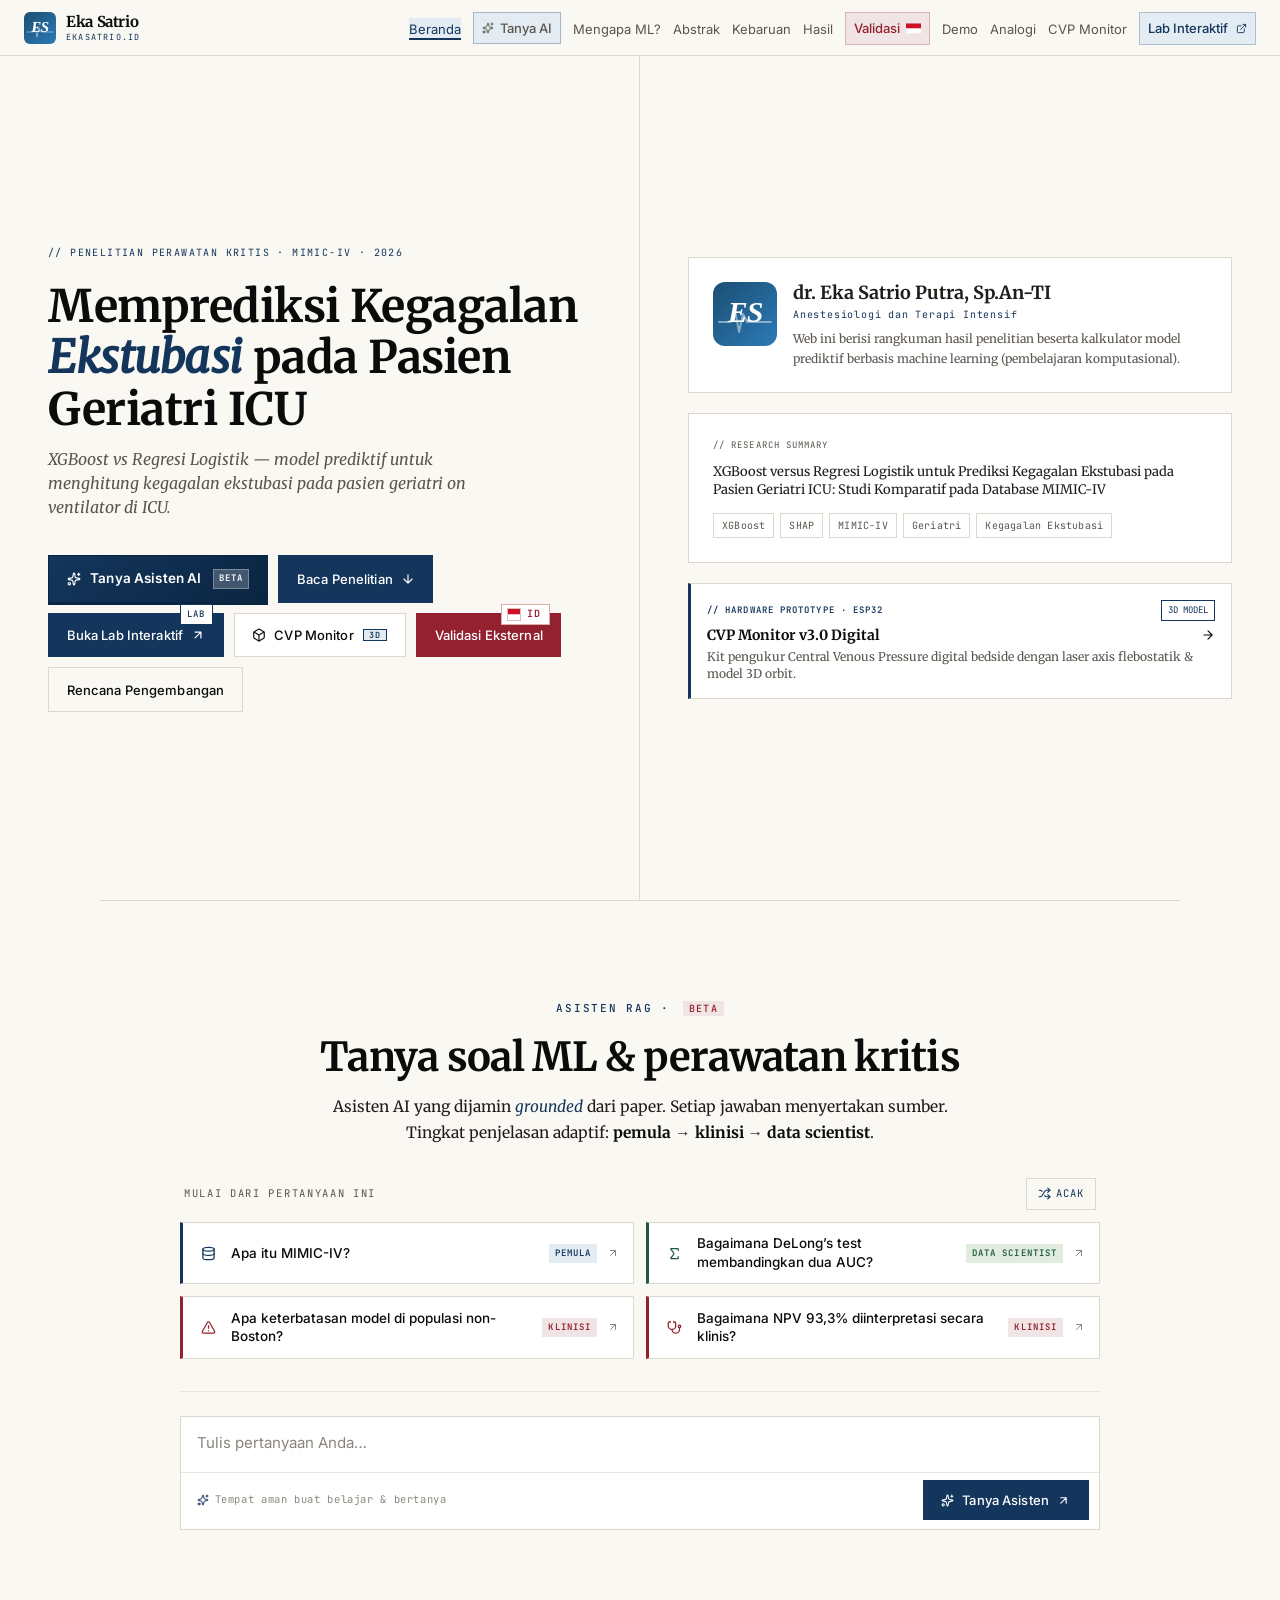
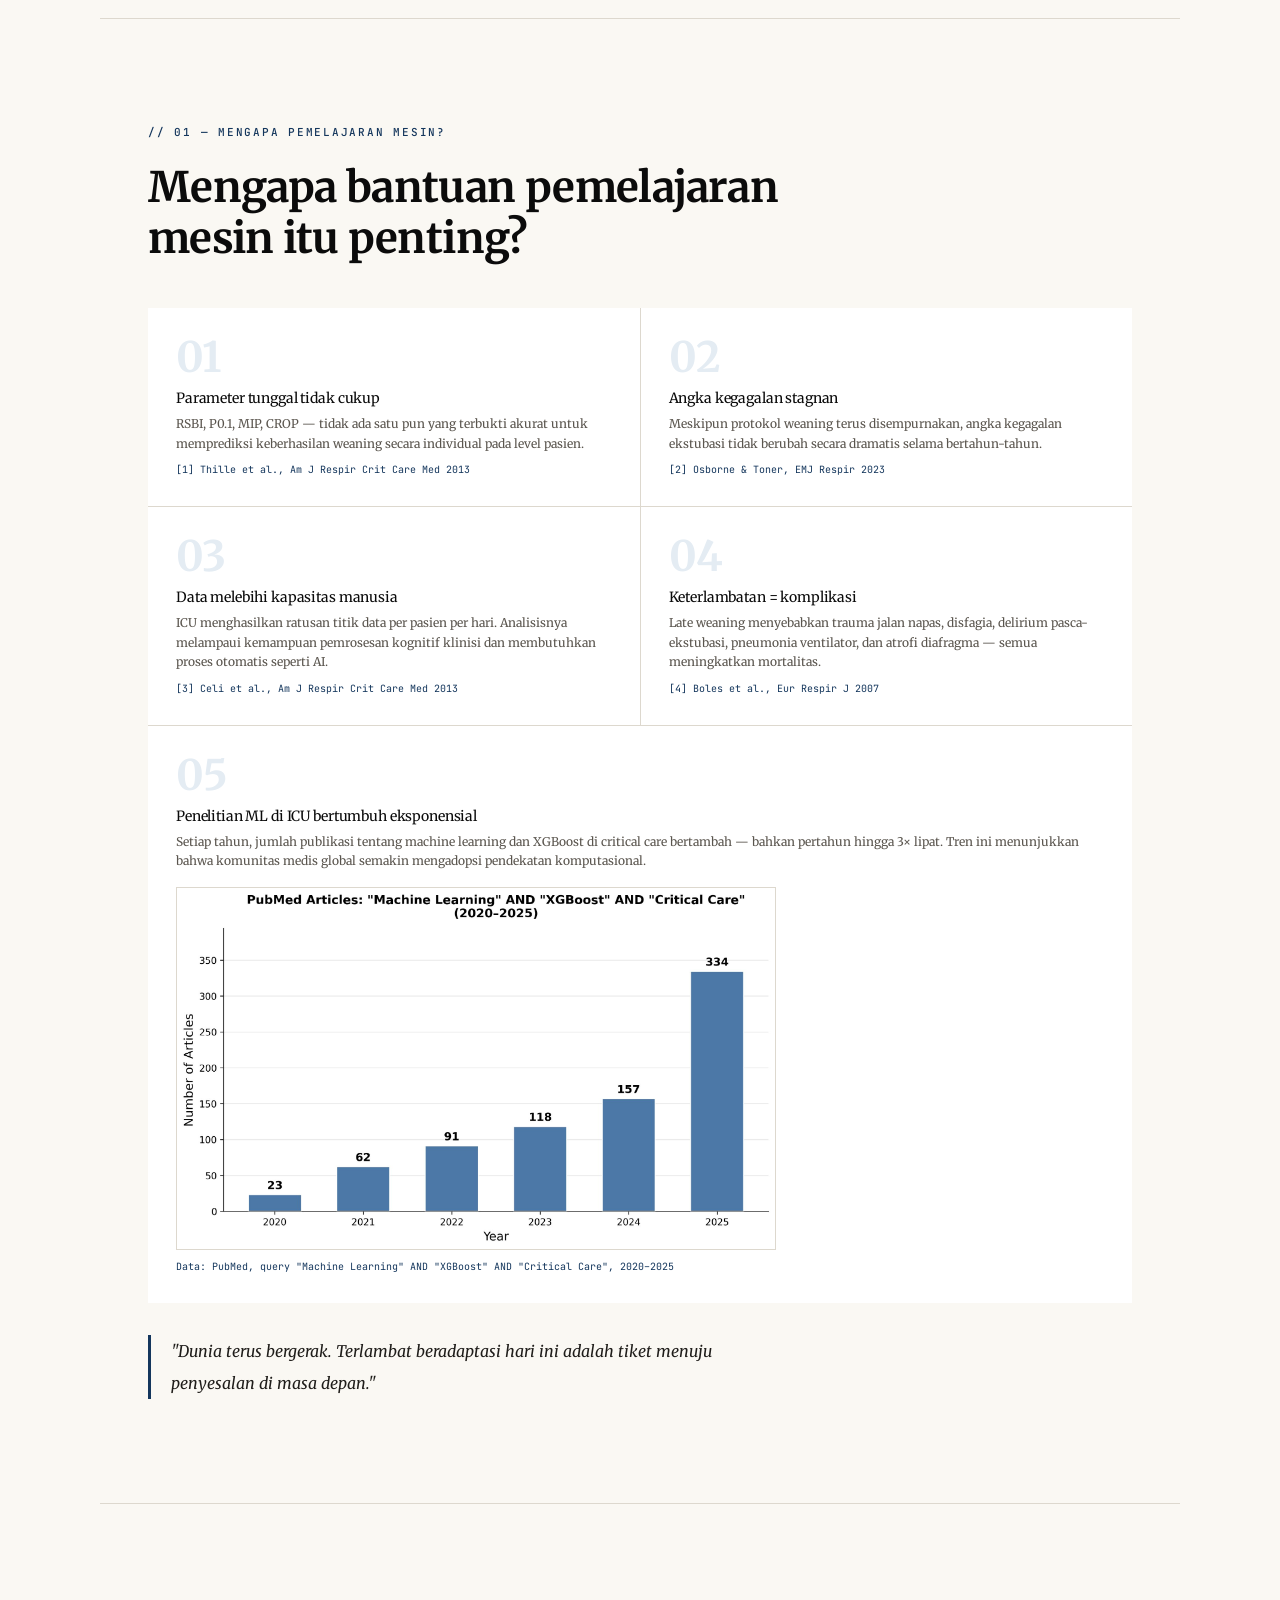
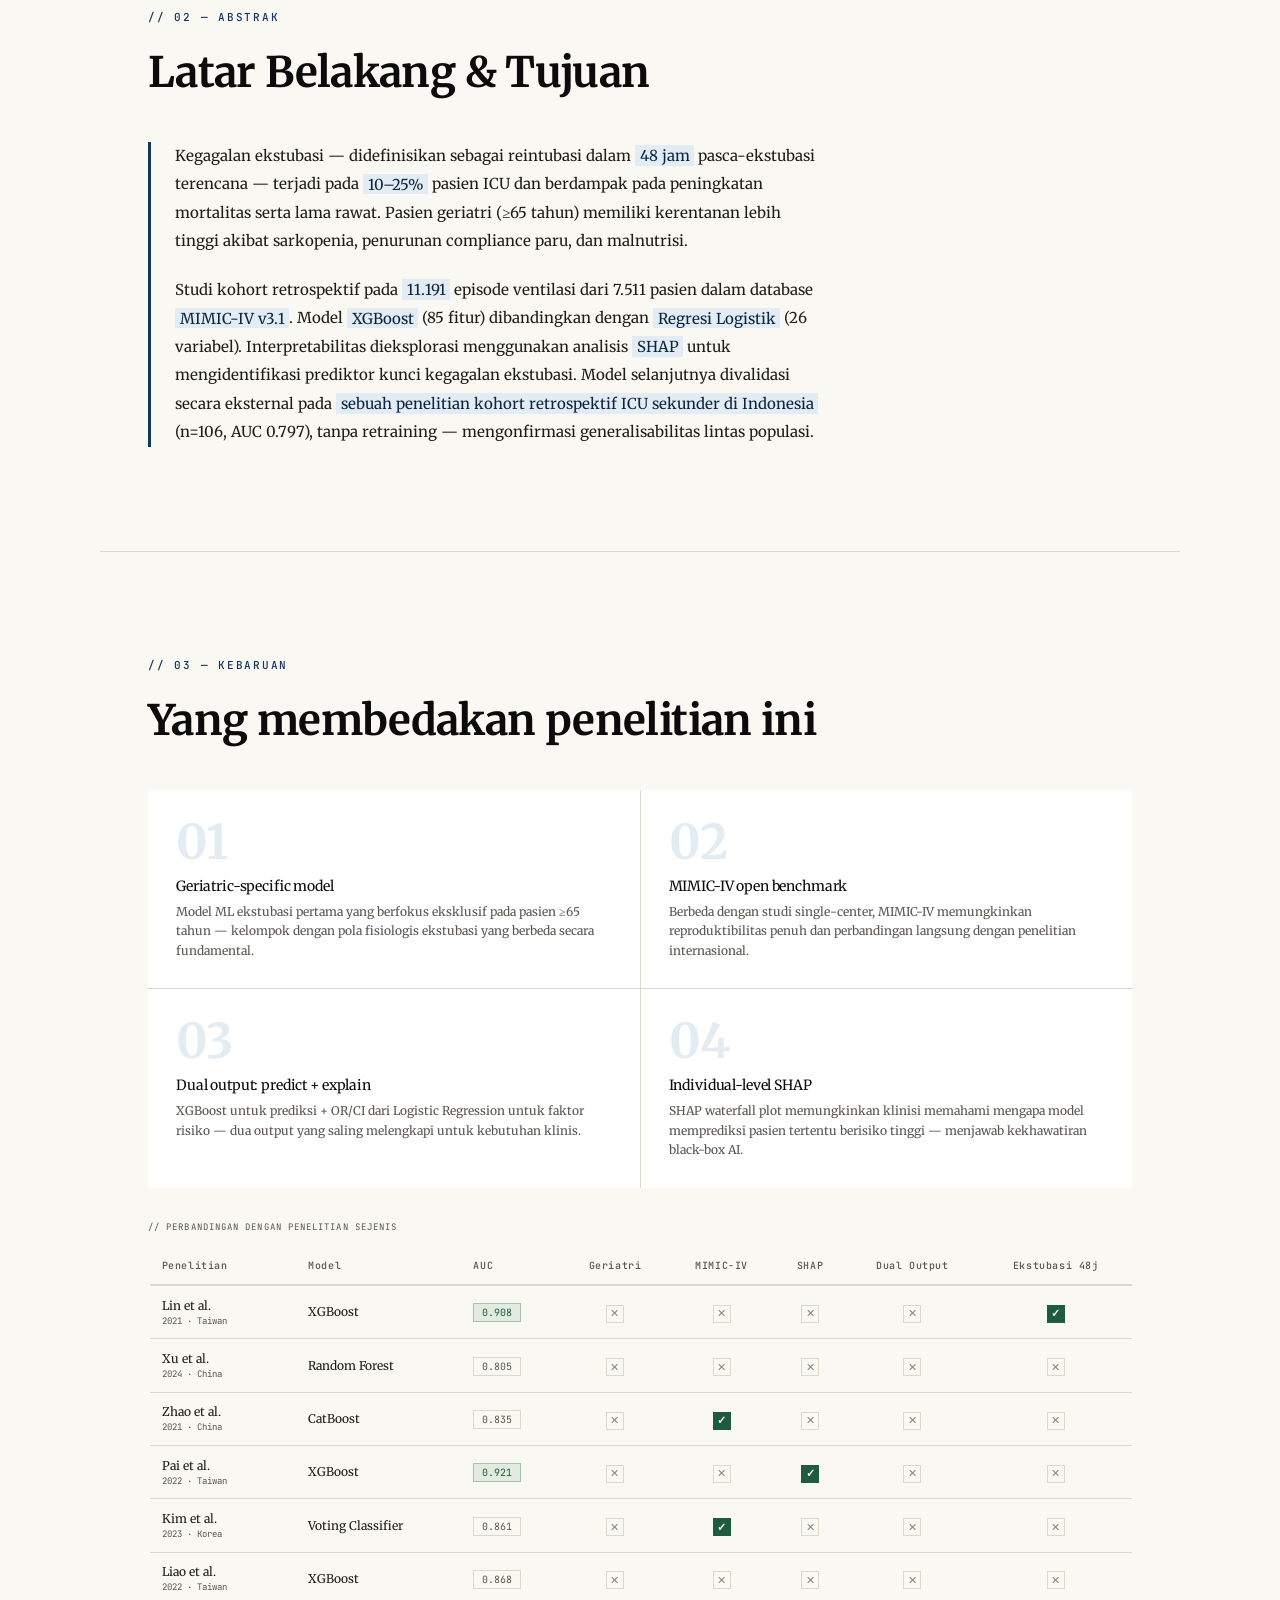
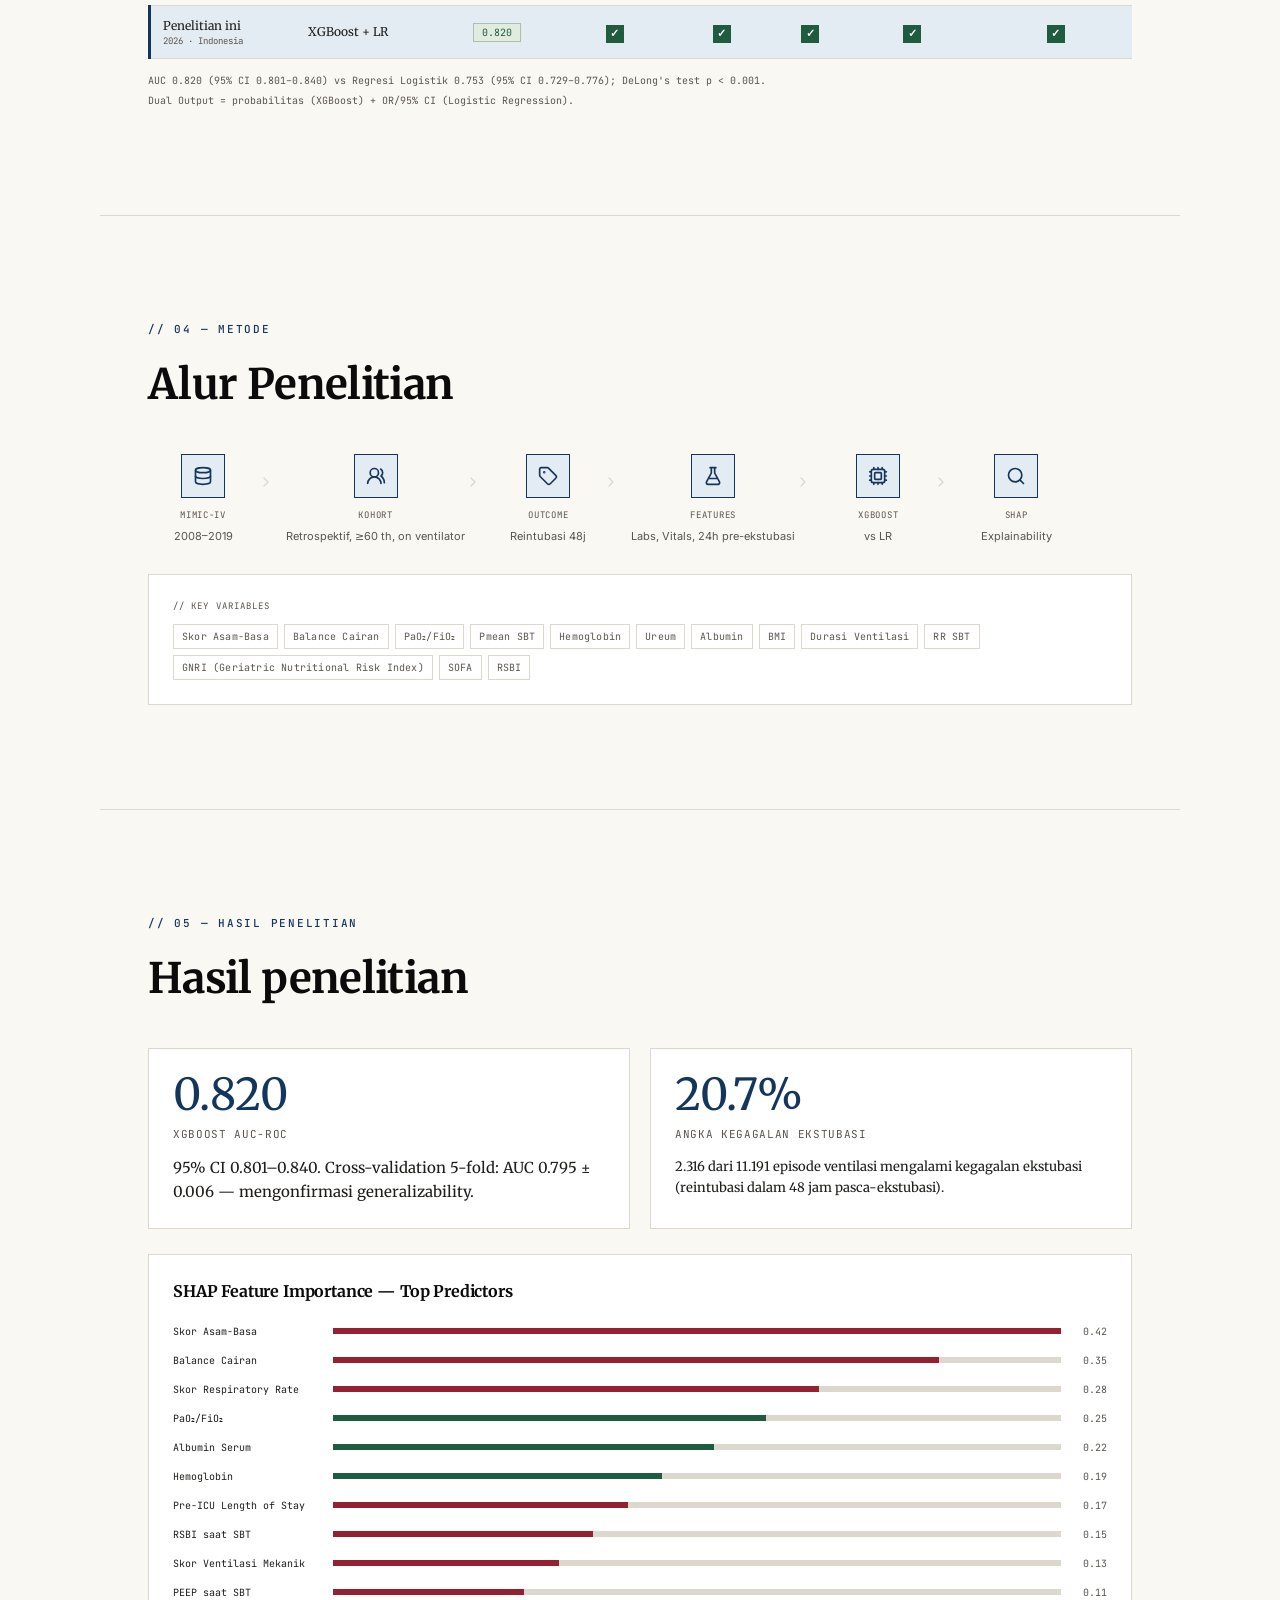
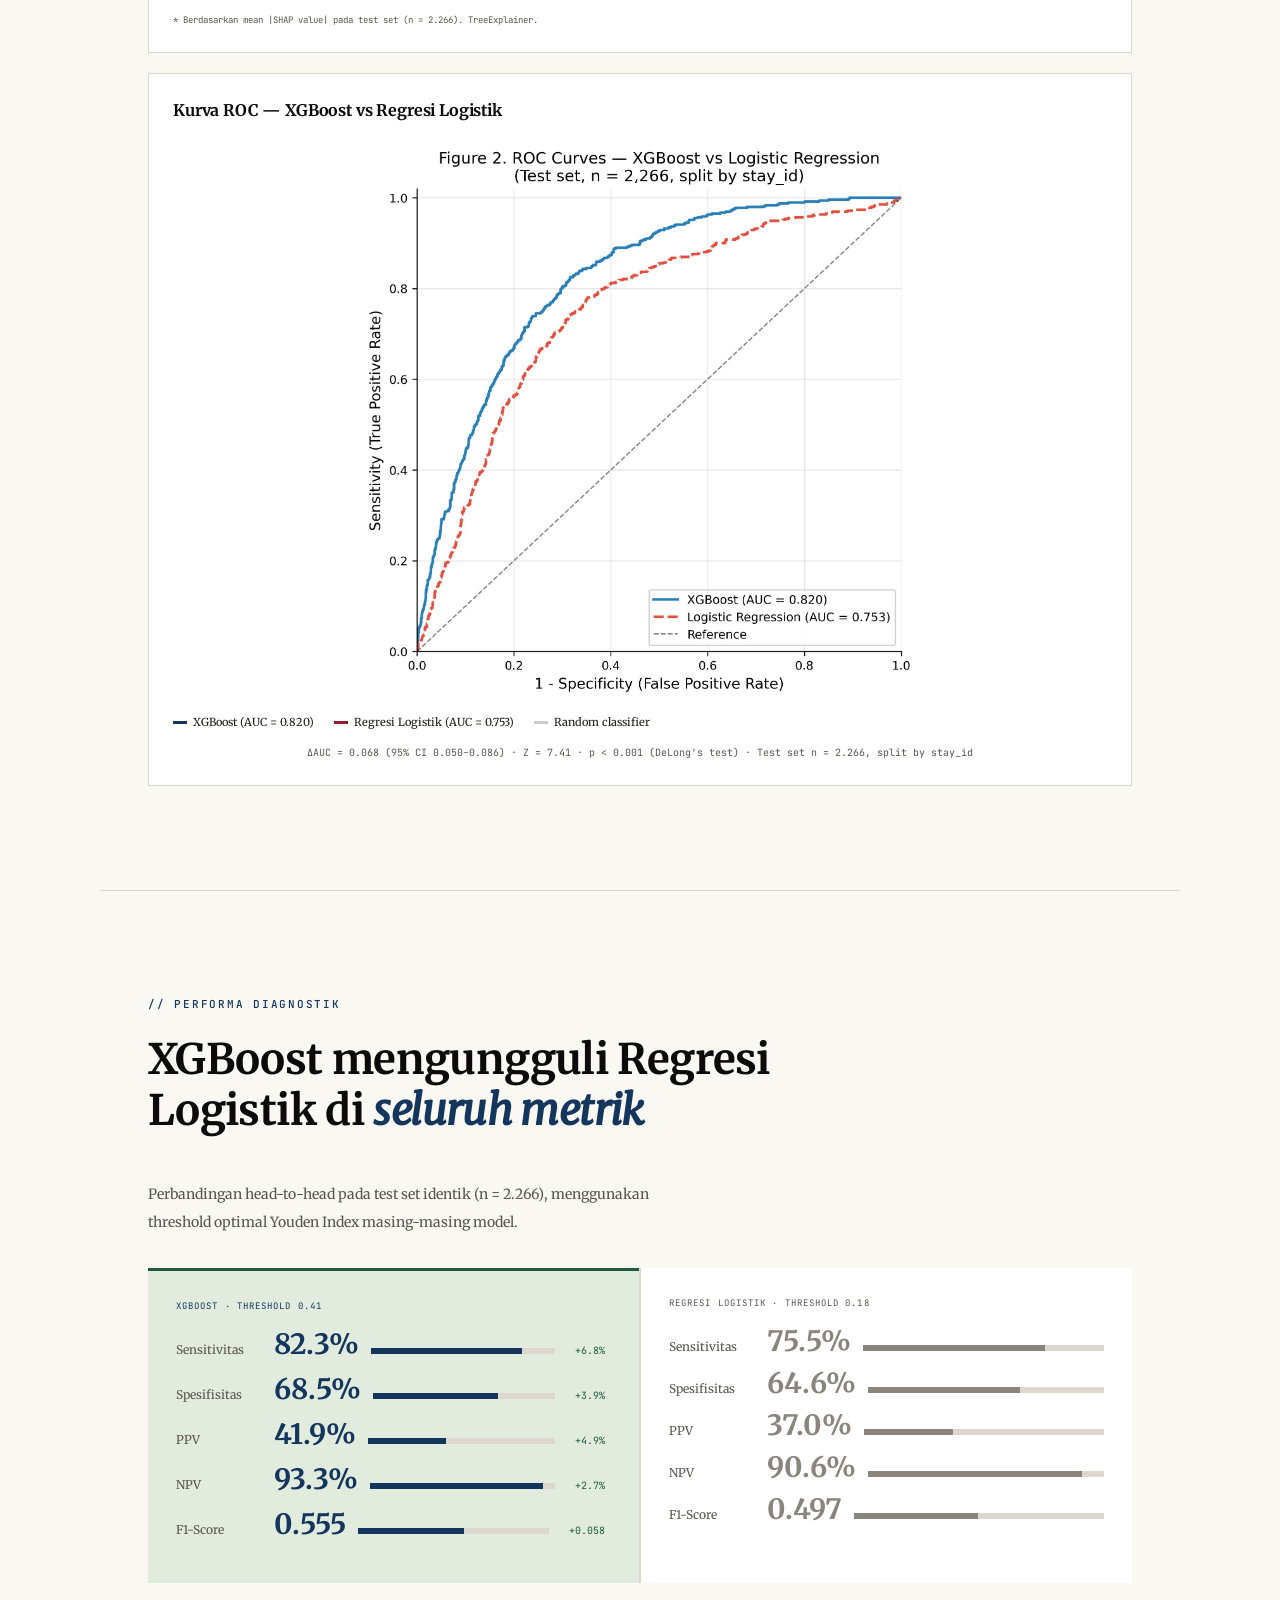
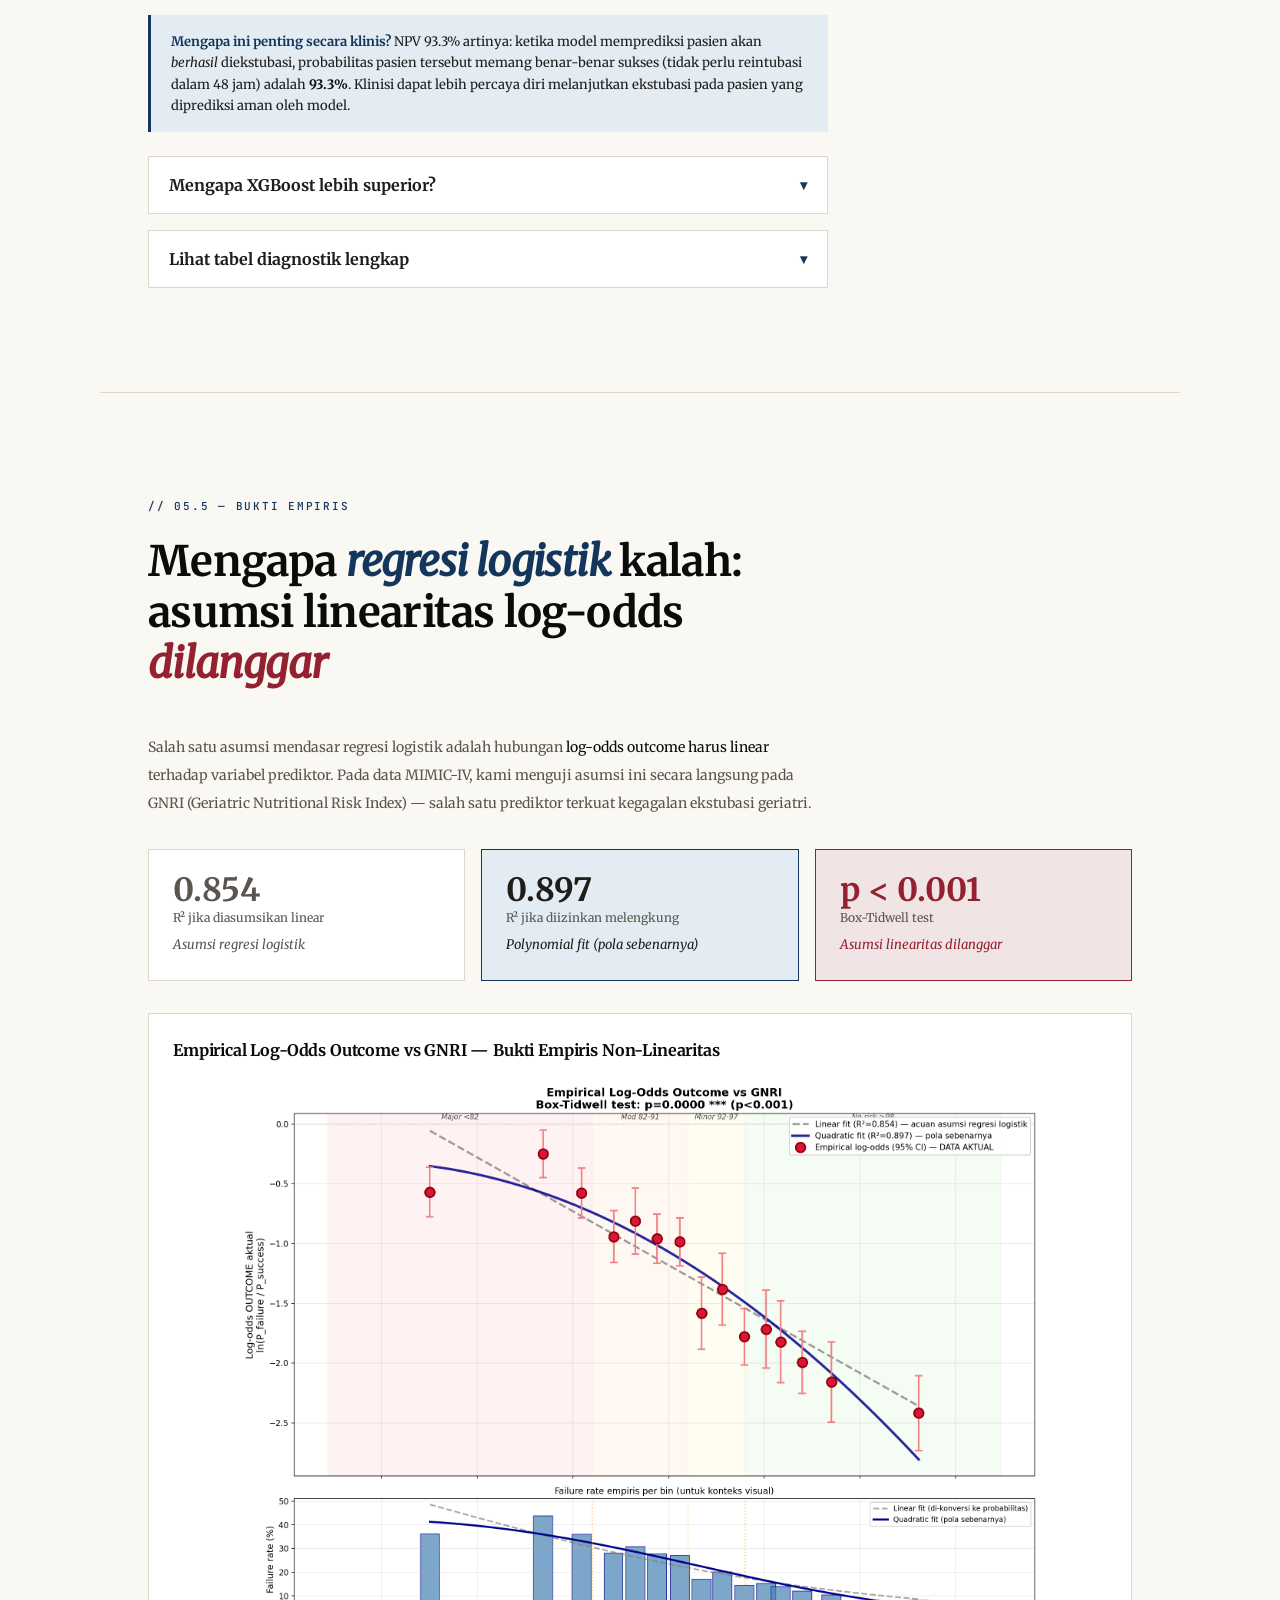
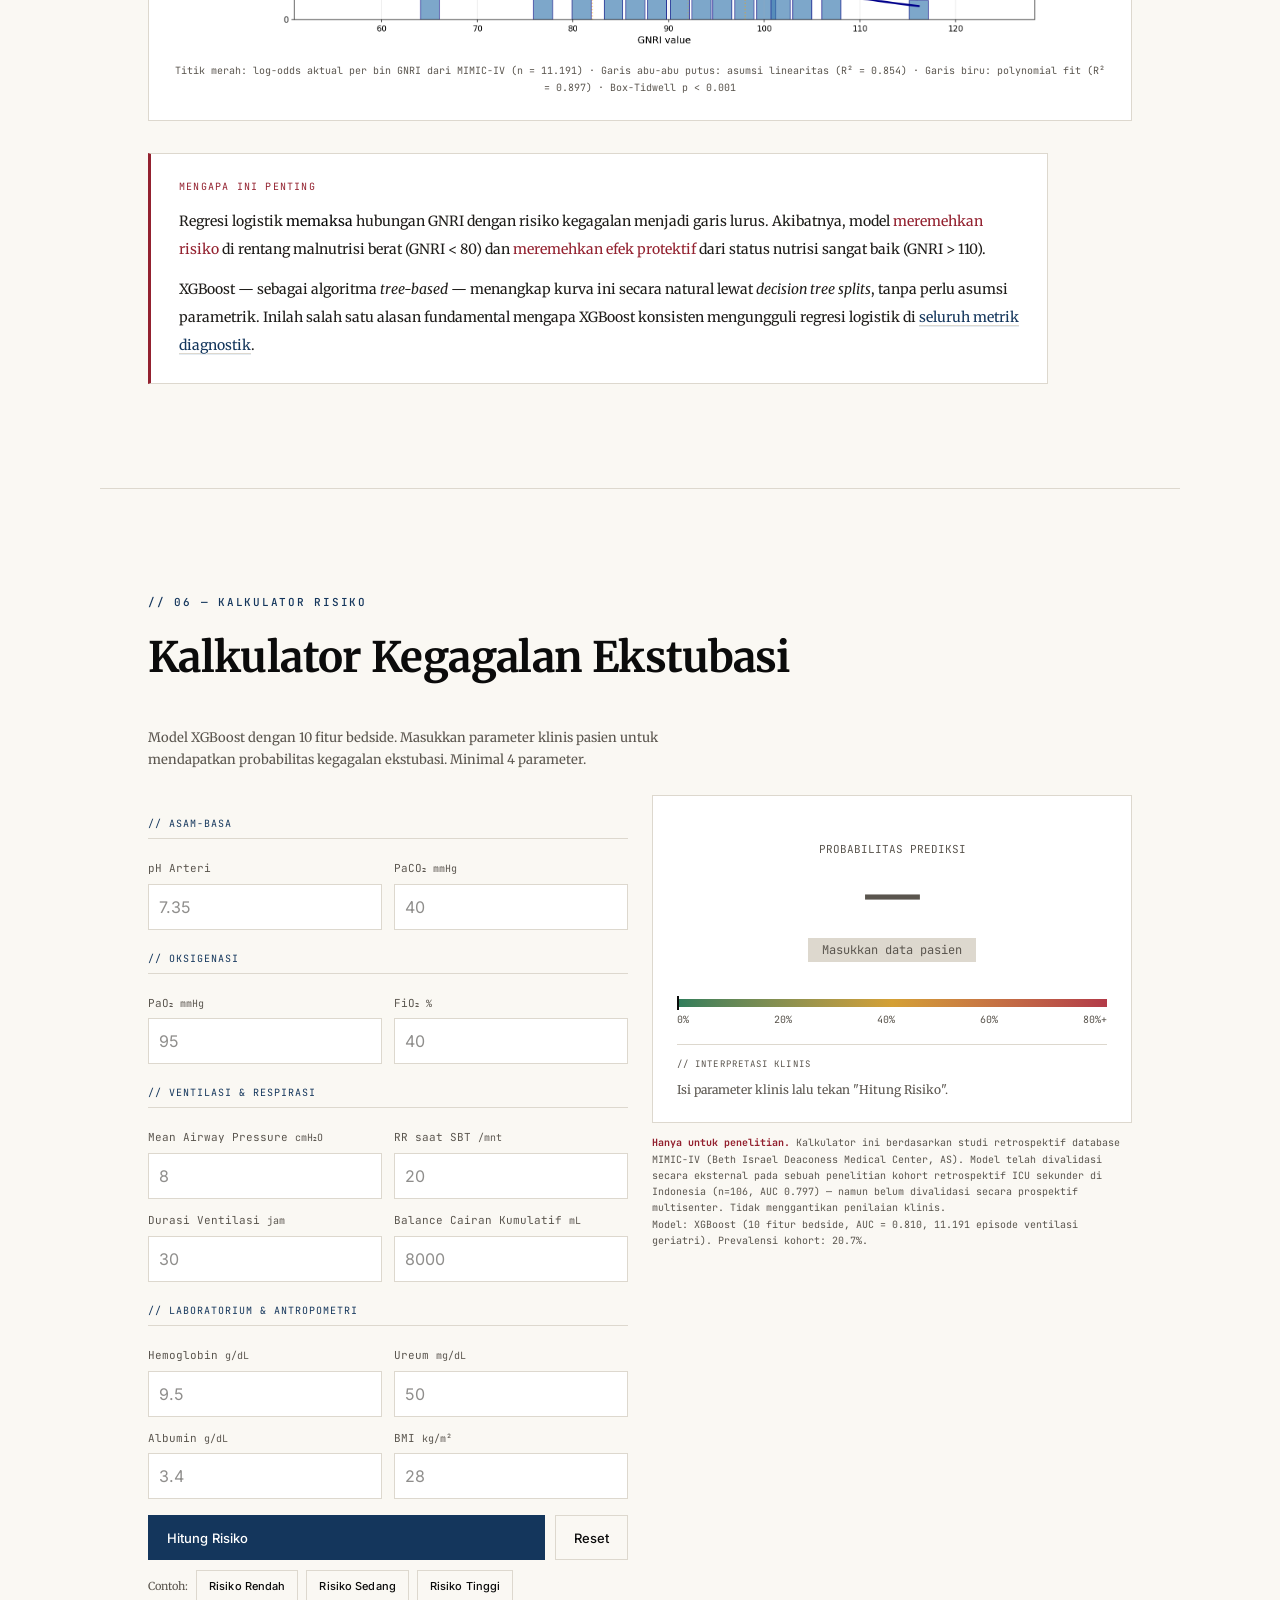
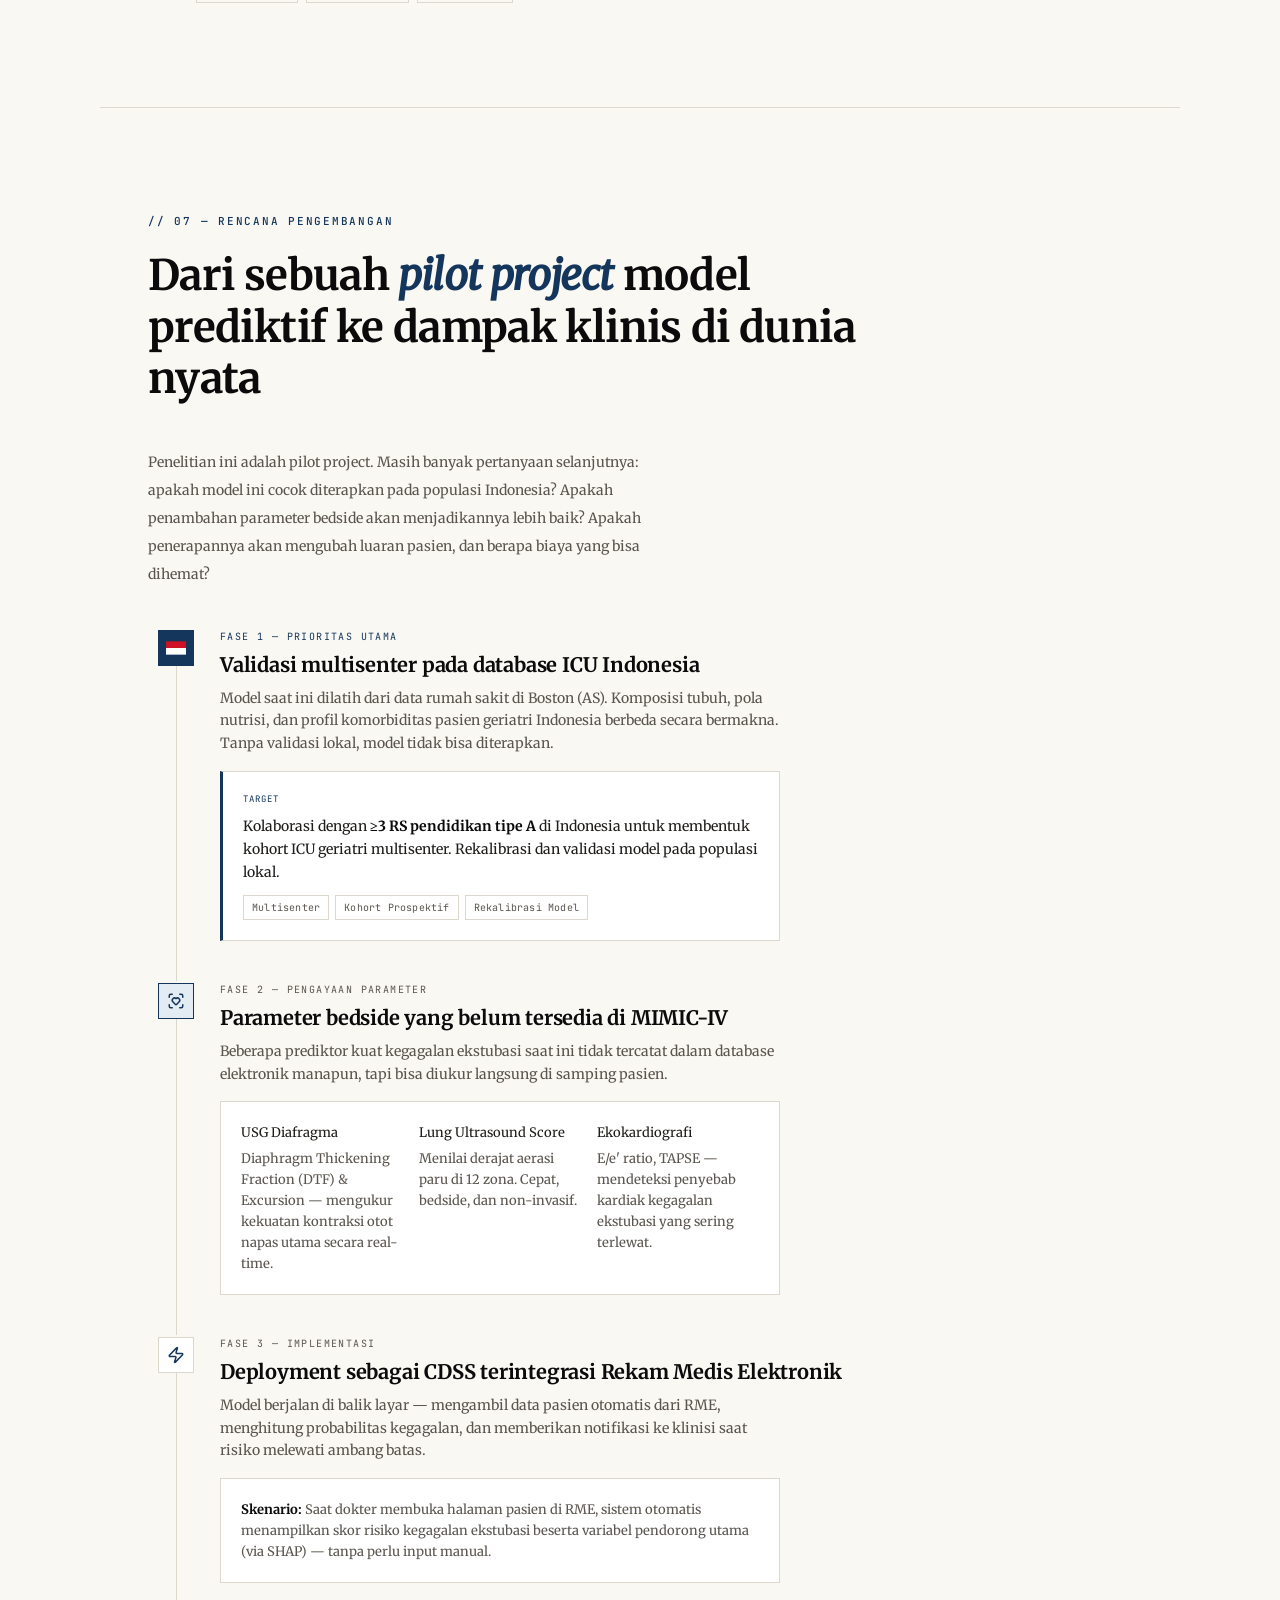
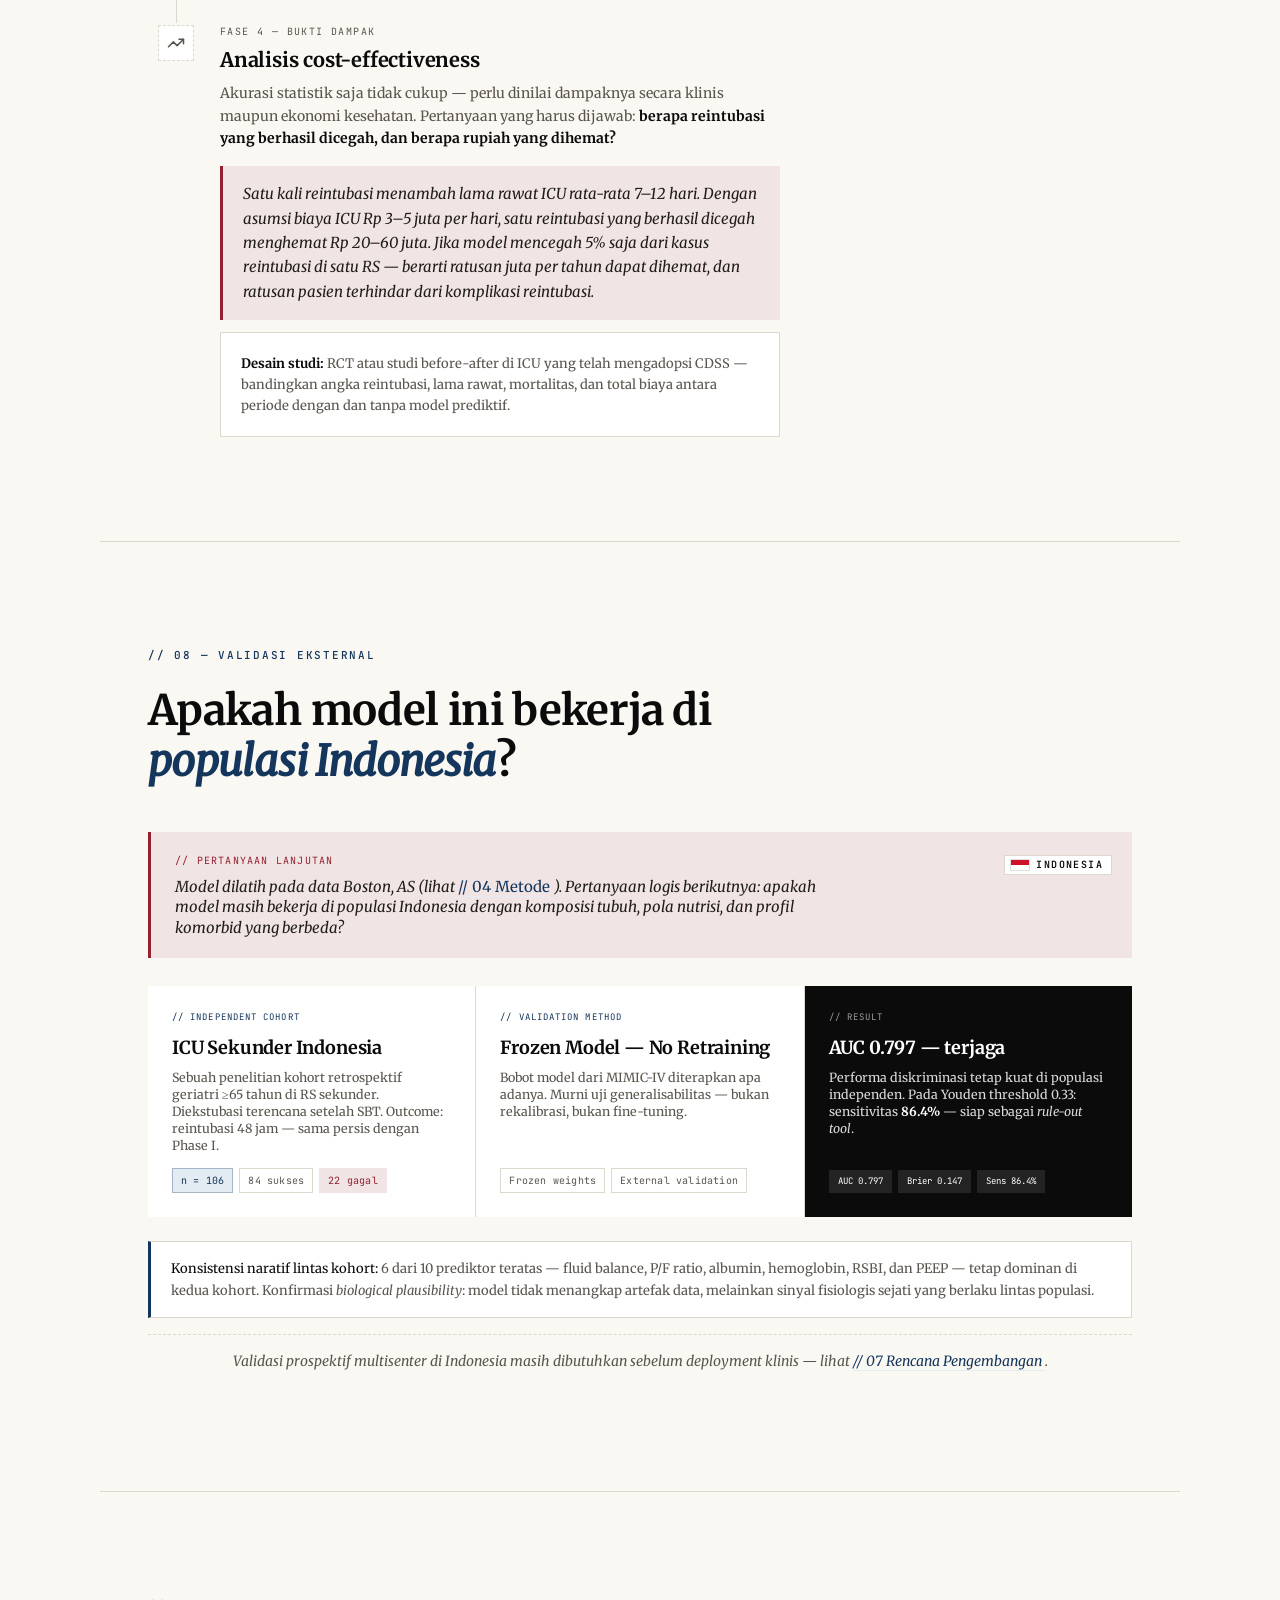
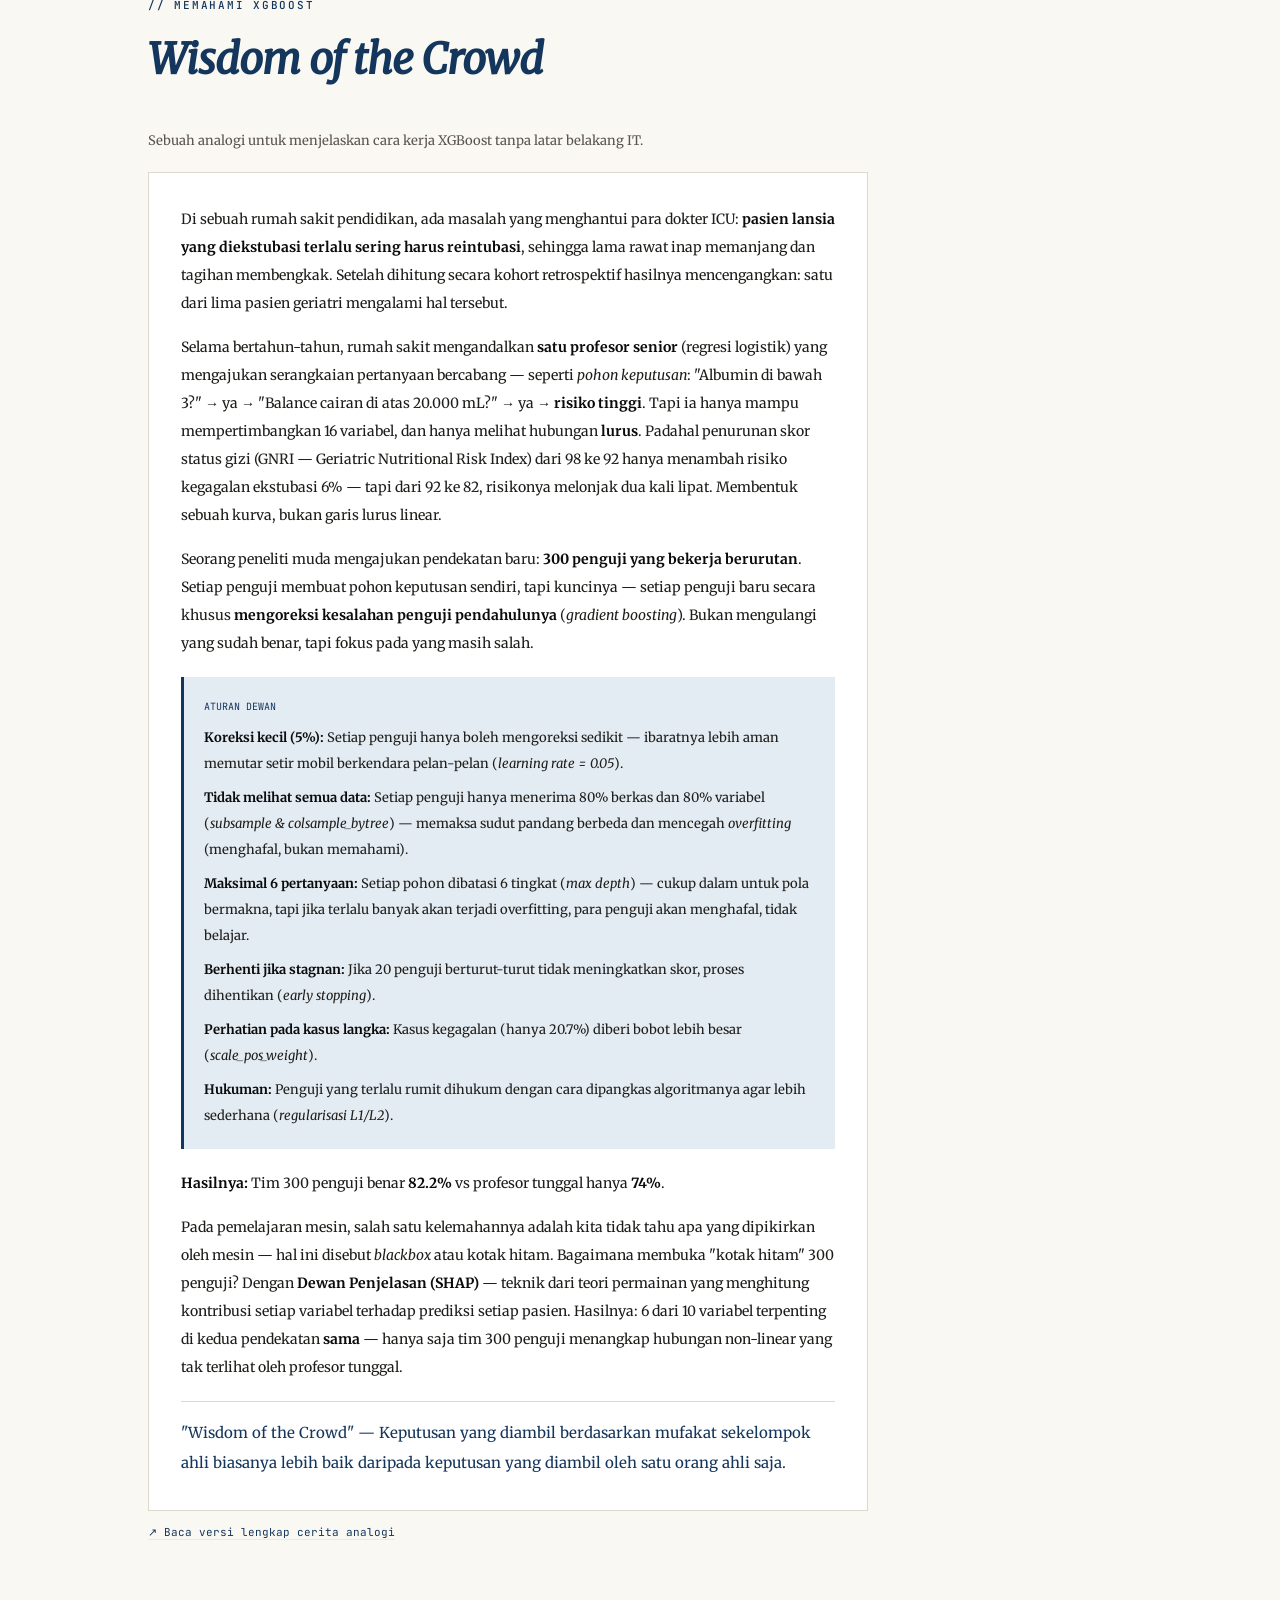
==== commit 01bcebf4: "fix(hero): make cvp button badge inline and responsive" ====
--- a/index.html
+++ b/index.html
@@ -1,6 +1,6 @@
-<!DOCTYPE html><html lang="id"> <head><meta charset="UTF-8"><meta name="viewport" content="width=device-width, initial-scale=1, viewport-fit=cover"><meta http-equiv="X-UA-Compatible" content="IE=edge"><title>dr. Eka Satrio Putra, Sp.An-TI — Prediksi Kegagalan Ekstubasi</title><meta name="description" content="Riset machine learning (XGBoost) untuk prediksi kegagalan ekstubasi pasien ICU di Indonesia oleh dr. Eka Satrio Putra, Sp.An-TI. Workflow, hasil, dan simulator interaktif berbasis 12 parameter klinis."><meta name="author" content="dr. Eka Satrio Putra, Sp.An-TI"><meta name="keywords" content="ekstubasi, prediksi kegagalan ekstubasi, XGBoost ICU, machine learning anestesi, dr. Eka Satrio Putra, Sp.An-TI, kedokteran intensif Indonesia, extubation failure prediction"><meta name="theme-color" content="#1B4F72"><meta name="color-scheme" content="light"><meta name="generator" content="Astro v6.3.1"><link rel="canonical" href="https://ekasatrio.id/"><link rel="alternate" hreflang="id" href="https://ekasatrio.id/"><link rel="alternate" hreflang="x-default" href="https://ekasatrio.id/"><meta property="og:type" content="article"><meta property="og:title" content="dr. Eka Satrio Putra, Sp.An-TI — Prediksi Kegagalan Ekstubasi"><meta property="og:description" content="Riset machine learning (XGBoost) untuk prediksi kegagalan ekstubasi pasien ICU di Indonesia oleh dr. Eka Satrio Putra, Sp.An-TI. Workflow, hasil, dan simulator interaktif berbasis 12 parameter klinis."><meta property="og:url" content="https://ekasatrio.id/"><meta property="og:site_name" content="Eka Satrio"><meta property="og:image" content="https://ekasatrio.id/og-image.png"><meta property="og:image:alt" content="dr. Eka Satrio Putra, Sp.An-TI — Prediksi Kegagalan Ekstubasi"><meta property="og:locale" content="id_ID"><meta name="twitter:card" content="summary_large_image"><meta name="twitter:title" content="dr. Eka Satrio Putra, Sp.An-TI — Prediksi Kegagalan Ekstubasi"><meta name="twitter:description" content="Riset machine learning (XGBoost) untuk prediksi kegagalan ekstubasi pasien ICU di Indonesia oleh dr. Eka Satrio Putra, Sp.An-TI. Workflow, hasil, dan simulator interaktif berbasis 12 parameter klinis."><meta name="twitter:image" content="https://ekasatrio.id/og-image.png"><link rel="icon" href="/favicon.svg" type="image/svg+xml"><link rel="icon" href="/favicon.ico" sizes="32x32"><link rel="apple-touch-icon" href="/apple-touch-icon.png"><link rel="manifest" href="/site.webmanifest"><link rel="mask-icon" href="/favicon.svg" color="#1B4F72"><script type="application/ld+json">{"@context":"https://schema.org","@type":"Person","name":"dr. Eka Satrio Putra, Sp.An-TI","jobTitle":"Konsultan Anestesiologi & Terapi Intensif","email":"mailto:ekasatrio@gmail.com","url":"https://ekasatrio.id","knowsAbout":["Anesthesiology","Intensive Care","Machine Learning in Medicine","Extubation Failure Prediction","XGBoost"]}</script><script type="application/ld+json">{"@context":"https://schema.org","@type":"WebSite","name":"dr. Eka Satrio Putra, Sp.An-TI","url":"https://ekasatrio.id","inLanguage":"id","description":"Riset machine learning (XGBoost) untuk prediksi kegagalan ekstubasi pasien ICU di Indonesia oleh dr. Eka Satrio Putra, Sp.An-TI. Workflow, hasil, dan simulator interaktif berbasis 12 parameter klinis."}</script><script type="application/ld+json">{"@context":"https://schema.org","@type":"ScholarlyArticle","headline":"XGBoost versus Regresi Logistik untuk Prediksi Kegagalan Ekstubasi pada Pasien Geriatri ICU","inLanguage":"id","author":{"@type":"Person","name":"dr. Eka Satrio Putra, Sp.An-TI","jobTitle":"Konsultan Anestesiologi & Terapi Intensif"},"about":["Extubation failure","XGBoost","MIMIC-IV","Geriatric ICU","SHAP"],"isAccessibleForFree":true,"keywords":"extubation failure, XGBoost, MIMIC-IV, geriatric ICU, machine learning, SHAP, Indonesia"}</script><link rel="stylesheet" href="/a/BaseLayout.CPEFsD1-.css">
+<!DOCTYPE html><html lang="id"> <head><meta charset="UTF-8"><meta name="viewport" content="width=device-width, initial-scale=1, viewport-fit=cover"><meta http-equiv="X-UA-Compatible" content="IE=edge"><title>dr. Eka Satrio Putra, Sp.An-TI — Prediksi Kegagalan Ekstubasi</title><meta name="description" content="Riset machine learning (XGBoost) untuk prediksi kegagalan ekstubasi pasien ICU di Indonesia oleh dr. Eka Satrio Putra, Sp.An-TI. Workflow, hasil, dan simulator interaktif berbasis 12 parameter klinis."><meta name="author" content="dr. Eka Satrio Putra, Sp.An-TI"><meta name="keywords" content="ekstubasi, prediksi kegagalan ekstubasi, XGBoost ICU, machine learning anestesi, dr. Eka Satrio Putra, Sp.An-TI, kedokteran intensif Indonesia, extubation failure prediction"><meta name="theme-color" content="#1B4F72"><meta name="color-scheme" content="light"><meta name="generator" content="Astro v6.3.1"><link rel="canonical" href="https://ekasatrio.id/"><link rel="alternate" hreflang="id" href="https://ekasatrio.id/"><link rel="alternate" hreflang="x-default" href="https://ekasatrio.id/"><meta property="og:type" content="article"><meta property="og:title" content="dr. Eka Satrio Putra, Sp.An-TI — Prediksi Kegagalan Ekstubasi"><meta property="og:description" content="Riset machine learning (XGBoost) untuk prediksi kegagalan ekstubasi pasien ICU di Indonesia oleh dr. Eka Satrio Putra, Sp.An-TI. Workflow, hasil, dan simulator interaktif berbasis 12 parameter klinis."><meta property="og:url" content="https://ekasatrio.id/"><meta property="og:site_name" content="Eka Satrio"><meta property="og:image" content="https://ekasatrio.id/og-image.png"><meta property="og:image:alt" content="dr. Eka Satrio Putra, Sp.An-TI — Prediksi Kegagalan Ekstubasi"><meta property="og:locale" content="id_ID"><meta name="twitter:card" content="summary_large_image"><meta name="twitter:title" content="dr. Eka Satrio Putra, Sp.An-TI — Prediksi Kegagalan Ekstubasi"><meta name="twitter:description" content="Riset machine learning (XGBoost) untuk prediksi kegagalan ekstubasi pasien ICU di Indonesia oleh dr. Eka Satrio Putra, Sp.An-TI. Workflow, hasil, dan simulator interaktif berbasis 12 parameter klinis."><meta name="twitter:image" content="https://ekasatrio.id/og-image.png"><link rel="icon" href="/favicon.svg" type="image/svg+xml"><link rel="icon" href="/favicon.ico" sizes="32x32"><link rel="apple-touch-icon" href="/apple-touch-icon.png"><link rel="manifest" href="/site.webmanifest"><link rel="mask-icon" href="/favicon.svg" color="#1B4F72"><script type="application/ld+json">{"@context":"https://schema.org","@type":"Person","name":"dr. Eka Satrio Putra, Sp.An-TI","jobTitle":"Konsultan Anestesiologi & Terapi Intensif","email":"mailto:ekasatrio@gmail.com","url":"https://ekasatrio.id","knowsAbout":["Anesthesiology","Intensive Care","Machine Learning in Medicine","Extubation Failure Prediction","XGBoost"]}</script><script type="application/ld+json">{"@context":"https://schema.org","@type":"WebSite","name":"dr. Eka Satrio Putra, Sp.An-TI","url":"https://ekasatrio.id","inLanguage":"id","description":"Riset machine learning (XGBoost) untuk prediksi kegagalan ekstubasi pasien ICU di Indonesia oleh dr. Eka Satrio Putra, Sp.An-TI. Workflow, hasil, dan simulator interaktif berbasis 12 parameter klinis."}</script><script type="application/ld+json">{"@context":"https://schema.org","@type":"ScholarlyArticle","headline":"XGBoost versus Regresi Logistik untuk Prediksi Kegagalan Ekstubasi pada Pasien Geriatri ICU","inLanguage":"id","author":{"@type":"Person","name":"dr. Eka Satrio Putra, Sp.An-TI","jobTitle":"Konsultan Anestesiologi & Terapi Intensif"},"about":["Extubation failure","XGBoost","MIMIC-IV","Geriatric ICU","SHAP"],"isAccessibleForFree":true,"keywords":"extubation failure, XGBoost, MIMIC-IV, geriatric ICU, machine learning, SHAP, Indonesia"}</script><link rel="stylesheet" href="/a/BaseLayout.Byp2ZBuG.css">
 <link rel="stylesheet" href="/a/Lightbox.DJwYR2rt.css">
-<link rel="stylesheet" href="/a/index.CO2-KrOB.css"><script type="module" src="/a/page.DubX8lW0.js"></script></head> <body> <script>
+<link rel="stylesheet" href="/a/index.BREOe9j5.css"><script type="module" src="/a/page.DubX8lW0.js"></script></head> <body> <script>
       // Apply saved font-size scale to :root before paint (no flash on reload).
       try {
         var s = parseFloat(localStorage.getItem('ekasatrio:fs-scale'));
@@ -25,7 +25,7 @@
 </h1> <p class="hero-anim font-serif italic text-base text-[color:var(--color-muted)] mb-9 max-w-[440px]" data-astro-cid-anhloy43>
 XGBoost vs Regresi Logistik — model prediktif untuk menghitung kegagalan ekstubasi
       pada pasien geriatri on ventilator di ICU.
-</p> <div class="hero-anim flex flex-wrap gap-2.5" data-astro-cid-anhloy43> <a href="#asisten" class="btn-asisten" data-astro-cid-anhloy43> <svg width="14" height="14" viewBox="0 0 24 24" stroke-width="2" data-astro-cid-anhloy43="true" data-icon="lucide:sparkles">   <use href="#ai:lucide:sparkles"></use>  </svg> <span data-astro-cid-anhloy43>Tanya Asisten AI</span> <span class="btn-asisten__badge" data-astro-cid-anhloy43>BETA</span> </a> <a href="#abstract" class="btn-primary" data-astro-cid-anhloy43> <span data-astro-cid-anhloy43>Baca Penelitian</span> <svg width="14" height="14" stroke-width="2" data-astro-cid-anhloy43="true" data-icon="lucide:arrow-down">   <symbol id="ai:lucide:arrow-down" viewBox="0 0 24 24"><path fill="none" stroke="currentColor" stroke-linecap="round" stroke-linejoin="round" stroke-width="2" d="M12 5v14m7-7l-7 7l-7-7"/></symbol><use href="#ai:lucide:arrow-down"></use>  </svg> </a> <a href="https://xgboost.lab.ekasatrio.id" target="_blank" rel="noopener noreferrer" class="btn-lab" data-astro-cid-anhloy43> <span data-astro-cid-anhloy43>Buka Lab Interaktif</span> <svg width="14" height="14" stroke-width="2" data-astro-cid-anhloy43="true" data-icon="lucide:arrow-up-right">   <symbol id="ai:lucide:arrow-up-right" viewBox="0 0 24 24"><path fill="none" stroke="currentColor" stroke-linecap="round" stroke-linejoin="round" stroke-width="2" d="M7 7h10v10M7 17L17 7"/></symbol><use href="#ai:lucide:arrow-up-right"></use>  </svg> </a> <a href="/cvp-monitor" class="btn-cvp" data-astro-cid-anhloy43> <svg width="14" height="14" stroke-width="2" data-astro-cid-anhloy43="true" data-icon="lucide:box">   <symbol id="ai:lucide:box" viewBox="0 0 24 24"><g fill="none" stroke="currentColor" stroke-linecap="round" stroke-linejoin="round" stroke-width="2"><path d="M21 8a2 2 0 0 0-1-1.73l-7-4a2 2 0 0 0-2 0l-7 4A2 2 0 0 0 3 8v8a2 2 0 0 0 1 1.73l7 4a2 2 0 0 0 2 0l7-4A2 2 0 0 0 21 16Z"/><path d="m3.3 7l8.7 5l8.7-5M12 22V12"/></g></symbol><use href="#ai:lucide:box"></use>  </svg> <span data-astro-cid-anhloy43>CVP Monitor 3D</span> </a> <a href="#validasi" class="btn-warn btn-warn--flagged" data-astro-cid-anhloy43> <span data-astro-cid-anhloy43>Validasi Eksternal</span> <span role="img" aria-label="ID" class="indo-badge indo-badge--danger btn-floating-badge" data-astro-cid-bv4np6iu><span class="indo-badge__flag" aria-hidden="true" data-astro-cid-bv4np6iu><svg xmlns="http://www.w3.org/2000/svg" width="12" height="11" viewBox="0 0 24 16" preserveAspectRatio="none" data-astro-cid-bv4np6iu><rect width="24" height="8" fill="#CE1126" data-astro-cid-bv4np6iu></rect><rect y="8" width="24" height="8" fill="#FFFFFF" data-astro-cid-bv4np6iu></rect></svg></span><span class="indo-badge__label" data-astro-cid-bv4np6iu>ID</span></span> </a> <a href="#roadmap" class="btn-ghost" data-astro-cid-anhloy43>Rencana Pengembangan</a> </div> </div> <div class="px-5 md:px-12 py-8 md:py-12 flex flex-col justify-center gap-5" data-astro-cid-anhloy43> <article class="card hero-anim flex gap-4 items-start" aria-labelledby="profile-name" data-astro-cid-anhloy43> <img src="/favicon.svg" alt="" aria-hidden="true" width="64" height="64" class="w-16 h-16 block shrink-0" data-astro-cid-anhloy43> <div data-astro-cid-anhloy43> <p id="profile-name" class="font-serif text-lg font-bold leading-tight mb-0.5" data-astro-cid-anhloy43>
+</p> <div class="hero-anim flex flex-wrap gap-2.5" data-astro-cid-anhloy43> <a href="#asisten" class="btn-asisten" data-astro-cid-anhloy43> <svg width="14" height="14" viewBox="0 0 24 24" stroke-width="2" data-astro-cid-anhloy43="true" data-icon="lucide:sparkles">   <use href="#ai:lucide:sparkles"></use>  </svg> <span data-astro-cid-anhloy43>Tanya Asisten AI</span> <span class="btn-asisten__badge" data-astro-cid-anhloy43>BETA</span> </a> <a href="#abstract" class="btn-primary" data-astro-cid-anhloy43> <span data-astro-cid-anhloy43>Baca Penelitian</span> <svg width="14" height="14" stroke-width="2" data-astro-cid-anhloy43="true" data-icon="lucide:arrow-down">   <symbol id="ai:lucide:arrow-down" viewBox="0 0 24 24"><path fill="none" stroke="currentColor" stroke-linecap="round" stroke-linejoin="round" stroke-width="2" d="M12 5v14m7-7l-7 7l-7-7"/></symbol><use href="#ai:lucide:arrow-down"></use>  </svg> </a> <a href="https://xgboost.lab.ekasatrio.id" target="_blank" rel="noopener noreferrer" class="btn-lab" data-astro-cid-anhloy43> <span data-astro-cid-anhloy43>Buka Lab Interaktif</span> <svg width="14" height="14" stroke-width="2" data-astro-cid-anhloy43="true" data-icon="lucide:arrow-up-right">   <symbol id="ai:lucide:arrow-up-right" viewBox="0 0 24 24"><path fill="none" stroke="currentColor" stroke-linecap="round" stroke-linejoin="round" stroke-width="2" d="M7 7h10v10M7 17L17 7"/></symbol><use href="#ai:lucide:arrow-up-right"></use>  </svg> </a> <a href="/cvp-monitor" class="btn-cvp" data-astro-cid-anhloy43> <svg width="14" height="14" stroke-width="2" data-astro-cid-anhloy43="true" data-icon="lucide:box">   <symbol id="ai:lucide:box" viewBox="0 0 24 24"><g fill="none" stroke="currentColor" stroke-linecap="round" stroke-linejoin="round" stroke-width="2"><path d="M21 8a2 2 0 0 0-1-1.73l-7-4a2 2 0 0 0-2 0l-7 4A2 2 0 0 0 3 8v8a2 2 0 0 0 1 1.73l7 4a2 2 0 0 0 2 0l7-4A2 2 0 0 0 21 16Z"/><path d="m3.3 7l8.7 5l8.7-5M12 22V12"/></g></symbol><use href="#ai:lucide:box"></use>  </svg> <span data-astro-cid-anhloy43>CVP Monitor</span> <span class="btn-cvp__badge" data-astro-cid-anhloy43>3D</span> </a> <a href="#validasi" class="btn-warn btn-warn--flagged" data-astro-cid-anhloy43> <span data-astro-cid-anhloy43>Validasi Eksternal</span> <span role="img" aria-label="ID" class="indo-badge indo-badge--danger btn-floating-badge" data-astro-cid-bv4np6iu><span class="indo-badge__flag" aria-hidden="true" data-astro-cid-bv4np6iu><svg xmlns="http://www.w3.org/2000/svg" width="12" height="11" viewBox="0 0 24 16" preserveAspectRatio="none" data-astro-cid-bv4np6iu><rect width="24" height="8" fill="#CE1126" data-astro-cid-bv4np6iu></rect><rect y="8" width="24" height="8" fill="#FFFFFF" data-astro-cid-bv4np6iu></rect></svg></span><span class="indo-badge__label" data-astro-cid-bv4np6iu>ID</span></span> </a> <a href="#roadmap" class="btn-ghost" data-astro-cid-anhloy43>Rencana Pengembangan</a> </div> </div> <div class="px-5 md:px-12 py-8 md:py-12 flex flex-col justify-center gap-5" data-astro-cid-anhloy43> <article class="card hero-anim flex gap-4 items-start" aria-labelledby="profile-name" data-astro-cid-anhloy43> <img src="/favicon.svg" alt="" aria-hidden="true" width="64" height="64" class="w-16 h-16 block shrink-0" data-astro-cid-anhloy43> <div data-astro-cid-anhloy43> <p id="profile-name" class="font-serif text-lg font-bold leading-tight mb-0.5" data-astro-cid-anhloy43>
 dr. Eka Satrio Putra, Sp.An-TI
 </p> <p class="font-mono text-[10px] text-[color:var(--color-accent)] tracking-[0.08em] mb-1.5" data-astro-cid-anhloy43>
 Anestesiologi dan Terapi Intensif
--- a/a/BaseLayout.Byp2ZBuG.css
+++ b/a/BaseLayout.Byp2ZBuG.css
@@ -0,0 +1 @@
+@font-face{font-family:Merriweather;font-style:normal;font-display:swap;font-weight:300;src:url(/a/merriweather-cyrillic-ext-300-normal.jaEQPVsq.woff2) format("woff2"),url(/a/merriweather-cyrillic-ext-300-normal.DgHWI7S3.woff) format("woff");unicode-range:U+0460-052F,U+1C80-1C8A,U+20B4,U+2DE0-2DFF,U+A640-A69F,U+FE2E-FE2F}@font-face{font-family:Merriweather;font-style:normal;font-display:swap;font-weight:300;src:url(/a/merriweather-cyrillic-300-normal.B0n2hweN.woff2) format("woff2"),url(/a/merriweather-cyrillic-300-normal.ChHAoDzd.woff) format("woff");unicode-range:U+0301,U+0400-045F,U+0490-0491,U+04B0-04B1,U+2116}@font-face{font-family:Merriweather;font-style:normal;font-display:swap;font-weight:300;src:url(/a/merriweather-vietnamese-300-normal.DJNUJcJP.woff2) format("woff2"),url(/a/merriweather-vietnamese-300-normal.DV_C-MGO.woff) format("woff");unicode-range:U+0102-0103,U+0110-0111,U+0128-0129,U+0168-0169,U+01A0-01A1,U+01AF-01B0,U+0300-0301,U+0303-0304,U+0308-0309,U+0323,U+0329,U+1EA0-1EF9,U+20AB}@font-face{font-family:Merriweather;font-style:normal;font-display:swap;font-weight:300;src:url(/a/merriweather-latin-ext-300-normal.BlFqywl2.woff2) format("woff2"),url(/a/merriweather-latin-ext-300-normal.Cq4DOWc3.woff) format("woff");unicode-range:U+0100-02BA,U+02BD-02C5,U+02C7-02CC,U+02CE-02D7,U+02DD-02FF,U+0304,U+0308,U+0329,U+1D00-1DBF,U+1E00-1E9F,U+1EF2-1EFF,U+2020,U+20A0-20AB,U+20AD-20C0,U+2113,U+2C60-2C7F,U+A720-A7FF}@font-face{font-family:Merriweather;font-style:normal;font-display:swap;font-weight:300;src:url(/a/merriweather-latin-300-normal.C5yjfxyF.woff2) format("woff2"),url(/a/merriweather-latin-300-normal.D_5zl1Gi.woff) format("woff");unicode-range:U+0000-00FF,U+0131,U+0152-0153,U+02BB-02BC,U+02C6,U+02DA,U+02DC,U+0304,U+0308,U+0329,U+2000-206F,U+20AC,U+2122,U+2191,U+2193,U+2212,U+2215,U+FEFF,U+FFFD}@font-face{font-family:Merriweather;font-style:normal;font-display:swap;font-weight:400;src:url(/a/merriweather-cyrillic-ext-400-normal.D9NYhYTq.woff2) format("woff2"),url(/a/merriweather-cyrillic-ext-400-normal.Di6yW_eE.woff) format("woff");unicode-range:U+0460-052F,U+1C80-1C8A,U+20B4,U+2DE0-2DFF,U+A640-A69F,U+FE2E-FE2F}@font-face{font-family:Merriweather;font-style:normal;font-display:swap;font-weight:400;src:url(/a/merriweather-cyrillic-400-normal.AvfsDsMQ.woff2) format("woff2"),url(/a/merriweather-cyrillic-400-normal.DAcQ8g-H.woff) format("woff");unicode-range:U+0301,U+0400-045F,U+0490-0491,U+04B0-04B1,U+2116}@font-face{font-family:Merriweather;font-style:normal;font-display:swap;font-weight:400;src:url(/a/merriweather-vietnamese-400-normal.hNacsVs_.woff2) format("woff2"),url(/a/merriweather-vietnamese-400-normal.Dh8WVvgZ.woff) format("woff");unicode-range:U+0102-0103,U+0110-0111,U+0128-0129,U+0168-0169,U+01A0-01A1,U+01AF-01B0,U+0300-0301,U+0303-0304,U+0308-0309,U+0323,U+0329,U+1EA0-1EF9,U+20AB}@font-face{font-family:Merriweather;font-style:normal;font-display:swap;font-weight:400;src:url(/a/merriweather-latin-ext-400-normal.CWVzVQq3.woff2) format("woff2"),url(/a/merriweather-latin-ext-400-normal.CLqijLtt.woff) format("woff");unicode-range:U+0100-02BA,U+02BD-02C5,U+02C7-02CC,U+02CE-02D7,U+02DD-02FF,U+0304,U+0308,U+0329,U+1D00-1DBF,U+1E00-1E9F,U+1EF2-1EFF,U+2020,U+20A0-20AB,U+20AD-20C0,U+2113,U+2C60-2C7F,U+A720-A7FF}@font-face{font-family:Merriweather;font-style:normal;font-display:swap;font-weight:400;src:url(/a/merriweather-latin-400-normal.G4kZaoXi.woff2) format("woff2"),url(/a/merriweather-latin-400-normal.CvqO63Ah.woff) format("woff");unicode-range:U+0000-00FF,U+0131,U+0152-0153,U+02BB-02BC,U+02C6,U+02DA,U+02DC,U+0304,U+0308,U+0329,U+2000-206F,U+20AC,U+2122,U+2191,U+2193,U+2212,U+2215,U+FEFF,U+FFFD}@font-face{font-family:Merriweather;font-style:italic;font-display:swap;font-weight:400;src:url(/a/merriweather-cyrillic-ext-400-italic.BzaozJoX.woff2) format("woff2"),url(/a/merriweather-cyrillic-ext-400-italic.jx_hxLZ6.woff) format("woff");unicode-range:U+0460-052F,U+1C80-1C8A,U+20B4,U+2DE0-2DFF,U+A640-A69F,U+FE2E-FE2F}@font-face{font-family:Merriweather;font-style:italic;font-display:swap;font-weight:400;src:url(/a/merriweather-cyrillic-400-italic._pNjnltw.woff2) format("woff2"),url(/a/merriweather-cyrillic-400-italic.B7k1f10R.woff) format("woff");unicode-range:U+0301,U+0400-045F,U+0490-0491,U+04B0-04B1,U+2116}@font-face{font-family:Merriweather;font-style:italic;font-display:swap;font-weight:400;src:url(/a/merriweather-vietnamese-400-italic.CpoqsQFt.woff2) format("woff2"),url(/a/merriweather-vietnamese-400-italic.O1h-65_z.woff) format("woff");unicode-range:U+0102-0103,U+0110-0111,U+0128-0129,U+0168-0169,U+01A0-01A1,U+01AF-01B0,U+0300-0301,U+0303-0304,U+0308-0309,U+0323,U+0329,U+1EA0-1EF9,U+20AB}@font-face{font-family:Merriweather;font-style:italic;font-display:swap;font-weight:400;src:url(/a/merriweather-latin-ext-400-italic.menzxlp4.woff2) format("woff2"),url(/a/merriweather-latin-ext-400-italic.Cdckp9Zh.woff) format("woff");unicode-range:U+0100-02BA,U+02BD-02C5,U+02C7-02CC,U+02CE-02D7,U+02DD-02FF,U+0304,U+0308,U+0329,U+1D00-1DBF,U+1E00-1E9F,U+1EF2-1EFF,U+2020,U+20A0-20AB,U+20AD-20C0,U+2113,U+2C60-2C7F,U+A720-A7FF}@font-face{font-family:Merriweather;font-style:italic;font-display:swap;font-weight:400;src:url(/a/merriweather-latin-400-italic.CuD3zK4B.woff2) format("woff2"),url(/a/merriweather-latin-400-italic.Cq-nJhum.woff) format("woff");unicode-range:U+0000-00FF,U+0131,U+0152-0153,U+02BB-02BC,U+02C6,U+02DA,U+02DC,U+0304,U+0308,U+0329,U+2000-206F,U+20AC,U+2122,U+2191,U+2193,U+2212,U+2215,U+FEFF,U+FFFD}@font-face{font-family:Merriweather;font-style:normal;font-display:swap;font-weight:700;src:url(/a/merriweather-cyrillic-ext-700-normal.Bk1p9YoV.woff2) format("woff2"),url(/a/merriweather-cyrillic-ext-700-normal.DoooT6Vg.woff) format("woff");unicode-range:U+0460-052F,U+1C80-1C8A,U+20B4,U+2DE0-2DFF,U+A640-A69F,U+FE2E-FE2F}@font-face{font-family:Merriweather;font-style:normal;font-display:swap;font-weight:700;src:url(/a/merriweather-cyrillic-700-normal.wbY04GlL.woff2) format("woff2"),url(/a/merriweather-cyrillic-700-normal.CHCcU-4a.woff) format("woff");unicode-range:U+0301,U+0400-045F,U+0490-0491,U+04B0-04B1,U+2116}@font-face{font-family:Merriweather;font-style:normal;font-display:swap;font-weight:700;src:url(/a/merriweather-vietnamese-700-normal.Bp6kWjW5.woff2) format("woff2"),url(/a/merriweather-vietnamese-700-normal.C7_HxHBa.woff) format("woff");unicode-range:U+0102-0103,U+0110-0111,U+0128-0129,U+0168-0169,U+01A0-01A1,U+01AF-01B0,U+0300-0301,U+0303-0304,U+0308-0309,U+0323,U+0329,U+1EA0-1EF9,U+20AB}@font-face{font-family:Merriweather;font-style:normal;font-display:swap;font-weight:700;src:url(/a/merriweather-latin-ext-700-normal.jHnxg2Kc.woff2) format("woff2"),url(/a/merriweather-latin-ext-700-normal.CaBzXGOk.woff) format("woff");unicode-range:U+0100-02BA,U+02BD-02C5,U+02C7-02CC,U+02CE-02D7,U+02DD-02FF,U+0304,U+0308,U+0329,U+1D00-1DBF,U+1E00-1E9F,U+1EF2-1EFF,U+2020,U+20A0-20AB,U+20AD-20C0,U+2113,U+2C60-2C7F,U+A720-A7FF}@font-face{font-family:Merriweather;font-style:normal;font-display:swap;font-weight:700;src:url(/a/merriweather-latin-700-normal.DoUP8Ce-.woff2) format("woff2"),url(/a/merriweather-latin-700-normal.D4-nzrAh.woff) format("woff");unicode-range:U+0000-00FF,U+0131,U+0152-0153,U+02BB-02BC,U+02C6,U+02DA,U+02DC,U+0304,U+0308,U+0329,U+2000-206F,U+20AC,U+2122,U+2191,U+2193,U+2212,U+2215,U+FEFF,U+FFFD}@font-face{font-family:Merriweather;font-style:normal;font-display:swap;font-weight:900;src:url(/a/merriweather-cyrillic-ext-900-normal.CjAGNUn_.woff2) format("woff2"),url(/a/merriweather-cyrillic-ext-900-normal.ViDOlusB.woff) format("woff");unicode-range:U+0460-052F,U+1C80-1C8A,U+20B4,U+2DE0-2DFF,U+A640-A69F,U+FE2E-FE2F}@font-face{font-family:Merriweather;font-style:normal;font-display:swap;font-weight:900;src:url(/a/merriweather-cyrillic-900-normal.B-mPZ_zT.woff2) format("woff2"),url(/a/merriweather-cyrillic-900-normal.D5j5R45h.woff) format("woff");unicode-range:U+0301,U+0400-045F,U+0490-0491,U+04B0-04B1,U+2116}@font-face{font-family:Merriweather;font-style:normal;font-display:swap;font-weight:900;src:url(/a/merriweather-vietnamese-900-normal.CeUxwsLu.woff2) format("woff2"),url(/a/merriweather-vietnamese-900-normal.p8mKJh8H.woff) format("woff");unicode-range:U+0102-0103,U+0110-0111,U+0128-0129,U+0168-0169,U+01A0-01A1,U+01AF-01B0,U+0300-0301,U+0303-0304,U+0308-0309,U+0323,U+0329,U+1EA0-1EF9,U+20AB}@font-face{font-family:Merriweather;font-style:normal;font-display:swap;font-weight:900;src:url(/a/merriweather-latin-ext-900-normal.D8UXbgFc.woff2) format("woff2"),url(/a/merriweather-latin-ext-900-normal.BrLgZc9e.woff) format("woff");unicode-range:U+0100-02BA,U+02BD-02C5,U+02C7-02CC,U+02CE-02D7,U+02DD-02FF,U+0304,U+0308,U+0329,U+1D00-1DBF,U+1E00-1E9F,U+1EF2-1EFF,U+2020,U+20A0-20AB,U+20AD-20C0,U+2113,U+2C60-2C7F,U+A720-A7FF}@font-face{font-family:Merriweather;font-style:normal;font-display:swap;font-weight:900;src:url(/a/merriweather-latin-900-normal.CRmIFSJV.woff2) format("woff2"),url(/a/merriweather-latin-900-normal.sTsv-I3q.woff) format("woff");unicode-range:U+0000-00FF,U+0131,U+0152-0153,U+02BB-02BC,U+02C6,U+02DA,U+02DC,U+0304,U+0308,U+0329,U+2000-206F,U+20AC,U+2122,U+2191,U+2193,U+2212,U+2215,U+FEFF,U+FFFD}@font-face{font-family:Inter Variable;font-style:normal;font-display:swap;font-weight:100 900;src:url(/a/inter-cyrillic-ext-wght-normal.BOeWTOD4.woff2) format("woff2-variations");unicode-range:U+0460-052F,U+1C80-1C8A,U+20B4,U+2DE0-2DFF,U+A640-A69F,U+FE2E-FE2F}@font-face{font-family:Inter Variable;font-style:normal;font-display:swap;font-weight:100 900;src:url(/a/inter-cyrillic-wght-normal.DqGufNeO.woff2) format("woff2-variations");unicode-range:U+0301,U+0400-045F,U+0490-0491,U+04B0-04B1,U+2116}@font-face{font-family:Inter Variable;font-style:normal;font-display:swap;font-weight:100 900;src:url(/a/inter-greek-ext-wght-normal.DlzME5K_.woff2) format("woff2-variations");unicode-range:U+1F00-1FFF}@font-face{font-family:Inter Variable;font-style:normal;font-display:swap;font-weight:100 900;src:url(/a/inter-greek-wght-normal.CkhJZR-_.woff2) format("woff2-variations");unicode-range:U+0370-0377,U+037A-037F,U+0384-038A,U+038C,U+038E-03A1,U+03A3-03FF}@font-face{font-family:Inter Variable;font-style:normal;font-display:swap;font-weight:100 900;src:url(/a/inter-vietnamese-wght-normal.CBcvBZtf.woff2) format("woff2-variations");unicode-range:U+0102-0103,U+0110-0111,U+0128-0129,U+0168-0169,U+01A0-01A1,U+01AF-01B0,U+0300-0301,U+0303-0304,U+0308-0309,U+0323,U+0329,U+1EA0-1EF9,U+20AB}@font-face{font-family:Inter Variable;font-style:normal;font-display:swap;font-weight:100 900;src:url(/a/inter-latin-ext-wght-normal.DO1Apj_S.woff2) format("woff2-variations");unicode-range:U+0100-02BA,U+02BD-02C5,U+02C7-02CC,U+02CE-02D7,U+02DD-02FF,U+0304,U+0308,U+0329,U+1D00-1DBF,U+1E00-1E9F,U+1EF2-1EFF,U+2020,U+20A0-20AB,U+20AD-20C0,U+2113,U+2C60-2C7F,U+A720-A7FF}@font-face{font-family:Inter Variable;font-style:normal;font-display:swap;font-weight:100 900;src:url(/a/inter-latin-wght-normal.Dx4kXJAl.woff2) format("woff2-variations");unicode-range:U+0000-00FF,U+0131,U+0152-0153,U+02BB-02BC,U+02C6,U+02DA,U+02DC,U+0304,U+0308,U+0329,U+2000-206F,U+20AC,U+2122,U+2191,U+2193,U+2212,U+2215,U+FEFF,U+FFFD}@font-face{font-family:JetBrains Mono Variable;font-style:normal;font-display:swap;font-weight:100 800;src:url([data-uri]) format("woff2-variations");unicode-range:U+0460-052F,U+1C80-1C8A,U+20B4,U+2DE0-2DFF,U+A640-A69F,U+FE2E-FE2F}@font-face{font-family:JetBrains Mono Variable;font-style:normal;font-display:swap;font-weight:100 800;src:url(/a/jetbrains-mono-cyrillic-wght-normal.D73BlboJ.woff2) format("woff2-variations");unicode-range:U+0301,U+0400-045F,U+0490-0491,U+04B0-04B1,U+2116}@font-face{font-family:JetBrains Mono Variable;font-style:normal;font-display:swap;font-weight:100 800;src:url(/a/jetbrains-mono-greek-wght-normal.Bw9x6K1M.woff2) format("woff2-variations");unicode-range:U+0370-0377,U+037A-037F,U+0384-038A,U+038C,U+038E-03A1,U+03A3-03FF}@font-face{font-family:JetBrains Mono Variable;font-style:normal;font-display:swap;font-weight:100 800;src:url(/a/jetbrains-mono-vietnamese-wght-normal.Bt-aOZkq.woff2) format("woff2-variations");unicode-range:U+0102-0103,U+0110-0111,U+0128-0129,U+0168-0169,U+01A0-01A1,U+01AF-01B0,U+0300-0301,U+0303-0304,U+0308-0309,U+0323,U+0329,U+1EA0-1EF9,U+20AB}@font-face{font-family:JetBrains Mono Variable;font-style:normal;font-display:swap;font-weight:100 800;src:url(/a/jetbrains-mono-latin-ext-wght-normal.DBQx-q_a.woff2) format("woff2-variations");unicode-range:U+0100-02BA,U+02BD-02C5,U+02C7-02CC,U+02CE-02D7,U+02DD-02FF,U+0304,U+0308,U+0329,U+1D00-1DBF,U+1E00-1E9F,U+1EF2-1EFF,U+2020,U+20A0-20AB,U+20AD-20C0,U+2113,U+2C60-2C7F,U+A720-A7FF}@font-face{font-family:JetBrains Mono Variable;font-style:normal;font-display:swap;font-weight:100 800;src:url(/a/jetbrains-mono-latin-wght-normal.B9CIFXIH.woff2) format("woff2-variations");unicode-range:U+0000-00FF,U+0131,U+0152-0153,U+02BB-02BC,U+02C6,U+02DA,U+02DC,U+0304,U+0308,U+0329,U+2000-206F,U+20AC,U+2122,U+2191,U+2193,U+2212,U+2215,U+FEFF,U+FFFD}@layer properties{@supports (((-webkit-hyphens:none)) and (not (margin-trim:inline))) or ((-moz-orient:inline) and (not (color:rgb(from red r g b)))){*,:before,:after,::backdrop{--tw-translate-x:0;--tw-translate-y:0;--tw-translate-z:0;--tw-rotate-x:initial;--tw-rotate-y:initial;--tw-rotate-z:initial;--tw-skew-x:initial;--tw-skew-y:initial;--tw-space-y-reverse:0;--tw-border-style:solid;--tw-gradient-position:initial;--tw-gradient-from:#0000;--tw-gradient-via:#0000;--tw-gradient-to:#0000;--tw-gradient-stops:initial;--tw-gradient-via-stops:initial;--tw-gradient-from-position:0%;--tw-gradient-via-position:50%;--tw-gradient-to-position:100%;--tw-leading:initial;--tw-font-weight:initial;--tw-tracking:initial;--tw-shadow:0 0 #0000;--tw-shadow-color:initial;--tw-shadow-alpha:100%;--tw-inset-shadow:0 0 #0000;--tw-inset-shadow-color:initial;--tw-inset-shadow-alpha:100%;--tw-ring-color:initial;--tw-ring-shadow:0 0 #0000;--tw-inset-ring-color:initial;--tw-inset-ring-shadow:0 0 #0000;--tw-ring-inset:initial;--tw-ring-offset-width:0px;--tw-ring-offset-color:#fff;--tw-ring-offset-shadow:0 0 #0000;--tw-outline-style:solid;--tw-blur:initial;--tw-brightness:initial;--tw-contrast:initial;--tw-grayscale:initial;--tw-hue-rotate:initial;--tw-invert:initial;--tw-opacity:initial;--tw-saturate:initial;--tw-sepia:initial;--tw-drop-shadow:initial;--tw-drop-shadow-color:initial;--tw-drop-shadow-alpha:100%;--tw-drop-shadow-size:initial;--tw-backdrop-blur:initial;--tw-backdrop-brightness:initial;--tw-backdrop-contrast:initial;--tw-backdrop-grayscale:initial;--tw-backdrop-hue-rotate:initial;--tw-backdrop-invert:initial;--tw-backdrop-opacity:initial;--tw-backdrop-saturate:initial;--tw-backdrop-sepia:initial;--tw-duration:initial;--tw-ease:initial;--tw-content:""}}}@layer theme{:root,:host{--font-sans:"Inter Variable", "Inter", ui-sans-serif, system-ui, -apple-system, sans-serif;--font-serif:"Merriweather", Charter, "Iowan Old Style", Georgia, "Times New Roman", serif;--font-mono:"JetBrains Mono Variable", "JetBrains Mono", ui-monospace, "SF Mono", Menlo, monospace;--color-white:#fff;--spacing:.25rem;--text-xs:.75rem;--text-xs--line-height:calc(1 / .75);--text-sm:.875rem;--text-sm--line-height:calc(1.25 / .875);--text-base:1rem;--text-base--line-height: 1.5 ;--text-lg:1.125rem;--text-lg--line-height:calc(1.75 / 1.125);--text-xl:1.25rem;--text-xl--line-height:calc(1.75 / 1.25);--text-2xl:1.5rem;--text-2xl--line-height:calc(2 / 1.5);--text-3xl:1.875rem;--text-3xl--line-height: 1.2 ;--text-5xl:3rem;--text-5xl--line-height:1;--font-weight-light:300;--font-weight-medium:500;--font-weight-semibold:600;--font-weight-bold:700;--tracking-tight:-.025em;--tracking-normal:0em;--leading-tight:1.25;--leading-snug:1.375;--leading-relaxed:1.625;--leading-loose:2;--ease-out:cubic-bezier(0, 0, .2, 1);--ease-in-out:cubic-bezier(.4, 0, .2, 1);--blur-md:12px;--default-transition-duration:.15s;--default-transition-timing-function:cubic-bezier(.4, 0, .2, 1);--default-font-family:var(--font-sans);--default-mono-font-family:var(--font-mono);--color-bg:#faf8f3;--color-surface:#fff;--color-panel:#f4f1ea;--color-ink:#0b0b0b;--color-body:#1f1d1a;--color-muted:#5a554e;--color-subtle:#8a857c;--color-line:#ddd8ce;--color-line-soft:#eae5da;--color-accent:#14365c;--color-accent-dark:#0a2542;--color-accent-soft:#e4ecf3;--color-warn:#93212f;--color-warn-soft:#f1e4e5;--color-good:#1f5c3f;--color-good-soft:#e1ecdf;--fs-scale:1}}@layer base{*,:after,:before,::backdrop{box-sizing:border-box;border:0 solid;margin:0;padding:0}::file-selector-button{box-sizing:border-box;border:0 solid;margin:0;padding:0}html,:host{-webkit-text-size-adjust:100%;tab-size:4;line-height:1.5;font-family:var(--default-font-family,ui-sans-serif, system-ui, sans-serif, "Apple Color Emoji", "Segoe UI Emoji", "Segoe UI Symbol", "Noto Color Emoji");font-feature-settings:var(--default-font-feature-settings,normal);font-variation-settings:var(--default-font-variation-settings,normal);-webkit-tap-highlight-color:transparent}hr{height:0;color:inherit;border-top-width:1px}abbr:where([title]){-webkit-text-decoration:underline dotted;text-decoration:underline dotted}h1,h2,h3,h4,h5,h6{font-size:inherit;font-weight:inherit}a{color:inherit;-webkit-text-decoration:inherit;text-decoration:inherit}b,strong{font-weight:bolder}code,kbd,samp,pre{font-family:var(--default-mono-font-family,ui-monospace, SFMono-Regular, Menlo, Monaco, Consolas, "Liberation Mono", "Courier New", monospace);font-feature-settings:var(--default-mono-font-feature-settings,normal);font-variation-settings:var(--default-mono-font-variation-settings,normal);font-size:1em}small{font-size:80%}sub,sup{vertical-align:baseline;font-size:75%;line-height:0;position:relative}sub{bottom:-.25em}sup{top:-.5em}table{text-indent:0;border-color:inherit;border-collapse:collapse}:-moz-focusring{outline:auto}progress{vertical-align:baseline}summary{display:list-item}ol,ul,menu{list-style:none}img,svg,video,canvas,audio,iframe,embed,object{vertical-align:middle;display:block}img,video{max-width:100%;height:auto}button,input,select,optgroup,textarea{font:inherit;font-feature-settings:inherit;font-variation-settings:inherit;letter-spacing:inherit;color:inherit;opacity:1;background-color:#0000;border-radius:0}::file-selector-button{font:inherit;font-feature-settings:inherit;font-variation-settings:inherit;letter-spacing:inherit;color:inherit;opacity:1;background-color:#0000;border-radius:0}:where(select:is([multiple],[size])) optgroup{font-weight:bolder}:where(select:is([multiple],[size])) optgroup option{padding-inline-start:20px}::file-selector-button{margin-inline-end:4px}::placeholder{opacity:1}@supports (not ((-webkit-appearance:-apple-pay-button))) or (contain-intrinsic-size:1px){::placeholder{color:currentColor}@supports (color:color-mix(in lab,red,red)){::placeholder{color:color-mix(in oklab,currentcolor 50%,transparent)}}}textarea{resize:vertical}::-webkit-search-decoration{-webkit-appearance:none}::-webkit-date-and-time-value{min-height:1lh;text-align:inherit}::-webkit-datetime-edit{display:inline-flex}::-webkit-datetime-edit-fields-wrapper{padding:0}::-webkit-datetime-edit{padding-block:0}::-webkit-datetime-edit-year-field{padding-block:0}::-webkit-datetime-edit-month-field{padding-block:0}::-webkit-datetime-edit-day-field{padding-block:0}::-webkit-datetime-edit-hour-field{padding-block:0}::-webkit-datetime-edit-minute-field{padding-block:0}::-webkit-datetime-edit-second-field{padding-block:0}::-webkit-datetime-edit-millisecond-field{padding-block:0}::-webkit-datetime-edit-meridiem-field{padding-block:0}::-webkit-calendar-picker-indicator{line-height:1}:-moz-ui-invalid{box-shadow:none}button,input:where([type=button],[type=reset],[type=submit]){appearance:button}::file-selector-button{appearance:button}::-webkit-inner-spin-button{height:auto}::-webkit-outer-spin-button{height:auto}[hidden]:where(:not([hidden=until-found])){display:none!important}*,:before,:after{box-sizing:border-box}html{scroll-behavior:smooth;-webkit-text-size-adjust:100%;font-size:calc(16px * var(--fs-scale))}body{background:var(--color-bg);color:var(--color-body);font-family:var(--font-serif);text-rendering:optimizelegibility;-webkit-font-smoothing:antialiased;-moz-osx-font-smoothing:grayscale;font-feature-settings:"kern","liga","onum";font-size:1.1875rem;font-weight:400;line-height:1.7;overflow-x:hidden}h1,h2,h3,h4,h5,h6{font-family:var(--font-serif);color:var(--color-ink);letter-spacing:-.01em;font-weight:700;line-height:1.25}strong,b{color:var(--color-ink);font-weight:700}em,i{font-style:italic}a{color:var(--color-accent);text-decoration:none;transition:color .15s}a:hover{color:var(--color-accent-dark)}p a:not(.no-underline),.prose-md a,.abs-text a{text-decoration:underline;-webkit-text-decoration-color:var(--color-line);text-decoration-color:var(--color-line);text-underline-offset:3px;text-decoration-thickness:1px}p a:not(.no-underline):hover,.prose-md a:hover,.abs-text a:hover{-webkit-text-decoration-color:var(--color-accent);text-decoration-color:var(--color-accent)}:focus-visible{outline:2px solid var(--color-accent);outline-offset:3px;border-radius:0}::selection{background:var(--color-accent-soft);color:var(--color-ink)}img{max-width:100%;height:auto}hr{border:0;border-top:1px solid var(--color-line);margin:2rem 0}}@layer components{.container-page{max-width:1080px;margin-inline:auto}.sec{border-top:1px solid var(--color-line);max-width:1080px;margin-inline:auto;padding-block:5rem;padding-inline:1.25rem}@media(min-width:768px){.sec{padding-block:6.5rem;padding-inline:3rem}}.sec-lbl{font-family:var(--font-mono);letter-spacing:.16em;color:var(--color-accent);text-transform:uppercase;margin-bottom:1.25rem;font-size:11px;font-weight:500}.sec-h2{font-family:var(--font-serif);letter-spacing:-.015em;max-width:720px;color:var(--color-ink);margin-bottom:2.75rem;font-size:clamp(28px,3.4vw,42px);font-weight:700;line-height:1.22}.btn-primary,.btn-ghost,.btn-warn{font-family:var(--font-sans);letter-spacing:.01em;cursor:pointer;border:1px solid #0000;border-radius:0;align-items:center;gap:.5rem;padding:.65rem 1.1rem;font-size:13px;font-weight:500;text-decoration:none;transition:all .16s;display:inline-flex}.btn-primary{background:var(--color-accent);color:#fff;border-color:var(--color-accent)}.btn-primary:hover{background:var(--color-accent-dark);border-color:var(--color-accent-dark);color:#fff}.btn-primary:disabled{opacity:.4;cursor:not-allowed}.btn-ghost{color:var(--color-ink);border-color:var(--color-line);background:0 0}.btn-ghost:hover{border-color:var(--color-ink)}.btn-warn{background:var(--color-warn);color:#fff;border:1px solid var(--color-warn)}.btn-warn:hover{background:#851f2c}@supports (color:color-mix(in lab,red,red)){.btn-warn:hover{background:color-mix(in oklab,var(--color-warn) 88%,#1b0f12)}}.btn-warn:hover{border-color:#851f2c}@supports (color:color-mix(in lab,red,red)){.btn-warn:hover{border-color:color-mix(in oklab,var(--color-warn) 88%,#1b0f12)}}.btn-warn:hover{color:#fff}.btn-warn--flagged{position:relative;overflow:visible}.btn-warn--flagged .btn-floating-badge{position:absolute;top:-10px;right:10px}.card{background:var(--color-surface);border:1px solid var(--color-line);border-radius:0;padding:1.5rem}.panel{background:var(--color-panel);border:1px solid var(--color-line);border-radius:0;padding:1.5rem}.tag{font-family:var(--font-mono);border:1px solid var(--color-line);color:var(--color-muted);background:var(--color-surface);letter-spacing:.02em;border-radius:0;align-items:center;padding:3px 8px;font-size:10px;display:inline-flex}.tag-accent{font-family:var(--font-mono);background:var(--color-accent-soft);border:1px solid #14365c4d;align-items:center;padding:3px 8px;font-size:10px;display:inline-flex}@supports (color:color-mix(in lab,red,red)){.tag-accent{border:1px solid color-mix(in oklab,var(--color-accent) 30%,transparent)}}.tag-accent{color:var(--color-accent);letter-spacing:.02em;border-radius:0}.hl{background:var(--color-accent-soft);color:var(--color-accent-dark);padding:.05em .3em;font-style:normal;font-weight:500}.btn-lab{font-family:var(--font-sans);letter-spacing:.01em;color:#fff;background:var(--color-accent);border:1px solid var(--color-accent);cursor:pointer;border-radius:0;align-items:center;gap:.5rem;padding:.65rem 1.1rem;font-size:13px;font-weight:500;text-decoration:none;transition:all .16s;display:inline-flex;position:relative;overflow:visible}.btn-lab:hover{background:var(--color-accent-dark);border-color:var(--color-accent-dark);color:#fff}.btn-lab:after{content:"lab";font-family:var(--font-mono);letter-spacing:.14em;color:var(--color-accent);border:1px solid var(--color-accent);text-transform:uppercase;background:#fff;border-radius:0;padding:2px 6px;font-size:9px;font-weight:500;position:absolute;top:-10px;right:10px}}@layer utilities{.pointer-events-none{pointer-events:none}.visible{visibility:visible}.sr-only{clip-path:inset(50%);white-space:nowrap;border-width:0;width:1px;height:1px;margin:-1px;padding:0;position:absolute;overflow:hidden}.absolute{position:absolute}.fixed{position:fixed}.relative{position:relative}.static{position:static}.inset-x-0{inset-inline:calc(var(--spacing) * 0)}.start{inset-inline-start:var(--spacing)}.end{inset-inline-end:var(--spacing)}.-top-\[3px\]{top:-3px}.top-0{top:calc(var(--spacing) * 0)}.top-4{top:calc(var(--spacing) * 4)}.top-5{top:calc(var(--spacing) * 5)}.top-14{top:calc(var(--spacing) * 14)}.right-5{right:calc(var(--spacing) * 5)}.right-\[-16px\]{right:-16px}.bottom-\[calc\(100\%\+8px\)\]{bottom:calc(100% + 8px)}.left-1\/2{left:50%}.z-30{z-index:30}.z-40{z-index:40}.z-50{z-index:50}.container{width:100%}@media(min-width:40rem){.container{max-width:40rem}}@media(min-width:48rem){.container{max-width:48rem}}@media(min-width:64rem){.container{max-width:64rem}}@media(min-width:80rem){.container{max-width:80rem}}@media(min-width:96rem){.container{max-width:96rem}}.m-0{margin:calc(var(--spacing) * 0)}.-mx-2{margin-inline:calc(var(--spacing) * -2)}.-mx-3{margin-inline:calc(var(--spacing) * -3)}.mx-auto{margin-inline:auto}.my-2{margin-block:calc(var(--spacing) * 2)}.my-4{margin-block:calc(var(--spacing) * 4)}.my-5{margin-block:calc(var(--spacing) * 5)}.mt-1{margin-top:calc(var(--spacing) * 1)}.mt-1\.5{margin-top:calc(var(--spacing) * 1.5)}.mt-2{margin-top:calc(var(--spacing) * 2)}.mt-2\.5{margin-top:calc(var(--spacing) * 2.5)}.mt-3{margin-top:calc(var(--spacing) * 3)}.mt-4{margin-top:calc(var(--spacing) * 4)}.mt-5{margin-top:calc(var(--spacing) * 5)}.mt-6{margin-top:calc(var(--spacing) * 6)}.mt-8{margin-top:calc(var(--spacing) * 8)}.mt-14{margin-top:calc(var(--spacing) * 14)}.mt-auto{margin-top:auto}.mt-px{margin-top:1px}.mb-0\.5{margin-bottom:calc(var(--spacing) * .5)}.mb-1{margin-bottom:calc(var(--spacing) * 1)}.mb-1\.5{margin-bottom:calc(var(--spacing) * 1.5)}.mb-2{margin-bottom:calc(var(--spacing) * 2)}.mb-2\.5{margin-bottom:calc(var(--spacing) * 2.5)}.mb-3{margin-bottom:calc(var(--spacing) * 3)}.mb-3\.5{margin-bottom:calc(var(--spacing) * 3.5)}.mb-4{margin-bottom:calc(var(--spacing) * 4)}.mb-5{margin-bottom:calc(var(--spacing) * 5)}.mb-6{margin-bottom:calc(var(--spacing) * 6)}.mb-7{margin-bottom:calc(var(--spacing) * 7)}.mb-8{margin-bottom:calc(var(--spacing) * 8)}.mb-9{margin-bottom:calc(var(--spacing) * 9)}.mb-10{margin-bottom:calc(var(--spacing) * 10)}.mb-12{margin-bottom:calc(var(--spacing) * 12)}.ml-0\.5{margin-left:calc(var(--spacing) * .5)}.ml-1{margin-left:calc(var(--spacing) * 1)}.ml-1\.5{margin-left:calc(var(--spacing) * 1.5)}.ml-2{margin-left:calc(var(--spacing) * 2)}.block{display:block}.flex{display:flex}.grid{display:grid}.hidden{display:none}.inline{display:inline}.inline-block{display:inline-block}.inline-flex{display:inline-flex}.table{display:table}.h-1\.5{height:calc(var(--spacing) * 1.5)}.h-2{height:calc(var(--spacing) * 2)}.h-3\.5{height:calc(var(--spacing) * 3.5)}.h-11{height:calc(var(--spacing) * 11)}.h-14{height:calc(var(--spacing) * 14)}.h-16{height:calc(var(--spacing) * 16)}.h-\[2px\]{height:2px}.h-\[3px\]{height:3px}.h-\[18px\]{height:18px}.h-auto{height:auto}.h-full{height:100%}.max-h-\[500px\]{max-height:500px}.min-h-screen{min-height:100vh}.w-2{width:calc(var(--spacing) * 2)}.w-3\.5{width:calc(var(--spacing) * 3.5)}.w-9{width:calc(var(--spacing) * 9)}.w-11{width:calc(var(--spacing) * 11)}.w-16{width:calc(var(--spacing) * 16)}.w-\[2px\]{width:2px}.w-\[18px\]{width:18px}.w-\[22px\]{width:22px}.w-\[90px\]{width:90px}.w-\[150px\]{width:150px}.w-\[260px\]{width:260px}.w-full{width:100%}.max-w-\[440px\]{max-width:440px}.max-w-\[520px\]{max-width:520px}.max-w-\[560px\]{max-width:560px}.max-w-\[600px\]{max-width:600px}.max-w-\[680px\]{max-width:680px}.max-w-\[720px\]{max-width:720px}.max-w-\[760px\]{max-width:760px}.max-w-\[800px\]{max-width:800px}.max-w-\[900px\]{max-width:900px}.max-w-\[1240px\]{max-width:1240px}.min-w-\[110px\]{min-width:110px}.min-w-\[500px\]{min-width:500px}.min-w-\[600px\]{min-width:600px}.flex-1{flex:1}.flex-shrink{flex-shrink:1}.shrink-0{flex-shrink:0}.grow{flex-grow:1}.border-collapse{border-collapse:collapse}.-translate-x-1\/2{--tw-translate-x: -50% ;translate:var(--tw-translate-x) var(--tw-translate-y)}.transform{transform:var(--tw-rotate-x,) var(--tw-rotate-y,) var(--tw-rotate-z,) var(--tw-skew-x,) var(--tw-skew-y,)}.cursor-help{cursor:help}.cursor-pointer{cursor:pointer}.resize{resize:both}.list-none{list-style-type:none}.grid-cols-1{grid-template-columns:repeat(1,minmax(0,1fr))}.flex-col{flex-direction:column}.flex-wrap{flex-wrap:wrap}.items-baseline{align-items:baseline}.items-center{align-items:center}.items-start{align-items:flex-start}.justify-between{justify-content:space-between}.justify-center{justify-content:center}.gap-0{gap:calc(var(--spacing) * 0)}.gap-0\.5{gap:calc(var(--spacing) * .5)}.gap-1{gap:calc(var(--spacing) * 1)}.gap-1\.5{gap:calc(var(--spacing) * 1.5)}.gap-2{gap:calc(var(--spacing) * 2)}.gap-2\.5{gap:calc(var(--spacing) * 2.5)}.gap-3{gap:calc(var(--spacing) * 3)}.gap-4{gap:calc(var(--spacing) * 4)}.gap-5{gap:calc(var(--spacing) * 5)}.gap-6{gap:calc(var(--spacing) * 6)}.gap-\[5px\]{gap:5px}.gap-px{gap:1px}:where(.space-y-1>:not(:last-child)){--tw-space-y-reverse:0;margin-block-start:calc(calc(var(--spacing) * 1) * var(--tw-space-y-reverse));margin-block-end:calc(calc(var(--spacing) * 1) * calc(1 - var(--tw-space-y-reverse)))}:where(.space-y-2>:not(:last-child)){--tw-space-y-reverse:0;margin-block-start:calc(calc(var(--spacing) * 2) * var(--tw-space-y-reverse));margin-block-end:calc(calc(var(--spacing) * 2) * calc(1 - var(--tw-space-y-reverse)))}:where(.space-y-3>:not(:last-child)){--tw-space-y-reverse:0;margin-block-start:calc(calc(var(--spacing) * 3) * var(--tw-space-y-reverse));margin-block-end:calc(calc(var(--spacing) * 3) * calc(1 - var(--tw-space-y-reverse)))}.overflow-hidden{overflow:hidden}.overflow-x-auto{overflow-x:auto}.rounded-full{border-radius:3.40282e38px}.border{border-style:var(--tw-border-style);border-width:1px}.border-0{border-style:var(--tw-border-style);border-width:0}.border-t{border-top-style:var(--tw-border-style);border-top-width:1px}.border-t-\[3px\]{border-top-style:var(--tw-border-style);border-top-width:3px}.border-b{border-bottom-style:var(--tw-border-style);border-bottom-width:1px}.border-b-2{border-bottom-style:var(--tw-border-style);border-bottom-width:2px}.border-l-2{border-left-style:var(--tw-border-style);border-left-width:2px}.border-l-\[3px\]{border-left-style:var(--tw-border-style);border-left-width:3px}.border-dashed{--tw-border-style:dashed;border-style:dashed}.border-\[\#ccc\]{border-color:#ccc}.border-\[color\:var\(--color-accent\)\]{border-color:var(--color-accent)}.border-\[color\:var\(--color-accent\)\]\/25{border-color:#14365c40}@supports (color:color-mix(in lab,red,red)){.border-\[color\:var\(--color-accent\)\]\/25{border-color:color-mix(in oklab,var(--color-accent) 25%,transparent)}}.border-\[color\:var\(--color-accent\)\]\/30{border-color:#14365c4d}@supports (color:color-mix(in lab,red,red)){.border-\[color\:var\(--color-accent\)\]\/30{border-color:color-mix(in oklab,var(--color-accent) 30%,transparent)}}.border-\[color\:var\(--color-accent-soft\)\]{border-color:var(--color-accent-soft)}.border-\[color\:var\(--color-good\)\]{border-color:var(--color-good)}.border-\[color\:var\(--color-good\)\]\/30{border-color:#1f5c3f4d}@supports (color:color-mix(in lab,red,red)){.border-\[color\:var\(--color-good\)\]\/30{border-color:color-mix(in oklab,var(--color-good) 30%,transparent)}}.border-\[color\:var\(--color-line\)\]{border-color:var(--color-line)}.border-\[color\:var\(--color-warn\)\]{border-color:var(--color-warn)}.border-\[color\:var\(--color-warn\)\]\/25{border-color:#93212f40}@supports (color:color-mix(in lab,red,red)){.border-\[color\:var\(--color-warn\)\]\/25{border-color:color-mix(in oklab,var(--color-warn) 25%,transparent)}}.border-\[color\:var\(--color-warn-soft\)\]{border-color:var(--color-warn-soft)}.border-transparent{border-color:#0000}.border-l-\[color\:var\(--color-accent\)\]{border-left-color:var(--color-accent)}.border-l-\[color\:var\(--color-warn\)\]{border-left-color:var(--color-warn)}.bg-\[\#ccc\]{background-color:#ccc}.bg-\[color\:var\(--color-accent\)\]{background-color:var(--color-accent)}.bg-\[color\:var\(--color-accent-soft\)\]{background-color:var(--color-accent-soft)}.bg-\[color\:var\(--color-bg\)\]{background-color:var(--color-bg)}.bg-\[color\:var\(--color-bg\)\]\/95{background-color:#faf8f3f2}@supports (color:color-mix(in lab,red,red)){.bg-\[color\:var\(--color-bg\)\]\/95{background-color:color-mix(in oklab,var(--color-bg) 95%,transparent)}}.bg-\[color\:var\(--color-good\)\]{background-color:var(--color-good)}.bg-\[color\:var\(--color-good-soft\)\]{background-color:var(--color-good-soft)}.bg-\[color\:var\(--color-ink\)\]{background-color:var(--color-ink)}.bg-\[color\:var\(--color-line\)\]{background-color:var(--color-line)}.bg-\[color\:var\(--color-panel\)\]{background-color:var(--color-panel)}.bg-\[color\:var\(--color-subtle\)\]{background-color:var(--color-subtle)}.bg-\[color\:var\(--color-surface\)\]{background-color:var(--color-surface)}.bg-\[color\:var\(--color-warn\)\]{background-color:var(--color-warn)}.bg-\[color\:var\(--color-warn-soft\)\]{background-color:var(--color-warn-soft)}.bg-transparent{background-color:#0000}.bg-white{background-color:var(--color-white)}.bg-white\/10{background-color:#ffffff1a}@supports (color:color-mix(in lab,red,red)){.bg-white\/10{background-color:color-mix(in oklab,var(--color-white) 10%,transparent)}}.bg-gradient-to-r{--tw-gradient-position:to right in oklab;background-image:linear-gradient(var(--tw-gradient-stops))}.from-\[\#2E7D5B\]{--tw-gradient-from:#2e7d5b;--tw-gradient-stops:var(--tw-gradient-via-stops,var(--tw-gradient-position), var(--tw-gradient-from) var(--tw-gradient-from-position), var(--tw-gradient-to) var(--tw-gradient-to-position))}.via-\[\#D4A035\]{--tw-gradient-via:#d4a035;--tw-gradient-via-stops:var(--tw-gradient-position), var(--tw-gradient-from) var(--tw-gradient-from-position), var(--tw-gradient-via) var(--tw-gradient-via-position), var(--tw-gradient-to) var(--tw-gradient-to-position);--tw-gradient-stops:var(--tw-gradient-via-stops)}.to-\[\#B23A48\]{--tw-gradient-to:#b23a48;--tw-gradient-stops:var(--tw-gradient-via-stops,var(--tw-gradient-position), var(--tw-gradient-from) var(--tw-gradient-from-position), var(--tw-gradient-to) var(--tw-gradient-to-position))}.p-0{padding:calc(var(--spacing) * 0)}.p-1{padding:calc(var(--spacing) * 1)}.p-2\.5{padding:calc(var(--spacing) * 2.5)}.p-3{padding:calc(var(--spacing) * 3)}.p-4{padding:calc(var(--spacing) * 4)}.p-5{padding:calc(var(--spacing) * 5)}.p-6{padding:calc(var(--spacing) * 6)}.p-7{padding:calc(var(--spacing) * 7)}.px-1\.5{padding-inline:calc(var(--spacing) * 1.5)}.px-2{padding-inline:calc(var(--spacing) * 2)}.px-2\.5{padding-inline:calc(var(--spacing) * 2.5)}.px-3{padding-inline:calc(var(--spacing) * 3)}.px-3\.5{padding-inline:calc(var(--spacing) * 3.5)}.px-4{padding-inline:calc(var(--spacing) * 4)}.px-5{padding-inline:calc(var(--spacing) * 5)}.px-6{padding-inline:calc(var(--spacing) * 6)}.px-7{padding-inline:calc(var(--spacing) * 7)}.py-0\.5{padding-block:calc(var(--spacing) * .5)}.py-1{padding-block:calc(var(--spacing) * 1)}.py-1\.5{padding-block:calc(var(--spacing) * 1.5)}.py-2{padding-block:calc(var(--spacing) * 2)}.py-2\.5{padding-block:calc(var(--spacing) * 2.5)}.py-3{padding-block:calc(var(--spacing) * 3)}.py-4{padding-block:calc(var(--spacing) * 4)}.py-5{padding-block:calc(var(--spacing) * 5)}.py-6{padding-block:calc(var(--spacing) * 6)}.py-8{padding-block:calc(var(--spacing) * 8)}.py-12{padding-block:calc(var(--spacing) * 12)}.py-24{padding-block:calc(var(--spacing) * 24)}.py-\[3px\]{padding-block:3px}.pt-3{padding-top:calc(var(--spacing) * 3)}.pt-4{padding-top:calc(var(--spacing) * 4)}.pt-12{padding-top:calc(var(--spacing) * 12)}.pt-14{padding-top:calc(var(--spacing) * 14)}.pt-20{padding-top:calc(var(--spacing) * 20)}.pb-1\.5{padding-bottom:calc(var(--spacing) * 1.5)}.pb-3{padding-bottom:calc(var(--spacing) * 3)}.pb-6{padding-bottom:calc(var(--spacing) * 6)}.pb-16{padding-bottom:calc(var(--spacing) * 16)}.pl-3{padding-left:calc(var(--spacing) * 3)}.pl-5{padding-left:calc(var(--spacing) * 5)}.pl-6{padding-left:calc(var(--spacing) * 6)}.text-center{text-align:center}.text-left{text-align:left}.text-right{text-align:right}.align-\[-1px\]{vertical-align:-1px}.align-middle{vertical-align:middle}.font-mono{font-family:var(--font-mono)}.font-sans{font-family:var(--font-sans)}.font-serif{font-family:var(--font-serif)}.text-2xl{font-size:var(--text-2xl);line-height:var(--tw-leading,var(--text-2xl--line-height))}.text-3xl{font-size:var(--text-3xl);line-height:var(--tw-leading,var(--text-3xl--line-height))}.text-5xl{font-size:var(--text-5xl);line-height:var(--tw-leading,var(--text-5xl--line-height))}.text-base{font-size:var(--text-base);line-height:var(--tw-leading,var(--text-base--line-height))}.text-lg{font-size:var(--text-lg);line-height:var(--tw-leading,var(--text-lg--line-height))}.text-sm{font-size:var(--text-sm);line-height:var(--tw-leading,var(--text-sm--line-height))}.text-xl{font-size:var(--text-xl);line-height:var(--tw-leading,var(--text-xl--line-height))}.text-xs{font-size:var(--text-xs);line-height:var(--tw-leading,var(--text-xs--line-height))}.text-\[8\.5px\]{font-size:8.5px}.text-\[9px\]{font-size:9px}.text-\[10px\]{font-size:10px}.text-\[11px\]{font-size:11px}.text-\[12\.5px\]{font-size:12.5px}.text-\[13\.5px\]{font-size:13.5px}.text-\[13px\]{font-size:13px}.text-\[14px\]{font-size:14px}.text-\[15px\]{font-size:15px}.text-\[32px\]{font-size:32px}.text-\[42px\]{font-size:42px}.text-\[44px\]{font-size:44px}.text-\[56px\]{font-size:56px}.text-\[clamp\(28px\,3\.5vw\,48px\)\]{font-size:clamp(28px,3.5vw,48px)}.leading-6{--tw-leading:calc(var(--spacing) * 6);line-height:calc(var(--spacing) * 6)}.leading-\[1\.9\]{--tw-leading:1.9;line-height:1.9}.leading-\[1\.15\]{--tw-leading:1.15;line-height:1.15}.leading-loose{--tw-leading:var(--leading-loose);line-height:var(--leading-loose)}.leading-none{--tw-leading:1;line-height:1}.leading-relaxed{--tw-leading:var(--leading-relaxed);line-height:var(--leading-relaxed)}.leading-snug{--tw-leading:var(--leading-snug);line-height:var(--leading-snug)}.leading-tight{--tw-leading:var(--leading-tight);line-height:var(--leading-tight)}.font-bold{--tw-font-weight:var(--font-weight-bold);font-weight:var(--font-weight-bold)}.font-light{--tw-font-weight:var(--font-weight-light);font-weight:var(--font-weight-light)}.font-medium{--tw-font-weight:var(--font-weight-medium);font-weight:var(--font-weight-medium)}.font-semibold{--tw-font-weight:var(--font-weight-semibold);font-weight:var(--font-weight-semibold)}.tracking-\[0\.1em\]{--tw-tracking:.1em;letter-spacing:.1em}.tracking-\[0\.06em\]{--tw-tracking:.06em;letter-spacing:.06em}.tracking-\[0\.08em\]{--tw-tracking:.08em;letter-spacing:.08em}.tracking-\[0\.12em\]{--tw-tracking:.12em;letter-spacing:.12em}.tracking-\[0\.14em\]{--tw-tracking:.14em;letter-spacing:.14em}.tracking-normal{--tw-tracking:var(--tracking-normal);letter-spacing:var(--tracking-normal)}.tracking-tight{--tw-tracking:var(--tracking-tight);letter-spacing:var(--tracking-tight)}.whitespace-nowrap{white-space:nowrap}.text-\[color\:var\(--color-accent\)\]{color:var(--color-accent)}.text-\[color\:var\(--color-accent-dark\)\]{color:var(--color-accent-dark)}.text-\[color\:var\(--color-accent-soft\)\]{color:var(--color-accent-soft)}.text-\[color\:var\(--color-body\)\]{color:var(--color-body)}.text-\[color\:var\(--color-good\)\]{color:var(--color-good)}.text-\[color\:var\(--color-ink\)\]{color:var(--color-ink)}.text-\[color\:var\(--color-line\)\]{color:var(--color-line)}.text-\[color\:var\(--color-muted\)\]{color:var(--color-muted)}.text-\[color\:var\(--color-subtle\)\]{color:var(--color-subtle)}.text-\[color\:var\(--color-warn\)\]{color:var(--color-warn)}.text-white{color:var(--color-white)}.text-white\/60{color:#fff9}@supports (color:color-mix(in lab,red,red)){.text-white\/60{color:color-mix(in oklab,var(--color-white) 60%,transparent)}}.text-white\/85{color:#ffffffd9}@supports (color:color-mix(in lab,red,red)){.text-white\/85{color:color-mix(in oklab,var(--color-white) 85%,transparent)}}.normal-case{text-transform:none}.uppercase{text-transform:uppercase}.italic{font-style:italic}.not-italic{font-style:normal}.no-underline{text-decoration-line:none}.ring{--tw-ring-shadow:var(--tw-ring-inset,) 0 0 0 calc(1px + var(--tw-ring-offset-width)) var(--tw-ring-color,currentcolor);box-shadow:var(--tw-inset-shadow),var(--tw-inset-ring-shadow),var(--tw-ring-offset-shadow),var(--tw-ring-shadow),var(--tw-shadow)}.outline{outline-style:var(--tw-outline-style);outline-width:1px}.invert{--tw-invert:invert(100%);filter:var(--tw-blur,) var(--tw-brightness,) var(--tw-contrast,) var(--tw-grayscale,) var(--tw-hue-rotate,) var(--tw-invert,) var(--tw-saturate,) var(--tw-sepia,) var(--tw-drop-shadow,)}.filter{filter:var(--tw-blur,) var(--tw-brightness,) var(--tw-contrast,) var(--tw-grayscale,) var(--tw-hue-rotate,) var(--tw-invert,) var(--tw-saturate,) var(--tw-sepia,) var(--tw-drop-shadow,)}.backdrop-blur-md{--tw-backdrop-blur:blur(var(--blur-md));-webkit-backdrop-filter:var(--tw-backdrop-blur,) var(--tw-backdrop-brightness,) var(--tw-backdrop-contrast,) var(--tw-backdrop-grayscale,) var(--tw-backdrop-hue-rotate,) var(--tw-backdrop-invert,) var(--tw-backdrop-opacity,) var(--tw-backdrop-saturate,) var(--tw-backdrop-sepia,);backdrop-filter:var(--tw-backdrop-blur,) var(--tw-backdrop-brightness,) var(--tw-backdrop-contrast,) var(--tw-backdrop-grayscale,) var(--tw-backdrop-hue-rotate,) var(--tw-backdrop-invert,) var(--tw-backdrop-opacity,) var(--tw-backdrop-saturate,) var(--tw-backdrop-sepia,)}.transition{transition-property:color,background-color,border-color,outline-color,text-decoration-color,fill,stroke,--tw-gradient-from,--tw-gradient-via,--tw-gradient-to,opacity,box-shadow,transform,translate,scale,rotate,filter,-webkit-backdrop-filter,backdrop-filter,display,content-visibility,overlay,pointer-events;transition-timing-function:var(--tw-ease,var(--default-transition-timing-function));transition-duration:var(--tw-duration,var(--default-transition-duration))}.transition-\[left\]{transition-property:left;transition-timing-function:var(--tw-ease,var(--default-transition-timing-function));transition-duration:var(--tw-duration,var(--default-transition-duration))}.transition-\[width\]{transition-property:width;transition-timing-function:var(--tw-ease,var(--default-transition-timing-function));transition-duration:var(--tw-duration,var(--default-transition-duration))}.transition-all{transition-property:all;transition-timing-function:var(--tw-ease,var(--default-transition-timing-function));transition-duration:var(--tw-duration,var(--default-transition-duration))}.transition-colors{transition-property:color,background-color,border-color,outline-color,text-decoration-color,fill,stroke,--tw-gradient-from,--tw-gradient-via,--tw-gradient-to;transition-timing-function:var(--tw-ease,var(--default-transition-timing-function));transition-duration:var(--tw-duration,var(--default-transition-duration))}.transition-transform{transition-property:transform,translate,scale,rotate;transition-timing-function:var(--tw-ease,var(--default-transition-timing-function));transition-duration:var(--tw-duration,var(--default-transition-duration))}.duration-500{--tw-duration:.5s;transition-duration:.5s}.duration-1000{--tw-duration:1s;transition-duration:1s}.ease-in-out{--tw-ease:var(--ease-in-out);transition-timing-function:var(--ease-in-out)}.ease-out{--tw-ease:var(--ease-out);transition-timing-function:var(--ease-out)}.select-none{-webkit-user-select:none;user-select:none}.group-open\:rotate-180:is(:where(.group):is([open],:popover-open,:open) *){rotate:180deg}@media(hover:hover){.group-hover\:translate-x-1:is(:where(.group):hover *){--tw-translate-x:calc(var(--spacing) * 1);translate:var(--tw-translate-x) var(--tw-translate-y)}.group-hover\:text-\[color\:var\(--color-accent\)\]:is(:where(.group):hover *){color:var(--color-accent)}.group-hover\/tt\:block:is(:where(.group\/tt):hover *){display:block}}.group-focus\/tt\:block:is(:where(.group\/tt):focus *){display:block}.after\:absolute:after{content:var(--tw-content);position:absolute}.after\:top-full:after{content:var(--tw-content);top:100%}.after\:left-1\/2:after{content:var(--tw-content);left:50%}.after\:-translate-x-1\/2:after{content:var(--tw-content);--tw-translate-x: -50% ;translate:var(--tw-translate-x) var(--tw-translate-y)}.after\:border-\[6px\]:after{content:var(--tw-content);border-style:var(--tw-border-style);border-width:6px}.after\:border-transparent:after{content:var(--tw-content);border-color:#0000}.after\:border-t-\[color\:var\(--color-ink\)\]:after{content:var(--tw-content);border-top-color:var(--color-ink)}.after\:content-\[\'\'\]:after{--tw-content:"";content:var(--tw-content)}@media(hover:hover){.hover\:border-\[color\:var\(--color-accent\)\]:hover{border-color:var(--color-accent)}.hover\:bg-\[color\:var\(--color-accent-soft\)\]:hover{background-color:var(--color-accent-soft)}.hover\:text-\[color\:var\(--color-accent\)\]:hover{color:var(--color-accent)}.hover\:text-\[color\:var\(--color-accent-dark\)\]:hover{color:var(--color-accent-dark)}.hover\:text-\[color\:var\(--color-ink\)\]:hover{color:var(--color-ink)}.hover\:text-\[color\:var\(--color-warn\)\]:hover{color:var(--color-warn)}}.focus\:not-sr-only:focus{clip-path:none;white-space:normal;width:auto;height:auto;margin:0;padding:0;position:static;overflow:visible}.focus\:fixed:focus{position:fixed}.focus\:top-3:focus{top:calc(var(--spacing) * 3)}.focus\:left-3:focus{left:calc(var(--spacing) * 3)}.focus\:z-50:focus{z-index:50}.focus\:border-\[color\:var\(--color-accent\)\]:focus{border-color:var(--color-accent)}.focus\:bg-\[color\:var\(--color-accent\)\]:focus{background-color:var(--color-accent)}.focus\:bg-\[color\:var\(--color-accent-soft\)\]:focus{background-color:var(--color-accent-soft)}.focus\:px-3:focus{padding-inline:calc(var(--spacing) * 3)}.focus\:py-2:focus{padding-block:calc(var(--spacing) * 2)}.focus\:text-xs:focus{font-size:var(--text-xs);line-height:var(--tw-leading,var(--text-xs--line-height))}.focus\:text-\[color\:var\(--color-accent\)\]:focus{color:var(--color-accent)}.focus\:text-white:focus{color:var(--color-white)}.focus\:ring-1:focus{--tw-ring-shadow:var(--tw-ring-inset,) 0 0 0 calc(1px + var(--tw-ring-offset-width)) var(--tw-ring-color,currentcolor);box-shadow:var(--tw-inset-shadow),var(--tw-inset-ring-shadow),var(--tw-ring-offset-shadow),var(--tw-ring-shadow),var(--tw-shadow)}.focus\:ring-\[color\:var\(--color-accent\)\]:focus{--tw-ring-color:var(--color-accent)}.focus\:outline-none:focus{--tw-outline-style:none;outline-style:none}@media(min-width:40rem){.sm\:grid-cols-2{grid-template-columns:repeat(2,minmax(0,1fr))}.sm\:grid-cols-3{grid-template-columns:repeat(3,minmax(0,1fr))}}@media(min-width:48rem){.md\:col-span-2{grid-column:span 2/span 2}.md\:mt-0{margin-top:calc(var(--spacing) * 0)}.md\:grid-cols-2{grid-template-columns:repeat(2,minmax(0,1fr))}.md\:grid-cols-3{grid-template-columns:repeat(3,minmax(0,1fr))}.md\:border-r{border-right-style:var(--tw-border-style);border-right-width:1px}.md\:p-8{padding:calc(var(--spacing) * 8)}.md\:px-6{padding-inline:calc(var(--spacing) * 6)}.md\:px-8{padding-inline:calc(var(--spacing) * 8)}.md\:px-12{padding-inline:calc(var(--spacing) * 12)}.md\:py-12{padding-block:calc(var(--spacing) * 12)}.md\:py-16{padding-block:calc(var(--spacing) * 16)}.md\:text-3xl{font-size:var(--text-3xl);line-height:var(--tw-leading,var(--text-3xl--line-height))}.md\:text-5xl{font-size:var(--text-5xl);line-height:var(--tw-leading,var(--text-5xl--line-height))}.md\:text-base{font-size:var(--text-base);line-height:var(--tw-leading,var(--text-base--line-height))}.md\:text-\[28px\]{font-size:28px}}@media(min-width:64rem){.lg\:flex{display:flex}.lg\:hidden{display:none}.lg\:w-auto{width:auto}.lg\:grid-cols-3{grid-template-columns:repeat(3,minmax(0,1fr))}.lg\:grid-cols-4{grid-template-columns:repeat(4,minmax(0,1fr))}.lg\:flex-row{flex-direction:row}.lg\:items-end{align-items:flex-end}}}@keyframes hairlineDraw{0%{transform-origin:0;transform:scaleX(0)}to{transform-origin:0;transform:scaleX(1)}}.reveal-on-scroll{opacity:0;will-change:opacity,transform;transform:translateY(16px)}@media(prefers-reduced-motion:reduce){*,:before,:after{scroll-behavior:auto!important;transition-duration:.01ms!important;animation-duration:.01ms!important;animation-iteration-count:1!important}.reveal-on-scroll{opacity:1;transform:none}}@property --tw-translate-x{syntax:"*";inherits:false;initial-value:0}@property --tw-translate-y{syntax:"*";inherits:false;initial-value:0}@property --tw-translate-z{syntax:"*";inherits:false;initial-value:0}@property --tw-rotate-x{syntax:"*";inherits:false}@property --tw-rotate-y{syntax:"*";inherits:false}@property --tw-rotate-z{syntax:"*";inherits:false}@property --tw-skew-x{syntax:"*";inherits:false}@property --tw-skew-y{syntax:"*";inherits:false}@property --tw-space-y-reverse{syntax:"*";inherits:false;initial-value:0}@property --tw-border-style{syntax:"*";inherits:false;initial-value:solid}@property --tw-gradient-position{syntax:"*";inherits:false}@property --tw-gradient-from{syntax:"<color>";inherits:false;initial-value:#0000}@property --tw-gradient-via{syntax:"<color>";inherits:false;initial-value:#0000}@property --tw-gradient-to{syntax:"<color>";inherits:false;initial-value:#0000}@property --tw-gradient-stops{syntax:"*";inherits:false}@property --tw-gradient-via-stops{syntax:"*";inherits:false}@property --tw-gradient-from-position{syntax:"<length-percentage>";inherits:false;initial-value:0%}@property --tw-gradient-via-position{syntax:"<length-percentage>";inherits:false;initial-value:50%}@property --tw-gradient-to-position{syntax:"<length-percentage>";inherits:false;initial-value:100%}@property --tw-leading{syntax:"*";inherits:false}@property --tw-font-weight{syntax:"*";inherits:false}@property --tw-tracking{syntax:"*";inherits:false}@property --tw-shadow{syntax:"*";inherits:false;initial-value:0 0 #0000}@property --tw-shadow-color{syntax:"*";inherits:false}@property --tw-shadow-alpha{syntax:"<percentage>";inherits:false;initial-value:100%}@property --tw-inset-shadow{syntax:"*";inherits:false;initial-value:0 0 #0000}@property --tw-inset-shadow-color{syntax:"*";inherits:false}@property --tw-inset-shadow-alpha{syntax:"<percentage>";inherits:false;initial-value:100%}@property --tw-ring-color{syntax:"*";inherits:false}@property --tw-ring-shadow{syntax:"*";inherits:false;initial-value:0 0 #0000}@property --tw-inset-ring-color{syntax:"*";inherits:false}@property --tw-inset-ring-shadow{syntax:"*";inherits:false;initial-value:0 0 #0000}@property --tw-ring-inset{syntax:"*";inherits:false}@property --tw-ring-offset-width{syntax:"<length>";inherits:false;initial-value:0}@property --tw-ring-offset-color{syntax:"*";inherits:false;initial-value:#fff}@property --tw-ring-offset-shadow{syntax:"*";inherits:false;initial-value:0 0 #0000}@property --tw-outline-style{syntax:"*";inherits:false;initial-value:solid}@property --tw-blur{syntax:"*";inherits:false}@property --tw-brightness{syntax:"*";inherits:false}@property --tw-contrast{syntax:"*";inherits:false}@property --tw-grayscale{syntax:"*";inherits:false}@property --tw-hue-rotate{syntax:"*";inherits:false}@property --tw-invert{syntax:"*";inherits:false}@property --tw-opacity{syntax:"*";inherits:false}@property --tw-saturate{syntax:"*";inherits:false}@property --tw-sepia{syntax:"*";inherits:false}@property --tw-drop-shadow{syntax:"*";inherits:false}@property --tw-drop-shadow-color{syntax:"*";inherits:false}@property --tw-drop-shadow-alpha{syntax:"<percentage>";inherits:false;initial-value:100%}@property --tw-drop-shadow-size{syntax:"*";inherits:false}@property --tw-backdrop-blur{syntax:"*";inherits:false}@property --tw-backdrop-brightness{syntax:"*";inherits:false}@property --tw-backdrop-contrast{syntax:"*";inherits:false}@property --tw-backdrop-grayscale{syntax:"*";inherits:false}@property --tw-backdrop-hue-rotate{syntax:"*";inherits:false}@property --tw-backdrop-invert{syntax:"*";inherits:false}@property --tw-backdrop-opacity{syntax:"*";inherits:false}@property --tw-backdrop-saturate{syntax:"*";inherits:false}@property --tw-backdrop-sepia{syntax:"*";inherits:false}@property --tw-duration{syntax:"*";inherits:false}@property --tw-ease{syntax:"*";inherits:false}@property --tw-content{syntax:"*";inherits:false;initial-value:""}.indo-badge[data-astro-cid-bv4np6iu]{display:inline-flex;align-items:center;gap:6px;padding:3px 8px 3px 5px;border:1px solid var(--color-line);background:var(--color-surface);font-family:var(--font-mono);font-size:10px;letter-spacing:.14em;line-height:1;color:var(--color-ink);vertical-align:middle}.indo-badge__flag[data-astro-cid-bv4np6iu]{display:inline-flex;border:1px solid rgba(0,0,0,.12)}.indo-badge__flag[data-astro-cid-bv4np6iu] svg[data-astro-cid-bv4np6iu]{display:block}.indo-badge__label[data-astro-cid-bv4np6iu]{font-weight:600}.indo-badge--muted[data-astro-cid-bv4np6iu]{background:var(--color-panel);color:var(--color-muted)}.indo-badge--invert[data-astro-cid-bv4np6iu]{background:var(--color-ink);color:#fff;border-color:var(--color-ink)}.indo-badge--invert[data-astro-cid-bv4np6iu] .indo-badge__flag[data-astro-cid-bv4np6iu]{border-color:#ffffff40}.indo-badge--danger[data-astro-cid-bv4np6iu]{background:#fff;color:var(--color-warn);border-color:color-mix(in oklab,var(--color-warn) 38%,#fff)}.indo-badge--danger[data-astro-cid-bv4np6iu] .indo-badge__flag[data-astro-cid-bv4np6iu]{border-color:color-mix(in oklab,var(--color-warn) 30%,transparent)}.nav-link[data-astro-cid-4lunwx2e]{border-radius:0}.nav-link[data-astro-cid-4lunwx2e].is-active:not(.nav-link--validasi):not(.nav-link--lab){color:var(--color-accent);background:var(--color-accent-soft);box-shadow:inset 0 -2px 0 var(--color-accent)}.nav-link--validasi[data-astro-cid-4lunwx2e].is-active{box-shadow:inset 0 -2px 0 var(--color-warn)}.nav-link--lab[data-astro-cid-4lunwx2e]:hover{border-color:color-mix(in oklab,var(--color-accent) 42%,transparent);background:color-mix(in oklab,var(--color-accent-soft) 76%,#fff)}.asisten-fab[data-astro-cid-4exnku3i]{position:fixed;bottom:1.5rem;right:1.5rem;z-index:40;display:inline-flex;align-items:center;gap:.55rem;padding:.75rem 1.15rem;text-decoration:none;color:#fff;background:linear-gradient(135deg,var(--color-accent),var(--color-accent-dark));border:1px solid var(--color-accent-dark);border-radius:0;font-family:var(--font-sans);font-size:13px;font-weight:600;letter-spacing:.01em;box-shadow:0 10px 30px -10px color-mix(in oklab,var(--color-accent) 60%,transparent);transition:opacity .22s ease,transform .22s ease;overflow:visible;animation:fab-bob 2.4s ease-in-out infinite}@keyframes fab-bob{0%,to{transform:translateY(0)}50%{transform:translateY(-4px)}}.asisten-fab[data-astro-cid-4exnku3i]:hover{transform:translateY(-3px) scale(1.04);animation-play-state:paused;box-shadow:0 14px 36px -10px color-mix(in oklab,var(--color-accent) 75%,transparent),0 0 0 6px color-mix(in oklab,var(--color-accent) 22%,transparent)}.asisten-fab[data-astro-cid-4exnku3i]:active{transform:translateY(-1px)}.asisten-fab[data-astro-cid-4exnku3i].is-hidden{opacity:0;pointer-events:none;transform:translateY(16px) scale(.94);animation:none}.asisten-fab__ring[data-astro-cid-4exnku3i]{position:absolute;inset:0;background:linear-gradient(135deg,var(--color-accent),var(--color-accent-dark));z-index:-1;animation:fab-ping 1.8s cubic-bezier(0,0,.2,1) infinite;pointer-events:none}@keyframes fab-ping{0%{transform:scale(1);opacity:.55}80%,to{transform:scale(1.4);opacity:0}}.asisten-fab__icon[data-astro-cid-4exnku3i]{display:inline-flex;align-items:center;justify-content:center;animation:fab-spark 1.6s ease-in-out infinite;transform-origin:center}@keyframes fab-spark{0%,to{transform:scale(1) rotate(0)}20%{transform:scale(1.25) rotate(-10deg)}40%{transform:scale(1) rotate(0)}60%{transform:scale(1.25) rotate(10deg)}80%{transform:scale(1) rotate(0)}}.asisten-fab__badge[data-astro-cid-4exnku3i]{font-family:var(--font-mono);font-size:8.5px;letter-spacing:.14em;background:#ffffff38;padding:1px 5px;border:1px solid rgba(255,255,255,.3);animation:fab-badge 1.6s ease-in-out infinite}@keyframes fab-badge{0%,50%,to{background:#ffffff38}70%{background:#ffffff70}}@media(max-width:540px){.asisten-fab[data-astro-cid-4exnku3i]{bottom:1rem;right:1rem;padding:.55rem .85rem;font-size:12px;gap:.4rem}.asisten-fab__badge[data-astro-cid-4exnku3i]{font-size:7.5px;padding:0 4px}}@media(max-width:380px){.asisten-fab[data-astro-cid-4exnku3i]{padding:.7rem;border-radius:0}.asisten-fab__label[data-astro-cid-4exnku3i],.asisten-fab__badge[data-astro-cid-4exnku3i]{display:none}.asisten-fab__icon[data-astro-cid-4exnku3i]{animation-duration:2.2s}}@media(prefers-reduced-motion:reduce){.asisten-fab[data-astro-cid-4exnku3i],.asisten-fab__ring[data-astro-cid-4exnku3i],.asisten-fab__icon[data-astro-cid-4exnku3i],.asisten-fab__badge[data-astro-cid-4exnku3i]{animation:none!important}.asisten-fab[data-astro-cid-4exnku3i]{transition:opacity .18s ease}}
--- a/a/index.BREOe9j5.css
+++ b/a/index.BREOe9j5.css
@@ -0,0 +1 @@
+.btn-asisten[data-astro-cid-anhloy43]{display:inline-flex;align-items:center;gap:.55rem;padding:.7rem 1.15rem;font-family:var(--font-sans);font-size:13.5px;font-weight:600;letter-spacing:.01em;border-radius:0;cursor:pointer;text-decoration:none;transition:transform .18s ease;color:#fff;background:linear-gradient(135deg,var(--color-accent),var(--color-accent-dark));border:1px solid var(--color-accent-dark);position:relative;overflow:hidden;animation:btn-asisten-glow 2.4s ease-in-out infinite;box-shadow:0 2px 0 0 var(--color-accent-dark)}@keyframes btn-asisten-glow{0%,to{box-shadow:0 0 color-mix(in oklab,var(--color-accent) 55%,transparent),0 0 color-mix(in oklab,var(--color-accent) 40%,transparent),0 2px 0 0 var(--color-accent-dark)}50%{box-shadow:0 0 0 6px color-mix(in oklab,var(--color-accent) 0%,transparent),0 0 22px 4px color-mix(in oklab,var(--color-accent) 45%,transparent),0 2px 0 0 var(--color-accent-dark)}}.btn-asisten[data-astro-cid-anhloy43]:before{content:"";position:absolute;inset:0;background:linear-gradient(115deg,transparent 25%,rgba(255,255,255,.28) 50%,transparent 75%);transform:translate(-110%);animation:btn-asisten-shimmer 3.2s ease-in-out infinite;pointer-events:none}@keyframes btn-asisten-shimmer{0%,60%{transform:translate(-110%)}to{transform:translate(110%)}}.btn-asisten[data-astro-cid-anhloy43] svg:first-child{animation:btn-asisten-icon 2.4s ease-in-out infinite;transform-origin:center}@keyframes btn-asisten-icon{0%,to{transform:scale(1) rotate(0)}25%{transform:scale(1.18) rotate(-8deg)}50%{transform:scale(1.05) rotate(0)}75%{transform:scale(1.18) rotate(8deg)}}.btn-asisten[data-astro-cid-anhloy43]:hover{transform:translateY(-2px) scale(1.02);animation-play-state:paused;box-shadow:0 0 0 6px color-mix(in oklab,var(--color-accent) 28%,transparent),0 8px 24px -4px color-mix(in oklab,var(--color-accent) 55%,transparent),0 2px 0 0 var(--color-accent-dark)}.btn-asisten[data-astro-cid-anhloy43]:hover svg:first-child{animation-play-state:paused;transform:scale(1.2) rotate(0)}.btn-asisten[data-astro-cid-anhloy43]:active{transform:translateY(0)}.btn-asisten__badge[data-astro-cid-anhloy43]{font-family:var(--font-mono);font-size:9px;letter-spacing:.12em;background:#ffffff38;padding:1px 5px;margin-left:.15rem;border:1px solid rgba(255,255,255,.3);animation:btn-asisten-badge 3.2s ease-in-out infinite}@keyframes btn-asisten-badge{0%,50%,to{background:#ffffff38}70%{background:#ffffff6b}}@media(prefers-reduced-motion:reduce){.btn-asisten[data-astro-cid-anhloy43],.btn-asisten[data-astro-cid-anhloy43]:before,.btn-asisten[data-astro-cid-anhloy43] svg:first-child,.btn-asisten__badge[data-astro-cid-anhloy43]{animation:none!important}}.btn-cvp[data-astro-cid-anhloy43]{display:inline-flex;align-items:center;gap:.5rem;padding:.65rem 1.1rem;font-family:var(--font-sans);font-size:13px;font-weight:500;letter-spacing:.01em;color:var(--color-ink);background:var(--color-surface);border:1px solid var(--color-line);border-radius:0;cursor:pointer;text-decoration:none;transition:all .15s ease}.btn-cvp[data-astro-cid-anhloy43]:hover{background:var(--color-accent-soft);border-color:var(--color-accent);color:var(--color-accent-dark)}.btn-cvp__badge[data-astro-cid-anhloy43]{font-family:var(--font-mono);font-size:8.5px;font-weight:600;letter-spacing:.12em;color:var(--color-accent);background:var(--color-accent-soft);border:1px solid var(--color-accent);padding:1px 5px;margin-left:.1rem;border-radius:0;line-height:1}.sec-asisten[data-astro-cid-45js2okm]{padding-block:4.5rem}@media(min-width:768px){.sec-asisten[data-astro-cid-45js2okm]{padding-block:5.5rem}}.asisten-shell[data-astro-cid-45js2okm]{max-width:920px;margin-inline:auto;position:relative}.asisten-head[data-astro-cid-45js2okm]{text-align:center;margin-bottom:2rem}.asisten-eyebrow[data-astro-cid-45js2okm]{display:inline-block;margin-bottom:1rem}.asisten-beta[data-astro-cid-45js2okm]{color:var(--color-warn);background:var(--color-warn-soft);padding:1px 6px;font-size:10px;letter-spacing:.12em;margin-left:4px}.asisten-title[data-astro-cid-45js2okm]{font-family:var(--font-serif);font-size:clamp(26px,3.4vw,40px);font-weight:700;line-height:1.18;letter-spacing:-.018em;color:var(--color-ink);margin:0 0 .85rem}.asisten-lead[data-astro-cid-45js2okm]{font-family:var(--font-serif);font-size:15.5px;line-height:1.65;color:var(--color-body);max-width:620px;margin:0 auto}.asisten-lead[data-astro-cid-45js2okm] em[data-astro-cid-45js2okm]{font-style:italic;color:var(--color-accent)}.asisten-lead[data-astro-cid-45js2okm] strong[data-astro-cid-45js2okm]{font-weight:700;color:var(--color-ink)}.asisten-prechat__head[data-astro-cid-45js2okm]{display:flex;align-items:center;justify-content:space-between;gap:.75rem;margin:0 0 .75rem;padding-inline:.25rem}.asisten-prechat__lbl[data-astro-cid-45js2okm]{font-family:var(--font-mono);font-size:10.5px;letter-spacing:.16em;text-transform:uppercase;color:var(--color-muted)}.asisten-shuffle[data-astro-cid-45js2okm]{display:inline-flex;align-items:center;gap:.35rem;font-family:var(--font-mono);font-size:10.5px;letter-spacing:.08em;text-transform:uppercase;color:var(--color-accent);background:transparent;border:1px solid var(--color-line);padding:.4rem .7rem;cursor:pointer;border-radius:0;transition:all .18s}.asisten-shuffle[data-astro-cid-45js2okm]:hover{border-color:var(--color-accent);background:var(--color-accent-soft)}.asisten-shuffle[data-astro-cid-45js2okm]:active{transform:scale(.96)}.asisten-shuffle[data-astro-cid-45js2okm] svg{transition:transform .42s cubic-bezier(.34,1.56,.64,1)}.asisten-shuffle[data-astro-cid-45js2okm].is-spinning svg{transform:rotate(180deg)}.asisten-grid[data-astro-cid-45js2okm]{list-style:none;padding:0;margin:0;display:grid;grid-template-columns:repeat(2,1fr);grid-auto-rows:1fr;gap:.75rem;align-items:stretch}@media(max-width:640px){.asisten-grid[data-astro-cid-45js2okm]{grid-template-columns:1fr}}.asisten-cell[data-astro-cid-45js2okm]{display:flex;height:100%;opacity:0;transform:translateY(10px);transition:opacity .36s ease-out,transform .36s ease-out;transition-delay:var(--reveal-delay, 0ms)}.asisten-cell[data-astro-cid-45js2okm].is-shown{opacity:1;transform:translateY(0)}.asisten-btn[data-astro-cid-45js2okm]{display:flex;align-items:center;gap:.65rem;width:100%;height:100%;padding:.7rem .85rem;background:var(--color-surface);border:1px solid var(--color-line);border-left-width:3px;color:var(--color-body);transition:background .18s,border-color .18s,transform .18s;font-family:var(--font-sans)}.asisten-btn[data-astro-cid-45js2okm]:hover{border-color:var(--color-accent);background:var(--color-accent-soft);transform:translate(2px)}.asisten-btn__icon[data-astro-cid-45js2okm]{display:inline-flex;align-items:center;justify-content:center;width:24px;height:24px;flex-shrink:0;color:var(--color-muted);transition:color .18s}.asisten-btn__text[data-astro-cid-45js2okm]{flex:1;font-size:13.5px;font-weight:500;line-height:1.4;color:var(--color-ink)}.asisten-btn__lvl[data-astro-cid-45js2okm]{font-family:var(--font-mono);font-size:9px;letter-spacing:.12em;text-transform:uppercase;font-weight:600;padding:2px 6px;flex-shrink:0}.asisten-btn__arrow[data-astro-cid-45js2okm]{color:var(--color-subtle);flex-shrink:0;transition:transform .18s,color .18s}.asisten-btn[data-astro-cid-45js2okm]:hover .asisten-btn__arrow[data-astro-cid-45js2okm]{color:var(--color-accent);transform:translate(2px,-1px)}.asisten-btn[data-astro-cid-45js2okm].tone-pemula{border-left-color:var(--color-accent)}.asisten-btn[data-astro-cid-45js2okm].tone-pemula .asisten-btn__icon[data-astro-cid-45js2okm]{color:var(--color-accent)}.asisten-btn[data-astro-cid-45js2okm].tone-pemula .asisten-btn__lvl[data-astro-cid-45js2okm]{color:var(--color-accent);background:var(--color-accent-soft)}.asisten-btn[data-astro-cid-45js2okm].tone-klinisi{border-left-color:var(--color-warn)}.asisten-btn[data-astro-cid-45js2okm].tone-klinisi .asisten-btn__icon[data-astro-cid-45js2okm]{color:var(--color-warn)}.asisten-btn[data-astro-cid-45js2okm].tone-klinisi .asisten-btn__lvl[data-astro-cid-45js2okm]{color:var(--color-warn);background:var(--color-warn-soft)}.asisten-btn[data-astro-cid-45js2okm].tone-ds{border-left-color:var(--color-good)}.asisten-btn[data-astro-cid-45js2okm].tone-ds .asisten-btn__icon[data-astro-cid-45js2okm]{color:var(--color-good)}.asisten-btn[data-astro-cid-45js2okm].tone-ds .asisten-btn__lvl[data-astro-cid-45js2okm]{color:var(--color-good);background:var(--color-good-soft)}@media(max-width:540px){.asisten-btn[data-astro-cid-45js2okm]{flex-wrap:wrap;gap:.45rem .6rem;padding:.7rem .75rem;min-height:44px}.asisten-btn__icon[data-astro-cid-45js2okm]{order:1;width:22px;height:22px}.asisten-btn__text[data-astro-cid-45js2okm]{order:2;flex:1 1 calc(100% - 36px);font-size:13px;line-height:1.45}.asisten-btn__lvl[data-astro-cid-45js2okm]{order:3;margin-left:30px;font-size:8.5px;padding:1px 5px}.asisten-btn__arrow[data-astro-cid-45js2okm]{order:4;margin-left:auto}}.asisten-form[data-astro-cid-45js2okm]{margin-top:2rem;padding-top:1.5rem;border-top:1px solid var(--color-line-soft)}.asisten-form__wrap[data-astro-cid-45js2okm]{border:1px solid var(--color-line);background:var(--color-surface);transition:border-color .18s,box-shadow .18s}.asisten-form__wrap[data-astro-cid-45js2okm]:focus-within{border-color:var(--color-accent);box-shadow:0 0 0 3px color-mix(in oklab,var(--color-accent) 12%,transparent)}.asisten-form[data-astro-cid-45js2okm] textarea[data-astro-cid-45js2okm]{width:100%;border:0;outline:0;background:transparent;resize:none;font-family:var(--font-sans);font-size:15px;line-height:1.55;color:var(--color-body);padding:.9rem 1rem .55rem;max-height:200px;overflow-y:auto}.asisten-form[data-astro-cid-45js2okm] textarea[data-astro-cid-45js2okm]::placeholder{color:var(--color-subtle)}.asisten-form__bar[data-astro-cid-45js2okm]{display:flex;align-items:center;justify-content:space-between;gap:.75rem;padding:.45rem .65rem .55rem 1rem;border-top:1px solid var(--color-line-soft)}.asisten-form__hint[data-astro-cid-45js2okm]{display:inline-flex;align-items:center;gap:.35rem;font-family:var(--font-mono);font-size:10.5px;letter-spacing:.06em;color:var(--color-subtle);flex:1;overflow:hidden}.asisten-form__hint[data-astro-cid-45js2okm] svg{color:var(--color-accent);flex-shrink:0}.asisten-form__hint[data-astro-cid-45js2okm]>span[data-astro-cid-45js2okm]{overflow:hidden;text-overflow:ellipsis;white-space:nowrap}.asisten-form__send[data-astro-cid-45js2okm]{font-size:13px;padding:.5rem 1.1rem;flex-shrink:0}@media(max-width:540px){.asisten-form__hint[data-astro-cid-45js2okm]>span[data-astro-cid-45js2okm]{display:none}}@media(max-width:759px){.sec-asisten[data-astro-cid-45js2okm]{padding-block:3rem}.asisten-head[data-astro-cid-45js2okm]{margin-bottom:1.5rem}.asisten-lead[data-astro-cid-45js2okm]{font-size:14.5px;line-height:1.6}.asisten-prechat__head[data-astro-cid-45js2okm]{flex-wrap:wrap;gap:.5rem .75rem}}@media(max-width:540px){.asisten-shuffle[data-astro-cid-45js2okm]{padding:.35rem .6rem;font-size:10px}.asisten-form[data-astro-cid-45js2okm]{margin-top:1.5rem;padding-top:1.25rem}.asisten-form[data-astro-cid-45js2okm] textarea[data-astro-cid-45js2okm]{font-size:16px;line-height:1.5;padding:.75rem .85rem .5rem}.asisten-form__bar[data-astro-cid-45js2okm]{padding:.35rem .5rem .5rem .85rem;gap:.5rem}.asisten-form__send[data-astro-cid-45js2okm]{font-size:12.5px;padding:.5rem .85rem;min-height:38px}.asisten-form__send[data-astro-cid-45js2okm] svg{width:11px;height:11px}}@media(max-width:380px){.asisten-title[data-astro-cid-45js2okm]{font-size:22px;line-height:1.2}.asisten-lead[data-astro-cid-45js2okm]{font-size:13.5px}.asisten-btn__lvl[data-astro-cid-45js2okm]{display:none}.asisten-prechat__lbl[data-astro-cid-45js2okm]{font-size:9.5px}.asisten-form__send[data-astro-cid-45js2okm]{width:100%;justify-content:center}.asisten-form__bar[data-astro-cid-45js2okm]{flex-direction:column;align-items:stretch;gap:.6rem}}@media(prefers-reduced-motion:reduce){.asisten-cell[data-astro-cid-45js2okm],.asisten-card-q[data-astro-cid-45js2okm],.asisten-card-q__arrow[data-astro-cid-45js2okm],.asisten-shuffle[data-astro-cid-45js2okm] svg{transition:none;transition-delay:0ms!important}}.roadmap[data-astro-cid-buppfucb]{--rail: 56px;--dot: 36px;--line: 1px;list-style:none;margin:0;padding:0}.roadmap__item[data-astro-cid-buppfucb]{display:grid;grid-template-columns:var(--rail) 1fr;gap:1rem;padding-bottom:2.5rem;position:relative}.roadmap__item[data-astro-cid-buppfucb]:last-child{padding-bottom:0}.roadmap__item[data-astro-cid-buppfucb]:not(:last-child):before{content:"";position:absolute;left:calc(var(--rail) / 2 - calc(var(--line) / 2));top:var(--dot);bottom:0;width:var(--line);background:var(--color-line)}.roadmap__dot[data-astro-cid-buppfucb]{grid-column:1;grid-row:1;width:var(--dot);height:var(--dot);display:inline-flex;align-items:center;justify-content:center;z-index:1;margin-left:calc((var(--rail) - var(--dot)) / 2);align-self:start;margin-top:2px}.roadmap__body[data-astro-cid-buppfucb]{grid-column:2;grid-row:1;min-width:0}@media(max-width:640px){.roadmap[data-astro-cid-buppfucb]{--rail: 44px;--dot: 30px}.roadmap__item[data-astro-cid-buppfucb]{gap:.75rem;padding-bottom:2rem}}.lg-backdrop{background-color:#0b0b0beb!important}.lg-toolbar,.lg-thumb-outer,.lg-progress-bar,.lg-actions .lg-prev,.lg-actions .lg-next{background-color:#0b0b0bc7!important}.lg-thumb-item.active,.lg-thumb-item:hover{border-color:var(--color-accent)!important}.lg-sub-html{background:linear-gradient(0deg,#0b0b0bd9,#0b0b0b00)!important;padding:28px 16px 14px!important}.lg-caption-body{font-family:var(--font-sans);font-size:13px;line-height:1.55;color:#fff;text-align:center;max-width:680px;margin:0 auto}img.zoomable{cursor:zoom-in;transition:opacity .18s ease}img.zoomable:hover{opacity:.92}
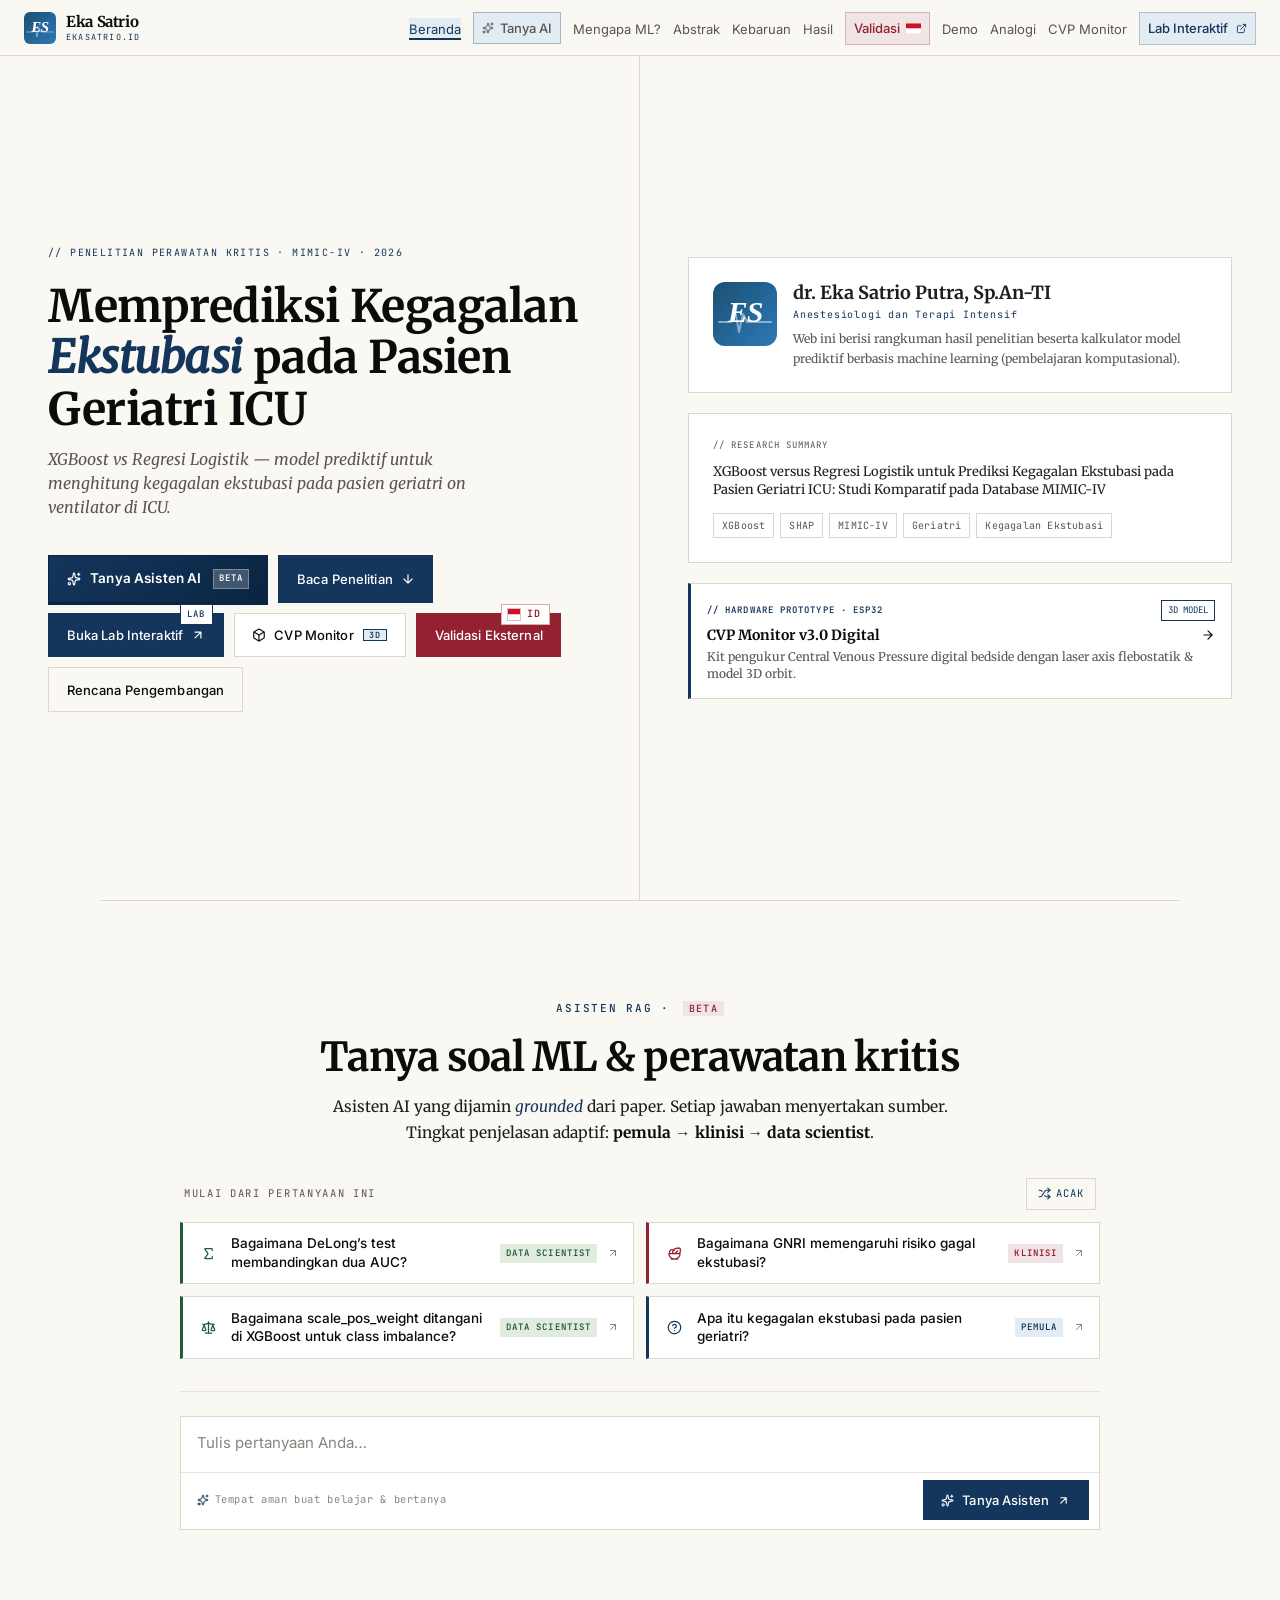
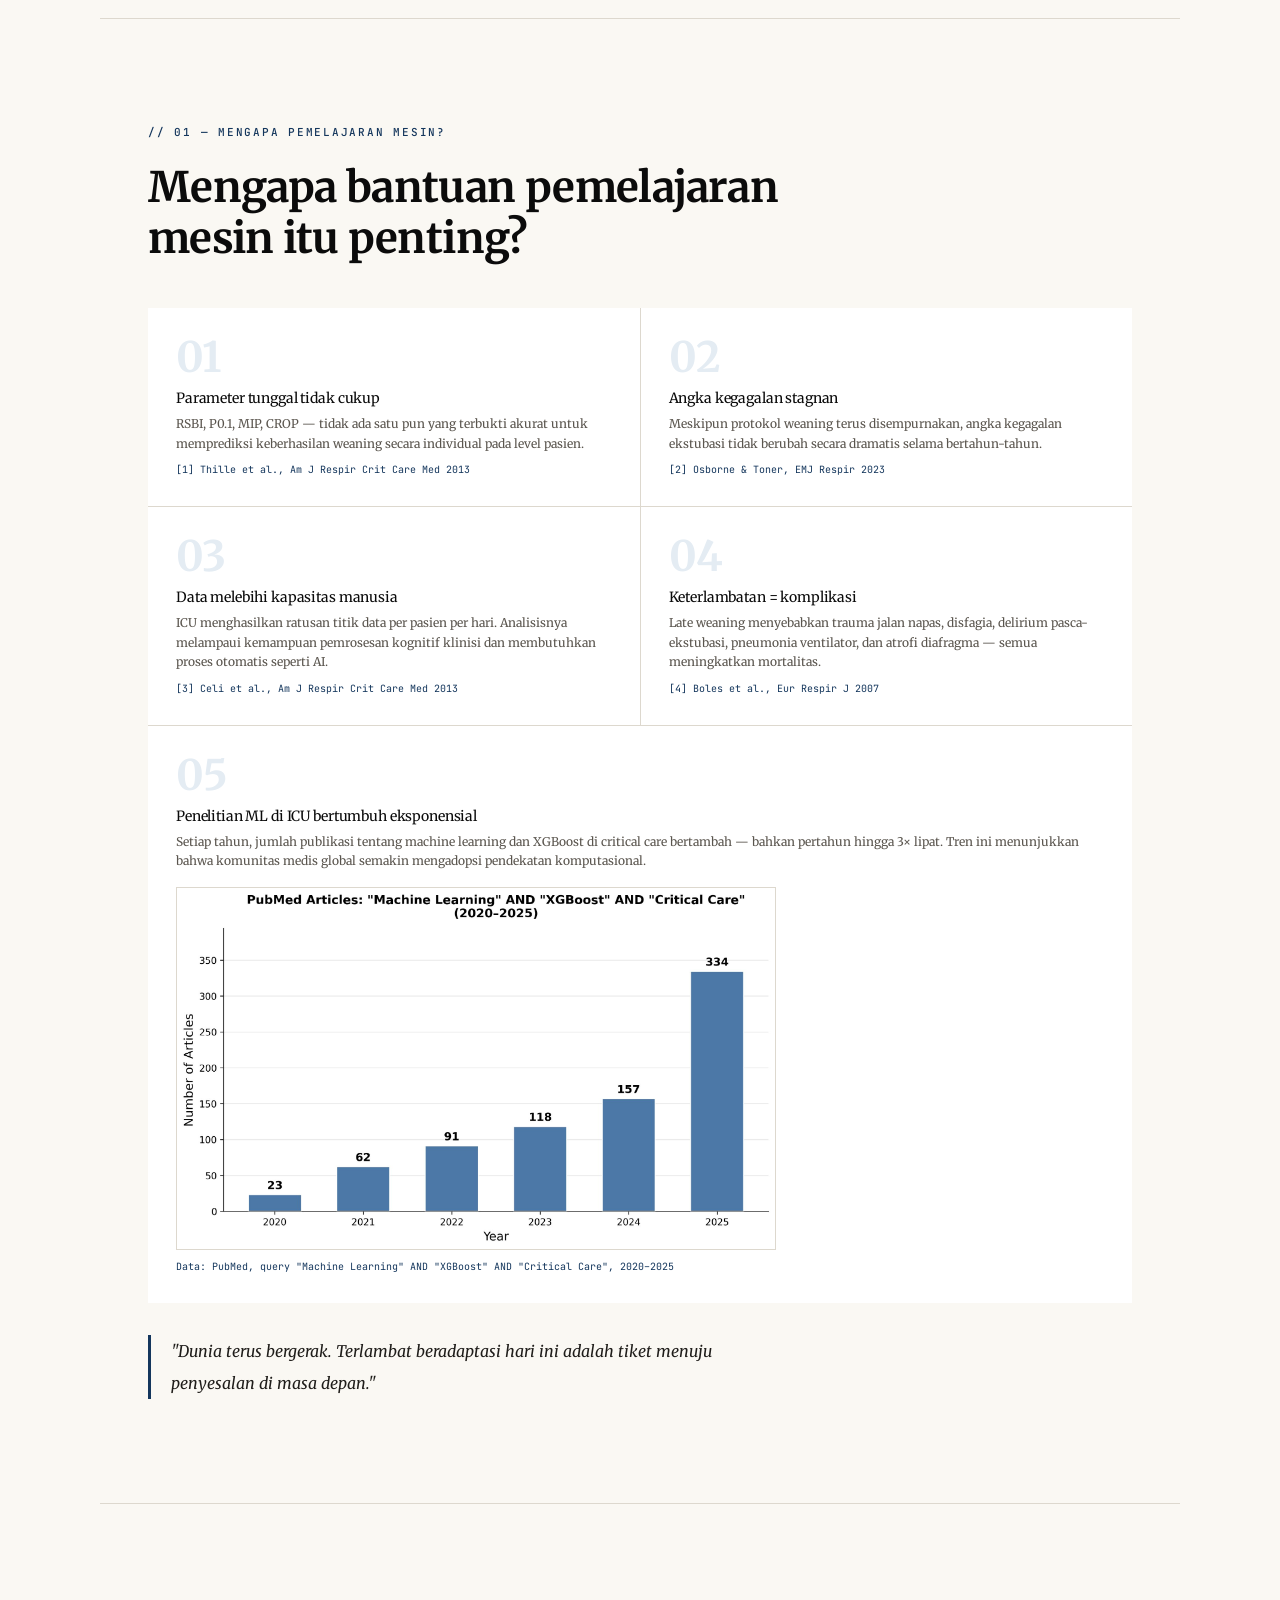
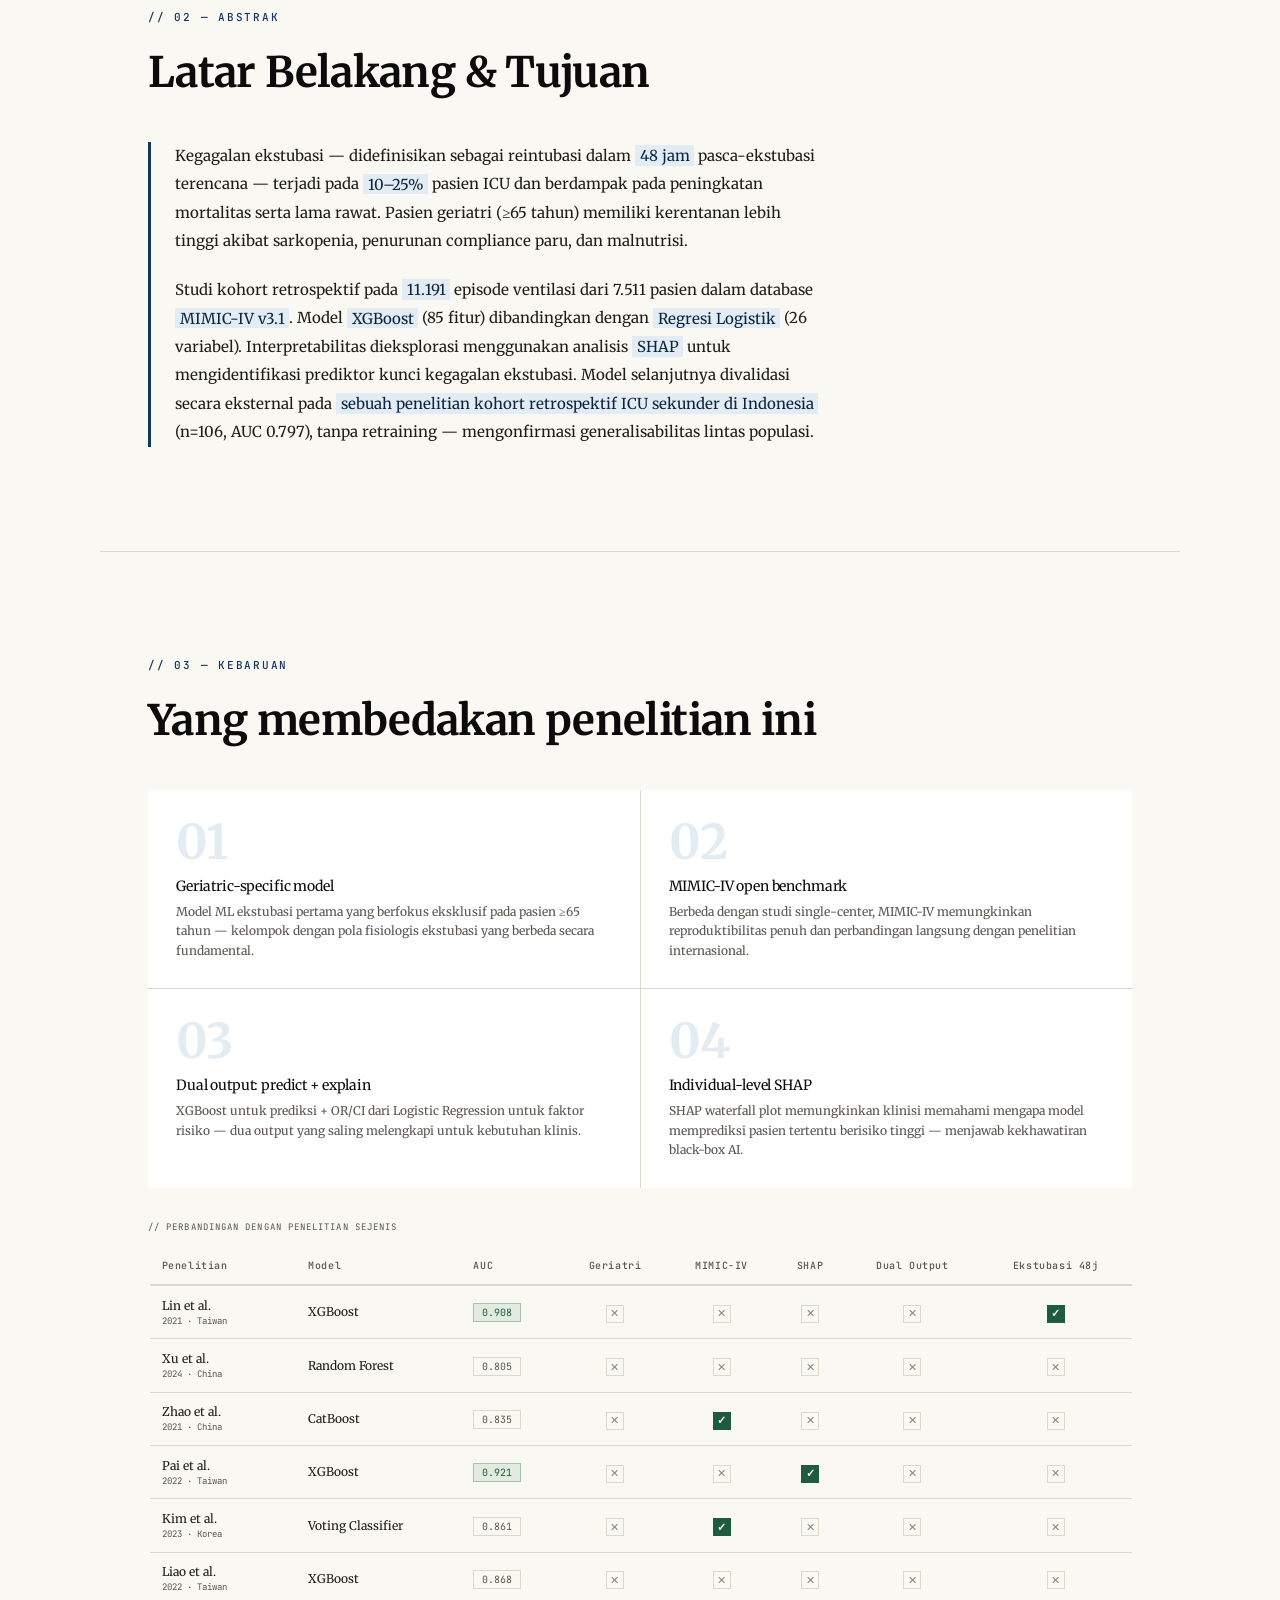
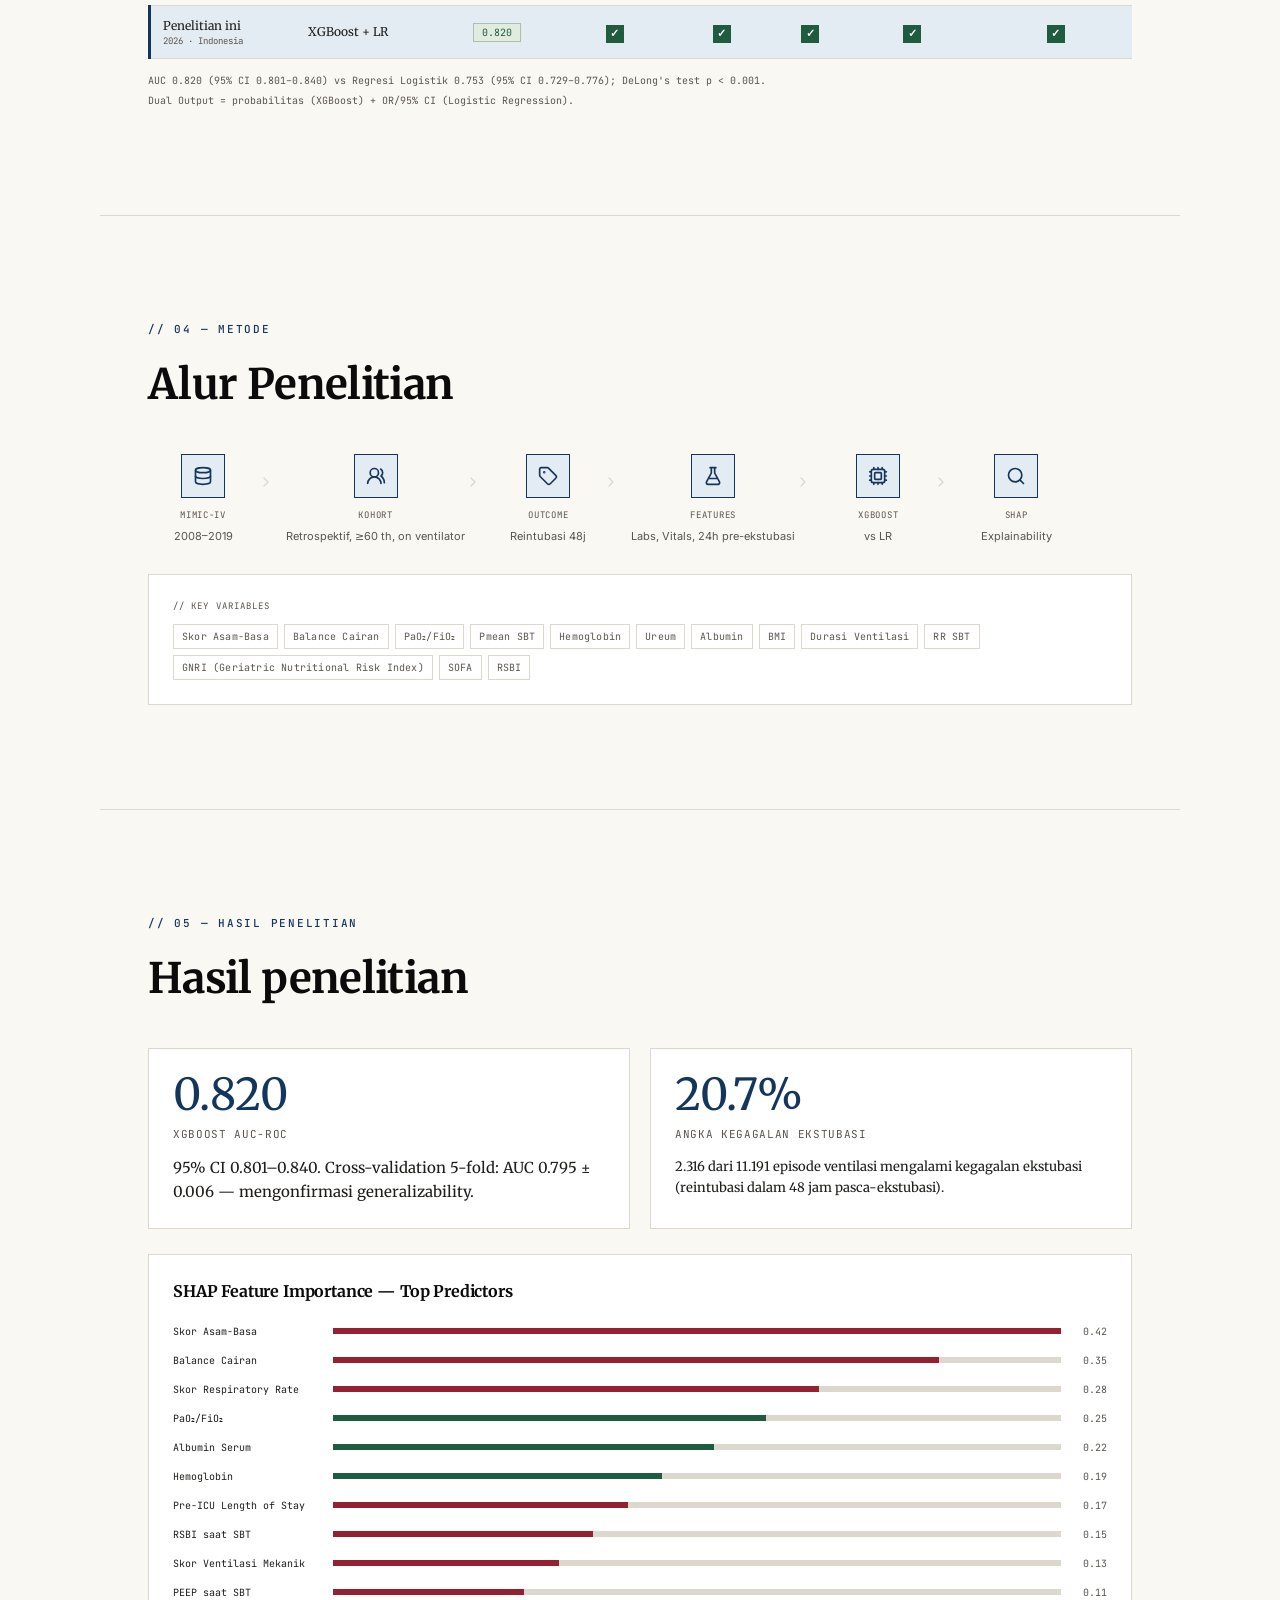
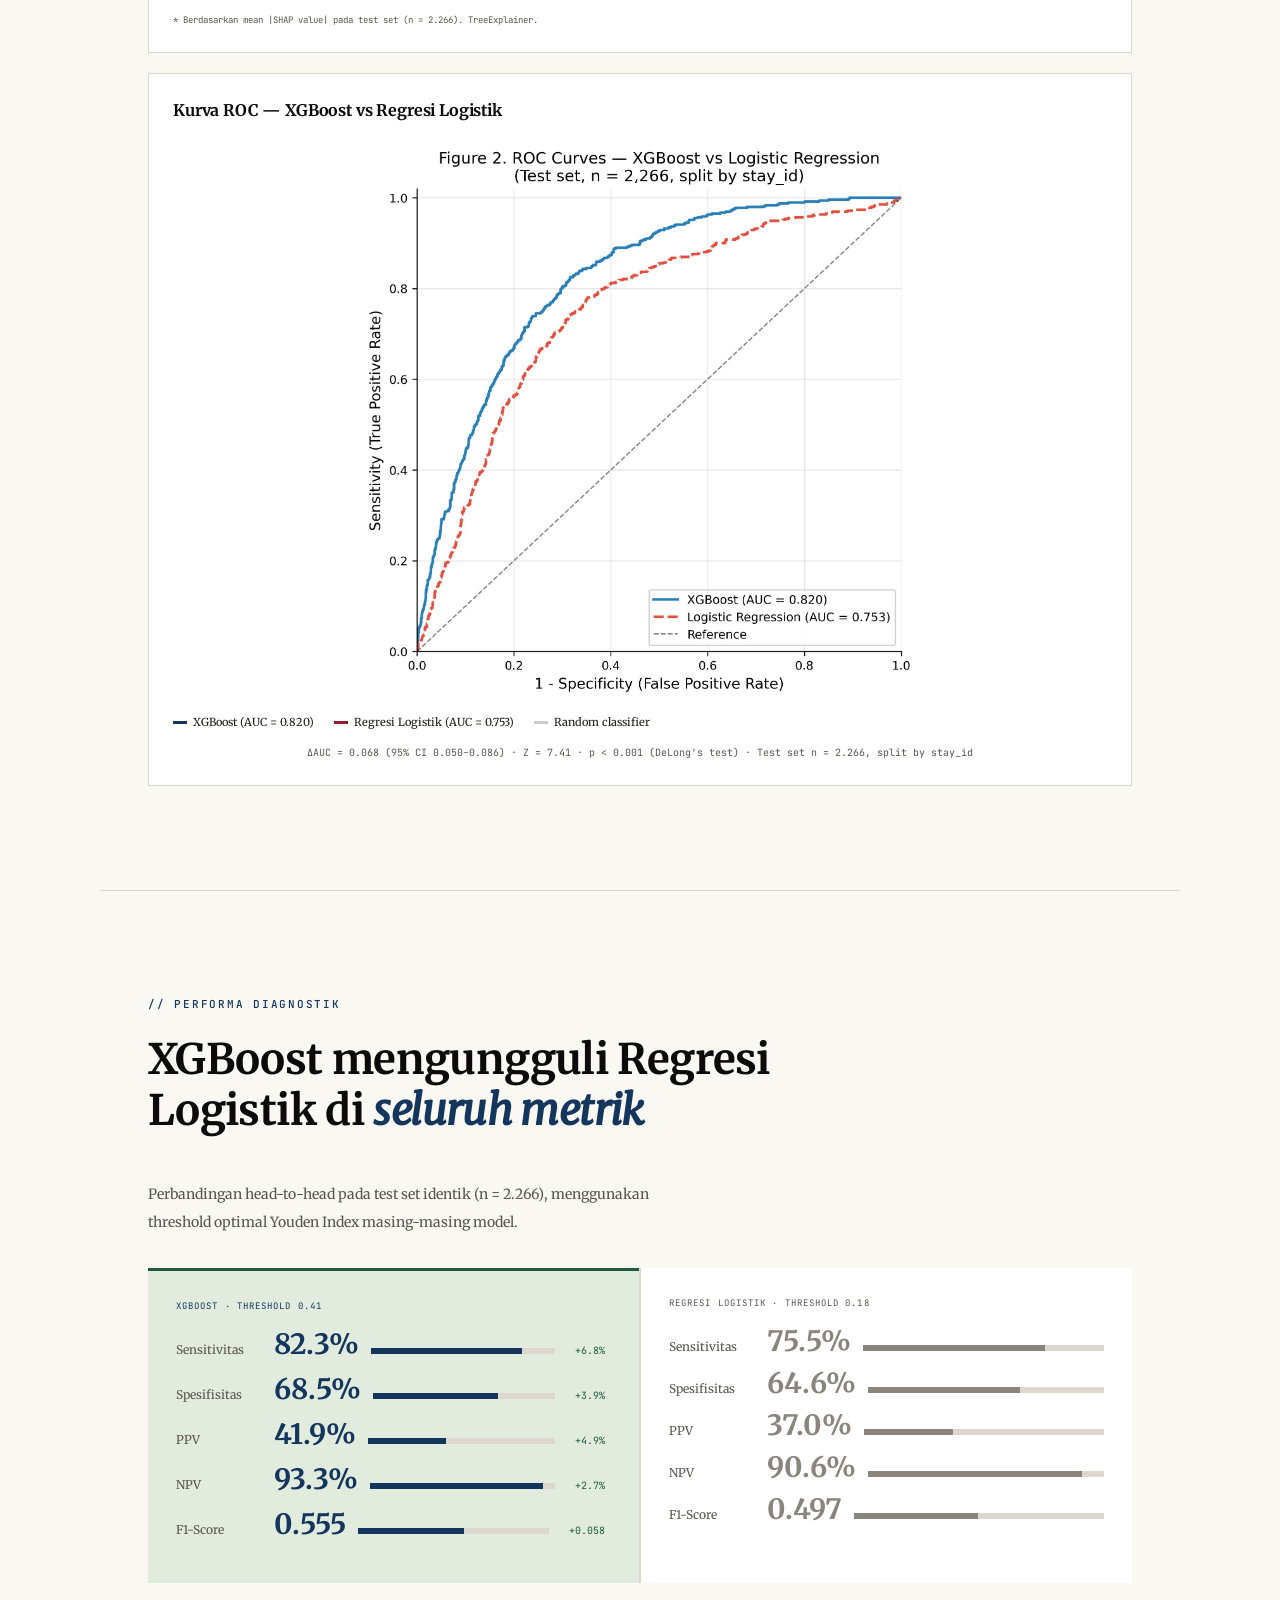
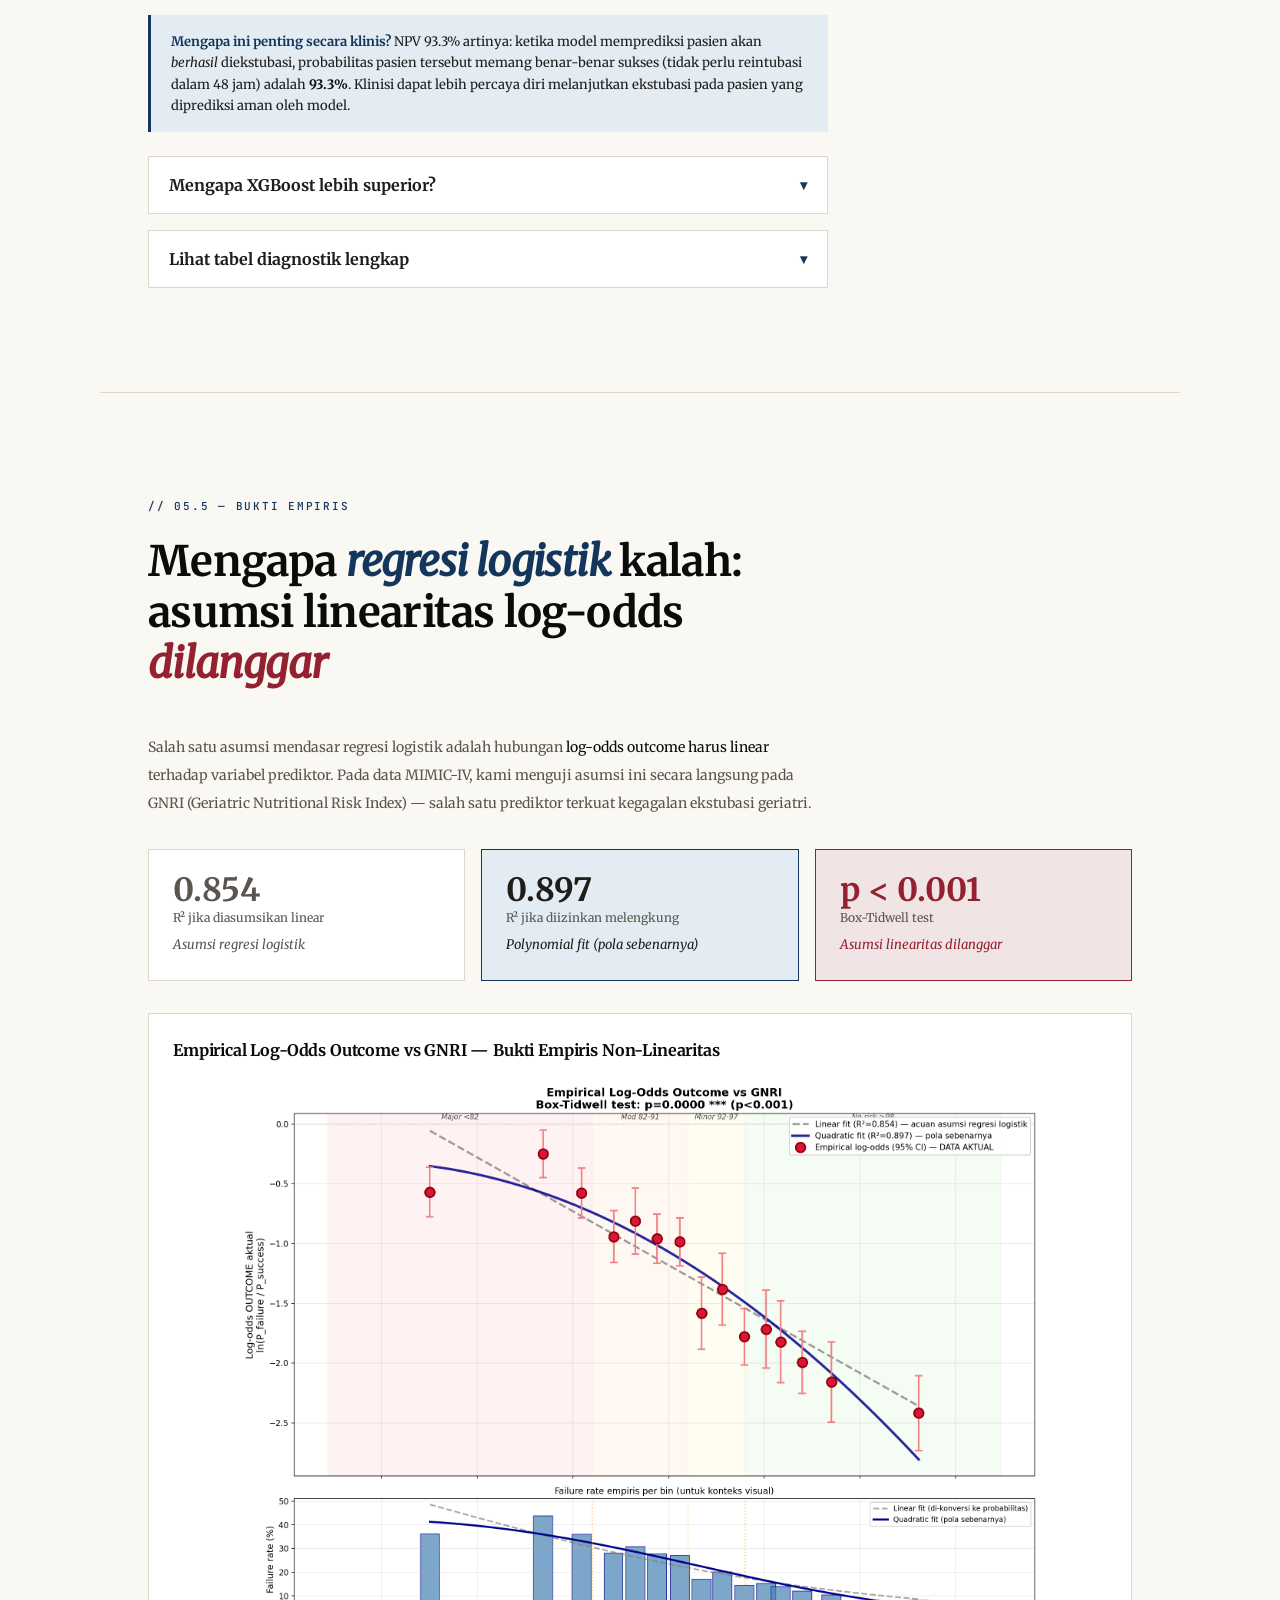
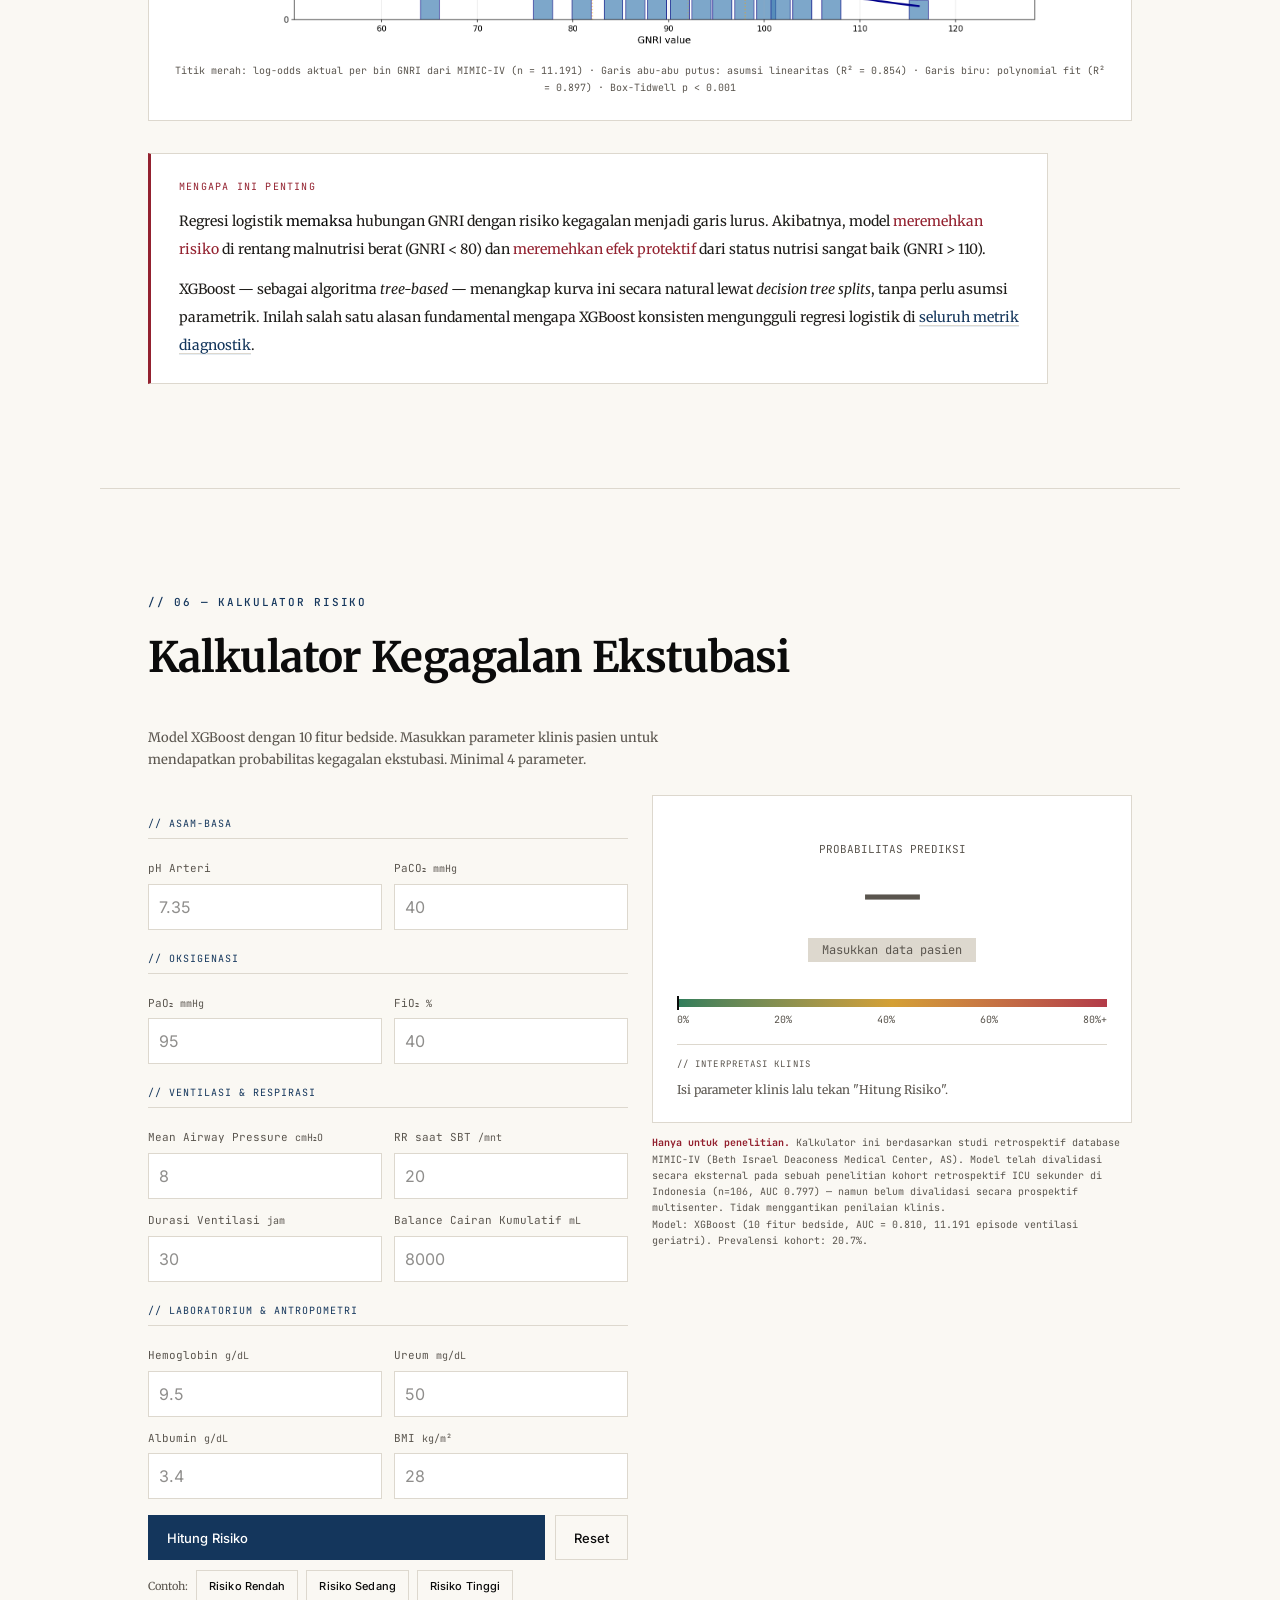
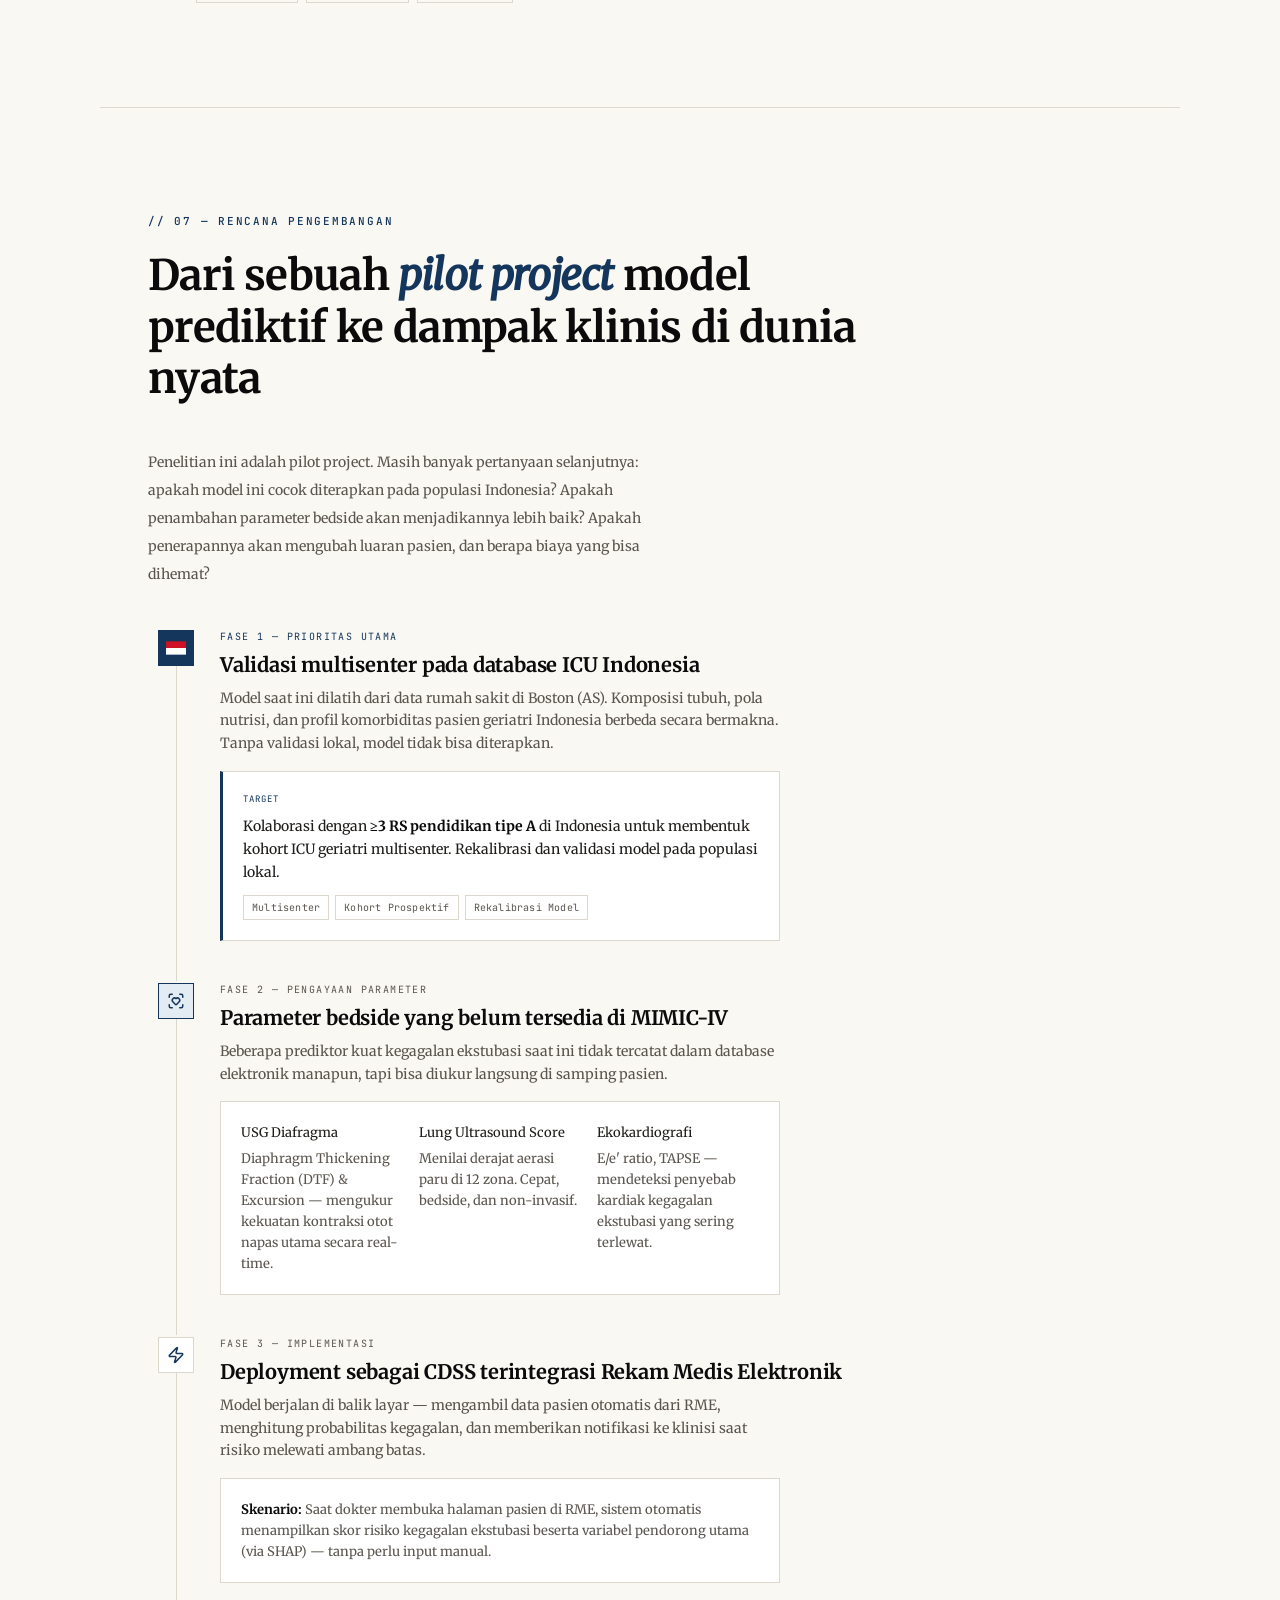
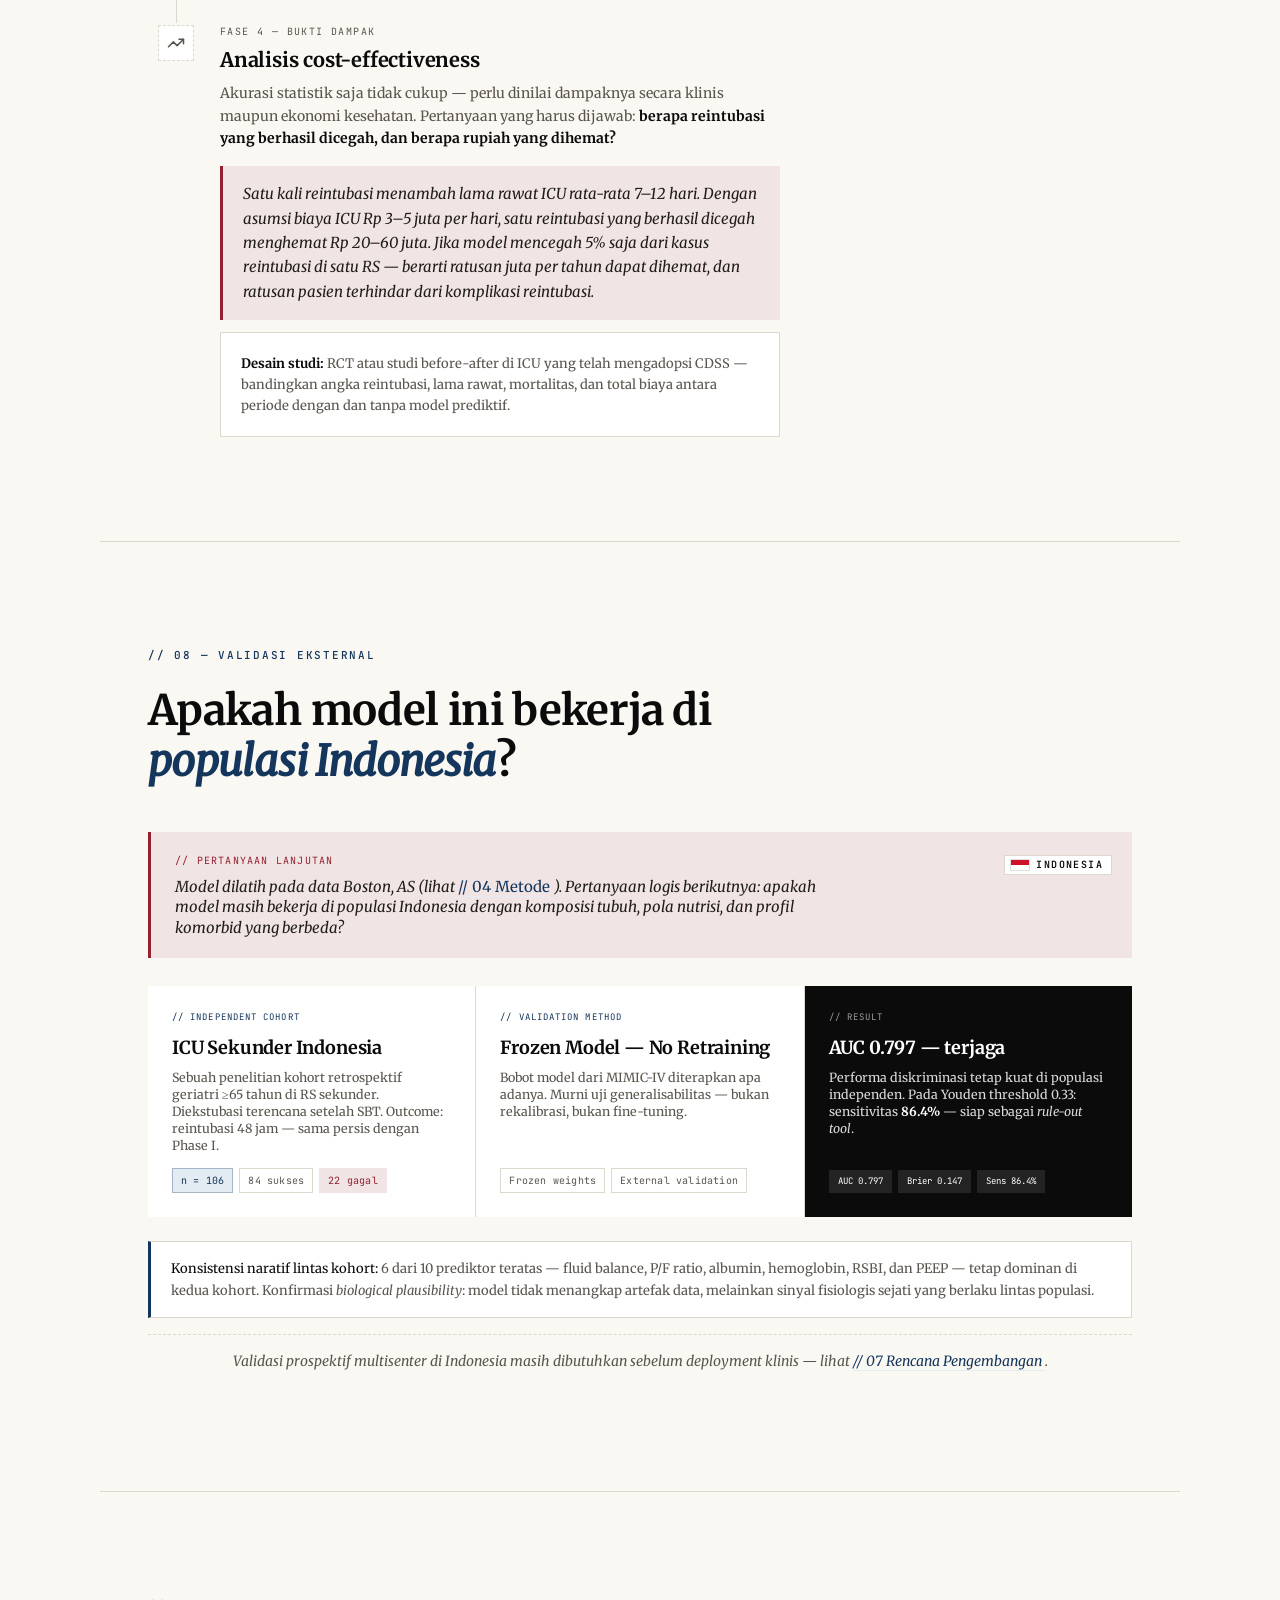
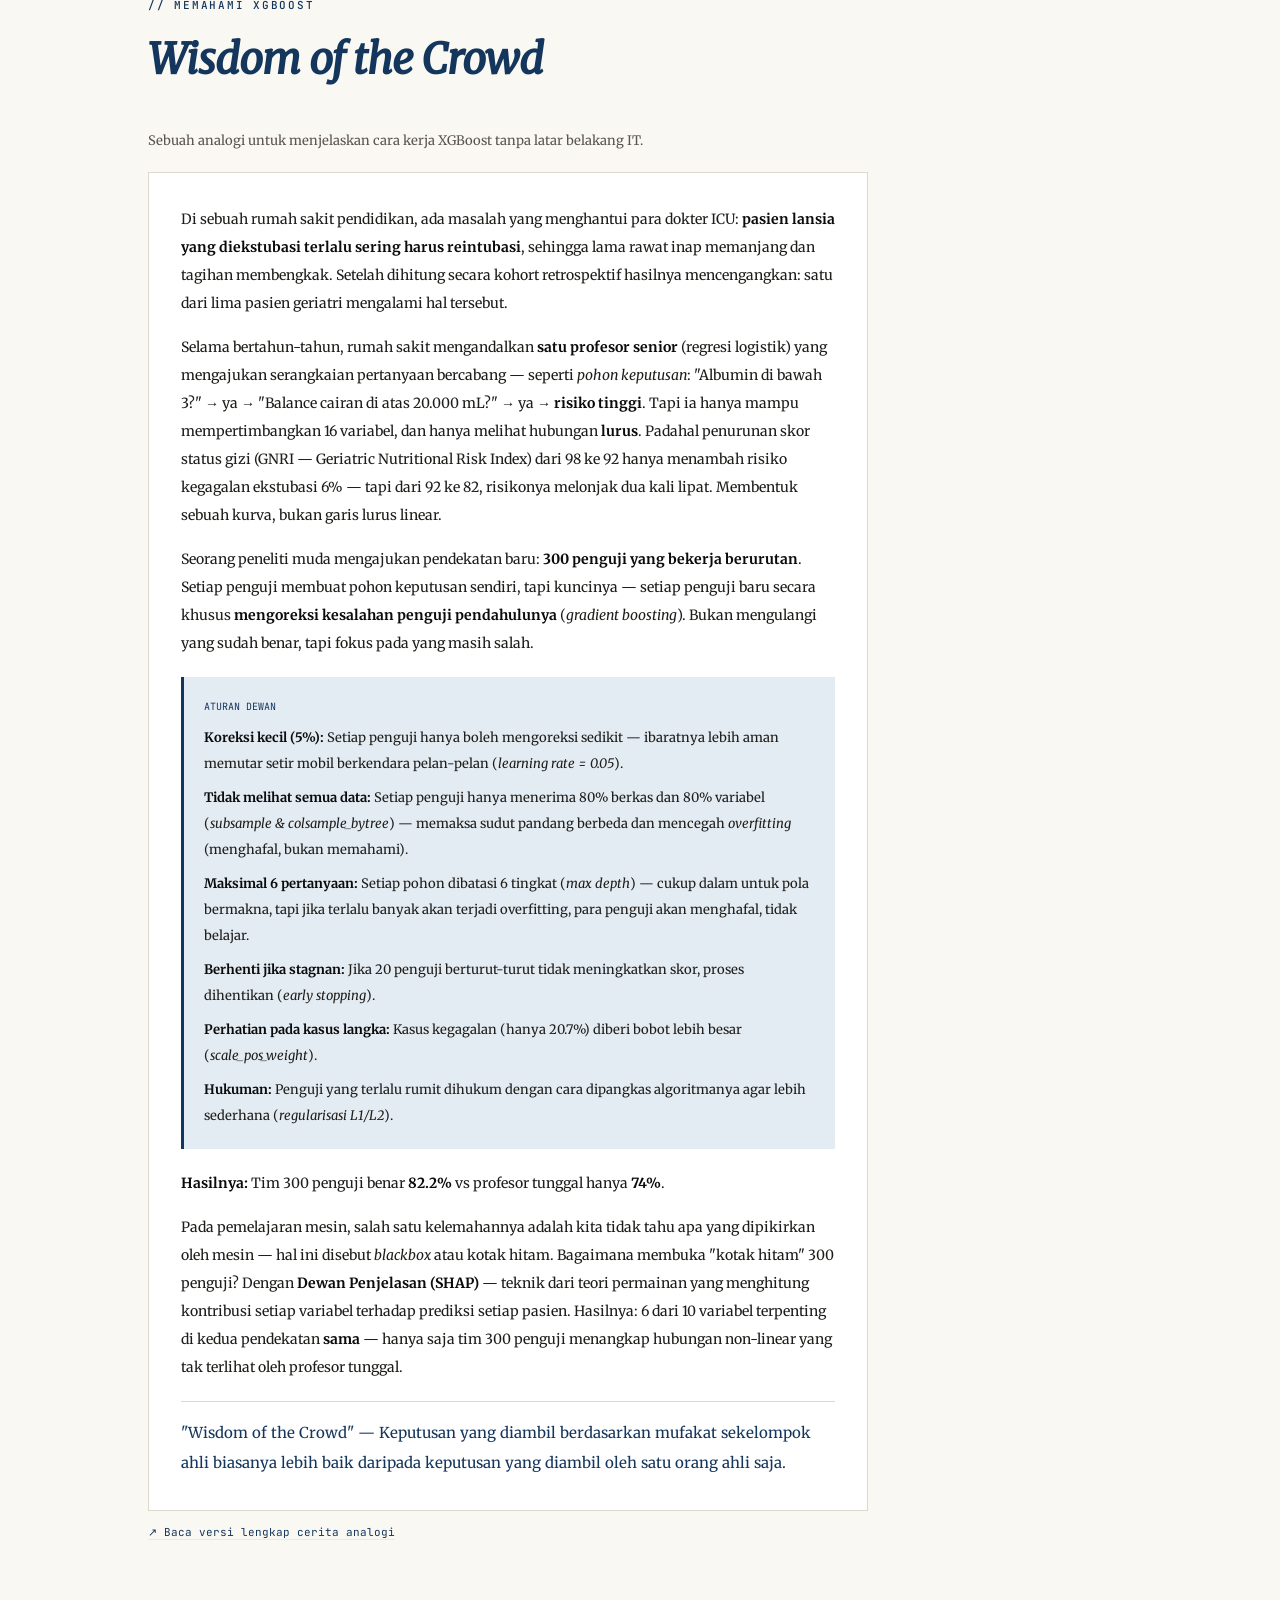
==== commit 0ce4a64a: "fix(ui): smooth breathing glow and shimmer animation for floating asisten fab" ====
--- a/index.html
+++ b/index.html
@@ -1,4 +1,4 @@
-<!DOCTYPE html><html lang="id"> <head><meta charset="UTF-8"><meta name="viewport" content="width=device-width, initial-scale=1, viewport-fit=cover"><meta http-equiv="X-UA-Compatible" content="IE=edge"><title>dr. Eka Satrio Putra, Sp.An-TI — Prediksi Kegagalan Ekstubasi</title><meta name="description" content="Riset machine learning (XGBoost) untuk prediksi kegagalan ekstubasi pasien ICU di Indonesia oleh dr. Eka Satrio Putra, Sp.An-TI. Workflow, hasil, dan simulator interaktif berbasis 12 parameter klinis."><meta name="author" content="dr. Eka Satrio Putra, Sp.An-TI"><meta name="keywords" content="ekstubasi, prediksi kegagalan ekstubasi, XGBoost ICU, machine learning anestesi, dr. Eka Satrio Putra, Sp.An-TI, kedokteran intensif Indonesia, extubation failure prediction"><meta name="theme-color" content="#1B4F72"><meta name="color-scheme" content="light"><meta name="generator" content="Astro v6.3.1"><link rel="canonical" href="https://ekasatrio.id/"><link rel="alternate" hreflang="id" href="https://ekasatrio.id/"><link rel="alternate" hreflang="x-default" href="https://ekasatrio.id/"><meta property="og:type" content="article"><meta property="og:title" content="dr. Eka Satrio Putra, Sp.An-TI — Prediksi Kegagalan Ekstubasi"><meta property="og:description" content="Riset machine learning (XGBoost) untuk prediksi kegagalan ekstubasi pasien ICU di Indonesia oleh dr. Eka Satrio Putra, Sp.An-TI. Workflow, hasil, dan simulator interaktif berbasis 12 parameter klinis."><meta property="og:url" content="https://ekasatrio.id/"><meta property="og:site_name" content="Eka Satrio"><meta property="og:image" content="https://ekasatrio.id/og-image.png"><meta property="og:image:alt" content="dr. Eka Satrio Putra, Sp.An-TI — Prediksi Kegagalan Ekstubasi"><meta property="og:locale" content="id_ID"><meta name="twitter:card" content="summary_large_image"><meta name="twitter:title" content="dr. Eka Satrio Putra, Sp.An-TI — Prediksi Kegagalan Ekstubasi"><meta name="twitter:description" content="Riset machine learning (XGBoost) untuk prediksi kegagalan ekstubasi pasien ICU di Indonesia oleh dr. Eka Satrio Putra, Sp.An-TI. Workflow, hasil, dan simulator interaktif berbasis 12 parameter klinis."><meta name="twitter:image" content="https://ekasatrio.id/og-image.png"><link rel="icon" href="/favicon.svg" type="image/svg+xml"><link rel="icon" href="/favicon.ico" sizes="32x32"><link rel="apple-touch-icon" href="/apple-touch-icon.png"><link rel="manifest" href="/site.webmanifest"><link rel="mask-icon" href="/favicon.svg" color="#1B4F72"><script type="application/ld+json">{"@context":"https://schema.org","@type":"Person","name":"dr. Eka Satrio Putra, Sp.An-TI","jobTitle":"Konsultan Anestesiologi & Terapi Intensif","email":"mailto:ekasatrio@gmail.com","url":"https://ekasatrio.id","knowsAbout":["Anesthesiology","Intensive Care","Machine Learning in Medicine","Extubation Failure Prediction","XGBoost"]}</script><script type="application/ld+json">{"@context":"https://schema.org","@type":"WebSite","name":"dr. Eka Satrio Putra, Sp.An-TI","url":"https://ekasatrio.id","inLanguage":"id","description":"Riset machine learning (XGBoost) untuk prediksi kegagalan ekstubasi pasien ICU di Indonesia oleh dr. Eka Satrio Putra, Sp.An-TI. Workflow, hasil, dan simulator interaktif berbasis 12 parameter klinis."}</script><script type="application/ld+json">{"@context":"https://schema.org","@type":"ScholarlyArticle","headline":"XGBoost versus Regresi Logistik untuk Prediksi Kegagalan Ekstubasi pada Pasien Geriatri ICU","inLanguage":"id","author":{"@type":"Person","name":"dr. Eka Satrio Putra, Sp.An-TI","jobTitle":"Konsultan Anestesiologi & Terapi Intensif"},"about":["Extubation failure","XGBoost","MIMIC-IV","Geriatric ICU","SHAP"],"isAccessibleForFree":true,"keywords":"extubation failure, XGBoost, MIMIC-IV, geriatric ICU, machine learning, SHAP, Indonesia"}</script><link rel="stylesheet" href="/a/BaseLayout.Byp2ZBuG.css">
+<!DOCTYPE html><html lang="id"> <head><meta charset="UTF-8"><meta name="viewport" content="width=device-width, initial-scale=1, viewport-fit=cover"><meta http-equiv="X-UA-Compatible" content="IE=edge"><title>dr. Eka Satrio Putra, Sp.An-TI — Prediksi Kegagalan Ekstubasi</title><meta name="description" content="Riset machine learning (XGBoost) untuk prediksi kegagalan ekstubasi pasien ICU di Indonesia oleh dr. Eka Satrio Putra, Sp.An-TI. Workflow, hasil, dan simulator interaktif berbasis 12 parameter klinis."><meta name="author" content="dr. Eka Satrio Putra, Sp.An-TI"><meta name="keywords" content="ekstubasi, prediksi kegagalan ekstubasi, XGBoost ICU, machine learning anestesi, dr. Eka Satrio Putra, Sp.An-TI, kedokteran intensif Indonesia, extubation failure prediction"><meta name="theme-color" content="#1B4F72"><meta name="color-scheme" content="light"><meta name="generator" content="Astro v6.3.1"><link rel="canonical" href="https://ekasatrio.id/"><link rel="alternate" hreflang="id" href="https://ekasatrio.id/"><link rel="alternate" hreflang="x-default" href="https://ekasatrio.id/"><meta property="og:type" content="article"><meta property="og:title" content="dr. Eka Satrio Putra, Sp.An-TI — Prediksi Kegagalan Ekstubasi"><meta property="og:description" content="Riset machine learning (XGBoost) untuk prediksi kegagalan ekstubasi pasien ICU di Indonesia oleh dr. Eka Satrio Putra, Sp.An-TI. Workflow, hasil, dan simulator interaktif berbasis 12 parameter klinis."><meta property="og:url" content="https://ekasatrio.id/"><meta property="og:site_name" content="Eka Satrio"><meta property="og:image" content="https://ekasatrio.id/og-image.png"><meta property="og:image:alt" content="dr. Eka Satrio Putra, Sp.An-TI — Prediksi Kegagalan Ekstubasi"><meta property="og:locale" content="id_ID"><meta name="twitter:card" content="summary_large_image"><meta name="twitter:title" content="dr. Eka Satrio Putra, Sp.An-TI — Prediksi Kegagalan Ekstubasi"><meta name="twitter:description" content="Riset machine learning (XGBoost) untuk prediksi kegagalan ekstubasi pasien ICU di Indonesia oleh dr. Eka Satrio Putra, Sp.An-TI. Workflow, hasil, dan simulator interaktif berbasis 12 parameter klinis."><meta name="twitter:image" content="https://ekasatrio.id/og-image.png"><link rel="icon" href="/favicon.svg" type="image/svg+xml"><link rel="icon" href="/favicon.ico" sizes="32x32"><link rel="apple-touch-icon" href="/apple-touch-icon.png"><link rel="manifest" href="/site.webmanifest"><link rel="mask-icon" href="/favicon.svg" color="#1B4F72"><script type="application/ld+json">{"@context":"https://schema.org","@type":"Person","name":"dr. Eka Satrio Putra, Sp.An-TI","jobTitle":"Konsultan Anestesiologi & Terapi Intensif","email":"mailto:ekasatrio@gmail.com","url":"https://ekasatrio.id","knowsAbout":["Anesthesiology","Intensive Care","Machine Learning in Medicine","Extubation Failure Prediction","XGBoost"]}</script><script type="application/ld+json">{"@context":"https://schema.org","@type":"WebSite","name":"dr. Eka Satrio Putra, Sp.An-TI","url":"https://ekasatrio.id","inLanguage":"id","description":"Riset machine learning (XGBoost) untuk prediksi kegagalan ekstubasi pasien ICU di Indonesia oleh dr. Eka Satrio Putra, Sp.An-TI. Workflow, hasil, dan simulator interaktif berbasis 12 parameter klinis."}</script><script type="application/ld+json">{"@context":"https://schema.org","@type":"ScholarlyArticle","headline":"XGBoost versus Regresi Logistik untuk Prediksi Kegagalan Ekstubasi pada Pasien Geriatri ICU","inLanguage":"id","author":{"@type":"Person","name":"dr. Eka Satrio Putra, Sp.An-TI","jobTitle":"Konsultan Anestesiologi & Terapi Intensif"},"about":["Extubation failure","XGBoost","MIMIC-IV","Geriatric ICU","SHAP"],"isAccessibleForFree":true,"keywords":"extubation failure, XGBoost, MIMIC-IV, geriatric ICU, machine learning, SHAP, Indonesia"}</script><link rel="stylesheet" href="/a/BaseLayout.BjRKTEIq.css">
 <link rel="stylesheet" href="/a/Lightbox.DJwYR2rt.css">
 <link rel="stylesheet" href="/a/index.BREOe9j5.css"><script type="module" src="/a/page.DubX8lW0.js"></script></head> <body> <script>
       // Apply saved font-size scale to :root before paint (no flash on reload).
@@ -377,18 +377,21 @@
 © 2026 dr. Eka Satrio Putra, Sp.An-TI · Prediksi Kegagalan Ekstubasi
 </p> <p class="font-mono text-[10px] text-[color:var(--color-muted)] tracking-[0.06em] m-0">
 ekasatrio.id · Anestesiologi &amp; Terapi Intensif
-</p> </footer> <a id="asistenFab" href="/#asisten" class="asisten-fab" aria-label="Tanya Asisten AI" data-astro-cid-4exnku3i> <span class="asisten-fab__ring" aria-hidden="true" data-astro-cid-4exnku3i></span> <span class="asisten-fab__icon" aria-hidden="true" data-astro-cid-4exnku3i> <svg width="16" height="16" viewBox="0 0 24 24" stroke-width="2.2" data-astro-cid-4exnku3i="true" data-icon="lucide:sparkles">   <use href="#ai:lucide:sparkles"></use>  </svg> </span> <span class="asisten-fab__label" data-astro-cid-4exnku3i>Tanya Asisten</span> <span class="asisten-fab__badge" data-astro-cid-4exnku3i>BETA</span> </a> <script>
+</p> </footer> <a id="asistenFab" href="/#asisten" class="asisten-fab" aria-label="Tanya Asisten AI" data-astro-cid-4exnku3i> <span class="asisten-fab__icon" aria-hidden="true" data-astro-cid-4exnku3i> <svg width="15" height="15" viewBox="0 0 24 24" stroke-width="2.2" data-astro-cid-4exnku3i="true" data-icon="lucide:sparkles">   <use href="#ai:lucide:sparkles"></use>  </svg> </span> <span class="asisten-fab__label" data-astro-cid-4exnku3i>Tanya Asisten</span> <span class="asisten-fab__badge" data-astro-cid-4exnku3i>BETA</span> </a> <script>
   (() => {
     const fab = document.getElementById('asistenFab');
     if (!fab) return;
 
-    // Sembunyikan saat #hero (paling atas, sudah punya CTA sendiri)
-    // ATAU #asisten (section RAG itu sendiri) dalam viewport.
+    // Sembunyikan saat #hero (paling atas) ATAU #asisten dalam viewport
     const targets = ['#hero', '#asisten']
       .map((sel) => document.querySelector(sel))
       .filter(Boolean);
 
     if (targets.length && 'IntersectionObserver' in window) {
+      if (window.scrollY < 200) {
+        fab.classList.add('is-hidden');
+      }
+
       const visible = new Set();
       const io = new IntersectionObserver(
         (entries) => {
@@ -398,12 +401,12 @@
           });
           fab.classList.toggle('is-hidden', visible.size > 0);
         },
-        { threshold: 0.15 }
+        { threshold: 0.1 }
       );
       targets.forEach((t) => io.observe(t));
     }
 
-    // Smooth scroll bila link target di halaman yang sama.
+    // Smooth scroll bila link target di halaman yang sama
     fab.addEventListener('click', (e) => {
       try {
         const url = new URL(fab.href, location.href);
@@ -415,7 +418,7 @@
             history.replaceState(null, '', url.hash);
           }
         }
-      } catch {/* ignore */}
+      } catch {}
     });
   })();
 </script> <script type="module" src="/a/BaseLayout.astro_astro_type_script_index_0_lang.DkaxE2k1.js"></script> </body> </html>
--- a/a/BaseLayout.BjRKTEIq.css
+++ b/a/BaseLayout.BjRKTEIq.css
@@ -0,0 +1 @@
+@font-face{font-family:Merriweather;font-style:normal;font-display:swap;font-weight:300;src:url(/a/merriweather-cyrillic-ext-300-normal.jaEQPVsq.woff2) format("woff2"),url(/a/merriweather-cyrillic-ext-300-normal.DgHWI7S3.woff) format("woff");unicode-range:U+0460-052F,U+1C80-1C8A,U+20B4,U+2DE0-2DFF,U+A640-A69F,U+FE2E-FE2F}@font-face{font-family:Merriweather;font-style:normal;font-display:swap;font-weight:300;src:url(/a/merriweather-cyrillic-300-normal.B0n2hweN.woff2) format("woff2"),url(/a/merriweather-cyrillic-300-normal.ChHAoDzd.woff) format("woff");unicode-range:U+0301,U+0400-045F,U+0490-0491,U+04B0-04B1,U+2116}@font-face{font-family:Merriweather;font-style:normal;font-display:swap;font-weight:300;src:url(/a/merriweather-vietnamese-300-normal.DJNUJcJP.woff2) format("woff2"),url(/a/merriweather-vietnamese-300-normal.DV_C-MGO.woff) format("woff");unicode-range:U+0102-0103,U+0110-0111,U+0128-0129,U+0168-0169,U+01A0-01A1,U+01AF-01B0,U+0300-0301,U+0303-0304,U+0308-0309,U+0323,U+0329,U+1EA0-1EF9,U+20AB}@font-face{font-family:Merriweather;font-style:normal;font-display:swap;font-weight:300;src:url(/a/merriweather-latin-ext-300-normal.BlFqywl2.woff2) format("woff2"),url(/a/merriweather-latin-ext-300-normal.Cq4DOWc3.woff) format("woff");unicode-range:U+0100-02BA,U+02BD-02C5,U+02C7-02CC,U+02CE-02D7,U+02DD-02FF,U+0304,U+0308,U+0329,U+1D00-1DBF,U+1E00-1E9F,U+1EF2-1EFF,U+2020,U+20A0-20AB,U+20AD-20C0,U+2113,U+2C60-2C7F,U+A720-A7FF}@font-face{font-family:Merriweather;font-style:normal;font-display:swap;font-weight:300;src:url(/a/merriweather-latin-300-normal.C5yjfxyF.woff2) format("woff2"),url(/a/merriweather-latin-300-normal.D_5zl1Gi.woff) format("woff");unicode-range:U+0000-00FF,U+0131,U+0152-0153,U+02BB-02BC,U+02C6,U+02DA,U+02DC,U+0304,U+0308,U+0329,U+2000-206F,U+20AC,U+2122,U+2191,U+2193,U+2212,U+2215,U+FEFF,U+FFFD}@font-face{font-family:Merriweather;font-style:normal;font-display:swap;font-weight:400;src:url(/a/merriweather-cyrillic-ext-400-normal.D9NYhYTq.woff2) format("woff2"),url(/a/merriweather-cyrillic-ext-400-normal.Di6yW_eE.woff) format("woff");unicode-range:U+0460-052F,U+1C80-1C8A,U+20B4,U+2DE0-2DFF,U+A640-A69F,U+FE2E-FE2F}@font-face{font-family:Merriweather;font-style:normal;font-display:swap;font-weight:400;src:url(/a/merriweather-cyrillic-400-normal.AvfsDsMQ.woff2) format("woff2"),url(/a/merriweather-cyrillic-400-normal.DAcQ8g-H.woff) format("woff");unicode-range:U+0301,U+0400-045F,U+0490-0491,U+04B0-04B1,U+2116}@font-face{font-family:Merriweather;font-style:normal;font-display:swap;font-weight:400;src:url(/a/merriweather-vietnamese-400-normal.hNacsVs_.woff2) format("woff2"),url(/a/merriweather-vietnamese-400-normal.Dh8WVvgZ.woff) format("woff");unicode-range:U+0102-0103,U+0110-0111,U+0128-0129,U+0168-0169,U+01A0-01A1,U+01AF-01B0,U+0300-0301,U+0303-0304,U+0308-0309,U+0323,U+0329,U+1EA0-1EF9,U+20AB}@font-face{font-family:Merriweather;font-style:normal;font-display:swap;font-weight:400;src:url(/a/merriweather-latin-ext-400-normal.CWVzVQq3.woff2) format("woff2"),url(/a/merriweather-latin-ext-400-normal.CLqijLtt.woff) format("woff");unicode-range:U+0100-02BA,U+02BD-02C5,U+02C7-02CC,U+02CE-02D7,U+02DD-02FF,U+0304,U+0308,U+0329,U+1D00-1DBF,U+1E00-1E9F,U+1EF2-1EFF,U+2020,U+20A0-20AB,U+20AD-20C0,U+2113,U+2C60-2C7F,U+A720-A7FF}@font-face{font-family:Merriweather;font-style:normal;font-display:swap;font-weight:400;src:url(/a/merriweather-latin-400-normal.G4kZaoXi.woff2) format("woff2"),url(/a/merriweather-latin-400-normal.CvqO63Ah.woff) format("woff");unicode-range:U+0000-00FF,U+0131,U+0152-0153,U+02BB-02BC,U+02C6,U+02DA,U+02DC,U+0304,U+0308,U+0329,U+2000-206F,U+20AC,U+2122,U+2191,U+2193,U+2212,U+2215,U+FEFF,U+FFFD}@font-face{font-family:Merriweather;font-style:italic;font-display:swap;font-weight:400;src:url(/a/merriweather-cyrillic-ext-400-italic.BzaozJoX.woff2) format("woff2"),url(/a/merriweather-cyrillic-ext-400-italic.jx_hxLZ6.woff) format("woff");unicode-range:U+0460-052F,U+1C80-1C8A,U+20B4,U+2DE0-2DFF,U+A640-A69F,U+FE2E-FE2F}@font-face{font-family:Merriweather;font-style:italic;font-display:swap;font-weight:400;src:url(/a/merriweather-cyrillic-400-italic._pNjnltw.woff2) format("woff2"),url(/a/merriweather-cyrillic-400-italic.B7k1f10R.woff) format("woff");unicode-range:U+0301,U+0400-045F,U+0490-0491,U+04B0-04B1,U+2116}@font-face{font-family:Merriweather;font-style:italic;font-display:swap;font-weight:400;src:url(/a/merriweather-vietnamese-400-italic.CpoqsQFt.woff2) format("woff2"),url(/a/merriweather-vietnamese-400-italic.O1h-65_z.woff) format("woff");unicode-range:U+0102-0103,U+0110-0111,U+0128-0129,U+0168-0169,U+01A0-01A1,U+01AF-01B0,U+0300-0301,U+0303-0304,U+0308-0309,U+0323,U+0329,U+1EA0-1EF9,U+20AB}@font-face{font-family:Merriweather;font-style:italic;font-display:swap;font-weight:400;src:url(/a/merriweather-latin-ext-400-italic.menzxlp4.woff2) format("woff2"),url(/a/merriweather-latin-ext-400-italic.Cdckp9Zh.woff) format("woff");unicode-range:U+0100-02BA,U+02BD-02C5,U+02C7-02CC,U+02CE-02D7,U+02DD-02FF,U+0304,U+0308,U+0329,U+1D00-1DBF,U+1E00-1E9F,U+1EF2-1EFF,U+2020,U+20A0-20AB,U+20AD-20C0,U+2113,U+2C60-2C7F,U+A720-A7FF}@font-face{font-family:Merriweather;font-style:italic;font-display:swap;font-weight:400;src:url(/a/merriweather-latin-400-italic.CuD3zK4B.woff2) format("woff2"),url(/a/merriweather-latin-400-italic.Cq-nJhum.woff) format("woff");unicode-range:U+0000-00FF,U+0131,U+0152-0153,U+02BB-02BC,U+02C6,U+02DA,U+02DC,U+0304,U+0308,U+0329,U+2000-206F,U+20AC,U+2122,U+2191,U+2193,U+2212,U+2215,U+FEFF,U+FFFD}@font-face{font-family:Merriweather;font-style:normal;font-display:swap;font-weight:700;src:url(/a/merriweather-cyrillic-ext-700-normal.Bk1p9YoV.woff2) format("woff2"),url(/a/merriweather-cyrillic-ext-700-normal.DoooT6Vg.woff) format("woff");unicode-range:U+0460-052F,U+1C80-1C8A,U+20B4,U+2DE0-2DFF,U+A640-A69F,U+FE2E-FE2F}@font-face{font-family:Merriweather;font-style:normal;font-display:swap;font-weight:700;src:url(/a/merriweather-cyrillic-700-normal.wbY04GlL.woff2) format("woff2"),url(/a/merriweather-cyrillic-700-normal.CHCcU-4a.woff) format("woff");unicode-range:U+0301,U+0400-045F,U+0490-0491,U+04B0-04B1,U+2116}@font-face{font-family:Merriweather;font-style:normal;font-display:swap;font-weight:700;src:url(/a/merriweather-vietnamese-700-normal.Bp6kWjW5.woff2) format("woff2"),url(/a/merriweather-vietnamese-700-normal.C7_HxHBa.woff) format("woff");unicode-range:U+0102-0103,U+0110-0111,U+0128-0129,U+0168-0169,U+01A0-01A1,U+01AF-01B0,U+0300-0301,U+0303-0304,U+0308-0309,U+0323,U+0329,U+1EA0-1EF9,U+20AB}@font-face{font-family:Merriweather;font-style:normal;font-display:swap;font-weight:700;src:url(/a/merriweather-latin-ext-700-normal.jHnxg2Kc.woff2) format("woff2"),url(/a/merriweather-latin-ext-700-normal.CaBzXGOk.woff) format("woff");unicode-range:U+0100-02BA,U+02BD-02C5,U+02C7-02CC,U+02CE-02D7,U+02DD-02FF,U+0304,U+0308,U+0329,U+1D00-1DBF,U+1E00-1E9F,U+1EF2-1EFF,U+2020,U+20A0-20AB,U+20AD-20C0,U+2113,U+2C60-2C7F,U+A720-A7FF}@font-face{font-family:Merriweather;font-style:normal;font-display:swap;font-weight:700;src:url(/a/merriweather-latin-700-normal.DoUP8Ce-.woff2) format("woff2"),url(/a/merriweather-latin-700-normal.D4-nzrAh.woff) format("woff");unicode-range:U+0000-00FF,U+0131,U+0152-0153,U+02BB-02BC,U+02C6,U+02DA,U+02DC,U+0304,U+0308,U+0329,U+2000-206F,U+20AC,U+2122,U+2191,U+2193,U+2212,U+2215,U+FEFF,U+FFFD}@font-face{font-family:Merriweather;font-style:normal;font-display:swap;font-weight:900;src:url(/a/merriweather-cyrillic-ext-900-normal.CjAGNUn_.woff2) format("woff2"),url(/a/merriweather-cyrillic-ext-900-normal.ViDOlusB.woff) format("woff");unicode-range:U+0460-052F,U+1C80-1C8A,U+20B4,U+2DE0-2DFF,U+A640-A69F,U+FE2E-FE2F}@font-face{font-family:Merriweather;font-style:normal;font-display:swap;font-weight:900;src:url(/a/merriweather-cyrillic-900-normal.B-mPZ_zT.woff2) format("woff2"),url(/a/merriweather-cyrillic-900-normal.D5j5R45h.woff) format("woff");unicode-range:U+0301,U+0400-045F,U+0490-0491,U+04B0-04B1,U+2116}@font-face{font-family:Merriweather;font-style:normal;font-display:swap;font-weight:900;src:url(/a/merriweather-vietnamese-900-normal.CeUxwsLu.woff2) format("woff2"),url(/a/merriweather-vietnamese-900-normal.p8mKJh8H.woff) format("woff");unicode-range:U+0102-0103,U+0110-0111,U+0128-0129,U+0168-0169,U+01A0-01A1,U+01AF-01B0,U+0300-0301,U+0303-0304,U+0308-0309,U+0323,U+0329,U+1EA0-1EF9,U+20AB}@font-face{font-family:Merriweather;font-style:normal;font-display:swap;font-weight:900;src:url(/a/merriweather-latin-ext-900-normal.D8UXbgFc.woff2) format("woff2"),url(/a/merriweather-latin-ext-900-normal.BrLgZc9e.woff) format("woff");unicode-range:U+0100-02BA,U+02BD-02C5,U+02C7-02CC,U+02CE-02D7,U+02DD-02FF,U+0304,U+0308,U+0329,U+1D00-1DBF,U+1E00-1E9F,U+1EF2-1EFF,U+2020,U+20A0-20AB,U+20AD-20C0,U+2113,U+2C60-2C7F,U+A720-A7FF}@font-face{font-family:Merriweather;font-style:normal;font-display:swap;font-weight:900;src:url(/a/merriweather-latin-900-normal.CRmIFSJV.woff2) format("woff2"),url(/a/merriweather-latin-900-normal.sTsv-I3q.woff) format("woff");unicode-range:U+0000-00FF,U+0131,U+0152-0153,U+02BB-02BC,U+02C6,U+02DA,U+02DC,U+0304,U+0308,U+0329,U+2000-206F,U+20AC,U+2122,U+2191,U+2193,U+2212,U+2215,U+FEFF,U+FFFD}@font-face{font-family:Inter Variable;font-style:normal;font-display:swap;font-weight:100 900;src:url(/a/inter-cyrillic-ext-wght-normal.BOeWTOD4.woff2) format("woff2-variations");unicode-range:U+0460-052F,U+1C80-1C8A,U+20B4,U+2DE0-2DFF,U+A640-A69F,U+FE2E-FE2F}@font-face{font-family:Inter Variable;font-style:normal;font-display:swap;font-weight:100 900;src:url(/a/inter-cyrillic-wght-normal.DqGufNeO.woff2) format("woff2-variations");unicode-range:U+0301,U+0400-045F,U+0490-0491,U+04B0-04B1,U+2116}@font-face{font-family:Inter Variable;font-style:normal;font-display:swap;font-weight:100 900;src:url(/a/inter-greek-ext-wght-normal.DlzME5K_.woff2) format("woff2-variations");unicode-range:U+1F00-1FFF}@font-face{font-family:Inter Variable;font-style:normal;font-display:swap;font-weight:100 900;src:url(/a/inter-greek-wght-normal.CkhJZR-_.woff2) format("woff2-variations");unicode-range:U+0370-0377,U+037A-037F,U+0384-038A,U+038C,U+038E-03A1,U+03A3-03FF}@font-face{font-family:Inter Variable;font-style:normal;font-display:swap;font-weight:100 900;src:url(/a/inter-vietnamese-wght-normal.CBcvBZtf.woff2) format("woff2-variations");unicode-range:U+0102-0103,U+0110-0111,U+0128-0129,U+0168-0169,U+01A0-01A1,U+01AF-01B0,U+0300-0301,U+0303-0304,U+0308-0309,U+0323,U+0329,U+1EA0-1EF9,U+20AB}@font-face{font-family:Inter Variable;font-style:normal;font-display:swap;font-weight:100 900;src:url(/a/inter-latin-ext-wght-normal.DO1Apj_S.woff2) format("woff2-variations");unicode-range:U+0100-02BA,U+02BD-02C5,U+02C7-02CC,U+02CE-02D7,U+02DD-02FF,U+0304,U+0308,U+0329,U+1D00-1DBF,U+1E00-1E9F,U+1EF2-1EFF,U+2020,U+20A0-20AB,U+20AD-20C0,U+2113,U+2C60-2C7F,U+A720-A7FF}@font-face{font-family:Inter Variable;font-style:normal;font-display:swap;font-weight:100 900;src:url(/a/inter-latin-wght-normal.Dx4kXJAl.woff2) format("woff2-variations");unicode-range:U+0000-00FF,U+0131,U+0152-0153,U+02BB-02BC,U+02C6,U+02DA,U+02DC,U+0304,U+0308,U+0329,U+2000-206F,U+20AC,U+2122,U+2191,U+2193,U+2212,U+2215,U+FEFF,U+FFFD}@font-face{font-family:JetBrains Mono Variable;font-style:normal;font-display:swap;font-weight:100 800;src:url([data-uri]) format("woff2-variations");unicode-range:U+0460-052F,U+1C80-1C8A,U+20B4,U+2DE0-2DFF,U+A640-A69F,U+FE2E-FE2F}@font-face{font-family:JetBrains Mono Variable;font-style:normal;font-display:swap;font-weight:100 800;src:url(/a/jetbrains-mono-cyrillic-wght-normal.D73BlboJ.woff2) format("woff2-variations");unicode-range:U+0301,U+0400-045F,U+0490-0491,U+04B0-04B1,U+2116}@font-face{font-family:JetBrains Mono Variable;font-style:normal;font-display:swap;font-weight:100 800;src:url(/a/jetbrains-mono-greek-wght-normal.Bw9x6K1M.woff2) format("woff2-variations");unicode-range:U+0370-0377,U+037A-037F,U+0384-038A,U+038C,U+038E-03A1,U+03A3-03FF}@font-face{font-family:JetBrains Mono Variable;font-style:normal;font-display:swap;font-weight:100 800;src:url(/a/jetbrains-mono-vietnamese-wght-normal.Bt-aOZkq.woff2) format("woff2-variations");unicode-range:U+0102-0103,U+0110-0111,U+0128-0129,U+0168-0169,U+01A0-01A1,U+01AF-01B0,U+0300-0301,U+0303-0304,U+0308-0309,U+0323,U+0329,U+1EA0-1EF9,U+20AB}@font-face{font-family:JetBrains Mono Variable;font-style:normal;font-display:swap;font-weight:100 800;src:url(/a/jetbrains-mono-latin-ext-wght-normal.DBQx-q_a.woff2) format("woff2-variations");unicode-range:U+0100-02BA,U+02BD-02C5,U+02C7-02CC,U+02CE-02D7,U+02DD-02FF,U+0304,U+0308,U+0329,U+1D00-1DBF,U+1E00-1E9F,U+1EF2-1EFF,U+2020,U+20A0-20AB,U+20AD-20C0,U+2113,U+2C60-2C7F,U+A720-A7FF}@font-face{font-family:JetBrains Mono Variable;font-style:normal;font-display:swap;font-weight:100 800;src:url(/a/jetbrains-mono-latin-wght-normal.B9CIFXIH.woff2) format("woff2-variations");unicode-range:U+0000-00FF,U+0131,U+0152-0153,U+02BB-02BC,U+02C6,U+02DA,U+02DC,U+0304,U+0308,U+0329,U+2000-206F,U+20AC,U+2122,U+2191,U+2193,U+2212,U+2215,U+FEFF,U+FFFD}@layer properties{@supports (((-webkit-hyphens:none)) and (not (margin-trim:inline))) or ((-moz-orient:inline) and (not (color:rgb(from red r g b)))){*,:before,:after,::backdrop{--tw-translate-x:0;--tw-translate-y:0;--tw-translate-z:0;--tw-rotate-x:initial;--tw-rotate-y:initial;--tw-rotate-z:initial;--tw-skew-x:initial;--tw-skew-y:initial;--tw-space-y-reverse:0;--tw-border-style:solid;--tw-gradient-position:initial;--tw-gradient-from:#0000;--tw-gradient-via:#0000;--tw-gradient-to:#0000;--tw-gradient-stops:initial;--tw-gradient-via-stops:initial;--tw-gradient-from-position:0%;--tw-gradient-via-position:50%;--tw-gradient-to-position:100%;--tw-leading:initial;--tw-font-weight:initial;--tw-tracking:initial;--tw-shadow:0 0 #0000;--tw-shadow-color:initial;--tw-shadow-alpha:100%;--tw-inset-shadow:0 0 #0000;--tw-inset-shadow-color:initial;--tw-inset-shadow-alpha:100%;--tw-ring-color:initial;--tw-ring-shadow:0 0 #0000;--tw-inset-ring-color:initial;--tw-inset-ring-shadow:0 0 #0000;--tw-ring-inset:initial;--tw-ring-offset-width:0px;--tw-ring-offset-color:#fff;--tw-ring-offset-shadow:0 0 #0000;--tw-outline-style:solid;--tw-blur:initial;--tw-brightness:initial;--tw-contrast:initial;--tw-grayscale:initial;--tw-hue-rotate:initial;--tw-invert:initial;--tw-opacity:initial;--tw-saturate:initial;--tw-sepia:initial;--tw-drop-shadow:initial;--tw-drop-shadow-color:initial;--tw-drop-shadow-alpha:100%;--tw-drop-shadow-size:initial;--tw-backdrop-blur:initial;--tw-backdrop-brightness:initial;--tw-backdrop-contrast:initial;--tw-backdrop-grayscale:initial;--tw-backdrop-hue-rotate:initial;--tw-backdrop-invert:initial;--tw-backdrop-opacity:initial;--tw-backdrop-saturate:initial;--tw-backdrop-sepia:initial;--tw-duration:initial;--tw-ease:initial;--tw-content:""}}}@layer theme{:root,:host{--font-sans:"Inter Variable", "Inter", ui-sans-serif, system-ui, -apple-system, sans-serif;--font-serif:"Merriweather", Charter, "Iowan Old Style", Georgia, "Times New Roman", serif;--font-mono:"JetBrains Mono Variable", "JetBrains Mono", ui-monospace, "SF Mono", Menlo, monospace;--color-white:#fff;--spacing:.25rem;--text-xs:.75rem;--text-xs--line-height:calc(1 / .75);--text-sm:.875rem;--text-sm--line-height:calc(1.25 / .875);--text-base:1rem;--text-base--line-height: 1.5 ;--text-lg:1.125rem;--text-lg--line-height:calc(1.75 / 1.125);--text-xl:1.25rem;--text-xl--line-height:calc(1.75 / 1.25);--text-2xl:1.5rem;--text-2xl--line-height:calc(2 / 1.5);--text-3xl:1.875rem;--text-3xl--line-height: 1.2 ;--text-5xl:3rem;--text-5xl--line-height:1;--font-weight-light:300;--font-weight-medium:500;--font-weight-semibold:600;--font-weight-bold:700;--tracking-tight:-.025em;--tracking-normal:0em;--leading-tight:1.25;--leading-snug:1.375;--leading-relaxed:1.625;--leading-loose:2;--ease-out:cubic-bezier(0, 0, .2, 1);--ease-in-out:cubic-bezier(.4, 0, .2, 1);--blur-md:12px;--default-transition-duration:.15s;--default-transition-timing-function:cubic-bezier(.4, 0, .2, 1);--default-font-family:var(--font-sans);--default-mono-font-family:var(--font-mono);--color-bg:#faf8f3;--color-surface:#fff;--color-panel:#f4f1ea;--color-ink:#0b0b0b;--color-body:#1f1d1a;--color-muted:#5a554e;--color-subtle:#8a857c;--color-line:#ddd8ce;--color-line-soft:#eae5da;--color-accent:#14365c;--color-accent-dark:#0a2542;--color-accent-soft:#e4ecf3;--color-warn:#93212f;--color-warn-soft:#f1e4e5;--color-good:#1f5c3f;--color-good-soft:#e1ecdf;--fs-scale:1}}@layer base{*,:after,:before,::backdrop{box-sizing:border-box;border:0 solid;margin:0;padding:0}::file-selector-button{box-sizing:border-box;border:0 solid;margin:0;padding:0}html,:host{-webkit-text-size-adjust:100%;tab-size:4;line-height:1.5;font-family:var(--default-font-family,ui-sans-serif, system-ui, sans-serif, "Apple Color Emoji", "Segoe UI Emoji", "Segoe UI Symbol", "Noto Color Emoji");font-feature-settings:var(--default-font-feature-settings,normal);font-variation-settings:var(--default-font-variation-settings,normal);-webkit-tap-highlight-color:transparent}hr{height:0;color:inherit;border-top-width:1px}abbr:where([title]){-webkit-text-decoration:underline dotted;text-decoration:underline dotted}h1,h2,h3,h4,h5,h6{font-size:inherit;font-weight:inherit}a{color:inherit;-webkit-text-decoration:inherit;text-decoration:inherit}b,strong{font-weight:bolder}code,kbd,samp,pre{font-family:var(--default-mono-font-family,ui-monospace, SFMono-Regular, Menlo, Monaco, Consolas, "Liberation Mono", "Courier New", monospace);font-feature-settings:var(--default-mono-font-feature-settings,normal);font-variation-settings:var(--default-mono-font-variation-settings,normal);font-size:1em}small{font-size:80%}sub,sup{vertical-align:baseline;font-size:75%;line-height:0;position:relative}sub{bottom:-.25em}sup{top:-.5em}table{text-indent:0;border-color:inherit;border-collapse:collapse}:-moz-focusring{outline:auto}progress{vertical-align:baseline}summary{display:list-item}ol,ul,menu{list-style:none}img,svg,video,canvas,audio,iframe,embed,object{vertical-align:middle;display:block}img,video{max-width:100%;height:auto}button,input,select,optgroup,textarea{font:inherit;font-feature-settings:inherit;font-variation-settings:inherit;letter-spacing:inherit;color:inherit;opacity:1;background-color:#0000;border-radius:0}::file-selector-button{font:inherit;font-feature-settings:inherit;font-variation-settings:inherit;letter-spacing:inherit;color:inherit;opacity:1;background-color:#0000;border-radius:0}:where(select:is([multiple],[size])) optgroup{font-weight:bolder}:where(select:is([multiple],[size])) optgroup option{padding-inline-start:20px}::file-selector-button{margin-inline-end:4px}::placeholder{opacity:1}@supports (not ((-webkit-appearance:-apple-pay-button))) or (contain-intrinsic-size:1px){::placeholder{color:currentColor}@supports (color:color-mix(in lab,red,red)){::placeholder{color:color-mix(in oklab,currentcolor 50%,transparent)}}}textarea{resize:vertical}::-webkit-search-decoration{-webkit-appearance:none}::-webkit-date-and-time-value{min-height:1lh;text-align:inherit}::-webkit-datetime-edit{display:inline-flex}::-webkit-datetime-edit-fields-wrapper{padding:0}::-webkit-datetime-edit{padding-block:0}::-webkit-datetime-edit-year-field{padding-block:0}::-webkit-datetime-edit-month-field{padding-block:0}::-webkit-datetime-edit-day-field{padding-block:0}::-webkit-datetime-edit-hour-field{padding-block:0}::-webkit-datetime-edit-minute-field{padding-block:0}::-webkit-datetime-edit-second-field{padding-block:0}::-webkit-datetime-edit-millisecond-field{padding-block:0}::-webkit-datetime-edit-meridiem-field{padding-block:0}::-webkit-calendar-picker-indicator{line-height:1}:-moz-ui-invalid{box-shadow:none}button,input:where([type=button],[type=reset],[type=submit]){appearance:button}::file-selector-button{appearance:button}::-webkit-inner-spin-button{height:auto}::-webkit-outer-spin-button{height:auto}[hidden]:where(:not([hidden=until-found])){display:none!important}*,:before,:after{box-sizing:border-box}html{scroll-behavior:smooth;-webkit-text-size-adjust:100%;font-size:calc(16px * var(--fs-scale))}body{background:var(--color-bg);color:var(--color-body);font-family:var(--font-serif);text-rendering:optimizelegibility;-webkit-font-smoothing:antialiased;-moz-osx-font-smoothing:grayscale;font-feature-settings:"kern","liga","onum";font-size:1.1875rem;font-weight:400;line-height:1.7;overflow-x:hidden}h1,h2,h3,h4,h5,h6{font-family:var(--font-serif);color:var(--color-ink);letter-spacing:-.01em;font-weight:700;line-height:1.25}strong,b{color:var(--color-ink);font-weight:700}em,i{font-style:italic}a{color:var(--color-accent);text-decoration:none;transition:color .15s}a:hover{color:var(--color-accent-dark)}p a:not(.no-underline),.prose-md a,.abs-text a{text-decoration:underline;-webkit-text-decoration-color:var(--color-line);text-decoration-color:var(--color-line);text-underline-offset:3px;text-decoration-thickness:1px}p a:not(.no-underline):hover,.prose-md a:hover,.abs-text a:hover{-webkit-text-decoration-color:var(--color-accent);text-decoration-color:var(--color-accent)}:focus-visible{outline:2px solid var(--color-accent);outline-offset:3px;border-radius:0}::selection{background:var(--color-accent-soft);color:var(--color-ink)}img{max-width:100%;height:auto}hr{border:0;border-top:1px solid var(--color-line);margin:2rem 0}}@layer components{.container-page{max-width:1080px;margin-inline:auto}.sec{border-top:1px solid var(--color-line);max-width:1080px;margin-inline:auto;padding-block:5rem;padding-inline:1.25rem}@media(min-width:768px){.sec{padding-block:6.5rem;padding-inline:3rem}}.sec-lbl{font-family:var(--font-mono);letter-spacing:.16em;color:var(--color-accent);text-transform:uppercase;margin-bottom:1.25rem;font-size:11px;font-weight:500}.sec-h2{font-family:var(--font-serif);letter-spacing:-.015em;max-width:720px;color:var(--color-ink);margin-bottom:2.75rem;font-size:clamp(28px,3.4vw,42px);font-weight:700;line-height:1.22}.btn-primary,.btn-ghost,.btn-warn{font-family:var(--font-sans);letter-spacing:.01em;cursor:pointer;border:1px solid #0000;border-radius:0;align-items:center;gap:.5rem;padding:.65rem 1.1rem;font-size:13px;font-weight:500;text-decoration:none;transition:all .16s;display:inline-flex}.btn-primary{background:var(--color-accent);color:#fff;border-color:var(--color-accent)}.btn-primary:hover{background:var(--color-accent-dark);border-color:var(--color-accent-dark);color:#fff}.btn-primary:disabled{opacity:.4;cursor:not-allowed}.btn-ghost{color:var(--color-ink);border-color:var(--color-line);background:0 0}.btn-ghost:hover{border-color:var(--color-ink)}.btn-warn{background:var(--color-warn);color:#fff;border:1px solid var(--color-warn)}.btn-warn:hover{background:#851f2c}@supports (color:color-mix(in lab,red,red)){.btn-warn:hover{background:color-mix(in oklab,var(--color-warn) 88%,#1b0f12)}}.btn-warn:hover{border-color:#851f2c}@supports (color:color-mix(in lab,red,red)){.btn-warn:hover{border-color:color-mix(in oklab,var(--color-warn) 88%,#1b0f12)}}.btn-warn:hover{color:#fff}.btn-warn--flagged{position:relative;overflow:visible}.btn-warn--flagged .btn-floating-badge{position:absolute;top:-10px;right:10px}.card{background:var(--color-surface);border:1px solid var(--color-line);border-radius:0;padding:1.5rem}.panel{background:var(--color-panel);border:1px solid var(--color-line);border-radius:0;padding:1.5rem}.tag{font-family:var(--font-mono);border:1px solid var(--color-line);color:var(--color-muted);background:var(--color-surface);letter-spacing:.02em;border-radius:0;align-items:center;padding:3px 8px;font-size:10px;display:inline-flex}.tag-accent{font-family:var(--font-mono);background:var(--color-accent-soft);border:1px solid #14365c4d;align-items:center;padding:3px 8px;font-size:10px;display:inline-flex}@supports (color:color-mix(in lab,red,red)){.tag-accent{border:1px solid color-mix(in oklab,var(--color-accent) 30%,transparent)}}.tag-accent{color:var(--color-accent);letter-spacing:.02em;border-radius:0}.hl{background:var(--color-accent-soft);color:var(--color-accent-dark);padding:.05em .3em;font-style:normal;font-weight:500}.btn-lab{font-family:var(--font-sans);letter-spacing:.01em;color:#fff;background:var(--color-accent);border:1px solid var(--color-accent);cursor:pointer;border-radius:0;align-items:center;gap:.5rem;padding:.65rem 1.1rem;font-size:13px;font-weight:500;text-decoration:none;transition:all .16s;display:inline-flex;position:relative;overflow:visible}.btn-lab:hover{background:var(--color-accent-dark);border-color:var(--color-accent-dark);color:#fff}.btn-lab:after{content:"lab";font-family:var(--font-mono);letter-spacing:.14em;color:var(--color-accent);border:1px solid var(--color-accent);text-transform:uppercase;background:#fff;border-radius:0;padding:2px 6px;font-size:9px;font-weight:500;position:absolute;top:-10px;right:10px}}@layer utilities{.pointer-events-none{pointer-events:none}.visible{visibility:visible}.sr-only{clip-path:inset(50%);white-space:nowrap;border-width:0;width:1px;height:1px;margin:-1px;padding:0;position:absolute;overflow:hidden}.absolute{position:absolute}.fixed{position:fixed}.relative{position:relative}.static{position:static}.inset-x-0{inset-inline:calc(var(--spacing) * 0)}.start{inset-inline-start:var(--spacing)}.end{inset-inline-end:var(--spacing)}.-top-\[3px\]{top:-3px}.top-0{top:calc(var(--spacing) * 0)}.top-4{top:calc(var(--spacing) * 4)}.top-5{top:calc(var(--spacing) * 5)}.top-14{top:calc(var(--spacing) * 14)}.right-5{right:calc(var(--spacing) * 5)}.right-\[-16px\]{right:-16px}.bottom-\[calc\(100\%\+8px\)\]{bottom:calc(100% + 8px)}.left-1\/2{left:50%}.z-30{z-index:30}.z-40{z-index:40}.z-50{z-index:50}.container{width:100%}@media(min-width:40rem){.container{max-width:40rem}}@media(min-width:48rem){.container{max-width:48rem}}@media(min-width:64rem){.container{max-width:64rem}}@media(min-width:80rem){.container{max-width:80rem}}@media(min-width:96rem){.container{max-width:96rem}}.m-0{margin:calc(var(--spacing) * 0)}.-mx-2{margin-inline:calc(var(--spacing) * -2)}.-mx-3{margin-inline:calc(var(--spacing) * -3)}.mx-auto{margin-inline:auto}.my-2{margin-block:calc(var(--spacing) * 2)}.my-4{margin-block:calc(var(--spacing) * 4)}.my-5{margin-block:calc(var(--spacing) * 5)}.mt-1{margin-top:calc(var(--spacing) * 1)}.mt-1\.5{margin-top:calc(var(--spacing) * 1.5)}.mt-2{margin-top:calc(var(--spacing) * 2)}.mt-2\.5{margin-top:calc(var(--spacing) * 2.5)}.mt-3{margin-top:calc(var(--spacing) * 3)}.mt-4{margin-top:calc(var(--spacing) * 4)}.mt-5{margin-top:calc(var(--spacing) * 5)}.mt-6{margin-top:calc(var(--spacing) * 6)}.mt-8{margin-top:calc(var(--spacing) * 8)}.mt-14{margin-top:calc(var(--spacing) * 14)}.mt-auto{margin-top:auto}.mt-px{margin-top:1px}.mb-0\.5{margin-bottom:calc(var(--spacing) * .5)}.mb-1{margin-bottom:calc(var(--spacing) * 1)}.mb-1\.5{margin-bottom:calc(var(--spacing) * 1.5)}.mb-2{margin-bottom:calc(var(--spacing) * 2)}.mb-2\.5{margin-bottom:calc(var(--spacing) * 2.5)}.mb-3{margin-bottom:calc(var(--spacing) * 3)}.mb-3\.5{margin-bottom:calc(var(--spacing) * 3.5)}.mb-4{margin-bottom:calc(var(--spacing) * 4)}.mb-5{margin-bottom:calc(var(--spacing) * 5)}.mb-6{margin-bottom:calc(var(--spacing) * 6)}.mb-7{margin-bottom:calc(var(--spacing) * 7)}.mb-8{margin-bottom:calc(var(--spacing) * 8)}.mb-9{margin-bottom:calc(var(--spacing) * 9)}.mb-10{margin-bottom:calc(var(--spacing) * 10)}.mb-12{margin-bottom:calc(var(--spacing) * 12)}.ml-0\.5{margin-left:calc(var(--spacing) * .5)}.ml-1{margin-left:calc(var(--spacing) * 1)}.ml-1\.5{margin-left:calc(var(--spacing) * 1.5)}.ml-2{margin-left:calc(var(--spacing) * 2)}.block{display:block}.flex{display:flex}.grid{display:grid}.hidden{display:none}.inline{display:inline}.inline-block{display:inline-block}.inline-flex{display:inline-flex}.table{display:table}.h-1\.5{height:calc(var(--spacing) * 1.5)}.h-2{height:calc(var(--spacing) * 2)}.h-3\.5{height:calc(var(--spacing) * 3.5)}.h-11{height:calc(var(--spacing) * 11)}.h-14{height:calc(var(--spacing) * 14)}.h-16{height:calc(var(--spacing) * 16)}.h-\[2px\]{height:2px}.h-\[3px\]{height:3px}.h-\[18px\]{height:18px}.h-auto{height:auto}.h-full{height:100%}.max-h-\[500px\]{max-height:500px}.min-h-screen{min-height:100vh}.w-2{width:calc(var(--spacing) * 2)}.w-3\.5{width:calc(var(--spacing) * 3.5)}.w-9{width:calc(var(--spacing) * 9)}.w-11{width:calc(var(--spacing) * 11)}.w-16{width:calc(var(--spacing) * 16)}.w-\[2px\]{width:2px}.w-\[18px\]{width:18px}.w-\[22px\]{width:22px}.w-\[90px\]{width:90px}.w-\[150px\]{width:150px}.w-\[260px\]{width:260px}.w-full{width:100%}.max-w-\[440px\]{max-width:440px}.max-w-\[520px\]{max-width:520px}.max-w-\[560px\]{max-width:560px}.max-w-\[600px\]{max-width:600px}.max-w-\[680px\]{max-width:680px}.max-w-\[720px\]{max-width:720px}.max-w-\[760px\]{max-width:760px}.max-w-\[800px\]{max-width:800px}.max-w-\[900px\]{max-width:900px}.max-w-\[1240px\]{max-width:1240px}.min-w-\[110px\]{min-width:110px}.min-w-\[500px\]{min-width:500px}.min-w-\[600px\]{min-width:600px}.flex-1{flex:1}.flex-shrink{flex-shrink:1}.shrink-0{flex-shrink:0}.grow{flex-grow:1}.border-collapse{border-collapse:collapse}.-translate-x-1\/2{--tw-translate-x: -50% ;translate:var(--tw-translate-x) var(--tw-translate-y)}.transform{transform:var(--tw-rotate-x,) var(--tw-rotate-y,) var(--tw-rotate-z,) var(--tw-skew-x,) var(--tw-skew-y,)}.cursor-help{cursor:help}.cursor-pointer{cursor:pointer}.resize{resize:both}.list-none{list-style-type:none}.grid-cols-1{grid-template-columns:repeat(1,minmax(0,1fr))}.flex-col{flex-direction:column}.flex-wrap{flex-wrap:wrap}.items-baseline{align-items:baseline}.items-center{align-items:center}.items-start{align-items:flex-start}.justify-between{justify-content:space-between}.justify-center{justify-content:center}.gap-0{gap:calc(var(--spacing) * 0)}.gap-0\.5{gap:calc(var(--spacing) * .5)}.gap-1{gap:calc(var(--spacing) * 1)}.gap-1\.5{gap:calc(var(--spacing) * 1.5)}.gap-2{gap:calc(var(--spacing) * 2)}.gap-2\.5{gap:calc(var(--spacing) * 2.5)}.gap-3{gap:calc(var(--spacing) * 3)}.gap-4{gap:calc(var(--spacing) * 4)}.gap-5{gap:calc(var(--spacing) * 5)}.gap-6{gap:calc(var(--spacing) * 6)}.gap-\[5px\]{gap:5px}.gap-px{gap:1px}:where(.space-y-1>:not(:last-child)){--tw-space-y-reverse:0;margin-block-start:calc(calc(var(--spacing) * 1) * var(--tw-space-y-reverse));margin-block-end:calc(calc(var(--spacing) * 1) * calc(1 - var(--tw-space-y-reverse)))}:where(.space-y-2>:not(:last-child)){--tw-space-y-reverse:0;margin-block-start:calc(calc(var(--spacing) * 2) * var(--tw-space-y-reverse));margin-block-end:calc(calc(var(--spacing) * 2) * calc(1 - var(--tw-space-y-reverse)))}:where(.space-y-3>:not(:last-child)){--tw-space-y-reverse:0;margin-block-start:calc(calc(var(--spacing) * 3) * var(--tw-space-y-reverse));margin-block-end:calc(calc(var(--spacing) * 3) * calc(1 - var(--tw-space-y-reverse)))}.overflow-hidden{overflow:hidden}.overflow-x-auto{overflow-x:auto}.rounded-full{border-radius:3.40282e38px}.border{border-style:var(--tw-border-style);border-width:1px}.border-0{border-style:var(--tw-border-style);border-width:0}.border-t{border-top-style:var(--tw-border-style);border-top-width:1px}.border-t-\[3px\]{border-top-style:var(--tw-border-style);border-top-width:3px}.border-b{border-bottom-style:var(--tw-border-style);border-bottom-width:1px}.border-b-2{border-bottom-style:var(--tw-border-style);border-bottom-width:2px}.border-l-2{border-left-style:var(--tw-border-style);border-left-width:2px}.border-l-\[3px\]{border-left-style:var(--tw-border-style);border-left-width:3px}.border-dashed{--tw-border-style:dashed;border-style:dashed}.border-\[\#ccc\]{border-color:#ccc}.border-\[color\:var\(--color-accent\)\]{border-color:var(--color-accent)}.border-\[color\:var\(--color-accent\)\]\/25{border-color:#14365c40}@supports (color:color-mix(in lab,red,red)){.border-\[color\:var\(--color-accent\)\]\/25{border-color:color-mix(in oklab,var(--color-accent) 25%,transparent)}}.border-\[color\:var\(--color-accent\)\]\/30{border-color:#14365c4d}@supports (color:color-mix(in lab,red,red)){.border-\[color\:var\(--color-accent\)\]\/30{border-color:color-mix(in oklab,var(--color-accent) 30%,transparent)}}.border-\[color\:var\(--color-accent-soft\)\]{border-color:var(--color-accent-soft)}.border-\[color\:var\(--color-good\)\]{border-color:var(--color-good)}.border-\[color\:var\(--color-good\)\]\/30{border-color:#1f5c3f4d}@supports (color:color-mix(in lab,red,red)){.border-\[color\:var\(--color-good\)\]\/30{border-color:color-mix(in oklab,var(--color-good) 30%,transparent)}}.border-\[color\:var\(--color-line\)\]{border-color:var(--color-line)}.border-\[color\:var\(--color-warn\)\]{border-color:var(--color-warn)}.border-\[color\:var\(--color-warn\)\]\/25{border-color:#93212f40}@supports (color:color-mix(in lab,red,red)){.border-\[color\:var\(--color-warn\)\]\/25{border-color:color-mix(in oklab,var(--color-warn) 25%,transparent)}}.border-\[color\:var\(--color-warn-soft\)\]{border-color:var(--color-warn-soft)}.border-transparent{border-color:#0000}.border-l-\[color\:var\(--color-accent\)\]{border-left-color:var(--color-accent)}.border-l-\[color\:var\(--color-warn\)\]{border-left-color:var(--color-warn)}.bg-\[\#ccc\]{background-color:#ccc}.bg-\[color\:var\(--color-accent\)\]{background-color:var(--color-accent)}.bg-\[color\:var\(--color-accent-soft\)\]{background-color:var(--color-accent-soft)}.bg-\[color\:var\(--color-bg\)\]{background-color:var(--color-bg)}.bg-\[color\:var\(--color-bg\)\]\/95{background-color:#faf8f3f2}@supports (color:color-mix(in lab,red,red)){.bg-\[color\:var\(--color-bg\)\]\/95{background-color:color-mix(in oklab,var(--color-bg) 95%,transparent)}}.bg-\[color\:var\(--color-good\)\]{background-color:var(--color-good)}.bg-\[color\:var\(--color-good-soft\)\]{background-color:var(--color-good-soft)}.bg-\[color\:var\(--color-ink\)\]{background-color:var(--color-ink)}.bg-\[color\:var\(--color-line\)\]{background-color:var(--color-line)}.bg-\[color\:var\(--color-panel\)\]{background-color:var(--color-panel)}.bg-\[color\:var\(--color-subtle\)\]{background-color:var(--color-subtle)}.bg-\[color\:var\(--color-surface\)\]{background-color:var(--color-surface)}.bg-\[color\:var\(--color-warn\)\]{background-color:var(--color-warn)}.bg-\[color\:var\(--color-warn-soft\)\]{background-color:var(--color-warn-soft)}.bg-transparent{background-color:#0000}.bg-white{background-color:var(--color-white)}.bg-white\/10{background-color:#ffffff1a}@supports (color:color-mix(in lab,red,red)){.bg-white\/10{background-color:color-mix(in oklab,var(--color-white) 10%,transparent)}}.bg-gradient-to-r{--tw-gradient-position:to right in oklab;background-image:linear-gradient(var(--tw-gradient-stops))}.from-\[\#2E7D5B\]{--tw-gradient-from:#2e7d5b;--tw-gradient-stops:var(--tw-gradient-via-stops,var(--tw-gradient-position), var(--tw-gradient-from) var(--tw-gradient-from-position), var(--tw-gradient-to) var(--tw-gradient-to-position))}.via-\[\#D4A035\]{--tw-gradient-via:#d4a035;--tw-gradient-via-stops:var(--tw-gradient-position), var(--tw-gradient-from) var(--tw-gradient-from-position), var(--tw-gradient-via) var(--tw-gradient-via-position), var(--tw-gradient-to) var(--tw-gradient-to-position);--tw-gradient-stops:var(--tw-gradient-via-stops)}.to-\[\#B23A48\]{--tw-gradient-to:#b23a48;--tw-gradient-stops:var(--tw-gradient-via-stops,var(--tw-gradient-position), var(--tw-gradient-from) var(--tw-gradient-from-position), var(--tw-gradient-to) var(--tw-gradient-to-position))}.p-0{padding:calc(var(--spacing) * 0)}.p-1{padding:calc(var(--spacing) * 1)}.p-2\.5{padding:calc(var(--spacing) * 2.5)}.p-3{padding:calc(var(--spacing) * 3)}.p-4{padding:calc(var(--spacing) * 4)}.p-5{padding:calc(var(--spacing) * 5)}.p-6{padding:calc(var(--spacing) * 6)}.p-7{padding:calc(var(--spacing) * 7)}.px-1\.5{padding-inline:calc(var(--spacing) * 1.5)}.px-2{padding-inline:calc(var(--spacing) * 2)}.px-2\.5{padding-inline:calc(var(--spacing) * 2.5)}.px-3{padding-inline:calc(var(--spacing) * 3)}.px-3\.5{padding-inline:calc(var(--spacing) * 3.5)}.px-4{padding-inline:calc(var(--spacing) * 4)}.px-5{padding-inline:calc(var(--spacing) * 5)}.px-6{padding-inline:calc(var(--spacing) * 6)}.px-7{padding-inline:calc(var(--spacing) * 7)}.py-0\.5{padding-block:calc(var(--spacing) * .5)}.py-1{padding-block:calc(var(--spacing) * 1)}.py-1\.5{padding-block:calc(var(--spacing) * 1.5)}.py-2{padding-block:calc(var(--spacing) * 2)}.py-2\.5{padding-block:calc(var(--spacing) * 2.5)}.py-3{padding-block:calc(var(--spacing) * 3)}.py-4{padding-block:calc(var(--spacing) * 4)}.py-5{padding-block:calc(var(--spacing) * 5)}.py-6{padding-block:calc(var(--spacing) * 6)}.py-8{padding-block:calc(var(--spacing) * 8)}.py-12{padding-block:calc(var(--spacing) * 12)}.py-24{padding-block:calc(var(--spacing) * 24)}.py-\[3px\]{padding-block:3px}.pt-3{padding-top:calc(var(--spacing) * 3)}.pt-4{padding-top:calc(var(--spacing) * 4)}.pt-12{padding-top:calc(var(--spacing) * 12)}.pt-14{padding-top:calc(var(--spacing) * 14)}.pt-20{padding-top:calc(var(--spacing) * 20)}.pb-1\.5{padding-bottom:calc(var(--spacing) * 1.5)}.pb-3{padding-bottom:calc(var(--spacing) * 3)}.pb-6{padding-bottom:calc(var(--spacing) * 6)}.pb-16{padding-bottom:calc(var(--spacing) * 16)}.pl-3{padding-left:calc(var(--spacing) * 3)}.pl-5{padding-left:calc(var(--spacing) * 5)}.pl-6{padding-left:calc(var(--spacing) * 6)}.text-center{text-align:center}.text-left{text-align:left}.text-right{text-align:right}.align-\[-1px\]{vertical-align:-1px}.align-middle{vertical-align:middle}.font-mono{font-family:var(--font-mono)}.font-sans{font-family:var(--font-sans)}.font-serif{font-family:var(--font-serif)}.text-2xl{font-size:var(--text-2xl);line-height:var(--tw-leading,var(--text-2xl--line-height))}.text-3xl{font-size:var(--text-3xl);line-height:var(--tw-leading,var(--text-3xl--line-height))}.text-5xl{font-size:var(--text-5xl);line-height:var(--tw-leading,var(--text-5xl--line-height))}.text-base{font-size:var(--text-base);line-height:var(--tw-leading,var(--text-base--line-height))}.text-lg{font-size:var(--text-lg);line-height:var(--tw-leading,var(--text-lg--line-height))}.text-sm{font-size:var(--text-sm);line-height:var(--tw-leading,var(--text-sm--line-height))}.text-xl{font-size:var(--text-xl);line-height:var(--tw-leading,var(--text-xl--line-height))}.text-xs{font-size:var(--text-xs);line-height:var(--tw-leading,var(--text-xs--line-height))}.text-\[8\.5px\]{font-size:8.5px}.text-\[9px\]{font-size:9px}.text-\[10px\]{font-size:10px}.text-\[11px\]{font-size:11px}.text-\[12\.5px\]{font-size:12.5px}.text-\[13\.5px\]{font-size:13.5px}.text-\[13px\]{font-size:13px}.text-\[14px\]{font-size:14px}.text-\[15px\]{font-size:15px}.text-\[32px\]{font-size:32px}.text-\[42px\]{font-size:42px}.text-\[44px\]{font-size:44px}.text-\[56px\]{font-size:56px}.text-\[clamp\(28px\,3\.5vw\,48px\)\]{font-size:clamp(28px,3.5vw,48px)}.leading-6{--tw-leading:calc(var(--spacing) * 6);line-height:calc(var(--spacing) * 6)}.leading-\[1\.9\]{--tw-leading:1.9;line-height:1.9}.leading-\[1\.15\]{--tw-leading:1.15;line-height:1.15}.leading-loose{--tw-leading:var(--leading-loose);line-height:var(--leading-loose)}.leading-none{--tw-leading:1;line-height:1}.leading-relaxed{--tw-leading:var(--leading-relaxed);line-height:var(--leading-relaxed)}.leading-snug{--tw-leading:var(--leading-snug);line-height:var(--leading-snug)}.leading-tight{--tw-leading:var(--leading-tight);line-height:var(--leading-tight)}.font-bold{--tw-font-weight:var(--font-weight-bold);font-weight:var(--font-weight-bold)}.font-light{--tw-font-weight:var(--font-weight-light);font-weight:var(--font-weight-light)}.font-medium{--tw-font-weight:var(--font-weight-medium);font-weight:var(--font-weight-medium)}.font-semibold{--tw-font-weight:var(--font-weight-semibold);font-weight:var(--font-weight-semibold)}.tracking-\[0\.1em\]{--tw-tracking:.1em;letter-spacing:.1em}.tracking-\[0\.06em\]{--tw-tracking:.06em;letter-spacing:.06em}.tracking-\[0\.08em\]{--tw-tracking:.08em;letter-spacing:.08em}.tracking-\[0\.12em\]{--tw-tracking:.12em;letter-spacing:.12em}.tracking-\[0\.14em\]{--tw-tracking:.14em;letter-spacing:.14em}.tracking-normal{--tw-tracking:var(--tracking-normal);letter-spacing:var(--tracking-normal)}.tracking-tight{--tw-tracking:var(--tracking-tight);letter-spacing:var(--tracking-tight)}.whitespace-nowrap{white-space:nowrap}.text-\[color\:var\(--color-accent\)\]{color:var(--color-accent)}.text-\[color\:var\(--color-accent-dark\)\]{color:var(--color-accent-dark)}.text-\[color\:var\(--color-accent-soft\)\]{color:var(--color-accent-soft)}.text-\[color\:var\(--color-body\)\]{color:var(--color-body)}.text-\[color\:var\(--color-good\)\]{color:var(--color-good)}.text-\[color\:var\(--color-ink\)\]{color:var(--color-ink)}.text-\[color\:var\(--color-line\)\]{color:var(--color-line)}.text-\[color\:var\(--color-muted\)\]{color:var(--color-muted)}.text-\[color\:var\(--color-subtle\)\]{color:var(--color-subtle)}.text-\[color\:var\(--color-warn\)\]{color:var(--color-warn)}.text-white{color:var(--color-white)}.text-white\/60{color:#fff9}@supports (color:color-mix(in lab,red,red)){.text-white\/60{color:color-mix(in oklab,var(--color-white) 60%,transparent)}}.text-white\/85{color:#ffffffd9}@supports (color:color-mix(in lab,red,red)){.text-white\/85{color:color-mix(in oklab,var(--color-white) 85%,transparent)}}.normal-case{text-transform:none}.uppercase{text-transform:uppercase}.italic{font-style:italic}.not-italic{font-style:normal}.no-underline{text-decoration-line:none}.ring{--tw-ring-shadow:var(--tw-ring-inset,) 0 0 0 calc(1px + var(--tw-ring-offset-width)) var(--tw-ring-color,currentcolor);box-shadow:var(--tw-inset-shadow),var(--tw-inset-ring-shadow),var(--tw-ring-offset-shadow),var(--tw-ring-shadow),var(--tw-shadow)}.outline{outline-style:var(--tw-outline-style);outline-width:1px}.invert{--tw-invert:invert(100%);filter:var(--tw-blur,) var(--tw-brightness,) var(--tw-contrast,) var(--tw-grayscale,) var(--tw-hue-rotate,) var(--tw-invert,) var(--tw-saturate,) var(--tw-sepia,) var(--tw-drop-shadow,)}.filter{filter:var(--tw-blur,) var(--tw-brightness,) var(--tw-contrast,) var(--tw-grayscale,) var(--tw-hue-rotate,) var(--tw-invert,) var(--tw-saturate,) var(--tw-sepia,) var(--tw-drop-shadow,)}.backdrop-blur-md{--tw-backdrop-blur:blur(var(--blur-md));-webkit-backdrop-filter:var(--tw-backdrop-blur,) var(--tw-backdrop-brightness,) var(--tw-backdrop-contrast,) var(--tw-backdrop-grayscale,) var(--tw-backdrop-hue-rotate,) var(--tw-backdrop-invert,) var(--tw-backdrop-opacity,) var(--tw-backdrop-saturate,) var(--tw-backdrop-sepia,);backdrop-filter:var(--tw-backdrop-blur,) var(--tw-backdrop-brightness,) var(--tw-backdrop-contrast,) var(--tw-backdrop-grayscale,) var(--tw-backdrop-hue-rotate,) var(--tw-backdrop-invert,) var(--tw-backdrop-opacity,) var(--tw-backdrop-saturate,) var(--tw-backdrop-sepia,)}.transition{transition-property:color,background-color,border-color,outline-color,text-decoration-color,fill,stroke,--tw-gradient-from,--tw-gradient-via,--tw-gradient-to,opacity,box-shadow,transform,translate,scale,rotate,filter,-webkit-backdrop-filter,backdrop-filter,display,content-visibility,overlay,pointer-events;transition-timing-function:var(--tw-ease,var(--default-transition-timing-function));transition-duration:var(--tw-duration,var(--default-transition-duration))}.transition-\[left\]{transition-property:left;transition-timing-function:var(--tw-ease,var(--default-transition-timing-function));transition-duration:var(--tw-duration,var(--default-transition-duration))}.transition-\[width\]{transition-property:width;transition-timing-function:var(--tw-ease,var(--default-transition-timing-function));transition-duration:var(--tw-duration,var(--default-transition-duration))}.transition-all{transition-property:all;transition-timing-function:var(--tw-ease,var(--default-transition-timing-function));transition-duration:var(--tw-duration,var(--default-transition-duration))}.transition-colors{transition-property:color,background-color,border-color,outline-color,text-decoration-color,fill,stroke,--tw-gradient-from,--tw-gradient-via,--tw-gradient-to;transition-timing-function:var(--tw-ease,var(--default-transition-timing-function));transition-duration:var(--tw-duration,var(--default-transition-duration))}.transition-transform{transition-property:transform,translate,scale,rotate;transition-timing-function:var(--tw-ease,var(--default-transition-timing-function));transition-duration:var(--tw-duration,var(--default-transition-duration))}.duration-500{--tw-duration:.5s;transition-duration:.5s}.duration-1000{--tw-duration:1s;transition-duration:1s}.ease-in-out{--tw-ease:var(--ease-in-out);transition-timing-function:var(--ease-in-out)}.ease-out{--tw-ease:var(--ease-out);transition-timing-function:var(--ease-out)}.select-none{-webkit-user-select:none;user-select:none}.group-open\:rotate-180:is(:where(.group):is([open],:popover-open,:open) *){rotate:180deg}@media(hover:hover){.group-hover\:translate-x-1:is(:where(.group):hover *){--tw-translate-x:calc(var(--spacing) * 1);translate:var(--tw-translate-x) var(--tw-translate-y)}.group-hover\:text-\[color\:var\(--color-accent\)\]:is(:where(.group):hover *){color:var(--color-accent)}.group-hover\/tt\:block:is(:where(.group\/tt):hover *){display:block}}.group-focus\/tt\:block:is(:where(.group\/tt):focus *){display:block}.after\:absolute:after{content:var(--tw-content);position:absolute}.after\:top-full:after{content:var(--tw-content);top:100%}.after\:left-1\/2:after{content:var(--tw-content);left:50%}.after\:-translate-x-1\/2:after{content:var(--tw-content);--tw-translate-x: -50% ;translate:var(--tw-translate-x) var(--tw-translate-y)}.after\:border-\[6px\]:after{content:var(--tw-content);border-style:var(--tw-border-style);border-width:6px}.after\:border-transparent:after{content:var(--tw-content);border-color:#0000}.after\:border-t-\[color\:var\(--color-ink\)\]:after{content:var(--tw-content);border-top-color:var(--color-ink)}.after\:content-\[\'\'\]:after{--tw-content:"";content:var(--tw-content)}@media(hover:hover){.hover\:border-\[color\:var\(--color-accent\)\]:hover{border-color:var(--color-accent)}.hover\:bg-\[color\:var\(--color-accent-soft\)\]:hover{background-color:var(--color-accent-soft)}.hover\:text-\[color\:var\(--color-accent\)\]:hover{color:var(--color-accent)}.hover\:text-\[color\:var\(--color-accent-dark\)\]:hover{color:var(--color-accent-dark)}.hover\:text-\[color\:var\(--color-ink\)\]:hover{color:var(--color-ink)}.hover\:text-\[color\:var\(--color-warn\)\]:hover{color:var(--color-warn)}}.focus\:not-sr-only:focus{clip-path:none;white-space:normal;width:auto;height:auto;margin:0;padding:0;position:static;overflow:visible}.focus\:fixed:focus{position:fixed}.focus\:top-3:focus{top:calc(var(--spacing) * 3)}.focus\:left-3:focus{left:calc(var(--spacing) * 3)}.focus\:z-50:focus{z-index:50}.focus\:border-\[color\:var\(--color-accent\)\]:focus{border-color:var(--color-accent)}.focus\:bg-\[color\:var\(--color-accent\)\]:focus{background-color:var(--color-accent)}.focus\:bg-\[color\:var\(--color-accent-soft\)\]:focus{background-color:var(--color-accent-soft)}.focus\:px-3:focus{padding-inline:calc(var(--spacing) * 3)}.focus\:py-2:focus{padding-block:calc(var(--spacing) * 2)}.focus\:text-xs:focus{font-size:var(--text-xs);line-height:var(--tw-leading,var(--text-xs--line-height))}.focus\:text-\[color\:var\(--color-accent\)\]:focus{color:var(--color-accent)}.focus\:text-white:focus{color:var(--color-white)}.focus\:ring-1:focus{--tw-ring-shadow:var(--tw-ring-inset,) 0 0 0 calc(1px + var(--tw-ring-offset-width)) var(--tw-ring-color,currentcolor);box-shadow:var(--tw-inset-shadow),var(--tw-inset-ring-shadow),var(--tw-ring-offset-shadow),var(--tw-ring-shadow),var(--tw-shadow)}.focus\:ring-\[color\:var\(--color-accent\)\]:focus{--tw-ring-color:var(--color-accent)}.focus\:outline-none:focus{--tw-outline-style:none;outline-style:none}@media(min-width:40rem){.sm\:grid-cols-2{grid-template-columns:repeat(2,minmax(0,1fr))}.sm\:grid-cols-3{grid-template-columns:repeat(3,minmax(0,1fr))}}@media(min-width:48rem){.md\:col-span-2{grid-column:span 2/span 2}.md\:mt-0{margin-top:calc(var(--spacing) * 0)}.md\:grid-cols-2{grid-template-columns:repeat(2,minmax(0,1fr))}.md\:grid-cols-3{grid-template-columns:repeat(3,minmax(0,1fr))}.md\:border-r{border-right-style:var(--tw-border-style);border-right-width:1px}.md\:p-8{padding:calc(var(--spacing) * 8)}.md\:px-6{padding-inline:calc(var(--spacing) * 6)}.md\:px-8{padding-inline:calc(var(--spacing) * 8)}.md\:px-12{padding-inline:calc(var(--spacing) * 12)}.md\:py-12{padding-block:calc(var(--spacing) * 12)}.md\:py-16{padding-block:calc(var(--spacing) * 16)}.md\:text-3xl{font-size:var(--text-3xl);line-height:var(--tw-leading,var(--text-3xl--line-height))}.md\:text-5xl{font-size:var(--text-5xl);line-height:var(--tw-leading,var(--text-5xl--line-height))}.md\:text-base{font-size:var(--text-base);line-height:var(--tw-leading,var(--text-base--line-height))}.md\:text-\[28px\]{font-size:28px}}@media(min-width:64rem){.lg\:flex{display:flex}.lg\:hidden{display:none}.lg\:w-auto{width:auto}.lg\:grid-cols-3{grid-template-columns:repeat(3,minmax(0,1fr))}.lg\:grid-cols-4{grid-template-columns:repeat(4,minmax(0,1fr))}.lg\:flex-row{flex-direction:row}.lg\:items-end{align-items:flex-end}}}@keyframes hairlineDraw{0%{transform-origin:0;transform:scaleX(0)}to{transform-origin:0;transform:scaleX(1)}}.reveal-on-scroll{opacity:0;will-change:opacity,transform;transform:translateY(16px)}@media(prefers-reduced-motion:reduce){*,:before,:after{scroll-behavior:auto!important;transition-duration:.01ms!important;animation-duration:.01ms!important;animation-iteration-count:1!important}.reveal-on-scroll{opacity:1;transform:none}}@property --tw-translate-x{syntax:"*";inherits:false;initial-value:0}@property --tw-translate-y{syntax:"*";inherits:false;initial-value:0}@property --tw-translate-z{syntax:"*";inherits:false;initial-value:0}@property --tw-rotate-x{syntax:"*";inherits:false}@property --tw-rotate-y{syntax:"*";inherits:false}@property --tw-rotate-z{syntax:"*";inherits:false}@property --tw-skew-x{syntax:"*";inherits:false}@property --tw-skew-y{syntax:"*";inherits:false}@property --tw-space-y-reverse{syntax:"*";inherits:false;initial-value:0}@property --tw-border-style{syntax:"*";inherits:false;initial-value:solid}@property --tw-gradient-position{syntax:"*";inherits:false}@property --tw-gradient-from{syntax:"<color>";inherits:false;initial-value:#0000}@property --tw-gradient-via{syntax:"<color>";inherits:false;initial-value:#0000}@property --tw-gradient-to{syntax:"<color>";inherits:false;initial-value:#0000}@property --tw-gradient-stops{syntax:"*";inherits:false}@property --tw-gradient-via-stops{syntax:"*";inherits:false}@property --tw-gradient-from-position{syntax:"<length-percentage>";inherits:false;initial-value:0%}@property --tw-gradient-via-position{syntax:"<length-percentage>";inherits:false;initial-value:50%}@property --tw-gradient-to-position{syntax:"<length-percentage>";inherits:false;initial-value:100%}@property --tw-leading{syntax:"*";inherits:false}@property --tw-font-weight{syntax:"*";inherits:false}@property --tw-tracking{syntax:"*";inherits:false}@property --tw-shadow{syntax:"*";inherits:false;initial-value:0 0 #0000}@property --tw-shadow-color{syntax:"*";inherits:false}@property --tw-shadow-alpha{syntax:"<percentage>";inherits:false;initial-value:100%}@property --tw-inset-shadow{syntax:"*";inherits:false;initial-value:0 0 #0000}@property --tw-inset-shadow-color{syntax:"*";inherits:false}@property --tw-inset-shadow-alpha{syntax:"<percentage>";inherits:false;initial-value:100%}@property --tw-ring-color{syntax:"*";inherits:false}@property --tw-ring-shadow{syntax:"*";inherits:false;initial-value:0 0 #0000}@property --tw-inset-ring-color{syntax:"*";inherits:false}@property --tw-inset-ring-shadow{syntax:"*";inherits:false;initial-value:0 0 #0000}@property --tw-ring-inset{syntax:"*";inherits:false}@property --tw-ring-offset-width{syntax:"<length>";inherits:false;initial-value:0}@property --tw-ring-offset-color{syntax:"*";inherits:false;initial-value:#fff}@property --tw-ring-offset-shadow{syntax:"*";inherits:false;initial-value:0 0 #0000}@property --tw-outline-style{syntax:"*";inherits:false;initial-value:solid}@property --tw-blur{syntax:"*";inherits:false}@property --tw-brightness{syntax:"*";inherits:false}@property --tw-contrast{syntax:"*";inherits:false}@property --tw-grayscale{syntax:"*";inherits:false}@property --tw-hue-rotate{syntax:"*";inherits:false}@property --tw-invert{syntax:"*";inherits:false}@property --tw-opacity{syntax:"*";inherits:false}@property --tw-saturate{syntax:"*";inherits:false}@property --tw-sepia{syntax:"*";inherits:false}@property --tw-drop-shadow{syntax:"*";inherits:false}@property --tw-drop-shadow-color{syntax:"*";inherits:false}@property --tw-drop-shadow-alpha{syntax:"<percentage>";inherits:false;initial-value:100%}@property --tw-drop-shadow-size{syntax:"*";inherits:false}@property --tw-backdrop-blur{syntax:"*";inherits:false}@property --tw-backdrop-brightness{syntax:"*";inherits:false}@property --tw-backdrop-contrast{syntax:"*";inherits:false}@property --tw-backdrop-grayscale{syntax:"*";inherits:false}@property --tw-backdrop-hue-rotate{syntax:"*";inherits:false}@property --tw-backdrop-invert{syntax:"*";inherits:false}@property --tw-backdrop-opacity{syntax:"*";inherits:false}@property --tw-backdrop-saturate{syntax:"*";inherits:false}@property --tw-backdrop-sepia{syntax:"*";inherits:false}@property --tw-duration{syntax:"*";inherits:false}@property --tw-ease{syntax:"*";inherits:false}@property --tw-content{syntax:"*";inherits:false;initial-value:""}.indo-badge[data-astro-cid-bv4np6iu]{display:inline-flex;align-items:center;gap:6px;padding:3px 8px 3px 5px;border:1px solid var(--color-line);background:var(--color-surface);font-family:var(--font-mono);font-size:10px;letter-spacing:.14em;line-height:1;color:var(--color-ink);vertical-align:middle}.indo-badge__flag[data-astro-cid-bv4np6iu]{display:inline-flex;border:1px solid rgba(0,0,0,.12)}.indo-badge__flag[data-astro-cid-bv4np6iu] svg[data-astro-cid-bv4np6iu]{display:block}.indo-badge__label[data-astro-cid-bv4np6iu]{font-weight:600}.indo-badge--muted[data-astro-cid-bv4np6iu]{background:var(--color-panel);color:var(--color-muted)}.indo-badge--invert[data-astro-cid-bv4np6iu]{background:var(--color-ink);color:#fff;border-color:var(--color-ink)}.indo-badge--invert[data-astro-cid-bv4np6iu] .indo-badge__flag[data-astro-cid-bv4np6iu]{border-color:#ffffff40}.indo-badge--danger[data-astro-cid-bv4np6iu]{background:#fff;color:var(--color-warn);border-color:color-mix(in oklab,var(--color-warn) 38%,#fff)}.indo-badge--danger[data-astro-cid-bv4np6iu] .indo-badge__flag[data-astro-cid-bv4np6iu]{border-color:color-mix(in oklab,var(--color-warn) 30%,transparent)}.nav-link[data-astro-cid-4lunwx2e]{border-radius:0}.nav-link[data-astro-cid-4lunwx2e].is-active:not(.nav-link--validasi):not(.nav-link--lab){color:var(--color-accent);background:var(--color-accent-soft);box-shadow:inset 0 -2px 0 var(--color-accent)}.nav-link--validasi[data-astro-cid-4lunwx2e].is-active{box-shadow:inset 0 -2px 0 var(--color-warn)}.nav-link--lab[data-astro-cid-4lunwx2e]:hover{border-color:color-mix(in oklab,var(--color-accent) 42%,transparent);background:color-mix(in oklab,var(--color-accent-soft) 76%,#fff)}.asisten-fab[data-astro-cid-4exnku3i]{position:fixed;bottom:1.5rem;right:1.5rem;z-index:40;display:inline-flex;align-items:center;gap:.55rem;padding:.7rem 1.15rem;text-decoration:none;color:#fff;background:linear-gradient(135deg,var(--color-accent),var(--color-accent-dark));border:1px solid var(--color-accent-dark);border-radius:0;font-family:var(--font-sans);font-size:13px;font-weight:600;letter-spacing:.01em;overflow:hidden;animation:fab-glow 2.8s ease-in-out infinite;transition:opacity .28s ease,transform .28s cubic-bezier(.16,1,.3,1),box-shadow .2s ease}.asisten-fab[data-astro-cid-4exnku3i]:before{content:"";position:absolute;inset:0;background:linear-gradient(115deg,transparent 20%,rgba(255,255,255,.25) 50%,transparent 80%);transform:translate(-120%);animation:fab-shimmer 3.5s ease-in-out infinite;pointer-events:none}@keyframes fab-glow{0%,to{box-shadow:0 4px 14px color-mix(in oklab,var(--color-accent) 35%,transparent),0 0 color-mix(in oklab,var(--color-accent) 25%,transparent)}50%{box-shadow:0 6px 20px color-mix(in oklab,var(--color-accent) 55%,transparent),0 0 0 5px color-mix(in oklab,var(--color-accent) 18%,transparent)}}@keyframes fab-shimmer{0%,65%{transform:translate(-120%)}to{transform:translate(120%)}}.asisten-fab[data-astro-cid-4exnku3i]:hover{transform:translateY(-2px);box-shadow:0 8px 24px color-mix(in oklab,var(--color-accent) 65%,transparent),0 0 0 4px color-mix(in oklab,var(--color-accent) 25%,transparent)}.asisten-fab[data-astro-cid-4exnku3i]:hover .asisten-fab__icon[data-astro-cid-4exnku3i]{transform:scale(1.18) rotate(15deg)}.asisten-fab[data-astro-cid-4exnku3i]:active{transform:translateY(0);box-shadow:0 2px 8px color-mix(in oklab,var(--color-accent) 40%,transparent)}.asisten-fab[data-astro-cid-4exnku3i].is-hidden{opacity:0;pointer-events:none;transform:translateY(16px)}.asisten-fab__icon[data-astro-cid-4exnku3i]{display:inline-flex;align-items:center;justify-content:center;transition:transform .22s cubic-bezier(.16,1,.3,1);animation:fab-twinkle 3.5s ease-in-out infinite}@keyframes fab-twinkle{0%,65%,to{transform:scale(1) rotate(0)}75%{transform:scale(1.15) rotate(-8deg)}85%{transform:scale(1.1) rotate(6deg)}92%{transform:scale(1) rotate(0)}}.asisten-fab__badge[data-astro-cid-4exnku3i]{font-family:var(--font-mono);font-size:8.5px;font-weight:600;letter-spacing:.14em;background:#ffffff38;padding:1px 5px;border:1px solid rgba(255,255,255,.32);line-height:1}@media(max-width:540px){.asisten-fab[data-astro-cid-4exnku3i]{bottom:1rem;right:1rem;padding:.55rem .85rem;font-size:12px;gap:.4rem}.asisten-fab__badge[data-astro-cid-4exnku3i]{font-size:7.5px;padding:0 4px}}@media(max-width:380px){.asisten-fab[data-astro-cid-4exnku3i]{padding:.65rem;border-radius:0}.asisten-fab__label[data-astro-cid-4exnku3i],.asisten-fab__badge[data-astro-cid-4exnku3i]{display:none}}@media(prefers-reduced-motion:reduce){.asisten-fab[data-astro-cid-4exnku3i],.asisten-fab[data-astro-cid-4exnku3i]:before,.asisten-fab__icon[data-astro-cid-4exnku3i]{animation:none!important}.asisten-fab[data-astro-cid-4exnku3i]{transition:opacity .18s ease}}
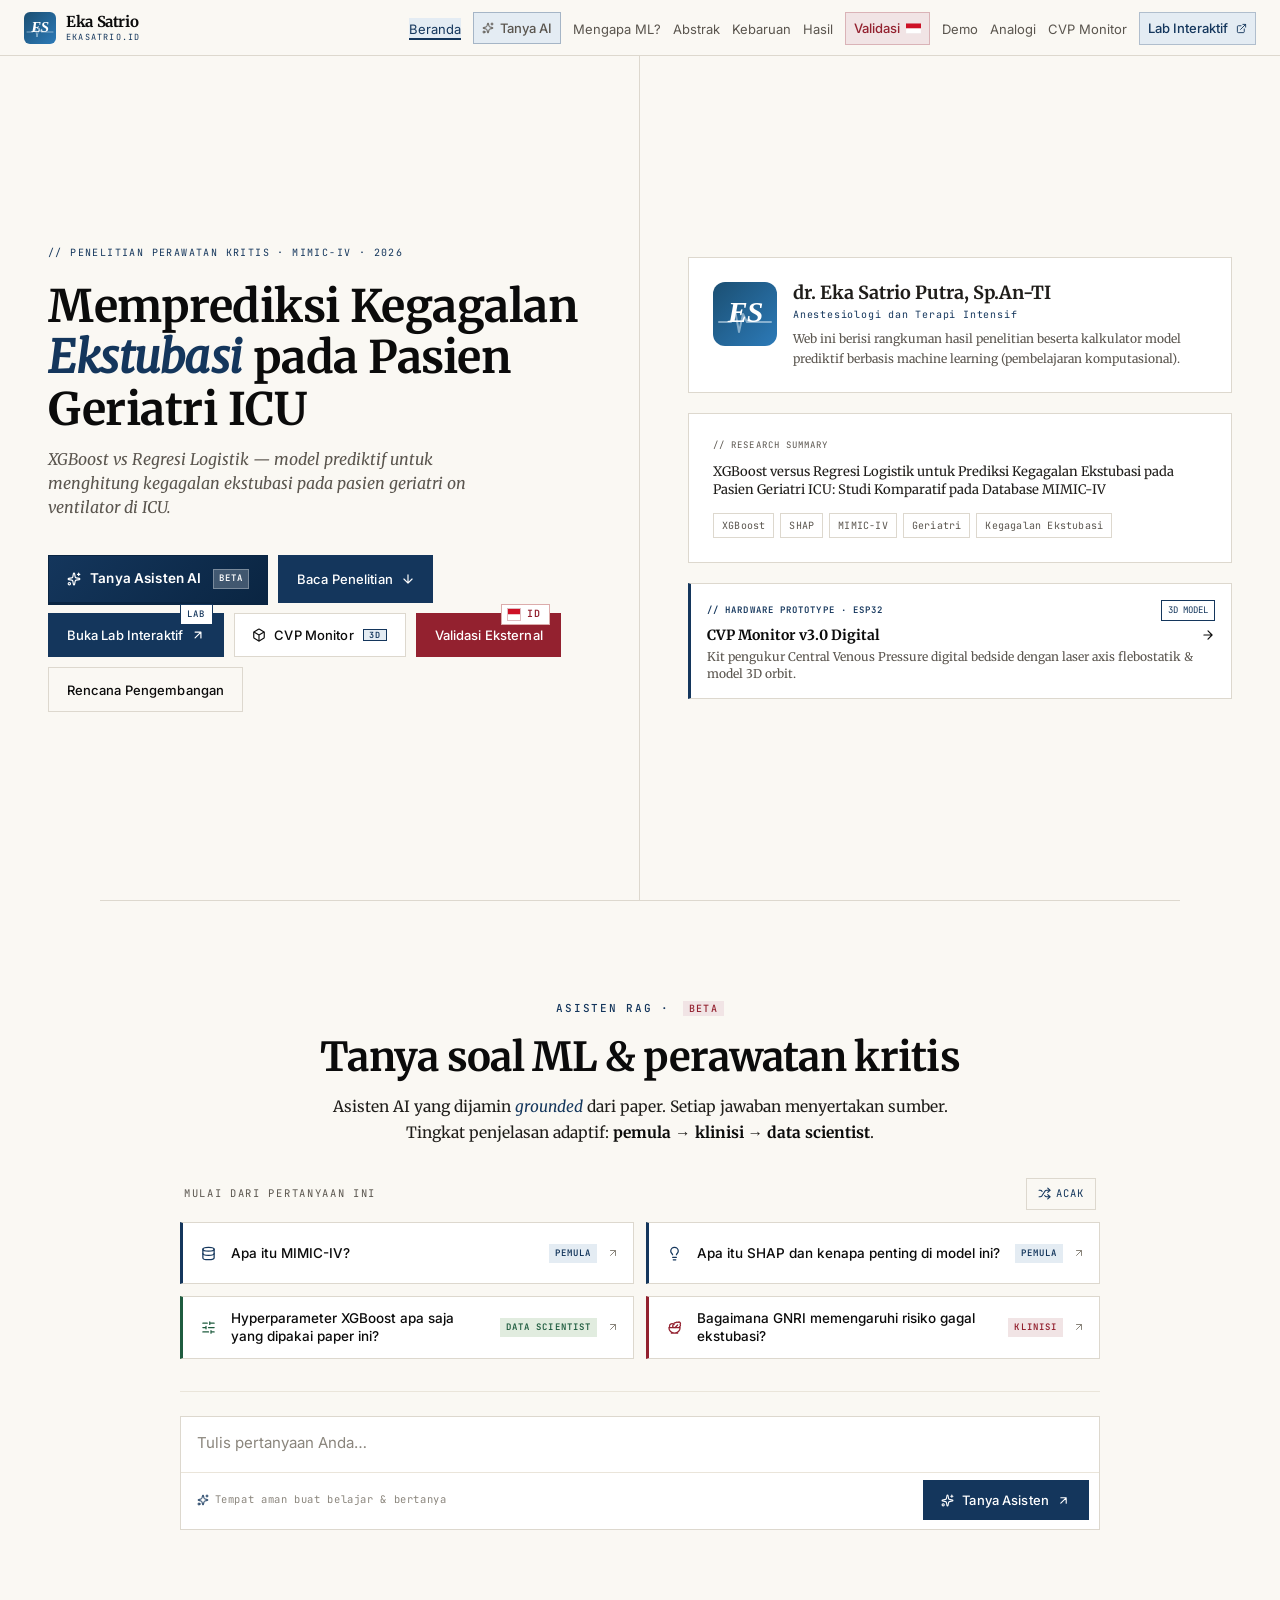
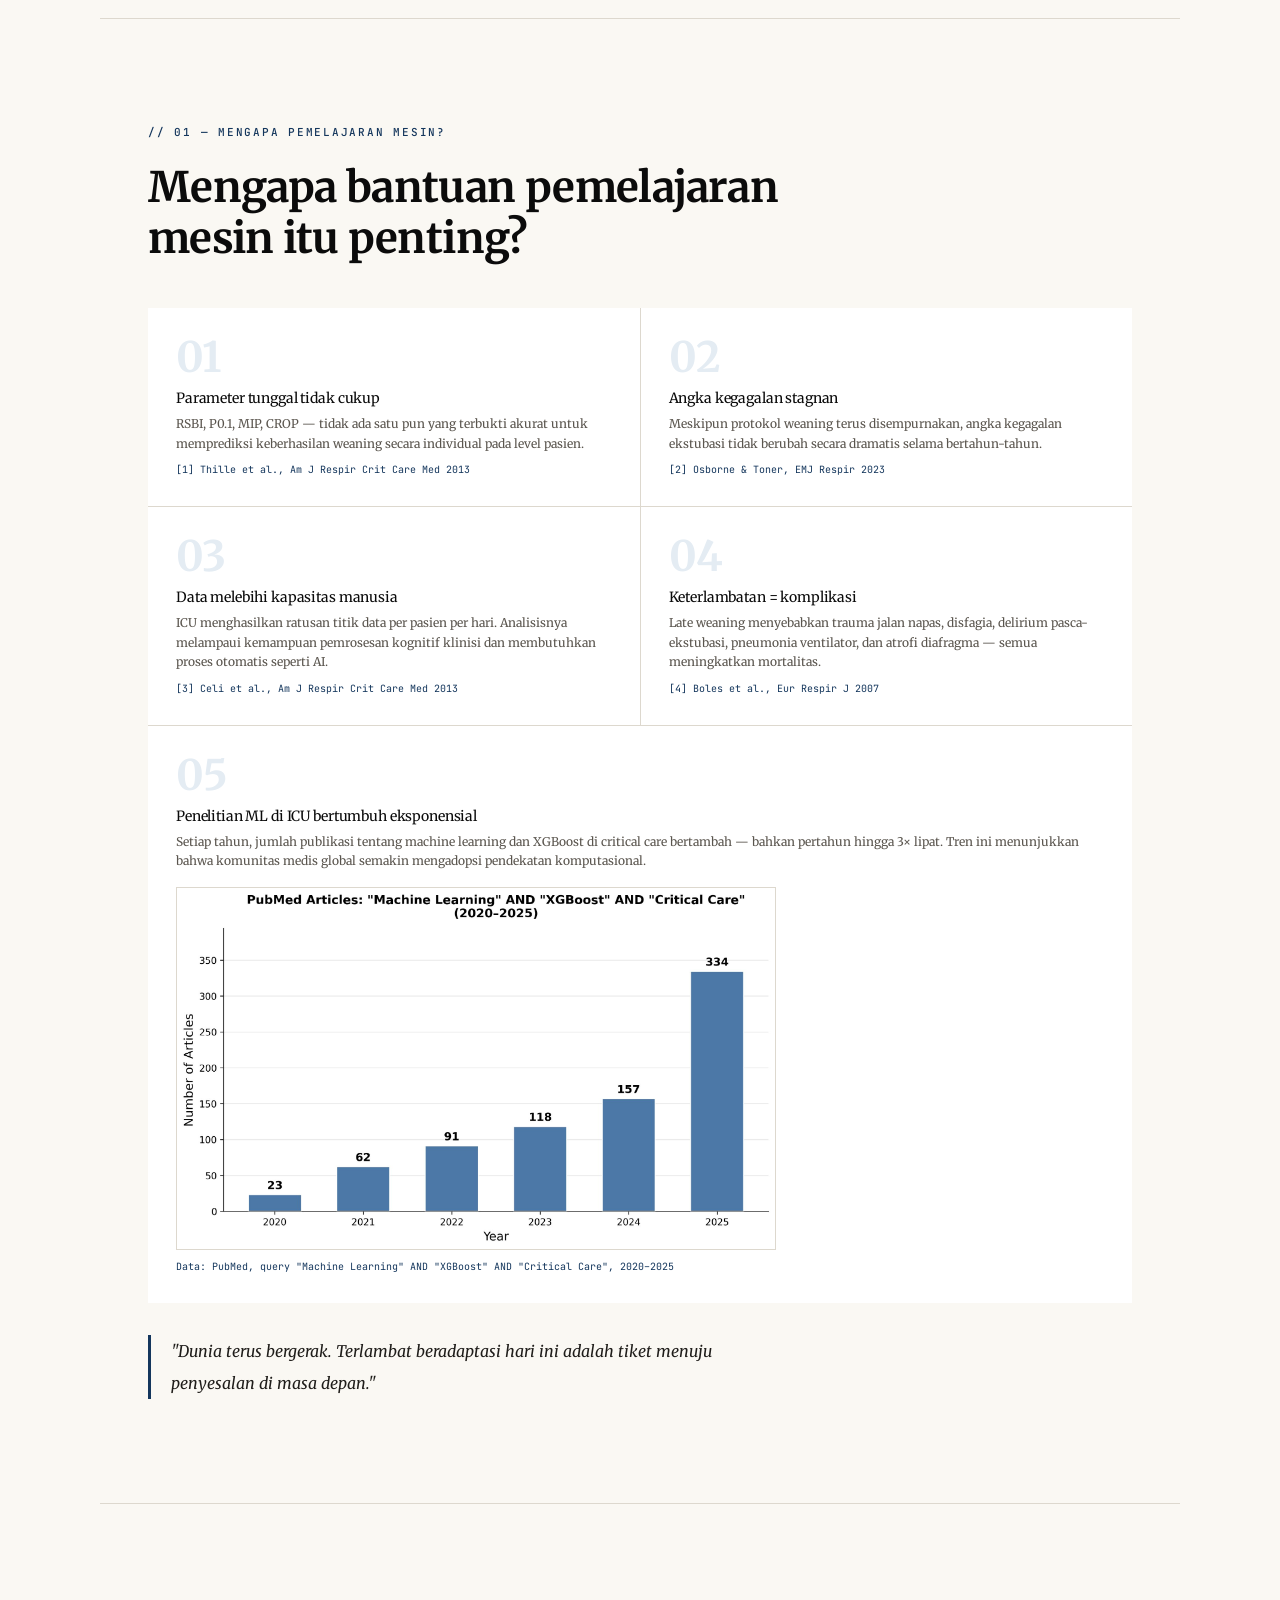
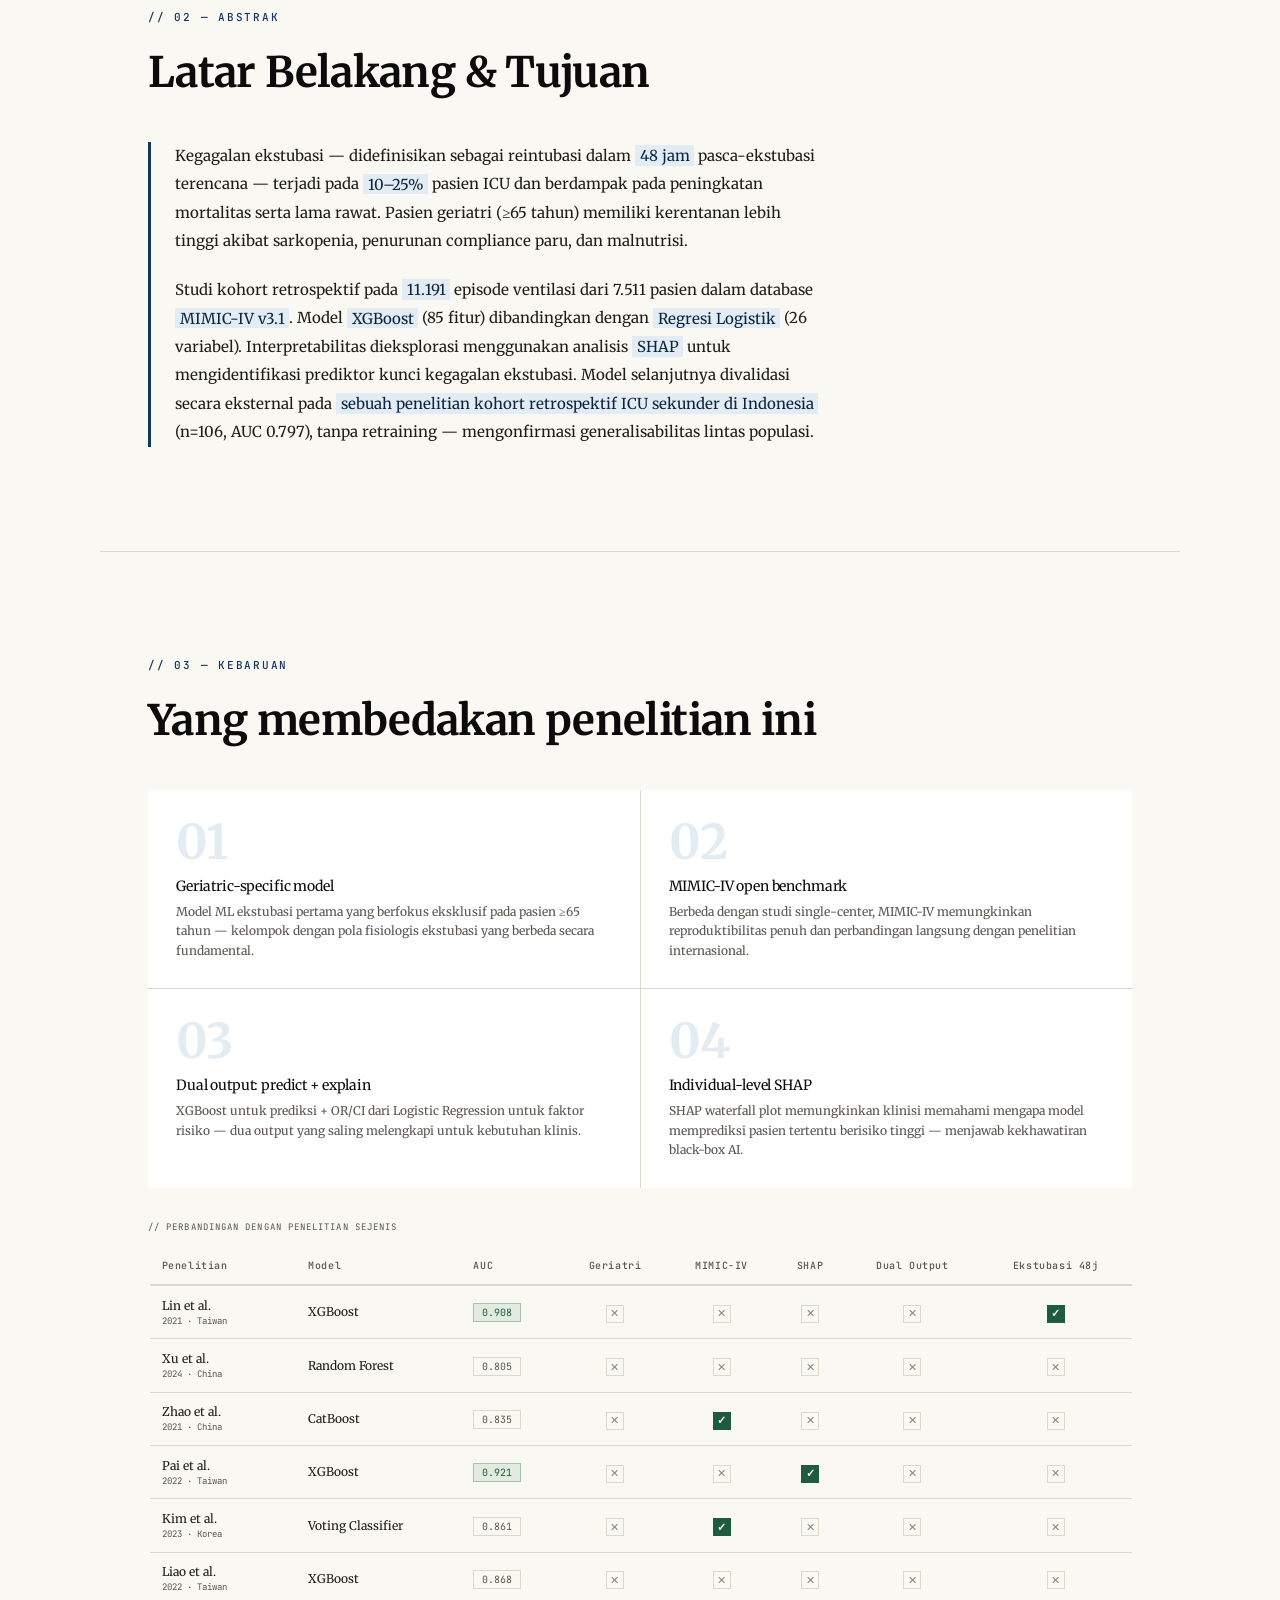
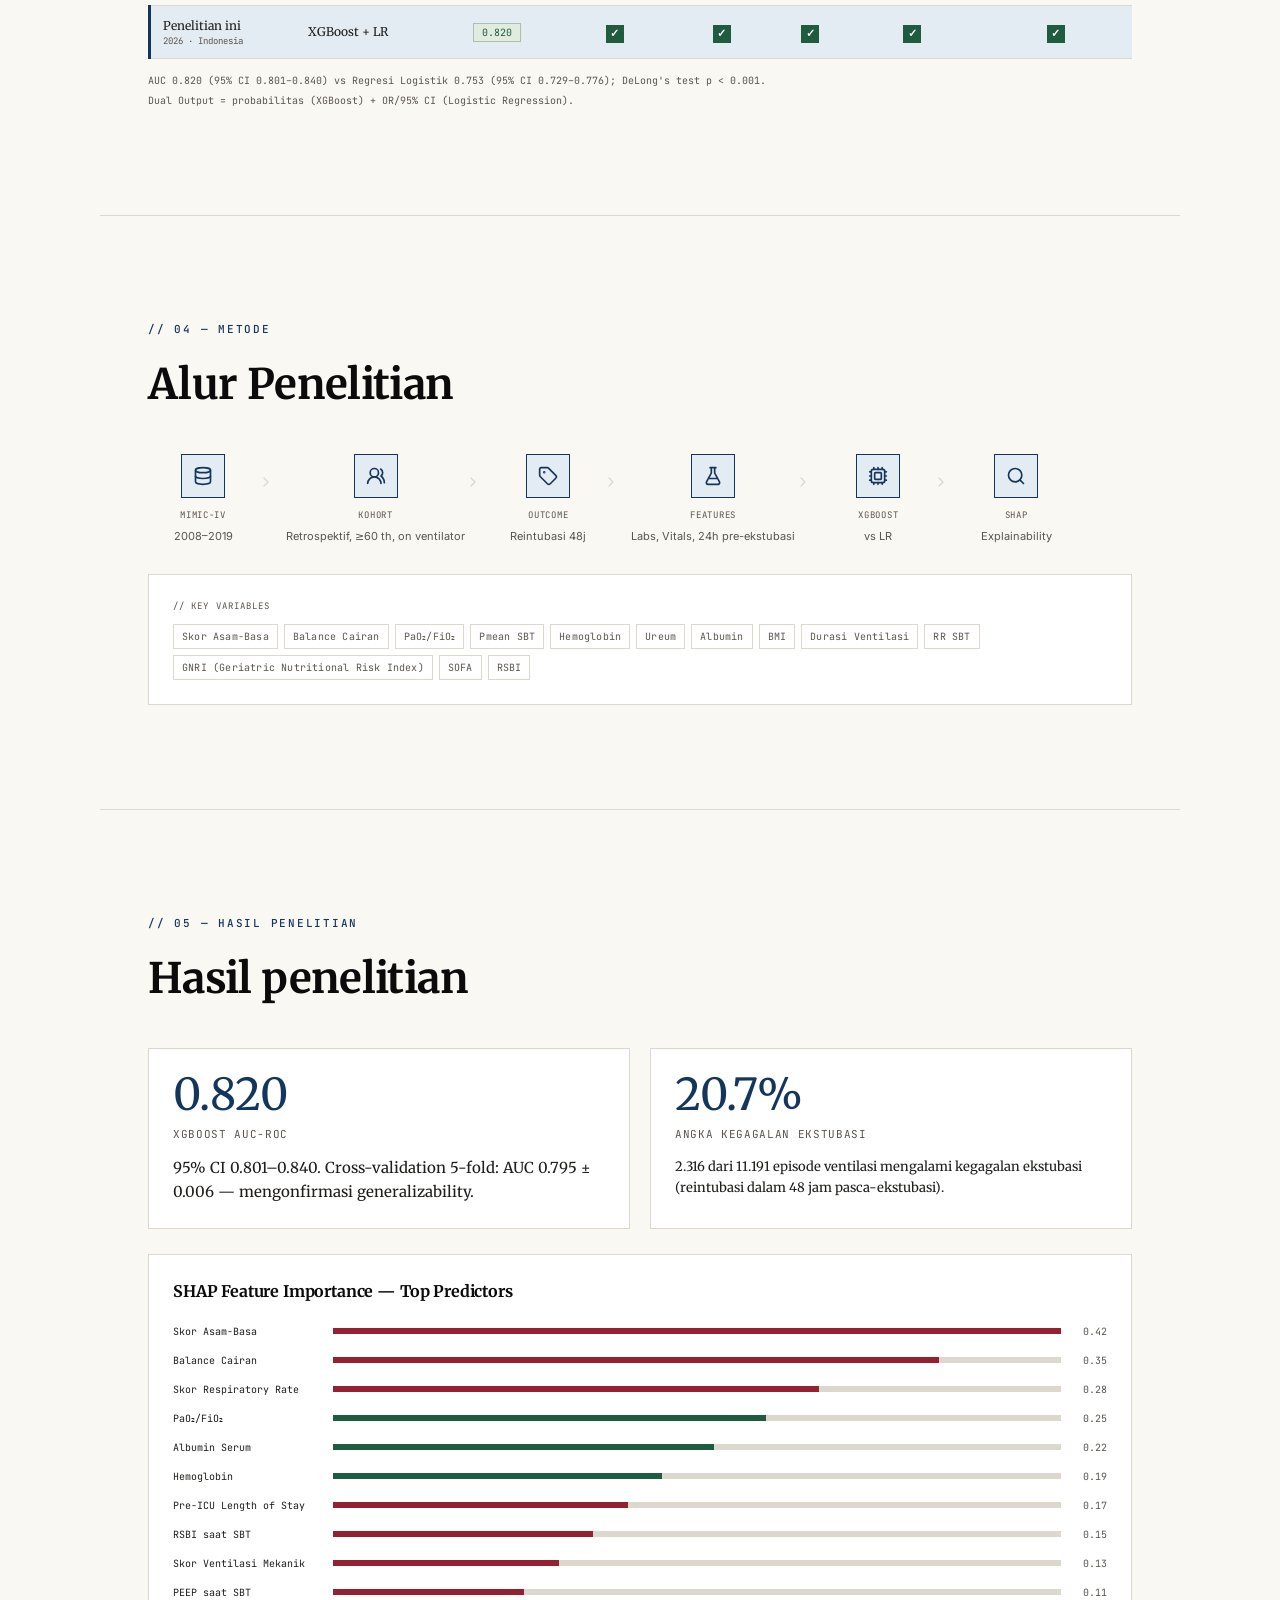
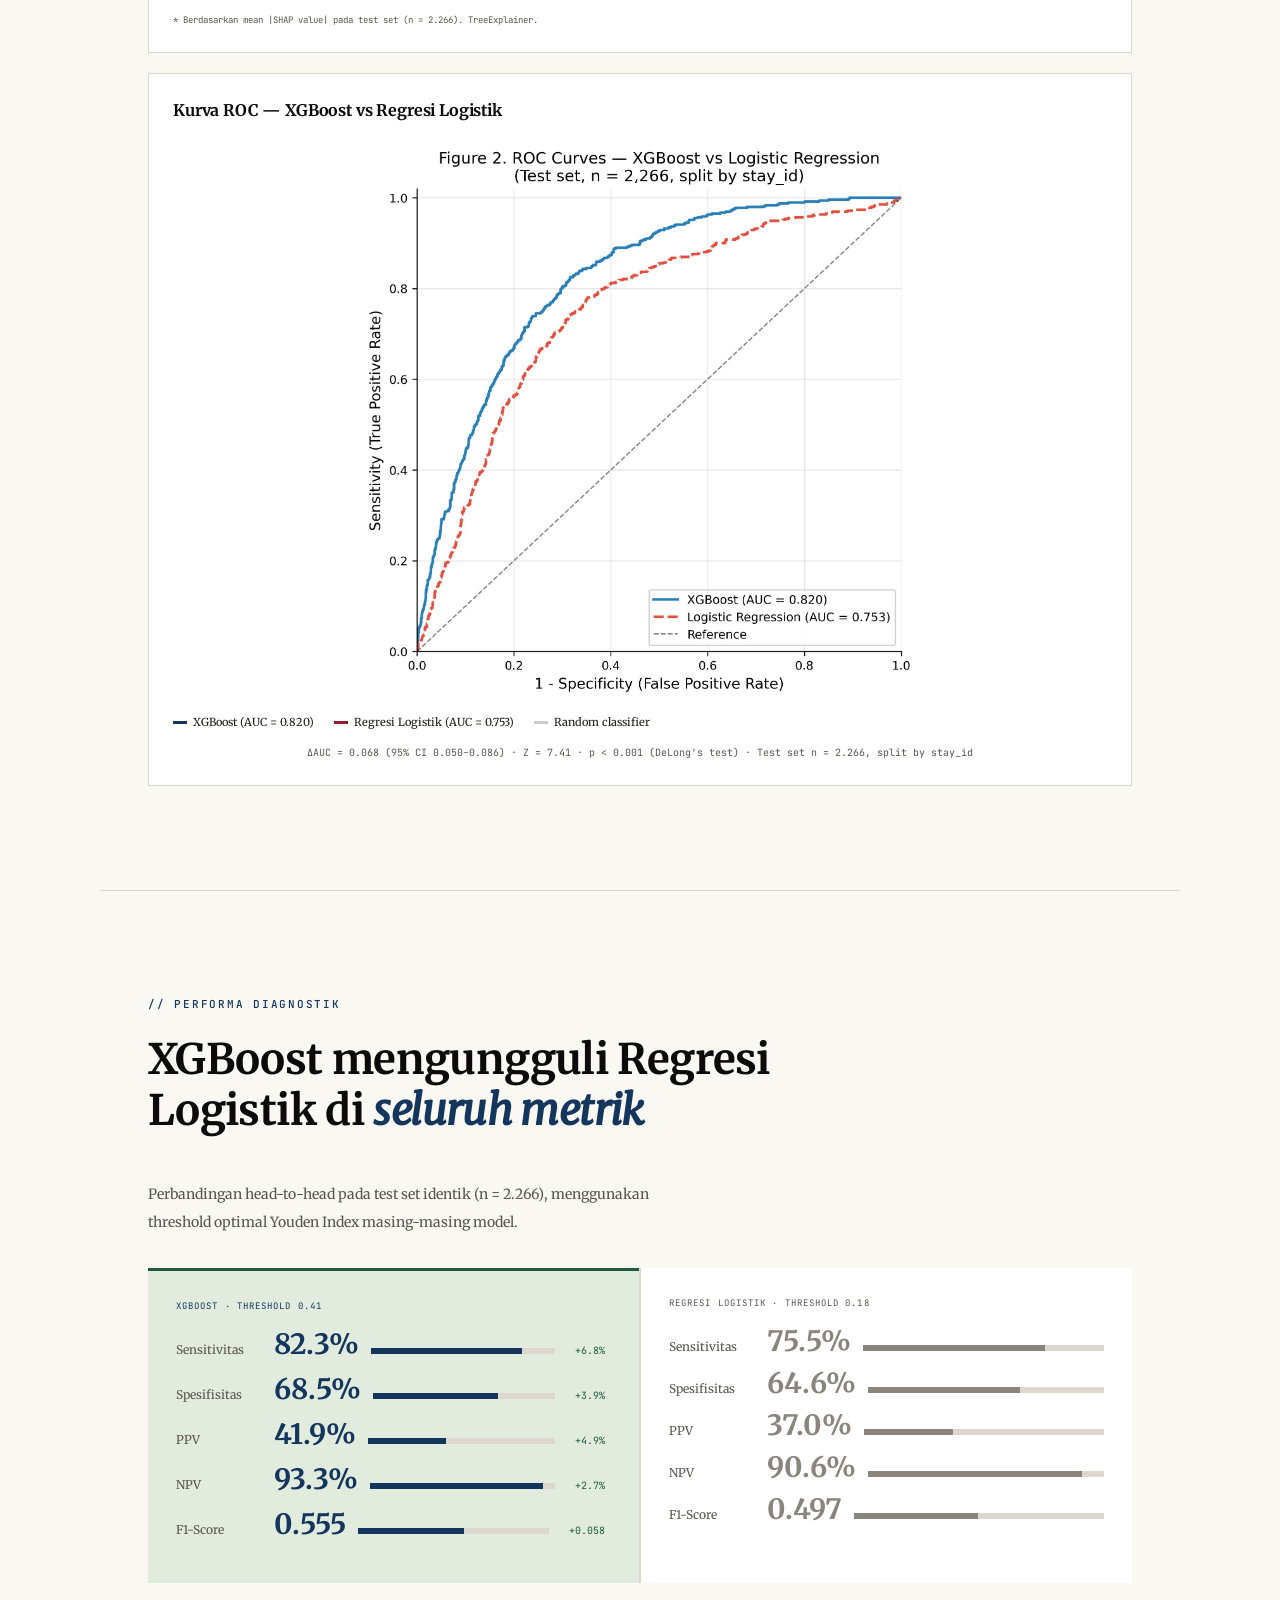
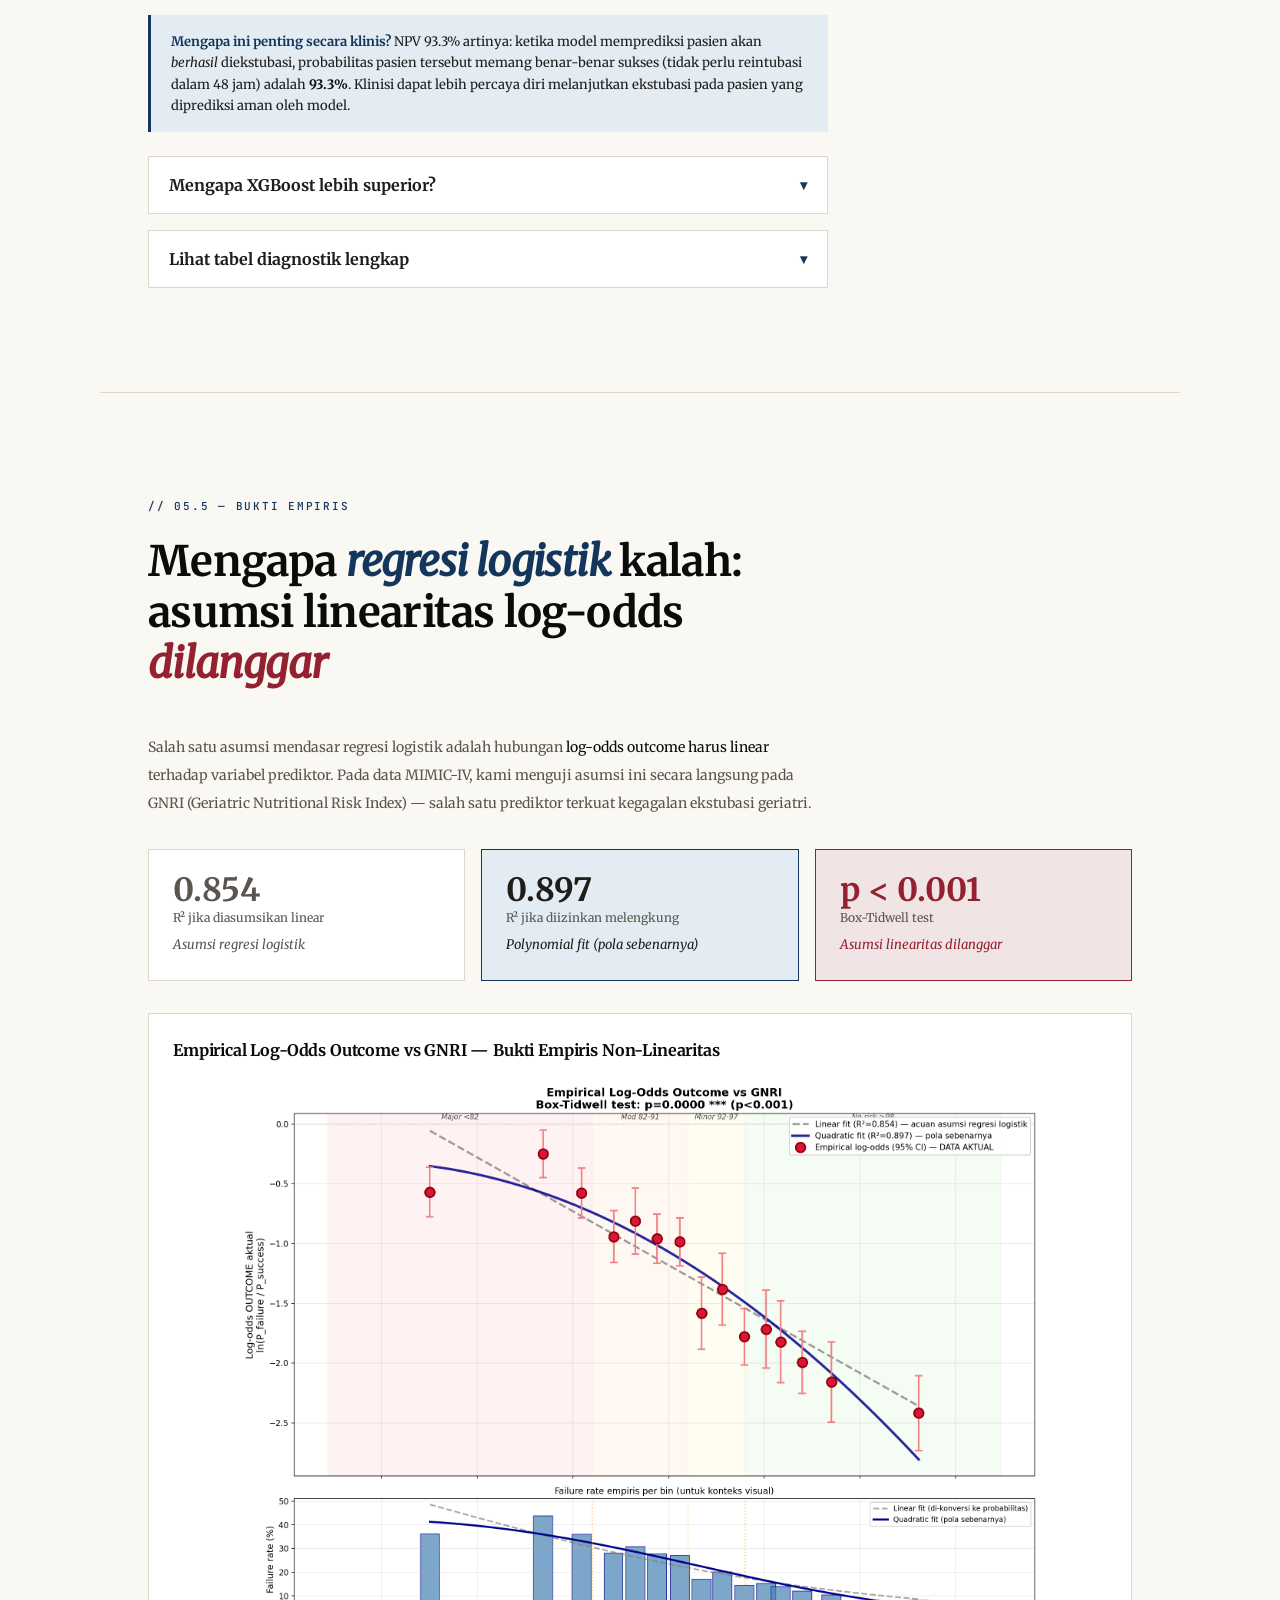
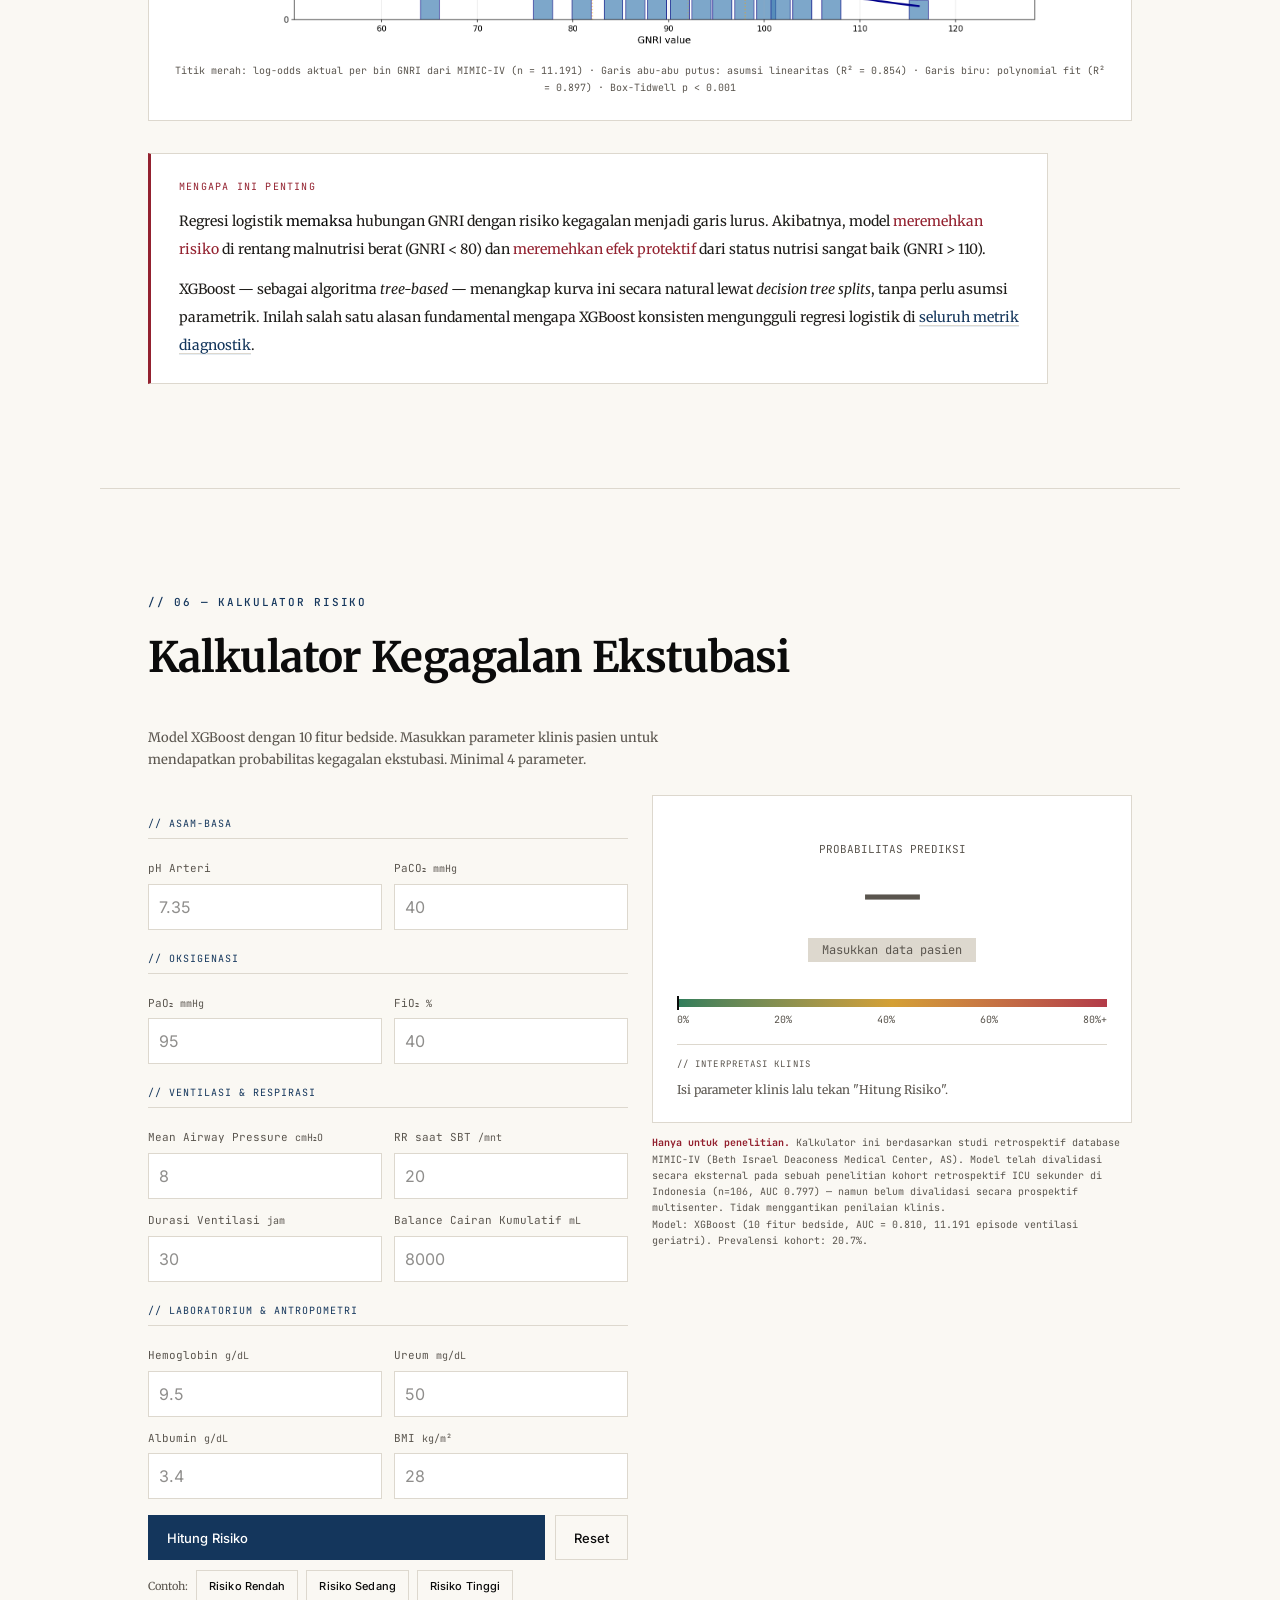
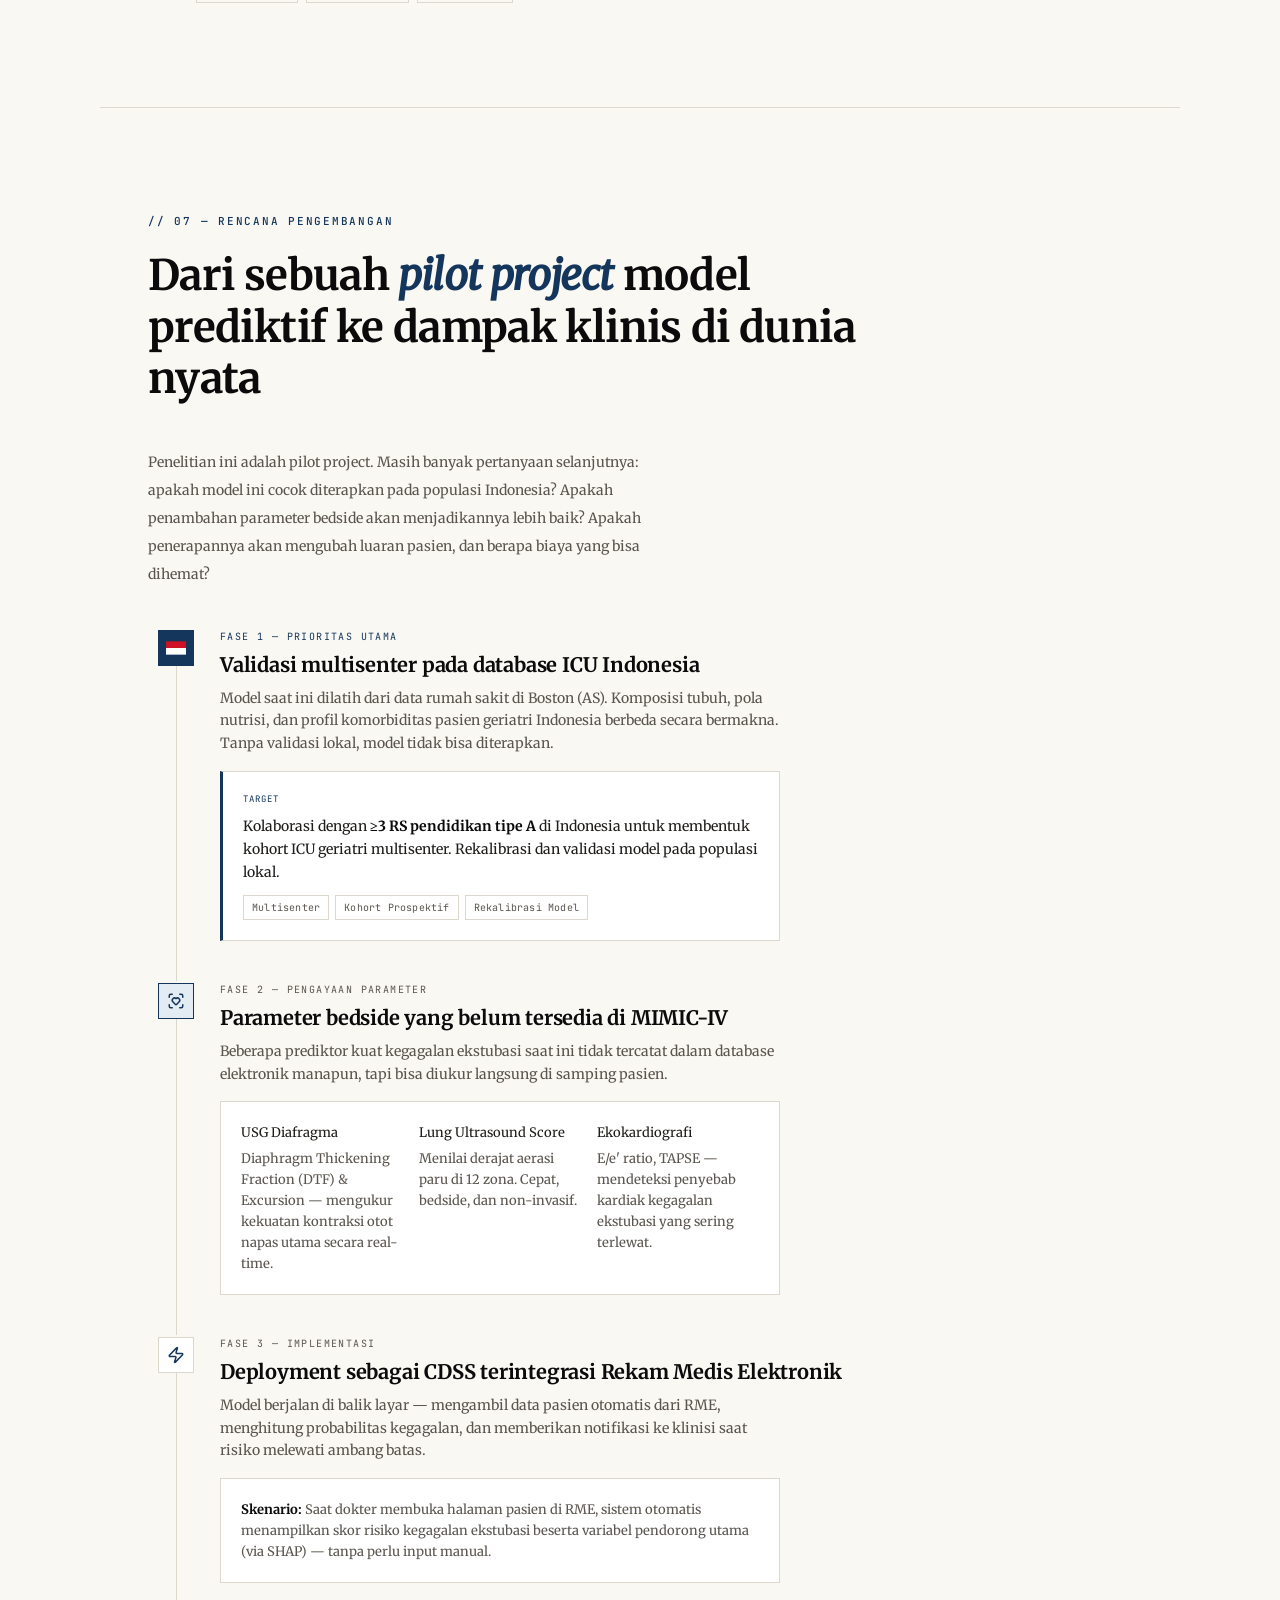
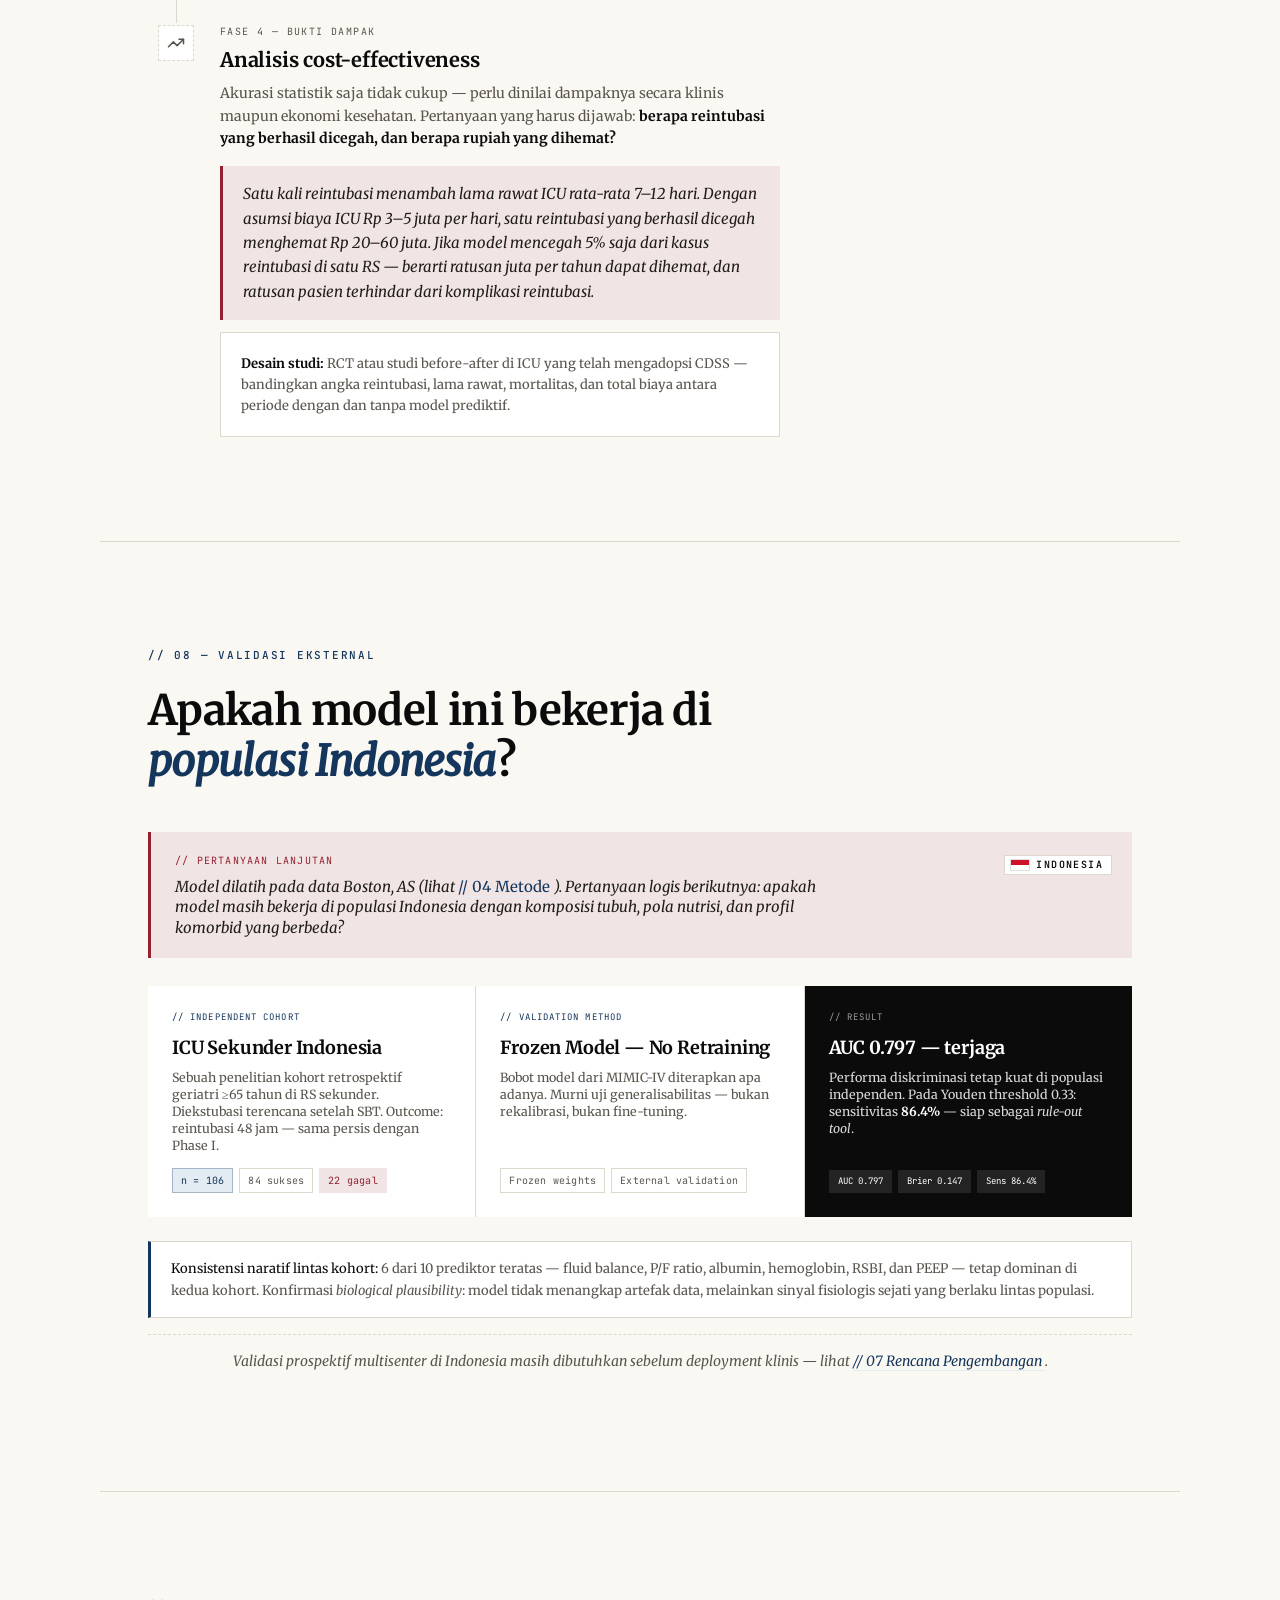
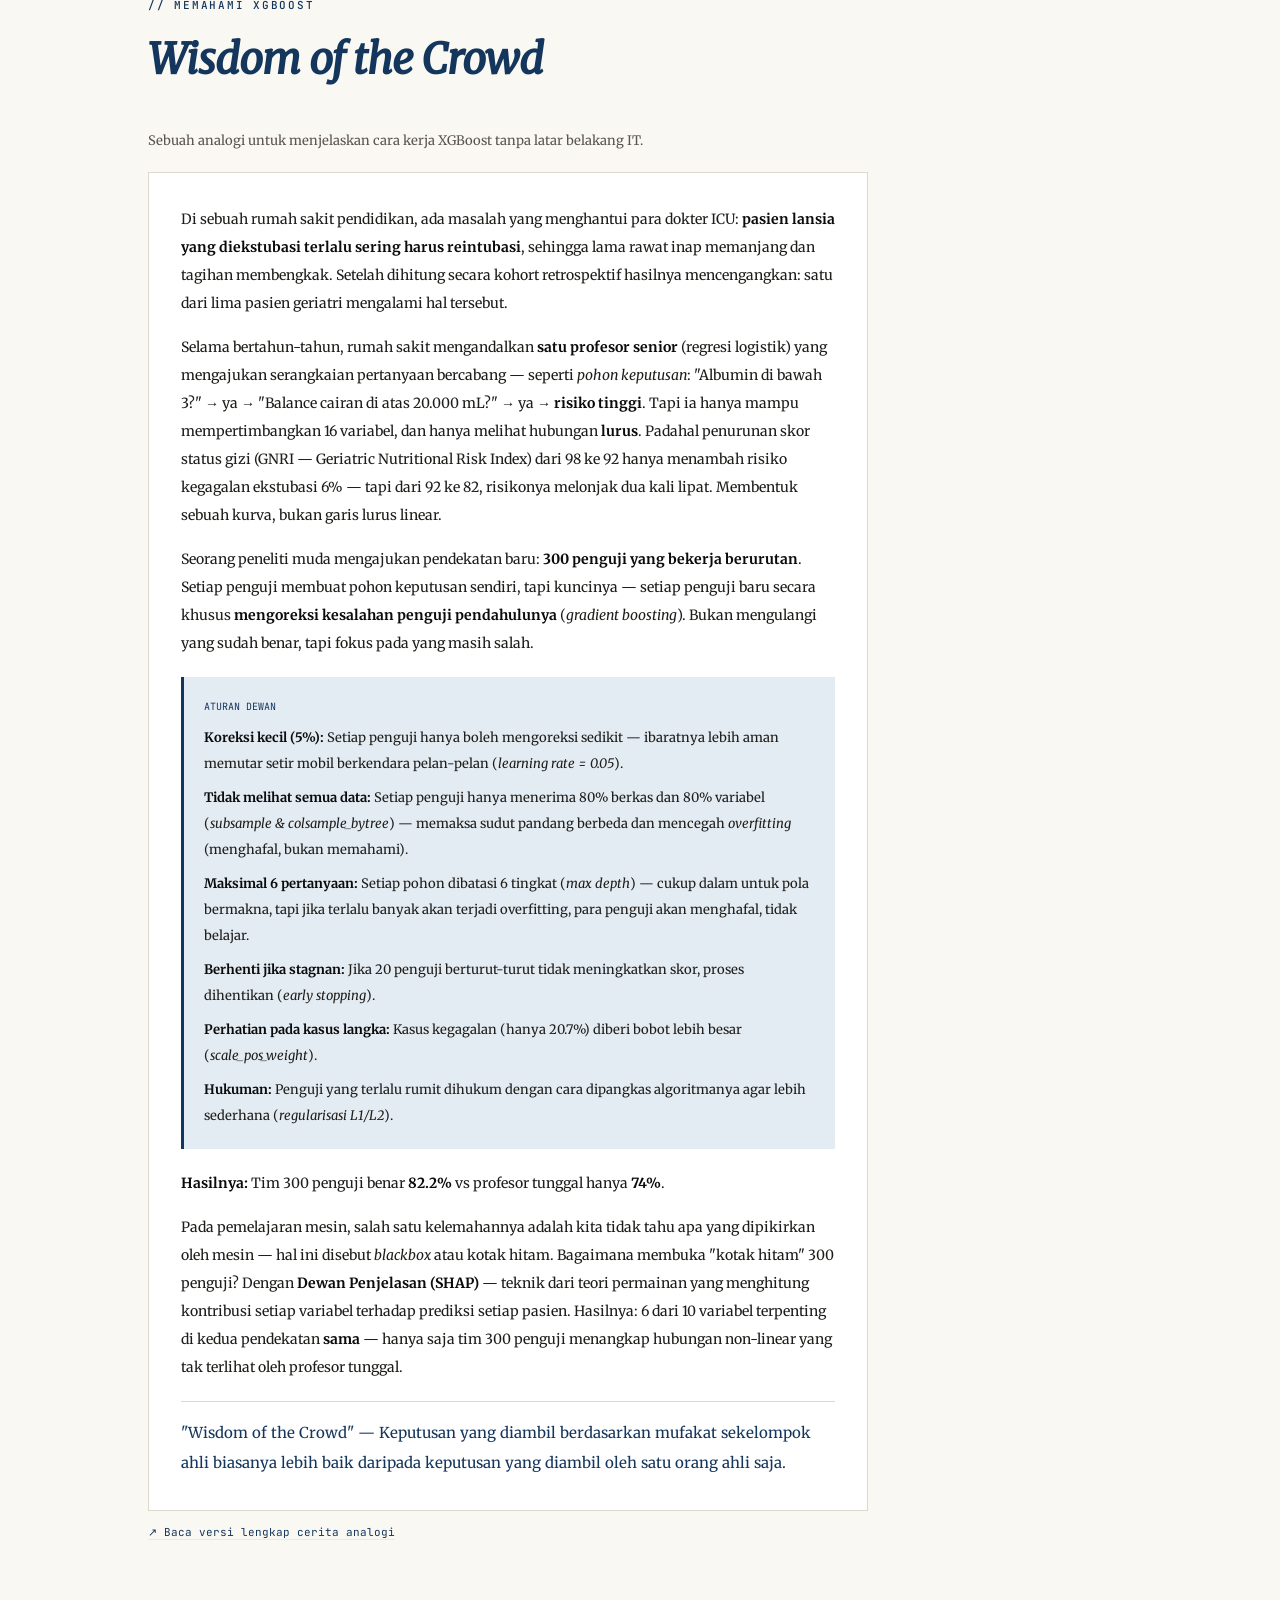
==== commit b5afb84a: "refactor(ui): make floating asisten fab natural with clean elevation and micro-interactions" ====
--- a/index.html
+++ b/index.html
@@ -1,4 +1,4 @@
-<!DOCTYPE html><html lang="id"> <head><meta charset="UTF-8"><meta name="viewport" content="width=device-width, initial-scale=1, viewport-fit=cover"><meta http-equiv="X-UA-Compatible" content="IE=edge"><title>dr. Eka Satrio Putra, Sp.An-TI — Prediksi Kegagalan Ekstubasi</title><meta name="description" content="Riset machine learning (XGBoost) untuk prediksi kegagalan ekstubasi pasien ICU di Indonesia oleh dr. Eka Satrio Putra, Sp.An-TI. Workflow, hasil, dan simulator interaktif berbasis 12 parameter klinis."><meta name="author" content="dr. Eka Satrio Putra, Sp.An-TI"><meta name="keywords" content="ekstubasi, prediksi kegagalan ekstubasi, XGBoost ICU, machine learning anestesi, dr. Eka Satrio Putra, Sp.An-TI, kedokteran intensif Indonesia, extubation failure prediction"><meta name="theme-color" content="#1B4F72"><meta name="color-scheme" content="light"><meta name="generator" content="Astro v6.3.1"><link rel="canonical" href="https://ekasatrio.id/"><link rel="alternate" hreflang="id" href="https://ekasatrio.id/"><link rel="alternate" hreflang="x-default" href="https://ekasatrio.id/"><meta property="og:type" content="article"><meta property="og:title" content="dr. Eka Satrio Putra, Sp.An-TI — Prediksi Kegagalan Ekstubasi"><meta property="og:description" content="Riset machine learning (XGBoost) untuk prediksi kegagalan ekstubasi pasien ICU di Indonesia oleh dr. Eka Satrio Putra, Sp.An-TI. Workflow, hasil, dan simulator interaktif berbasis 12 parameter klinis."><meta property="og:url" content="https://ekasatrio.id/"><meta property="og:site_name" content="Eka Satrio"><meta property="og:image" content="https://ekasatrio.id/og-image.png"><meta property="og:image:alt" content="dr. Eka Satrio Putra, Sp.An-TI — Prediksi Kegagalan Ekstubasi"><meta property="og:locale" content="id_ID"><meta name="twitter:card" content="summary_large_image"><meta name="twitter:title" content="dr. Eka Satrio Putra, Sp.An-TI — Prediksi Kegagalan Ekstubasi"><meta name="twitter:description" content="Riset machine learning (XGBoost) untuk prediksi kegagalan ekstubasi pasien ICU di Indonesia oleh dr. Eka Satrio Putra, Sp.An-TI. Workflow, hasil, dan simulator interaktif berbasis 12 parameter klinis."><meta name="twitter:image" content="https://ekasatrio.id/og-image.png"><link rel="icon" href="/favicon.svg" type="image/svg+xml"><link rel="icon" href="/favicon.ico" sizes="32x32"><link rel="apple-touch-icon" href="/apple-touch-icon.png"><link rel="manifest" href="/site.webmanifest"><link rel="mask-icon" href="/favicon.svg" color="#1B4F72"><script type="application/ld+json">{"@context":"https://schema.org","@type":"Person","name":"dr. Eka Satrio Putra, Sp.An-TI","jobTitle":"Konsultan Anestesiologi & Terapi Intensif","email":"mailto:ekasatrio@gmail.com","url":"https://ekasatrio.id","knowsAbout":["Anesthesiology","Intensive Care","Machine Learning in Medicine","Extubation Failure Prediction","XGBoost"]}</script><script type="application/ld+json">{"@context":"https://schema.org","@type":"WebSite","name":"dr. Eka Satrio Putra, Sp.An-TI","url":"https://ekasatrio.id","inLanguage":"id","description":"Riset machine learning (XGBoost) untuk prediksi kegagalan ekstubasi pasien ICU di Indonesia oleh dr. Eka Satrio Putra, Sp.An-TI. Workflow, hasil, dan simulator interaktif berbasis 12 parameter klinis."}</script><script type="application/ld+json">{"@context":"https://schema.org","@type":"ScholarlyArticle","headline":"XGBoost versus Regresi Logistik untuk Prediksi Kegagalan Ekstubasi pada Pasien Geriatri ICU","inLanguage":"id","author":{"@type":"Person","name":"dr. Eka Satrio Putra, Sp.An-TI","jobTitle":"Konsultan Anestesiologi & Terapi Intensif"},"about":["Extubation failure","XGBoost","MIMIC-IV","Geriatric ICU","SHAP"],"isAccessibleForFree":true,"keywords":"extubation failure, XGBoost, MIMIC-IV, geriatric ICU, machine learning, SHAP, Indonesia"}</script><link rel="stylesheet" href="/a/BaseLayout.BjRKTEIq.css">
+<!DOCTYPE html><html lang="id"> <head><meta charset="UTF-8"><meta name="viewport" content="width=device-width, initial-scale=1, viewport-fit=cover"><meta http-equiv="X-UA-Compatible" content="IE=edge"><title>dr. Eka Satrio Putra, Sp.An-TI — Prediksi Kegagalan Ekstubasi</title><meta name="description" content="Riset machine learning (XGBoost) untuk prediksi kegagalan ekstubasi pasien ICU di Indonesia oleh dr. Eka Satrio Putra, Sp.An-TI. Workflow, hasil, dan simulator interaktif berbasis 12 parameter klinis."><meta name="author" content="dr. Eka Satrio Putra, Sp.An-TI"><meta name="keywords" content="ekstubasi, prediksi kegagalan ekstubasi, XGBoost ICU, machine learning anestesi, dr. Eka Satrio Putra, Sp.An-TI, kedokteran intensif Indonesia, extubation failure prediction"><meta name="theme-color" content="#1B4F72"><meta name="color-scheme" content="light"><meta name="generator" content="Astro v6.3.1"><link rel="canonical" href="https://ekasatrio.id/"><link rel="alternate" hreflang="id" href="https://ekasatrio.id/"><link rel="alternate" hreflang="x-default" href="https://ekasatrio.id/"><meta property="og:type" content="article"><meta property="og:title" content="dr. Eka Satrio Putra, Sp.An-TI — Prediksi Kegagalan Ekstubasi"><meta property="og:description" content="Riset machine learning (XGBoost) untuk prediksi kegagalan ekstubasi pasien ICU di Indonesia oleh dr. Eka Satrio Putra, Sp.An-TI. Workflow, hasil, dan simulator interaktif berbasis 12 parameter klinis."><meta property="og:url" content="https://ekasatrio.id/"><meta property="og:site_name" content="Eka Satrio"><meta property="og:image" content="https://ekasatrio.id/og-image.png"><meta property="og:image:alt" content="dr. Eka Satrio Putra, Sp.An-TI — Prediksi Kegagalan Ekstubasi"><meta property="og:locale" content="id_ID"><meta name="twitter:card" content="summary_large_image"><meta name="twitter:title" content="dr. Eka Satrio Putra, Sp.An-TI — Prediksi Kegagalan Ekstubasi"><meta name="twitter:description" content="Riset machine learning (XGBoost) untuk prediksi kegagalan ekstubasi pasien ICU di Indonesia oleh dr. Eka Satrio Putra, Sp.An-TI. Workflow, hasil, dan simulator interaktif berbasis 12 parameter klinis."><meta name="twitter:image" content="https://ekasatrio.id/og-image.png"><link rel="icon" href="/favicon.svg" type="image/svg+xml"><link rel="icon" href="/favicon.ico" sizes="32x32"><link rel="apple-touch-icon" href="/apple-touch-icon.png"><link rel="manifest" href="/site.webmanifest"><link rel="mask-icon" href="/favicon.svg" color="#1B4F72"><script type="application/ld+json">{"@context":"https://schema.org","@type":"Person","name":"dr. Eka Satrio Putra, Sp.An-TI","jobTitle":"Konsultan Anestesiologi & Terapi Intensif","email":"mailto:ekasatrio@gmail.com","url":"https://ekasatrio.id","knowsAbout":["Anesthesiology","Intensive Care","Machine Learning in Medicine","Extubation Failure Prediction","XGBoost"]}</script><script type="application/ld+json">{"@context":"https://schema.org","@type":"WebSite","name":"dr. Eka Satrio Putra, Sp.An-TI","url":"https://ekasatrio.id","inLanguage":"id","description":"Riset machine learning (XGBoost) untuk prediksi kegagalan ekstubasi pasien ICU di Indonesia oleh dr. Eka Satrio Putra, Sp.An-TI. Workflow, hasil, dan simulator interaktif berbasis 12 parameter klinis."}</script><script type="application/ld+json">{"@context":"https://schema.org","@type":"ScholarlyArticle","headline":"XGBoost versus Regresi Logistik untuk Prediksi Kegagalan Ekstubasi pada Pasien Geriatri ICU","inLanguage":"id","author":{"@type":"Person","name":"dr. Eka Satrio Putra, Sp.An-TI","jobTitle":"Konsultan Anestesiologi & Terapi Intensif"},"about":["Extubation failure","XGBoost","MIMIC-IV","Geriatric ICU","SHAP"],"isAccessibleForFree":true,"keywords":"extubation failure, XGBoost, MIMIC-IV, geriatric ICU, machine learning, SHAP, Indonesia"}</script><link rel="stylesheet" href="/a/BaseLayout.BFaauKGp.css">
 <link rel="stylesheet" href="/a/Lightbox.DJwYR2rt.css">
 <link rel="stylesheet" href="/a/index.BREOe9j5.css"><script type="module" src="/a/page.DubX8lW0.js"></script></head> <body> <script>
       // Apply saved font-size scale to :root before paint (no flash on reload).
@@ -377,7 +377,7 @@
 © 2026 dr. Eka Satrio Putra, Sp.An-TI · Prediksi Kegagalan Ekstubasi
 </p> <p class="font-mono text-[10px] text-[color:var(--color-muted)] tracking-[0.06em] m-0">
 ekasatrio.id · Anestesiologi &amp; Terapi Intensif
-</p> </footer> <a id="asistenFab" href="/#asisten" class="asisten-fab" aria-label="Tanya Asisten AI" data-astro-cid-4exnku3i> <span class="asisten-fab__icon" aria-hidden="true" data-astro-cid-4exnku3i> <svg width="15" height="15" viewBox="0 0 24 24" stroke-width="2.2" data-astro-cid-4exnku3i="true" data-icon="lucide:sparkles">   <use href="#ai:lucide:sparkles"></use>  </svg> </span> <span class="asisten-fab__label" data-astro-cid-4exnku3i>Tanya Asisten</span> <span class="asisten-fab__badge" data-astro-cid-4exnku3i>BETA</span> </a> <script>
+</p> </footer> <a id="asistenFab" href="/#asisten" class="asisten-fab" aria-label="Tanya Asisten AI" data-astro-cid-4exnku3i> <span class="asisten-fab__icon" aria-hidden="true" data-astro-cid-4exnku3i> <svg width="15" height="15" viewBox="0 0 24 24" stroke-width="2" data-astro-cid-4exnku3i="true" data-icon="lucide:sparkles">   <use href="#ai:lucide:sparkles"></use>  </svg> </span> <span class="asisten-fab__label" data-astro-cid-4exnku3i>Tanya Asisten</span> <span class="asisten-fab__badge" data-astro-cid-4exnku3i>BETA</span> </a> <script>
   (() => {
     const fab = document.getElementById('asistenFab');
     if (!fab) return;
--- a/a/BaseLayout.BFaauKGp.css
+++ b/a/BaseLayout.BFaauKGp.css
@@ -0,0 +1 @@
+@font-face{font-family:Merriweather;font-style:normal;font-display:swap;font-weight:300;src:url(/a/merriweather-cyrillic-ext-300-normal.jaEQPVsq.woff2) format("woff2"),url(/a/merriweather-cyrillic-ext-300-normal.DgHWI7S3.woff) format("woff");unicode-range:U+0460-052F,U+1C80-1C8A,U+20B4,U+2DE0-2DFF,U+A640-A69F,U+FE2E-FE2F}@font-face{font-family:Merriweather;font-style:normal;font-display:swap;font-weight:300;src:url(/a/merriweather-cyrillic-300-normal.B0n2hweN.woff2) format("woff2"),url(/a/merriweather-cyrillic-300-normal.ChHAoDzd.woff) format("woff");unicode-range:U+0301,U+0400-045F,U+0490-0491,U+04B0-04B1,U+2116}@font-face{font-family:Merriweather;font-style:normal;font-display:swap;font-weight:300;src:url(/a/merriweather-vietnamese-300-normal.DJNUJcJP.woff2) format("woff2"),url(/a/merriweather-vietnamese-300-normal.DV_C-MGO.woff) format("woff");unicode-range:U+0102-0103,U+0110-0111,U+0128-0129,U+0168-0169,U+01A0-01A1,U+01AF-01B0,U+0300-0301,U+0303-0304,U+0308-0309,U+0323,U+0329,U+1EA0-1EF9,U+20AB}@font-face{font-family:Merriweather;font-style:normal;font-display:swap;font-weight:300;src:url(/a/merriweather-latin-ext-300-normal.BlFqywl2.woff2) format("woff2"),url(/a/merriweather-latin-ext-300-normal.Cq4DOWc3.woff) format("woff");unicode-range:U+0100-02BA,U+02BD-02C5,U+02C7-02CC,U+02CE-02D7,U+02DD-02FF,U+0304,U+0308,U+0329,U+1D00-1DBF,U+1E00-1E9F,U+1EF2-1EFF,U+2020,U+20A0-20AB,U+20AD-20C0,U+2113,U+2C60-2C7F,U+A720-A7FF}@font-face{font-family:Merriweather;font-style:normal;font-display:swap;font-weight:300;src:url(/a/merriweather-latin-300-normal.C5yjfxyF.woff2) format("woff2"),url(/a/merriweather-latin-300-normal.D_5zl1Gi.woff) format("woff");unicode-range:U+0000-00FF,U+0131,U+0152-0153,U+02BB-02BC,U+02C6,U+02DA,U+02DC,U+0304,U+0308,U+0329,U+2000-206F,U+20AC,U+2122,U+2191,U+2193,U+2212,U+2215,U+FEFF,U+FFFD}@font-face{font-family:Merriweather;font-style:normal;font-display:swap;font-weight:400;src:url(/a/merriweather-cyrillic-ext-400-normal.D9NYhYTq.woff2) format("woff2"),url(/a/merriweather-cyrillic-ext-400-normal.Di6yW_eE.woff) format("woff");unicode-range:U+0460-052F,U+1C80-1C8A,U+20B4,U+2DE0-2DFF,U+A640-A69F,U+FE2E-FE2F}@font-face{font-family:Merriweather;font-style:normal;font-display:swap;font-weight:400;src:url(/a/merriweather-cyrillic-400-normal.AvfsDsMQ.woff2) format("woff2"),url(/a/merriweather-cyrillic-400-normal.DAcQ8g-H.woff) format("woff");unicode-range:U+0301,U+0400-045F,U+0490-0491,U+04B0-04B1,U+2116}@font-face{font-family:Merriweather;font-style:normal;font-display:swap;font-weight:400;src:url(/a/merriweather-vietnamese-400-normal.hNacsVs_.woff2) format("woff2"),url(/a/merriweather-vietnamese-400-normal.Dh8WVvgZ.woff) format("woff");unicode-range:U+0102-0103,U+0110-0111,U+0128-0129,U+0168-0169,U+01A0-01A1,U+01AF-01B0,U+0300-0301,U+0303-0304,U+0308-0309,U+0323,U+0329,U+1EA0-1EF9,U+20AB}@font-face{font-family:Merriweather;font-style:normal;font-display:swap;font-weight:400;src:url(/a/merriweather-latin-ext-400-normal.CWVzVQq3.woff2) format("woff2"),url(/a/merriweather-latin-ext-400-normal.CLqijLtt.woff) format("woff");unicode-range:U+0100-02BA,U+02BD-02C5,U+02C7-02CC,U+02CE-02D7,U+02DD-02FF,U+0304,U+0308,U+0329,U+1D00-1DBF,U+1E00-1E9F,U+1EF2-1EFF,U+2020,U+20A0-20AB,U+20AD-20C0,U+2113,U+2C60-2C7F,U+A720-A7FF}@font-face{font-family:Merriweather;font-style:normal;font-display:swap;font-weight:400;src:url(/a/merriweather-latin-400-normal.G4kZaoXi.woff2) format("woff2"),url(/a/merriweather-latin-400-normal.CvqO63Ah.woff) format("woff");unicode-range:U+0000-00FF,U+0131,U+0152-0153,U+02BB-02BC,U+02C6,U+02DA,U+02DC,U+0304,U+0308,U+0329,U+2000-206F,U+20AC,U+2122,U+2191,U+2193,U+2212,U+2215,U+FEFF,U+FFFD}@font-face{font-family:Merriweather;font-style:italic;font-display:swap;font-weight:400;src:url(/a/merriweather-cyrillic-ext-400-italic.BzaozJoX.woff2) format("woff2"),url(/a/merriweather-cyrillic-ext-400-italic.jx_hxLZ6.woff) format("woff");unicode-range:U+0460-052F,U+1C80-1C8A,U+20B4,U+2DE0-2DFF,U+A640-A69F,U+FE2E-FE2F}@font-face{font-family:Merriweather;font-style:italic;font-display:swap;font-weight:400;src:url(/a/merriweather-cyrillic-400-italic._pNjnltw.woff2) format("woff2"),url(/a/merriweather-cyrillic-400-italic.B7k1f10R.woff) format("woff");unicode-range:U+0301,U+0400-045F,U+0490-0491,U+04B0-04B1,U+2116}@font-face{font-family:Merriweather;font-style:italic;font-display:swap;font-weight:400;src:url(/a/merriweather-vietnamese-400-italic.CpoqsQFt.woff2) format("woff2"),url(/a/merriweather-vietnamese-400-italic.O1h-65_z.woff) format("woff");unicode-range:U+0102-0103,U+0110-0111,U+0128-0129,U+0168-0169,U+01A0-01A1,U+01AF-01B0,U+0300-0301,U+0303-0304,U+0308-0309,U+0323,U+0329,U+1EA0-1EF9,U+20AB}@font-face{font-family:Merriweather;font-style:italic;font-display:swap;font-weight:400;src:url(/a/merriweather-latin-ext-400-italic.menzxlp4.woff2) format("woff2"),url(/a/merriweather-latin-ext-400-italic.Cdckp9Zh.woff) format("woff");unicode-range:U+0100-02BA,U+02BD-02C5,U+02C7-02CC,U+02CE-02D7,U+02DD-02FF,U+0304,U+0308,U+0329,U+1D00-1DBF,U+1E00-1E9F,U+1EF2-1EFF,U+2020,U+20A0-20AB,U+20AD-20C0,U+2113,U+2C60-2C7F,U+A720-A7FF}@font-face{font-family:Merriweather;font-style:italic;font-display:swap;font-weight:400;src:url(/a/merriweather-latin-400-italic.CuD3zK4B.woff2) format("woff2"),url(/a/merriweather-latin-400-italic.Cq-nJhum.woff) format("woff");unicode-range:U+0000-00FF,U+0131,U+0152-0153,U+02BB-02BC,U+02C6,U+02DA,U+02DC,U+0304,U+0308,U+0329,U+2000-206F,U+20AC,U+2122,U+2191,U+2193,U+2212,U+2215,U+FEFF,U+FFFD}@font-face{font-family:Merriweather;font-style:normal;font-display:swap;font-weight:700;src:url(/a/merriweather-cyrillic-ext-700-normal.Bk1p9YoV.woff2) format("woff2"),url(/a/merriweather-cyrillic-ext-700-normal.DoooT6Vg.woff) format("woff");unicode-range:U+0460-052F,U+1C80-1C8A,U+20B4,U+2DE0-2DFF,U+A640-A69F,U+FE2E-FE2F}@font-face{font-family:Merriweather;font-style:normal;font-display:swap;font-weight:700;src:url(/a/merriweather-cyrillic-700-normal.wbY04GlL.woff2) format("woff2"),url(/a/merriweather-cyrillic-700-normal.CHCcU-4a.woff) format("woff");unicode-range:U+0301,U+0400-045F,U+0490-0491,U+04B0-04B1,U+2116}@font-face{font-family:Merriweather;font-style:normal;font-display:swap;font-weight:700;src:url(/a/merriweather-vietnamese-700-normal.Bp6kWjW5.woff2) format("woff2"),url(/a/merriweather-vietnamese-700-normal.C7_HxHBa.woff) format("woff");unicode-range:U+0102-0103,U+0110-0111,U+0128-0129,U+0168-0169,U+01A0-01A1,U+01AF-01B0,U+0300-0301,U+0303-0304,U+0308-0309,U+0323,U+0329,U+1EA0-1EF9,U+20AB}@font-face{font-family:Merriweather;font-style:normal;font-display:swap;font-weight:700;src:url(/a/merriweather-latin-ext-700-normal.jHnxg2Kc.woff2) format("woff2"),url(/a/merriweather-latin-ext-700-normal.CaBzXGOk.woff) format("woff");unicode-range:U+0100-02BA,U+02BD-02C5,U+02C7-02CC,U+02CE-02D7,U+02DD-02FF,U+0304,U+0308,U+0329,U+1D00-1DBF,U+1E00-1E9F,U+1EF2-1EFF,U+2020,U+20A0-20AB,U+20AD-20C0,U+2113,U+2C60-2C7F,U+A720-A7FF}@font-face{font-family:Merriweather;font-style:normal;font-display:swap;font-weight:700;src:url(/a/merriweather-latin-700-normal.DoUP8Ce-.woff2) format("woff2"),url(/a/merriweather-latin-700-normal.D4-nzrAh.woff) format("woff");unicode-range:U+0000-00FF,U+0131,U+0152-0153,U+02BB-02BC,U+02C6,U+02DA,U+02DC,U+0304,U+0308,U+0329,U+2000-206F,U+20AC,U+2122,U+2191,U+2193,U+2212,U+2215,U+FEFF,U+FFFD}@font-face{font-family:Merriweather;font-style:normal;font-display:swap;font-weight:900;src:url(/a/merriweather-cyrillic-ext-900-normal.CjAGNUn_.woff2) format("woff2"),url(/a/merriweather-cyrillic-ext-900-normal.ViDOlusB.woff) format("woff");unicode-range:U+0460-052F,U+1C80-1C8A,U+20B4,U+2DE0-2DFF,U+A640-A69F,U+FE2E-FE2F}@font-face{font-family:Merriweather;font-style:normal;font-display:swap;font-weight:900;src:url(/a/merriweather-cyrillic-900-normal.B-mPZ_zT.woff2) format("woff2"),url(/a/merriweather-cyrillic-900-normal.D5j5R45h.woff) format("woff");unicode-range:U+0301,U+0400-045F,U+0490-0491,U+04B0-04B1,U+2116}@font-face{font-family:Merriweather;font-style:normal;font-display:swap;font-weight:900;src:url(/a/merriweather-vietnamese-900-normal.CeUxwsLu.woff2) format("woff2"),url(/a/merriweather-vietnamese-900-normal.p8mKJh8H.woff) format("woff");unicode-range:U+0102-0103,U+0110-0111,U+0128-0129,U+0168-0169,U+01A0-01A1,U+01AF-01B0,U+0300-0301,U+0303-0304,U+0308-0309,U+0323,U+0329,U+1EA0-1EF9,U+20AB}@font-face{font-family:Merriweather;font-style:normal;font-display:swap;font-weight:900;src:url(/a/merriweather-latin-ext-900-normal.D8UXbgFc.woff2) format("woff2"),url(/a/merriweather-latin-ext-900-normal.BrLgZc9e.woff) format("woff");unicode-range:U+0100-02BA,U+02BD-02C5,U+02C7-02CC,U+02CE-02D7,U+02DD-02FF,U+0304,U+0308,U+0329,U+1D00-1DBF,U+1E00-1E9F,U+1EF2-1EFF,U+2020,U+20A0-20AB,U+20AD-20C0,U+2113,U+2C60-2C7F,U+A720-A7FF}@font-face{font-family:Merriweather;font-style:normal;font-display:swap;font-weight:900;src:url(/a/merriweather-latin-900-normal.CRmIFSJV.woff2) format("woff2"),url(/a/merriweather-latin-900-normal.sTsv-I3q.woff) format("woff");unicode-range:U+0000-00FF,U+0131,U+0152-0153,U+02BB-02BC,U+02C6,U+02DA,U+02DC,U+0304,U+0308,U+0329,U+2000-206F,U+20AC,U+2122,U+2191,U+2193,U+2212,U+2215,U+FEFF,U+FFFD}@font-face{font-family:Inter Variable;font-style:normal;font-display:swap;font-weight:100 900;src:url(/a/inter-cyrillic-ext-wght-normal.BOeWTOD4.woff2) format("woff2-variations");unicode-range:U+0460-052F,U+1C80-1C8A,U+20B4,U+2DE0-2DFF,U+A640-A69F,U+FE2E-FE2F}@font-face{font-family:Inter Variable;font-style:normal;font-display:swap;font-weight:100 900;src:url(/a/inter-cyrillic-wght-normal.DqGufNeO.woff2) format("woff2-variations");unicode-range:U+0301,U+0400-045F,U+0490-0491,U+04B0-04B1,U+2116}@font-face{font-family:Inter Variable;font-style:normal;font-display:swap;font-weight:100 900;src:url(/a/inter-greek-ext-wght-normal.DlzME5K_.woff2) format("woff2-variations");unicode-range:U+1F00-1FFF}@font-face{font-family:Inter Variable;font-style:normal;font-display:swap;font-weight:100 900;src:url(/a/inter-greek-wght-normal.CkhJZR-_.woff2) format("woff2-variations");unicode-range:U+0370-0377,U+037A-037F,U+0384-038A,U+038C,U+038E-03A1,U+03A3-03FF}@font-face{font-family:Inter Variable;font-style:normal;font-display:swap;font-weight:100 900;src:url(/a/inter-vietnamese-wght-normal.CBcvBZtf.woff2) format("woff2-variations");unicode-range:U+0102-0103,U+0110-0111,U+0128-0129,U+0168-0169,U+01A0-01A1,U+01AF-01B0,U+0300-0301,U+0303-0304,U+0308-0309,U+0323,U+0329,U+1EA0-1EF9,U+20AB}@font-face{font-family:Inter Variable;font-style:normal;font-display:swap;font-weight:100 900;src:url(/a/inter-latin-ext-wght-normal.DO1Apj_S.woff2) format("woff2-variations");unicode-range:U+0100-02BA,U+02BD-02C5,U+02C7-02CC,U+02CE-02D7,U+02DD-02FF,U+0304,U+0308,U+0329,U+1D00-1DBF,U+1E00-1E9F,U+1EF2-1EFF,U+2020,U+20A0-20AB,U+20AD-20C0,U+2113,U+2C60-2C7F,U+A720-A7FF}@font-face{font-family:Inter Variable;font-style:normal;font-display:swap;font-weight:100 900;src:url(/a/inter-latin-wght-normal.Dx4kXJAl.woff2) format("woff2-variations");unicode-range:U+0000-00FF,U+0131,U+0152-0153,U+02BB-02BC,U+02C6,U+02DA,U+02DC,U+0304,U+0308,U+0329,U+2000-206F,U+20AC,U+2122,U+2191,U+2193,U+2212,U+2215,U+FEFF,U+FFFD}@font-face{font-family:JetBrains Mono Variable;font-style:normal;font-display:swap;font-weight:100 800;src:url([data-uri]) format("woff2-variations");unicode-range:U+0460-052F,U+1C80-1C8A,U+20B4,U+2DE0-2DFF,U+A640-A69F,U+FE2E-FE2F}@font-face{font-family:JetBrains Mono Variable;font-style:normal;font-display:swap;font-weight:100 800;src:url(/a/jetbrains-mono-cyrillic-wght-normal.D73BlboJ.woff2) format("woff2-variations");unicode-range:U+0301,U+0400-045F,U+0490-0491,U+04B0-04B1,U+2116}@font-face{font-family:JetBrains Mono Variable;font-style:normal;font-display:swap;font-weight:100 800;src:url(/a/jetbrains-mono-greek-wght-normal.Bw9x6K1M.woff2) format("woff2-variations");unicode-range:U+0370-0377,U+037A-037F,U+0384-038A,U+038C,U+038E-03A1,U+03A3-03FF}@font-face{font-family:JetBrains Mono Variable;font-style:normal;font-display:swap;font-weight:100 800;src:url(/a/jetbrains-mono-vietnamese-wght-normal.Bt-aOZkq.woff2) format("woff2-variations");unicode-range:U+0102-0103,U+0110-0111,U+0128-0129,U+0168-0169,U+01A0-01A1,U+01AF-01B0,U+0300-0301,U+0303-0304,U+0308-0309,U+0323,U+0329,U+1EA0-1EF9,U+20AB}@font-face{font-family:JetBrains Mono Variable;font-style:normal;font-display:swap;font-weight:100 800;src:url(/a/jetbrains-mono-latin-ext-wght-normal.DBQx-q_a.woff2) format("woff2-variations");unicode-range:U+0100-02BA,U+02BD-02C5,U+02C7-02CC,U+02CE-02D7,U+02DD-02FF,U+0304,U+0308,U+0329,U+1D00-1DBF,U+1E00-1E9F,U+1EF2-1EFF,U+2020,U+20A0-20AB,U+20AD-20C0,U+2113,U+2C60-2C7F,U+A720-A7FF}@font-face{font-family:JetBrains Mono Variable;font-style:normal;font-display:swap;font-weight:100 800;src:url(/a/jetbrains-mono-latin-wght-normal.B9CIFXIH.woff2) format("woff2-variations");unicode-range:U+0000-00FF,U+0131,U+0152-0153,U+02BB-02BC,U+02C6,U+02DA,U+02DC,U+0304,U+0308,U+0329,U+2000-206F,U+20AC,U+2122,U+2191,U+2193,U+2212,U+2215,U+FEFF,U+FFFD}@layer properties{@supports (((-webkit-hyphens:none)) and (not (margin-trim:inline))) or ((-moz-orient:inline) and (not (color:rgb(from red r g b)))){*,:before,:after,::backdrop{--tw-translate-x:0;--tw-translate-y:0;--tw-translate-z:0;--tw-rotate-x:initial;--tw-rotate-y:initial;--tw-rotate-z:initial;--tw-skew-x:initial;--tw-skew-y:initial;--tw-space-y-reverse:0;--tw-border-style:solid;--tw-gradient-position:initial;--tw-gradient-from:#0000;--tw-gradient-via:#0000;--tw-gradient-to:#0000;--tw-gradient-stops:initial;--tw-gradient-via-stops:initial;--tw-gradient-from-position:0%;--tw-gradient-via-position:50%;--tw-gradient-to-position:100%;--tw-leading:initial;--tw-font-weight:initial;--tw-tracking:initial;--tw-shadow:0 0 #0000;--tw-shadow-color:initial;--tw-shadow-alpha:100%;--tw-inset-shadow:0 0 #0000;--tw-inset-shadow-color:initial;--tw-inset-shadow-alpha:100%;--tw-ring-color:initial;--tw-ring-shadow:0 0 #0000;--tw-inset-ring-color:initial;--tw-inset-ring-shadow:0 0 #0000;--tw-ring-inset:initial;--tw-ring-offset-width:0px;--tw-ring-offset-color:#fff;--tw-ring-offset-shadow:0 0 #0000;--tw-outline-style:solid;--tw-blur:initial;--tw-brightness:initial;--tw-contrast:initial;--tw-grayscale:initial;--tw-hue-rotate:initial;--tw-invert:initial;--tw-opacity:initial;--tw-saturate:initial;--tw-sepia:initial;--tw-drop-shadow:initial;--tw-drop-shadow-color:initial;--tw-drop-shadow-alpha:100%;--tw-drop-shadow-size:initial;--tw-backdrop-blur:initial;--tw-backdrop-brightness:initial;--tw-backdrop-contrast:initial;--tw-backdrop-grayscale:initial;--tw-backdrop-hue-rotate:initial;--tw-backdrop-invert:initial;--tw-backdrop-opacity:initial;--tw-backdrop-saturate:initial;--tw-backdrop-sepia:initial;--tw-duration:initial;--tw-ease:initial;--tw-content:""}}}@layer theme{:root,:host{--font-sans:"Inter Variable", "Inter", ui-sans-serif, system-ui, -apple-system, sans-serif;--font-serif:"Merriweather", Charter, "Iowan Old Style", Georgia, "Times New Roman", serif;--font-mono:"JetBrains Mono Variable", "JetBrains Mono", ui-monospace, "SF Mono", Menlo, monospace;--color-white:#fff;--spacing:.25rem;--text-xs:.75rem;--text-xs--line-height:calc(1 / .75);--text-sm:.875rem;--text-sm--line-height:calc(1.25 / .875);--text-base:1rem;--text-base--line-height: 1.5 ;--text-lg:1.125rem;--text-lg--line-height:calc(1.75 / 1.125);--text-xl:1.25rem;--text-xl--line-height:calc(1.75 / 1.25);--text-2xl:1.5rem;--text-2xl--line-height:calc(2 / 1.5);--text-3xl:1.875rem;--text-3xl--line-height: 1.2 ;--text-5xl:3rem;--text-5xl--line-height:1;--font-weight-light:300;--font-weight-medium:500;--font-weight-semibold:600;--font-weight-bold:700;--tracking-tight:-.025em;--tracking-normal:0em;--leading-tight:1.25;--leading-snug:1.375;--leading-relaxed:1.625;--leading-loose:2;--ease-out:cubic-bezier(0, 0, .2, 1);--ease-in-out:cubic-bezier(.4, 0, .2, 1);--blur-md:12px;--default-transition-duration:.15s;--default-transition-timing-function:cubic-bezier(.4, 0, .2, 1);--default-font-family:var(--font-sans);--default-mono-font-family:var(--font-mono);--color-bg:#faf8f3;--color-surface:#fff;--color-panel:#f4f1ea;--color-ink:#0b0b0b;--color-body:#1f1d1a;--color-muted:#5a554e;--color-subtle:#8a857c;--color-line:#ddd8ce;--color-line-soft:#eae5da;--color-accent:#14365c;--color-accent-dark:#0a2542;--color-accent-soft:#e4ecf3;--color-warn:#93212f;--color-warn-soft:#f1e4e5;--color-good:#1f5c3f;--color-good-soft:#e1ecdf;--fs-scale:1}}@layer base{*,:after,:before,::backdrop{box-sizing:border-box;border:0 solid;margin:0;padding:0}::file-selector-button{box-sizing:border-box;border:0 solid;margin:0;padding:0}html,:host{-webkit-text-size-adjust:100%;tab-size:4;line-height:1.5;font-family:var(--default-font-family,ui-sans-serif, system-ui, sans-serif, "Apple Color Emoji", "Segoe UI Emoji", "Segoe UI Symbol", "Noto Color Emoji");font-feature-settings:var(--default-font-feature-settings,normal);font-variation-settings:var(--default-font-variation-settings,normal);-webkit-tap-highlight-color:transparent}hr{height:0;color:inherit;border-top-width:1px}abbr:where([title]){-webkit-text-decoration:underline dotted;text-decoration:underline dotted}h1,h2,h3,h4,h5,h6{font-size:inherit;font-weight:inherit}a{color:inherit;-webkit-text-decoration:inherit;text-decoration:inherit}b,strong{font-weight:bolder}code,kbd,samp,pre{font-family:var(--default-mono-font-family,ui-monospace, SFMono-Regular, Menlo, Monaco, Consolas, "Liberation Mono", "Courier New", monospace);font-feature-settings:var(--default-mono-font-feature-settings,normal);font-variation-settings:var(--default-mono-font-variation-settings,normal);font-size:1em}small{font-size:80%}sub,sup{vertical-align:baseline;font-size:75%;line-height:0;position:relative}sub{bottom:-.25em}sup{top:-.5em}table{text-indent:0;border-color:inherit;border-collapse:collapse}:-moz-focusring{outline:auto}progress{vertical-align:baseline}summary{display:list-item}ol,ul,menu{list-style:none}img,svg,video,canvas,audio,iframe,embed,object{vertical-align:middle;display:block}img,video{max-width:100%;height:auto}button,input,select,optgroup,textarea{font:inherit;font-feature-settings:inherit;font-variation-settings:inherit;letter-spacing:inherit;color:inherit;opacity:1;background-color:#0000;border-radius:0}::file-selector-button{font:inherit;font-feature-settings:inherit;font-variation-settings:inherit;letter-spacing:inherit;color:inherit;opacity:1;background-color:#0000;border-radius:0}:where(select:is([multiple],[size])) optgroup{font-weight:bolder}:where(select:is([multiple],[size])) optgroup option{padding-inline-start:20px}::file-selector-button{margin-inline-end:4px}::placeholder{opacity:1}@supports (not ((-webkit-appearance:-apple-pay-button))) or (contain-intrinsic-size:1px){::placeholder{color:currentColor}@supports (color:color-mix(in lab,red,red)){::placeholder{color:color-mix(in oklab,currentcolor 50%,transparent)}}}textarea{resize:vertical}::-webkit-search-decoration{-webkit-appearance:none}::-webkit-date-and-time-value{min-height:1lh;text-align:inherit}::-webkit-datetime-edit{display:inline-flex}::-webkit-datetime-edit-fields-wrapper{padding:0}::-webkit-datetime-edit{padding-block:0}::-webkit-datetime-edit-year-field{padding-block:0}::-webkit-datetime-edit-month-field{padding-block:0}::-webkit-datetime-edit-day-field{padding-block:0}::-webkit-datetime-edit-hour-field{padding-block:0}::-webkit-datetime-edit-minute-field{padding-block:0}::-webkit-datetime-edit-second-field{padding-block:0}::-webkit-datetime-edit-millisecond-field{padding-block:0}::-webkit-datetime-edit-meridiem-field{padding-block:0}::-webkit-calendar-picker-indicator{line-height:1}:-moz-ui-invalid{box-shadow:none}button,input:where([type=button],[type=reset],[type=submit]){appearance:button}::file-selector-button{appearance:button}::-webkit-inner-spin-button{height:auto}::-webkit-outer-spin-button{height:auto}[hidden]:where(:not([hidden=until-found])){display:none!important}*,:before,:after{box-sizing:border-box}html{scroll-behavior:smooth;-webkit-text-size-adjust:100%;font-size:calc(16px * var(--fs-scale))}body{background:var(--color-bg);color:var(--color-body);font-family:var(--font-serif);text-rendering:optimizelegibility;-webkit-font-smoothing:antialiased;-moz-osx-font-smoothing:grayscale;font-feature-settings:"kern","liga","onum";font-size:1.1875rem;font-weight:400;line-height:1.7;overflow-x:hidden}h1,h2,h3,h4,h5,h6{font-family:var(--font-serif);color:var(--color-ink);letter-spacing:-.01em;font-weight:700;line-height:1.25}strong,b{color:var(--color-ink);font-weight:700}em,i{font-style:italic}a{color:var(--color-accent);text-decoration:none;transition:color .15s}a:hover{color:var(--color-accent-dark)}p a:not(.no-underline),.prose-md a,.abs-text a{text-decoration:underline;-webkit-text-decoration-color:var(--color-line);text-decoration-color:var(--color-line);text-underline-offset:3px;text-decoration-thickness:1px}p a:not(.no-underline):hover,.prose-md a:hover,.abs-text a:hover{-webkit-text-decoration-color:var(--color-accent);text-decoration-color:var(--color-accent)}:focus-visible{outline:2px solid var(--color-accent);outline-offset:3px;border-radius:0}::selection{background:var(--color-accent-soft);color:var(--color-ink)}img{max-width:100%;height:auto}hr{border:0;border-top:1px solid var(--color-line);margin:2rem 0}}@layer components{.container-page{max-width:1080px;margin-inline:auto}.sec{border-top:1px solid var(--color-line);max-width:1080px;margin-inline:auto;padding-block:5rem;padding-inline:1.25rem}@media(min-width:768px){.sec{padding-block:6.5rem;padding-inline:3rem}}.sec-lbl{font-family:var(--font-mono);letter-spacing:.16em;color:var(--color-accent);text-transform:uppercase;margin-bottom:1.25rem;font-size:11px;font-weight:500}.sec-h2{font-family:var(--font-serif);letter-spacing:-.015em;max-width:720px;color:var(--color-ink);margin-bottom:2.75rem;font-size:clamp(28px,3.4vw,42px);font-weight:700;line-height:1.22}.btn-primary,.btn-ghost,.btn-warn{font-family:var(--font-sans);letter-spacing:.01em;cursor:pointer;border:1px solid #0000;border-radius:0;align-items:center;gap:.5rem;padding:.65rem 1.1rem;font-size:13px;font-weight:500;text-decoration:none;transition:all .16s;display:inline-flex}.btn-primary{background:var(--color-accent);color:#fff;border-color:var(--color-accent)}.btn-primary:hover{background:var(--color-accent-dark);border-color:var(--color-accent-dark);color:#fff}.btn-primary:disabled{opacity:.4;cursor:not-allowed}.btn-ghost{color:var(--color-ink);border-color:var(--color-line);background:0 0}.btn-ghost:hover{border-color:var(--color-ink)}.btn-warn{background:var(--color-warn);color:#fff;border:1px solid var(--color-warn)}.btn-warn:hover{background:#851f2c}@supports (color:color-mix(in lab,red,red)){.btn-warn:hover{background:color-mix(in oklab,var(--color-warn) 88%,#1b0f12)}}.btn-warn:hover{border-color:#851f2c}@supports (color:color-mix(in lab,red,red)){.btn-warn:hover{border-color:color-mix(in oklab,var(--color-warn) 88%,#1b0f12)}}.btn-warn:hover{color:#fff}.btn-warn--flagged{position:relative;overflow:visible}.btn-warn--flagged .btn-floating-badge{position:absolute;top:-10px;right:10px}.card{background:var(--color-surface);border:1px solid var(--color-line);border-radius:0;padding:1.5rem}.panel{background:var(--color-panel);border:1px solid var(--color-line);border-radius:0;padding:1.5rem}.tag{font-family:var(--font-mono);border:1px solid var(--color-line);color:var(--color-muted);background:var(--color-surface);letter-spacing:.02em;border-radius:0;align-items:center;padding:3px 8px;font-size:10px;display:inline-flex}.tag-accent{font-family:var(--font-mono);background:var(--color-accent-soft);border:1px solid #14365c4d;align-items:center;padding:3px 8px;font-size:10px;display:inline-flex}@supports (color:color-mix(in lab,red,red)){.tag-accent{border:1px solid color-mix(in oklab,var(--color-accent) 30%,transparent)}}.tag-accent{color:var(--color-accent);letter-spacing:.02em;border-radius:0}.hl{background:var(--color-accent-soft);color:var(--color-accent-dark);padding:.05em .3em;font-style:normal;font-weight:500}.btn-lab{font-family:var(--font-sans);letter-spacing:.01em;color:#fff;background:var(--color-accent);border:1px solid var(--color-accent);cursor:pointer;border-radius:0;align-items:center;gap:.5rem;padding:.65rem 1.1rem;font-size:13px;font-weight:500;text-decoration:none;transition:all .16s;display:inline-flex;position:relative;overflow:visible}.btn-lab:hover{background:var(--color-accent-dark);border-color:var(--color-accent-dark);color:#fff}.btn-lab:after{content:"lab";font-family:var(--font-mono);letter-spacing:.14em;color:var(--color-accent);border:1px solid var(--color-accent);text-transform:uppercase;background:#fff;border-radius:0;padding:2px 6px;font-size:9px;font-weight:500;position:absolute;top:-10px;right:10px}}@layer utilities{.pointer-events-none{pointer-events:none}.visible{visibility:visible}.sr-only{clip-path:inset(50%);white-space:nowrap;border-width:0;width:1px;height:1px;margin:-1px;padding:0;position:absolute;overflow:hidden}.absolute{position:absolute}.fixed{position:fixed}.relative{position:relative}.static{position:static}.inset-x-0{inset-inline:calc(var(--spacing) * 0)}.start{inset-inline-start:var(--spacing)}.end{inset-inline-end:var(--spacing)}.-top-\[3px\]{top:-3px}.top-0{top:calc(var(--spacing) * 0)}.top-4{top:calc(var(--spacing) * 4)}.top-5{top:calc(var(--spacing) * 5)}.top-14{top:calc(var(--spacing) * 14)}.right-5{right:calc(var(--spacing) * 5)}.right-\[-16px\]{right:-16px}.bottom-\[calc\(100\%\+8px\)\]{bottom:calc(100% + 8px)}.left-1\/2{left:50%}.z-30{z-index:30}.z-40{z-index:40}.z-50{z-index:50}.container{width:100%}@media(min-width:40rem){.container{max-width:40rem}}@media(min-width:48rem){.container{max-width:48rem}}@media(min-width:64rem){.container{max-width:64rem}}@media(min-width:80rem){.container{max-width:80rem}}@media(min-width:96rem){.container{max-width:96rem}}.m-0{margin:calc(var(--spacing) * 0)}.-mx-2{margin-inline:calc(var(--spacing) * -2)}.-mx-3{margin-inline:calc(var(--spacing) * -3)}.mx-auto{margin-inline:auto}.my-2{margin-block:calc(var(--spacing) * 2)}.my-4{margin-block:calc(var(--spacing) * 4)}.my-5{margin-block:calc(var(--spacing) * 5)}.mt-1{margin-top:calc(var(--spacing) * 1)}.mt-1\.5{margin-top:calc(var(--spacing) * 1.5)}.mt-2{margin-top:calc(var(--spacing) * 2)}.mt-2\.5{margin-top:calc(var(--spacing) * 2.5)}.mt-3{margin-top:calc(var(--spacing) * 3)}.mt-4{margin-top:calc(var(--spacing) * 4)}.mt-5{margin-top:calc(var(--spacing) * 5)}.mt-6{margin-top:calc(var(--spacing) * 6)}.mt-8{margin-top:calc(var(--spacing) * 8)}.mt-14{margin-top:calc(var(--spacing) * 14)}.mt-auto{margin-top:auto}.mt-px{margin-top:1px}.mb-0\.5{margin-bottom:calc(var(--spacing) * .5)}.mb-1{margin-bottom:calc(var(--spacing) * 1)}.mb-1\.5{margin-bottom:calc(var(--spacing) * 1.5)}.mb-2{margin-bottom:calc(var(--spacing) * 2)}.mb-2\.5{margin-bottom:calc(var(--spacing) * 2.5)}.mb-3{margin-bottom:calc(var(--spacing) * 3)}.mb-3\.5{margin-bottom:calc(var(--spacing) * 3.5)}.mb-4{margin-bottom:calc(var(--spacing) * 4)}.mb-5{margin-bottom:calc(var(--spacing) * 5)}.mb-6{margin-bottom:calc(var(--spacing) * 6)}.mb-7{margin-bottom:calc(var(--spacing) * 7)}.mb-8{margin-bottom:calc(var(--spacing) * 8)}.mb-9{margin-bottom:calc(var(--spacing) * 9)}.mb-10{margin-bottom:calc(var(--spacing) * 10)}.mb-12{margin-bottom:calc(var(--spacing) * 12)}.ml-0\.5{margin-left:calc(var(--spacing) * .5)}.ml-1{margin-left:calc(var(--spacing) * 1)}.ml-1\.5{margin-left:calc(var(--spacing) * 1.5)}.ml-2{margin-left:calc(var(--spacing) * 2)}.block{display:block}.flex{display:flex}.grid{display:grid}.hidden{display:none}.inline{display:inline}.inline-block{display:inline-block}.inline-flex{display:inline-flex}.table{display:table}.h-1\.5{height:calc(var(--spacing) * 1.5)}.h-2{height:calc(var(--spacing) * 2)}.h-3\.5{height:calc(var(--spacing) * 3.5)}.h-11{height:calc(var(--spacing) * 11)}.h-14{height:calc(var(--spacing) * 14)}.h-16{height:calc(var(--spacing) * 16)}.h-\[2px\]{height:2px}.h-\[3px\]{height:3px}.h-\[18px\]{height:18px}.h-auto{height:auto}.h-full{height:100%}.max-h-\[500px\]{max-height:500px}.min-h-screen{min-height:100vh}.w-2{width:calc(var(--spacing) * 2)}.w-3\.5{width:calc(var(--spacing) * 3.5)}.w-9{width:calc(var(--spacing) * 9)}.w-11{width:calc(var(--spacing) * 11)}.w-16{width:calc(var(--spacing) * 16)}.w-\[2px\]{width:2px}.w-\[18px\]{width:18px}.w-\[22px\]{width:22px}.w-\[90px\]{width:90px}.w-\[150px\]{width:150px}.w-\[260px\]{width:260px}.w-full{width:100%}.max-w-\[440px\]{max-width:440px}.max-w-\[520px\]{max-width:520px}.max-w-\[560px\]{max-width:560px}.max-w-\[600px\]{max-width:600px}.max-w-\[680px\]{max-width:680px}.max-w-\[720px\]{max-width:720px}.max-w-\[760px\]{max-width:760px}.max-w-\[800px\]{max-width:800px}.max-w-\[900px\]{max-width:900px}.max-w-\[1240px\]{max-width:1240px}.min-w-\[110px\]{min-width:110px}.min-w-\[500px\]{min-width:500px}.min-w-\[600px\]{min-width:600px}.flex-1{flex:1}.flex-shrink{flex-shrink:1}.shrink-0{flex-shrink:0}.grow{flex-grow:1}.border-collapse{border-collapse:collapse}.-translate-x-1\/2{--tw-translate-x: -50% ;translate:var(--tw-translate-x) var(--tw-translate-y)}.transform{transform:var(--tw-rotate-x,) var(--tw-rotate-y,) var(--tw-rotate-z,) var(--tw-skew-x,) var(--tw-skew-y,)}.cursor-help{cursor:help}.cursor-pointer{cursor:pointer}.resize{resize:both}.list-none{list-style-type:none}.grid-cols-1{grid-template-columns:repeat(1,minmax(0,1fr))}.flex-col{flex-direction:column}.flex-wrap{flex-wrap:wrap}.items-baseline{align-items:baseline}.items-center{align-items:center}.items-start{align-items:flex-start}.justify-between{justify-content:space-between}.justify-center{justify-content:center}.gap-0{gap:calc(var(--spacing) * 0)}.gap-0\.5{gap:calc(var(--spacing) * .5)}.gap-1{gap:calc(var(--spacing) * 1)}.gap-1\.5{gap:calc(var(--spacing) * 1.5)}.gap-2{gap:calc(var(--spacing) * 2)}.gap-2\.5{gap:calc(var(--spacing) * 2.5)}.gap-3{gap:calc(var(--spacing) * 3)}.gap-4{gap:calc(var(--spacing) * 4)}.gap-5{gap:calc(var(--spacing) * 5)}.gap-6{gap:calc(var(--spacing) * 6)}.gap-\[5px\]{gap:5px}.gap-px{gap:1px}:where(.space-y-1>:not(:last-child)){--tw-space-y-reverse:0;margin-block-start:calc(calc(var(--spacing) * 1) * var(--tw-space-y-reverse));margin-block-end:calc(calc(var(--spacing) * 1) * calc(1 - var(--tw-space-y-reverse)))}:where(.space-y-2>:not(:last-child)){--tw-space-y-reverse:0;margin-block-start:calc(calc(var(--spacing) * 2) * var(--tw-space-y-reverse));margin-block-end:calc(calc(var(--spacing) * 2) * calc(1 - var(--tw-space-y-reverse)))}:where(.space-y-3>:not(:last-child)){--tw-space-y-reverse:0;margin-block-start:calc(calc(var(--spacing) * 3) * var(--tw-space-y-reverse));margin-block-end:calc(calc(var(--spacing) * 3) * calc(1 - var(--tw-space-y-reverse)))}.overflow-hidden{overflow:hidden}.overflow-x-auto{overflow-x:auto}.rounded-full{border-radius:3.40282e38px}.border{border-style:var(--tw-border-style);border-width:1px}.border-0{border-style:var(--tw-border-style);border-width:0}.border-t{border-top-style:var(--tw-border-style);border-top-width:1px}.border-t-\[3px\]{border-top-style:var(--tw-border-style);border-top-width:3px}.border-b{border-bottom-style:var(--tw-border-style);border-bottom-width:1px}.border-b-2{border-bottom-style:var(--tw-border-style);border-bottom-width:2px}.border-l-2{border-left-style:var(--tw-border-style);border-left-width:2px}.border-l-\[3px\]{border-left-style:var(--tw-border-style);border-left-width:3px}.border-dashed{--tw-border-style:dashed;border-style:dashed}.border-\[\#ccc\]{border-color:#ccc}.border-\[color\:var\(--color-accent\)\]{border-color:var(--color-accent)}.border-\[color\:var\(--color-accent\)\]\/25{border-color:#14365c40}@supports (color:color-mix(in lab,red,red)){.border-\[color\:var\(--color-accent\)\]\/25{border-color:color-mix(in oklab,var(--color-accent) 25%,transparent)}}.border-\[color\:var\(--color-accent\)\]\/30{border-color:#14365c4d}@supports (color:color-mix(in lab,red,red)){.border-\[color\:var\(--color-accent\)\]\/30{border-color:color-mix(in oklab,var(--color-accent) 30%,transparent)}}.border-\[color\:var\(--color-accent-soft\)\]{border-color:var(--color-accent-soft)}.border-\[color\:var\(--color-good\)\]{border-color:var(--color-good)}.border-\[color\:var\(--color-good\)\]\/30{border-color:#1f5c3f4d}@supports (color:color-mix(in lab,red,red)){.border-\[color\:var\(--color-good\)\]\/30{border-color:color-mix(in oklab,var(--color-good) 30%,transparent)}}.border-\[color\:var\(--color-line\)\]{border-color:var(--color-line)}.border-\[color\:var\(--color-warn\)\]{border-color:var(--color-warn)}.border-\[color\:var\(--color-warn\)\]\/25{border-color:#93212f40}@supports (color:color-mix(in lab,red,red)){.border-\[color\:var\(--color-warn\)\]\/25{border-color:color-mix(in oklab,var(--color-warn) 25%,transparent)}}.border-\[color\:var\(--color-warn-soft\)\]{border-color:var(--color-warn-soft)}.border-transparent{border-color:#0000}.border-l-\[color\:var\(--color-accent\)\]{border-left-color:var(--color-accent)}.border-l-\[color\:var\(--color-warn\)\]{border-left-color:var(--color-warn)}.bg-\[\#ccc\]{background-color:#ccc}.bg-\[color\:var\(--color-accent\)\]{background-color:var(--color-accent)}.bg-\[color\:var\(--color-accent-soft\)\]{background-color:var(--color-accent-soft)}.bg-\[color\:var\(--color-bg\)\]{background-color:var(--color-bg)}.bg-\[color\:var\(--color-bg\)\]\/95{background-color:#faf8f3f2}@supports (color:color-mix(in lab,red,red)){.bg-\[color\:var\(--color-bg\)\]\/95{background-color:color-mix(in oklab,var(--color-bg) 95%,transparent)}}.bg-\[color\:var\(--color-good\)\]{background-color:var(--color-good)}.bg-\[color\:var\(--color-good-soft\)\]{background-color:var(--color-good-soft)}.bg-\[color\:var\(--color-ink\)\]{background-color:var(--color-ink)}.bg-\[color\:var\(--color-line\)\]{background-color:var(--color-line)}.bg-\[color\:var\(--color-panel\)\]{background-color:var(--color-panel)}.bg-\[color\:var\(--color-subtle\)\]{background-color:var(--color-subtle)}.bg-\[color\:var\(--color-surface\)\]{background-color:var(--color-surface)}.bg-\[color\:var\(--color-warn\)\]{background-color:var(--color-warn)}.bg-\[color\:var\(--color-warn-soft\)\]{background-color:var(--color-warn-soft)}.bg-transparent{background-color:#0000}.bg-white{background-color:var(--color-white)}.bg-white\/10{background-color:#ffffff1a}@supports (color:color-mix(in lab,red,red)){.bg-white\/10{background-color:color-mix(in oklab,var(--color-white) 10%,transparent)}}.bg-gradient-to-r{--tw-gradient-position:to right in oklab;background-image:linear-gradient(var(--tw-gradient-stops))}.from-\[\#2E7D5B\]{--tw-gradient-from:#2e7d5b;--tw-gradient-stops:var(--tw-gradient-via-stops,var(--tw-gradient-position), var(--tw-gradient-from) var(--tw-gradient-from-position), var(--tw-gradient-to) var(--tw-gradient-to-position))}.via-\[\#D4A035\]{--tw-gradient-via:#d4a035;--tw-gradient-via-stops:var(--tw-gradient-position), var(--tw-gradient-from) var(--tw-gradient-from-position), var(--tw-gradient-via) var(--tw-gradient-via-position), var(--tw-gradient-to) var(--tw-gradient-to-position);--tw-gradient-stops:var(--tw-gradient-via-stops)}.to-\[\#B23A48\]{--tw-gradient-to:#b23a48;--tw-gradient-stops:var(--tw-gradient-via-stops,var(--tw-gradient-position), var(--tw-gradient-from) var(--tw-gradient-from-position), var(--tw-gradient-to) var(--tw-gradient-to-position))}.p-0{padding:calc(var(--spacing) * 0)}.p-1{padding:calc(var(--spacing) * 1)}.p-2\.5{padding:calc(var(--spacing) * 2.5)}.p-3{padding:calc(var(--spacing) * 3)}.p-4{padding:calc(var(--spacing) * 4)}.p-5{padding:calc(var(--spacing) * 5)}.p-6{padding:calc(var(--spacing) * 6)}.p-7{padding:calc(var(--spacing) * 7)}.px-1\.5{padding-inline:calc(var(--spacing) * 1.5)}.px-2{padding-inline:calc(var(--spacing) * 2)}.px-2\.5{padding-inline:calc(var(--spacing) * 2.5)}.px-3{padding-inline:calc(var(--spacing) * 3)}.px-3\.5{padding-inline:calc(var(--spacing) * 3.5)}.px-4{padding-inline:calc(var(--spacing) * 4)}.px-5{padding-inline:calc(var(--spacing) * 5)}.px-6{padding-inline:calc(var(--spacing) * 6)}.px-7{padding-inline:calc(var(--spacing) * 7)}.py-0\.5{padding-block:calc(var(--spacing) * .5)}.py-1{padding-block:calc(var(--spacing) * 1)}.py-1\.5{padding-block:calc(var(--spacing) * 1.5)}.py-2{padding-block:calc(var(--spacing) * 2)}.py-2\.5{padding-block:calc(var(--spacing) * 2.5)}.py-3{padding-block:calc(var(--spacing) * 3)}.py-4{padding-block:calc(var(--spacing) * 4)}.py-5{padding-block:calc(var(--spacing) * 5)}.py-6{padding-block:calc(var(--spacing) * 6)}.py-8{padding-block:calc(var(--spacing) * 8)}.py-12{padding-block:calc(var(--spacing) * 12)}.py-24{padding-block:calc(var(--spacing) * 24)}.py-\[3px\]{padding-block:3px}.pt-3{padding-top:calc(var(--spacing) * 3)}.pt-4{padding-top:calc(var(--spacing) * 4)}.pt-12{padding-top:calc(var(--spacing) * 12)}.pt-14{padding-top:calc(var(--spacing) * 14)}.pt-20{padding-top:calc(var(--spacing) * 20)}.pb-1\.5{padding-bottom:calc(var(--spacing) * 1.5)}.pb-3{padding-bottom:calc(var(--spacing) * 3)}.pb-6{padding-bottom:calc(var(--spacing) * 6)}.pb-16{padding-bottom:calc(var(--spacing) * 16)}.pl-3{padding-left:calc(var(--spacing) * 3)}.pl-5{padding-left:calc(var(--spacing) * 5)}.pl-6{padding-left:calc(var(--spacing) * 6)}.text-center{text-align:center}.text-left{text-align:left}.text-right{text-align:right}.align-\[-1px\]{vertical-align:-1px}.align-middle{vertical-align:middle}.font-mono{font-family:var(--font-mono)}.font-sans{font-family:var(--font-sans)}.font-serif{font-family:var(--font-serif)}.text-2xl{font-size:var(--text-2xl);line-height:var(--tw-leading,var(--text-2xl--line-height))}.text-3xl{font-size:var(--text-3xl);line-height:var(--tw-leading,var(--text-3xl--line-height))}.text-5xl{font-size:var(--text-5xl);line-height:var(--tw-leading,var(--text-5xl--line-height))}.text-base{font-size:var(--text-base);line-height:var(--tw-leading,var(--text-base--line-height))}.text-lg{font-size:var(--text-lg);line-height:var(--tw-leading,var(--text-lg--line-height))}.text-sm{font-size:var(--text-sm);line-height:var(--tw-leading,var(--text-sm--line-height))}.text-xl{font-size:var(--text-xl);line-height:var(--tw-leading,var(--text-xl--line-height))}.text-xs{font-size:var(--text-xs);line-height:var(--tw-leading,var(--text-xs--line-height))}.text-\[8\.5px\]{font-size:8.5px}.text-\[9px\]{font-size:9px}.text-\[10px\]{font-size:10px}.text-\[11px\]{font-size:11px}.text-\[12\.5px\]{font-size:12.5px}.text-\[13\.5px\]{font-size:13.5px}.text-\[13px\]{font-size:13px}.text-\[14px\]{font-size:14px}.text-\[15px\]{font-size:15px}.text-\[32px\]{font-size:32px}.text-\[42px\]{font-size:42px}.text-\[44px\]{font-size:44px}.text-\[56px\]{font-size:56px}.text-\[clamp\(28px\,3\.5vw\,48px\)\]{font-size:clamp(28px,3.5vw,48px)}.leading-6{--tw-leading:calc(var(--spacing) * 6);line-height:calc(var(--spacing) * 6)}.leading-\[1\.9\]{--tw-leading:1.9;line-height:1.9}.leading-\[1\.15\]{--tw-leading:1.15;line-height:1.15}.leading-loose{--tw-leading:var(--leading-loose);line-height:var(--leading-loose)}.leading-none{--tw-leading:1;line-height:1}.leading-relaxed{--tw-leading:var(--leading-relaxed);line-height:var(--leading-relaxed)}.leading-snug{--tw-leading:var(--leading-snug);line-height:var(--leading-snug)}.leading-tight{--tw-leading:var(--leading-tight);line-height:var(--leading-tight)}.font-bold{--tw-font-weight:var(--font-weight-bold);font-weight:var(--font-weight-bold)}.font-light{--tw-font-weight:var(--font-weight-light);font-weight:var(--font-weight-light)}.font-medium{--tw-font-weight:var(--font-weight-medium);font-weight:var(--font-weight-medium)}.font-semibold{--tw-font-weight:var(--font-weight-semibold);font-weight:var(--font-weight-semibold)}.tracking-\[0\.1em\]{--tw-tracking:.1em;letter-spacing:.1em}.tracking-\[0\.06em\]{--tw-tracking:.06em;letter-spacing:.06em}.tracking-\[0\.08em\]{--tw-tracking:.08em;letter-spacing:.08em}.tracking-\[0\.12em\]{--tw-tracking:.12em;letter-spacing:.12em}.tracking-\[0\.14em\]{--tw-tracking:.14em;letter-spacing:.14em}.tracking-normal{--tw-tracking:var(--tracking-normal);letter-spacing:var(--tracking-normal)}.tracking-tight{--tw-tracking:var(--tracking-tight);letter-spacing:var(--tracking-tight)}.whitespace-nowrap{white-space:nowrap}.text-\[color\:var\(--color-accent\)\]{color:var(--color-accent)}.text-\[color\:var\(--color-accent-dark\)\]{color:var(--color-accent-dark)}.text-\[color\:var\(--color-accent-soft\)\]{color:var(--color-accent-soft)}.text-\[color\:var\(--color-body\)\]{color:var(--color-body)}.text-\[color\:var\(--color-good\)\]{color:var(--color-good)}.text-\[color\:var\(--color-ink\)\]{color:var(--color-ink)}.text-\[color\:var\(--color-line\)\]{color:var(--color-line)}.text-\[color\:var\(--color-muted\)\]{color:var(--color-muted)}.text-\[color\:var\(--color-subtle\)\]{color:var(--color-subtle)}.text-\[color\:var\(--color-warn\)\]{color:var(--color-warn)}.text-white{color:var(--color-white)}.text-white\/60{color:#fff9}@supports (color:color-mix(in lab,red,red)){.text-white\/60{color:color-mix(in oklab,var(--color-white) 60%,transparent)}}.text-white\/85{color:#ffffffd9}@supports (color:color-mix(in lab,red,red)){.text-white\/85{color:color-mix(in oklab,var(--color-white) 85%,transparent)}}.normal-case{text-transform:none}.uppercase{text-transform:uppercase}.italic{font-style:italic}.not-italic{font-style:normal}.no-underline{text-decoration-line:none}.ring{--tw-ring-shadow:var(--tw-ring-inset,) 0 0 0 calc(1px + var(--tw-ring-offset-width)) var(--tw-ring-color,currentcolor);box-shadow:var(--tw-inset-shadow),var(--tw-inset-ring-shadow),var(--tw-ring-offset-shadow),var(--tw-ring-shadow),var(--tw-shadow)}.outline{outline-style:var(--tw-outline-style);outline-width:1px}.invert{--tw-invert:invert(100%);filter:var(--tw-blur,) var(--tw-brightness,) var(--tw-contrast,) var(--tw-grayscale,) var(--tw-hue-rotate,) var(--tw-invert,) var(--tw-saturate,) var(--tw-sepia,) var(--tw-drop-shadow,)}.filter{filter:var(--tw-blur,) var(--tw-brightness,) var(--tw-contrast,) var(--tw-grayscale,) var(--tw-hue-rotate,) var(--tw-invert,) var(--tw-saturate,) var(--tw-sepia,) var(--tw-drop-shadow,)}.backdrop-blur-md{--tw-backdrop-blur:blur(var(--blur-md));-webkit-backdrop-filter:var(--tw-backdrop-blur,) var(--tw-backdrop-brightness,) var(--tw-backdrop-contrast,) var(--tw-backdrop-grayscale,) var(--tw-backdrop-hue-rotate,) var(--tw-backdrop-invert,) var(--tw-backdrop-opacity,) var(--tw-backdrop-saturate,) var(--tw-backdrop-sepia,);backdrop-filter:var(--tw-backdrop-blur,) var(--tw-backdrop-brightness,) var(--tw-backdrop-contrast,) var(--tw-backdrop-grayscale,) var(--tw-backdrop-hue-rotate,) var(--tw-backdrop-invert,) var(--tw-backdrop-opacity,) var(--tw-backdrop-saturate,) var(--tw-backdrop-sepia,)}.transition{transition-property:color,background-color,border-color,outline-color,text-decoration-color,fill,stroke,--tw-gradient-from,--tw-gradient-via,--tw-gradient-to,opacity,box-shadow,transform,translate,scale,rotate,filter,-webkit-backdrop-filter,backdrop-filter,display,content-visibility,overlay,pointer-events;transition-timing-function:var(--tw-ease,var(--default-transition-timing-function));transition-duration:var(--tw-duration,var(--default-transition-duration))}.transition-\[left\]{transition-property:left;transition-timing-function:var(--tw-ease,var(--default-transition-timing-function));transition-duration:var(--tw-duration,var(--default-transition-duration))}.transition-\[width\]{transition-property:width;transition-timing-function:var(--tw-ease,var(--default-transition-timing-function));transition-duration:var(--tw-duration,var(--default-transition-duration))}.transition-all{transition-property:all;transition-timing-function:var(--tw-ease,var(--default-transition-timing-function));transition-duration:var(--tw-duration,var(--default-transition-duration))}.transition-colors{transition-property:color,background-color,border-color,outline-color,text-decoration-color,fill,stroke,--tw-gradient-from,--tw-gradient-via,--tw-gradient-to;transition-timing-function:var(--tw-ease,var(--default-transition-timing-function));transition-duration:var(--tw-duration,var(--default-transition-duration))}.transition-transform{transition-property:transform,translate,scale,rotate;transition-timing-function:var(--tw-ease,var(--default-transition-timing-function));transition-duration:var(--tw-duration,var(--default-transition-duration))}.duration-500{--tw-duration:.5s;transition-duration:.5s}.duration-1000{--tw-duration:1s;transition-duration:1s}.ease-in-out{--tw-ease:var(--ease-in-out);transition-timing-function:var(--ease-in-out)}.ease-out{--tw-ease:var(--ease-out);transition-timing-function:var(--ease-out)}.select-none{-webkit-user-select:none;user-select:none}.group-open\:rotate-180:is(:where(.group):is([open],:popover-open,:open) *){rotate:180deg}@media(hover:hover){.group-hover\:translate-x-1:is(:where(.group):hover *){--tw-translate-x:calc(var(--spacing) * 1);translate:var(--tw-translate-x) var(--tw-translate-y)}.group-hover\:text-\[color\:var\(--color-accent\)\]:is(:where(.group):hover *){color:var(--color-accent)}.group-hover\/tt\:block:is(:where(.group\/tt):hover *){display:block}}.group-focus\/tt\:block:is(:where(.group\/tt):focus *){display:block}.after\:absolute:after{content:var(--tw-content);position:absolute}.after\:top-full:after{content:var(--tw-content);top:100%}.after\:left-1\/2:after{content:var(--tw-content);left:50%}.after\:-translate-x-1\/2:after{content:var(--tw-content);--tw-translate-x: -50% ;translate:var(--tw-translate-x) var(--tw-translate-y)}.after\:border-\[6px\]:after{content:var(--tw-content);border-style:var(--tw-border-style);border-width:6px}.after\:border-transparent:after{content:var(--tw-content);border-color:#0000}.after\:border-t-\[color\:var\(--color-ink\)\]:after{content:var(--tw-content);border-top-color:var(--color-ink)}.after\:content-\[\'\'\]:after{--tw-content:"";content:var(--tw-content)}@media(hover:hover){.hover\:border-\[color\:var\(--color-accent\)\]:hover{border-color:var(--color-accent)}.hover\:bg-\[color\:var\(--color-accent-soft\)\]:hover{background-color:var(--color-accent-soft)}.hover\:text-\[color\:var\(--color-accent\)\]:hover{color:var(--color-accent)}.hover\:text-\[color\:var\(--color-accent-dark\)\]:hover{color:var(--color-accent-dark)}.hover\:text-\[color\:var\(--color-ink\)\]:hover{color:var(--color-ink)}.hover\:text-\[color\:var\(--color-warn\)\]:hover{color:var(--color-warn)}}.focus\:not-sr-only:focus{clip-path:none;white-space:normal;width:auto;height:auto;margin:0;padding:0;position:static;overflow:visible}.focus\:fixed:focus{position:fixed}.focus\:top-3:focus{top:calc(var(--spacing) * 3)}.focus\:left-3:focus{left:calc(var(--spacing) * 3)}.focus\:z-50:focus{z-index:50}.focus\:border-\[color\:var\(--color-accent\)\]:focus{border-color:var(--color-accent)}.focus\:bg-\[color\:var\(--color-accent\)\]:focus{background-color:var(--color-accent)}.focus\:bg-\[color\:var\(--color-accent-soft\)\]:focus{background-color:var(--color-accent-soft)}.focus\:px-3:focus{padding-inline:calc(var(--spacing) * 3)}.focus\:py-2:focus{padding-block:calc(var(--spacing) * 2)}.focus\:text-xs:focus{font-size:var(--text-xs);line-height:var(--tw-leading,var(--text-xs--line-height))}.focus\:text-\[color\:var\(--color-accent\)\]:focus{color:var(--color-accent)}.focus\:text-white:focus{color:var(--color-white)}.focus\:ring-1:focus{--tw-ring-shadow:var(--tw-ring-inset,) 0 0 0 calc(1px + var(--tw-ring-offset-width)) var(--tw-ring-color,currentcolor);box-shadow:var(--tw-inset-shadow),var(--tw-inset-ring-shadow),var(--tw-ring-offset-shadow),var(--tw-ring-shadow),var(--tw-shadow)}.focus\:ring-\[color\:var\(--color-accent\)\]:focus{--tw-ring-color:var(--color-accent)}.focus\:outline-none:focus{--tw-outline-style:none;outline-style:none}@media(min-width:40rem){.sm\:grid-cols-2{grid-template-columns:repeat(2,minmax(0,1fr))}.sm\:grid-cols-3{grid-template-columns:repeat(3,minmax(0,1fr))}}@media(min-width:48rem){.md\:col-span-2{grid-column:span 2/span 2}.md\:mt-0{margin-top:calc(var(--spacing) * 0)}.md\:grid-cols-2{grid-template-columns:repeat(2,minmax(0,1fr))}.md\:grid-cols-3{grid-template-columns:repeat(3,minmax(0,1fr))}.md\:border-r{border-right-style:var(--tw-border-style);border-right-width:1px}.md\:p-8{padding:calc(var(--spacing) * 8)}.md\:px-6{padding-inline:calc(var(--spacing) * 6)}.md\:px-8{padding-inline:calc(var(--spacing) * 8)}.md\:px-12{padding-inline:calc(var(--spacing) * 12)}.md\:py-12{padding-block:calc(var(--spacing) * 12)}.md\:py-16{padding-block:calc(var(--spacing) * 16)}.md\:text-3xl{font-size:var(--text-3xl);line-height:var(--tw-leading,var(--text-3xl--line-height))}.md\:text-5xl{font-size:var(--text-5xl);line-height:var(--tw-leading,var(--text-5xl--line-height))}.md\:text-base{font-size:var(--text-base);line-height:var(--tw-leading,var(--text-base--line-height))}.md\:text-\[28px\]{font-size:28px}}@media(min-width:64rem){.lg\:flex{display:flex}.lg\:hidden{display:none}.lg\:w-auto{width:auto}.lg\:grid-cols-3{grid-template-columns:repeat(3,minmax(0,1fr))}.lg\:grid-cols-4{grid-template-columns:repeat(4,minmax(0,1fr))}.lg\:flex-row{flex-direction:row}.lg\:items-end{align-items:flex-end}}}@keyframes hairlineDraw{0%{transform-origin:0;transform:scaleX(0)}to{transform-origin:0;transform:scaleX(1)}}.reveal-on-scroll{opacity:0;will-change:opacity,transform;transform:translateY(16px)}@media(prefers-reduced-motion:reduce){*,:before,:after{scroll-behavior:auto!important;transition-duration:.01ms!important;animation-duration:.01ms!important;animation-iteration-count:1!important}.reveal-on-scroll{opacity:1;transform:none}}@property --tw-translate-x{syntax:"*";inherits:false;initial-value:0}@property --tw-translate-y{syntax:"*";inherits:false;initial-value:0}@property --tw-translate-z{syntax:"*";inherits:false;initial-value:0}@property --tw-rotate-x{syntax:"*";inherits:false}@property --tw-rotate-y{syntax:"*";inherits:false}@property --tw-rotate-z{syntax:"*";inherits:false}@property --tw-skew-x{syntax:"*";inherits:false}@property --tw-skew-y{syntax:"*";inherits:false}@property --tw-space-y-reverse{syntax:"*";inherits:false;initial-value:0}@property --tw-border-style{syntax:"*";inherits:false;initial-value:solid}@property --tw-gradient-position{syntax:"*";inherits:false}@property --tw-gradient-from{syntax:"<color>";inherits:false;initial-value:#0000}@property --tw-gradient-via{syntax:"<color>";inherits:false;initial-value:#0000}@property --tw-gradient-to{syntax:"<color>";inherits:false;initial-value:#0000}@property --tw-gradient-stops{syntax:"*";inherits:false}@property --tw-gradient-via-stops{syntax:"*";inherits:false}@property --tw-gradient-from-position{syntax:"<length-percentage>";inherits:false;initial-value:0%}@property --tw-gradient-via-position{syntax:"<length-percentage>";inherits:false;initial-value:50%}@property --tw-gradient-to-position{syntax:"<length-percentage>";inherits:false;initial-value:100%}@property --tw-leading{syntax:"*";inherits:false}@property --tw-font-weight{syntax:"*";inherits:false}@property --tw-tracking{syntax:"*";inherits:false}@property --tw-shadow{syntax:"*";inherits:false;initial-value:0 0 #0000}@property --tw-shadow-color{syntax:"*";inherits:false}@property --tw-shadow-alpha{syntax:"<percentage>";inherits:false;initial-value:100%}@property --tw-inset-shadow{syntax:"*";inherits:false;initial-value:0 0 #0000}@property --tw-inset-shadow-color{syntax:"*";inherits:false}@property --tw-inset-shadow-alpha{syntax:"<percentage>";inherits:false;initial-value:100%}@property --tw-ring-color{syntax:"*";inherits:false}@property --tw-ring-shadow{syntax:"*";inherits:false;initial-value:0 0 #0000}@property --tw-inset-ring-color{syntax:"*";inherits:false}@property --tw-inset-ring-shadow{syntax:"*";inherits:false;initial-value:0 0 #0000}@property --tw-ring-inset{syntax:"*";inherits:false}@property --tw-ring-offset-width{syntax:"<length>";inherits:false;initial-value:0}@property --tw-ring-offset-color{syntax:"*";inherits:false;initial-value:#fff}@property --tw-ring-offset-shadow{syntax:"*";inherits:false;initial-value:0 0 #0000}@property --tw-outline-style{syntax:"*";inherits:false;initial-value:solid}@property --tw-blur{syntax:"*";inherits:false}@property --tw-brightness{syntax:"*";inherits:false}@property --tw-contrast{syntax:"*";inherits:false}@property --tw-grayscale{syntax:"*";inherits:false}@property --tw-hue-rotate{syntax:"*";inherits:false}@property --tw-invert{syntax:"*";inherits:false}@property --tw-opacity{syntax:"*";inherits:false}@property --tw-saturate{syntax:"*";inherits:false}@property --tw-sepia{syntax:"*";inherits:false}@property --tw-drop-shadow{syntax:"*";inherits:false}@property --tw-drop-shadow-color{syntax:"*";inherits:false}@property --tw-drop-shadow-alpha{syntax:"<percentage>";inherits:false;initial-value:100%}@property --tw-drop-shadow-size{syntax:"*";inherits:false}@property --tw-backdrop-blur{syntax:"*";inherits:false}@property --tw-backdrop-brightness{syntax:"*";inherits:false}@property --tw-backdrop-contrast{syntax:"*";inherits:false}@property --tw-backdrop-grayscale{syntax:"*";inherits:false}@property --tw-backdrop-hue-rotate{syntax:"*";inherits:false}@property --tw-backdrop-invert{syntax:"*";inherits:false}@property --tw-backdrop-opacity{syntax:"*";inherits:false}@property --tw-backdrop-saturate{syntax:"*";inherits:false}@property --tw-backdrop-sepia{syntax:"*";inherits:false}@property --tw-duration{syntax:"*";inherits:false}@property --tw-ease{syntax:"*";inherits:false}@property --tw-content{syntax:"*";inherits:false;initial-value:""}.indo-badge[data-astro-cid-bv4np6iu]{display:inline-flex;align-items:center;gap:6px;padding:3px 8px 3px 5px;border:1px solid var(--color-line);background:var(--color-surface);font-family:var(--font-mono);font-size:10px;letter-spacing:.14em;line-height:1;color:var(--color-ink);vertical-align:middle}.indo-badge__flag[data-astro-cid-bv4np6iu]{display:inline-flex;border:1px solid rgba(0,0,0,.12)}.indo-badge__flag[data-astro-cid-bv4np6iu] svg[data-astro-cid-bv4np6iu]{display:block}.indo-badge__label[data-astro-cid-bv4np6iu]{font-weight:600}.indo-badge--muted[data-astro-cid-bv4np6iu]{background:var(--color-panel);color:var(--color-muted)}.indo-badge--invert[data-astro-cid-bv4np6iu]{background:var(--color-ink);color:#fff;border-color:var(--color-ink)}.indo-badge--invert[data-astro-cid-bv4np6iu] .indo-badge__flag[data-astro-cid-bv4np6iu]{border-color:#ffffff40}.indo-badge--danger[data-astro-cid-bv4np6iu]{background:#fff;color:var(--color-warn);border-color:color-mix(in oklab,var(--color-warn) 38%,#fff)}.indo-badge--danger[data-astro-cid-bv4np6iu] .indo-badge__flag[data-astro-cid-bv4np6iu]{border-color:color-mix(in oklab,var(--color-warn) 30%,transparent)}.nav-link[data-astro-cid-4lunwx2e]{border-radius:0}.nav-link[data-astro-cid-4lunwx2e].is-active:not(.nav-link--validasi):not(.nav-link--lab){color:var(--color-accent);background:var(--color-accent-soft);box-shadow:inset 0 -2px 0 var(--color-accent)}.nav-link--validasi[data-astro-cid-4lunwx2e].is-active{box-shadow:inset 0 -2px 0 var(--color-warn)}.nav-link--lab[data-astro-cid-4lunwx2e]:hover{border-color:color-mix(in oklab,var(--color-accent) 42%,transparent);background:color-mix(in oklab,var(--color-accent-soft) 76%,#fff)}.asisten-fab[data-astro-cid-4exnku3i]{position:fixed;bottom:1.5rem;right:1.5rem;z-index:40;display:inline-flex;align-items:center;gap:.55rem;padding:.65rem 1.1rem;text-decoration:none;color:#fff;background:var(--color-accent);border:1px solid var(--color-accent-dark);border-radius:0;font-family:var(--font-sans);font-size:13px;font-weight:500;letter-spacing:.01em;box-shadow:0 4px 14px -2px color-mix(in oklab,var(--color-accent-dark) 35%,transparent),0 2px 4px -1px color-mix(in oklab,var(--color-accent-dark) 20%,transparent);transform:translateY(0);opacity:1;transition:transform .22s cubic-bezier(.16,1,.3,1),opacity .2s ease,box-shadow .22s ease,background-color .15s ease}.asisten-fab[data-astro-cid-4exnku3i]:hover{transform:translateY(-2px);background:var(--color-accent-dark);box-shadow:0 8px 22px -3px color-mix(in oklab,var(--color-accent-dark) 45%,transparent),0 3px 6px -2px color-mix(in oklab,var(--color-accent-dark) 25%,transparent)}.asisten-fab[data-astro-cid-4exnku3i]:hover .asisten-fab__icon[data-astro-cid-4exnku3i]{transform:rotate(10deg)}.asisten-fab[data-astro-cid-4exnku3i]:active{transform:translateY(0);box-shadow:0 2px 6px -1px color-mix(in oklab,var(--color-accent-dark) 35%,transparent),0 1px 2px color-mix(in oklab,var(--color-accent-dark) 25%,transparent)}.asisten-fab[data-astro-cid-4exnku3i].is-hidden{opacity:0;pointer-events:none;transform:translateY(12px)}.asisten-fab__icon[data-astro-cid-4exnku3i]{display:inline-flex;align-items:center;justify-content:center;color:#fff;transition:transform .2s cubic-bezier(.16,1,.3,1)}.asisten-fab__badge[data-astro-cid-4exnku3i]{font-family:var(--font-mono);font-size:8.5px;font-weight:600;letter-spacing:.14em;background:#ffffff2e;border:1px solid rgba(255,255,255,.3);padding:1px 5px;line-height:1}@media(max-width:540px){.asisten-fab[data-astro-cid-4exnku3i]{bottom:1rem;right:1rem;padding:.55rem .85rem;font-size:12px;gap:.4rem}.asisten-fab__badge[data-astro-cid-4exnku3i]{font-size:7.5px;padding:0 4px}}@media(max-width:380px){.asisten-fab[data-astro-cid-4exnku3i]{padding:.65rem;border-radius:0}.asisten-fab__label[data-astro-cid-4exnku3i],.asisten-fab__badge[data-astro-cid-4exnku3i]{display:none}}@media(prefers-reduced-motion:reduce){.asisten-fab[data-astro-cid-4exnku3i],.asisten-fab__icon[data-astro-cid-4exnku3i]{transition:none!important}.asisten-fab[data-astro-cid-4exnku3i]{transition:opacity .18s ease!important}}
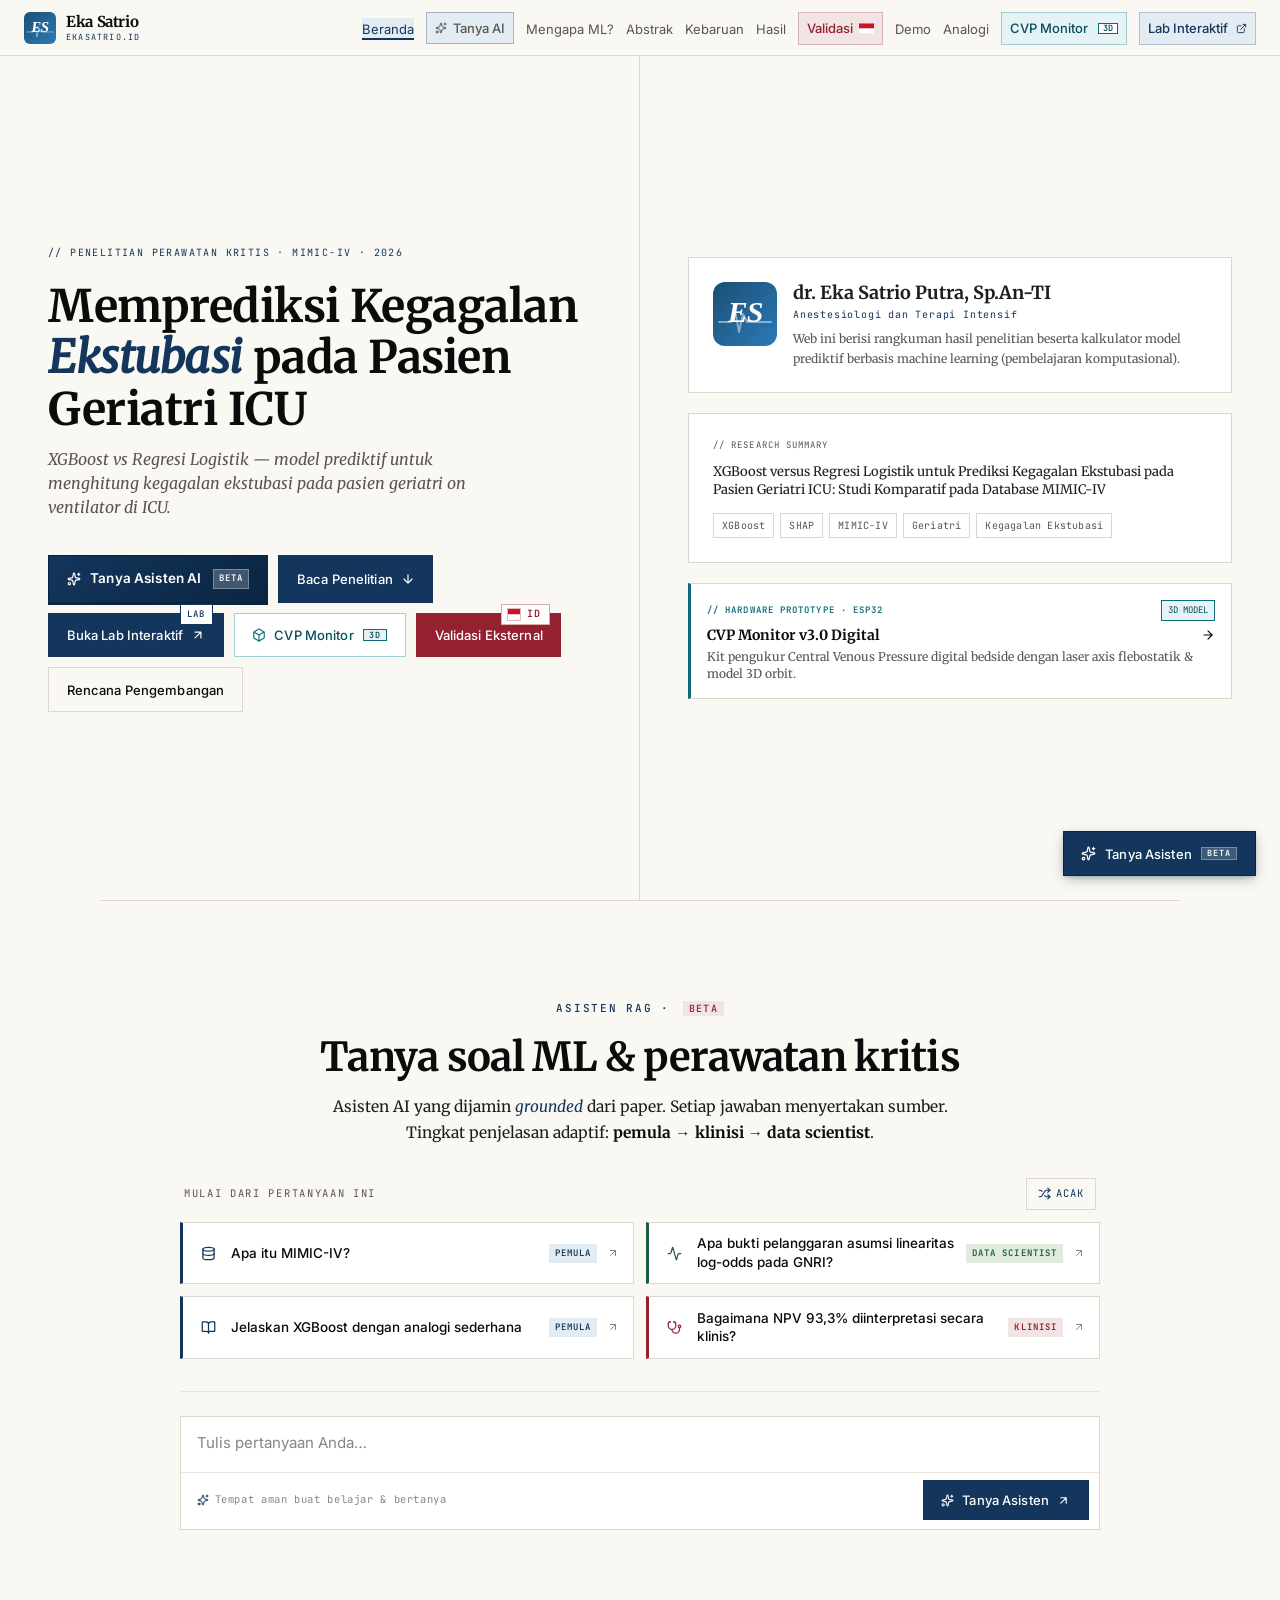
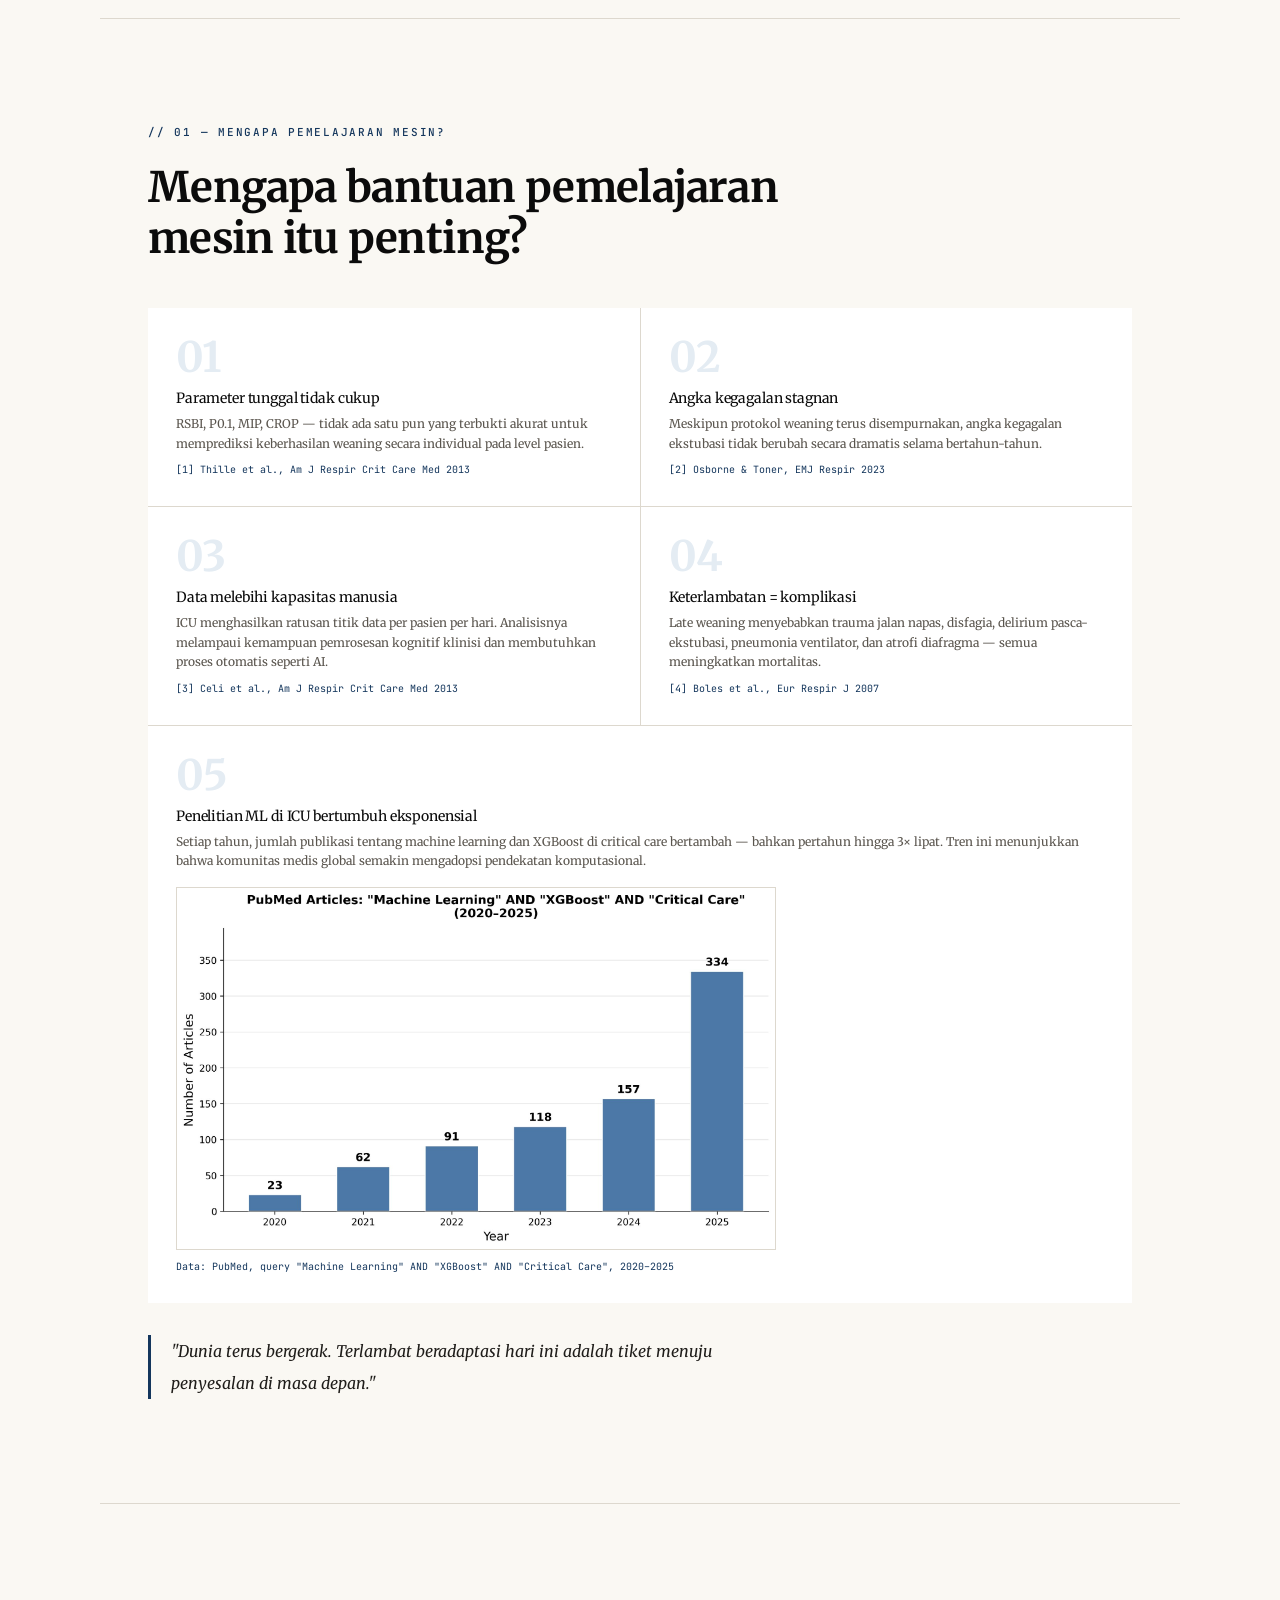
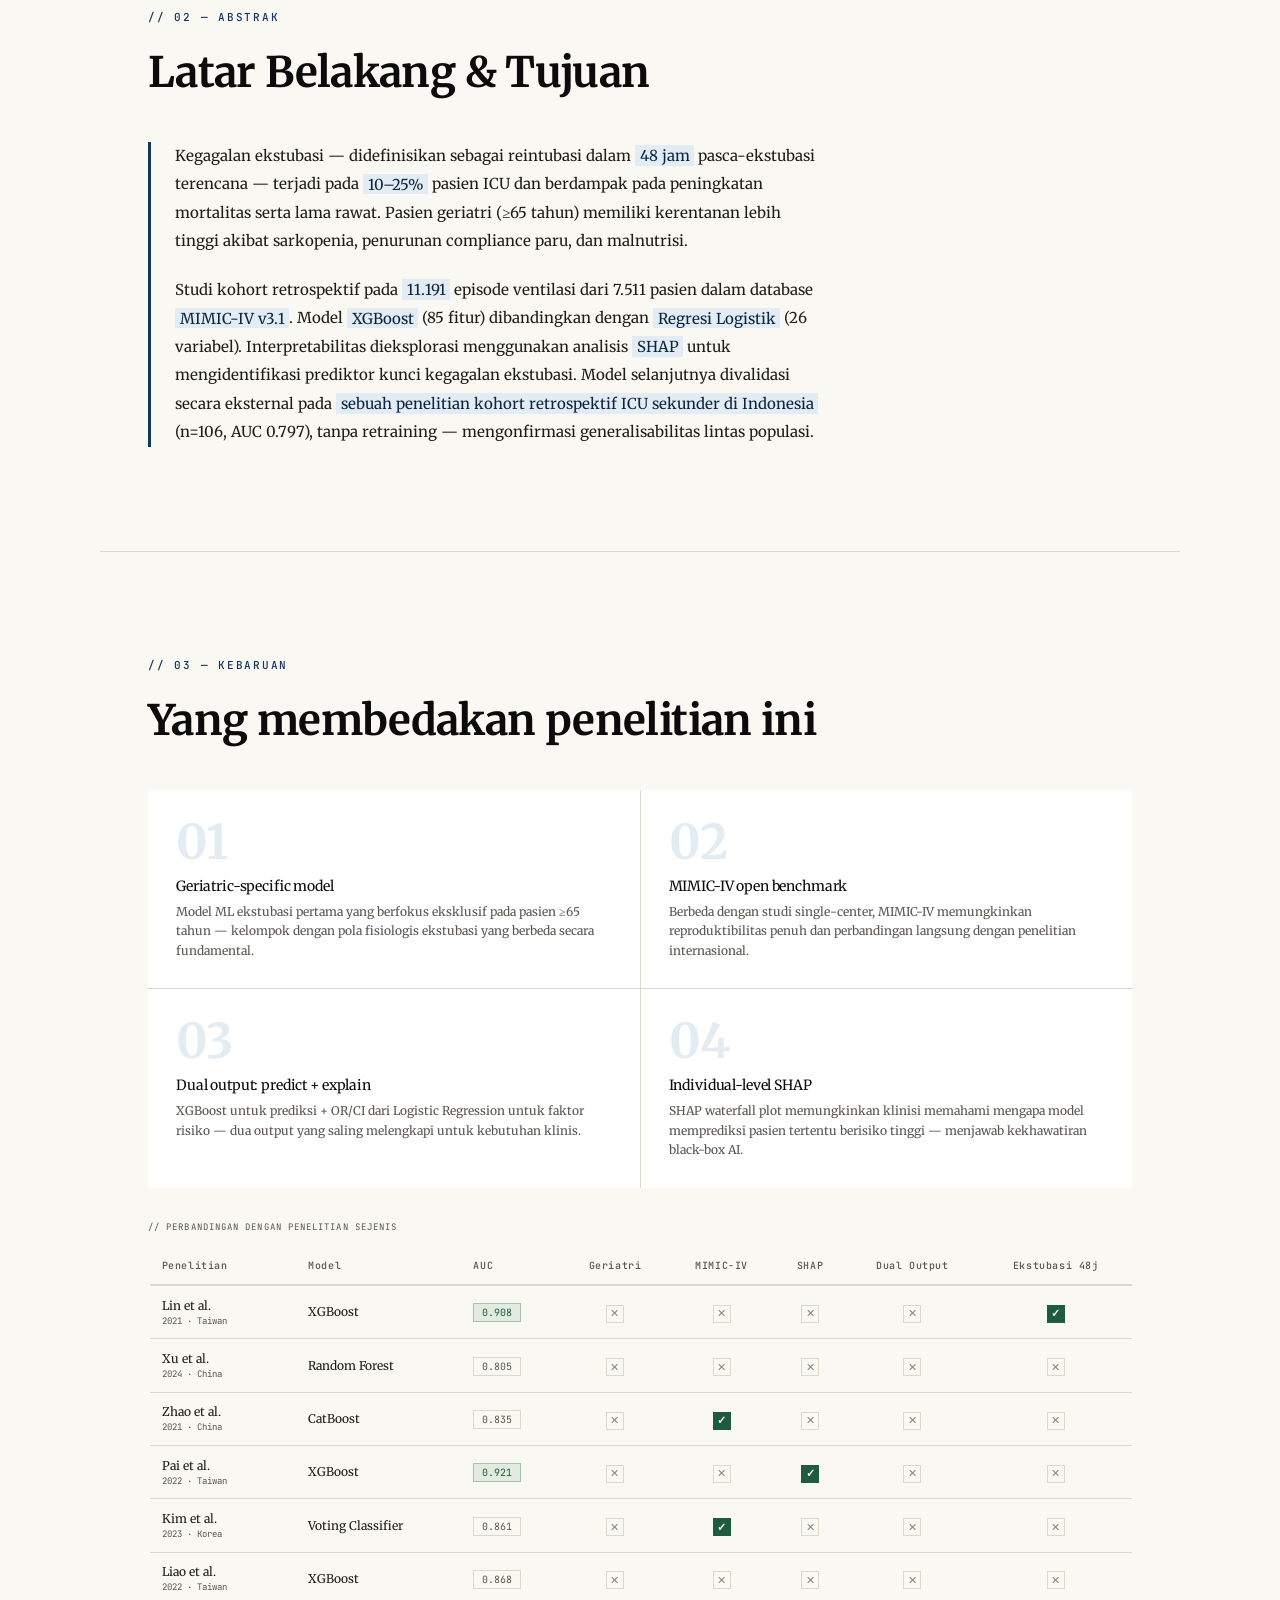
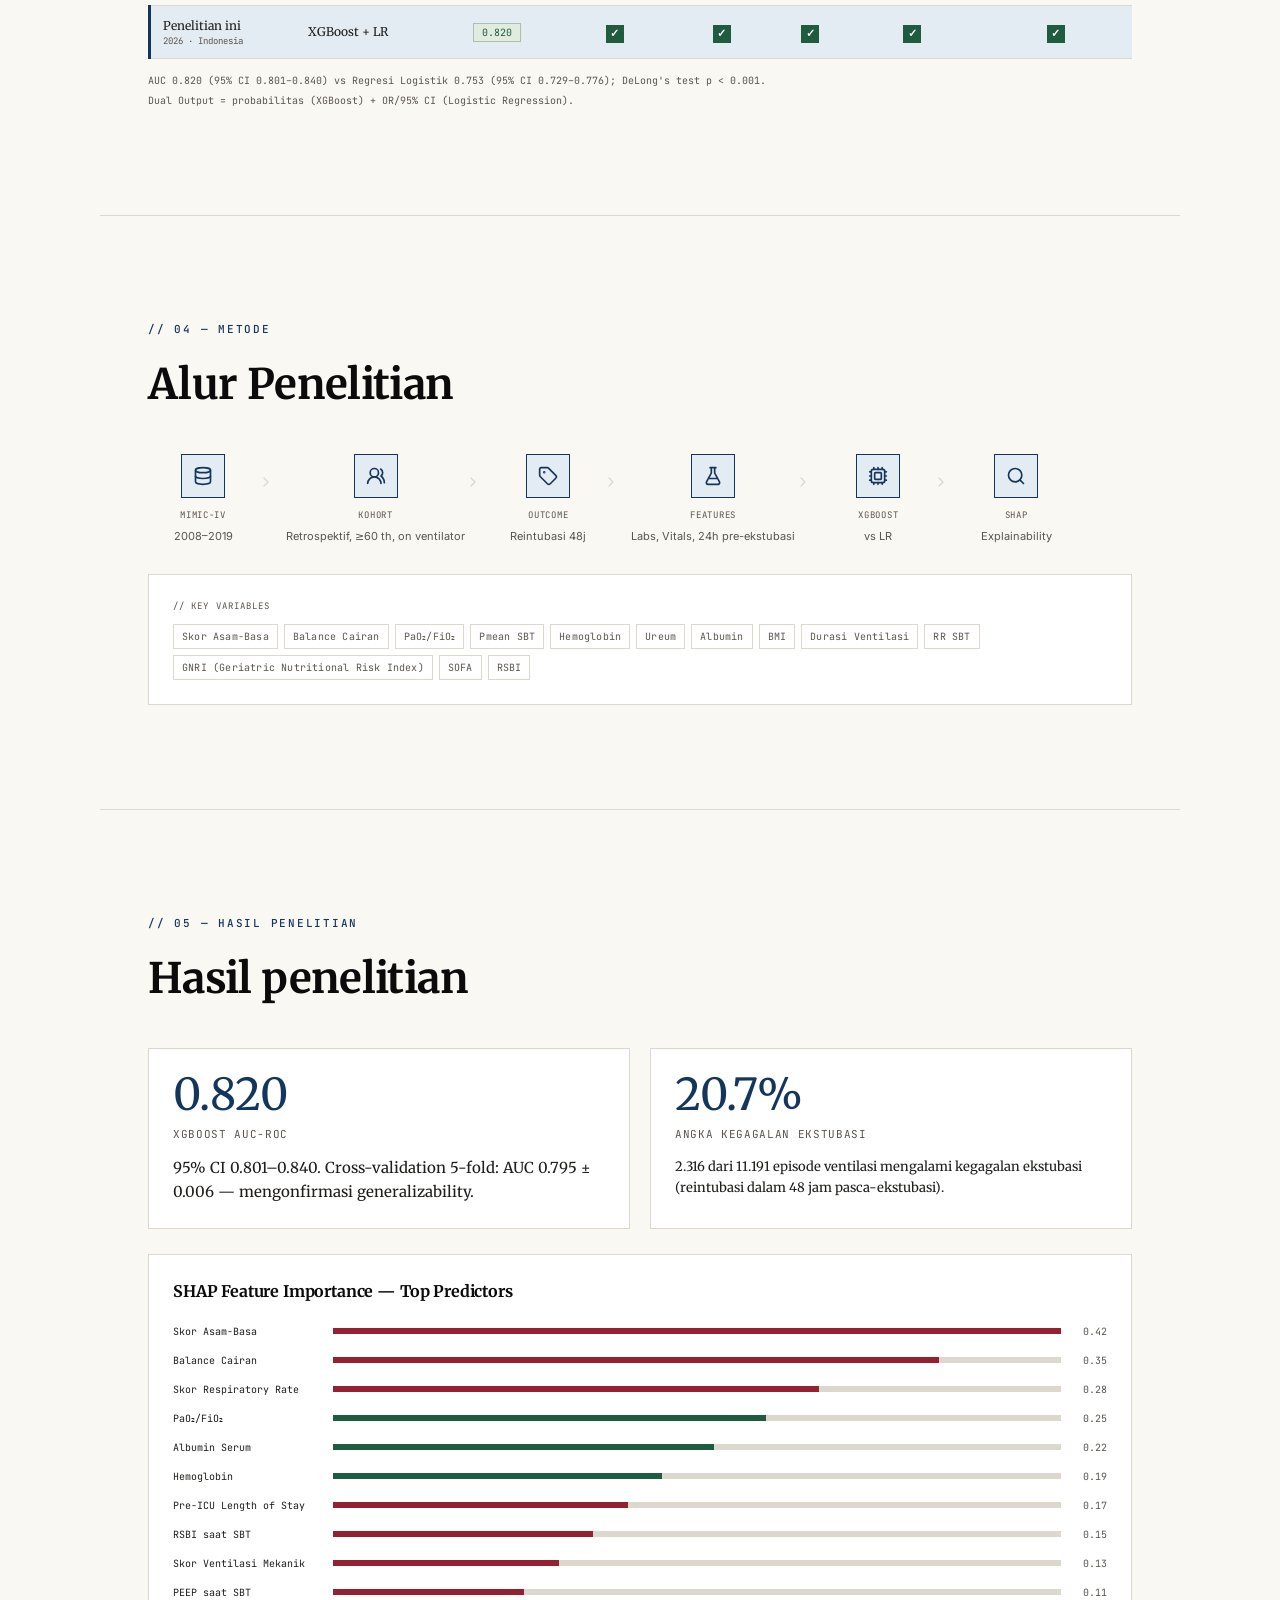
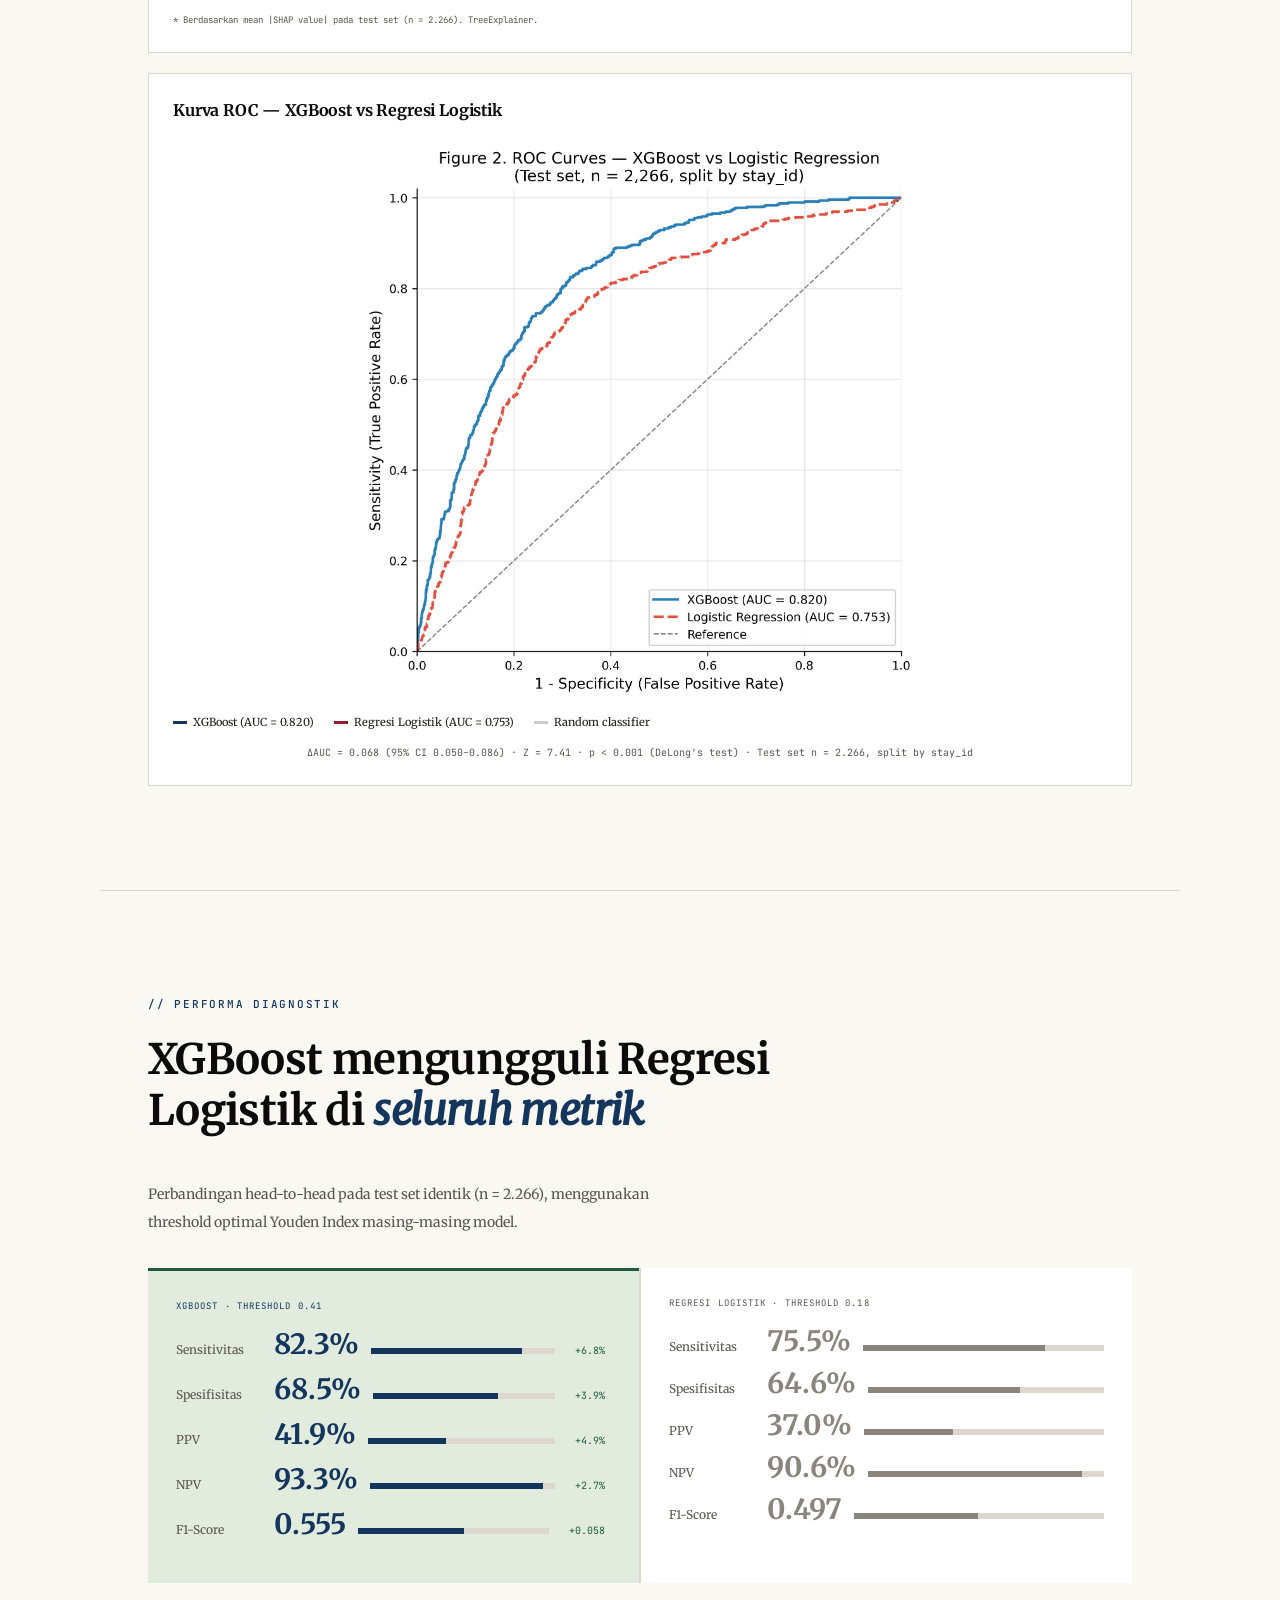
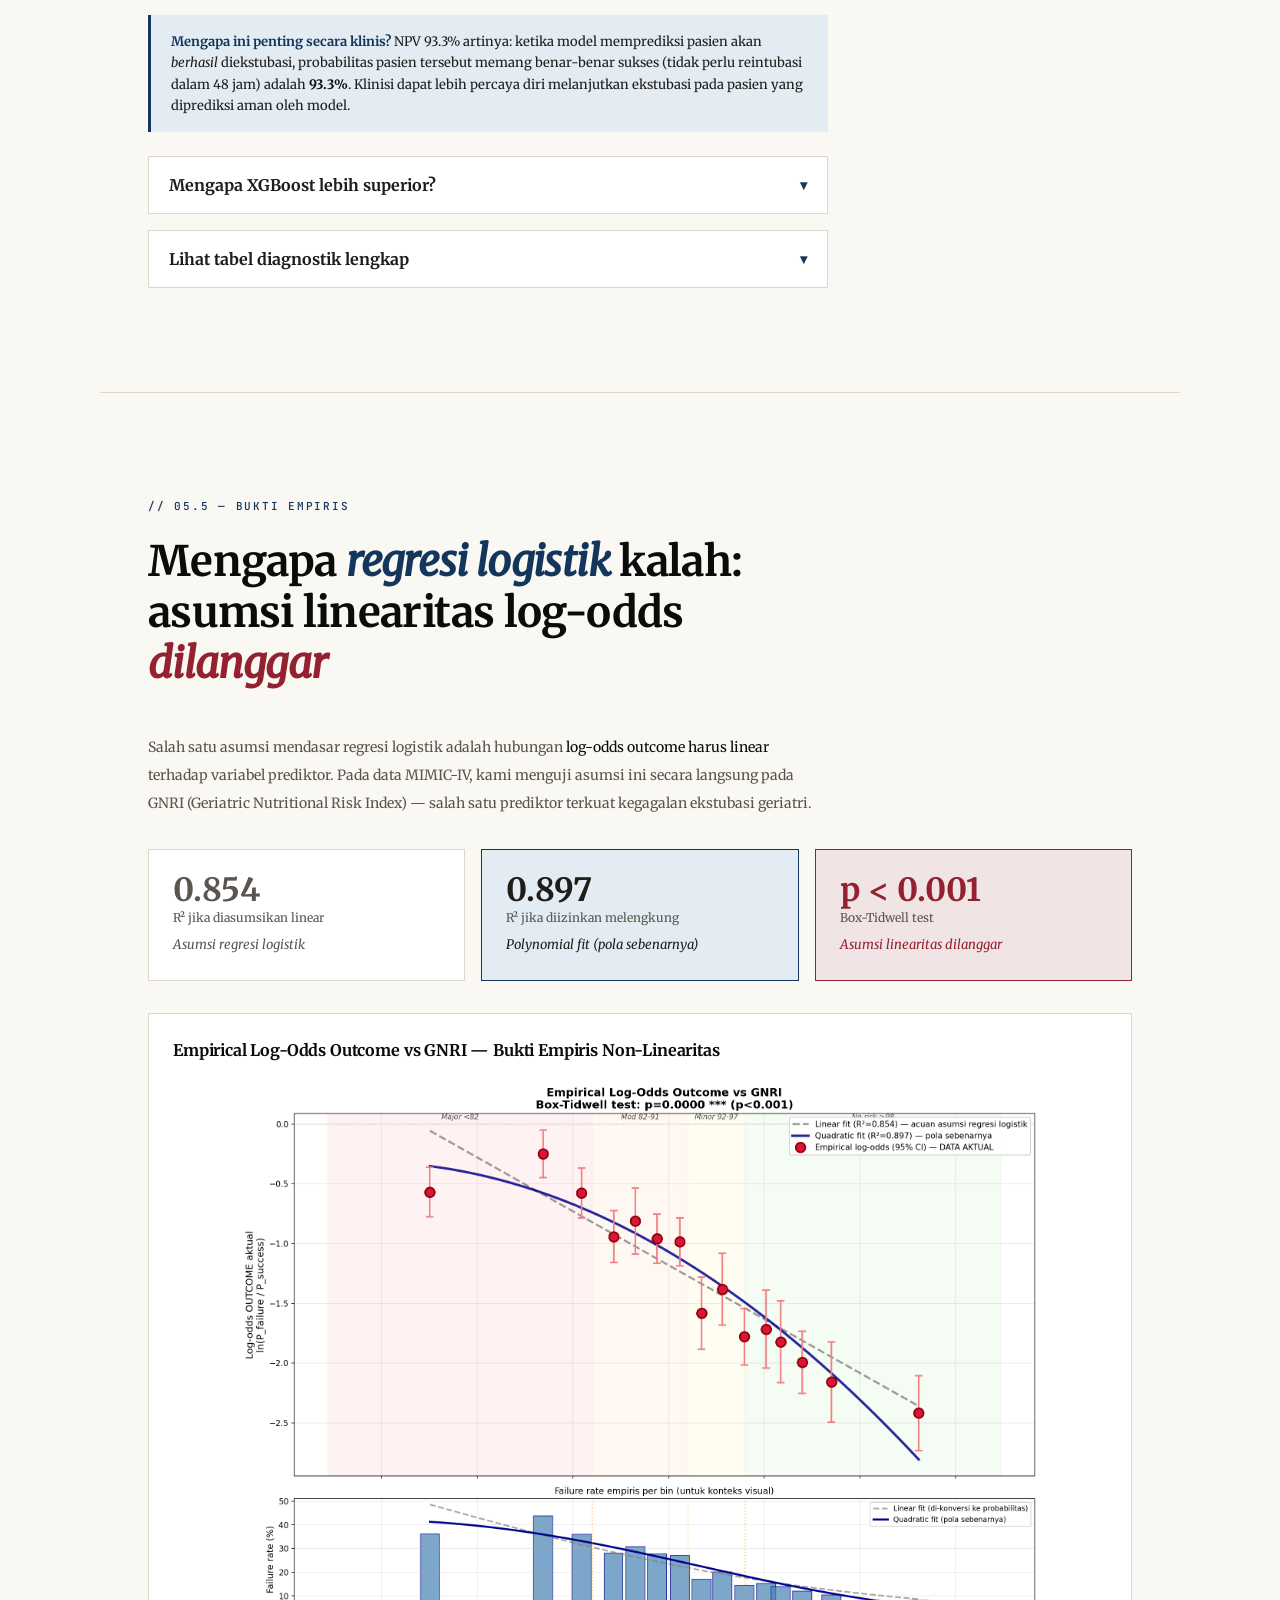
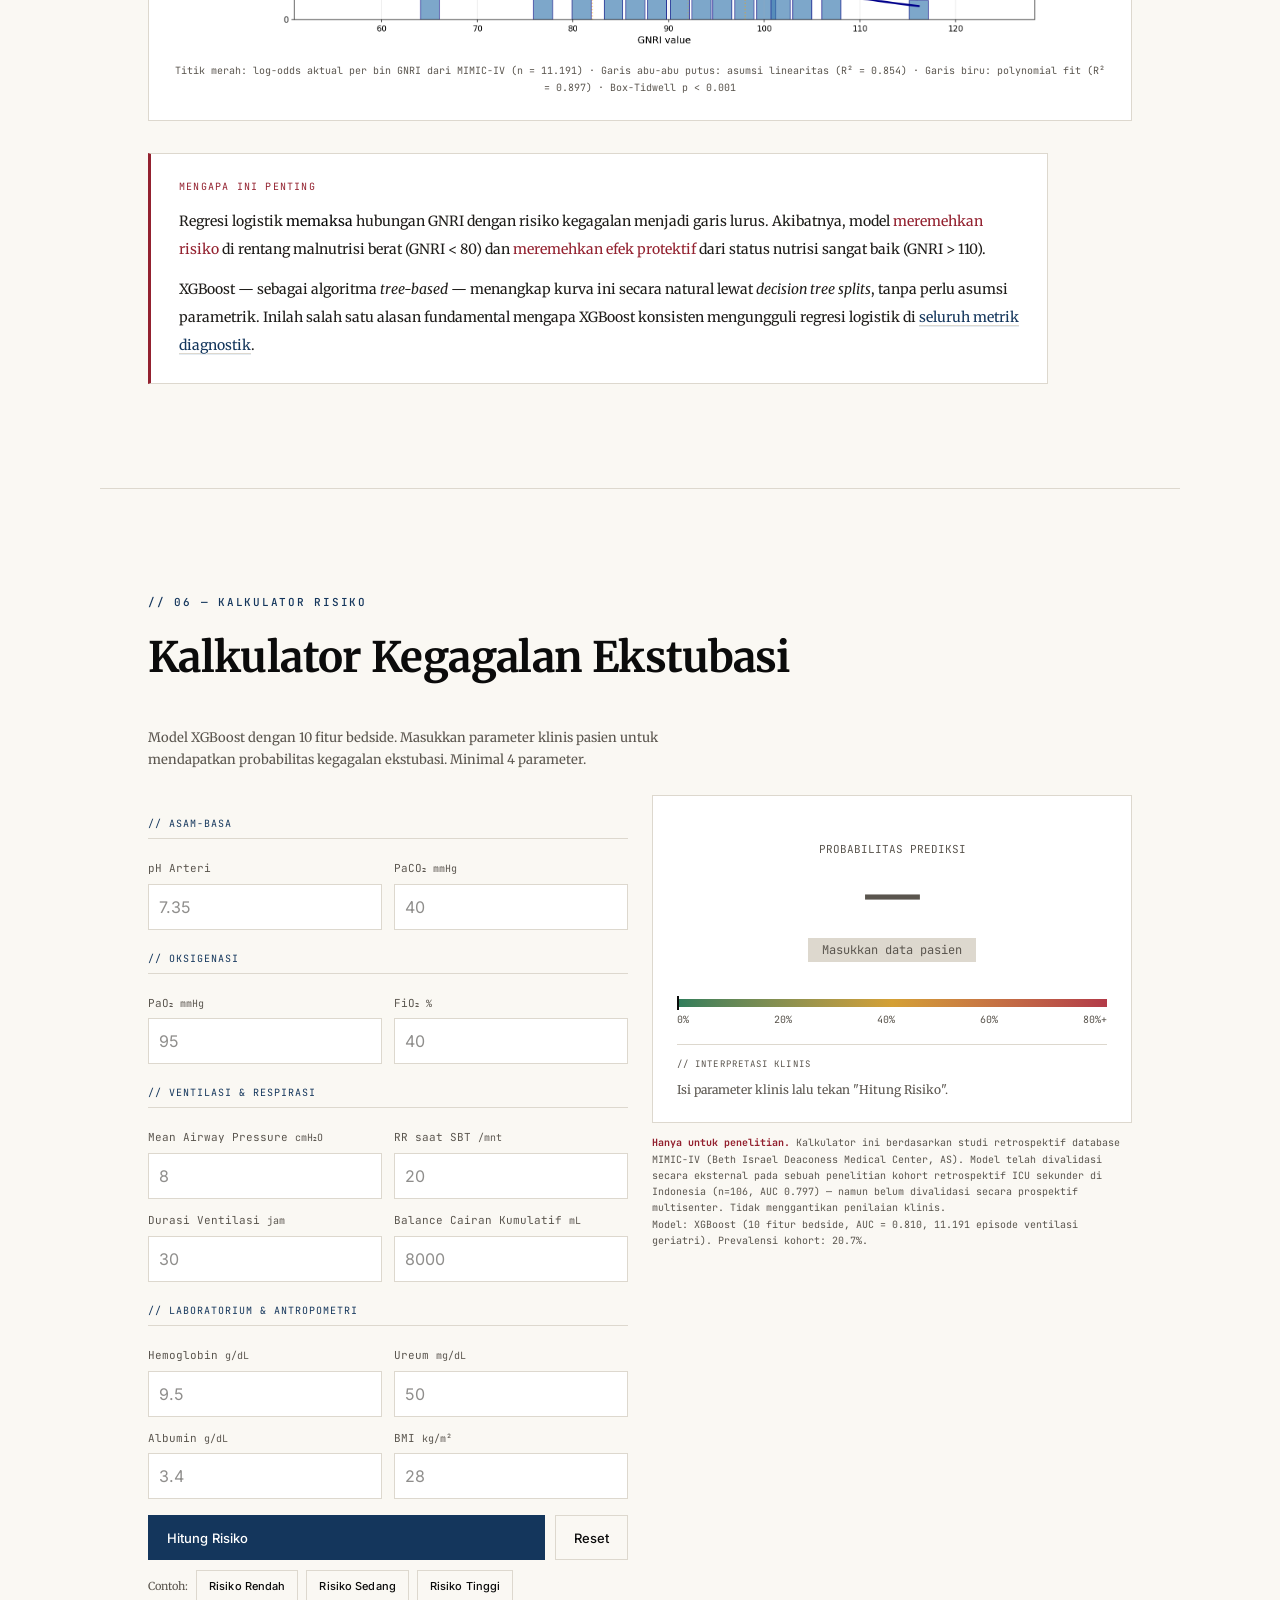
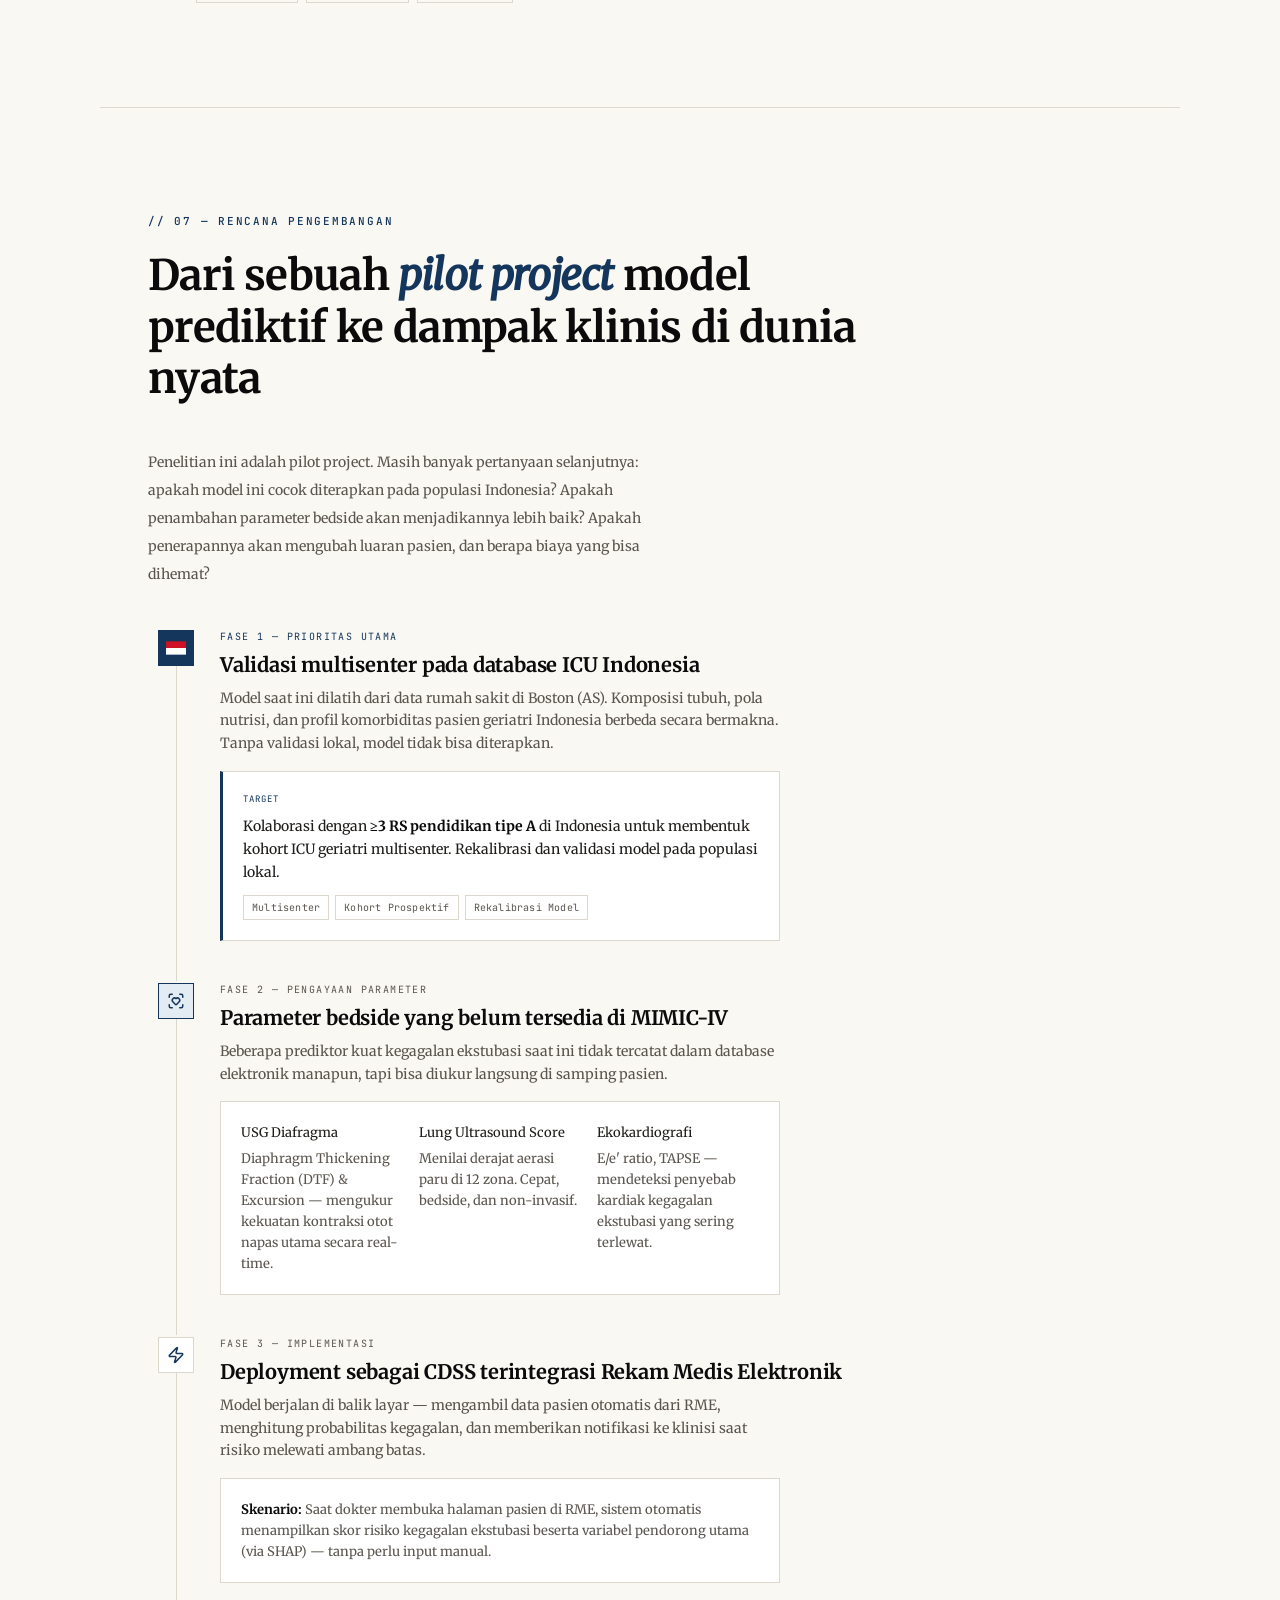
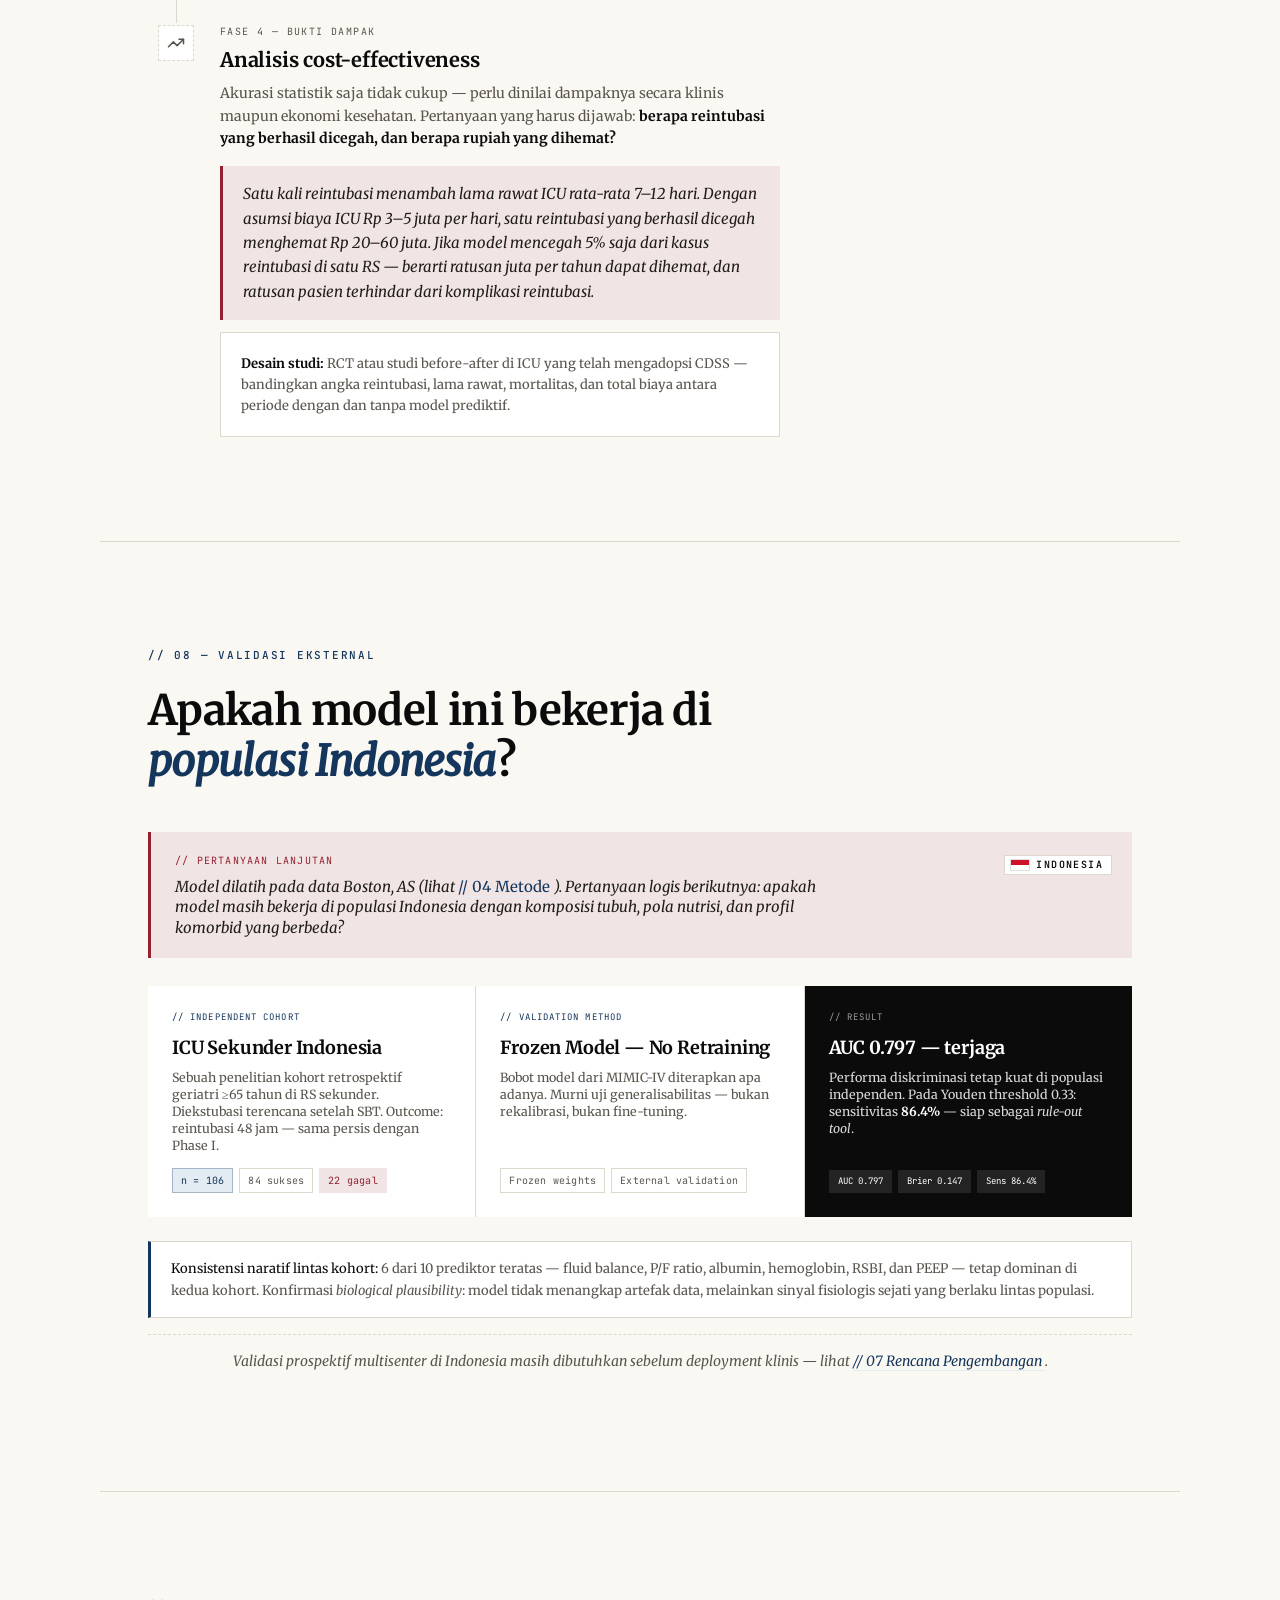
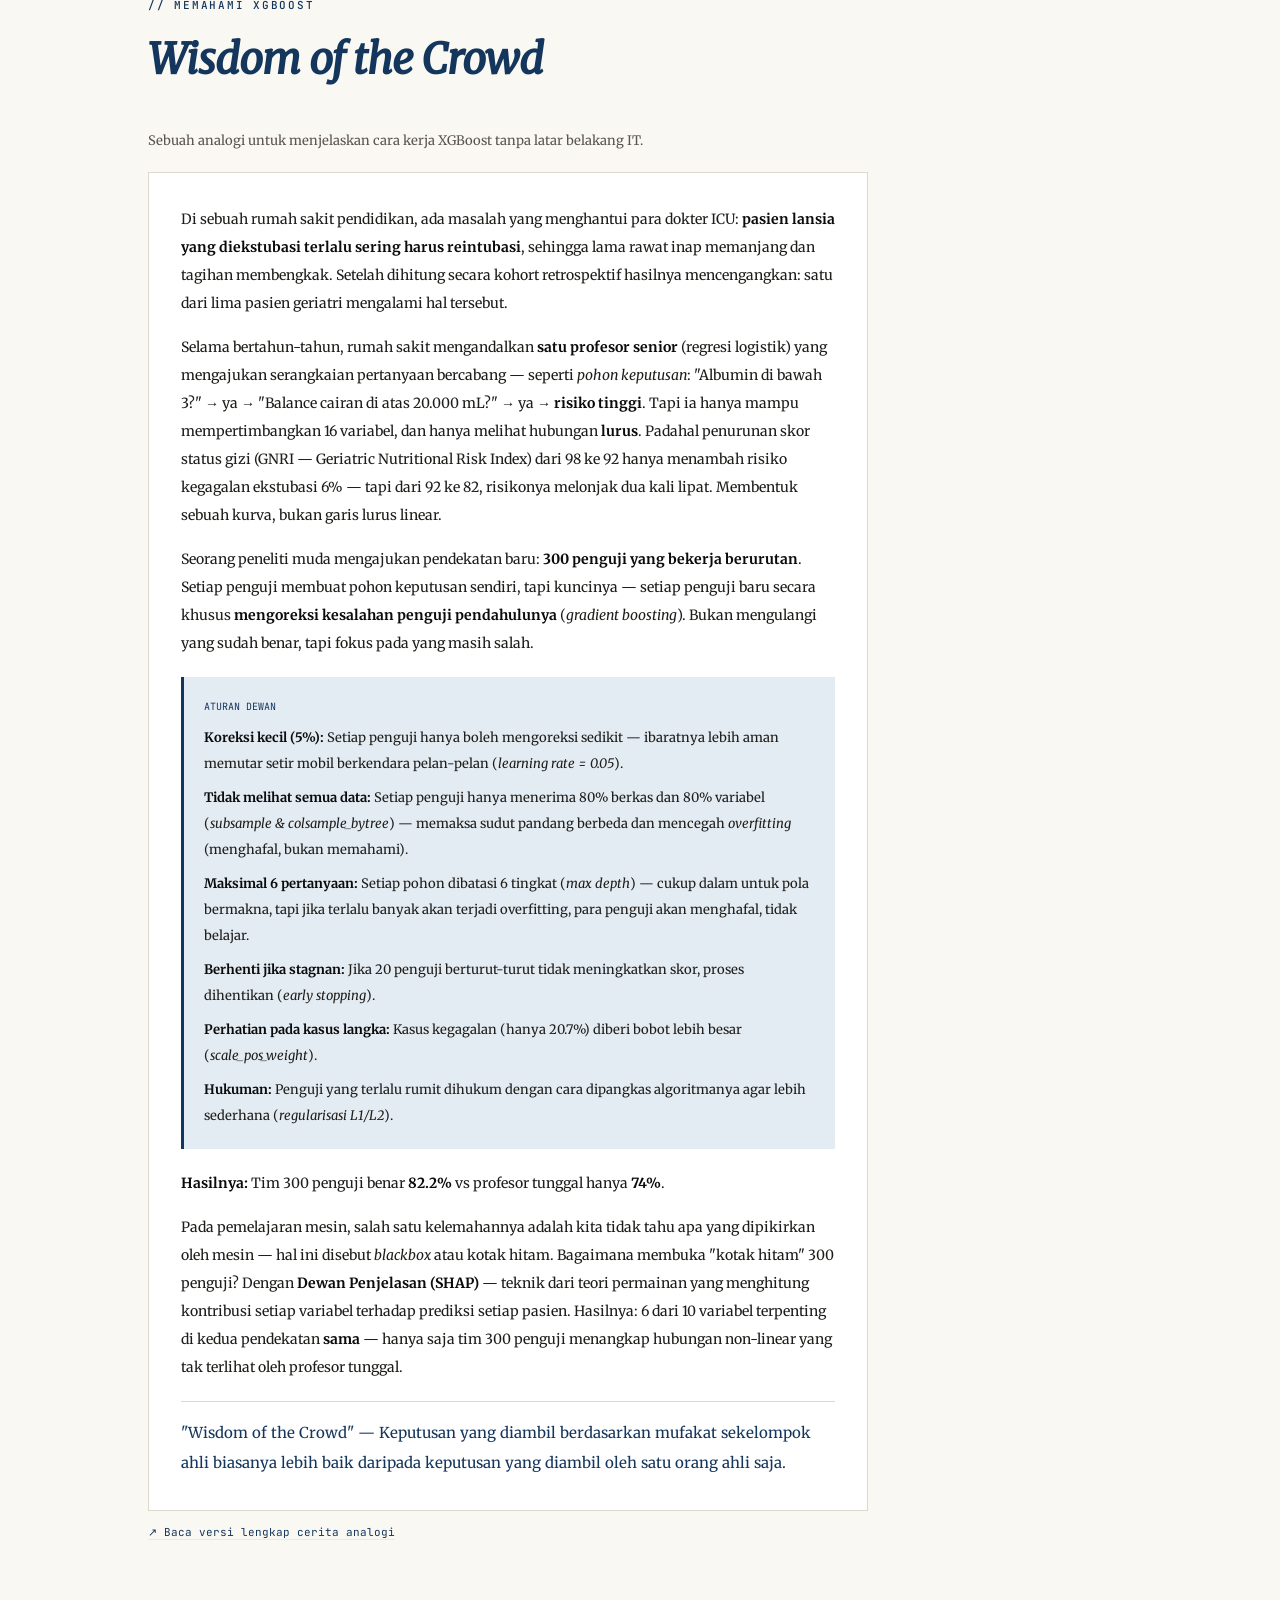
==== commit 83a54aa1: "feat(cvp): harmonize CVP monitor button and page with clinical cyan-teal palette" ====
--- a/index.html
+++ b/index.html
@@ -1,6 +1,6 @@
-<!DOCTYPE html><html lang="id"> <head><meta charset="UTF-8"><meta name="viewport" content="width=device-width, initial-scale=1, viewport-fit=cover"><meta http-equiv="X-UA-Compatible" content="IE=edge"><title>dr. Eka Satrio Putra, Sp.An-TI — Prediksi Kegagalan Ekstubasi</title><meta name="description" content="Riset machine learning (XGBoost) untuk prediksi kegagalan ekstubasi pasien ICU di Indonesia oleh dr. Eka Satrio Putra, Sp.An-TI. Workflow, hasil, dan simulator interaktif berbasis 12 parameter klinis."><meta name="author" content="dr. Eka Satrio Putra, Sp.An-TI"><meta name="keywords" content="ekstubasi, prediksi kegagalan ekstubasi, XGBoost ICU, machine learning anestesi, dr. Eka Satrio Putra, Sp.An-TI, kedokteran intensif Indonesia, extubation failure prediction"><meta name="theme-color" content="#1B4F72"><meta name="color-scheme" content="light"><meta name="generator" content="Astro v6.3.1"><link rel="canonical" href="https://ekasatrio.id/"><link rel="alternate" hreflang="id" href="https://ekasatrio.id/"><link rel="alternate" hreflang="x-default" href="https://ekasatrio.id/"><meta property="og:type" content="article"><meta property="og:title" content="dr. Eka Satrio Putra, Sp.An-TI — Prediksi Kegagalan Ekstubasi"><meta property="og:description" content="Riset machine learning (XGBoost) untuk prediksi kegagalan ekstubasi pasien ICU di Indonesia oleh dr. Eka Satrio Putra, Sp.An-TI. Workflow, hasil, dan simulator interaktif berbasis 12 parameter klinis."><meta property="og:url" content="https://ekasatrio.id/"><meta property="og:site_name" content="Eka Satrio"><meta property="og:image" content="https://ekasatrio.id/og-image.png"><meta property="og:image:alt" content="dr. Eka Satrio Putra, Sp.An-TI — Prediksi Kegagalan Ekstubasi"><meta property="og:locale" content="id_ID"><meta name="twitter:card" content="summary_large_image"><meta name="twitter:title" content="dr. Eka Satrio Putra, Sp.An-TI — Prediksi Kegagalan Ekstubasi"><meta name="twitter:description" content="Riset machine learning (XGBoost) untuk prediksi kegagalan ekstubasi pasien ICU di Indonesia oleh dr. Eka Satrio Putra, Sp.An-TI. Workflow, hasil, dan simulator interaktif berbasis 12 parameter klinis."><meta name="twitter:image" content="https://ekasatrio.id/og-image.png"><link rel="icon" href="/favicon.svg" type="image/svg+xml"><link rel="icon" href="/favicon.ico" sizes="32x32"><link rel="apple-touch-icon" href="/apple-touch-icon.png"><link rel="manifest" href="/site.webmanifest"><link rel="mask-icon" href="/favicon.svg" color="#1B4F72"><script type="application/ld+json">{"@context":"https://schema.org","@type":"Person","name":"dr. Eka Satrio Putra, Sp.An-TI","jobTitle":"Konsultan Anestesiologi & Terapi Intensif","email":"mailto:ekasatrio@gmail.com","url":"https://ekasatrio.id","knowsAbout":["Anesthesiology","Intensive Care","Machine Learning in Medicine","Extubation Failure Prediction","XGBoost"]}</script><script type="application/ld+json">{"@context":"https://schema.org","@type":"WebSite","name":"dr. Eka Satrio Putra, Sp.An-TI","url":"https://ekasatrio.id","inLanguage":"id","description":"Riset machine learning (XGBoost) untuk prediksi kegagalan ekstubasi pasien ICU di Indonesia oleh dr. Eka Satrio Putra, Sp.An-TI. Workflow, hasil, dan simulator interaktif berbasis 12 parameter klinis."}</script><script type="application/ld+json">{"@context":"https://schema.org","@type":"ScholarlyArticle","headline":"XGBoost versus Regresi Logistik untuk Prediksi Kegagalan Ekstubasi pada Pasien Geriatri ICU","inLanguage":"id","author":{"@type":"Person","name":"dr. Eka Satrio Putra, Sp.An-TI","jobTitle":"Konsultan Anestesiologi & Terapi Intensif"},"about":["Extubation failure","XGBoost","MIMIC-IV","Geriatric ICU","SHAP"],"isAccessibleForFree":true,"keywords":"extubation failure, XGBoost, MIMIC-IV, geriatric ICU, machine learning, SHAP, Indonesia"}</script><link rel="stylesheet" href="/a/BaseLayout.BFaauKGp.css">
+<!DOCTYPE html><html lang="id"> <head><meta charset="UTF-8"><meta name="viewport" content="width=device-width, initial-scale=1, viewport-fit=cover"><meta http-equiv="X-UA-Compatible" content="IE=edge"><title>dr. Eka Satrio Putra, Sp.An-TI — Prediksi Kegagalan Ekstubasi</title><meta name="description" content="Riset machine learning (XGBoost) untuk prediksi kegagalan ekstubasi pasien ICU di Indonesia oleh dr. Eka Satrio Putra, Sp.An-TI. Workflow, hasil, dan simulator interaktif berbasis 12 parameter klinis."><meta name="author" content="dr. Eka Satrio Putra, Sp.An-TI"><meta name="keywords" content="ekstubasi, prediksi kegagalan ekstubasi, XGBoost ICU, machine learning anestesi, dr. Eka Satrio Putra, Sp.An-TI, kedokteran intensif Indonesia, extubation failure prediction"><meta name="theme-color" content="#1B4F72"><meta name="color-scheme" content="light"><meta name="generator" content="Astro v6.3.1"><link rel="canonical" href="https://ekasatrio.id/"><link rel="alternate" hreflang="id" href="https://ekasatrio.id/"><link rel="alternate" hreflang="x-default" href="https://ekasatrio.id/"><meta property="og:type" content="article"><meta property="og:title" content="dr. Eka Satrio Putra, Sp.An-TI — Prediksi Kegagalan Ekstubasi"><meta property="og:description" content="Riset machine learning (XGBoost) untuk prediksi kegagalan ekstubasi pasien ICU di Indonesia oleh dr. Eka Satrio Putra, Sp.An-TI. Workflow, hasil, dan simulator interaktif berbasis 12 parameter klinis."><meta property="og:url" content="https://ekasatrio.id/"><meta property="og:site_name" content="Eka Satrio"><meta property="og:image" content="https://ekasatrio.id/og-image.png"><meta property="og:image:alt" content="dr. Eka Satrio Putra, Sp.An-TI — Prediksi Kegagalan Ekstubasi"><meta property="og:locale" content="id_ID"><meta name="twitter:card" content="summary_large_image"><meta name="twitter:title" content="dr. Eka Satrio Putra, Sp.An-TI — Prediksi Kegagalan Ekstubasi"><meta name="twitter:description" content="Riset machine learning (XGBoost) untuk prediksi kegagalan ekstubasi pasien ICU di Indonesia oleh dr. Eka Satrio Putra, Sp.An-TI. Workflow, hasil, dan simulator interaktif berbasis 12 parameter klinis."><meta name="twitter:image" content="https://ekasatrio.id/og-image.png"><link rel="icon" href="/favicon.svg" type="image/svg+xml"><link rel="icon" href="/favicon.ico" sizes="32x32"><link rel="apple-touch-icon" href="/apple-touch-icon.png"><link rel="manifest" href="/site.webmanifest"><link rel="mask-icon" href="/favicon.svg" color="#1B4F72"><script type="application/ld+json">{"@context":"https://schema.org","@type":"Person","name":"dr. Eka Satrio Putra, Sp.An-TI","jobTitle":"Konsultan Anestesiologi & Terapi Intensif","email":"mailto:ekasatrio@gmail.com","url":"https://ekasatrio.id","knowsAbout":["Anesthesiology","Intensive Care","Machine Learning in Medicine","Extubation Failure Prediction","XGBoost"]}</script><script type="application/ld+json">{"@context":"https://schema.org","@type":"WebSite","name":"dr. Eka Satrio Putra, Sp.An-TI","url":"https://ekasatrio.id","inLanguage":"id","description":"Riset machine learning (XGBoost) untuk prediksi kegagalan ekstubasi pasien ICU di Indonesia oleh dr. Eka Satrio Putra, Sp.An-TI. Workflow, hasil, dan simulator interaktif berbasis 12 parameter klinis."}</script><script type="application/ld+json">{"@context":"https://schema.org","@type":"ScholarlyArticle","headline":"XGBoost versus Regresi Logistik untuk Prediksi Kegagalan Ekstubasi pada Pasien Geriatri ICU","inLanguage":"id","author":{"@type":"Person","name":"dr. Eka Satrio Putra, Sp.An-TI","jobTitle":"Konsultan Anestesiologi & Terapi Intensif"},"about":["Extubation failure","XGBoost","MIMIC-IV","Geriatric ICU","SHAP"],"isAccessibleForFree":true,"keywords":"extubation failure, XGBoost, MIMIC-IV, geriatric ICU, machine learning, SHAP, Indonesia"}</script><link rel="stylesheet" href="/a/BaseLayout.Z-NM3TB2.css">
 <link rel="stylesheet" href="/a/Lightbox.DJwYR2rt.css">
-<link rel="stylesheet" href="/a/index.BREOe9j5.css"><script type="module" src="/a/page.DubX8lW0.js"></script></head> <body> <script>
+<link rel="stylesheet" href="/a/index.rTVrZI_6.css"><script type="module" src="/a/page.DubX8lW0.js"></script></head> <body> <script>
       // Apply saved font-size scale to :root before paint (no flash on reload).
       try {
         var s = parseFloat(localStorage.getItem('ekasatrio:fs-scale'));
@@ -15,8 +15,8 @@
 Eka Satrio
 </span> <span class="font-mono text-[8.5px] tracking-[0.14em] uppercase text-[color:var(--color-accent)]" data-astro-cid-4lunwx2e>
 ekasatrio.id
-</span> </span> </a> <ul class="hidden lg:flex items-center gap-3 list-none m-0 p-0" data-astro-cid-4lunwx2e> <li data-astro-cid-4lunwx2e> <a href="/" data-nav-link data-nav-target="/" aria-current="page" class="nav-link font-sans text-[13px] text-[color:var(--color-muted)] hover:text-[color:var(--color-ink)] transition-colors no-underline inline-flex items-center gap-1.5 is-active" data-astro-cid-4lunwx2e>  Beranda  </a> </li><li data-astro-cid-4lunwx2e> <a href="/#asisten" data-nav-link data-nav-target="asisten" class="nav-link font-sans text-[13px] text-[color:var(--color-muted)] hover:text-[color:var(--color-ink)] transition-colors no-underline inline-flex items-center gap-1.5 nav-link--asisten px-2 py-1 border border-[color:var(--color-accent)]/30 bg-[color:var(--color-accent-soft)] text-[color:var(--color-accent)] font-medium hover:text-[color:var(--color-accent-dark)]" data-astro-cid-4lunwx2e> <svg width="12" height="12" stroke-width="2" class="inline-block align-[-1px]" data-astro-cid-4lunwx2e="true" data-icon="lucide:sparkles">   <symbol id="ai:lucide:sparkles" viewBox="0 0 24 24"><g fill="none" stroke="currentColor" stroke-linecap="round" stroke-linejoin="round" stroke-width="2"><path d="M11.017 2.814a1 1 0 0 1 1.966 0l1.051 5.558a2 2 0 0 0 1.594 1.594l5.558 1.051a1 1 0 0 1 0 1.966l-5.558 1.051a2 2 0 0 0-1.594 1.594l-1.051 5.558a1 1 0 0 1-1.966 0l-1.051-5.558a2 2 0 0 0-1.594-1.594l-5.558-1.051a1 1 0 0 1 0-1.966l5.558-1.051a2 2 0 0 0 1.594-1.594zM20 2v4m2-2h-4"/><circle cx="4" cy="20" r="2"/></g></symbol><use href="#ai:lucide:sparkles"></use>  </svg> Tanya AI  </a> </li><li data-astro-cid-4lunwx2e> <a href="/#why" data-nav-link data-nav-target="why" class="nav-link font-sans text-[13px] text-[color:var(--color-muted)] hover:text-[color:var(--color-ink)] transition-colors no-underline inline-flex items-center gap-1.5" data-astro-cid-4lunwx2e>  Mengapa ML?  </a> </li><li data-astro-cid-4lunwx2e> <a href="/#abstract" data-nav-link data-nav-target="abstract" class="nav-link font-sans text-[13px] text-[color:var(--color-muted)] hover:text-[color:var(--color-ink)] transition-colors no-underline inline-flex items-center gap-1.5" data-astro-cid-4lunwx2e>  Abstrak  </a> </li><li data-astro-cid-4lunwx2e> <a href="/#novelty" data-nav-link data-nav-target="novelty" class="nav-link font-sans text-[13px] text-[color:var(--color-muted)] hover:text-[color:var(--color-ink)] transition-colors no-underline inline-flex items-center gap-1.5" data-astro-cid-4lunwx2e>  Kebaruan  </a> </li><li data-astro-cid-4lunwx2e> <a href="/#results" data-nav-link data-nav-target="results" class="nav-link font-sans text-[13px] text-[color:var(--color-muted)] hover:text-[color:var(--color-ink)] transition-colors no-underline inline-flex items-center gap-1.5" data-astro-cid-4lunwx2e>  Hasil  </a> </li><li data-astro-cid-4lunwx2e> <a href="/#validasi" data-nav-link data-nav-target="validasi" class="nav-link font-sans text-[13px] text-[color:var(--color-muted)] hover:text-[color:var(--color-ink)] transition-colors no-underline inline-flex items-center gap-1.5 nav-link--validasi px-2 py-1 border border-[color:var(--color-warn)]/25 bg-[color:var(--color-warn-soft)] text-[color:var(--color-warn)] font-medium hover:text-[color:var(--color-warn)]" data-astro-cid-4lunwx2e>  Validasi <svg xmlns="http://www.w3.org/2000/svg" width="15" height="15" viewBox="0 0 24 16" role="img" aria-label="Indonesia" class="align-middle" data-astro-cid-bv4np6iu><rect width="24" height="8" fill="#CE1126" data-astro-cid-bv4np6iu></rect><rect y="8" width="24" height="8" fill="#FFFFFF" data-astro-cid-bv4np6iu></rect><rect width="24" height="16" fill="none" stroke="rgba(0,0,0,0.08)" stroke-width="0.5" data-astro-cid-bv4np6iu></rect></svg> </a> </li><li data-astro-cid-4lunwx2e> <a href="/#simulator" data-nav-link data-nav-target="simulator" class="nav-link font-sans text-[13px] text-[color:var(--color-muted)] hover:text-[color:var(--color-ink)] transition-colors no-underline inline-flex items-center gap-1.5" data-astro-cid-4lunwx2e>  Demo  </a> </li><li data-astro-cid-4lunwx2e> <a href="/docs/analogi" data-nav-link data-nav-target="/docs/analogi" class="nav-link font-sans text-[13px] text-[color:var(--color-muted)] hover:text-[color:var(--color-ink)] transition-colors no-underline inline-flex items-center gap-1.5" data-astro-cid-4lunwx2e>  Analogi  </a> </li><li data-astro-cid-4lunwx2e> <a href="/cvp-monitor" data-nav-link data-nav-target="/cvp-monitor" class="nav-link font-sans text-[13px] text-[color:var(--color-muted)] hover:text-[color:var(--color-ink)] transition-colors no-underline inline-flex items-center gap-1.5" data-astro-cid-4lunwx2e>  CVP Monitor  </a> </li> <li data-astro-cid-4lunwx2e> <a href="https://xgboost.lab.ekasatrio.id" target="_blank" rel="noopener noreferrer" class="nav-link nav-link--lab font-sans text-[13px] text-[color:var(--color-accent)] font-medium no-underline transition-colors hover:text-[color:var(--color-accent-dark)] inline-flex items-center gap-1.5 px-2 py-1 border border-[color:var(--color-accent)]/25 bg-[color:var(--color-accent-soft)]" data-astro-cid-4lunwx2e>
-Lab Interaktif <svg width="11" height="11" stroke-width="2" class="inline-block ml-0.5 align-[-1px]" data-astro-cid-4lunwx2e="true" data-icon="lucide:external-link">   <symbol id="ai:lucide:external-link" viewBox="0 0 24 24"><path fill="none" stroke="currentColor" stroke-linecap="round" stroke-linejoin="round" stroke-width="2" d="M15 3h6v6m-11 5L21 3m-3 10v6a2 2 0 0 1-2 2H5a2 2 0 0 1-2-2V8a2 2 0 0 1 2-2h6"/></symbol><use href="#ai:lucide:external-link"></use>  </svg> </a> </li> </ul> <button type="button" id="navHam" aria-label="Buka menu" aria-controls="mobMenu" aria-expanded="false" class="lg:hidden flex flex-col gap-[5px] cursor-pointer p-1 bg-transparent border-0" data-astro-cid-4lunwx2e> <span class="block w-[22px] h-[2px] bg-[color:var(--color-ink)] transition-all" data-astro-cid-4lunwx2e></span> <span class="block w-[22px] h-[2px] bg-[color:var(--color-ink)] transition-all" data-astro-cid-4lunwx2e></span> <span class="block w-[22px] h-[2px] bg-[color:var(--color-ink)] transition-all" data-astro-cid-4lunwx2e></span> </button> </nav> <div id="mobMenu" class="lg:hidden fixed top-14 inset-x-0 bg-[color:var(--color-bg)] border-b border-[color:var(--color-line)] px-5 py-4 z-30 hidden flex-col" role="region" aria-label="Menu seluler" data-astro-cid-4lunwx2e> <a href="/" data-nav-link data-nav-target="/" aria-current="page" class="nav-link block py-3 font-sans text-sm text-[color:var(--color-ink)] no-underline border-b border-[color:var(--color-line)] flex items-center gap-2 is-active" data-astro-cid-4lunwx2e>  <span data-astro-cid-4lunwx2e>Beranda</span>  </a><a href="/#asisten" data-nav-link data-nav-target="asisten" class="nav-link block py-3 font-sans text-sm text-[color:var(--color-ink)] no-underline border-b border-[color:var(--color-line)] flex items-center gap-2 nav-link--asisten text-[color:var(--color-accent)] font-medium bg-[color:var(--color-accent-soft)] px-3 -mx-3 border-l-2 border-l-[color:var(--color-accent)]" data-astro-cid-4lunwx2e> <svg width="14" height="14" viewBox="0 0 24 24" stroke-width="2" data-astro-cid-4lunwx2e="true" data-icon="lucide:sparkles">   <use href="#ai:lucide:sparkles"></use>  </svg> <span data-astro-cid-4lunwx2e>Tanya AI</span>  </a><a href="/#why" data-nav-link data-nav-target="why" class="nav-link block py-3 font-sans text-sm text-[color:var(--color-ink)] no-underline border-b border-[color:var(--color-line)] flex items-center gap-2" data-astro-cid-4lunwx2e>  <span data-astro-cid-4lunwx2e>Mengapa ML?</span>  </a><a href="/#abstract" data-nav-link data-nav-target="abstract" class="nav-link block py-3 font-sans text-sm text-[color:var(--color-ink)] no-underline border-b border-[color:var(--color-line)] flex items-center gap-2" data-astro-cid-4lunwx2e>  <span data-astro-cid-4lunwx2e>Abstrak</span>  </a><a href="/#novelty" data-nav-link data-nav-target="novelty" class="nav-link block py-3 font-sans text-sm text-[color:var(--color-ink)] no-underline border-b border-[color:var(--color-line)] flex items-center gap-2" data-astro-cid-4lunwx2e>  <span data-astro-cid-4lunwx2e>Kebaruan</span>  </a><a href="/#results" data-nav-link data-nav-target="results" class="nav-link block py-3 font-sans text-sm text-[color:var(--color-ink)] no-underline border-b border-[color:var(--color-line)] flex items-center gap-2" data-astro-cid-4lunwx2e>  <span data-astro-cid-4lunwx2e>Hasil</span>  </a><a href="/#validasi" data-nav-link data-nav-target="validasi" class="nav-link block py-3 font-sans text-sm text-[color:var(--color-ink)] no-underline border-b border-[color:var(--color-line)] flex items-center gap-2 nav-link--validasi text-[color:var(--color-warn)] font-medium bg-[color:var(--color-warn-soft)] px-3 -mx-3 border-l-2 border-l-[color:var(--color-warn)]" data-astro-cid-4lunwx2e>  <span data-astro-cid-4lunwx2e>Validasi</span> <svg xmlns="http://www.w3.org/2000/svg" width="18" height="18" viewBox="0 0 24 16" role="img" aria-label="Indonesia" class data-astro-cid-bv4np6iu><rect width="24" height="8" fill="#CE1126" data-astro-cid-bv4np6iu></rect><rect y="8" width="24" height="8" fill="#FFFFFF" data-astro-cid-bv4np6iu></rect><rect width="24" height="16" fill="none" stroke="rgba(0,0,0,0.08)" stroke-width="0.5" data-astro-cid-bv4np6iu></rect></svg> </a><a href="/#simulator" data-nav-link data-nav-target="simulator" class="nav-link block py-3 font-sans text-sm text-[color:var(--color-ink)] no-underline border-b border-[color:var(--color-line)] flex items-center gap-2" data-astro-cid-4lunwx2e>  <span data-astro-cid-4lunwx2e>Demo</span>  </a><a href="/docs/analogi" data-nav-link data-nav-target="/docs/analogi" class="nav-link block py-3 font-sans text-sm text-[color:var(--color-ink)] no-underline border-b border-[color:var(--color-line)] flex items-center gap-2" data-astro-cid-4lunwx2e>  <span data-astro-cid-4lunwx2e>Analogi</span>  </a><a href="/cvp-monitor" data-nav-link data-nav-target="/cvp-monitor" class="nav-link block py-3 font-sans text-sm text-[color:var(--color-ink)] no-underline border-b border-[color:var(--color-line)] flex items-center gap-2" data-astro-cid-4lunwx2e>  <span data-astro-cid-4lunwx2e>CVP Monitor</span>  </a> <a href="https://xgboost.lab.ekasatrio.id" target="_blank" rel="noopener noreferrer" class="nav-link nav-link--lab block py-3 px-3 -mx-3 font-sans text-sm font-medium text-[color:var(--color-accent)] no-underline bg-[color:var(--color-accent-soft)] border-l-2 border-l-[color:var(--color-accent)]" data-astro-cid-4lunwx2e>
+</span> </span> </a> <ul class="hidden lg:flex items-center gap-3 list-none m-0 p-0" data-astro-cid-4lunwx2e> <li data-astro-cid-4lunwx2e> <a href="/" data-nav-link data-nav-target="/" aria-current="page" class="nav-link font-sans text-[13px] text-[color:var(--color-muted)] hover:text-[color:var(--color-ink)] transition-colors no-underline inline-flex items-center gap-1.5 is-active" data-astro-cid-4lunwx2e>  Beranda   </a> </li><li data-astro-cid-4lunwx2e> <a href="/#asisten" data-nav-link data-nav-target="asisten" class="nav-link font-sans text-[13px] text-[color:var(--color-muted)] hover:text-[color:var(--color-ink)] transition-colors no-underline inline-flex items-center gap-1.5 nav-link--asisten px-2 py-1 border border-[color:var(--color-accent)]/30 bg-[color:var(--color-accent-soft)] text-[color:var(--color-accent)] font-medium hover:text-[color:var(--color-accent-dark)]" data-astro-cid-4lunwx2e> <svg width="12" height="12" stroke-width="2" class="inline-block align-[-1px]" data-astro-cid-4lunwx2e="true" data-icon="lucide:sparkles">   <symbol id="ai:lucide:sparkles" viewBox="0 0 24 24"><g fill="none" stroke="currentColor" stroke-linecap="round" stroke-linejoin="round" stroke-width="2"><path d="M11.017 2.814a1 1 0 0 1 1.966 0l1.051 5.558a2 2 0 0 0 1.594 1.594l5.558 1.051a1 1 0 0 1 0 1.966l-5.558 1.051a2 2 0 0 0-1.594 1.594l-1.051 5.558a1 1 0 0 1-1.966 0l-1.051-5.558a2 2 0 0 0-1.594-1.594l-5.558-1.051a1 1 0 0 1 0-1.966l5.558-1.051a2 2 0 0 0 1.594-1.594zM20 2v4m2-2h-4"/><circle cx="4" cy="20" r="2"/></g></symbol><use href="#ai:lucide:sparkles"></use>  </svg> Tanya AI   </a> </li><li data-astro-cid-4lunwx2e> <a href="/#why" data-nav-link data-nav-target="why" class="nav-link font-sans text-[13px] text-[color:var(--color-muted)] hover:text-[color:var(--color-ink)] transition-colors no-underline inline-flex items-center gap-1.5" data-astro-cid-4lunwx2e>  Mengapa ML?   </a> </li><li data-astro-cid-4lunwx2e> <a href="/#abstract" data-nav-link data-nav-target="abstract" class="nav-link font-sans text-[13px] text-[color:var(--color-muted)] hover:text-[color:var(--color-ink)] transition-colors no-underline inline-flex items-center gap-1.5" data-astro-cid-4lunwx2e>  Abstrak   </a> </li><li data-astro-cid-4lunwx2e> <a href="/#novelty" data-nav-link data-nav-target="novelty" class="nav-link font-sans text-[13px] text-[color:var(--color-muted)] hover:text-[color:var(--color-ink)] transition-colors no-underline inline-flex items-center gap-1.5" data-astro-cid-4lunwx2e>  Kebaruan   </a> </li><li data-astro-cid-4lunwx2e> <a href="/#results" data-nav-link data-nav-target="results" class="nav-link font-sans text-[13px] text-[color:var(--color-muted)] hover:text-[color:var(--color-ink)] transition-colors no-underline inline-flex items-center gap-1.5" data-astro-cid-4lunwx2e>  Hasil   </a> </li><li data-astro-cid-4lunwx2e> <a href="/#validasi" data-nav-link data-nav-target="validasi" class="nav-link font-sans text-[13px] text-[color:var(--color-muted)] hover:text-[color:var(--color-ink)] transition-colors no-underline inline-flex items-center gap-1.5 nav-link--validasi px-2 py-1 border border-[color:var(--color-warn)]/25 bg-[color:var(--color-warn-soft)] text-[color:var(--color-warn)] font-medium hover:text-[color:var(--color-warn)]" data-astro-cid-4lunwx2e>  Validasi <svg xmlns="http://www.w3.org/2000/svg" width="15" height="15" viewBox="0 0 24 16" role="img" aria-label="Indonesia" class="align-middle" data-astro-cid-bv4np6iu><rect width="24" height="8" fill="#CE1126" data-astro-cid-bv4np6iu></rect><rect y="8" width="24" height="8" fill="#FFFFFF" data-astro-cid-bv4np6iu></rect><rect width="24" height="16" fill="none" stroke="rgba(0,0,0,0.08)" stroke-width="0.5" data-astro-cid-bv4np6iu></rect></svg>  </a> </li><li data-astro-cid-4lunwx2e> <a href="/#simulator" data-nav-link data-nav-target="simulator" class="nav-link font-sans text-[13px] text-[color:var(--color-muted)] hover:text-[color:var(--color-ink)] transition-colors no-underline inline-flex items-center gap-1.5" data-astro-cid-4lunwx2e>  Demo   </a> </li><li data-astro-cid-4lunwx2e> <a href="/docs/analogi" data-nav-link data-nav-target="/docs/analogi" class="nav-link font-sans text-[13px] text-[color:var(--color-muted)] hover:text-[color:var(--color-ink)] transition-colors no-underline inline-flex items-center gap-1.5" data-astro-cid-4lunwx2e>  Analogi   </a> </li><li data-astro-cid-4lunwx2e> <a href="/cvp-monitor" data-nav-link data-nav-target="/cvp-monitor" class="nav-link font-sans text-[13px] text-[color:var(--color-muted)] hover:text-[color:var(--color-ink)] transition-colors no-underline inline-flex items-center gap-1.5 nav-link--cvp px-2 py-1 border border-[color:var(--color-cvp)]/30 bg-[color:var(--color-cvp-soft)] text-[color:var(--color-cvp-dark)] font-medium hover:text-[color:var(--color-cvp-dark)]" data-astro-cid-4lunwx2e>  CVP Monitor  <span class="font-mono text-[8.5px] px-1 py-0.2 bg-[color:var(--color-surface)] border border-[color:var(--color-cvp)] text-[color:var(--color-cvp-dark)] ml-1 font-semibold leading-none" data-astro-cid-4lunwx2e>3D</span> </a> </li> <li data-astro-cid-4lunwx2e> <a href="https://xgboost.lab.ekasatrio.id" target="_blank" rel="noopener noreferrer" class="nav-link nav-link--lab font-sans text-[13px] text-[color:var(--color-accent)] font-medium no-underline transition-colors hover:text-[color:var(--color-accent-dark)] inline-flex items-center gap-1.5 px-2 py-1 border border-[color:var(--color-accent)]/25 bg-[color:var(--color-accent-soft)]" data-astro-cid-4lunwx2e>
+Lab Interaktif <svg width="11" height="11" stroke-width="2" class="inline-block ml-0.5 align-[-1px]" data-astro-cid-4lunwx2e="true" data-icon="lucide:external-link">   <symbol id="ai:lucide:external-link" viewBox="0 0 24 24"><path fill="none" stroke="currentColor" stroke-linecap="round" stroke-linejoin="round" stroke-width="2" d="M15 3h6v6m-11 5L21 3m-3 10v6a2 2 0 0 1-2 2H5a2 2 0 0 1-2-2V8a2 2 0 0 1 2-2h6"/></symbol><use href="#ai:lucide:external-link"></use>  </svg> </a> </li> </ul> <button type="button" id="navHam" aria-label="Buka menu" aria-controls="mobMenu" aria-expanded="false" class="lg:hidden flex flex-col gap-[5px] cursor-pointer p-1 bg-transparent border-0" data-astro-cid-4lunwx2e> <span class="block w-[22px] h-[2px] bg-[color:var(--color-ink)] transition-all" data-astro-cid-4lunwx2e></span> <span class="block w-[22px] h-[2px] bg-[color:var(--color-ink)] transition-all" data-astro-cid-4lunwx2e></span> <span class="block w-[22px] h-[2px] bg-[color:var(--color-ink)] transition-all" data-astro-cid-4lunwx2e></span> </button> </nav> <div id="mobMenu" class="lg:hidden fixed top-14 inset-x-0 bg-[color:var(--color-bg)] border-b border-[color:var(--color-line)] px-5 py-4 z-30 hidden flex-col" role="region" aria-label="Menu seluler" data-astro-cid-4lunwx2e> <a href="/" data-nav-link data-nav-target="/" aria-current="page" class="nav-link block py-3 font-sans text-sm text-[color:var(--color-ink)] no-underline border-b border-[color:var(--color-line)] flex items-center gap-2 is-active" data-astro-cid-4lunwx2e>  <span data-astro-cid-4lunwx2e>Beranda</span>   </a><a href="/#asisten" data-nav-link data-nav-target="asisten" class="nav-link block py-3 font-sans text-sm text-[color:var(--color-ink)] no-underline border-b border-[color:var(--color-line)] flex items-center gap-2 nav-link--asisten text-[color:var(--color-accent)] font-medium bg-[color:var(--color-accent-soft)] px-3 -mx-3 border-l-2 border-l-[color:var(--color-accent)]" data-astro-cid-4lunwx2e> <svg width="14" height="14" viewBox="0 0 24 24" stroke-width="2" data-astro-cid-4lunwx2e="true" data-icon="lucide:sparkles">   <use href="#ai:lucide:sparkles"></use>  </svg> <span data-astro-cid-4lunwx2e>Tanya AI</span>   </a><a href="/#why" data-nav-link data-nav-target="why" class="nav-link block py-3 font-sans text-sm text-[color:var(--color-ink)] no-underline border-b border-[color:var(--color-line)] flex items-center gap-2" data-astro-cid-4lunwx2e>  <span data-astro-cid-4lunwx2e>Mengapa ML?</span>   </a><a href="/#abstract" data-nav-link data-nav-target="abstract" class="nav-link block py-3 font-sans text-sm text-[color:var(--color-ink)] no-underline border-b border-[color:var(--color-line)] flex items-center gap-2" data-astro-cid-4lunwx2e>  <span data-astro-cid-4lunwx2e>Abstrak</span>   </a><a href="/#novelty" data-nav-link data-nav-target="novelty" class="nav-link block py-3 font-sans text-sm text-[color:var(--color-ink)] no-underline border-b border-[color:var(--color-line)] flex items-center gap-2" data-astro-cid-4lunwx2e>  <span data-astro-cid-4lunwx2e>Kebaruan</span>   </a><a href="/#results" data-nav-link data-nav-target="results" class="nav-link block py-3 font-sans text-sm text-[color:var(--color-ink)] no-underline border-b border-[color:var(--color-line)] flex items-center gap-2" data-astro-cid-4lunwx2e>  <span data-astro-cid-4lunwx2e>Hasil</span>   </a><a href="/#validasi" data-nav-link data-nav-target="validasi" class="nav-link block py-3 font-sans text-sm text-[color:var(--color-ink)] no-underline border-b border-[color:var(--color-line)] flex items-center gap-2 nav-link--validasi text-[color:var(--color-warn)] font-medium bg-[color:var(--color-warn-soft)] px-3 -mx-3 border-l-2 border-l-[color:var(--color-warn)]" data-astro-cid-4lunwx2e>  <span data-astro-cid-4lunwx2e>Validasi</span> <svg xmlns="http://www.w3.org/2000/svg" width="18" height="18" viewBox="0 0 24 16" role="img" aria-label="Indonesia" class data-astro-cid-bv4np6iu><rect width="24" height="8" fill="#CE1126" data-astro-cid-bv4np6iu></rect><rect y="8" width="24" height="8" fill="#FFFFFF" data-astro-cid-bv4np6iu></rect><rect width="24" height="16" fill="none" stroke="rgba(0,0,0,0.08)" stroke-width="0.5" data-astro-cid-bv4np6iu></rect></svg>  </a><a href="/#simulator" data-nav-link data-nav-target="simulator" class="nav-link block py-3 font-sans text-sm text-[color:var(--color-ink)] no-underline border-b border-[color:var(--color-line)] flex items-center gap-2" data-astro-cid-4lunwx2e>  <span data-astro-cid-4lunwx2e>Demo</span>   </a><a href="/docs/analogi" data-nav-link data-nav-target="/docs/analogi" class="nav-link block py-3 font-sans text-sm text-[color:var(--color-ink)] no-underline border-b border-[color:var(--color-line)] flex items-center gap-2" data-astro-cid-4lunwx2e>  <span data-astro-cid-4lunwx2e>Analogi</span>   </a><a href="/cvp-monitor" data-nav-link data-nav-target="/cvp-monitor" class="nav-link block py-3 font-sans text-sm text-[color:var(--color-ink)] no-underline border-b border-[color:var(--color-line)] flex items-center gap-2 nav-link--cvp text-[color:var(--color-cvp-dark)] font-medium bg-[color:var(--color-cvp-soft)] px-3 -mx-3 border-l-2 border-l-[color:var(--color-cvp)]" data-astro-cid-4lunwx2e>  <span data-astro-cid-4lunwx2e>CVP Monitor</span>  <span class="font-mono text-[9px] px-1.5 py-0.5 bg-[color:var(--color-surface)] border border-[color:var(--color-cvp)] text-[color:var(--color-cvp-dark)] font-semibold ml-auto" data-astro-cid-4lunwx2e>3D</span> </a> <a href="https://xgboost.lab.ekasatrio.id" target="_blank" rel="noopener noreferrer" class="nav-link nav-link--lab block py-3 px-3 -mx-3 font-sans text-sm font-medium text-[color:var(--color-accent)] no-underline bg-[color:var(--color-accent-soft)] border-l-2 border-l-[color:var(--color-accent)]" data-astro-cid-4lunwx2e>
 Lab Interaktif <svg width="11" height="11" viewBox="0 0 24 24" stroke-width="2" class="inline-block ml-0.5 align-[-1px]" data-astro-cid-4lunwx2e="true" data-icon="lucide:external-link">   <use href="#ai:lucide:external-link"></use>  </svg> </a> </div> <script type="module">const s=document.getElementById("navHam"),n=document.getElementById("mobMenu");if(s&&n){const e=()=>{n.classList.add("hidden"),n.classList.remove("flex"),s.setAttribute("aria-expanded","false")};s.addEventListener("click",()=>{const t=n.classList.toggle("hidden");n.classList.toggle("flex",!t),s.setAttribute("aria-expanded",t?"false":"true")}),n.querySelectorAll("a").forEach(t=>t.addEventListener("click",e))}const i=Array.from(document.querySelectorAll("[data-nav-link]")),r=i.map(e=>e.dataset.navTarget).filter(e=>!!(e&&!e.startsWith("/"))),c=r.map(e=>document.getElementById(e)).filter(e=>!!e),d=e=>{i.forEach(t=>{const a=t.dataset.navTarget===e;t.classList.toggle("is-active",a),a?t.setAttribute("aria-current",e.startsWith("/")?"page":"location"):t.removeAttribute("aria-current")})};if(location.pathname==="/"&&c.length>0){const e=()=>{let a="hero";for(const o of c)o.getBoundingClientRect().top<=96&&(a=o.id);d(a==="hero"?"/":a)};e(),document.addEventListener("scroll",e,{passive:!0}),window.addEventListener("hashchange",e)}</script> <main id="main">  <section id="hero" class="pt-14 min-h-screen grid grid-cols-1 md:grid-cols-2" aria-labelledby="hero-title" data-astro-cid-anhloy43> <div class="px-5 md:px-12 py-12 md:py-16 flex flex-col justify-center md:border-r border-[color:var(--color-line)]" data-astro-cid-anhloy43> <p class="hero-anim font-mono text-[10px] tracking-[0.14em] text-[color:var(--color-accent)] uppercase mb-5" data-astro-cid-anhloy43>
 // Penelitian Perawatan Kritis · MIMIC-IV · 2026
 </p> <h1 id="hero-title" class="hero-anim font-serif text-[clamp(28px,3.5vw,48px)] font-bold leading-[1.15] mb-3" data-astro-cid-anhloy43>
@@ -67,11 +67,11 @@
            font-light normal-case tracking-normal pointer-events-none
            after:content-[''] after:absolute after:top-full after:left-1/2
            after:-translate-x-1/2 after:border-[6px] after:border-transparent
-           after:border-t-[color:var(--color-ink)]"> Kebutuhan reintubasi dalam rentang waktu 48 jam pasca-ekstubasi. </span> </span> </div> </article> <a href="/cvp-monitor" class="card hero-anim p-4 border-l-[3px] border-l-[color:var(--color-accent)] hover:bg-[color:var(--color-accent-soft)] transition-colors no-underline group block" data-astro-cid-anhloy43> <div class="flex items-center justify-between gap-3 mb-1" data-astro-cid-anhloy43> <span class="font-mono text-[9px] tracking-[0.12em] text-[color:var(--color-accent)] uppercase font-semibold" data-astro-cid-anhloy43>
+           after:border-t-[color:var(--color-ink)]"> Kebutuhan reintubasi dalam rentang waktu 48 jam pasca-ekstubasi. </span> </span> </div> </article> <a href="/cvp-monitor" class="card hero-anim p-4 border-l-[3px] border-l-[color:var(--color-cvp)] hover:bg-[color:var(--color-cvp-soft)] transition-colors no-underline group block" data-astro-cid-anhloy43> <div class="flex items-center justify-between gap-3 mb-1" data-astro-cid-anhloy43> <span class="font-mono text-[9px] tracking-[0.12em] text-[color:var(--color-cvp)] uppercase font-semibold" data-astro-cid-anhloy43>
 // Hardware Prototype · ESP32
-</span> <span class="font-mono text-[9px] text-[color:var(--color-accent)] bg-white border border-[color:var(--color-accent)] px-1.5 py-0.5" data-astro-cid-anhloy43>
+</span> <span class="font-mono text-[9px] text-[color:var(--color-cvp-dark)] bg-[color:var(--color-cvp-soft)] border border-[color:var(--color-cvp)] px-1.5 py-0.5" data-astro-cid-anhloy43>
 3D MODEL
-</span> </div> <p class="font-serif text-sm font-bold text-[color:var(--color-ink)] group-hover:text-[color:var(--color-accent)] flex items-center justify-between" data-astro-cid-anhloy43> <span data-astro-cid-anhloy43>CVP Monitor v3.0 Digital</span> <svg width="14" height="14" class="transition-transform group-hover:translate-x-1" data-astro-cid-anhloy43="true" data-icon="lucide:arrow-right">   <symbol id="ai:lucide:arrow-right" viewBox="0 0 24 24"><path fill="none" stroke="currentColor" stroke-linecap="round" stroke-linejoin="round" stroke-width="2" d="M5 12h14m-7-7l7 7l-7 7"/></symbol><use href="#ai:lucide:arrow-right"></use>  </svg> </p> <p class="text-xs text-[color:var(--color-muted)] mt-1 leading-snug" data-astro-cid-anhloy43>
+</span> </div> <p class="font-serif text-sm font-bold text-[color:var(--color-ink)] group-hover:text-[color:var(--color-cvp-dark)] flex items-center justify-between" data-astro-cid-anhloy43> <span data-astro-cid-anhloy43>CVP Monitor v3.0 Digital</span> <svg width="14" height="14" class="transition-transform group-hover:translate-x-1" data-astro-cid-anhloy43="true" data-icon="lucide:arrow-right">   <symbol id="ai:lucide:arrow-right" viewBox="0 0 24 24"><path fill="none" stroke="currentColor" stroke-linecap="round" stroke-linejoin="round" stroke-width="2" d="M5 12h14m-7-7l7 7l-7 7"/></symbol><use href="#ai:lucide:arrow-right"></use>  </svg> </p> <p class="text-xs text-[color:var(--color-muted)] mt-1 leading-snug" data-astro-cid-anhloy43>
 Kit pengukur Central Venous Pressure digital bedside dengan laser axis flebostatik & model 3D orbit.
 </p> </a> </div> </section> <section id="asisten" class="sec sec-asisten" aria-labelledby="asisten-title" data-astro-cid-45js2okm> <div class="asisten-shell" data-astro-cid-45js2okm> <header class="asisten-head" data-astro-cid-45js2okm> <p class="sec-lbl asisten-eyebrow" data-astro-cid-45js2okm>
 Asisten RAG · <span class="asisten-beta" data-astro-cid-45js2okm>BETA</span> </p> <h2 id="asisten-title" class="asisten-title" data-astro-cid-45js2okm>
--- a/a/BaseLayout.Z-NM3TB2.css
+++ b/a/BaseLayout.Z-NM3TB2.css
@@ -0,0 +1 @@
+@font-face{font-family:Merriweather;font-style:normal;font-display:swap;font-weight:300;src:url(/a/merriweather-cyrillic-ext-300-normal.jaEQPVsq.woff2) format("woff2"),url(/a/merriweather-cyrillic-ext-300-normal.DgHWI7S3.woff) format("woff");unicode-range:U+0460-052F,U+1C80-1C8A,U+20B4,U+2DE0-2DFF,U+A640-A69F,U+FE2E-FE2F}@font-face{font-family:Merriweather;font-style:normal;font-display:swap;font-weight:300;src:url(/a/merriweather-cyrillic-300-normal.B0n2hweN.woff2) format("woff2"),url(/a/merriweather-cyrillic-300-normal.ChHAoDzd.woff) format("woff");unicode-range:U+0301,U+0400-045F,U+0490-0491,U+04B0-04B1,U+2116}@font-face{font-family:Merriweather;font-style:normal;font-display:swap;font-weight:300;src:url(/a/merriweather-vietnamese-300-normal.DJNUJcJP.woff2) format("woff2"),url(/a/merriweather-vietnamese-300-normal.DV_C-MGO.woff) format("woff");unicode-range:U+0102-0103,U+0110-0111,U+0128-0129,U+0168-0169,U+01A0-01A1,U+01AF-01B0,U+0300-0301,U+0303-0304,U+0308-0309,U+0323,U+0329,U+1EA0-1EF9,U+20AB}@font-face{font-family:Merriweather;font-style:normal;font-display:swap;font-weight:300;src:url(/a/merriweather-latin-ext-300-normal.BlFqywl2.woff2) format("woff2"),url(/a/merriweather-latin-ext-300-normal.Cq4DOWc3.woff) format("woff");unicode-range:U+0100-02BA,U+02BD-02C5,U+02C7-02CC,U+02CE-02D7,U+02DD-02FF,U+0304,U+0308,U+0329,U+1D00-1DBF,U+1E00-1E9F,U+1EF2-1EFF,U+2020,U+20A0-20AB,U+20AD-20C0,U+2113,U+2C60-2C7F,U+A720-A7FF}@font-face{font-family:Merriweather;font-style:normal;font-display:swap;font-weight:300;src:url(/a/merriweather-latin-300-normal.C5yjfxyF.woff2) format("woff2"),url(/a/merriweather-latin-300-normal.D_5zl1Gi.woff) format("woff");unicode-range:U+0000-00FF,U+0131,U+0152-0153,U+02BB-02BC,U+02C6,U+02DA,U+02DC,U+0304,U+0308,U+0329,U+2000-206F,U+20AC,U+2122,U+2191,U+2193,U+2212,U+2215,U+FEFF,U+FFFD}@font-face{font-family:Merriweather;font-style:normal;font-display:swap;font-weight:400;src:url(/a/merriweather-cyrillic-ext-400-normal.D9NYhYTq.woff2) format("woff2"),url(/a/merriweather-cyrillic-ext-400-normal.Di6yW_eE.woff) format("woff");unicode-range:U+0460-052F,U+1C80-1C8A,U+20B4,U+2DE0-2DFF,U+A640-A69F,U+FE2E-FE2F}@font-face{font-family:Merriweather;font-style:normal;font-display:swap;font-weight:400;src:url(/a/merriweather-cyrillic-400-normal.AvfsDsMQ.woff2) format("woff2"),url(/a/merriweather-cyrillic-400-normal.DAcQ8g-H.woff) format("woff");unicode-range:U+0301,U+0400-045F,U+0490-0491,U+04B0-04B1,U+2116}@font-face{font-family:Merriweather;font-style:normal;font-display:swap;font-weight:400;src:url(/a/merriweather-vietnamese-400-normal.hNacsVs_.woff2) format("woff2"),url(/a/merriweather-vietnamese-400-normal.Dh8WVvgZ.woff) format("woff");unicode-range:U+0102-0103,U+0110-0111,U+0128-0129,U+0168-0169,U+01A0-01A1,U+01AF-01B0,U+0300-0301,U+0303-0304,U+0308-0309,U+0323,U+0329,U+1EA0-1EF9,U+20AB}@font-face{font-family:Merriweather;font-style:normal;font-display:swap;font-weight:400;src:url(/a/merriweather-latin-ext-400-normal.CWVzVQq3.woff2) format("woff2"),url(/a/merriweather-latin-ext-400-normal.CLqijLtt.woff) format("woff");unicode-range:U+0100-02BA,U+02BD-02C5,U+02C7-02CC,U+02CE-02D7,U+02DD-02FF,U+0304,U+0308,U+0329,U+1D00-1DBF,U+1E00-1E9F,U+1EF2-1EFF,U+2020,U+20A0-20AB,U+20AD-20C0,U+2113,U+2C60-2C7F,U+A720-A7FF}@font-face{font-family:Merriweather;font-style:normal;font-display:swap;font-weight:400;src:url(/a/merriweather-latin-400-normal.G4kZaoXi.woff2) format("woff2"),url(/a/merriweather-latin-400-normal.CvqO63Ah.woff) format("woff");unicode-range:U+0000-00FF,U+0131,U+0152-0153,U+02BB-02BC,U+02C6,U+02DA,U+02DC,U+0304,U+0308,U+0329,U+2000-206F,U+20AC,U+2122,U+2191,U+2193,U+2212,U+2215,U+FEFF,U+FFFD}@font-face{font-family:Merriweather;font-style:italic;font-display:swap;font-weight:400;src:url(/a/merriweather-cyrillic-ext-400-italic.BzaozJoX.woff2) format("woff2"),url(/a/merriweather-cyrillic-ext-400-italic.jx_hxLZ6.woff) format("woff");unicode-range:U+0460-052F,U+1C80-1C8A,U+20B4,U+2DE0-2DFF,U+A640-A69F,U+FE2E-FE2F}@font-face{font-family:Merriweather;font-style:italic;font-display:swap;font-weight:400;src:url(/a/merriweather-cyrillic-400-italic._pNjnltw.woff2) format("woff2"),url(/a/merriweather-cyrillic-400-italic.B7k1f10R.woff) format("woff");unicode-range:U+0301,U+0400-045F,U+0490-0491,U+04B0-04B1,U+2116}@font-face{font-family:Merriweather;font-style:italic;font-display:swap;font-weight:400;src:url(/a/merriweather-vietnamese-400-italic.CpoqsQFt.woff2) format("woff2"),url(/a/merriweather-vietnamese-400-italic.O1h-65_z.woff) format("woff");unicode-range:U+0102-0103,U+0110-0111,U+0128-0129,U+0168-0169,U+01A0-01A1,U+01AF-01B0,U+0300-0301,U+0303-0304,U+0308-0309,U+0323,U+0329,U+1EA0-1EF9,U+20AB}@font-face{font-family:Merriweather;font-style:italic;font-display:swap;font-weight:400;src:url(/a/merriweather-latin-ext-400-italic.menzxlp4.woff2) format("woff2"),url(/a/merriweather-latin-ext-400-italic.Cdckp9Zh.woff) format("woff");unicode-range:U+0100-02BA,U+02BD-02C5,U+02C7-02CC,U+02CE-02D7,U+02DD-02FF,U+0304,U+0308,U+0329,U+1D00-1DBF,U+1E00-1E9F,U+1EF2-1EFF,U+2020,U+20A0-20AB,U+20AD-20C0,U+2113,U+2C60-2C7F,U+A720-A7FF}@font-face{font-family:Merriweather;font-style:italic;font-display:swap;font-weight:400;src:url(/a/merriweather-latin-400-italic.CuD3zK4B.woff2) format("woff2"),url(/a/merriweather-latin-400-italic.Cq-nJhum.woff) format("woff");unicode-range:U+0000-00FF,U+0131,U+0152-0153,U+02BB-02BC,U+02C6,U+02DA,U+02DC,U+0304,U+0308,U+0329,U+2000-206F,U+20AC,U+2122,U+2191,U+2193,U+2212,U+2215,U+FEFF,U+FFFD}@font-face{font-family:Merriweather;font-style:normal;font-display:swap;font-weight:700;src:url(/a/merriweather-cyrillic-ext-700-normal.Bk1p9YoV.woff2) format("woff2"),url(/a/merriweather-cyrillic-ext-700-normal.DoooT6Vg.woff) format("woff");unicode-range:U+0460-052F,U+1C80-1C8A,U+20B4,U+2DE0-2DFF,U+A640-A69F,U+FE2E-FE2F}@font-face{font-family:Merriweather;font-style:normal;font-display:swap;font-weight:700;src:url(/a/merriweather-cyrillic-700-normal.wbY04GlL.woff2) format("woff2"),url(/a/merriweather-cyrillic-700-normal.CHCcU-4a.woff) format("woff");unicode-range:U+0301,U+0400-045F,U+0490-0491,U+04B0-04B1,U+2116}@font-face{font-family:Merriweather;font-style:normal;font-display:swap;font-weight:700;src:url(/a/merriweather-vietnamese-700-normal.Bp6kWjW5.woff2) format("woff2"),url(/a/merriweather-vietnamese-700-normal.C7_HxHBa.woff) format("woff");unicode-range:U+0102-0103,U+0110-0111,U+0128-0129,U+0168-0169,U+01A0-01A1,U+01AF-01B0,U+0300-0301,U+0303-0304,U+0308-0309,U+0323,U+0329,U+1EA0-1EF9,U+20AB}@font-face{font-family:Merriweather;font-style:normal;font-display:swap;font-weight:700;src:url(/a/merriweather-latin-ext-700-normal.jHnxg2Kc.woff2) format("woff2"),url(/a/merriweather-latin-ext-700-normal.CaBzXGOk.woff) format("woff");unicode-range:U+0100-02BA,U+02BD-02C5,U+02C7-02CC,U+02CE-02D7,U+02DD-02FF,U+0304,U+0308,U+0329,U+1D00-1DBF,U+1E00-1E9F,U+1EF2-1EFF,U+2020,U+20A0-20AB,U+20AD-20C0,U+2113,U+2C60-2C7F,U+A720-A7FF}@font-face{font-family:Merriweather;font-style:normal;font-display:swap;font-weight:700;src:url(/a/merriweather-latin-700-normal.DoUP8Ce-.woff2) format("woff2"),url(/a/merriweather-latin-700-normal.D4-nzrAh.woff) format("woff");unicode-range:U+0000-00FF,U+0131,U+0152-0153,U+02BB-02BC,U+02C6,U+02DA,U+02DC,U+0304,U+0308,U+0329,U+2000-206F,U+20AC,U+2122,U+2191,U+2193,U+2212,U+2215,U+FEFF,U+FFFD}@font-face{font-family:Merriweather;font-style:normal;font-display:swap;font-weight:900;src:url(/a/merriweather-cyrillic-ext-900-normal.CjAGNUn_.woff2) format("woff2"),url(/a/merriweather-cyrillic-ext-900-normal.ViDOlusB.woff) format("woff");unicode-range:U+0460-052F,U+1C80-1C8A,U+20B4,U+2DE0-2DFF,U+A640-A69F,U+FE2E-FE2F}@font-face{font-family:Merriweather;font-style:normal;font-display:swap;font-weight:900;src:url(/a/merriweather-cyrillic-900-normal.B-mPZ_zT.woff2) format("woff2"),url(/a/merriweather-cyrillic-900-normal.D5j5R45h.woff) format("woff");unicode-range:U+0301,U+0400-045F,U+0490-0491,U+04B0-04B1,U+2116}@font-face{font-family:Merriweather;font-style:normal;font-display:swap;font-weight:900;src:url(/a/merriweather-vietnamese-900-normal.CeUxwsLu.woff2) format("woff2"),url(/a/merriweather-vietnamese-900-normal.p8mKJh8H.woff) format("woff");unicode-range:U+0102-0103,U+0110-0111,U+0128-0129,U+0168-0169,U+01A0-01A1,U+01AF-01B0,U+0300-0301,U+0303-0304,U+0308-0309,U+0323,U+0329,U+1EA0-1EF9,U+20AB}@font-face{font-family:Merriweather;font-style:normal;font-display:swap;font-weight:900;src:url(/a/merriweather-latin-ext-900-normal.D8UXbgFc.woff2) format("woff2"),url(/a/merriweather-latin-ext-900-normal.BrLgZc9e.woff) format("woff");unicode-range:U+0100-02BA,U+02BD-02C5,U+02C7-02CC,U+02CE-02D7,U+02DD-02FF,U+0304,U+0308,U+0329,U+1D00-1DBF,U+1E00-1E9F,U+1EF2-1EFF,U+2020,U+20A0-20AB,U+20AD-20C0,U+2113,U+2C60-2C7F,U+A720-A7FF}@font-face{font-family:Merriweather;font-style:normal;font-display:swap;font-weight:900;src:url(/a/merriweather-latin-900-normal.CRmIFSJV.woff2) format("woff2"),url(/a/merriweather-latin-900-normal.sTsv-I3q.woff) format("woff");unicode-range:U+0000-00FF,U+0131,U+0152-0153,U+02BB-02BC,U+02C6,U+02DA,U+02DC,U+0304,U+0308,U+0329,U+2000-206F,U+20AC,U+2122,U+2191,U+2193,U+2212,U+2215,U+FEFF,U+FFFD}@font-face{font-family:Inter Variable;font-style:normal;font-display:swap;font-weight:100 900;src:url(/a/inter-cyrillic-ext-wght-normal.BOeWTOD4.woff2) format("woff2-variations");unicode-range:U+0460-052F,U+1C80-1C8A,U+20B4,U+2DE0-2DFF,U+A640-A69F,U+FE2E-FE2F}@font-face{font-family:Inter Variable;font-style:normal;font-display:swap;font-weight:100 900;src:url(/a/inter-cyrillic-wght-normal.DqGufNeO.woff2) format("woff2-variations");unicode-range:U+0301,U+0400-045F,U+0490-0491,U+04B0-04B1,U+2116}@font-face{font-family:Inter Variable;font-style:normal;font-display:swap;font-weight:100 900;src:url(/a/inter-greek-ext-wght-normal.DlzME5K_.woff2) format("woff2-variations");unicode-range:U+1F00-1FFF}@font-face{font-family:Inter Variable;font-style:normal;font-display:swap;font-weight:100 900;src:url(/a/inter-greek-wght-normal.CkhJZR-_.woff2) format("woff2-variations");unicode-range:U+0370-0377,U+037A-037F,U+0384-038A,U+038C,U+038E-03A1,U+03A3-03FF}@font-face{font-family:Inter Variable;font-style:normal;font-display:swap;font-weight:100 900;src:url(/a/inter-vietnamese-wght-normal.CBcvBZtf.woff2) format("woff2-variations");unicode-range:U+0102-0103,U+0110-0111,U+0128-0129,U+0168-0169,U+01A0-01A1,U+01AF-01B0,U+0300-0301,U+0303-0304,U+0308-0309,U+0323,U+0329,U+1EA0-1EF9,U+20AB}@font-face{font-family:Inter Variable;font-style:normal;font-display:swap;font-weight:100 900;src:url(/a/inter-latin-ext-wght-normal.DO1Apj_S.woff2) format("woff2-variations");unicode-range:U+0100-02BA,U+02BD-02C5,U+02C7-02CC,U+02CE-02D7,U+02DD-02FF,U+0304,U+0308,U+0329,U+1D00-1DBF,U+1E00-1E9F,U+1EF2-1EFF,U+2020,U+20A0-20AB,U+20AD-20C0,U+2113,U+2C60-2C7F,U+A720-A7FF}@font-face{font-family:Inter Variable;font-style:normal;font-display:swap;font-weight:100 900;src:url(/a/inter-latin-wght-normal.Dx4kXJAl.woff2) format("woff2-variations");unicode-range:U+0000-00FF,U+0131,U+0152-0153,U+02BB-02BC,U+02C6,U+02DA,U+02DC,U+0304,U+0308,U+0329,U+2000-206F,U+20AC,U+2122,U+2191,U+2193,U+2212,U+2215,U+FEFF,U+FFFD}@font-face{font-family:JetBrains Mono Variable;font-style:normal;font-display:swap;font-weight:100 800;src:url([data-uri]) format("woff2-variations");unicode-range:U+0460-052F,U+1C80-1C8A,U+20B4,U+2DE0-2DFF,U+A640-A69F,U+FE2E-FE2F}@font-face{font-family:JetBrains Mono Variable;font-style:normal;font-display:swap;font-weight:100 800;src:url(/a/jetbrains-mono-cyrillic-wght-normal.D73BlboJ.woff2) format("woff2-variations");unicode-range:U+0301,U+0400-045F,U+0490-0491,U+04B0-04B1,U+2116}@font-face{font-family:JetBrains Mono Variable;font-style:normal;font-display:swap;font-weight:100 800;src:url(/a/jetbrains-mono-greek-wght-normal.Bw9x6K1M.woff2) format("woff2-variations");unicode-range:U+0370-0377,U+037A-037F,U+0384-038A,U+038C,U+038E-03A1,U+03A3-03FF}@font-face{font-family:JetBrains Mono Variable;font-style:normal;font-display:swap;font-weight:100 800;src:url(/a/jetbrains-mono-vietnamese-wght-normal.Bt-aOZkq.woff2) format("woff2-variations");unicode-range:U+0102-0103,U+0110-0111,U+0128-0129,U+0168-0169,U+01A0-01A1,U+01AF-01B0,U+0300-0301,U+0303-0304,U+0308-0309,U+0323,U+0329,U+1EA0-1EF9,U+20AB}@font-face{font-family:JetBrains Mono Variable;font-style:normal;font-display:swap;font-weight:100 800;src:url(/a/jetbrains-mono-latin-ext-wght-normal.DBQx-q_a.woff2) format("woff2-variations");unicode-range:U+0100-02BA,U+02BD-02C5,U+02C7-02CC,U+02CE-02D7,U+02DD-02FF,U+0304,U+0308,U+0329,U+1D00-1DBF,U+1E00-1E9F,U+1EF2-1EFF,U+2020,U+20A0-20AB,U+20AD-20C0,U+2113,U+2C60-2C7F,U+A720-A7FF}@font-face{font-family:JetBrains Mono Variable;font-style:normal;font-display:swap;font-weight:100 800;src:url(/a/jetbrains-mono-latin-wght-normal.B9CIFXIH.woff2) format("woff2-variations");unicode-range:U+0000-00FF,U+0131,U+0152-0153,U+02BB-02BC,U+02C6,U+02DA,U+02DC,U+0304,U+0308,U+0329,U+2000-206F,U+20AC,U+2122,U+2191,U+2193,U+2212,U+2215,U+FEFF,U+FFFD}@layer properties{@supports (((-webkit-hyphens:none)) and (not (margin-trim:inline))) or ((-moz-orient:inline) and (not (color:rgb(from red r g b)))){*,:before,:after,::backdrop{--tw-translate-x:0;--tw-translate-y:0;--tw-translate-z:0;--tw-rotate-x:initial;--tw-rotate-y:initial;--tw-rotate-z:initial;--tw-skew-x:initial;--tw-skew-y:initial;--tw-space-y-reverse:0;--tw-border-style:solid;--tw-gradient-position:initial;--tw-gradient-from:#0000;--tw-gradient-via:#0000;--tw-gradient-to:#0000;--tw-gradient-stops:initial;--tw-gradient-via-stops:initial;--tw-gradient-from-position:0%;--tw-gradient-via-position:50%;--tw-gradient-to-position:100%;--tw-leading:initial;--tw-font-weight:initial;--tw-tracking:initial;--tw-shadow:0 0 #0000;--tw-shadow-color:initial;--tw-shadow-alpha:100%;--tw-inset-shadow:0 0 #0000;--tw-inset-shadow-color:initial;--tw-inset-shadow-alpha:100%;--tw-ring-color:initial;--tw-ring-shadow:0 0 #0000;--tw-inset-ring-color:initial;--tw-inset-ring-shadow:0 0 #0000;--tw-ring-inset:initial;--tw-ring-offset-width:0px;--tw-ring-offset-color:#fff;--tw-ring-offset-shadow:0 0 #0000;--tw-outline-style:solid;--tw-blur:initial;--tw-brightness:initial;--tw-contrast:initial;--tw-grayscale:initial;--tw-hue-rotate:initial;--tw-invert:initial;--tw-opacity:initial;--tw-saturate:initial;--tw-sepia:initial;--tw-drop-shadow:initial;--tw-drop-shadow-color:initial;--tw-drop-shadow-alpha:100%;--tw-drop-shadow-size:initial;--tw-backdrop-blur:initial;--tw-backdrop-brightness:initial;--tw-backdrop-contrast:initial;--tw-backdrop-grayscale:initial;--tw-backdrop-hue-rotate:initial;--tw-backdrop-invert:initial;--tw-backdrop-opacity:initial;--tw-backdrop-saturate:initial;--tw-backdrop-sepia:initial;--tw-duration:initial;--tw-ease:initial;--tw-content:""}}}@layer theme{:root,:host{--font-sans:"Inter Variable", "Inter", ui-sans-serif, system-ui, -apple-system, sans-serif;--font-serif:"Merriweather", Charter, "Iowan Old Style", Georgia, "Times New Roman", serif;--font-mono:"JetBrains Mono Variable", "JetBrains Mono", ui-monospace, "SF Mono", Menlo, monospace;--color-white:#fff;--spacing:.25rem;--text-xs:.75rem;--text-xs--line-height:calc(1 / .75);--text-sm:.875rem;--text-sm--line-height:calc(1.25 / .875);--text-base:1rem;--text-base--line-height: 1.5 ;--text-lg:1.125rem;--text-lg--line-height:calc(1.75 / 1.125);--text-xl:1.25rem;--text-xl--line-height:calc(1.75 / 1.25);--text-2xl:1.5rem;--text-2xl--line-height:calc(2 / 1.5);--text-3xl:1.875rem;--text-3xl--line-height: 1.2 ;--text-5xl:3rem;--text-5xl--line-height:1;--font-weight-light:300;--font-weight-medium:500;--font-weight-semibold:600;--font-weight-bold:700;--tracking-tight:-.025em;--tracking-normal:0em;--leading-tight:1.25;--leading-snug:1.375;--leading-relaxed:1.625;--leading-loose:2;--ease-out:cubic-bezier(0, 0, .2, 1);--ease-in-out:cubic-bezier(.4, 0, .2, 1);--blur-md:12px;--default-transition-duration:.15s;--default-transition-timing-function:cubic-bezier(.4, 0, .2, 1);--default-font-family:var(--font-sans);--default-mono-font-family:var(--font-mono);--color-bg:#faf8f3;--color-surface:#fff;--color-panel:#f4f1ea;--color-ink:#0b0b0b;--color-body:#1f1d1a;--color-muted:#5a554e;--color-subtle:#8a857c;--color-line:#ddd8ce;--color-line-soft:#eae5da;--color-accent:#14365c;--color-accent-dark:#0a2542;--color-accent-soft:#e4ecf3;--color-warn:#93212f;--color-warn-soft:#f1e4e5;--color-good:#1f5c3f;--color-good-soft:#e1ecdf;--color-cvp:#0e6b7c;--color-cvp-dark:#064e5b;--color-cvp-soft:#e6f3f6;--color-cvp-line:#a2cfd8;--fs-scale:1}}@layer base{*,:after,:before,::backdrop{box-sizing:border-box;border:0 solid;margin:0;padding:0}::file-selector-button{box-sizing:border-box;border:0 solid;margin:0;padding:0}html,:host{-webkit-text-size-adjust:100%;tab-size:4;line-height:1.5;font-family:var(--default-font-family,ui-sans-serif, system-ui, sans-serif, "Apple Color Emoji", "Segoe UI Emoji", "Segoe UI Symbol", "Noto Color Emoji");font-feature-settings:var(--default-font-feature-settings,normal);font-variation-settings:var(--default-font-variation-settings,normal);-webkit-tap-highlight-color:transparent}hr{height:0;color:inherit;border-top-width:1px}abbr:where([title]){-webkit-text-decoration:underline dotted;text-decoration:underline dotted}h1,h2,h3,h4,h5,h6{font-size:inherit;font-weight:inherit}a{color:inherit;-webkit-text-decoration:inherit;text-decoration:inherit}b,strong{font-weight:bolder}code,kbd,samp,pre{font-family:var(--default-mono-font-family,ui-monospace, SFMono-Regular, Menlo, Monaco, Consolas, "Liberation Mono", "Courier New", monospace);font-feature-settings:var(--default-mono-font-feature-settings,normal);font-variation-settings:var(--default-mono-font-variation-settings,normal);font-size:1em}small{font-size:80%}sub,sup{vertical-align:baseline;font-size:75%;line-height:0;position:relative}sub{bottom:-.25em}sup{top:-.5em}table{text-indent:0;border-color:inherit;border-collapse:collapse}:-moz-focusring{outline:auto}progress{vertical-align:baseline}summary{display:list-item}ol,ul,menu{list-style:none}img,svg,video,canvas,audio,iframe,embed,object{vertical-align:middle;display:block}img,video{max-width:100%;height:auto}button,input,select,optgroup,textarea{font:inherit;font-feature-settings:inherit;font-variation-settings:inherit;letter-spacing:inherit;color:inherit;opacity:1;background-color:#0000;border-radius:0}::file-selector-button{font:inherit;font-feature-settings:inherit;font-variation-settings:inherit;letter-spacing:inherit;color:inherit;opacity:1;background-color:#0000;border-radius:0}:where(select:is([multiple],[size])) optgroup{font-weight:bolder}:where(select:is([multiple],[size])) optgroup option{padding-inline-start:20px}::file-selector-button{margin-inline-end:4px}::placeholder{opacity:1}@supports (not ((-webkit-appearance:-apple-pay-button))) or (contain-intrinsic-size:1px){::placeholder{color:currentColor}@supports (color:color-mix(in lab,red,red)){::placeholder{color:color-mix(in oklab,currentcolor 50%,transparent)}}}textarea{resize:vertical}::-webkit-search-decoration{-webkit-appearance:none}::-webkit-date-and-time-value{min-height:1lh;text-align:inherit}::-webkit-datetime-edit{display:inline-flex}::-webkit-datetime-edit-fields-wrapper{padding:0}::-webkit-datetime-edit{padding-block:0}::-webkit-datetime-edit-year-field{padding-block:0}::-webkit-datetime-edit-month-field{padding-block:0}::-webkit-datetime-edit-day-field{padding-block:0}::-webkit-datetime-edit-hour-field{padding-block:0}::-webkit-datetime-edit-minute-field{padding-block:0}::-webkit-datetime-edit-second-field{padding-block:0}::-webkit-datetime-edit-millisecond-field{padding-block:0}::-webkit-datetime-edit-meridiem-field{padding-block:0}::-webkit-calendar-picker-indicator{line-height:1}:-moz-ui-invalid{box-shadow:none}button,input:where([type=button],[type=reset],[type=submit]){appearance:button}::file-selector-button{appearance:button}::-webkit-inner-spin-button{height:auto}::-webkit-outer-spin-button{height:auto}[hidden]:where(:not([hidden=until-found])){display:none!important}*,:before,:after{box-sizing:border-box}html{scroll-behavior:smooth;-webkit-text-size-adjust:100%;font-size:calc(16px * var(--fs-scale))}body{background:var(--color-bg);color:var(--color-body);font-family:var(--font-serif);text-rendering:optimizelegibility;-webkit-font-smoothing:antialiased;-moz-osx-font-smoothing:grayscale;font-feature-settings:"kern","liga","onum";font-size:1.1875rem;font-weight:400;line-height:1.7;overflow-x:hidden}h1,h2,h3,h4,h5,h6{font-family:var(--font-serif);color:var(--color-ink);letter-spacing:-.01em;font-weight:700;line-height:1.25}strong,b{color:var(--color-ink);font-weight:700}em,i{font-style:italic}a{color:var(--color-accent);text-decoration:none;transition:color .15s}a:hover{color:var(--color-accent-dark)}p a:not(.no-underline),.prose-md a,.abs-text a{text-decoration:underline;-webkit-text-decoration-color:var(--color-line);text-decoration-color:var(--color-line);text-underline-offset:3px;text-decoration-thickness:1px}p a:not(.no-underline):hover,.prose-md a:hover,.abs-text a:hover{-webkit-text-decoration-color:var(--color-accent);text-decoration-color:var(--color-accent)}:focus-visible{outline:2px solid var(--color-accent);outline-offset:3px;border-radius:0}::selection{background:var(--color-accent-soft);color:var(--color-ink)}img{max-width:100%;height:auto}hr{border:0;border-top:1px solid var(--color-line);margin:2rem 0}}@layer components{.container-page{max-width:1080px;margin-inline:auto}.sec{border-top:1px solid var(--color-line);max-width:1080px;margin-inline:auto;padding-block:5rem;padding-inline:1.25rem}@media(min-width:768px){.sec{padding-block:6.5rem;padding-inline:3rem}}.sec-lbl{font-family:var(--font-mono);letter-spacing:.16em;color:var(--color-accent);text-transform:uppercase;margin-bottom:1.25rem;font-size:11px;font-weight:500}.sec-h2{font-family:var(--font-serif);letter-spacing:-.015em;max-width:720px;color:var(--color-ink);margin-bottom:2.75rem;font-size:clamp(28px,3.4vw,42px);font-weight:700;line-height:1.22}.btn-primary,.btn-ghost,.btn-warn{font-family:var(--font-sans);letter-spacing:.01em;cursor:pointer;border:1px solid #0000;border-radius:0;align-items:center;gap:.5rem;padding:.65rem 1.1rem;font-size:13px;font-weight:500;text-decoration:none;transition:all .16s;display:inline-flex}.btn-primary{background:var(--color-accent);color:#fff;border-color:var(--color-accent)}.btn-primary:hover{background:var(--color-accent-dark);border-color:var(--color-accent-dark);color:#fff}.btn-primary:disabled{opacity:.4;cursor:not-allowed}.btn-ghost{color:var(--color-ink);border-color:var(--color-line);background:0 0}.btn-ghost:hover{border-color:var(--color-ink)}.btn-warn{background:var(--color-warn);color:#fff;border:1px solid var(--color-warn)}.btn-warn:hover{background:#851f2c}@supports (color:color-mix(in lab,red,red)){.btn-warn:hover{background:color-mix(in oklab,var(--color-warn) 88%,#1b0f12)}}.btn-warn:hover{border-color:#851f2c}@supports (color:color-mix(in lab,red,red)){.btn-warn:hover{border-color:color-mix(in oklab,var(--color-warn) 88%,#1b0f12)}}.btn-warn:hover{color:#fff}.btn-warn--flagged{position:relative;overflow:visible}.btn-warn--flagged .btn-floating-badge{position:absolute;top:-10px;right:10px}.card{background:var(--color-surface);border:1px solid var(--color-line);border-radius:0;padding:1.5rem}.panel{background:var(--color-panel);border:1px solid var(--color-line);border-radius:0;padding:1.5rem}.tag{font-family:var(--font-mono);border:1px solid var(--color-line);color:var(--color-muted);background:var(--color-surface);letter-spacing:.02em;border-radius:0;align-items:center;padding:3px 8px;font-size:10px;display:inline-flex}.tag-accent{font-family:var(--font-mono);background:var(--color-accent-soft);border:1px solid #14365c4d;align-items:center;padding:3px 8px;font-size:10px;display:inline-flex}@supports (color:color-mix(in lab,red,red)){.tag-accent{border:1px solid color-mix(in oklab,var(--color-accent) 30%,transparent)}}.tag-accent{color:var(--color-accent);letter-spacing:.02em;border-radius:0}.hl{background:var(--color-accent-soft);color:var(--color-accent-dark);padding:.05em .3em;font-style:normal;font-weight:500}.btn-lab{font-family:var(--font-sans);letter-spacing:.01em;color:#fff;background:var(--color-accent);border:1px solid var(--color-accent);cursor:pointer;border-radius:0;align-items:center;gap:.5rem;padding:.65rem 1.1rem;font-size:13px;font-weight:500;text-decoration:none;transition:all .16s;display:inline-flex;position:relative;overflow:visible}.btn-lab:hover{background:var(--color-accent-dark);border-color:var(--color-accent-dark);color:#fff}.btn-lab:after{content:"lab";font-family:var(--font-mono);letter-spacing:.14em;color:var(--color-accent);border:1px solid var(--color-accent);text-transform:uppercase;background:#fff;border-radius:0;padding:2px 6px;font-size:9px;font-weight:500;position:absolute;top:-10px;right:10px}}@layer utilities{.pointer-events-none{pointer-events:none}.visible{visibility:visible}.sr-only{clip-path:inset(50%);white-space:nowrap;border-width:0;width:1px;height:1px;margin:-1px;padding:0;position:absolute;overflow:hidden}.absolute{position:absolute}.fixed{position:fixed}.relative{position:relative}.static{position:static}.inset-x-0{inset-inline:calc(var(--spacing) * 0)}.start{inset-inline-start:var(--spacing)}.end{inset-inline-end:var(--spacing)}.-top-\[3px\]{top:-3px}.top-0{top:calc(var(--spacing) * 0)}.top-4{top:calc(var(--spacing) * 4)}.top-5{top:calc(var(--spacing) * 5)}.top-14{top:calc(var(--spacing) * 14)}.right-5{right:calc(var(--spacing) * 5)}.right-\[-16px\]{right:-16px}.bottom-\[calc\(100\%\+8px\)\]{bottom:calc(100% + 8px)}.left-1\/2{left:50%}.z-30{z-index:30}.z-40{z-index:40}.z-50{z-index:50}.container{width:100%}@media(min-width:40rem){.container{max-width:40rem}}@media(min-width:48rem){.container{max-width:48rem}}@media(min-width:64rem){.container{max-width:64rem}}@media(min-width:80rem){.container{max-width:80rem}}@media(min-width:96rem){.container{max-width:96rem}}.m-0{margin:calc(var(--spacing) * 0)}.-mx-2{margin-inline:calc(var(--spacing) * -2)}.-mx-3{margin-inline:calc(var(--spacing) * -3)}.mx-auto{margin-inline:auto}.my-2{margin-block:calc(var(--spacing) * 2)}.my-4{margin-block:calc(var(--spacing) * 4)}.my-5{margin-block:calc(var(--spacing) * 5)}.mt-1{margin-top:calc(var(--spacing) * 1)}.mt-1\.5{margin-top:calc(var(--spacing) * 1.5)}.mt-2{margin-top:calc(var(--spacing) * 2)}.mt-2\.5{margin-top:calc(var(--spacing) * 2.5)}.mt-3{margin-top:calc(var(--spacing) * 3)}.mt-4{margin-top:calc(var(--spacing) * 4)}.mt-5{margin-top:calc(var(--spacing) * 5)}.mt-6{margin-top:calc(var(--spacing) * 6)}.mt-8{margin-top:calc(var(--spacing) * 8)}.mt-14{margin-top:calc(var(--spacing) * 14)}.mt-auto{margin-top:auto}.mt-px{margin-top:1px}.mb-0\.5{margin-bottom:calc(var(--spacing) * .5)}.mb-1{margin-bottom:calc(var(--spacing) * 1)}.mb-1\.5{margin-bottom:calc(var(--spacing) * 1.5)}.mb-2{margin-bottom:calc(var(--spacing) * 2)}.mb-2\.5{margin-bottom:calc(var(--spacing) * 2.5)}.mb-3{margin-bottom:calc(var(--spacing) * 3)}.mb-3\.5{margin-bottom:calc(var(--spacing) * 3.5)}.mb-4{margin-bottom:calc(var(--spacing) * 4)}.mb-5{margin-bottom:calc(var(--spacing) * 5)}.mb-6{margin-bottom:calc(var(--spacing) * 6)}.mb-7{margin-bottom:calc(var(--spacing) * 7)}.mb-8{margin-bottom:calc(var(--spacing) * 8)}.mb-9{margin-bottom:calc(var(--spacing) * 9)}.mb-10{margin-bottom:calc(var(--spacing) * 10)}.mb-12{margin-bottom:calc(var(--spacing) * 12)}.ml-0\.5{margin-left:calc(var(--spacing) * .5)}.ml-1{margin-left:calc(var(--spacing) * 1)}.ml-1\.5{margin-left:calc(var(--spacing) * 1.5)}.ml-2{margin-left:calc(var(--spacing) * 2)}.ml-auto{margin-left:auto}.block{display:block}.flex{display:flex}.grid{display:grid}.hidden{display:none}.inline{display:inline}.inline-block{display:inline-block}.inline-flex{display:inline-flex}.table{display:table}.h-1\.5{height:calc(var(--spacing) * 1.5)}.h-2{height:calc(var(--spacing) * 2)}.h-3\.5{height:calc(var(--spacing) * 3.5)}.h-11{height:calc(var(--spacing) * 11)}.h-14{height:calc(var(--spacing) * 14)}.h-16{height:calc(var(--spacing) * 16)}.h-\[2px\]{height:2px}.h-\[3px\]{height:3px}.h-\[18px\]{height:18px}.h-auto{height:auto}.h-full{height:100%}.max-h-\[500px\]{max-height:500px}.min-h-screen{min-height:100vh}.w-2{width:calc(var(--spacing) * 2)}.w-3\.5{width:calc(var(--spacing) * 3.5)}.w-9{width:calc(var(--spacing) * 9)}.w-11{width:calc(var(--spacing) * 11)}.w-16{width:calc(var(--spacing) * 16)}.w-\[2px\]{width:2px}.w-\[18px\]{width:18px}.w-\[22px\]{width:22px}.w-\[90px\]{width:90px}.w-\[150px\]{width:150px}.w-\[260px\]{width:260px}.w-full{width:100%}.max-w-\[440px\]{max-width:440px}.max-w-\[520px\]{max-width:520px}.max-w-\[560px\]{max-width:560px}.max-w-\[600px\]{max-width:600px}.max-w-\[680px\]{max-width:680px}.max-w-\[720px\]{max-width:720px}.max-w-\[760px\]{max-width:760px}.max-w-\[800px\]{max-width:800px}.max-w-\[900px\]{max-width:900px}.max-w-\[1240px\]{max-width:1240px}.min-w-\[110px\]{min-width:110px}.min-w-\[500px\]{min-width:500px}.min-w-\[600px\]{min-width:600px}.flex-1{flex:1}.flex-shrink{flex-shrink:1}.shrink-0{flex-shrink:0}.grow{flex-grow:1}.border-collapse{border-collapse:collapse}.-translate-x-1\/2{--tw-translate-x: -50% ;translate:var(--tw-translate-x) var(--tw-translate-y)}.transform{transform:var(--tw-rotate-x,) var(--tw-rotate-y,) var(--tw-rotate-z,) var(--tw-skew-x,) var(--tw-skew-y,)}.cursor-help{cursor:help}.cursor-pointer{cursor:pointer}.resize{resize:both}.list-none{list-style-type:none}.grid-cols-1{grid-template-columns:repeat(1,minmax(0,1fr))}.flex-col{flex-direction:column}.flex-wrap{flex-wrap:wrap}.items-baseline{align-items:baseline}.items-center{align-items:center}.items-start{align-items:flex-start}.justify-between{justify-content:space-between}.justify-center{justify-content:center}.gap-0{gap:calc(var(--spacing) * 0)}.gap-0\.5{gap:calc(var(--spacing) * .5)}.gap-1{gap:calc(var(--spacing) * 1)}.gap-1\.5{gap:calc(var(--spacing) * 1.5)}.gap-2{gap:calc(var(--spacing) * 2)}.gap-2\.5{gap:calc(var(--spacing) * 2.5)}.gap-3{gap:calc(var(--spacing) * 3)}.gap-4{gap:calc(var(--spacing) * 4)}.gap-5{gap:calc(var(--spacing) * 5)}.gap-6{gap:calc(var(--spacing) * 6)}.gap-\[5px\]{gap:5px}.gap-px{gap:1px}:where(.space-y-1>:not(:last-child)){--tw-space-y-reverse:0;margin-block-start:calc(calc(var(--spacing) * 1) * var(--tw-space-y-reverse));margin-block-end:calc(calc(var(--spacing) * 1) * calc(1 - var(--tw-space-y-reverse)))}:where(.space-y-2>:not(:last-child)){--tw-space-y-reverse:0;margin-block-start:calc(calc(var(--spacing) * 2) * var(--tw-space-y-reverse));margin-block-end:calc(calc(var(--spacing) * 2) * calc(1 - var(--tw-space-y-reverse)))}:where(.space-y-3>:not(:last-child)){--tw-space-y-reverse:0;margin-block-start:calc(calc(var(--spacing) * 3) * var(--tw-space-y-reverse));margin-block-end:calc(calc(var(--spacing) * 3) * calc(1 - var(--tw-space-y-reverse)))}.overflow-hidden{overflow:hidden}.overflow-x-auto{overflow-x:auto}.rounded-full{border-radius:3.40282e38px}.border{border-style:var(--tw-border-style);border-width:1px}.border-0{border-style:var(--tw-border-style);border-width:0}.border-t{border-top-style:var(--tw-border-style);border-top-width:1px}.border-t-2{border-top-style:var(--tw-border-style);border-top-width:2px}.border-t-\[3px\]{border-top-style:var(--tw-border-style);border-top-width:3px}.border-b{border-bottom-style:var(--tw-border-style);border-bottom-width:1px}.border-b-2{border-bottom-style:var(--tw-border-style);border-bottom-width:2px}.border-l-2{border-left-style:var(--tw-border-style);border-left-width:2px}.border-l-\[3px\]{border-left-style:var(--tw-border-style);border-left-width:3px}.border-dashed{--tw-border-style:dashed;border-style:dashed}.border-\[\#ccc\]{border-color:#ccc}.border-\[color\:var\(--color-accent\)\]{border-color:var(--color-accent)}.border-\[color\:var\(--color-accent\)\]\/25{border-color:#14365c40}@supports (color:color-mix(in lab,red,red)){.border-\[color\:var\(--color-accent\)\]\/25{border-color:color-mix(in oklab,var(--color-accent) 25%,transparent)}}.border-\[color\:var\(--color-accent\)\]\/30{border-color:#14365c4d}@supports (color:color-mix(in lab,red,red)){.border-\[color\:var\(--color-accent\)\]\/30{border-color:color-mix(in oklab,var(--color-accent) 30%,transparent)}}.border-\[color\:var\(--color-accent-soft\)\]{border-color:var(--color-accent-soft)}.border-\[color\:var\(--color-cvp\)\]{border-color:var(--color-cvp)}.border-\[color\:var\(--color-cvp\)\]\/30{border-color:#0e6b7c4d}@supports (color:color-mix(in lab,red,red)){.border-\[color\:var\(--color-cvp\)\]\/30{border-color:color-mix(in oklab,var(--color-cvp) 30%,transparent)}}.border-\[color\:var\(--color-cvp-line\)\]{border-color:var(--color-cvp-line)}.border-\[color\:var\(--color-cvp-line\)\]\/50{border-color:#a2cfd880}@supports (color:color-mix(in lab,red,red)){.border-\[color\:var\(--color-cvp-line\)\]\/50{border-color:color-mix(in oklab,var(--color-cvp-line) 50%,transparent)}}.border-\[color\:var\(--color-good\)\]{border-color:var(--color-good)}.border-\[color\:var\(--color-good\)\]\/30{border-color:#1f5c3f4d}@supports (color:color-mix(in lab,red,red)){.border-\[color\:var\(--color-good\)\]\/30{border-color:color-mix(in oklab,var(--color-good) 30%,transparent)}}.border-\[color\:var\(--color-line\)\]{border-color:var(--color-line)}.border-\[color\:var\(--color-warn\)\]{border-color:var(--color-warn)}.border-\[color\:var\(--color-warn\)\]\/25{border-color:#93212f40}@supports (color:color-mix(in lab,red,red)){.border-\[color\:var\(--color-warn\)\]\/25{border-color:color-mix(in oklab,var(--color-warn) 25%,transparent)}}.border-\[color\:var\(--color-warn-soft\)\]{border-color:var(--color-warn-soft)}.border-transparent{border-color:#0000}.border-t-\[color\:var\(--color-cvp\)\]{border-top-color:var(--color-cvp)}.border-l-\[color\:var\(--color-accent\)\]{border-left-color:var(--color-accent)}.border-l-\[color\:var\(--color-cvp\)\]{border-left-color:var(--color-cvp)}.border-l-\[color\:var\(--color-warn\)\]{border-left-color:var(--color-warn)}.bg-\[\#ccc\]{background-color:#ccc}.bg-\[color\:var\(--color-accent\)\]{background-color:var(--color-accent)}.bg-\[color\:var\(--color-accent-soft\)\]{background-color:var(--color-accent-soft)}.bg-\[color\:var\(--color-bg\)\]{background-color:var(--color-bg)}.bg-\[color\:var\(--color-bg\)\]\/95{background-color:#faf8f3f2}@supports (color:color-mix(in lab,red,red)){.bg-\[color\:var\(--color-bg\)\]\/95{background-color:color-mix(in oklab,var(--color-bg) 95%,transparent)}}.bg-\[color\:var\(--color-cvp\)\]{background-color:var(--color-cvp)}.bg-\[color\:var\(--color-cvp-soft\)\]{background-color:var(--color-cvp-soft)}.bg-\[color\:var\(--color-cvp-soft\)\]\/30{background-color:#e6f3f64d}@supports (color:color-mix(in lab,red,red)){.bg-\[color\:var\(--color-cvp-soft\)\]\/30{background-color:color-mix(in oklab,var(--color-cvp-soft) 30%,transparent)}}.bg-\[color\:var\(--color-cvp-soft\)\]\/40{background-color:#e6f3f666}@supports (color:color-mix(in lab,red,red)){.bg-\[color\:var\(--color-cvp-soft\)\]\/40{background-color:color-mix(in oklab,var(--color-cvp-soft) 40%,transparent)}}.bg-\[color\:var\(--color-good\)\]{background-color:var(--color-good)}.bg-\[color\:var\(--color-good-soft\)\]{background-color:var(--color-good-soft)}.bg-\[color\:var\(--color-ink\)\]{background-color:var(--color-ink)}.bg-\[color\:var\(--color-line\)\]{background-color:var(--color-line)}.bg-\[color\:var\(--color-subtle\)\]{background-color:var(--color-subtle)}.bg-\[color\:var\(--color-surface\)\]{background-color:var(--color-surface)}.bg-\[color\:var\(--color-warn\)\]{background-color:var(--color-warn)}.bg-\[color\:var\(--color-warn-soft\)\]{background-color:var(--color-warn-soft)}.bg-transparent{background-color:#0000}.bg-white\/10{background-color:#ffffff1a}@supports (color:color-mix(in lab,red,red)){.bg-white\/10{background-color:color-mix(in oklab,var(--color-white) 10%,transparent)}}.bg-gradient-to-r{--tw-gradient-position:to right in oklab;background-image:linear-gradient(var(--tw-gradient-stops))}.from-\[\#2E7D5B\]{--tw-gradient-from:#2e7d5b;--tw-gradient-stops:var(--tw-gradient-via-stops,var(--tw-gradient-position), var(--tw-gradient-from) var(--tw-gradient-from-position), var(--tw-gradient-to) var(--tw-gradient-to-position))}.via-\[\#D4A035\]{--tw-gradient-via:#d4a035;--tw-gradient-via-stops:var(--tw-gradient-position), var(--tw-gradient-from) var(--tw-gradient-from-position), var(--tw-gradient-via) var(--tw-gradient-via-position), var(--tw-gradient-to) var(--tw-gradient-to-position);--tw-gradient-stops:var(--tw-gradient-via-stops)}.to-\[\#B23A48\]{--tw-gradient-to:#b23a48;--tw-gradient-stops:var(--tw-gradient-via-stops,var(--tw-gradient-position), var(--tw-gradient-from) var(--tw-gradient-from-position), var(--tw-gradient-to) var(--tw-gradient-to-position))}.p-0{padding:calc(var(--spacing) * 0)}.p-1{padding:calc(var(--spacing) * 1)}.p-2\.5{padding:calc(var(--spacing) * 2.5)}.p-3{padding:calc(var(--spacing) * 3)}.p-4{padding:calc(var(--spacing) * 4)}.p-5{padding:calc(var(--spacing) * 5)}.p-6{padding:calc(var(--spacing) * 6)}.p-7{padding:calc(var(--spacing) * 7)}.px-1{padding-inline:calc(var(--spacing) * 1)}.px-1\.5{padding-inline:calc(var(--spacing) * 1.5)}.px-2{padding-inline:calc(var(--spacing) * 2)}.px-2\.5{padding-inline:calc(var(--spacing) * 2.5)}.px-3{padding-inline:calc(var(--spacing) * 3)}.px-3\.5{padding-inline:calc(var(--spacing) * 3.5)}.px-4{padding-inline:calc(var(--spacing) * 4)}.px-5{padding-inline:calc(var(--spacing) * 5)}.px-6{padding-inline:calc(var(--spacing) * 6)}.px-7{padding-inline:calc(var(--spacing) * 7)}.py-0\.5{padding-block:calc(var(--spacing) * .5)}.py-1{padding-block:calc(var(--spacing) * 1)}.py-1\.5{padding-block:calc(var(--spacing) * 1.5)}.py-2{padding-block:calc(var(--spacing) * 2)}.py-2\.5{padding-block:calc(var(--spacing) * 2.5)}.py-3{padding-block:calc(var(--spacing) * 3)}.py-4{padding-block:calc(var(--spacing) * 4)}.py-5{padding-block:calc(var(--spacing) * 5)}.py-6{padding-block:calc(var(--spacing) * 6)}.py-8{padding-block:calc(var(--spacing) * 8)}.py-12{padding-block:calc(var(--spacing) * 12)}.py-24{padding-block:calc(var(--spacing) * 24)}.py-\[3px\]{padding-block:3px}.pt-3{padding-top:calc(var(--spacing) * 3)}.pt-4{padding-top:calc(var(--spacing) * 4)}.pt-12{padding-top:calc(var(--spacing) * 12)}.pt-14{padding-top:calc(var(--spacing) * 14)}.pt-20{padding-top:calc(var(--spacing) * 20)}.pb-1\.5{padding-bottom:calc(var(--spacing) * 1.5)}.pb-3{padding-bottom:calc(var(--spacing) * 3)}.pb-6{padding-bottom:calc(var(--spacing) * 6)}.pb-16{padding-bottom:calc(var(--spacing) * 16)}.pl-3{padding-left:calc(var(--spacing) * 3)}.pl-5{padding-left:calc(var(--spacing) * 5)}.pl-6{padding-left:calc(var(--spacing) * 6)}.text-center{text-align:center}.text-left{text-align:left}.text-right{text-align:right}.align-\[-1px\]{vertical-align:-1px}.align-middle{vertical-align:middle}.font-mono{font-family:var(--font-mono)}.font-sans{font-family:var(--font-sans)}.font-serif{font-family:var(--font-serif)}.text-2xl{font-size:var(--text-2xl);line-height:var(--tw-leading,var(--text-2xl--line-height))}.text-3xl{font-size:var(--text-3xl);line-height:var(--tw-leading,var(--text-3xl--line-height))}.text-5xl{font-size:var(--text-5xl);line-height:var(--tw-leading,var(--text-5xl--line-height))}.text-base{font-size:var(--text-base);line-height:var(--tw-leading,var(--text-base--line-height))}.text-lg{font-size:var(--text-lg);line-height:var(--tw-leading,var(--text-lg--line-height))}.text-sm{font-size:var(--text-sm);line-height:var(--tw-leading,var(--text-sm--line-height))}.text-xl{font-size:var(--text-xl);line-height:var(--tw-leading,var(--text-xl--line-height))}.text-xs{font-size:var(--text-xs);line-height:var(--tw-leading,var(--text-xs--line-height))}.text-\[8\.5px\]{font-size:8.5px}.text-\[9px\]{font-size:9px}.text-\[10px\]{font-size:10px}.text-\[11px\]{font-size:11px}.text-\[12\.5px\]{font-size:12.5px}.text-\[13\.5px\]{font-size:13.5px}.text-\[13px\]{font-size:13px}.text-\[14px\]{font-size:14px}.text-\[15px\]{font-size:15px}.text-\[32px\]{font-size:32px}.text-\[42px\]{font-size:42px}.text-\[44px\]{font-size:44px}.text-\[56px\]{font-size:56px}.text-\[clamp\(28px\,3\.5vw\,48px\)\]{font-size:clamp(28px,3.5vw,48px)}.leading-6{--tw-leading:calc(var(--spacing) * 6);line-height:calc(var(--spacing) * 6)}.leading-\[1\.9\]{--tw-leading:1.9;line-height:1.9}.leading-\[1\.15\]{--tw-leading:1.15;line-height:1.15}.leading-loose{--tw-leading:var(--leading-loose);line-height:var(--leading-loose)}.leading-none{--tw-leading:1;line-height:1}.leading-relaxed{--tw-leading:var(--leading-relaxed);line-height:var(--leading-relaxed)}.leading-snug{--tw-leading:var(--leading-snug);line-height:var(--leading-snug)}.leading-tight{--tw-leading:var(--leading-tight);line-height:var(--leading-tight)}.font-bold{--tw-font-weight:var(--font-weight-bold);font-weight:var(--font-weight-bold)}.font-light{--tw-font-weight:var(--font-weight-light);font-weight:var(--font-weight-light)}.font-medium{--tw-font-weight:var(--font-weight-medium);font-weight:var(--font-weight-medium)}.font-semibold{--tw-font-weight:var(--font-weight-semibold);font-weight:var(--font-weight-semibold)}.tracking-\[0\.1em\]{--tw-tracking:.1em;letter-spacing:.1em}.tracking-\[0\.06em\]{--tw-tracking:.06em;letter-spacing:.06em}.tracking-\[0\.08em\]{--tw-tracking:.08em;letter-spacing:.08em}.tracking-\[0\.12em\]{--tw-tracking:.12em;letter-spacing:.12em}.tracking-\[0\.14em\]{--tw-tracking:.14em;letter-spacing:.14em}.tracking-normal{--tw-tracking:var(--tracking-normal);letter-spacing:var(--tracking-normal)}.tracking-tight{--tw-tracking:var(--tracking-tight);letter-spacing:var(--tracking-tight)}.whitespace-nowrap{white-space:nowrap}.text-\[color\:var\(--color-accent\)\]{color:var(--color-accent)}.text-\[color\:var\(--color-accent-soft\)\]{color:var(--color-accent-soft)}.text-\[color\:var\(--color-body\)\]{color:var(--color-body)}.text-\[color\:var\(--color-cvp\)\]{color:var(--color-cvp)}.text-\[color\:var\(--color-cvp-dark\)\]{color:var(--color-cvp-dark)}.text-\[color\:var\(--color-good\)\]{color:var(--color-good)}.text-\[color\:var\(--color-ink\)\]{color:var(--color-ink)}.text-\[color\:var\(--color-line\)\]{color:var(--color-line)}.text-\[color\:var\(--color-muted\)\]{color:var(--color-muted)}.text-\[color\:var\(--color-subtle\)\]{color:var(--color-subtle)}.text-\[color\:var\(--color-warn\)\]{color:var(--color-warn)}.text-white{color:var(--color-white)}.text-white\/60{color:#fff9}@supports (color:color-mix(in lab,red,red)){.text-white\/60{color:color-mix(in oklab,var(--color-white) 60%,transparent)}}.text-white\/85{color:#ffffffd9}@supports (color:color-mix(in lab,red,red)){.text-white\/85{color:color-mix(in oklab,var(--color-white) 85%,transparent)}}.normal-case{text-transform:none}.uppercase{text-transform:uppercase}.italic{font-style:italic}.not-italic{font-style:normal}.no-underline{text-decoration-line:none}.ring{--tw-ring-shadow:var(--tw-ring-inset,) 0 0 0 calc(1px + var(--tw-ring-offset-width)) var(--tw-ring-color,currentcolor);box-shadow:var(--tw-inset-shadow),var(--tw-inset-ring-shadow),var(--tw-ring-offset-shadow),var(--tw-ring-shadow),var(--tw-shadow)}.outline{outline-style:var(--tw-outline-style);outline-width:1px}.invert{--tw-invert:invert(100%);filter:var(--tw-blur,) var(--tw-brightness,) var(--tw-contrast,) var(--tw-grayscale,) var(--tw-hue-rotate,) var(--tw-invert,) var(--tw-saturate,) var(--tw-sepia,) var(--tw-drop-shadow,)}.filter{filter:var(--tw-blur,) var(--tw-brightness,) var(--tw-contrast,) var(--tw-grayscale,) var(--tw-hue-rotate,) var(--tw-invert,) var(--tw-saturate,) var(--tw-sepia,) var(--tw-drop-shadow,)}.backdrop-blur-md{--tw-backdrop-blur:blur(var(--blur-md));-webkit-backdrop-filter:var(--tw-backdrop-blur,) var(--tw-backdrop-brightness,) var(--tw-backdrop-contrast,) var(--tw-backdrop-grayscale,) var(--tw-backdrop-hue-rotate,) var(--tw-backdrop-invert,) var(--tw-backdrop-opacity,) var(--tw-backdrop-saturate,) var(--tw-backdrop-sepia,);backdrop-filter:var(--tw-backdrop-blur,) var(--tw-backdrop-brightness,) var(--tw-backdrop-contrast,) var(--tw-backdrop-grayscale,) var(--tw-backdrop-hue-rotate,) var(--tw-backdrop-invert,) var(--tw-backdrop-opacity,) var(--tw-backdrop-saturate,) var(--tw-backdrop-sepia,)}.transition{transition-property:color,background-color,border-color,outline-color,text-decoration-color,fill,stroke,--tw-gradient-from,--tw-gradient-via,--tw-gradient-to,opacity,box-shadow,transform,translate,scale,rotate,filter,-webkit-backdrop-filter,backdrop-filter,display,content-visibility,overlay,pointer-events;transition-timing-function:var(--tw-ease,var(--default-transition-timing-function));transition-duration:var(--tw-duration,var(--default-transition-duration))}.transition-\[left\]{transition-property:left;transition-timing-function:var(--tw-ease,var(--default-transition-timing-function));transition-duration:var(--tw-duration,var(--default-transition-duration))}.transition-\[width\]{transition-property:width;transition-timing-function:var(--tw-ease,var(--default-transition-timing-function));transition-duration:var(--tw-duration,var(--default-transition-duration))}.transition-all{transition-property:all;transition-timing-function:var(--tw-ease,var(--default-transition-timing-function));transition-duration:var(--tw-duration,var(--default-transition-duration))}.transition-colors{transition-property:color,background-color,border-color,outline-color,text-decoration-color,fill,stroke,--tw-gradient-from,--tw-gradient-via,--tw-gradient-to;transition-timing-function:var(--tw-ease,var(--default-transition-timing-function));transition-duration:var(--tw-duration,var(--default-transition-duration))}.transition-transform{transition-property:transform,translate,scale,rotate;transition-timing-function:var(--tw-ease,var(--default-transition-timing-function));transition-duration:var(--tw-duration,var(--default-transition-duration))}.duration-500{--tw-duration:.5s;transition-duration:.5s}.duration-1000{--tw-duration:1s;transition-duration:1s}.ease-in-out{--tw-ease:var(--ease-in-out);transition-timing-function:var(--ease-in-out)}.ease-out{--tw-ease:var(--ease-out);transition-timing-function:var(--ease-out)}.select-none{-webkit-user-select:none;user-select:none}.group-open\:rotate-180:is(:where(.group):is([open],:popover-open,:open) *){rotate:180deg}@media(hover:hover){.group-hover\:translate-x-1:is(:where(.group):hover *){--tw-translate-x:calc(var(--spacing) * 1);translate:var(--tw-translate-x) var(--tw-translate-y)}.group-hover\:text-\[color\:var\(--color-cvp-dark\)\]:is(:where(.group):hover *){color:var(--color-cvp-dark)}.group-hover\/tt\:block:is(:where(.group\/tt):hover *){display:block}}.group-focus\/tt\:block:is(:where(.group\/tt):focus *){display:block}.after\:absolute:after{content:var(--tw-content);position:absolute}.after\:top-full:after{content:var(--tw-content);top:100%}.after\:left-1\/2:after{content:var(--tw-content);left:50%}.after\:-translate-x-1\/2:after{content:var(--tw-content);--tw-translate-x: -50% ;translate:var(--tw-translate-x) var(--tw-translate-y)}.after\:border-\[6px\]:after{content:var(--tw-content);border-style:var(--tw-border-style);border-width:6px}.after\:border-transparent:after{content:var(--tw-content);border-color:#0000}.after\:border-t-\[color\:var\(--color-ink\)\]:after{content:var(--tw-content);border-top-color:var(--color-ink)}.after\:content-\[\'\'\]:after{--tw-content:"";content:var(--tw-content)}@media(hover:hover){.hover\:border-\[color\:var\(--color-accent\)\]:hover{border-color:var(--color-accent)}.hover\:bg-\[color\:var\(--color-accent-soft\)\]:hover{background-color:var(--color-accent-soft)}.hover\:bg-\[color\:var\(--color-cvp-soft\)\]:hover{background-color:var(--color-cvp-soft)}.hover\:text-\[color\:var\(--color-accent\)\]:hover{color:var(--color-accent)}.hover\:text-\[color\:var\(--color-accent-dark\)\]:hover{color:var(--color-accent-dark)}.hover\:text-\[color\:var\(--color-cvp-dark\)\]:hover{color:var(--color-cvp-dark)}.hover\:text-\[color\:var\(--color-ink\)\]:hover{color:var(--color-ink)}.hover\:text-\[color\:var\(--color-warn\)\]:hover{color:var(--color-warn)}}.focus\:not-sr-only:focus{clip-path:none;white-space:normal;width:auto;height:auto;margin:0;padding:0;position:static;overflow:visible}.focus\:fixed:focus{position:fixed}.focus\:top-3:focus{top:calc(var(--spacing) * 3)}.focus\:left-3:focus{left:calc(var(--spacing) * 3)}.focus\:z-50:focus{z-index:50}.focus\:border-\[color\:var\(--color-accent\)\]:focus{border-color:var(--color-accent)}.focus\:bg-\[color\:var\(--color-accent\)\]:focus{background-color:var(--color-accent)}.focus\:bg-\[color\:var\(--color-accent-soft\)\]:focus{background-color:var(--color-accent-soft)}.focus\:px-3:focus{padding-inline:calc(var(--spacing) * 3)}.focus\:py-2:focus{padding-block:calc(var(--spacing) * 2)}.focus\:text-xs:focus{font-size:var(--text-xs);line-height:var(--tw-leading,var(--text-xs--line-height))}.focus\:text-\[color\:var\(--color-accent\)\]:focus{color:var(--color-accent)}.focus\:text-white:focus{color:var(--color-white)}.focus\:ring-1:focus{--tw-ring-shadow:var(--tw-ring-inset,) 0 0 0 calc(1px + var(--tw-ring-offset-width)) var(--tw-ring-color,currentcolor);box-shadow:var(--tw-inset-shadow),var(--tw-inset-ring-shadow),var(--tw-ring-offset-shadow),var(--tw-ring-shadow),var(--tw-shadow)}.focus\:ring-\[color\:var\(--color-accent\)\]:focus{--tw-ring-color:var(--color-accent)}.focus\:outline-none:focus{--tw-outline-style:none;outline-style:none}@media(min-width:40rem){.sm\:grid-cols-2{grid-template-columns:repeat(2,minmax(0,1fr))}.sm\:grid-cols-3{grid-template-columns:repeat(3,minmax(0,1fr))}}@media(min-width:48rem){.md\:col-span-2{grid-column:span 2/span 2}.md\:mt-0{margin-top:calc(var(--spacing) * 0)}.md\:grid-cols-2{grid-template-columns:repeat(2,minmax(0,1fr))}.md\:grid-cols-3{grid-template-columns:repeat(3,minmax(0,1fr))}.md\:border-r{border-right-style:var(--tw-border-style);border-right-width:1px}.md\:p-8{padding:calc(var(--spacing) * 8)}.md\:px-6{padding-inline:calc(var(--spacing) * 6)}.md\:px-8{padding-inline:calc(var(--spacing) * 8)}.md\:px-12{padding-inline:calc(var(--spacing) * 12)}.md\:py-12{padding-block:calc(var(--spacing) * 12)}.md\:py-16{padding-block:calc(var(--spacing) * 16)}.md\:text-3xl{font-size:var(--text-3xl);line-height:var(--tw-leading,var(--text-3xl--line-height))}.md\:text-5xl{font-size:var(--text-5xl);line-height:var(--tw-leading,var(--text-5xl--line-height))}.md\:text-base{font-size:var(--text-base);line-height:var(--tw-leading,var(--text-base--line-height))}.md\:text-\[28px\]{font-size:28px}}@media(min-width:64rem){.lg\:flex{display:flex}.lg\:hidden{display:none}.lg\:w-auto{width:auto}.lg\:grid-cols-3{grid-template-columns:repeat(3,minmax(0,1fr))}.lg\:grid-cols-4{grid-template-columns:repeat(4,minmax(0,1fr))}.lg\:flex-row{flex-direction:row}.lg\:items-end{align-items:flex-end}}}@keyframes hairlineDraw{0%{transform-origin:0;transform:scaleX(0)}to{transform-origin:0;transform:scaleX(1)}}.reveal-on-scroll{opacity:0;will-change:opacity,transform;transform:translateY(16px)}@media(prefers-reduced-motion:reduce){*,:before,:after{scroll-behavior:auto!important;transition-duration:.01ms!important;animation-duration:.01ms!important;animation-iteration-count:1!important}.reveal-on-scroll{opacity:1;transform:none}}@property --tw-translate-x{syntax:"*";inherits:false;initial-value:0}@property --tw-translate-y{syntax:"*";inherits:false;initial-value:0}@property --tw-translate-z{syntax:"*";inherits:false;initial-value:0}@property --tw-rotate-x{syntax:"*";inherits:false}@property --tw-rotate-y{syntax:"*";inherits:false}@property --tw-rotate-z{syntax:"*";inherits:false}@property --tw-skew-x{syntax:"*";inherits:false}@property --tw-skew-y{syntax:"*";inherits:false}@property --tw-space-y-reverse{syntax:"*";inherits:false;initial-value:0}@property --tw-border-style{syntax:"*";inherits:false;initial-value:solid}@property --tw-gradient-position{syntax:"*";inherits:false}@property --tw-gradient-from{syntax:"<color>";inherits:false;initial-value:#0000}@property --tw-gradient-via{syntax:"<color>";inherits:false;initial-value:#0000}@property --tw-gradient-to{syntax:"<color>";inherits:false;initial-value:#0000}@property --tw-gradient-stops{syntax:"*";inherits:false}@property --tw-gradient-via-stops{syntax:"*";inherits:false}@property --tw-gradient-from-position{syntax:"<length-percentage>";inherits:false;initial-value:0%}@property --tw-gradient-via-position{syntax:"<length-percentage>";inherits:false;initial-value:50%}@property --tw-gradient-to-position{syntax:"<length-percentage>";inherits:false;initial-value:100%}@property --tw-leading{syntax:"*";inherits:false}@property --tw-font-weight{syntax:"*";inherits:false}@property --tw-tracking{syntax:"*";inherits:false}@property --tw-shadow{syntax:"*";inherits:false;initial-value:0 0 #0000}@property --tw-shadow-color{syntax:"*";inherits:false}@property --tw-shadow-alpha{syntax:"<percentage>";inherits:false;initial-value:100%}@property --tw-inset-shadow{syntax:"*";inherits:false;initial-value:0 0 #0000}@property --tw-inset-shadow-color{syntax:"*";inherits:false}@property --tw-inset-shadow-alpha{syntax:"<percentage>";inherits:false;initial-value:100%}@property --tw-ring-color{syntax:"*";inherits:false}@property --tw-ring-shadow{syntax:"*";inherits:false;initial-value:0 0 #0000}@property --tw-inset-ring-color{syntax:"*";inherits:false}@property --tw-inset-ring-shadow{syntax:"*";inherits:false;initial-value:0 0 #0000}@property --tw-ring-inset{syntax:"*";inherits:false}@property --tw-ring-offset-width{syntax:"<length>";inherits:false;initial-value:0}@property --tw-ring-offset-color{syntax:"*";inherits:false;initial-value:#fff}@property --tw-ring-offset-shadow{syntax:"*";inherits:false;initial-value:0 0 #0000}@property --tw-outline-style{syntax:"*";inherits:false;initial-value:solid}@property --tw-blur{syntax:"*";inherits:false}@property --tw-brightness{syntax:"*";inherits:false}@property --tw-contrast{syntax:"*";inherits:false}@property --tw-grayscale{syntax:"*";inherits:false}@property --tw-hue-rotate{syntax:"*";inherits:false}@property --tw-invert{syntax:"*";inherits:false}@property --tw-opacity{syntax:"*";inherits:false}@property --tw-saturate{syntax:"*";inherits:false}@property --tw-sepia{syntax:"*";inherits:false}@property --tw-drop-shadow{syntax:"*";inherits:false}@property --tw-drop-shadow-color{syntax:"*";inherits:false}@property --tw-drop-shadow-alpha{syntax:"<percentage>";inherits:false;initial-value:100%}@property --tw-drop-shadow-size{syntax:"*";inherits:false}@property --tw-backdrop-blur{syntax:"*";inherits:false}@property --tw-backdrop-brightness{syntax:"*";inherits:false}@property --tw-backdrop-contrast{syntax:"*";inherits:false}@property --tw-backdrop-grayscale{syntax:"*";inherits:false}@property --tw-backdrop-hue-rotate{syntax:"*";inherits:false}@property --tw-backdrop-invert{syntax:"*";inherits:false}@property --tw-backdrop-opacity{syntax:"*";inherits:false}@property --tw-backdrop-saturate{syntax:"*";inherits:false}@property --tw-backdrop-sepia{syntax:"*";inherits:false}@property --tw-duration{syntax:"*";inherits:false}@property --tw-ease{syntax:"*";inherits:false}@property --tw-content{syntax:"*";inherits:false;initial-value:""}.indo-badge[data-astro-cid-bv4np6iu]{display:inline-flex;align-items:center;gap:6px;padding:3px 8px 3px 5px;border:1px solid var(--color-line);background:var(--color-surface);font-family:var(--font-mono);font-size:10px;letter-spacing:.14em;line-height:1;color:var(--color-ink);vertical-align:middle}.indo-badge__flag[data-astro-cid-bv4np6iu]{display:inline-flex;border:1px solid rgba(0,0,0,.12)}.indo-badge__flag[data-astro-cid-bv4np6iu] svg[data-astro-cid-bv4np6iu]{display:block}.indo-badge__label[data-astro-cid-bv4np6iu]{font-weight:600}.indo-badge--muted[data-astro-cid-bv4np6iu]{background:var(--color-panel);color:var(--color-muted)}.indo-badge--invert[data-astro-cid-bv4np6iu]{background:var(--color-ink);color:#fff;border-color:var(--color-ink)}.indo-badge--invert[data-astro-cid-bv4np6iu] .indo-badge__flag[data-astro-cid-bv4np6iu]{border-color:#ffffff40}.indo-badge--danger[data-astro-cid-bv4np6iu]{background:#fff;color:var(--color-warn);border-color:color-mix(in oklab,var(--color-warn) 38%,#fff)}.indo-badge--danger[data-astro-cid-bv4np6iu] .indo-badge__flag[data-astro-cid-bv4np6iu]{border-color:color-mix(in oklab,var(--color-warn) 30%,transparent)}.nav-link[data-astro-cid-4lunwx2e]{border-radius:0}.nav-link[data-astro-cid-4lunwx2e].is-active:not(.nav-link--validasi):not(.nav-link--lab):not(.nav-link--cvp){color:var(--color-accent);background:var(--color-accent-soft);box-shadow:inset 0 -2px 0 var(--color-accent)}.nav-link--cvp[data-astro-cid-4lunwx2e]{color:var(--color-cvp-dark)!important}.nav-link--cvp[data-astro-cid-4lunwx2e].is-active{color:var(--color-cvp-dark)!important;background:var(--color-cvp-soft)!important;box-shadow:inset 0 -2px 0 var(--color-cvp)!important}.nav-link--validasi[data-astro-cid-4lunwx2e].is-active{box-shadow:inset 0 -2px 0 var(--color-warn)}.nav-link--lab[data-astro-cid-4lunwx2e]:hover{border-color:color-mix(in oklab,var(--color-accent) 42%,transparent);background:color-mix(in oklab,var(--color-accent-soft) 76%,#fff)}.asisten-fab[data-astro-cid-4exnku3i]{position:fixed;bottom:1.5rem;right:1.5rem;z-index:40;display:inline-flex;align-items:center;gap:.55rem;padding:.65rem 1.1rem;text-decoration:none;color:#fff;background:var(--color-accent);border:1px solid var(--color-accent-dark);border-radius:0;font-family:var(--font-sans);font-size:13px;font-weight:500;letter-spacing:.01em;box-shadow:0 4px 14px -2px color-mix(in oklab,var(--color-accent-dark) 35%,transparent),0 2px 4px -1px color-mix(in oklab,var(--color-accent-dark) 20%,transparent);transform:translateY(0);opacity:1;transition:transform .22s cubic-bezier(.16,1,.3,1),opacity .2s ease,box-shadow .22s ease,background-color .15s ease}.asisten-fab[data-astro-cid-4exnku3i]:hover{transform:translateY(-2px);background:var(--color-accent-dark);box-shadow:0 8px 22px -3px color-mix(in oklab,var(--color-accent-dark) 45%,transparent),0 3px 6px -2px color-mix(in oklab,var(--color-accent-dark) 25%,transparent)}.asisten-fab[data-astro-cid-4exnku3i]:hover .asisten-fab__icon[data-astro-cid-4exnku3i]{transform:rotate(10deg)}.asisten-fab[data-astro-cid-4exnku3i]:active{transform:translateY(0);box-shadow:0 2px 6px -1px color-mix(in oklab,var(--color-accent-dark) 35%,transparent),0 1px 2px color-mix(in oklab,var(--color-accent-dark) 25%,transparent)}.asisten-fab[data-astro-cid-4exnku3i].is-hidden{opacity:0;pointer-events:none;transform:translateY(12px)}.asisten-fab__icon[data-astro-cid-4exnku3i]{display:inline-flex;align-items:center;justify-content:center;color:#fff;transition:transform .2s cubic-bezier(.16,1,.3,1)}.asisten-fab__badge[data-astro-cid-4exnku3i]{font-family:var(--font-mono);font-size:8.5px;font-weight:600;letter-spacing:.14em;background:#ffffff2e;border:1px solid rgba(255,255,255,.3);padding:1px 5px;line-height:1}@media(max-width:540px){.asisten-fab[data-astro-cid-4exnku3i]{bottom:1rem;right:1rem;padding:.55rem .85rem;font-size:12px;gap:.4rem}.asisten-fab__badge[data-astro-cid-4exnku3i]{font-size:7.5px;padding:0 4px}}@media(max-width:380px){.asisten-fab[data-astro-cid-4exnku3i]{padding:.65rem;border-radius:0}.asisten-fab__label[data-astro-cid-4exnku3i],.asisten-fab__badge[data-astro-cid-4exnku3i]{display:none}}@media(prefers-reduced-motion:reduce){.asisten-fab[data-astro-cid-4exnku3i],.asisten-fab__icon[data-astro-cid-4exnku3i]{transition:none!important}.asisten-fab[data-astro-cid-4exnku3i]{transition:opacity .18s ease!important}}
--- a/a/index.rTVrZI_6.css
+++ b/a/index.rTVrZI_6.css
@@ -0,0 +1 @@
+.btn-asisten[data-astro-cid-anhloy43]{display:inline-flex;align-items:center;gap:.55rem;padding:.7rem 1.15rem;font-family:var(--font-sans);font-size:13.5px;font-weight:600;letter-spacing:.01em;border-radius:0;cursor:pointer;text-decoration:none;transition:transform .18s ease;color:#fff;background:linear-gradient(135deg,var(--color-accent),var(--color-accent-dark));border:1px solid var(--color-accent-dark);position:relative;overflow:hidden;animation:btn-asisten-glow 2.4s ease-in-out infinite;box-shadow:0 2px 0 0 var(--color-accent-dark)}@keyframes btn-asisten-glow{0%,to{box-shadow:0 0 color-mix(in oklab,var(--color-accent) 55%,transparent),0 0 color-mix(in oklab,var(--color-accent) 40%,transparent),0 2px 0 0 var(--color-accent-dark)}50%{box-shadow:0 0 0 6px color-mix(in oklab,var(--color-accent) 0%,transparent),0 0 22px 4px color-mix(in oklab,var(--color-accent) 45%,transparent),0 2px 0 0 var(--color-accent-dark)}}.btn-asisten[data-astro-cid-anhloy43]:before{content:"";position:absolute;inset:0;background:linear-gradient(115deg,transparent 25%,rgba(255,255,255,.28) 50%,transparent 75%);transform:translate(-110%);animation:btn-asisten-shimmer 3.2s ease-in-out infinite;pointer-events:none}@keyframes btn-asisten-shimmer{0%,60%{transform:translate(-110%)}to{transform:translate(110%)}}.btn-asisten[data-astro-cid-anhloy43] svg:first-child{animation:btn-asisten-icon 2.4s ease-in-out infinite;transform-origin:center}@keyframes btn-asisten-icon{0%,to{transform:scale(1) rotate(0)}25%{transform:scale(1.18) rotate(-8deg)}50%{transform:scale(1.05) rotate(0)}75%{transform:scale(1.18) rotate(8deg)}}.btn-asisten[data-astro-cid-anhloy43]:hover{transform:translateY(-2px) scale(1.02);animation-play-state:paused;box-shadow:0 0 0 6px color-mix(in oklab,var(--color-accent) 28%,transparent),0 8px 24px -4px color-mix(in oklab,var(--color-accent) 55%,transparent),0 2px 0 0 var(--color-accent-dark)}.btn-asisten[data-astro-cid-anhloy43]:hover svg:first-child{animation-play-state:paused;transform:scale(1.2) rotate(0)}.btn-asisten[data-astro-cid-anhloy43]:active{transform:translateY(0)}.btn-asisten__badge[data-astro-cid-anhloy43]{font-family:var(--font-mono);font-size:9px;letter-spacing:.12em;background:#ffffff38;padding:1px 5px;margin-left:.15rem;border:1px solid rgba(255,255,255,.3);animation:btn-asisten-badge 3.2s ease-in-out infinite}@keyframes btn-asisten-badge{0%,50%,to{background:#ffffff38}70%{background:#ffffff6b}}@media(prefers-reduced-motion:reduce){.btn-asisten[data-astro-cid-anhloy43],.btn-asisten[data-astro-cid-anhloy43]:before,.btn-asisten[data-astro-cid-anhloy43] svg:first-child,.btn-asisten__badge[data-astro-cid-anhloy43]{animation:none!important}}.btn-cvp[data-astro-cid-anhloy43]{display:inline-flex;align-items:center;gap:.5rem;padding:.65rem 1.1rem;font-family:var(--font-sans);font-size:13px;font-weight:500;letter-spacing:.01em;color:var(--color-cvp-dark);background:var(--color-surface);border:1px solid var(--color-cvp-line);border-radius:0;cursor:pointer;text-decoration:none;transition:all .15s ease}.btn-cvp[data-astro-cid-anhloy43] svg{color:var(--color-cvp);transition:transform .15s ease}.btn-cvp[data-astro-cid-anhloy43]:hover{background:var(--color-cvp-soft);border-color:var(--color-cvp);color:var(--color-cvp-dark);transform:translateY(-1px)}.btn-cvp[data-astro-cid-anhloy43]:hover svg{transform:scale(1.08)}.btn-cvp__badge[data-astro-cid-anhloy43]{font-family:var(--font-mono);font-size:8.5px;font-weight:600;letter-spacing:.12em;color:var(--color-cvp-dark);background:var(--color-cvp-soft);border:1px solid var(--color-cvp);padding:1px 5px;margin-left:.1rem;border-radius:0;line-height:1}.sec-asisten[data-astro-cid-45js2okm]{padding-block:4.5rem}@media(min-width:768px){.sec-asisten[data-astro-cid-45js2okm]{padding-block:5.5rem}}.asisten-shell[data-astro-cid-45js2okm]{max-width:920px;margin-inline:auto;position:relative}.asisten-head[data-astro-cid-45js2okm]{text-align:center;margin-bottom:2rem}.asisten-eyebrow[data-astro-cid-45js2okm]{display:inline-block;margin-bottom:1rem}.asisten-beta[data-astro-cid-45js2okm]{color:var(--color-warn);background:var(--color-warn-soft);padding:1px 6px;font-size:10px;letter-spacing:.12em;margin-left:4px}.asisten-title[data-astro-cid-45js2okm]{font-family:var(--font-serif);font-size:clamp(26px,3.4vw,40px);font-weight:700;line-height:1.18;letter-spacing:-.018em;color:var(--color-ink);margin:0 0 .85rem}.asisten-lead[data-astro-cid-45js2okm]{font-family:var(--font-serif);font-size:15.5px;line-height:1.65;color:var(--color-body);max-width:620px;margin:0 auto}.asisten-lead[data-astro-cid-45js2okm] em[data-astro-cid-45js2okm]{font-style:italic;color:var(--color-accent)}.asisten-lead[data-astro-cid-45js2okm] strong[data-astro-cid-45js2okm]{font-weight:700;color:var(--color-ink)}.asisten-prechat__head[data-astro-cid-45js2okm]{display:flex;align-items:center;justify-content:space-between;gap:.75rem;margin:0 0 .75rem;padding-inline:.25rem}.asisten-prechat__lbl[data-astro-cid-45js2okm]{font-family:var(--font-mono);font-size:10.5px;letter-spacing:.16em;text-transform:uppercase;color:var(--color-muted)}.asisten-shuffle[data-astro-cid-45js2okm]{display:inline-flex;align-items:center;gap:.35rem;font-family:var(--font-mono);font-size:10.5px;letter-spacing:.08em;text-transform:uppercase;color:var(--color-accent);background:transparent;border:1px solid var(--color-line);padding:.4rem .7rem;cursor:pointer;border-radius:0;transition:all .18s}.asisten-shuffle[data-astro-cid-45js2okm]:hover{border-color:var(--color-accent);background:var(--color-accent-soft)}.asisten-shuffle[data-astro-cid-45js2okm]:active{transform:scale(.96)}.asisten-shuffle[data-astro-cid-45js2okm] svg{transition:transform .42s cubic-bezier(.34,1.56,.64,1)}.asisten-shuffle[data-astro-cid-45js2okm].is-spinning svg{transform:rotate(180deg)}.asisten-grid[data-astro-cid-45js2okm]{list-style:none;padding:0;margin:0;display:grid;grid-template-columns:repeat(2,1fr);grid-auto-rows:1fr;gap:.75rem;align-items:stretch}@media(max-width:640px){.asisten-grid[data-astro-cid-45js2okm]{grid-template-columns:1fr}}.asisten-cell[data-astro-cid-45js2okm]{display:flex;height:100%;opacity:0;transform:translateY(10px);transition:opacity .36s ease-out,transform .36s ease-out;transition-delay:var(--reveal-delay, 0ms)}.asisten-cell[data-astro-cid-45js2okm].is-shown{opacity:1;transform:translateY(0)}.asisten-btn[data-astro-cid-45js2okm]{display:flex;align-items:center;gap:.65rem;width:100%;height:100%;padding:.7rem .85rem;background:var(--color-surface);border:1px solid var(--color-line);border-left-width:3px;color:var(--color-body);transition:background .18s,border-color .18s,transform .18s;font-family:var(--font-sans)}.asisten-btn[data-astro-cid-45js2okm]:hover{border-color:var(--color-accent);background:var(--color-accent-soft);transform:translate(2px)}.asisten-btn__icon[data-astro-cid-45js2okm]{display:inline-flex;align-items:center;justify-content:center;width:24px;height:24px;flex-shrink:0;color:var(--color-muted);transition:color .18s}.asisten-btn__text[data-astro-cid-45js2okm]{flex:1;font-size:13.5px;font-weight:500;line-height:1.4;color:var(--color-ink)}.asisten-btn__lvl[data-astro-cid-45js2okm]{font-family:var(--font-mono);font-size:9px;letter-spacing:.12em;text-transform:uppercase;font-weight:600;padding:2px 6px;flex-shrink:0}.asisten-btn__arrow[data-astro-cid-45js2okm]{color:var(--color-subtle);flex-shrink:0;transition:transform .18s,color .18s}.asisten-btn[data-astro-cid-45js2okm]:hover .asisten-btn__arrow[data-astro-cid-45js2okm]{color:var(--color-accent);transform:translate(2px,-1px)}.asisten-btn[data-astro-cid-45js2okm].tone-pemula{border-left-color:var(--color-accent)}.asisten-btn[data-astro-cid-45js2okm].tone-pemula .asisten-btn__icon[data-astro-cid-45js2okm]{color:var(--color-accent)}.asisten-btn[data-astro-cid-45js2okm].tone-pemula .asisten-btn__lvl[data-astro-cid-45js2okm]{color:var(--color-accent);background:var(--color-accent-soft)}.asisten-btn[data-astro-cid-45js2okm].tone-klinisi{border-left-color:var(--color-warn)}.asisten-btn[data-astro-cid-45js2okm].tone-klinisi .asisten-btn__icon[data-astro-cid-45js2okm]{color:var(--color-warn)}.asisten-btn[data-astro-cid-45js2okm].tone-klinisi .asisten-btn__lvl[data-astro-cid-45js2okm]{color:var(--color-warn);background:var(--color-warn-soft)}.asisten-btn[data-astro-cid-45js2okm].tone-ds{border-left-color:var(--color-good)}.asisten-btn[data-astro-cid-45js2okm].tone-ds .asisten-btn__icon[data-astro-cid-45js2okm]{color:var(--color-good)}.asisten-btn[data-astro-cid-45js2okm].tone-ds .asisten-btn__lvl[data-astro-cid-45js2okm]{color:var(--color-good);background:var(--color-good-soft)}@media(max-width:540px){.asisten-btn[data-astro-cid-45js2okm]{flex-wrap:wrap;gap:.45rem .6rem;padding:.7rem .75rem;min-height:44px}.asisten-btn__icon[data-astro-cid-45js2okm]{order:1;width:22px;height:22px}.asisten-btn__text[data-astro-cid-45js2okm]{order:2;flex:1 1 calc(100% - 36px);font-size:13px;line-height:1.45}.asisten-btn__lvl[data-astro-cid-45js2okm]{order:3;margin-left:30px;font-size:8.5px;padding:1px 5px}.asisten-btn__arrow[data-astro-cid-45js2okm]{order:4;margin-left:auto}}.asisten-form[data-astro-cid-45js2okm]{margin-top:2rem;padding-top:1.5rem;border-top:1px solid var(--color-line-soft)}.asisten-form__wrap[data-astro-cid-45js2okm]{border:1px solid var(--color-line);background:var(--color-surface);transition:border-color .18s,box-shadow .18s}.asisten-form__wrap[data-astro-cid-45js2okm]:focus-within{border-color:var(--color-accent);box-shadow:0 0 0 3px color-mix(in oklab,var(--color-accent) 12%,transparent)}.asisten-form[data-astro-cid-45js2okm] textarea[data-astro-cid-45js2okm]{width:100%;border:0;outline:0;background:transparent;resize:none;font-family:var(--font-sans);font-size:15px;line-height:1.55;color:var(--color-body);padding:.9rem 1rem .55rem;max-height:200px;overflow-y:auto}.asisten-form[data-astro-cid-45js2okm] textarea[data-astro-cid-45js2okm]::placeholder{color:var(--color-subtle)}.asisten-form__bar[data-astro-cid-45js2okm]{display:flex;align-items:center;justify-content:space-between;gap:.75rem;padding:.45rem .65rem .55rem 1rem;border-top:1px solid var(--color-line-soft)}.asisten-form__hint[data-astro-cid-45js2okm]{display:inline-flex;align-items:center;gap:.35rem;font-family:var(--font-mono);font-size:10.5px;letter-spacing:.06em;color:var(--color-subtle);flex:1;overflow:hidden}.asisten-form__hint[data-astro-cid-45js2okm] svg{color:var(--color-accent);flex-shrink:0}.asisten-form__hint[data-astro-cid-45js2okm]>span[data-astro-cid-45js2okm]{overflow:hidden;text-overflow:ellipsis;white-space:nowrap}.asisten-form__send[data-astro-cid-45js2okm]{font-size:13px;padding:.5rem 1.1rem;flex-shrink:0}@media(max-width:540px){.asisten-form__hint[data-astro-cid-45js2okm]>span[data-astro-cid-45js2okm]{display:none}}@media(max-width:759px){.sec-asisten[data-astro-cid-45js2okm]{padding-block:3rem}.asisten-head[data-astro-cid-45js2okm]{margin-bottom:1.5rem}.asisten-lead[data-astro-cid-45js2okm]{font-size:14.5px;line-height:1.6}.asisten-prechat__head[data-astro-cid-45js2okm]{flex-wrap:wrap;gap:.5rem .75rem}}@media(max-width:540px){.asisten-shuffle[data-astro-cid-45js2okm]{padding:.35rem .6rem;font-size:10px}.asisten-form[data-astro-cid-45js2okm]{margin-top:1.5rem;padding-top:1.25rem}.asisten-form[data-astro-cid-45js2okm] textarea[data-astro-cid-45js2okm]{font-size:16px;line-height:1.5;padding:.75rem .85rem .5rem}.asisten-form__bar[data-astro-cid-45js2okm]{padding:.35rem .5rem .5rem .85rem;gap:.5rem}.asisten-form__send[data-astro-cid-45js2okm]{font-size:12.5px;padding:.5rem .85rem;min-height:38px}.asisten-form__send[data-astro-cid-45js2okm] svg{width:11px;height:11px}}@media(max-width:380px){.asisten-title[data-astro-cid-45js2okm]{font-size:22px;line-height:1.2}.asisten-lead[data-astro-cid-45js2okm]{font-size:13.5px}.asisten-btn__lvl[data-astro-cid-45js2okm]{display:none}.asisten-prechat__lbl[data-astro-cid-45js2okm]{font-size:9.5px}.asisten-form__send[data-astro-cid-45js2okm]{width:100%;justify-content:center}.asisten-form__bar[data-astro-cid-45js2okm]{flex-direction:column;align-items:stretch;gap:.6rem}}@media(prefers-reduced-motion:reduce){.asisten-cell[data-astro-cid-45js2okm],.asisten-card-q[data-astro-cid-45js2okm],.asisten-card-q__arrow[data-astro-cid-45js2okm],.asisten-shuffle[data-astro-cid-45js2okm] svg{transition:none;transition-delay:0ms!important}}.roadmap[data-astro-cid-buppfucb]{--rail: 56px;--dot: 36px;--line: 1px;list-style:none;margin:0;padding:0}.roadmap__item[data-astro-cid-buppfucb]{display:grid;grid-template-columns:var(--rail) 1fr;gap:1rem;padding-bottom:2.5rem;position:relative}.roadmap__item[data-astro-cid-buppfucb]:last-child{padding-bottom:0}.roadmap__item[data-astro-cid-buppfucb]:not(:last-child):before{content:"";position:absolute;left:calc(var(--rail) / 2 - calc(var(--line) / 2));top:var(--dot);bottom:0;width:var(--line);background:var(--color-line)}.roadmap__dot[data-astro-cid-buppfucb]{grid-column:1;grid-row:1;width:var(--dot);height:var(--dot);display:inline-flex;align-items:center;justify-content:center;z-index:1;margin-left:calc((var(--rail) - var(--dot)) / 2);align-self:start;margin-top:2px}.roadmap__body[data-astro-cid-buppfucb]{grid-column:2;grid-row:1;min-width:0}@media(max-width:640px){.roadmap[data-astro-cid-buppfucb]{--rail: 44px;--dot: 30px}.roadmap__item[data-astro-cid-buppfucb]{gap:.75rem;padding-bottom:2rem}}.lg-backdrop{background-color:#0b0b0beb!important}.lg-toolbar,.lg-thumb-outer,.lg-progress-bar,.lg-actions .lg-prev,.lg-actions .lg-next{background-color:#0b0b0bc7!important}.lg-thumb-item.active,.lg-thumb-item:hover{border-color:var(--color-accent)!important}.lg-sub-html{background:linear-gradient(0deg,#0b0b0bd9,#0b0b0b00)!important;padding:28px 16px 14px!important}.lg-caption-body{font-family:var(--font-sans);font-size:13px;line-height:1.55;color:#fff;text-align:center;max-width:680px;margin:0 auto}img.zoomable{cursor:zoom-in;transition:opacity .18s ease}img.zoomable:hover{opacity:.92}
